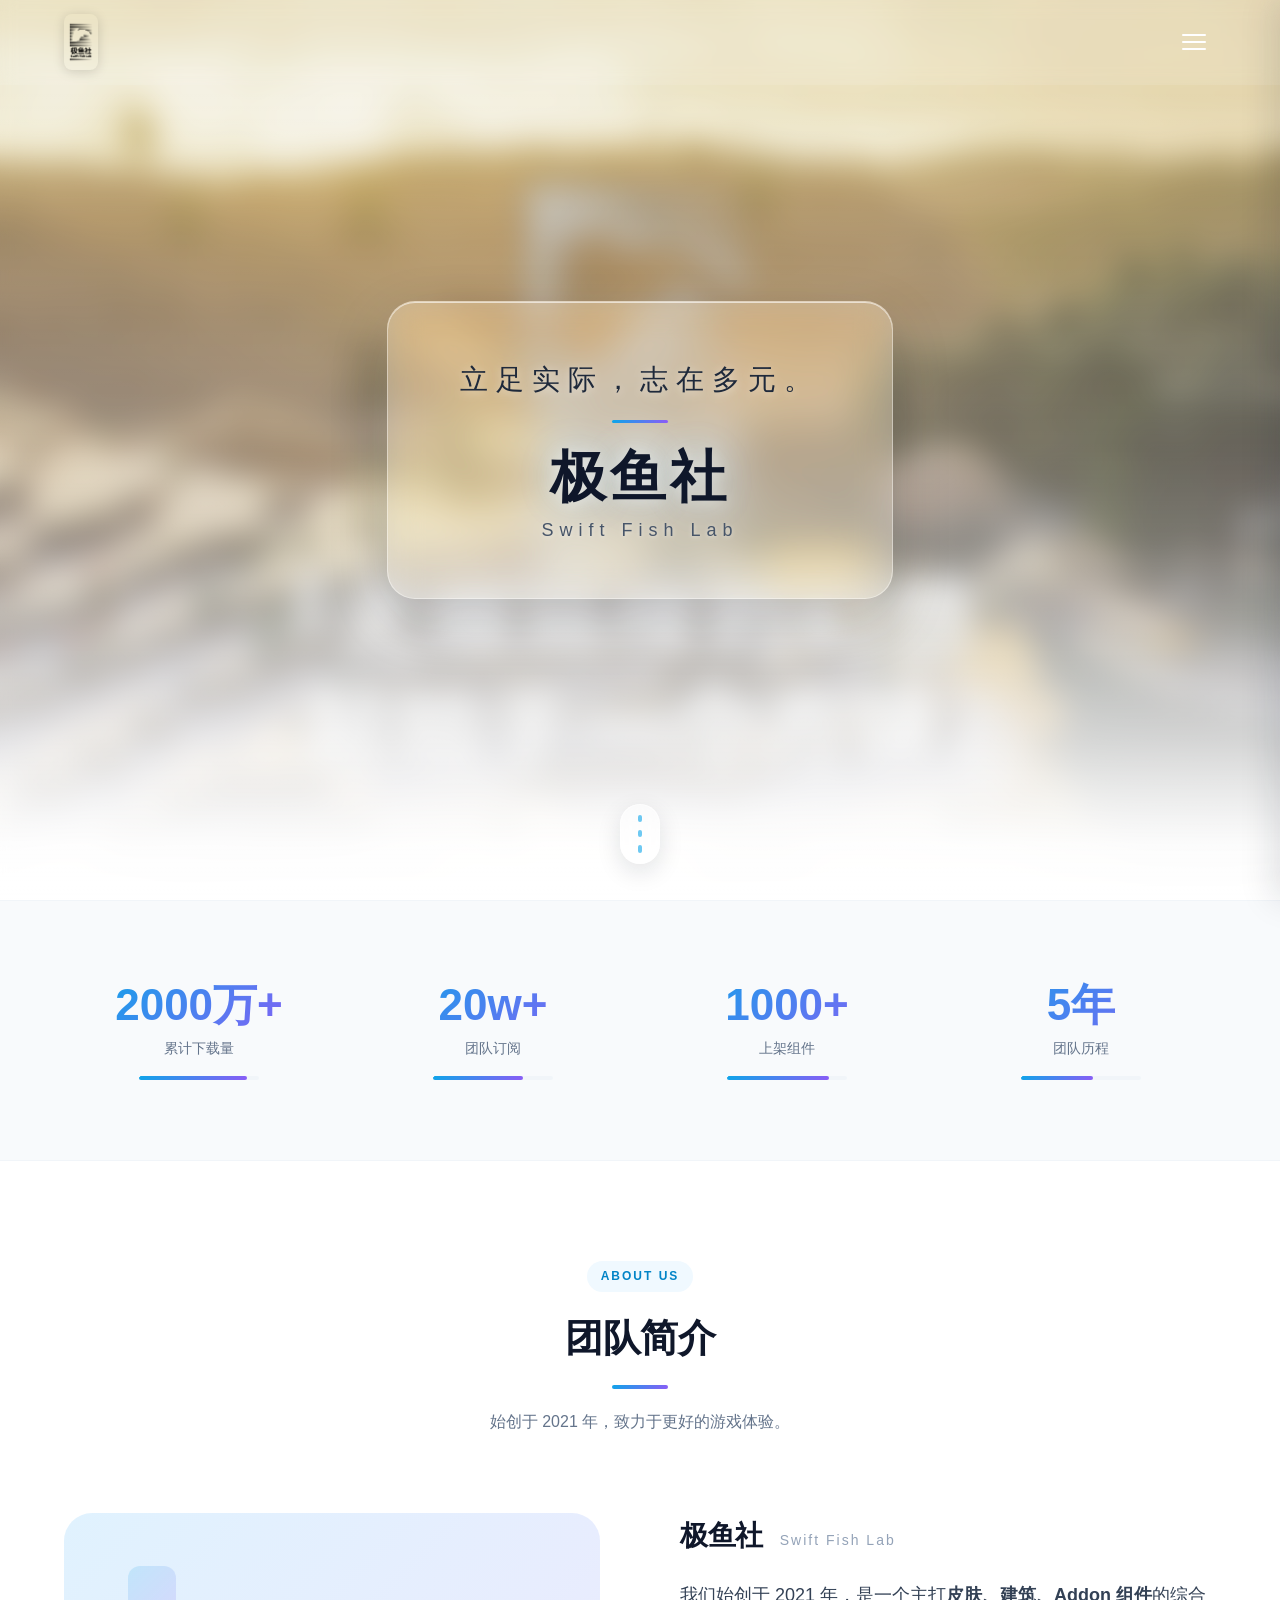
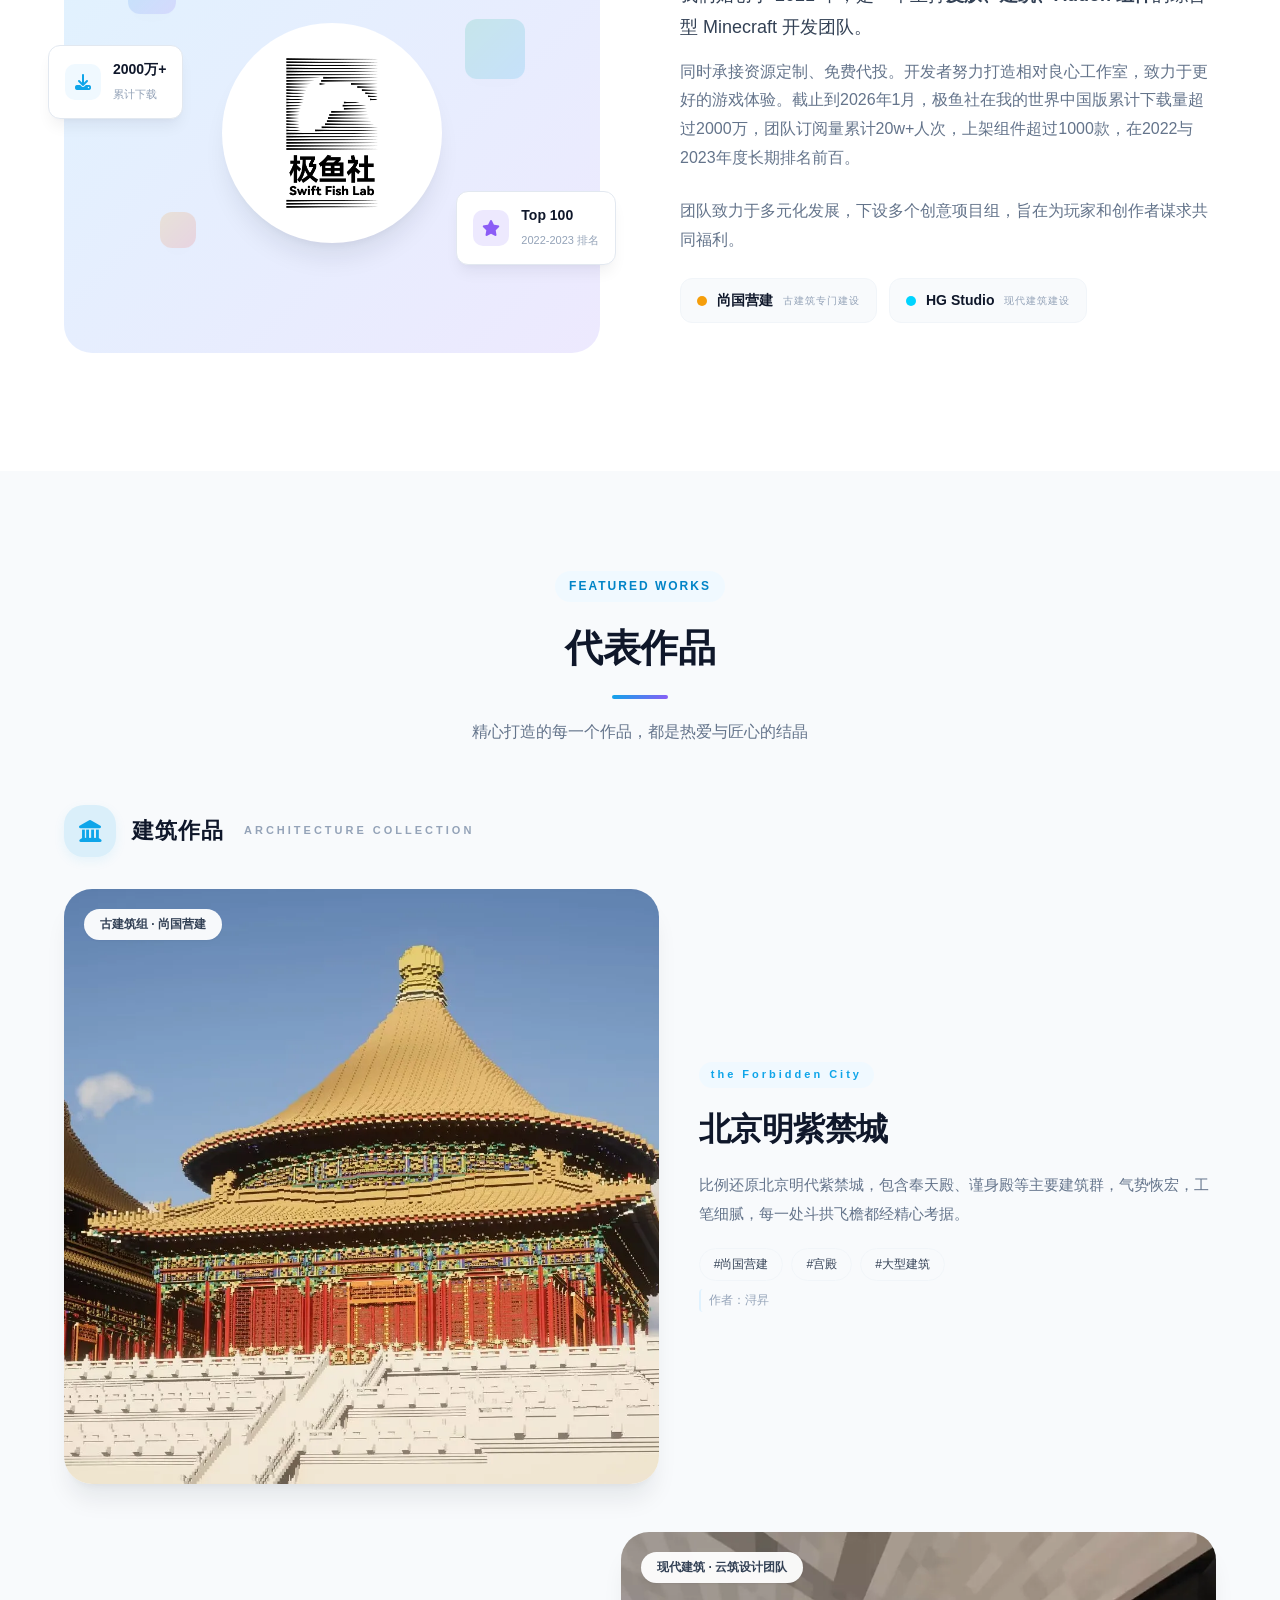
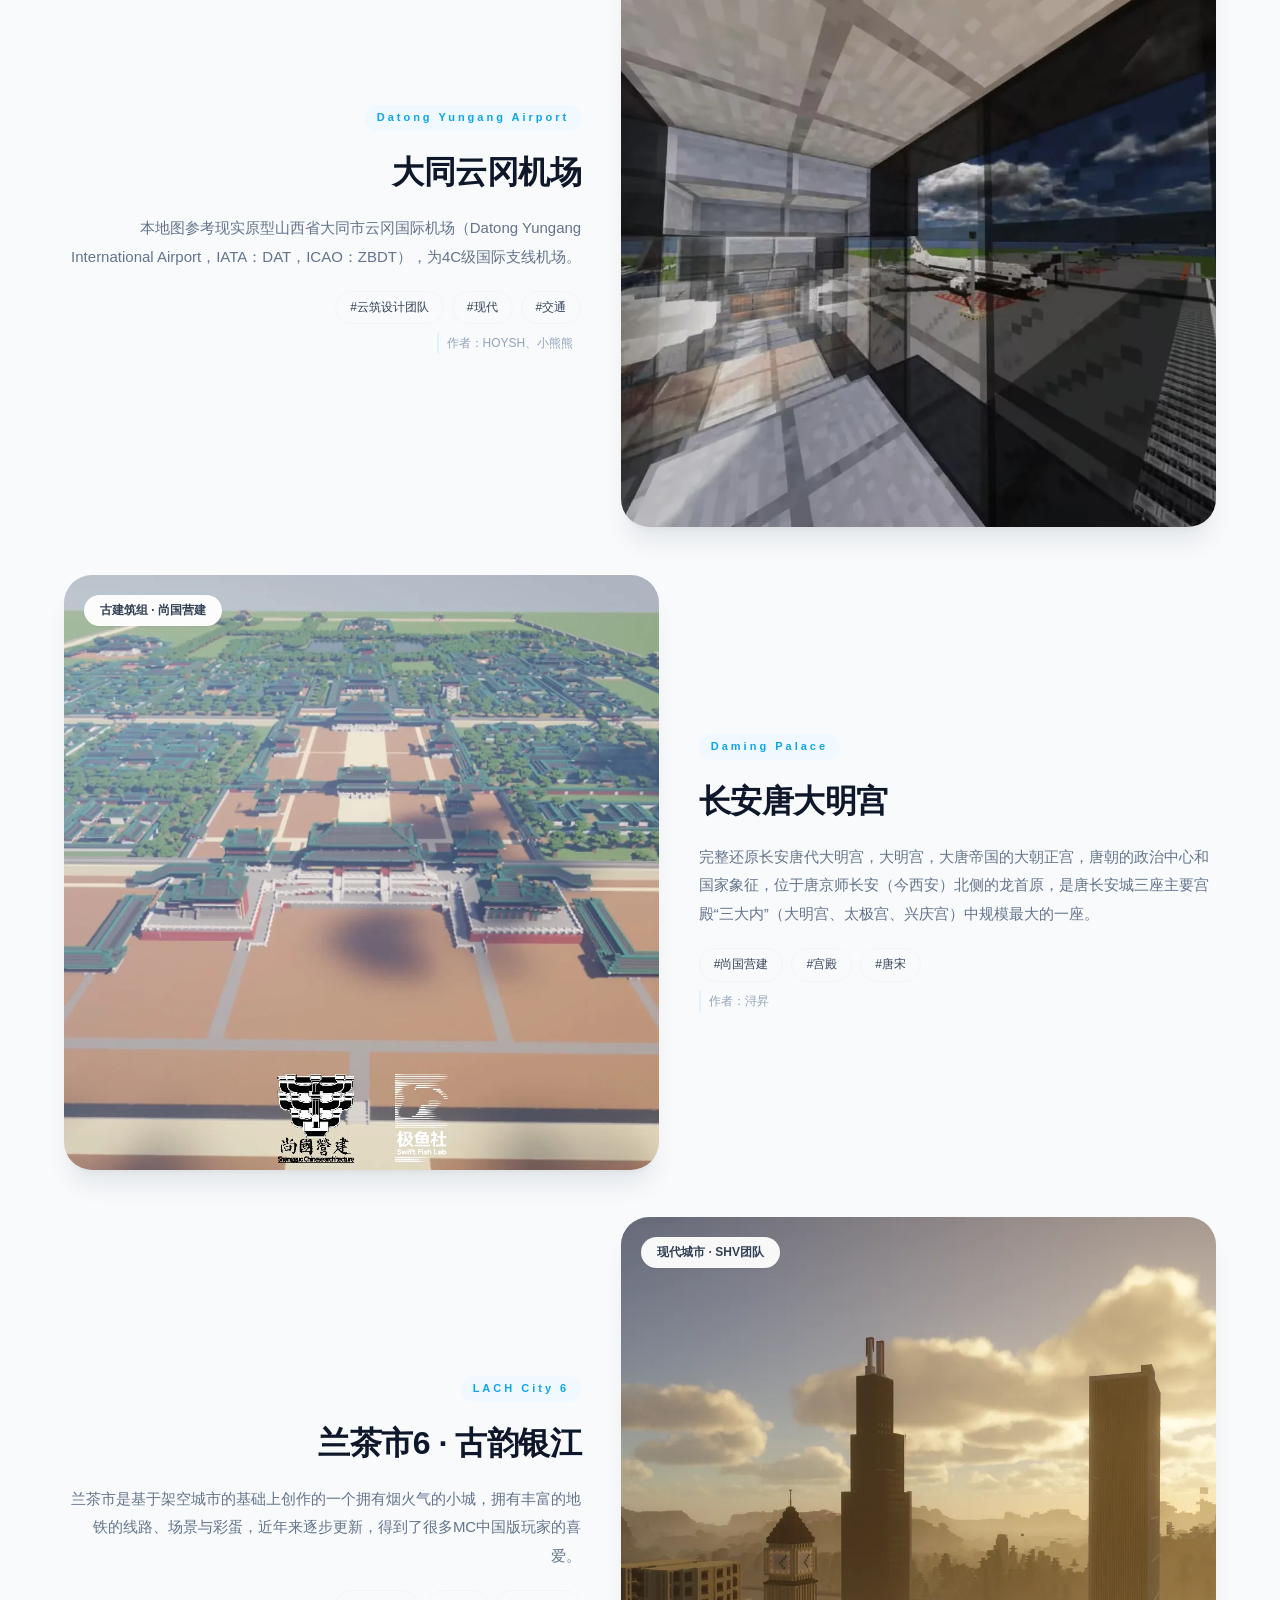
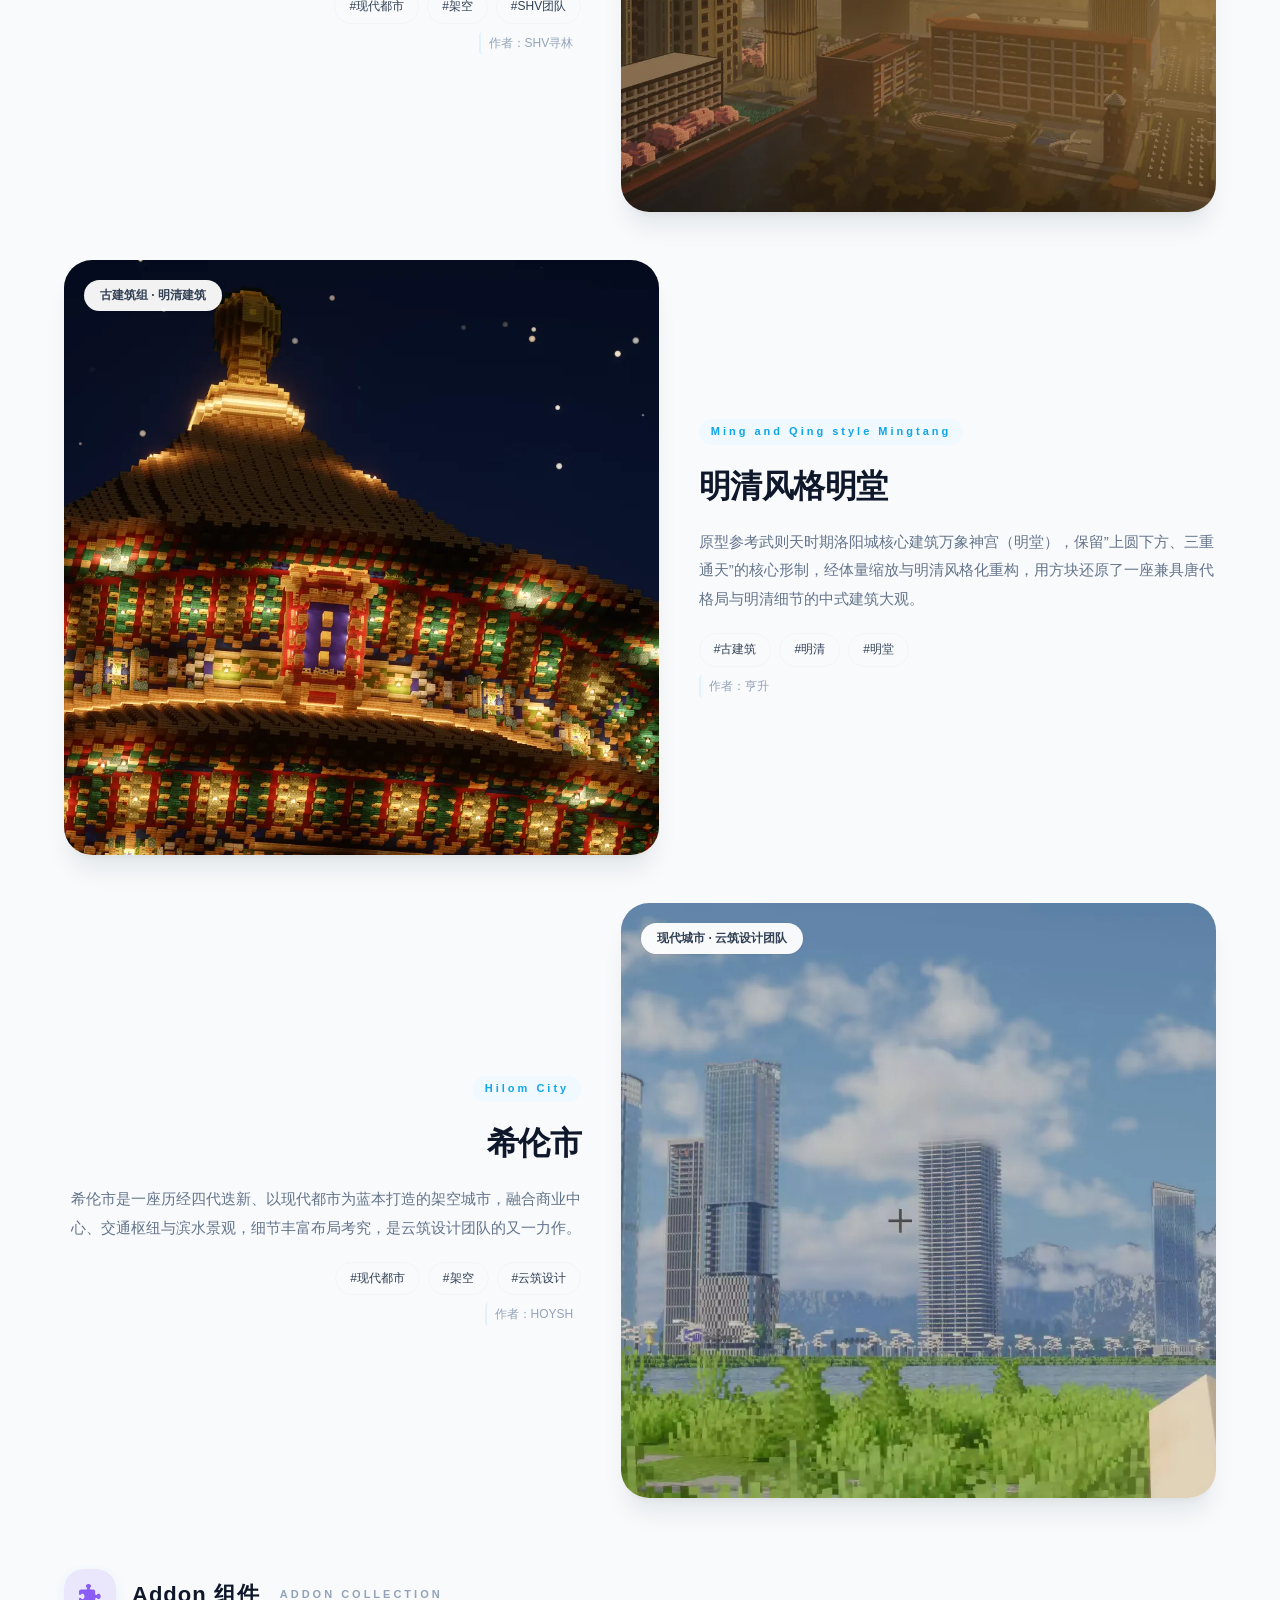
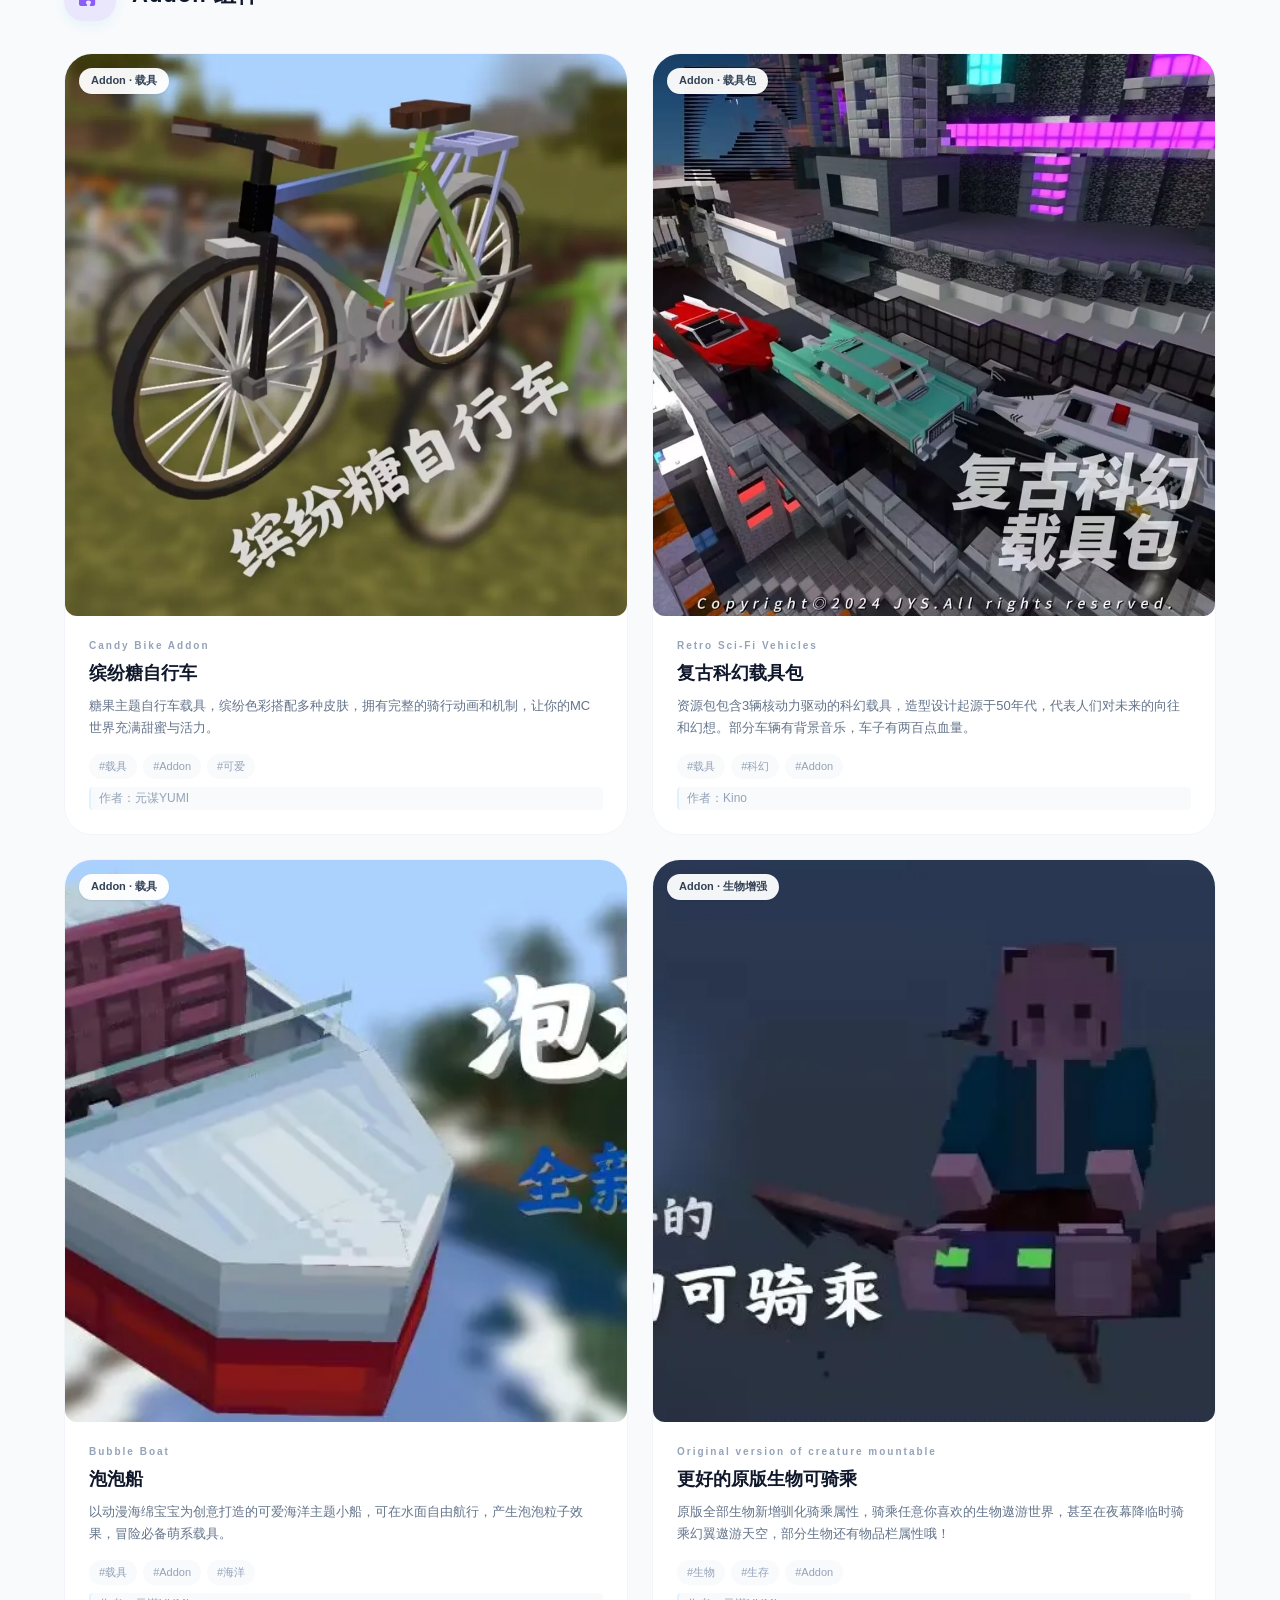
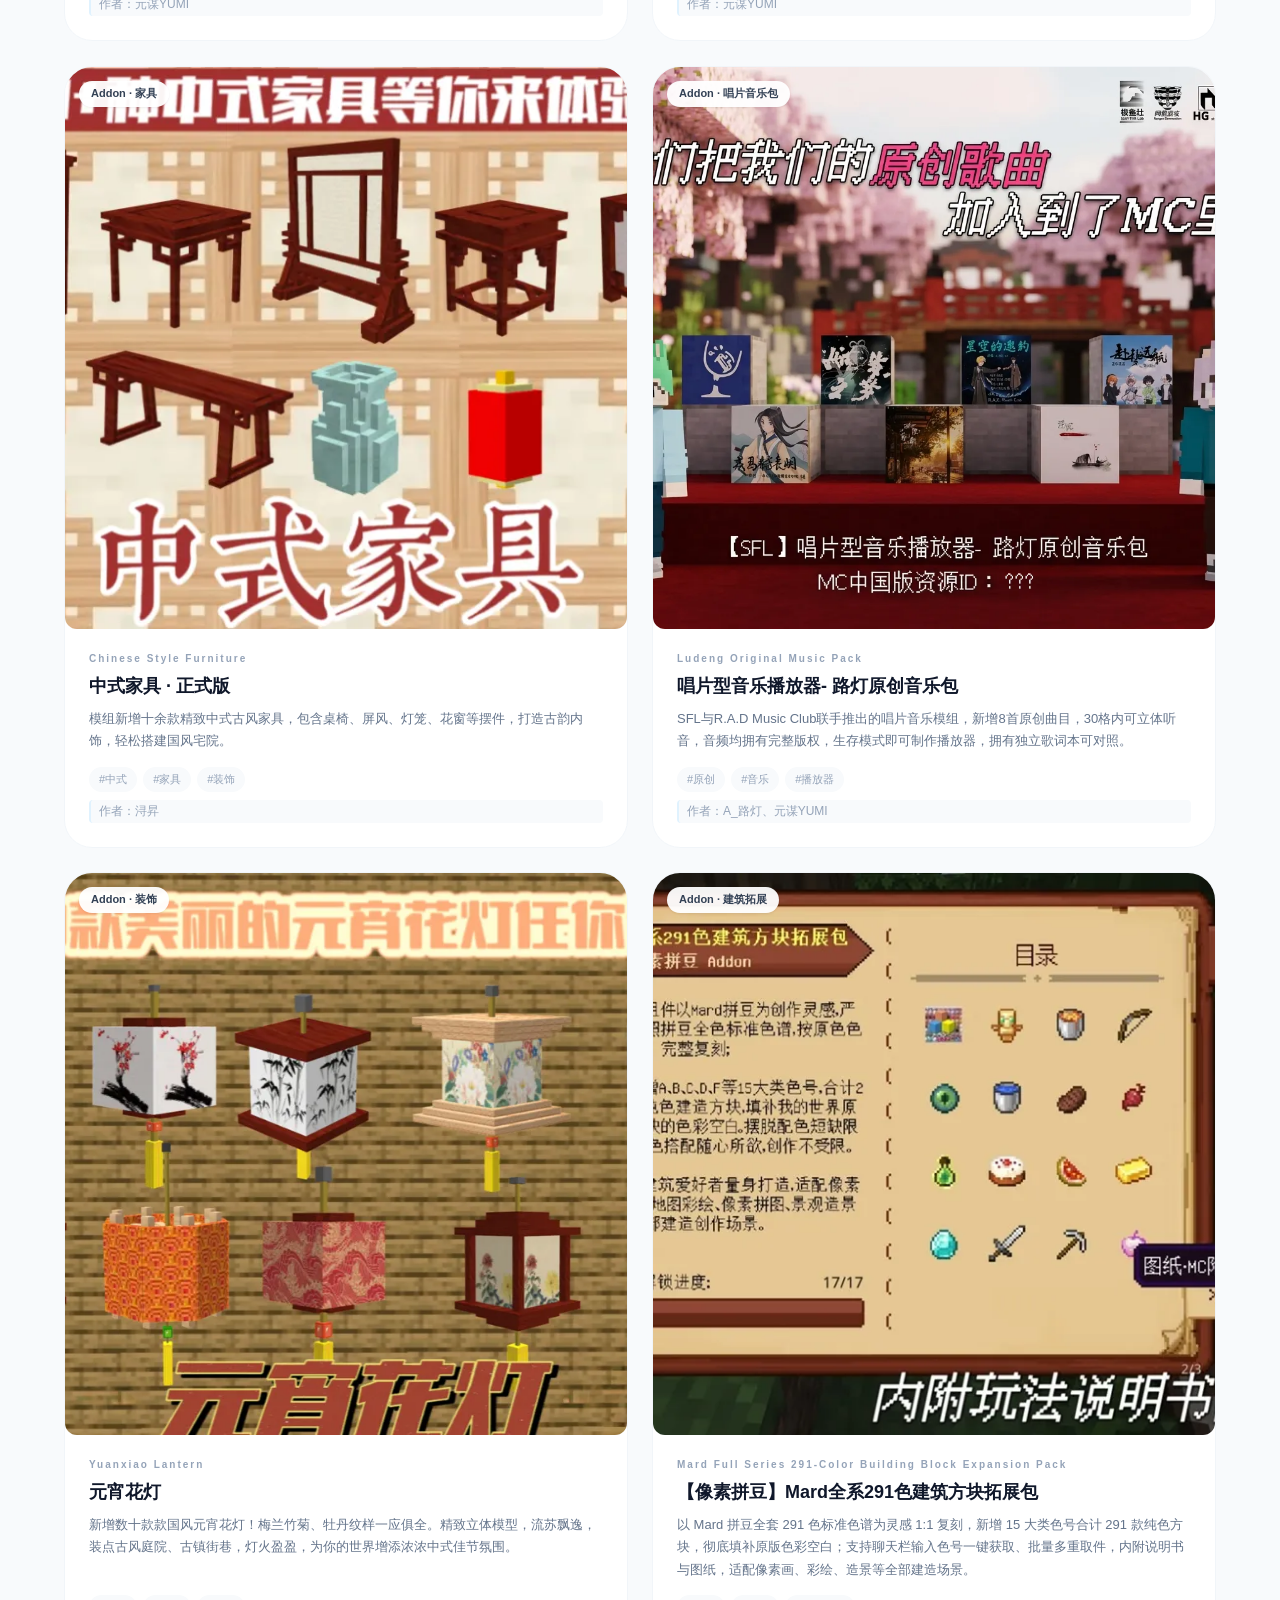
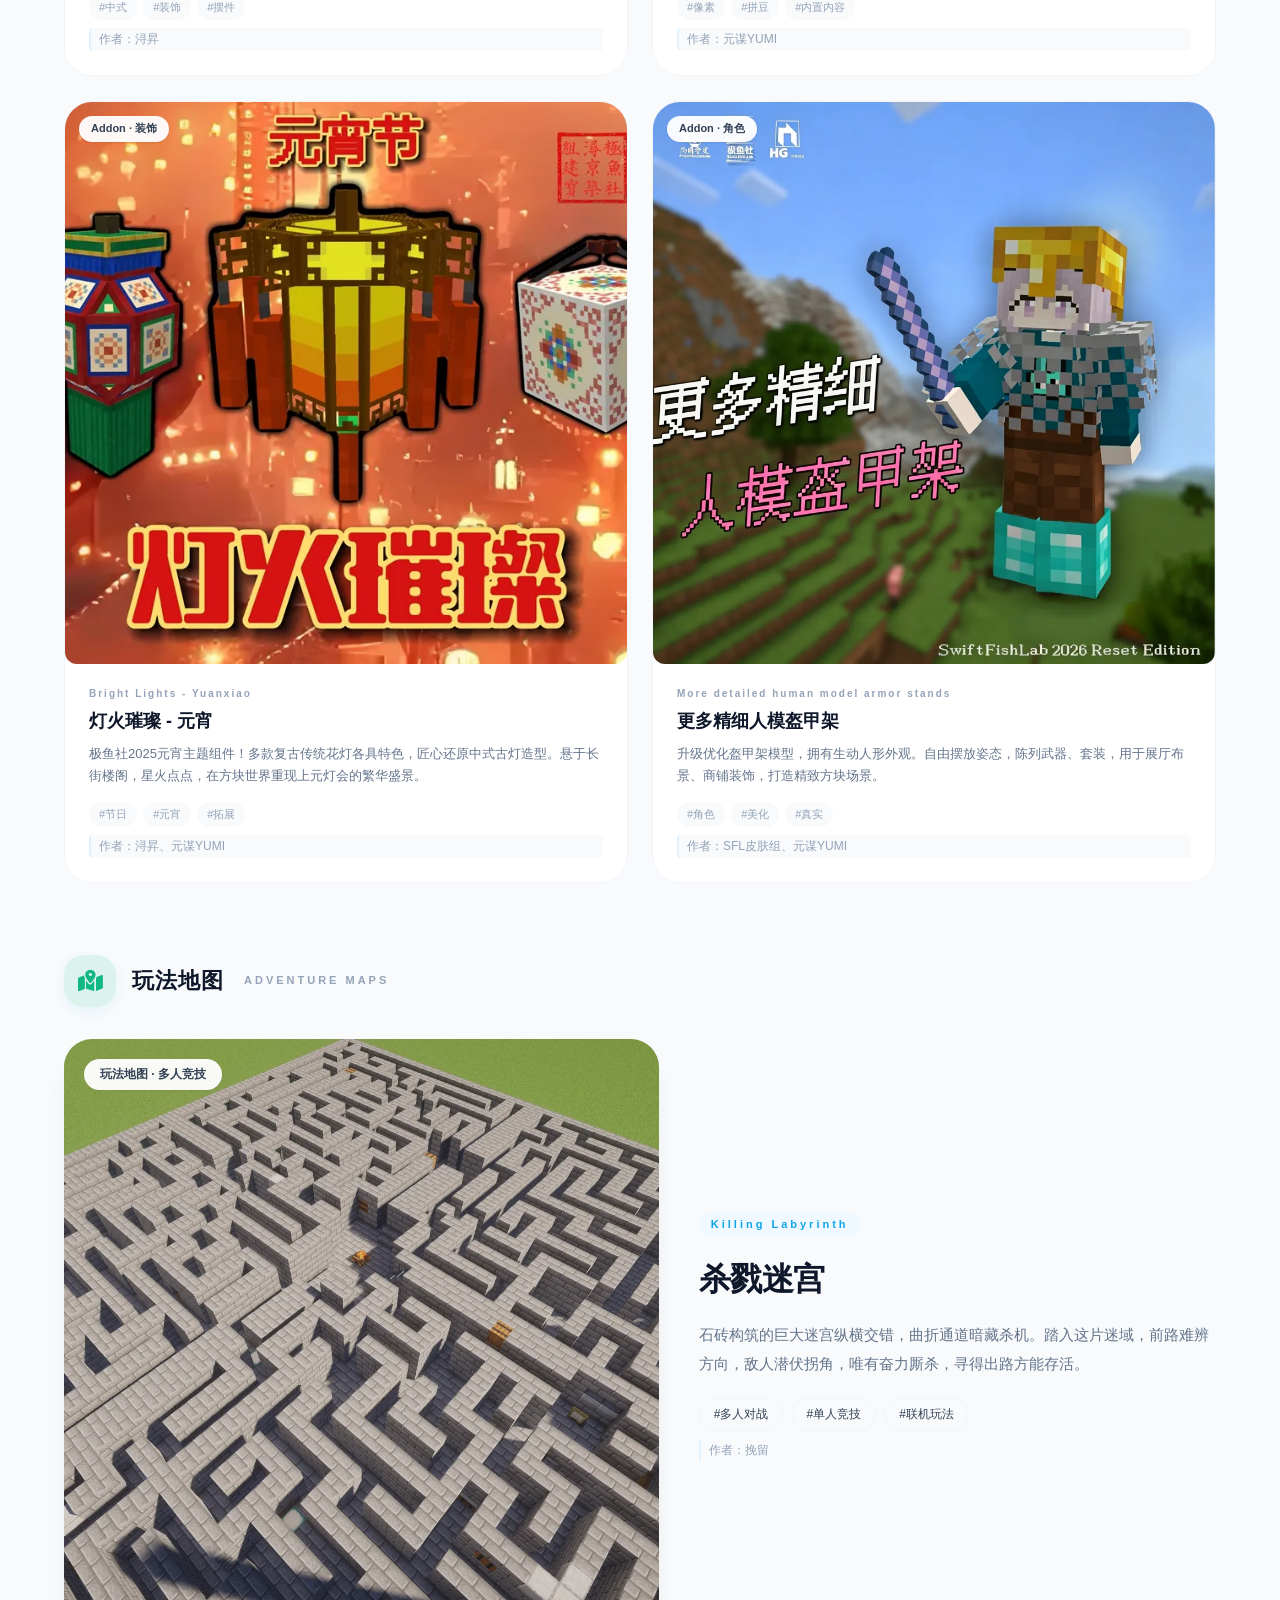
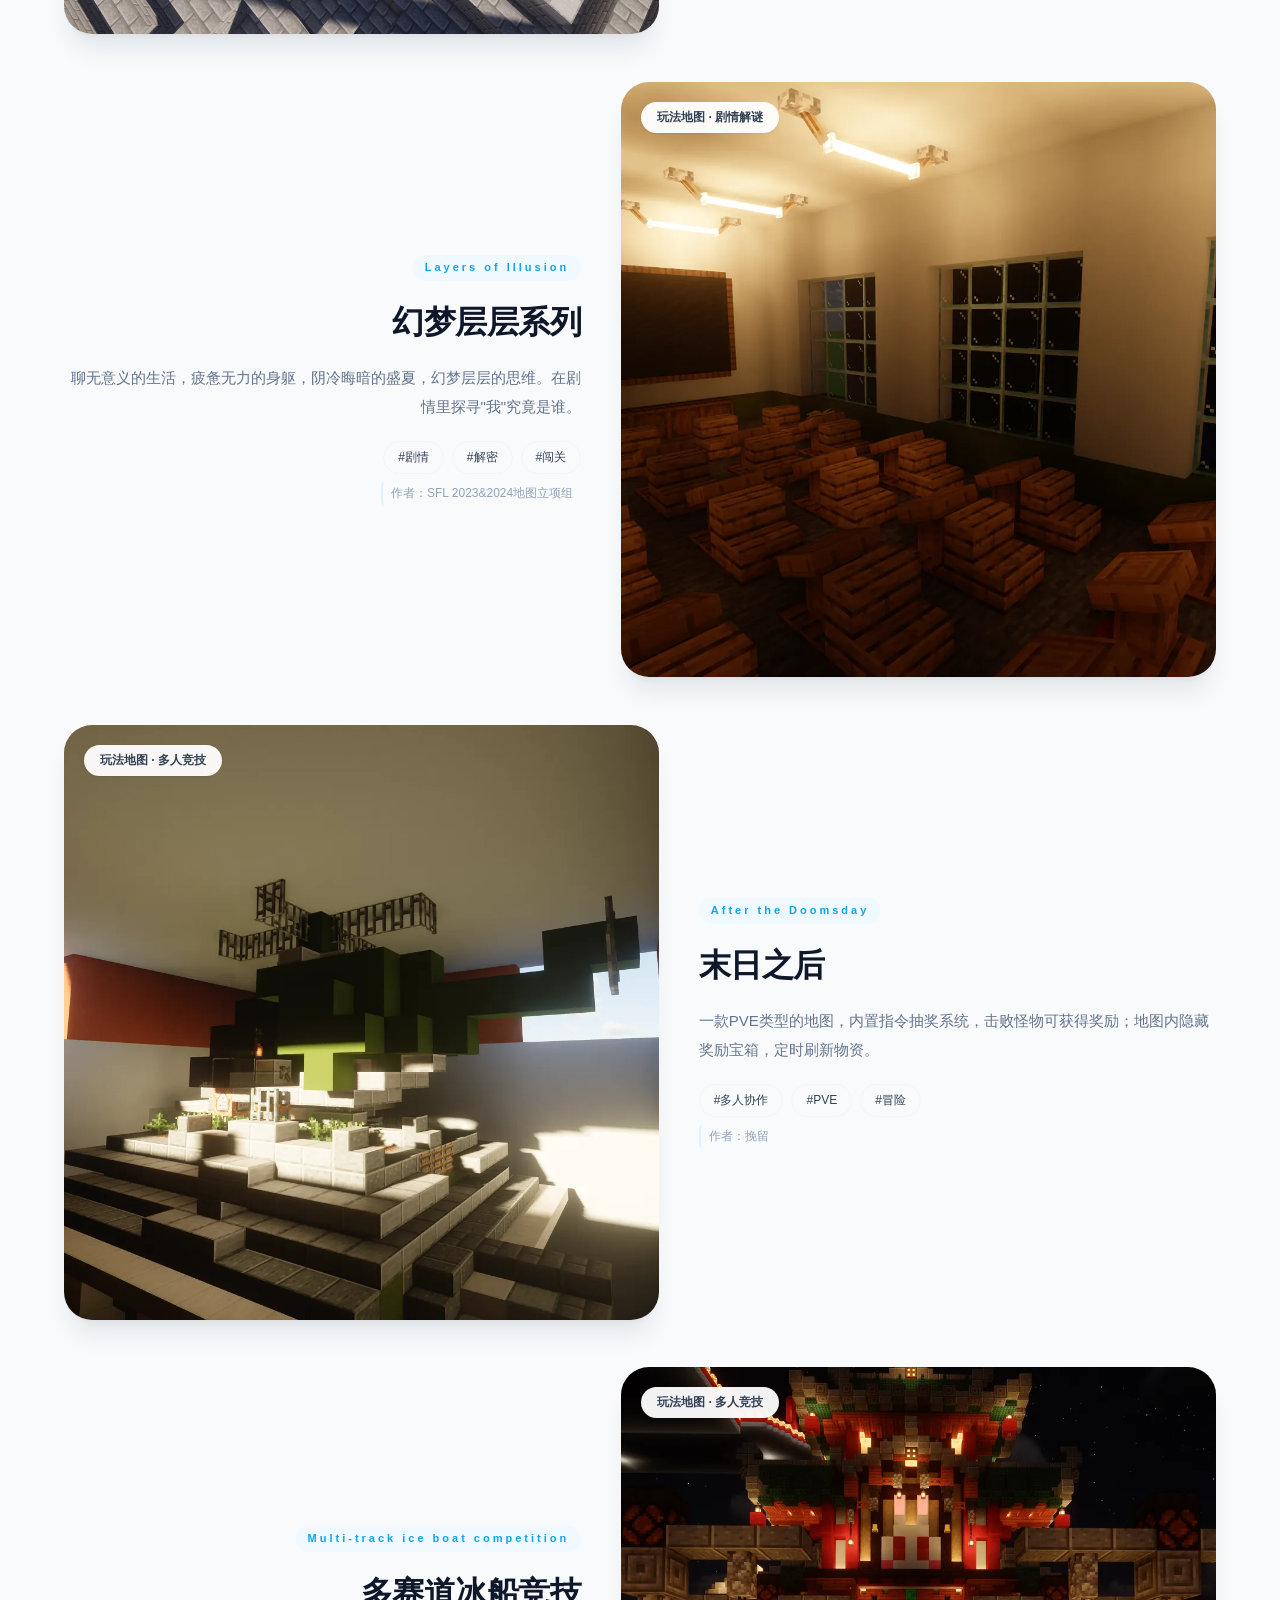
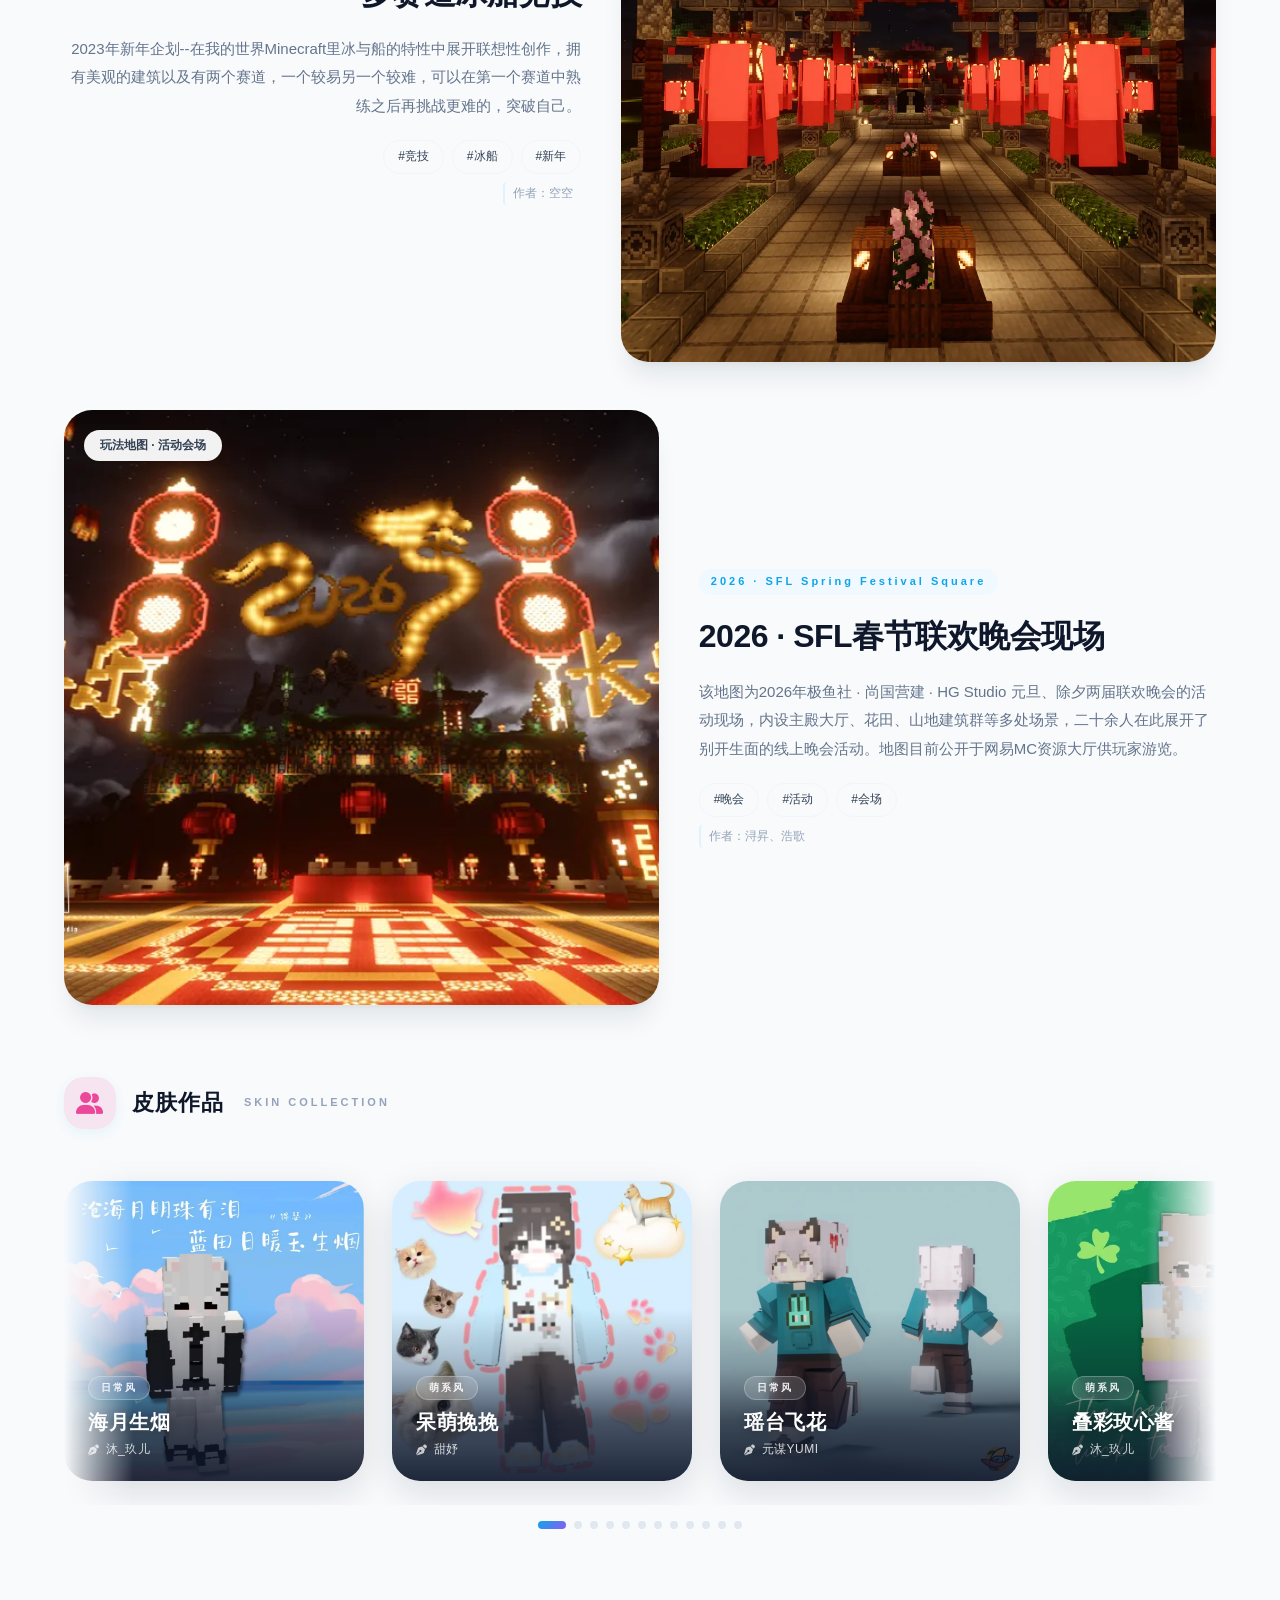
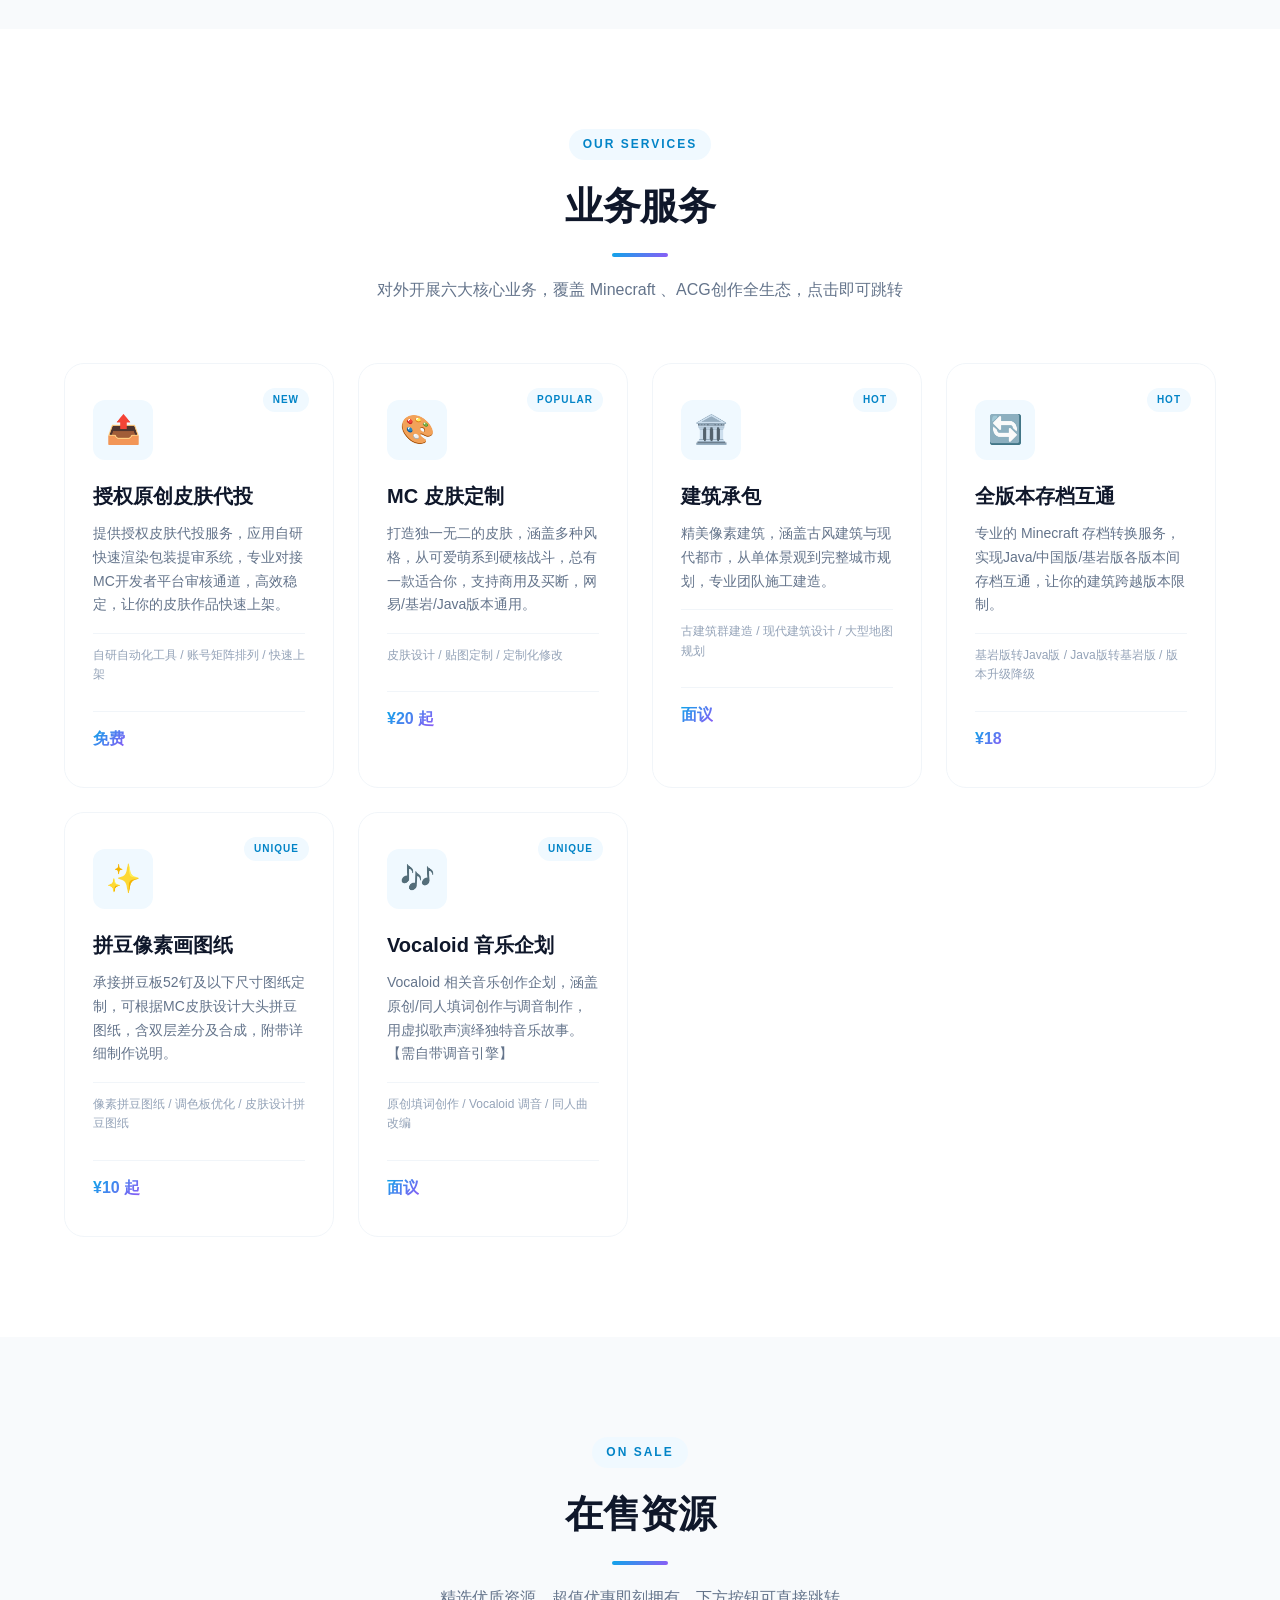
==== index.html @ 08f07a8a "在售资源副标题更新" ====
<!DOCTYPE html>
<html lang="zh-CN">
<head>
    <meta charset="UTF-8">
    <meta name="viewport" content="width=device-width, initial-scale=1.0">
    <title>极鱼社 SwiftFishLab - Minecraft皮肤|建筑|Addon|拼豆像素画|存档转换|皮肤代投|Vocaloid音乐综合开发团队</title>
    <meta name="description" content="极鱼社（Swift Fish Lab）始创于2021年，专注Minecraft皮肤定制、建筑承包、Addon模组开发、拼豆像素画图纸、全版本存档互通、授权原创皮肤代投、Vocaloid音乐企划，累计下载量超2000万，团队订阅20w+。">
    <meta name="keywords" content="极鱼社,SwiftFishLab,Swift Fish Lab,Minecraft,我的世界,MC皮肤定制,MC皮肤,皮肤代投,MC建筑,古建筑,现代建筑,Addon模组,Addon,拼豆像素画,拼豆图纸,存档转换,全版本存档互通,Vocaloid,音乐企划,我的世界开发团队,MC组件开发,尚国营建,HG Studio,像素画,MC中国版">
    <meta name="author" content="极鱼社 SwiftFishLab">
    <meta name="robots" content="index, follow">
    <link rel="icon" href="images/sfllogo.webp">
    <link rel="canonical" href="https://swiftfishlab.cn/">
    <!-- 搜索引擎验证 -->
    <meta name="baidu-site-verification" content="" />
    <meta name="google-site-verification" content="" />
    <meta name="msvalidate.01" content="" />
    <meta name="360-site-verification" content="" />
    <meta name="sogou_site_verification" content="" />
    <!-- Open Graph / 社交分享 -->
    <meta property="og:type" content="website">
    <meta property="og:title" content="极鱼社 SwiftFishLab - Minecraft综合型开发团队">
    <meta property="og:description" content="始创于2021年，专注MC皮肤、建筑、Addon、Vocaloid音乐企划，MC中国版累计下载量超2000万。">
    <meta property="og:url" content="https://swiftfishlab.cn/">
    <meta property="og:image" content="https://swiftfishlab.cn/images/sfllogo.webp">
    <meta property="og:site_name" content="极鱼社 SwiftFishLab">
    <meta property="og:locale" content="zh_CN">
    <!-- Twitter Card -->
    <meta name="twitter:card" content="summary">
    <meta name="twitter:title" content="极鱼社 SwiftFishLab - Minecraft综合型开发团队">
    <meta name="twitter:description" content="MC皮肤|建筑|Addon|拼豆|存档转换|Vocaloid，累计下载量超2000万。">
    <meta name="twitter:image" content="https://swiftfishlab.cn/images/sfllogo.webp">
    <!-- 结构化数据 -->
    <script type="application/ld+json">
    {
      "@context": "https://schema.org",
      "@type": "Organization",
      "name": "极鱼社 SwiftFishLab",
      "description": "Minecraft综合型开发团队，始创于2021年，专注皮肤、建筑、Addon、拼豆像素画、存档转换。",
      "url": "https://swiftfishlab.cn",
      "logo": "https://swiftfishlab.cn/images/sfllogo.webp",
      "foundingDate": "2021",
      "address": { "@type": "PostalAddress", "addressCountry": "CN" }
    }
    </script>
    <link rel="preload" as="image" href="images/hero-bg.webp" fetchpriority="high">
    <link rel="preload" as="image" href="images/sfllogo.webp">
    <link rel="preload" as="style" href="style.min.css">
    <link rel="stylesheet" href="css/font-awesome.min.css" media="print" onload="this.media='all';this.onload=null">
    <link rel="stylesheet" href="style.min.css">
    <noscript><style>.reveal{opacity:1!important;transform:none!important}</style></noscript>
</head>
<body class="page-home">
    <main>
        <!-- 1. Hero 主页首屏 -->
        <section class="hero" id="hero">
            <div class="hero-bg"></div>
            <div class="hero-frosted"></div>
            <div class="hero-content container">
                <div class="hero-text reveal">
                    <p class="hero-slogan">立足实际，志在多元。</p>
                    <h1 class="hero-teamname">极鱼社 <span>Swift Fish Lab</span></h1>
                </div>
                <div class="hero-scroll" onclick="document.getElementById('about').scrollIntoView({behavior:'smooth'})">
                    <span></span><span></span><span></span>
                </div>
            </div>
        </section>

        <!-- 2. 统计数据 -->
        <section class="stats" id="stats">
            <div class="container">
                <div class="stats-row">
                    <div class="stat-item reveal">
                        <div class="stat-value" data-count="2000" data-suffix="万+">0</div>
                        <div class="stat-label">累计下载量</div>
                        <div class="stat-bar"><span style="width: 90%"></span></div>
                    </div>
                    <div class="stat-item reveal">
                        <div class="stat-value" data-count="20" data-suffix="w+">0</div>
                        <div class="stat-label">团队订阅</div>
                        <div class="stat-bar"><span style="width: 75%"></span></div>
                    </div>
                    <div class="stat-item reveal">
                        <div class="stat-value" data-count="1000" data-suffix="+">0</div>
                        <div class="stat-label">上架组件</div>
                        <div class="stat-bar"><span style="width: 85%"></span></div>
                    </div>
                    <div class="stat-item reveal">
                        <div class="stat-value" data-count="5" data-suffix="年">0</div>
                        <div class="stat-label">团队历程</div>
                        <div class="stat-bar"><span style="width: 60%"></span></div>
                    </div>
                </div>
            </div>
        </section>

        <!-- 3. 简介 About -->
        <section class="section about-section" id="about">
            <div class="container">
                <div class="section-head reveal">
                    <span class="section-tag">ABOUT US</span>
                    <h2 class="section-title">团队简介</h2>
                    <div class="section-divider"></div>
                    <p class="section-subtitle">始创于 2021 年，致力于更好的游戏体验。</p>
                </div>
                <div class="about-layout">
                    <div class="about-visual reveal">
                        <div class="visual-main">
                            <div class="floating-cube cube-1"></div>
                            <div class="floating-cube cube-2"></div>
                            <div class="floating-cube cube-3"></div>
                            <div class="visual-center">
                                <div class="visual-logo">
                                    <img src="images/sfllogo.webp" alt="极鱼社 Logo" class="visual-logo-img" loading="lazy" decoding="async">
                                </div>
                            </div>
                        </div>
                        <div class="visual-float-badge badge-left">
                            <i class="fa-solid fa-download"></i>
                            <div><strong>2000万+</strong><span>累计下载</span></div>
                        </div>
                        <div class="visual-float-badge badge-right">
                            <i class="fa-solid fa-star"></i>
                            <div><strong>Top 100</strong><span>2022-2023 排名</span></div>
                        </div>
                    </div>
                    <div class="about-text reveal">
                        <h3 class="about-title">极鱼社 <span>Swift Fish Lab</span></h3>
                        <p class="lead">我们始创于 2021 年，是一个主打<strong>皮肤、建筑、Addon 组件</strong>的综合型 Minecraft 开发团队。</p>
                        <p>同时承接资源定制、免费代投。开发者努力打造相对良心工作室，致力于更好的游戏体验。截止到2026年1月，极鱼社在我的世界中国版累计下载量超过2000万，团队订阅量累计20w+人次，上架组件超过1000款，在2022与2023年度长期排名前百。</p>
                        <p>团队致力于多元化发展，下设多个创意项目组，旨在为玩家和创作者谋求共同福利。</p>
                        <div class="about-subteams">
                            <div class="subteam-chip"><span class="chip-dot" style="background:#f59e0b"></span><span class="chip-name">尚国营建</span><span class="chip-en">古建筑专门建设</span></div>
                            <div class="subteam-chip"><span class="chip-dot" style="background:#00d4ff"></span><span class="chip-name">HG Studio</span><span class="chip-en">现代建筑建设</span></div>
                        </div>
                    </div>
                </div>
            </div>
        </section>

        <!-- 4. 代表作品 Works -->
        <section class="section works-section" id="works">
            <div class="container">
                <div class="section-head reveal">
                    <span class="section-tag">FEATURED WORKS</span>
                    <h2 class="section-title">代表作品</h2>
                    <div class="section-divider"></div>
                    <p class="section-subtitle">精心打造的每一个作品，都是热爱与匠心的结晶</p>
                </div>

                <!-- 建筑作品 - 左右错落 -->
                <div class="works-category reveal">
                    <div class="category-label">
                        <span class="cat-icon"><i class="fa-solid fa-landmark"></i></span>
                        <h3>建筑作品</h3>
                        <p>ARCHITECTURE COLLECTION</p>
                    </div>
                    <div class="buildings-list" id="buildingsList"></div>
                </div>

                <!-- Addon作品 - 网格展示 -->
                <div class="works-category reveal" style="--delay: 0.1s">
                    <div class="category-label">
                        <span class="cat-icon" style="background:rgba(139, 92, 246, 0.12);color:#8b5cf6"><i class="fa-solid fa-puzzle-piece"></i></span>
                        <h3>Addon 组件</h3>
                        <p>ADDON COLLECTION</p>
                    </div>
                    <div class="addons-grid" id="addonsGrid"></div>
                </div>

                <!-- 玩法地图 - 左右错落（复用建筑排版） -->
                <div class="works-category reveal" style="--delay: 0.15s">
                    <div class="category-label">
                        <span class="cat-icon" style="background:rgba(16, 185, 129, 0.12);color:#10b981"><i class="fa-solid fa-map-location-dot"></i></span>
                        <h3>玩法地图</h3>
                        <p>ADVENTURE MAPS</p>
                    </div>
                    <div class="buildings-list" id="mapsList"></div>
                </div>

                <!-- 皮肤作品 - 流动展示 -->
                <div class="works-category reveal" style="--delay: 0.2s">
                    <div class="category-label">
                        <span class="cat-icon" style="background:rgba(236, 72, 153, 0.12);color:#ec4899"><i class="fa-solid fa-user-group"></i></span>
                        <h3>皮肤作品</h3>
                        <p>SKIN COLLECTION</p>
                    </div>
                    <div class="skins-showcase">
                        <div class="skins-track" id="skinsTrack"></div>
                    </div>
                    <div class="skins-dots" id="skinsDots"></div>
                </div>
            </div>
        </section>

        <!-- 5. 业务服务 Services -->
        <section class="section services-section" id="services">
            <div class="container">
                <div class="section-head reveal">
                    <span class="section-tag">OUR SERVICES</span>
                    <h2 class="section-title">业务服务</h2>
                    <div class="section-divider"></div>
                    <p class="section-subtitle">对外开展六大核心业务，覆盖 Minecraft 、ACG创作全生态，点击即可跳转</p>
                </div>
                <div class="services-grid" id="servicesGrid"></div>
            </div>
        </section>

        <!-- 6. 在售资源 Shop -->
        <section class="section shop-section" id="shop">
            <div class="container">
                <div class="section-head reveal">
                    <span class="section-tag">ON SALE</span>
                    <h2 class="section-title">在售资源</h2>
                    <div class="section-divider"></div>
                    <p class="section-subtitle">精选优质资源，超值优惠即刻拥有，下方按钮可直接跳转</p>
                </div>
                <div class="shop-grid" id="shopGrid"></div>
                <div class="shop-channels reveal">
                    <div class="channel-card channel-afdian">
                        <div class="channel-icon"><i class="fa-solid fa-heart"></i></div>
                        <div class="channel-body">
                            <h4>爱发电平台</h4>
                            <p>在爱发电选购资源，享受平台保障交易，安全便捷</p>
                        </div>
                        <a href="https://ifdian.net/a/xunsheng208322" class="channel-btn" target="_blank" rel="noopener">前往购买 <i class="fa-solid fa-arrow-up-right-from-square"></i></a>
                    </div>
                    <div class="channel-card channel-mc">
                        <div class="channel-icon"><i class="fa-solid fa-cube"></i></div>
                        <div class="channel-body">
                            <h4>MC中国版资源大厅</h4>
                            <p>发布账号：<strong>极鱼社O组</strong>，部分资源同步上架资源大厅，可直接在游戏内购买下载</p>
                        </div>
                        <a href="https://mc.163.com/pe/startup/?id=netease&param=%7B%22from%22%3A%20%22profileTeam%22%2C%20%22id%22%3A%20%221627555615%22%7D" class="channel-btn" target="_blank" rel="noopener">前往查看 <i class="fa-solid fa-arrow-up-right-from-square"></i></a>
                    </div>
                </div>
            </div>
        </section>

        <!-- 7. 成员列表 Members -->
        <section class="section members-section" id="members">
            <div class="container">
                <div class="section-head reveal">
                    <span class="section-tag">OUR TEAM</span>
                    <h2 class="section-title">代表成员列表</h2>
                    <div class="section-divider"></div>
                    <p class="section-subtitle">一群热爱 Minecraft 的创作者，用心打造每一个作品</p>
                </div>
                <div class="members-grid" id="membersGrid"></div>
            </div>
        </section>

        <!-- 8. 反馈入口 Feedback -->
        <section class="section feedback-section" id="feedback">
            <div class="container">
                <div class="section-head reveal">
                    <span class="section-tag">FEEDBACK</span>
                    <h2 class="section-title">反馈入口</h2>
                    <div class="section-divider"></div>
                    <p class="section-subtitle">您的意见是我们进步的动力，欢迎随时与我们交流</p>
                </div>
                <div class="feedback-layout">
                    <div class="feedback-card reveal">
                        <div class="feedback-icon" style="background:rgba(18, 183, 245, 0.1);color:#12b7f5">
                            <i class="fa-brands fa-qq"></i>
                        </div>
                        <h3>交流 / 反馈 / 定制群</h3>
                        <p class="feedback-desc">资源反馈、业务咨询、定制服务、免费代投</p>
                        <div class="qq-big">
                            <span class="qq-label">QQ 群号</span>
                            <span class="qq-num">914029611</span>
                        </div>
                        <button class="btn btn-primary" onclick="window.open('https://qm.qq.com/q/22asfFbLhC','_blank')">
                            <i class="fa-brands fa-qq"></i> 一键加入群聊
                        </button>
                    </div>
                    <div class="feedback-card reveal" style="--delay: 0.1s">
                        <div class="feedback-icon" style="background:rgba(16, 185, 129, 0.1);color:#10b981">
                            <i class="fa-solid fa-lightbulb"></i>
                        </div>
                        <h3>投稿建议</h3>
                        <p class="feedback-desc">有好的创意或资源想与我们合作？欢迎联系！</p>
                        <ul class="feedback-list">
                            <li><i class="fa-solid fa-check"></i> 免费代投服务</li>
                            <li><i class="fa-solid fa-check"></i> 创意合作项目</li>
                            <li><i class="fa-solid fa-check"></i> 资源上架推荐</li>
                            <li><i class="fa-solid fa-check"></i> 专业审核反馈</li>
                        </ul>
                        <button class="btn btn-outline" onclick="window.open('https://qm.qq.com/q/22asfFbLhC','_blank')">
                            <i class="fa-brands fa-qq"></i> 加入群聊
                        </button>
                    </div>
                    <div class="feedback-card reveal" style="--delay: 0.2s">
                        <div class="feedback-icon" style="background:rgba(245, 158, 11, 0.1);color:#f59e0b">
                            <i class="fa-solid fa-bug"></i>
                        </div>
                        <h3>问题反馈</h3>
                        <p class="feedback-desc">使用过程中遇到问题或BUG？我们来帮您解决</p>
                        <ul class="feedback-list">
                            <li><i class="fa-solid fa-check"></i> 组件使用问题</li>
                            <li><i class="fa-solid fa-check"></i> 存档兼容性问题</li>
                            <li><i class="fa-solid fa-check"></i> 购买订单问题</li>
                            <li><i class="fa-solid fa-check"></i> 其他各类问题</li>
                        </ul>
                        <button class="btn btn-outline" onclick="window.open('https://qm.qq.com/q/22asfFbLhC','_blank')">
                            <i class="fa-brands fa-qq"></i> 加入群聊咨询
                        </button>
                    </div>
                </div>
            </div>
        </section>

        <!-- 9. 加入我们 Join -->
        <section class="section join-section" id="join">
            <div class="container">
                <div class="section-head reveal">
                    <span class="section-tag">JOIN US</span>
                    <h2 class="section-title">加入我们</h2>
                    <div class="section-divider"></div>
                    <p class="section-subtitle">与我们一起，创造更多精彩的 Minecraft 作品</p>
                </div>
                <div class="join-card reveal">
                    <div class="join-bg"></div>
                    <div class="join-content">
                        <h2>你热爱 Minecraft 创作吗？</h2>
                        <p>无论你擅长皮肤绘制、建筑建造、Addon开发还是社群运营，<br>我们都欢迎你的加入！与志同道合的伙伴一起成长。</p>
                        <div class="join-groups">
                            <div class="join-group-item">
                                <span class="join-icon"><i class="fa-solid fa-user-plus"></i></span>
                                <div class="join-group-info">
                                    <strong>负责人QQ 1</strong>
                                    <div class="join-group-num" onclick="window.open('https://qm.qq.com/q/pcNCh1Bj2M','_blank')">2176179242 <i class="fa-brands fa-qq"></i></div>
                                </div>
                            </div>
                            <div class="join-group-item">
                                <span class="join-icon"><i class="fa-solid fa-handshake"></i></span>
                                <div class="join-group-info">
                                    <strong>负责人QQ 2</strong>
                                    <div class="join-group-num" onclick="copyText('83345672')">83345672 <i class="fa-regular fa-copy"></i></div>
                                </div>
                            </div>
                        </div>
                        <div class="join-benefits">
                            <div class="benefit-item"><i class="fa-solid fa-gift"></i> 创作资源支持</div>
                            <div class="benefit-item"><i class="fa-solid fa-coins"></i> 合理收益分成</div>
                            <div class="benefit-item"><i class="fa-solid fa-users"></i> 优质团队氛围</div>
                            <div class="benefit-item"><i class="fa-solid fa-chart-line"></i> 个人成长机会</div>
                        </div>
                    </div>
                </div>
            </div>
        </section>

        <!-- 关注我们 Platforms -->
        <section class="section platforms-section">
            <div class="container">
                <div class="section-head reveal">
                    <span class="section-tag">FOLLOW US</span>
                    <h2 class="section-title">关注我们</h2>
                    <div class="section-divider"></div>
                    <p class="section-subtitle">在各大平台关注极鱼社，获取最新动态</p>
                </div>
                <div class="platforms-grid" id="platformsGrid"></div>
            </div>
        </section>
    </main>

    <script src="common.min.js"></script>
    <script>
        // 注入导航和页脚（安全调用）
        try { if (typeof injectLayout === 'function') injectLayout('hero'); } catch(e) { console.warn('布局注入失败:', e); }

        // 如果 SITE_DATA 未加载（common.js 失败），提前退出渲染
        if (typeof SITE_DATA === 'undefined') {
            console.warn('common.js 未加载，跳过动态渲染。请检查网络连接。');
        } else {(function(){

        // 渲染服务卡片
        (function() {
            var grid = document.getElementById('servicesGrid');
            if (!grid) return;
            SITE_DATA.SERVICES.forEach(function(s, idx) {
                var card = document.createElement('a');
                card.href = s.url || '#services';
                card.className = 'service-card reveal';
                card.style.setProperty('--card-color', s.color);
                card.style.setProperty('--delay', (idx * 0.08) + 's');
                card.innerHTML =
                    '<div class="card-shine"></div>' +
                    '<div class="card-icon"><span class="icon-emoji">' + s.icon + '</span></div>' +
                    '<div class="card-badge">' + s.badge + '</div>' +
                    '<h3 class="card-title">' + s.name + '</h3>' +
                    '<p class="card-desc">' + s.desc + '</p>' +
                    '<div class="card-features">' + s.features.slice(0, 3).join(' / ') + '</div>' +
                    '<div class="card-price"><span>' + s.price + '</span></div>';
                grid.appendChild(card);
            });
        })();

        // 渲染建筑作品 - 左右错落
        (function() {
            var list = document.getElementById('buildingsList');
            if (!list) return;
            SITE_DATA.WORKS.buildings.forEach(function(b, idx) {
                var isLeft = idx % 2 === 0;
                var reservedClass = b.isReserved ? ' reserved' : '';
                var item = document.createElement('div');
                item.className = 'building-item reveal ' + (isLeft ? 'left' : 'right') + reservedClass;
                item.style.setProperty('--delay', (idx * 0.08) + 's');
                var visualHtml = b.image && !b.isReserved
                    ? '<img src="' + b.image + '" alt="' + b.title + '" class="building-img" loading="lazy" decoding="async" onerror="this.outerHTML=\'<div class=\\\'building-placeholder\\\'><i class=\\\'fa-solid ' + b.icon + '\\\'></i></div>\'">'
                    : '<div class="building-placeholder' + (b.isReserved ? ' empty' : '') + '"><i class="fa-solid ' + b.icon + '"></i>' + (b.isReserved ? '<span class=\\\'empty-label\\\'>图片预留位</span>' : '') + '</div>';
                item.innerHTML =
                    '<div class="building-visual">' +
                    visualHtml +
                    '<span class="building-category">' + b.category + '</span>' +
                    (b.isReserved ? '<span class="reserved-badge">即将上线</span>' : '') +
                    '</div>' +
                    '<div class="building-info">' +
                    '<span class="building-subtitle">' + b.subtitle + '</span>' +
                    '<h3>' + b.title + '</h3>' +
                    '<p>' + b.desc + '</p>' +
                    '<div class="building-tags">' + b.tags.map(function(t){return '<span>'+t+'</span>';}).join('') + '</div>' +
                    '<span class="work-author">作者：' + (b.author || '——') + '</span>' +
                    '</div>';
                list.appendChild(item);
            });
        })();

        // 渲染Addon作品 - 宽图+方图
        (function() {
            var grid = document.getElementById('addonsGrid');
            if (!grid) return;
            SITE_DATA.WORKS.addons.forEach(function(a, idx) {
                var reservedClass = a.isReserved ? ' reserved' : '';
                var layoutClass = a.layout === 'wide' ? 'wide' : (a.layout === 'square' ? 'square' : '');
                var item = document.createElement('div');
                item.className = 'addon-item reveal ' + layoutClass + reservedClass;
                item.style.setProperty('--delay', (idx * 0.06) + 's');
                var visualHtml = a.image && !a.isReserved
                    ? '<img src="' + a.image + '" alt="' + a.title + '" class="addon-img" loading="lazy" decoding="async" onerror="this.outerHTML=\'<div class=\\\'addon-placeholder\\\'><i class=\\\'fa-solid ' + a.icon + '\\\'></i></div>\'">'
                    : '<div class="addon-placeholder' + (a.isReserved ? ' empty' : '') + '"><i class="fa-solid ' + a.icon + '"></i>' + (a.isReserved ? '<span class=\\\'empty-label\\\'>图片预留位</span>' : '') + '</div>';
                item.innerHTML =
                    '<div class="addon-visual">' +
                    visualHtml +
                    '<span class="addon-category">' + a.category + '</span>' +
                    (a.isReserved ? '<span class="reserved-badge">即将上线</span>' : '') +
                    '</div>' +
                    '<div class="addon-info">' +
                    '<span class="addon-subtitle">' + a.subtitle + '</span>' +
                    '<h4>' + a.title + '</h4>' +
                    '<p>' + a.desc + '</p>' +
                    '<div class="addon-tags">' + a.tags.map(function(t){return '<span>'+t+'</span>';}).join('') + '</div>' +
                    '<span class="work-author">作者：' + (a.author || '——') + '</span>' +
                    '</div>';
                grid.appendChild(item);
            });
        })();

        // 渲染玩法地图 - 复用建筑左右错落排版
        (function() {
            var list = document.getElementById('mapsList');
            if (!list) return;
            SITE_DATA.WORKS.maps.forEach(function(m, idx) {
                var isLeft = idx % 2 === 0;
                var reservedClass = m.isReserved ? ' reserved' : '';
                var item = document.createElement('div');
                item.className = 'building-item reveal ' + (isLeft ? 'left' : 'right') + reservedClass;
                item.style.setProperty('--delay', (idx * 0.08) + 's');
                var visualHtml = m.image && !m.isReserved
                    ? '<img src="' + m.image + '" alt="' + m.title + '" class="building-img" loading="lazy" decoding="async" onerror="this.outerHTML=\'<div class=\\\'building-placeholder\\\'><i class=\\\'fa-solid ' + m.icon + '\\\'></i></div>\'">'
                    : '<div class="building-placeholder' + (m.isReserved ? ' empty' : '') + '"><i class="fa-solid ' + m.icon + '"></i>' + (m.isReserved ? '<span class=\\\'empty-label\\\'>图片预留位</span>' : '') + '</div>';
                item.innerHTML =
                    '<div class="building-visual">' +
                    visualHtml +
                    '<span class="building-category">' + m.category + '</span>' +
                    (m.isReserved ? '<span class="reserved-badge">即将上线</span>' : '') +
                    '</div>' +
                    '<div class="building-info">' +
                    '<span class="building-subtitle">' + m.subtitle + '</span>' +
                    '<h3>' + m.title + '</h3>' +
                    '<p>' + m.desc + '</p>' +
                    '<div class="building-tags">' + m.tags.map(function(t){return '<span>'+t+'</span>';}).join('') + '</div>' +
                    '<span class="work-author">作者：' + (m.author || '——') + '</span>' +
                    '</div>';
                list.appendChild(item);
            });
        })();

        // 渲染皮肤作品 - 流动轮播（1:1原图 + 底部蒙版）
        (function() {
            var track = document.getElementById('skinsTrack');
            var dots = document.getElementById('skinsDots');
            if (!track) return;
            var skins = SITE_DATA.WORKS.skins;
            // 复制两份实现无缝流动
            var allSkins = skins.concat(skins);
            allSkins.forEach(function(s, idx) {
                var card = document.createElement('div');
                card.className = 'skin-card';
                var cardIdx = idx % skins.length;
                var imgHtml = s.image
                    ? '<img src="' + s.image + '" alt="' + s.title + '" class="skin-img" loading="lazy" decoding="async" onerror="this.outerHTML=\'<div class=\\\'skin-img-placeholder\\\'><i class=\\\'fa-solid fa-user\\\'></i><span class=\\\'ph-label\\\'>图片预留位</span></div>\'">'
                    : '<div class="skin-img-placeholder"><i class="fa-solid fa-user"></i><span class="ph-label">图片预留位</span></div>';
                card.innerHTML =
                    imgHtml +
                    '<div class="skin-overlay">' +
                    '  <span class="skin-category">' + s.category + '</span>' +
                    '  <h5>' + s.title + '</h5>' +
                    '  <div class="skin-author"><i class="fa-solid fa-pen-nib"></i><span>' + (s.author || '极鱼社·皮肤组') + '</span></div>' +
                    '</div>';
                track.appendChild(card);
            });
            // 生成指示点
            if (dots) {
                skins.forEach(function(s, idx) {
                    var dot = document.createElement('button');
                    dot.className = 'skin-dot' + (idx === 0 ? ' active' : '');
                    dot.setAttribute('aria-label', '第' + (idx + 1) + '组皮肤');
                    dots.appendChild(dot);
                });
            }
        })();

        // 渲染在售资源
        (function() {
            var grid = document.getElementById('shopGrid');
            if (!grid) return;
            SITE_DATA.SHOP_ITEMS.forEach(function(p, idx) {
                var item = document.createElement('div');
                item.className = 'shop-item reveal';
                item.style.setProperty('--delay', (idx * 0.08) + 's');
                var tagHtml = p.tag ? '<span class="shop-tag" style="background:' + p.tagColor + '">' + p.tag + '</span>' : '';
                var visualHtml = p.image
                    ? '<img src="' + p.image + '" alt="' + p.title + '" class="shop-img" loading="lazy" decoding="async" onerror="this.outerHTML=\'<div class=\\\'shop-img-ph\\\'><i class=\\\'fa-solid ' + p.icon + '\\\'></i></div>\'">'
                    : '<div class="shop-img-ph"><i class="fa-solid ' + p.icon + '"></i></div>';
                item.innerHTML =
                    '<div class="shop-visual">' +
                    '  ' + visualHtml +
                    '  ' + tagHtml +
                    '</div>' +
                    '<div class="shop-info">' +
                    '  <span class="shop-cat">' + p.category + '</span>' +
                    '  <h3>' + p.title + '</h3>' +
                    '  <p>' + p.desc + '</p>' +
                    '  <div class="shop-price-row">' +
                    '    <span class="shop-price">' + p.price + '</span>' +
                    '    <span class="shop-original">' + p.original + '</span>' +
                    '  </div>' +
                    '</div>';
                grid.appendChild(item);
            });
        })();

        // 渲染成员列表
        (function() {
            var grid = document.getElementById('membersGrid');
            if (!grid) return;
            SITE_DATA.MEMBERS.forEach(function(m, idx) {
                var card = document.createElement('div');
                card.className = 'member-card reveal';
                card.style.setProperty('--delay', (idx * 0.06) + 's');
                card.style.setProperty('--m-color', m.color);
                var visualHtml = m.image
                    ? '<div class="member-visual">' +
                      '  <img src="' + m.image + '" alt="' + m.name + '" loading="lazy" decoding="async" onerror="this.outerHTML=\'<div class=\\\'member-ph-avatar\\\'><i class=\\\'' + m.avatar + '\\\'></i></div>\'">' +
                      '</div>'
                    : '<div class="member-visual"><div class="member-ph-avatar"><i class="' + m.avatar + '"></i></div></div>';
                card.innerHTML =
                    visualHtml +
                    '<div class="member-info">' +
                    '  <h3>' + m.name + '</h3>' +
                    '  <span class="member-role">' + m.role + '</span>' +
                    '  <p>' + m.desc.replace(/\n/g, '<br>') + '</p>' +
                    (m.links ? '<div class="member-links">' + m.links.map(function(l) { return '<a href="' + l.url + '" target="_blank" rel="noopener" class="member-link-btn ' + (l.class||'') + '" title="' + l.name + '"><i class="' + l.icon + '"></i></a>'; }).join('') + '</div>' : '') +
                    '</div>';
                grid.appendChild(card);
            });
        })();

        // 渲染平台
        (function() {
            var grid = document.getElementById('platformsGrid');
            if (!grid) return;
            SITE_DATA.PLATFORMS.forEach(function(p, idx) {
                var card = document.createElement('a');
                card.href = p.url;
                card.className = 'platform-card reveal';
                card.style.setProperty('--p-color', p.color);
                card.style.setProperty('--delay', (idx * 0.06) + 's');
                card.target = '_blank';
                card.rel = 'noopener';
                card.innerHTML =
                    '<div class="platform-icon" style="color:' + p.color + '"><i class="' + p.icon + '"></i></div>' +
                    '<div class="platform-info"><h4>' + p.name + '</h4><span>' + p.type + '</span></div>' +
                    '<i class="fa-solid fa-arrow-up-right-from-square platform-arrow"></i>';
                grid.appendChild(card);
            });
        })();

    })();
    } // 结束 SITE_DATA 守卫包装
    </script>
    <script src="script.min.js"></script>
</body>
</html>
---- style.min.css ----
*{margin:0;padding:0;box-sizing:border-box}:root{--primary:#0ea5e9;--primary-dark:#0284c7;--primary-light:#e0f2fe;--primary-pale:#f0f9ff;--secondary:#8b5cf6;--secondary-light:#ede9fe;--accent:#f59e0b;--success:#10b981;--danger:#ef4444;--bg:#ffffff;--bg-soft:#f8fafc;--bg-muted:#f1f5f9;--bg-card:#ffffff;--bg-elevated:#ffffff;--text:#0f172a;--text-2:#334155;--text-3:#64748b;--text-muted:#94a3b8;--border:#e2e8f0;--border-soft:#f1f5f9;--grad-primary:linear-gradient(135deg, #0ea5e9 0%, #8b5cf6 100%);--grad-soft:linear-gradient(135deg, #e0f2fe 0%, #ede9fe 100%);--grad-accent:linear-gradient(135deg, #f59e0b 0%, #ef4444 100%);--radius-sm:8px;--radius:12px;--radius-lg:20px;--radius-xl:28px;--ease:cubic-bezier(0.4, 0, 0.2, 1);--trans:all 0.3s var(--ease);--shadow-sm:0 1px 2px rgba(15, 23, 42, 0.04),0 1px 3px rgba(15, 23, 42, 0.03);--shadow:0 4px 6px -1px rgba(15, 23, 42, 0.05),0 2px 4px -2px rgba(15, 23, 42, 0.04);--shadow-lg:0 10px 15px -3px rgba(15, 23, 42, 0.06),0 4px 6px -4px rgba(15, 23, 42, 0.04);--shadow-xl:0 20px 25px -5px rgba(15, 23, 42, 0.08),0 8px 10px -6px rgba(15, 23, 42, 0.05);--shadow-glow:0 0 40px rgba(14, 165, 233, 0.12)}body{font-family:-apple-system,BlinkMacSystemFont,'PingFang SC','Microsoft YaHei','Segoe UI',Roboto,sans-serif;color:var(--text);background:var(--bg);line-height:1.6;-webkit-font-smoothing:antialiased;overflow-x:hidden}a{color:inherit;text-decoration:none;transition:var(--trans)}button{font-family:inherit;cursor:pointer;border:none;background:0 0;color:inherit}img{max-width:100%;display:block}ol,ul{list-style:none}.container{width:100%;max-width:1200px;margin:0 auto;padding:0 24px}::-webkit-scrollbar{width:8px;height:8px}::-webkit-scrollbar-track{background:var(--bg-soft)}::-webkit-scrollbar-thumb{background:var(--border);border-radius:4px}::-webkit-scrollbar-thumb:hover{background:var(--text-muted)}.reveal{opacity:0;transform:translateY(24px);transition:opacity .7s var(--ease),transform .7s var(--ease);transition-delay:var(--delay, 0s);will-change:opacity,transform;animation:revealFallback .6s var(--ease) 3.5s forwards}@keyframes revealFallback{to{opacity:1;transform:translateY(0)}}.reveal.visible{opacity:1;transform:translateY(0);animation:none}.navbar{position:fixed;top:0;left:0;right:0;z-index:100;background:rgba(255,255,255,.85);backdrop-filter:saturate(180%) blur(16px);-webkit-backdrop-filter:saturate(180%) blur(16px);border-bottom:1px solid transparent;transition:var(--trans)}.page-home .navbar{background:rgba(255,255,255,.1);backdrop-filter:blur(8px);-webkit-backdrop-filter:blur(8px)}.page-home .navbar.scrolled{background:rgba(255,255,255,.96);backdrop-filter:saturate(180%) blur(16px);-webkit-backdrop-filter:saturate(180%) blur(16px);border-bottom-color:var(--border-soft);box-shadow:var(--shadow-sm)}.navbar.scrolled{background:rgba(255,255,255,.96);border-bottom-color:var(--border-soft);box-shadow:var(--shadow-sm)}.page-home .nav-logo .logo-img{border-radius:8px;box-shadow:0 2px 12px rgba(0,0,0,.15)}.nav-container{max-width:1200px;margin:0 auto;padding:14px 24px;display:flex;align-items:center;justify-content:space-between}.nav-logo{display:flex;align-items:center}.logo-img{height:56px;width:auto;object-fit:contain;transition:var(--trans)}.nav-logo:hover .logo-img{transform:scale(1.03)}.logo-mark{display:none}.logo-text{display:none}.nav-toggle{display:flex;flex-direction:column;justify-content:center;gap:5px;width:44px;height:44px;padding:10px;border-radius:var(--radius-sm);transition:var(--trans);z-index:110}.nav-toggle:hover{background:var(--bg-soft)}.page-home .nav-toggle:hover{background:rgba(255,255,255,.12)}.nav-toggle span{display:block;width:24px;height:2px;background:var(--text);border-radius:2px;transition:var(--trans)}.page-home .nav-toggle span{background:#fff}.page-home .navbar.scrolled .nav-toggle span{background:var(--text)}.nav-toggle.active span:first-child{transform:translateY(7px) rotate(45deg)}.nav-toggle.active span:nth-child(2){opacity:0;transform:translateX(-10px)}.nav-toggle.active span:nth-child(3){transform:translateY(-7px) rotate(-45deg)}.nav-overlay{position:fixed;inset:0;background:rgba(15,23,42,.5);backdrop-filter:blur(2px);opacity:0;visibility:hidden;transition:opacity .3s var(--ease),visibility .3s var(--ease);z-index:105}.nav-overlay.active{opacity:1;visibility:visible}.nav-menu{position:fixed;top:0;right:0;height:100vh;width:min(360px,85vw);background:var(--bg);display:flex;flex-direction:column;align-items:stretch;gap:0;padding:100px 24px 40px;margin:0;list-style:none;box-shadow:-8px 0 32px rgba(15,23,42,.12);transform:translateX(100%);transition:transform .4s cubic-bezier(.4, 0, .2, 1);z-index:109;overflow-y:auto}.nav-menu.active{transform:translateX(0)}.nav-menu li{border-bottom:1px solid var(--border-soft)}.nav-menu li:last-child{border-bottom:none}.nav-link{display:flex;align-items:center;padding:16px 8px;font-size:16px;font-weight:500;color:var(--text-2);position:relative;transition:var(--trans)}.nav-link::before{content:'';display:inline-block;width:4px;height:4px;border-radius:50%;background:var(--primary);opacity:0;margin-right:0;transition:var(--trans)}.nav-link:hover{color:var(--primary);padding-left:16px;background:var(--primary-pale);border-radius:var(--radius-sm)}.nav-link:hover::before{opacity:1;margin-right:12px}.nav-link.active{color:var(--primary);font-weight:700;background:var(--primary-pale);border-radius:var(--radius-sm);padding-left:16px}.nav-link.active::before{opacity:1;margin-right:12px}.hero{position:relative;min-height:100vh;padding:0;overflow:hidden;background:#000;background-image:url('images/hero-bg.webp');background-size:cover;background-position:top center;background-repeat:no-repeat;display:flex;align-items:flex-end}.hero-bg{position:absolute;inset:0;background:linear-gradient(to bottom,rgba(0,0,0,0) 40%,rgba(0,0,0,.05) 60%,rgba(255,255,255,.55) 82%,rgba(255,255,255,.96) 94%,#fff 100%);pointer-events:none}.grid-overlay{display:none}.hero-glow{display:none}.hero-particles{display:none}.hero-content{position:relative;width:100%;text-align:center;z-index:2;padding:0 24px;margin-top:auto;margin-bottom:18vh}.hero-actions{display:flex;gap:16px;justify-content:center;flex-wrap:wrap}.hero-scroll{position:absolute;bottom:24px;left:50%;transform:translateX(-50%);display:flex;flex-direction:column;gap:4px;cursor:pointer;animation:scrollBounce 2s ease-in-out infinite;z-index:2}.hero-scroll span{display:block;width:2px;height:10px;background:rgba(148,163,184,.7);border-radius:1px}@keyframes scrollBounce{0%,100%{transform:translateX(-50%) translateY(0)}50%{transform:translateX(-50%) translateY(8px)}}.btn{display:inline-flex;align-items:center;justify-content:center;gap:8px;padding:12px 24px;border-radius:var(--radius-sm);font-size:14px;font-weight:600;transition:var(--trans);cursor:pointer;white-space:nowrap;border:1px solid transparent}.btn i{font-size:14px}.btn-lg{padding:14px 32px;font-size:15px;border-radius:var(--radius)}.btn-primary{background:var(--grad-primary);color:#fff;box-shadow:0 4px 14px rgba(14,165,233,.25)}.btn-primary:hover{transform:translateY(-2px);box-shadow:0 8px 20px rgba(14,165,233,.35)}.btn-primary:active{transform:translateY(0)}.btn-ghost{background:var(--bg);color:var(--text-2);border-color:var(--border)}.hero .btn-ghost{background:rgba(255,255,255,.92);color:var(--text-2);border-color:var(--border);backdrop-filter:blur(6px)}.hero .btn-ghost:hover{background:#fff;border-color:var(--primary);color:var(--primary)}.hero .btn-primary{box-shadow:0 6px 20px rgba(14,165,233,.3)}.btn-ghost:hover{border-color:var(--primary);color:var(--primary);background:var(--primary-pale)}.btn-outline{background:0 0;color:var(--primary);border-color:var(--primary-light)}.btn-outline:hover{background:var(--primary-pale);transform:translateY(-2px)}.stats{background:var(--bg-soft);padding:60px 0;border-top:1px solid var(--border-soft);border-bottom:1px solid var(--border-soft)}.stats-row{display:grid;grid-template-columns:repeat(4,1fr);gap:24px}.stat-item{text-align:center;padding:20px}.stat-value{font-size:clamp(32px, 5vw, 44px);font-weight:800;background:var(--grad-primary);-webkit-background-clip:text;background-clip:text;-webkit-text-fill-color:transparent;line-height:1.1;margin-bottom:8px}.stat-label{font-size:14px;color:var(--text-3);font-weight:500;margin-bottom:16px}.stat-bar{height:4px;background:var(--border-soft);border-radius:2px;max-width:120px;margin:0 auto;overflow:hidden}.stat-bar span{display:block;height:100%;background:var(--grad-primary);border-radius:2px;transform-origin:left;animation:barGrow 1.5s var(--ease) forwards;transform:scaleX(0);animation-delay:var(--delay, 0s)}@keyframes barGrow{to{transform:scaleX(1)}}.section{padding:100px 0;position:relative}.section:nth-of-type(2n){background:var(--bg-soft)}.section-head{text-align:center;margin-bottom:60px;max-width:640px;margin-left:auto;margin-right:auto}.section-tag{display:inline-block;padding:6px 14px;background:var(--primary-pale);color:var(--primary-dark);font-size:12px;font-weight:600;letter-spacing:2px;border-radius:100px;margin-bottom:16px}.section-title{font-size:clamp(28px, 4vw, 38px);font-weight:800;color:var(--text);margin-bottom:16px;letter-spacing:-.5px}.section-title.left{text-align:left}.section-divider{width:56px;height:4px;background:var(--grad-primary);border-radius:2px;margin:0 auto 20px}.section-divider.left{margin-left:0}.section-subtitle{color:var(--text-3);font-size:16px}.services-grid{display:grid;grid-template-columns:repeat(auto-fit,minmax(260px,1fr));gap:24px}.service-card{position:relative;background:var(--bg-card);border:1px solid var(--border-soft);border-radius:var(--radius-lg);padding:36px 28px;text-align:left;transition:var(--trans);overflow:hidden;display:block}.service-card::before{content:'';position:absolute;top:0;left:0;right:0;height:3px;background:var(--card-color,var(--primary));opacity:0;transition:opacity .3s var(--ease)}.card-shine{position:absolute;top:0;left:-100%;width:100%;height:100%;background:linear-gradient(90deg,transparent,rgba(14,165,233,.08),transparent);transition:left .7s var(--ease);pointer-events:none}.service-card:hover{transform:translateY(-8px);border-color:var(--card-color,var(--primary));box-shadow:var(--shadow-xl)}.service-card:hover::before{opacity:1}.service-card:hover .card-shine{left:100%}.card-icon{width:60px;height:60px;border-radius:var(--radius);background:var(--primary-pale);color:var(--card-color,var(--primary));display:flex;align-items:center;justify-content:center;margin-bottom:20px;transition:var(--trans)}.icon-emoji{font-size:28px;line-height:1}.service-card:hover .card-icon{transform:scale(1.1) rotate(-6deg);background:var(--card-color,var(--primary))}.service-card:hover .card-icon .icon-emoji{filter:brightness(0) saturate(100%) invert(1)}.card-badge{position:absolute;top:24px;right:24px;padding:4px 10px;background:var(--primary-pale);color:var(--primary-dark);font-size:10px;font-weight:700;letter-spacing:1px;border-radius:100px}.card-title{font-size:20px;font-weight:700;color:var(--text);margin-bottom:10px}.card-desc{color:var(--text-3);font-size:14px;line-height:1.7;margin-bottom:16px}.card-features{font-size:12px;color:var(--text-muted);padding:12px 0;border-top:1px solid var(--border-soft)}.card-action{display:flex;align-items:center;justify-content:space-between;font-size:13px;font-weight:600;color:var(--card-color,var(--primary));padding-top:14px;border-top:1px solid var(--border-soft)}.card-action i{transition:var(--trans)}.service-card:hover .card-action i{transform:translateX(4px)}.about-preview{background:var(--bg)}.about-layout{display:grid;grid-template-columns:1fr 1fr;gap:80px;align-items:center}.about-visual{position:relative;min-height:440px}.visual-main{position:relative;width:100%;height:440px;background:var(--grad-soft);border-radius:var(--radius-xl);display:flex;align-items:center;justify-content:center;overflow:hidden}.visual-center{width:220px;height:220px;background:var(--bg);border-radius:50%;display:flex;align-items:center;justify-content:center;box-shadow:var(--shadow-xl);z-index:2}.visual-logo-img{width:140px;height:auto;object-fit:contain}.visual-logo-img-footer{width:90px;height:auto;object-fit:contain}.floating-cube{position:absolute;width:48px;height:48px;border-radius:12px;background:var(--bg);box-shadow:var(--shadow-lg)}.cube-1{top:12%;left:12%;animation:floatCube 6s ease-in-out infinite;background:linear-gradient(135deg,#0ea5e9,#8b5cf6);opacity:.15}.cube-2{top:68%;left:18%;width:36px;height:36px;animation:floatCube 7s ease-in-out infinite 1s;background:linear-gradient(135deg,#f59e0b,#ef4444);opacity:.15}.cube-3{top:24%;right:14%;width:60px;height:60px;animation:floatCube 8s ease-in-out infinite .5s;background:linear-gradient(135deg,#10b981,#0ea5e9);opacity:.15}@keyframes floatCube{0%,100%{transform:translateY(0) rotate(0)}50%{transform:translateY(-18px) rotate(10deg)}}.visual-float-badge{position:absolute;background:var(--bg);border:1px solid var(--border);border-radius:var(--radius);padding:12px 16px;display:flex;align-items:center;gap:12px;box-shadow:var(--shadow-lg);z-index:3}.badge-left{left:-16px;top:30%}.badge-right{right:-16px;bottom:20%}.visual-float-badge i{width:36px;height:36px;border-radius:10px;display:flex;align-items:center;justify-content:center;font-size:16px}.badge-left i{background:var(--primary-pale);color:var(--primary)}.badge-right i{background:var(--secondary-light);color:var(--secondary)}.visual-float-badge strong{display:block;font-size:14px;color:var(--text)}.visual-float-badge span{font-size:11px;color:var(--text-muted)}.about-text{padding:20px 0}.about-text .lead{font-size:18px;line-height:1.8;color:var(--text-2);margin:20px 0 14px;font-weight:500}.about-text p{color:var(--text-3);margin-bottom:24px;line-height:1.8}.about-subteams{display:flex;flex-wrap:wrap;gap:12px;margin-bottom:28px}.subteam-chip{display:flex;align-items:center;gap:10px;padding:10px 16px;background:var(--bg-soft);border:1px solid var(--border-soft);border-radius:var(--radius);transition:var(--trans)}.subteam-chip:hover{border-color:var(--primary-light);background:var(--primary-pale)}.chip-dot{width:10px;height:10px;border-radius:50%}.chip-name{font-weight:600;color:var(--text);font-size:14px}.chip-en{font-size:10px;color:var(--text-muted);letter-spacing:1px}.works-showcase{display:grid;grid-template-columns:repeat(2,1fr);gap:24px}.showcase-item{background:var(--bg-card);border:1px solid var(--border-soft);border-radius:var(--radius-lg);overflow:hidden;transition:var(--trans)}.showcase-item:hover{transform:translateY(-6px);box-shadow:var(--shadow-xl);border-color:var(--border)}.showcase-visual{position:relative;aspect-ratio:1/1;background:var(--grad-soft);display:flex;align-items:center;justify-content:center;overflow:hidden}.showcase-placeholder{font-size:72px;color:rgba(14,165,233,.4);transition:var(--trans)}.showcase-item:hover .showcase-placeholder{transform:scale(1.15);color:rgba(14,165,233,.6)}.showcase-category{position:absolute;top:16px;left:16px;padding:4px 12px;background:rgba(255,255,255,.95);color:var(--text-2);font-size:12px;font-weight:600;border-radius:100px;box-shadow:var(--shadow-sm)}.showcase-info{padding:24px}.showcase-info h3{font-size:18px;font-weight:700;color:var(--text);margin-bottom:8px}.showcase-info p{color:var(--text-3);font-size:14px;line-height:1.7;margin-bottom:12px}.showcase-tags{display:flex;flex-wrap:wrap;gap:6px}.showcase-tags span{padding:3px 10px;background:var(--bg-soft);color:var(--text-muted);font-size:11px;border-radius:100px}.works-cta{text-align:center;margin-top:48px}.platforms-section{background:var(--bg)}.platforms-grid{display:grid;grid-template-columns:repeat(auto-fit,minmax(240px,1fr));gap:20px}.platform-card{display:flex;align-items:center;gap:16px;background:var(--bg-card);border:1px solid var(--border-soft);border-radius:var(--radius-lg);padding:20px;transition:var(--trans);position:relative;overflow:hidden}.platform-card::after{content:'';position:absolute;top:0;right:0;width:120px;height:120px;background:var(--p-color);opacity:.05;border-radius:0 0 0 100%;transition:var(--trans)}.platform-card:hover{border-color:var(--p-color);transform:translateY(-4px);box-shadow:var(--shadow-lg)}.platform-card:hover::after{opacity:.1;transform:scale(1.1)}.platform-icon{width:48px;height:48px;border-radius:var(--radius);background:var(--bg-soft);display:flex;align-items:center;justify-content:center;font-size:20px;transition:var(--trans);z-index:1}.platform-card:hover .platform-icon{background:var(--p-color);color:#fff}.platform-info{flex:1;z-index:1}.platform-info h4{font-size:15px;font-weight:600;color:var(--text);margin-bottom:2px}.platform-info span{font-size:12px;color:var(--text-muted)}.platform-arrow{color:var(--text-muted);font-size:14px;transition:var(--trans);z-index:1}.platform-card:hover .platform-arrow{color:var(--p-color);transform:translate(4px,-4px)}.cta-card{position:relative;background:var(--grad-primary);border-radius:var(--radius-xl);padding:60px 40px;text-align:center;overflow:hidden;color:#fff}.cta-bg{position:absolute;inset:0;background-image:radial-gradient(circle at 10% 20%,rgba(255,255,255,.15) 0,transparent 50%),radial-gradient(circle at 90% 80%,rgba(255,255,255,.1) 0,transparent 40%)}.cta-content{position:relative;z-index:1}.cta-content h2{font-size:clamp(24px, 4vw, 32px);font-weight:800;margin-bottom:12px}.cta-content p{font-size:15px;opacity:.92;margin-bottom:28px}.cta-actions{display:flex;gap:16px;justify-content:center;flex-wrap:wrap}.cta-card .btn-primary{background:#fff;color:var(--primary-dark);box-shadow:0 6px 20px rgba(0,0,0,.15)}.cta-card .btn-ghost{background:rgba(255,255,255,.15);border-color:rgba(255,255,255,.35);color:#fff}.cta-card .btn-ghost:hover{background:rgba(255,255,255,.25);border-color:rgba(255,255,255,.55)}.page-banner{position:relative;padding:140px 0 80px;text-align:center;overflow:hidden;background:radial-gradient(ellipse at 50% 0,rgba(14,165,233,.08),transparent 60%),var(--bg)}.banner-bg{position:absolute;inset:0;background-image:linear-gradient(var(--border-soft) 1px,transparent 1px),linear-gradient(90deg,var(--border-soft) 1px,transparent 1px);background-size:48px 48px;mask-image:linear-gradient(to bottom,#000,transparent 90%);-webkit-mask-image:linear-gradient(to bottom,#000,transparent 90%)}.breadcrumb{position:relative;z-index:1;display:inline-flex;align-items:center;gap:10px;padding:8px 16px;background:var(--bg-soft);border:1px solid var(--border-soft);border-radius:100px;font-size:12px;color:var(--text-muted);margin-bottom:28px}.breadcrumb a{color:var(--primary);font-weight:500}.breadcrumb i{font-size:10px}.banner-title{position:relative;z-index:1;font-size:clamp(32px, 6vw, 48px);font-weight:800;color:var(--text);margin-bottom:12px;letter-spacing:-.5px}.banner-subtitle{position:relative;z-index:1;font-size:16px;color:var(--text-3)}.story-section{background:var(--bg)}.story-timeline{position:relative;max-width:800px;margin:0 auto;padding:40px 0}.timeline-line{position:absolute;left:50%;top:0;bottom:0;width:2px;background:var(--border);transform:translateX(-50%)}.timeline-line::after{content:'';position:absolute;top:0;left:-1px;width:4px;height:0;background:var(--grad-primary);animation:lineGrow 1.2s var(--ease) forwards}@keyframes lineGrow{to{height:100%}}.timeline-item{position:relative;display:grid;grid-template-columns:1fr 1fr;gap:40px;margin-bottom:60px}.timeline-item:last-child{margin-bottom:0}.timeline-dot{position:absolute;left:50%;top:14px;transform:translateX(-50%);width:16px;height:16px;background:var(--bg);border:3px solid var(--primary);border-radius:50%;z-index:2;box-shadow:0 0 0 4px rgba(14,165,233,.1)}.timeline-content{background:var(--bg-card);border:1px solid var(--border-soft);border-radius:var(--radius);padding:20px 24px;transition:var(--trans);box-shadow:var(--shadow-sm)}.timeline-item:nth-child(odd) .timeline-content{grid-column:1;text-align:right}.timeline-item:nth-child(2n) .timeline-content{grid-column:2}.timeline-content:hover{transform:translateY(-4px);box-shadow:var(--shadow-lg);border-color:var(--primary-light)}.timeline-year{display:inline-block;padding:4px 12px;background:var(--grad-primary);color:#fff;font-size:12px;font-weight:700;border-radius:100px;margin-bottom:10px}.timeline-content h3{font-size:18px;font-weight:700;color:var(--text);margin-bottom:8px}.timeline-content p{font-size:14px;color:var(--text-3);line-height:1.7}.subteams-section{background:var(--bg-soft)}.subteams-grid{display:grid;grid-template-columns:repeat(auto-fit,minmax(320px,1fr));gap:28px;margin-bottom:48px}.subteam-card{background:var(--bg-card);border:1px solid var(--border-soft);border-radius:var(--radius-xl);padding:40px 32px;display:grid;grid-template-columns:100px 1fr;gap:28px;align-items:center;transition:var(--trans);position:relative;overflow:hidden}.subteam-card::before{content:'';position:absolute;top:0;left:0;width:100%;height:4px;background:var(--s-color,var(--primary));transform:scaleX(0);transform-origin:left;transition:transform .5s var(--ease)}.subteam-amber{--s-color:var(--accent)}.subteam-cyan{--s-color:var(--primary)}.subteam-card:hover{transform:translateY(-6px);box-shadow:var(--shadow-xl);border-color:var(--s-color,var(--primary))}.subteam-card:hover::before{transform:scaleX(1)}.subteam-visual{width:100px;height:100px;border-radius:var(--radius-lg);background:var(--grad-soft);display:flex;align-items:center;justify-content:center;color:var(--s-color,var(--primary))}.visual-icon svg{width:60px;height:60px;stroke:currentColor}.subteam-badge{display:inline-block;padding:4px 10px;background:var(--s-color,var(--primary));color:#fff;font-size:11px;font-weight:600;border-radius:100px;margin-bottom:8px;opacity:.9}.subteam-info h3{font-size:22px;font-weight:700;color:var(--text);margin-bottom:2px}.subteam-en{display:block;font-size:10px;letter-spacing:2px;color:var(--text-muted);margin-bottom:12px}.subteam-info p{font-size:13px;color:var(--text-3);line-height:1.7;margin-bottom:14px}.subteam-tags{display:flex;flex-wrap:wrap;gap:6px}.subteam-tags span{padding:3px 10px;background:var(--bg-soft);color:var(--text-muted);font-size:11px;border-radius:100px}.creative-block{background:var(--bg-card);border:1px solid var(--border-soft);border-radius:var(--radius-lg);padding:32px;text-align:center}.creative-block h3{font-size:18px;font-weight:700;color:var(--text);margin-bottom:8px}.creative-block h3 i{color:var(--accent);margin-right:8px}.creative-block p{color:var(--text-3);font-size:14px;margin-bottom:20px}.platform-row{display:flex;justify-content:center;gap:20px;flex-wrap:wrap}.platform-chip{display:flex;align-items:center;gap:12px;padding:14px 22px;background:var(--bg-soft);border:1px solid var(--border-soft);border-radius:var(--radius);transition:var(--trans)}.platform-chip:hover{border-color:var(--primary-light);background:var(--primary-pale);transform:translateY(-2px)}.platform-chip i{font-size:22px;color:var(--primary)}.platform-chip strong{display:block;font-size:14px;color:var(--text)}.platform-chip span{font-size:11px;color:var(--text-muted)}.members-section{background:var(--bg)}.members-grid{display:grid;grid-template-columns:repeat(auto-fit,minmax(240px,1fr));gap:24px;margin-bottom:48px}.member-card{background:var(--bg-card);border:1px solid var(--border-soft);border-radius:var(--radius-lg);padding:32px 24px;text-align:center;transition:var(--trans)}.member-card:hover{transform:translateY(-8px);box-shadow:var(--shadow-xl);border-color:var(--primary-light)}.member-avatar{position:relative;width:100px;height:100px;margin:0 auto 20px}.avatar-ring{position:absolute;inset:0;border-radius:50%;padding:3px;background:var(--grad-primary);opacity:.15;transition:var(--trans)}.member-card:hover .avatar-ring{opacity:1}.avatar-inner{position:absolute;inset:3px;background:var(--bg-soft);border-radius:50%;display:flex;align-items:center;justify-content:center;font-size:36px;color:var(--text-3)}.member-info h3{font-size:18px;font-weight:700;color:var(--text);margin-bottom:4px}.member-role{display:block;font-size:12px;color:var(--primary);font-weight:600;margin-bottom:12px}.member-info p{font-size:13px;color:var(--text-muted)}.join-team{text-align:center;padding:40px;background:var(--grad-soft);border-radius:var(--radius-xl)}.join-team p{font-size:16px;color:var(--text-2);margin-bottom:20px}.values-section{background:var(--bg-soft)}.values-grid{display:grid;grid-template-columns:repeat(auto-fit,minmax(240px,1fr));gap:24px}.value-item{background:var(--bg-card);border:1px solid var(--border-soft);border-radius:var(--radius-lg);padding:36px 28px;text-align:center;transition:var(--trans)}.value-item:hover{transform:translateY(-6px);box-shadow:var(--shadow-lg);border-color:var(--primary-light)}.value-icon{width:72px;height:72px;border-radius:var(--radius-lg);background:var(--grad-soft);display:flex;align-items:center;justify-content:center;margin:0 auto 20px;font-size:28px;color:var(--primary);transition:var(--trans)}.value-item:hover .value-icon{transform:scale(1.1) rotate(-6deg);background:var(--grad-primary);color:#fff}.value-item h3{font-size:18px;font-weight:700;color:var(--text);margin-bottom:8px}.value-item p{font-size:13px;color:var(--text-3);line-height:1.7}.services-detail{background:var(--bg)}.services-list{display:flex;flex-direction:column;gap:80px}.service-detail-item{display:grid;grid-template-columns:1fr 1fr;gap:60px;align-items:center}.service-detail-item.reverse{direction:rtl}.service-detail-item.reverse>*{direction:ltr}.detail-visual{position:relative;aspect-ratio:1/1;max-width:420px;margin:0 auto;width:100%;border-radius:var(--radius-xl);background:var(--grad-soft);display:flex;align-items:center;justify-content:center;overflow:hidden}.visual-decoration{position:absolute;border-radius:50%;background:var(--accent);opacity:.12}.visual-decoration:first-child{width:240px;height:240px;top:-60px;right:-60px}.visual-decoration:nth-child(2){width:160px;height:160px;bottom:-40px;left:-40px;background:var(--primary)}.visual-card{width:180px;height:180px;background:var(--bg);border-radius:50%;display:flex;align-items:center;justify-content:center;box-shadow:var(--shadow-xl);z-index:2;transition:var(--trans)}.service-detail-item:hover .visual-card{transform:scale(1.08);box-shadow:var(--shadow-glow)}.visual-emoji{font-size:84px;line-height:1}.floating-tag{position:absolute;top:24px;left:24px;padding:6px 14px;background:var(--bg);border-radius:100px;font-size:11px;font-weight:700;letter-spacing:1px;box-shadow:var(--shadow);z-index:3}.detail-badge{display:inline-block;padding:6px 14px;background:var(--primary-pale);color:var(--primary-dark);font-size:11px;font-weight:700;letter-spacing:2px;border-radius:100px;margin-bottom:16px}.detail-content h2{font-size:clamp(24px, 4vw, 32px);font-weight:800;color:var(--text);margin-bottom:16px}.detail-desc{font-size:15px;line-height:1.9;color:var(--text-3);margin-bottom:24px}.detail-features{margin-bottom:28px}.detail-features h4{font-size:14px;font-weight:600;color:var(--text-2);margin-bottom:12px}.detail-features ul{display:grid;gap:10px}.detail-features li{display:flex;align-items:center;gap:10px;font-size:14px;color:var(--text-3)}.detail-features i{width:20px;height:20px;border-radius:50%;background:rgba(16,185,129,.12);color:var(--success);display:flex;align-items:center;justify-content:center;font-size:10px}.detail-action{display:flex;align-items:center;gap:20px;flex-wrap:wrap}.price{font-size:14px;color:var(--text-muted)}.price strong{font-size:20px;color:var(--text);margin-left:6px;font-weight:700}.process-section{background:var(--bg-soft)}.process-flow{display:flex;align-items:stretch;justify-content:center;flex-wrap:wrap;gap:12px}.process-step{flex:1;min-width:200px;background:var(--bg-card);border:1px solid var(--border-soft);border-radius:var(--radius-lg);padding:28px 24px;text-align:center;position:relative;transition:var(--trans)}.process-step:hover{transform:translateY(-6px);box-shadow:var(--shadow-lg);border-color:var(--primary-light)}.step-number{position:absolute;top:16px;right:16px;font-size:36px;font-weight:800;color:var(--primary-pale);z-index:0}.step-icon{position:relative;width:64px;height:64px;border-radius:var(--radius);background:var(--grad-soft);color:var(--primary);display:flex;align-items:center;justify-content:center;margin:0 auto 16px;font-size:26px;z-index:1;transition:var(--trans)}.process-step:hover .step-icon{background:var(--grad-primary);color:#fff;transform:scale(1.1)}.process-step h3{position:relative;font-size:16px;font-weight:700;color:var(--text);margin-bottom:8px;z-index:1}.process-step p{position:relative;font-size:13px;color:var(--text-3);line-height:1.7;z-index:1}.process-connector{align-self:center;font-size:28px;color:var(--primary-light);font-weight:800}.pricing-section{background:var(--bg)}.pricing-cards{display:grid;grid-template-columns:repeat(auto-fit,minmax(260px,1fr));gap:24px}.pricing-card{position:relative;background:var(--bg-card);border:1px solid var(--border-soft);border-radius:var(--radius-lg);padding:40px 28px;text-align:center;transition:var(--trans)}.pricing-card.featured{border-color:transparent;background:linear-gradient(180deg,var(--primary-pale),var(--bg)) padding-box,var(--grad-primary) border-box;border:2px solid transparent;transform:scale(1.04);box-shadow:var(--shadow-glow)}.pricing-card:hover{transform:translateY(-6px)}.pricing-card.featured:hover{transform:scale(1.04) translateY(-6px)}.pricing-popular{position:absolute;top:-12px;left:50%;transform:translateX(-50%);padding:5px 16px;background:var(--grad-primary);color:#fff;font-size:11px;font-weight:700;letter-spacing:1px;border-radius:100px;box-shadow:0 4px 12px rgba(14,165,233,.25)}.pricing-icon{width:72px;height:72px;border-radius:var(--radius-lg);background:var(--grad-soft);color:var(--primary);display:flex;align-items:center;justify-content:center;font-size:28px;margin:0 auto 20px;transition:var(--trans)}.pricing-card:hover .pricing-icon{transform:scale(1.1);background:var(--grad-primary);color:#fff}.pricing-card h3{font-size:22px;font-weight:700;color:var(--text);margin-bottom:8px}.pricing-desc{font-size:13px;color:var(--text-3);margin-bottom:24px}.pricing-features{display:flex;flex-direction:column;gap:10px;margin-bottom:28px;text-align:left}.pricing-features span{font-size:13px;color:var(--text-2);padding:6px 0;border-bottom:1px dashed var(--border-soft)}.faq-section{background:var(--bg-soft)}.faq-list{max-width:800px;margin:0 auto;display:flex;flex-direction:column;gap:12px}.faq-item{background:var(--bg-card);border:1px solid var(--border-soft);border-radius:var(--radius);overflow:hidden;transition:var(--trans)}.faq-item.open{border-color:var(--primary-light);box-shadow:var(--shadow-lg)}.faq-question{width:100%;padding:20px 24px;display:flex;align-items:center;justify-content:space-between;font-size:15px;font-weight:600;color:var(--text);transition:var(--trans);text-align:left}.faq-item.open .faq-question{color:var(--primary)}.faq-question i{font-size:12px;color:var(--text-muted);transition:transform .3s var(--ease)}.faq-item.open .faq-question i{transform:rotate(180deg);color:var(--primary)}.faq-answer{max-height:0;overflow:hidden;transition:max-height .4s var(--ease),padding .3s var(--ease)}.faq-item.open .faq-answer{max-height:300px}.faq-answer p{padding:0 24px 20px;color:var(--text-3);font-size:14px;line-height:1.8}.works-gallery{background:var(--bg)}.gallery-filters{display:flex;flex-wrap:wrap;justify-content:center;gap:10px;margin-bottom:48px}.filter-btn{padding:8px 20px;background:var(--bg);border:1px solid var(--border);border-radius:100px;font-size:13px;font-weight:500;color:var(--text-3);transition:var(--trans)}.filter-btn:hover{border-color:var(--primary-light);color:var(--primary)}.filter-btn.active{background:var(--grad-primary);border-color:transparent;color:#fff;box-shadow:0 4px 14px rgba(14,165,233,.25)}.works-grid{display:grid;grid-template-columns:repeat(auto-fill,minmax(300px,1fr));gap:24px;margin-bottom:48px}.gallery-item{transition:opacity .3s var(--ease),transform .3s var(--ease)}.gallery-item[style*="display: none"]{display:none!important}.gallery-visual{position:relative;aspect-ratio:4/3;border-radius:var(--radius-lg);overflow:hidden;background:var(--grad-soft);margin-bottom:16px}.visual-bg{position:absolute;inset:0;background:var(--grad-soft)}.gallery-visual .visual-icon{position:absolute;top:50%;left:50%;transform:translate(-50%,-50%);font-size:72px;color:rgba(14,165,233,.4);transition:var(--trans);z-index:1}.gallery-visual:hover .visual-icon{color:rgba(14,165,233,.6);transform:translate(-50%,-50%) scale(1.1)}.visual-category{position:absolute;top:16px;left:16px;padding:4px 12px;background:rgba(255,255,255,.95);color:var(--text-2);font-size:11px;font-weight:600;border-radius:100px;z-index:2;box-shadow:var(--shadow-sm)}.visual-overlay{position:absolute;inset:0;background:linear-gradient(to top,rgba(15,23,42,.92) 0,rgba(15,23,42,.5) 50%,transparent 100%);opacity:0;transition:opacity .35s var(--ease);display:flex;align-items:flex-end;z-index:3}.gallery-visual:hover .visual-overlay{opacity:1}.overlay-content{padding:24px;transform:translateY(20px);transition:transform .4s var(--ease);width:100%;color:#fff}.gallery-visual:hover .overlay-content{transform:translateY(0)}.overlay-tag{display:inline-block;padding:3px 10px;background:rgba(255,255,255,.2);color:#fff;font-size:10px;font-weight:600;border-radius:100px;margin-bottom:8px}.overlay-content h3{font-size:17px;font-weight:700;margin-bottom:6px}.overlay-content>p{font-size:12px;opacity:.9;line-height:1.6;margin-bottom:10px}.overlay-tags{display:flex;flex-wrap:wrap;gap:5px}.overlay-tags span{padding:2px 8px;background:rgba(255,255,255,.15);font-size:10px;border-radius:100px}.gallery-info h3{font-size:16px;font-weight:700;color:var(--text);margin-bottom:4px}.gallery-cat{font-size:12px;color:var(--text-muted)}.gallery-actions{text-align:center}.addon-section{background:var(--bg-soft)}.addon-grid{display:grid;grid-template-columns:1.2fr 1fr 1fr;grid-template-rows:auto auto;gap:20px;margin-bottom:40px}.addon-card{background:var(--bg-card);border:1px solid var(--border-soft);border-radius:var(--radius-lg);padding:28px;transition:var(--trans);display:flex;flex-direction:column}.addon-card:hover{transform:translateY(-4px);box-shadow:var(--shadow-lg);border-color:var(--primary-light)}.addon-card.addon-featured{grid-row:1/span 2;flex-direction:row;gap:28px;align-items:center;padding:36px}.addon-visual{position:relative;min-width:160px;aspect-ratio:1;border-radius:var(--radius);background:var(--grad-soft);display:flex;align-items:center;justify-content:center;flex-shrink:0}.addon-visual.small{min-width:auto;width:56px;aspect-ratio:1;border-radius:var(--radius-sm);font-size:22px;color:var(--primary)}.addon-icon{font-size:64px;color:rgba(14,165,233,.5)}.addon-badge{position:absolute;top:8px;right:8px;padding:3px 8px;background:linear-gradient(135deg,#ef4444,#f59e0b);color:#fff;font-size:9px;font-weight:700;letter-spacing:1px;border-radius:100px}.addon-info h3{font-size:17px;font-weight:700;color:var(--text);margin-bottom:10px}.addon-card.addon-featured .addon-info h3{font-size:20px;margin-bottom:12px}.addon-info p{font-size:13px;color:var(--text-3);line-height:1.7;margin-bottom:14px}.addon-stats{display:flex;gap:16px;margin-bottom:12px}.addon-stats span{font-size:12px;color:var(--text-muted);display:flex;align-items:center;gap:4px}.addon-stats i{color:var(--accent);font-size:12px}.addon-tags{display:flex;flex-wrap:wrap;gap:5px}.addon-tags span{padding:3px 10px;background:var(--bg-soft);color:var(--text-muted);font-size:11px;border-radius:100px}.addon-cta{text-align:center;padding:16px;color:var(--text-muted);font-size:14px}.testimonials-section{background:var(--bg)}.testimonials-slider{display:grid;grid-template-columns:repeat(auto-fit,minmax(300px,1fr));gap:24px}.testimonial-card{background:var(--bg-card);border:1px solid var(--border-soft);border-radius:var(--radius-lg);padding:32px;transition:var(--trans)}.testimonial-card:hover{transform:translateY(-4px);box-shadow:var(--shadow-lg);border-color:var(--primary-light)}.testimonial-stars{display:flex;gap:3px;color:var(--accent);margin-bottom:16px;font-size:14px}.testimonial-card>p{color:var(--text-2);font-size:14px;line-height:1.8;margin-bottom:20px;font-style:italic}.testimonial-author{display:flex;align-items:center;gap:14px}.author-avatar{width:44px;height:44px;border-radius:50%;background:var(--grad-soft);display:flex;align-items:center;justify-content:center;color:var(--primary);font-size:18px}.testimonial-author strong{display:block;font-size:14px;color:var(--text)}.testimonial-author span{font-size:11px;color:var(--text-muted)}.contact-main{background:var(--bg)}.contact-layout{display:grid;grid-template-columns:0.9fr 1.1fr;gap:48px;align-items:start}.contact-form-panel,.contact-info-panel{background:var(--bg-card);border:1px solid var(--border-soft);border-radius:var(--radius-xl);padding:40px 32px}.contact-form-panel h2,.contact-info-panel h2{font-size:24px;font-weight:700;color:var(--text);margin-bottom:8px}.info-lead{color:var(--text-3);font-size:14px;margin-bottom:32px}.contact-block{margin-bottom:32px}.contact-block h3{font-size:15px;font-weight:600;color:var(--text-2);margin-bottom:14px;display:flex;align-items:center;gap:8px}.contact-block h3 i{color:var(--primary);font-size:14px}.qq-card{display:flex;align-items:center;justify-content:space-between;padding:14px 18px;background:var(--bg-soft);border:1px solid var(--border-soft);border-radius:var(--radius);margin-bottom:10px;transition:var(--trans)}.qq-card:hover{border-color:var(--primary-light);background:var(--primary-pale)}.qq-info{display:flex;flex-direction:column;gap:2px}.qq-label{font-size:11px;color:var(--text-muted)}.qq-number{font-size:18px;font-weight:700;color:var(--text);cursor:pointer;transition:var(--trans)}.qq-number:hover{color:var(--primary)}.copy-btn{padding:8px 14px;background:var(--bg);border:1px solid var(--border);border-radius:var(--radius-sm);font-size:12px;font-weight:500;color:var(--text-3);display:flex;align-items:center;gap:5px;transition:var(--trans)}.copy-btn:hover{border-color:var(--primary);color:var(--primary);background:var(--primary-pale)}.qq-desc{font-size:12px;color:var(--text-muted);margin-top:6px}.info-platforms{display:grid;grid-template-columns:repeat(2,1fr);gap:10px}.info-platform{display:flex;align-items:center;gap:10px;padding:12px 14px;background:var(--bg-soft);border:1px solid var(--border-soft);border-radius:var(--radius-sm);transition:var(--trans)}.info-platform:hover{transform:translateY(-2px);border-color:var(--p-color,var(--primary-light));box-shadow:var(--shadow-sm)}.info-platform i{font-size:18px}.info-platform span{font-size:12px;font-weight:500;color:var(--text-2)}.contact-form{display:flex;flex-direction:column;gap:18px}.form-row{display:grid;grid-template-columns:1fr 1fr;gap:16px}.form-group{display:flex;flex-direction:column;gap:8px}.form-group label{font-size:13px;font-weight:500;color:var(--text-2)}.form-group label a{color:var(--primary)}.form-group input,.form-group select,.form-group textarea{padding:12px 16px;background:var(--bg-soft);border:1px solid var(--border-soft);border-radius:var(--radius-sm);font-size:14px;color:var(--text);font-family:inherit;transition:var(--trans);outline:0}.form-group input::placeholder,.form-group textarea::placeholder{color:var(--text-muted)}.form-group input:focus,.form-group select:focus,.form-group textarea:focus{border-color:var(--primary);background:var(--bg);box-shadow:0 0 0 3px rgba(14,165,233,.1)}.form-group textarea{resize:vertical;min-height:120px}.form-checkbox{flex-direction:row;align-items:center;gap:10px}.form-checkbox input{accent-color:var(--primary)}.form-checkbox label{font-size:12px;color:var(--text-muted)}.btn-submit{justify-content:center}.form-status{min-height:20px}.form-status .loading{padding:12px;background:var(--primary-pale);color:var(--primary-dark);border-radius:var(--radius-sm);font-size:13px;text-align:center}.form-status .success{padding:12px;background:rgba(16,185,129,.1);color:var(--success);border-radius:var(--radius-sm);font-size:13px;font-weight:500;text-align:center}.join-banner-section{background:var(--bg-soft)}.join-banner{position:relative;background:var(--grad-primary);border-radius:var(--radius-xl);padding:50px 40px;overflow:hidden;text-align:center;color:#fff}.banner-pattern{position:absolute;inset:0;background-image:radial-gradient(circle at 20% 30%,rgba(255,255,255,.15) 0,transparent 40%),radial-gradient(circle at 80% 70%,rgba(255,255,255,.1) 0,transparent 40%)}.banner-content{position:relative;z-index:1}.banner-content h2{font-size:clamp(24px, 4vw, 32px);font-weight:800;margin-bottom:12px}.banner-content p{opacity:.9;margin-bottom:24px}.banner-actions{display:flex;gap:14px;justify-content:center;flex-wrap:wrap}.join-banner .btn-ghost{background:rgba(255,255,255,.15);border-color:rgba(255,255,255,.4);color:#fff}.join-banner .btn-ghost:hover{background:rgba(255,255,255,.25);border-color:rgba(255,255,255,.6)}.footer{position:relative;background:var(--bg-soft);border-top:1px solid var(--border-soft);padding:64px 0 24px;overflow:hidden}.footer-bg{position:absolute;inset:0;pointer-events:none}.footer-grid{position:absolute;inset:0;background-image:linear-gradient(var(--border-soft) 1px,transparent 1px),linear-gradient(90deg,var(--border-soft) 1px,transparent 1px);background-size:48px 48px;mask-image:linear-gradient(to top,#000 30%,transparent 80%);-webkit-mask-image:linear-gradient(to top,#000 30%,transparent 80%);opacity:.5}.footer-main{display:grid;grid-template-columns:1.3fr 1fr 1fr 1.1fr 1.2fr;gap:40px 48px;padding-bottom:40px;border-bottom:1px solid var(--border-soft);position:relative;z-index:1}.footer-brand h3{font-size:18px;font-weight:700;color:var(--text);margin-bottom:6px;display:flex;align-items:center;gap:8px;flex-wrap:wrap}.footer-brand h3 span{font-size:11px;font-weight:500;color:var(--text-muted);letter-spacing:1px}.footer-logo{margin-bottom:14px}.footer-logo .logo-img{height:56px;width:auto}.footer-desc{font-size:13px;color:var(--text-muted);line-height:1.7;margin-bottom:20px}.footer-socials{display:flex;gap:10px}.social-link{width:40px;height:40px;border-radius:10px;background:var(--bg);border:1px solid var(--border-soft);display:flex;align-items:center;justify-content:center;transition:var(--trans)}.social-link:hover{transform:translateY(-3px);box-shadow:var(--shadow-md)}.footer-main h4{font-size:14px;font-weight:700;color:var(--text);margin-bottom:18px}.footer-main ul{display:flex;flex-direction:column;gap:10px}.footer-main ul a{font-size:13px;color:var(--text-3);position:relative;padding-left:0;transition:var(--trans)}.footer-main ul a:hover{color:var(--primary);padding-left:6px}.contact-item{display:flex;align-items:center;gap:12px;margin-bottom:14px;padding:10px 12px;background:var(--bg);border-radius:var(--radius-sm);border:1px solid var(--border-soft)}.contact-item i{width:32px;height:32px;border-radius:8px;background:var(--primary-pale);color:var(--primary);display:flex;align-items:center;justify-content:center;font-size:13px;flex-shrink:0}.contact-item span{display:block;font-size:10px;color:var(--text-muted);margin-bottom:2px}.contact-item a{font-size:13px;color:var(--text-2);font-weight:600}.contact-item a:hover{color:var(--primary)}.footer-bottom{padding-top:24px;text-align:center;position:relative;z-index:1}.footer-bottom p{font-size:12px;color:var(--text-muted);margin-bottom:6px}.back-to-top{position:fixed;right:24px;bottom:24px;width:44px;height:44px;border-radius:50%;background:var(--grad-primary);color:#fff;display:flex;align-items:center;justify-content:center;z-index:90;opacity:0;pointer-events:none;transform:translateY(12px);transition:var(--trans);box-shadow:0 8px 20px rgba(14,165,233,.3)}.back-to-top.visible{opacity:1;pointer-events:auto;transform:translateY(0)}.back-to-top:hover{transform:translateY(-4px);box-shadow:0 12px 24px rgba(14,165,233,.4)}.toast{position:fixed;left:50%;bottom:80px;transform:translateX(-50%) translateY(20px);background:var(--text);color:#fff;padding:12px 24px;border-radius:var(--radius);font-size:13px;font-weight:500;z-index:200;opacity:0;pointer-events:none;transition:var(--trans);box-shadow:var(--shadow-lg);white-space:nowrap}.toast.show{opacity:1;transform:translateX(-50%) translateY(0)}@media (max-width:992px){.stats-row{grid-template-columns:repeat(2,1fr);gap:32px 24px}.about-layout{grid-template-columns:1fr;gap:48px}.section-title.left{text-align:center}.section-divider.left{margin-left:auto}.about-text{text-align:center}.about-subteams{justify-content:center}.works-showcase{grid-template-columns:1fr}.contact-layout{grid-template-columns:1fr}.timeline-line{left:20px}.timeline-item{grid-template-columns:1fr;padding-left:56px}.timeline-item:nth-child(odd) .timeline-content{grid-column:auto;text-align:left}.timeline-item:nth-child(2n) .timeline-content{grid-column:auto}.timeline-dot{left:20px}.process-flow{flex-direction:column}.process-connector{transform:rotate(90deg)}.footer-main{grid-template-columns:1fr 1fr;gap:40px}.addon-grid{grid-template-columns:1fr}.addon-card.addon-featured{grid-row:auto;flex-direction:column}.service-detail-item,.service-detail-item.reverse{grid-template-columns:1fr;direction:ltr}.pricing-card.featured{transform:none}.pricing-card.featured:hover{transform:translateY(-6px)}.subteam-card{grid-template-columns:1fr;text-align:center}.subteam-visual{margin:0 auto}.gallery-visual .visual-overlay{opacity:1}.gallery-visual .overlay-content{transform:translateY(0)}}@media (max-width:768px){.section{padding:64px 0}.hero{padding:110px 0 70px}.page-banner{padding:110px 0 60px}.nav-menu{position:fixed;top:72px;left:0;right:0;background:var(--bg);border-bottom:1px solid var(--border-soft);flex-direction:column;gap:0;padding:12px;transform:translateY(-200%);opacity:0;transition:var(--trans);box-shadow:var(--shadow-lg)}.nav-menu.active{transform:translateY(0);opacity:1}.nav-link{display:block;padding:14px 20px;border-radius:var(--radius-sm)}.nav-toggle{display:flex}.stats-row{grid-template-columns:repeat(2,1fr)}.hero-actions{flex-direction:column;align-items:stretch}.hero-actions .btn{width:100%}.cta-card{padding:40px 24px}.contact-form-panel,.contact-info-panel{padding:28px 20px}.form-row{grid-template-columns:1fr}.footer-main{grid-template-columns:1fr;gap:32px}.service-detail-item{gap:32px}.join-banner{padding:40px 20px}.banner-actions{flex-direction:column;align-items:stretch}.creative-block{padding:24px 16px}.platform-row{gap:12px}.platform-chip{padding:12px 16px}.showcase-item:hover{transform:none}}.about-title{font-size:28px;font-weight:800;color:var(--text);margin-bottom:20px;letter-spacing:-.5px}.about-title span{font-size:14px;font-weight:500;color:var(--text-muted);letter-spacing:2px;margin-left:10px}.card-price{padding-top:14px;border-top:1px solid var(--border-soft);margin-top:14px}.card-price span{font-size:16px;font-weight:700;background:var(--grad-primary);-webkit-background-clip:text;background-clip:text;-webkit-text-fill-color:transparent}.shop-section{background:var(--bg)}.shop-grid{display:grid;grid-template-columns:repeat(auto-fill,minmax(300px,1fr));gap:24px;margin-bottom:40px}.shop-item{background:var(--bg-card);border:1px solid var(--border-soft);border-radius:var(--radius-lg);overflow:hidden;transition:var(--trans)}.shop-item:hover{transform:translateY(-8px);box-shadow:var(--shadow-xl);border-color:var(--border)}.shop-visual{position:relative;aspect-ratio:1/1;background:var(--grad-soft);display:flex;align-items:center;justify-content:center;overflow:hidden}.shop-icon{font-size:72px;color:rgba(14,165,233,.4);transition:var(--trans)}.shop-item:hover .shop-icon{transform:scale(1.15);color:rgba(14,165,233,.6)}.shop-tag{position:absolute;top:16px;left:16px;padding:4px 12px;color:#fff;font-size:11px;font-weight:700;border-radius:100px;box-shadow:var(--shadow-sm)}.shop-info{padding:22px 24px}.shop-cat{font-size:11px;color:var(--text-muted);font-weight:600;letter-spacing:1px;text-transform:uppercase;display:block;margin-bottom:8px}.shop-info h3{font-size:17px;font-weight:700;color:var(--text);margin-bottom:8px;line-height:1.4}.shop-info p{font-size:13px;color:var(--text-3);line-height:1.6;margin-bottom:16px}.shop-price-row{display:flex;align-items:baseline;gap:10px}.shop-price{font-size:24px;font-weight:800;background:var(--grad-primary);-webkit-background-clip:text;background-clip:text;-webkit-text-fill-color:transparent;line-height:1}.shop-original{font-size:13px;color:var(--text-muted);text-decoration:line-through}.shop-channels{display:grid;grid-template-columns:repeat(2,1fr);gap:24px;margin-top:8px}.channel-card{display:flex;align-items:center;gap:20px;padding:28px 32px;border-radius:var(--radius-lg);border:1px solid var(--border-soft);background:var(--bg-card);transition:var(--trans)}.channel-card:hover{transform:translateY(-4px);box-shadow:var(--shadow-lg)}.channel-icon{flex-shrink:0;width:56px;height:56px;border-radius:var(--radius-md);display:flex;align-items:center;justify-content:center;font-size:26px}.channel-afdian .channel-icon{background:linear-gradient(135deg,#f59e0b20,#f9731620);color:#f59e0b}.channel-qq .channel-icon{background:linear-gradient(135deg,#12b7f520,#0ea5e920);color:#12b7f5}.channel-body{flex:1;min-width:0}.channel-body h4{font-size:17px;font-weight:700;color:var(--text);margin-bottom:6px}.channel-body p{font-size:13px;color:var(--text-3);line-height:1.5;margin:0}.channel-body strong{color:var(--primary);font-weight:600}.channel-btn{flex-shrink:0;display:inline-flex;align-items:center;gap:6px;padding:10px 20px;border-radius:100px;font-size:14px;font-weight:600;text-decoration:none;cursor:pointer;border:none;white-space:nowrap;transition:var(--trans)}.channel-afdian .channel-btn{background:#f59e0b;color:#fff}.channel-afdian .channel-btn:hover{background:#d97706;transform:scale(1.04)}.channel-qq .channel-btn{background:var(--primary);color:#fff}.channel-qq .channel-btn:hover{background:var(--primary-dark);transform:scale(1.04)}.channel-mc .channel-icon{background:linear-gradient(135deg,#00d4ff20,#0ea5e920);color:#00d4ff}.channel-mc .channel-btn{background:#00d4ff;color:#fff}.channel-mc .channel-btn:hover{background:#00b8e0;transform:scale(1.04)}@media (max-width:768px){.shop-channels{grid-template-columns:repeat(2,1fr)}.channel-card{flex-wrap:wrap;gap:14px;padding:22px 24px}.channel-body{flex:1 1 100%;order:2}.channel-icon{order:1}.channel-btn{order:3;width:100%;justify-content:center}}.members-section{background:var(--bg-soft)}.member-card{background:var(--bg-card);border:1px solid var(--border-soft);border-radius:var(--radius-lg);padding:32px 24px;text-align:center;transition:var(--trans);position:relative;overflow:hidden}.member-card::after{content:'';position:absolute;top:0;left:0;right:0;height:3px;background:var(--m-color,var(--primary));opacity:0;transition:opacity .3s var(--ease)}.member-card:hover{transform:translateY(-8px);box-shadow:var(--shadow-xl);border-color:var(--m-color,var(--primary-light))}.member-card:hover::after{opacity:1}.member-avatar{position:relative;width:100px;height:100px;margin:0 auto 20px}.avatar-ring{position:absolute;inset:0;border-radius:50%;padding:3px;background:conic-gradient(from 0deg,var(--m-color,var(--primary)),transparent,var(--m-color,var(--primary)));opacity:.15;transition:var(--trans);animation:spin 8s linear infinite}@keyframes spin{to{transform:rotate(360deg)}}.member-card:hover .avatar-ring{opacity:1}.avatar-inner{position:absolute;inset:3px;background:var(--bg-soft);border-radius:50%;display:flex;align-items:center;justify-content:center;font-size:36px;color:var(--m-color,var(--text-3));transition:var(--trans)}.member-card:hover .avatar-inner{background:var(--m-color,var(--primary));color:#fff;transform:scale(1.05)}.member-info h3{font-size:18px;font-weight:700;color:var(--text);margin-bottom:4px}.member-role{display:block;font-size:12px;color:var(--m-color,var(--primary));font-weight:600;margin-bottom:12px}.member-info p{font-size:13px;color:var(--text-muted);line-height:1.6}.member-links{display:flex;gap:8px;margin-top:10px}.member-link-btn{display:inline-flex;align-items:center;justify-content:center;width:32px;height:32px;border-radius:50%;font-size:14px;color:#fff;background:#94a3b8;transition:transform .2s,box-shadow .2s}.member-link-btn:hover{transform:scale(1.15);box-shadow:0 4px 12px rgba(0,0,0,.2)}.member-link-btn.bilibili{background:#fb7299}.member-link-btn.douyin{background:#111}.feedback-section{background:var(--bg)}.feedback-layout{display:grid;grid-template-columns:repeat(auto-fit,minmax(300px,1fr));gap:24px}.feedback-card{background:var(--bg-card);border:1px solid var(--border-soft);border-radius:var(--radius-xl);padding:40px 32px;text-align:center;transition:var(--trans)}.feedback-card:hover{transform:translateY(-6px);box-shadow:var(--shadow-xl);border-color:var(--primary-light)}.feedback-icon{width:80px;height:80px;border-radius:var(--radius-lg);display:flex;align-items:center;justify-content:center;margin:0 auto 24px;font-size:32px;transition:var(--trans)}.feedback-card:hover .feedback-icon{transform:scale(1.08) rotate(-6deg)}.feedback-card h3{font-size:20px;font-weight:700;color:var(--text);margin-bottom:10px}.feedback-desc{font-size:14px;color:var(--text-3);line-height:1.7;margin-bottom:24px}.qq-big{background:var(--bg-soft);border:1px solid var(--border-soft);border-radius:var(--radius-lg);padding:20px 24px;margin-bottom:20px}.qq-label{font-size:11px;color:var(--text-muted);letter-spacing:2px;font-weight:600;display:block;margin-bottom:6px}.qq-num{font-size:32px;font-weight:800;background:var(--grad-primary);-webkit-background-clip:text;background-clip:text;-webkit-text-fill-color:transparent;letter-spacing:2px;line-height:1.1;display:block}.feedback-list{text-align:left;display:flex;flex-direction:column;gap:10px;margin-bottom:24px}.feedback-list li{display:flex;align-items:center;gap:10px;font-size:14px;color:var(--text-2);padding:8px 12px;background:var(--bg-soft);border-radius:var(--radius-sm)}.feedback-list i{color:var(--success);font-size:12px;flex-shrink:0}.join-section{background:var(--bg-soft)}.join-card{position:relative;background:var(--grad-primary);border-radius:var(--radius-xl);padding:64px 48px;overflow:hidden;color:#fff}.join-bg{position:absolute;inset:0;background-image:radial-gradient(circle at 10% 20%,rgba(255,255,255,.18) 0,transparent 50%),radial-gradient(circle at 90% 80%,rgba(255,255,255,.12) 0,transparent 40%);pointer-events:none}.join-bg::before{content:'';position:absolute;top:-80px;right:-80px;width:240px;height:240px;border-radius:50%;background:rgba(255,255,255,.08)}.join-bg::after{content:'';position:absolute;bottom:-60px;left:-60px;width:200px;height:200px;border-radius:50%;background:rgba(255,255,255,.06)}.join-content{position:relative;z-index:1;text-align:center}.join-content h2{font-size:clamp(26px, 4vw, 36px);font-weight:800;margin-bottom:14px}.join-content>p{font-size:15px;opacity:.92;line-height:1.8;margin-bottom:36px}.join-groups{display:grid;grid-template-columns:repeat(2,1fr);gap:20px;max-width:720px;margin:0 auto 36px}.join-group-item{background:rgba(255,255,255,.15);backdrop-filter:blur(10px);border:1px solid rgba(255,255,255,.25);border-radius:var(--radius-lg);padding:24px;display:flex;align-items:center;gap:16px;transition:var(--trans);cursor:pointer}.join-group-item:hover{background:rgba(255,255,255,.22);transform:translateY(-3px);border-color:rgba(255,255,255,.4)}.join-icon{width:52px;height:52px;border-radius:var(--radius);background:rgba(255,255,255,.2);display:flex;align-items:center;justify-content:center;font-size:22px;flex-shrink:0}.join-group-info{text-align:left;flex:1}.join-group-info strong{font-size:14px;font-weight:600;opacity:.9;display:block;margin-bottom:4px}.join-group-num{font-size:22px;font-weight:800;letter-spacing:1px;display:inline-flex;align-items:center;gap:8px}.join-group-num i{font-size:14px;opacity:.8}.join-benefits{display:grid;grid-template-columns:repeat(auto-fit,minmax(160px,1fr));gap:14px;max-width:800px;margin:0 auto}.benefit-item{background:rgba(255,255,255,.12);border:1px solid rgba(255,255,255,.2);border-radius:var(--radius);padding:14px 18px;font-size:14px;font-weight:500;display:flex;align-items:center;justify-content:center;gap:8px;transition:var(--trans)}.benefit-item:hover{background:rgba(255,255,255,.2);transform:translateY(-2px)}.benefit-item i{font-size:16px}.works-showcase{display:grid;grid-template-columns:repeat(3,1fr);gap:24px}@media (max-width:992px){.works-showcase{grid-template-columns:repeat(2,1fr)}.join-groups{grid-template-columns:1fr;max-width:480px}.join-card{padding:48px 32px}}@media (max-width:768px){.nav-menu{position:fixed;top:0;right:0;left:auto;height:100vh;width:min(320px,85vw);background:var(--bg);flex-direction:column;align-items:stretch;gap:0;padding:90px 20px 40px;margin:0;list-style:none;box-shadow:-8px 0 32px rgba(15,23,42,.12);transform:translateX(100%);transition:transform .4s cubic-bezier(.4, 0, .2, 1);border:none;z-index:109;opacity:1}.nav-menu.active{transform:translateX(0);opacity:1}.nav-link{display:flex;padding:16px 8px}.about-title span{display:block;margin-left:0;margin-top:6px}.works-showcase{grid-template-columns:1fr}.shop-grid{grid-template-columns:1fr}.feedback-layout{grid-template-columns:1fr}.qq-num{font-size:26px}.join-card{padding:40px 24px}.join-groups{gap:14px;margin-bottom:28px}.join-group-item{padding:18px}.join-group-num{font-size:18px}.join-benefits{grid-template-columns:repeat(2,1fr)}.benefit-item{padding:12px 14px;font-size:13px}}.hero{justify-content:center;align-items:center}.hero::before{content:'';position:absolute;inset:0;background-image:inherit;background-size:cover;background-position:center;background-repeat:no-repeat;filter:blur(14px) saturate(130%);-webkit-filter:blur(14px) saturate(130%);transform:scale(1.1);z-index:0}.hero-frosted{position:absolute;inset:0;background:linear-gradient(180deg,rgba(255,255,255,.18) 0,rgba(255,255,255,.32) 50%,rgba(255,255,255,.72) 100%);backdrop-filter:blur(6px);-webkit-backdrop-filter:blur(6px);pointer-events:none;z-index:1}.hero-content{position:relative;z-index:2;text-align:center;width:100%;margin:0;padding:0 24px;display:flex;flex-direction:column;align-items:center;justify-content:center;min-height:100vh}.hero-text{background:rgba(255,255,255,.28);backdrop-filter:blur(16px) saturate(180%);-webkit-backdrop-filter:blur(16px) saturate(180%);border:1px solid rgba(255,255,255,.4);border-radius:var(--radius-xl);padding:56px 72px;box-shadow:0 20px 60px rgba(15,23,42,.15),inset 0 1px 0 rgba(255,255,255,.6);max-width:680px}.hero-slogan{font-size:clamp(20px, 3vw, 28px);font-weight:500;color:#1e293b;letter-spacing:8px;margin-bottom:20px;text-shadow:0 2px 8px rgba(255,255,255,.5);position:relative;padding-bottom:20px}.hero-slogan::after{content:'';position:absolute;left:50%;bottom:0;transform:translateX(-50%);width:56px;height:3px;background:linear-gradient(90deg,#0ea5e9,#8b5cf6);border-radius:2px}.hero-teamname{font-size:clamp(36px, 6vw, 56px);font-weight:900;color:#0f172a;letter-spacing:4px;line-height:1.2;text-shadow:0 2px 16px rgba(255,255,255,.6),0 0 40px rgba(14,165,233,.15);margin:0}.hero-teamname span{display:block;font-size:clamp(14px, 2vw, 18px);font-weight:500;letter-spacing:6px;color:#475569;margin-top:10px;text-shadow:0 1px 4px rgba(255,255,255,.5)}.hero-scroll{position:absolute;bottom:36px;left:50%;transform:translateX(-50%);background:rgba(255,255,255,.5);backdrop-filter:blur(8px);-webkit-backdrop-filter:blur(8px);border:1px solid rgba(255,255,255,.6);width:40px;height:60px;border-radius:20px;display:flex;flex-direction:column;align-items:center;justify-content:flex-start;padding:10px 0;cursor:pointer;z-index:2;box-shadow:0 8px 24px rgba(15,23,42,.12)}.hero-scroll span{display:block;width:4px;height:8px;background:rgba(14,165,233,.6);border-radius:2px;animation:scrollDot 1.8s ease-in-out infinite}.hero-scroll span:nth-child(2){animation-delay:.2s;margin-top:4px}.hero-scroll span:nth-child(3){animation-delay:.4s;margin-top:4px}@keyframes scrollDot{0%,100%{opacity:.3;transform:translateY(0)}50%{opacity:1;transform:translateY(4px)}}.works-section{background:linear-gradient(180deg,var(--bg) 0,var(--bg-soft) 100%)}.works-category{margin-bottom:72px}.works-category:last-child{margin-bottom:0}.category-label{display:flex;align-items:center;gap:16px;margin-bottom:32px}.cat-icon{width:52px;height:52px;border-radius:var(--radius-lg);background:rgba(14,165,233,.12);color:var(--primary);display:flex;align-items:center;justify-content:center;font-size:22px;flex-shrink:0;box-shadow:0 4px 12px rgba(14,165,233,.08)}.category-label h3{font-size:22px;font-weight:700;color:var(--text);margin:0;letter-spacing:1px}.category-label p{font-size:11px;font-weight:600;color:var(--text-muted);letter-spacing:3px;margin:0;padding-left:4px}.buildings-list{display:flex;flex-direction:column;gap:48px}.building-item{display:grid;grid-template-columns:1.15fr 1fr;gap:40px;align-items:center}.building-item.right{grid-template-columns:1fr 1.15fr}.building-item.right .building-visual{order:2}.building-item.right .building-info{order:1;text-align:right}.building-item.right .building-tags{justify-content:flex-end}.building-visual{position:relative;aspect-ratio:1/1;border-radius:var(--radius-xl);overflow:hidden;box-shadow:var(--shadow-xl);transition:var(--trans)}.building-item:hover .building-visual{transform:translateY(-6px) scale(1.01);box-shadow:0 30px 60px -15px rgba(15,23,42,.2)}.building-img{width:100%;height:100%;object-fit:cover;display:block}.building-placeholder{width:100%;height:100%;background:radial-gradient(circle at 20% 30%,rgba(14,165,233,.08),transparent 50%),radial-gradient(circle at 80% 70%,rgba(139,92,246,.08),transparent 50%),linear-gradient(135deg,#e0f2fe,#ede9fe);display:flex;flex-direction:column;align-items:center;justify-content:center;gap:16px;color:var(--primary);font-size:72px}.building-placeholder.empty{background:repeating-linear-gradient(45deg,#f8fafc,#f8fafc 12px,#f1f5f9 12px,#f1f5f9 24px);color:var(--text-muted);position:relative}.building-placeholder.empty::before{content:'';position:absolute;inset:20px;border:2px dashed var(--border);border-radius:var(--radius-lg)}.building-placeholder .empty-label{font-size:13px!important;font-weight:500;color:var(--text-muted);z-index:1}.building-category{position:absolute;top:20px;left:20px;padding:6px 16px;background:rgba(255,255,255,.95);backdrop-filter:blur(8px);color:var(--text-2);font-size:12px;font-weight:600;border-radius:100px;box-shadow:var(--shadow-sm)}.reserved-badge{position:absolute;top:20px;right:20px;padding:6px 16px;background:linear-gradient(135deg,#f59e0b,#ef4444);color:#fff;font-size:11px;font-weight:700;letter-spacing:1px;border-radius:100px;box-shadow:0 4px 12px rgba(245,158,11,.3)}.building-info{padding:24px 0}.building-subtitle{display:inline-block;font-size:11px;font-weight:600;letter-spacing:3px;color:var(--primary);background:var(--primary-pale);padding:4px 12px;border-radius:100px;margin-bottom:16px}.building-info h3{font-size:clamp(24px, 3.5vw, 32px);font-weight:800;color:var(--text);margin-bottom:16px;letter-spacing:-.5px}.building-info p{font-size:15px;line-height:1.9;color:var(--text-3);margin-bottom:20px}.building-tags{display:flex;flex-wrap:wrap;gap:8px}.building-tags span{padding:6px 14px;background:var(--bg-soft);color:var(--text-2);font-size:12px;font-weight:500;border-radius:100px;border:1px solid var(--border-soft);transition:var(--trans)}.building-tags span:hover{background:var(--primary-pale);color:var(--primary-dark);border-color:var(--primary-light)}.work-author{display:inline-block;font-size:12px;color:var(--text-muted);margin-top:8px;padding:2px 8px;background:var(--bg-soft);border-radius:4px;border-left:2px solid var(--primary-light)}.building-item.reserved .building-info h3,.building-item.reserved .building-info p{opacity:.6}.addons-grid{display:grid;grid-template-columns:repeat(6,1fr);grid-template-rows:auto auto;gap:24px}.addon-item{background:var(--bg-card);border:1px solid var(--border-soft);border-radius:var(--radius-xl);overflow:hidden;transition:var(--trans);display:flex;flex-direction:column}.addon-item:hover{transform:translateY(-6px);box-shadow:var(--shadow-xl);border-color:var(--primary-light)}.addon-item.square,.addon-item.wide{grid-column:span 3}.addon-visual{position:relative;overflow:hidden;aspect-ratio:1/1}.addon-img{width:100%;height:100%;object-fit:cover;display:block}.addon-placeholder{width:100%;height:100%;display:flex;flex-direction:column;align-items:center;justify-content:center;gap:12px;font-size:56px}.addon-item.wide .addon-placeholder{background:radial-gradient(circle at 30% 40%,rgba(139,92,246,.12),transparent 50%),linear-gradient(135deg,#ede9fe,#ddd6fe);color:#8b5cf6}.addon-item.square .addon-placeholder{background:radial-gradient(circle at 70% 30%,rgba(236,72,153,.12),transparent 50%),linear-gradient(135deg,#fce7f3,#fbcfe8);color:#ec4899}.addon-placeholder.empty{background:repeating-linear-gradient(45deg,#f8fafc,#f8fafc 10px,#f1f5f9 10px,#f1f5f9 20px)!important;color:var(--text-muted)!important;position:relative}.addon-placeholder.empty::before{content:'';position:absolute;inset:14px;border:2px dashed var(--border);border-radius:var(--radius)}.addon-placeholder .empty-label{font-size:12px!important;font-weight:500;color:var(--text-muted);z-index:1}.addon-category{position:absolute;top:14px;left:14px;padding:4px 12px;background:rgba(255,255,255,.95);color:var(--text-2);font-size:11px;font-weight:600;border-radius:100px;box-shadow:var(--shadow-sm)}.addon-info{padding:22px 24px 24px;flex:1;display:flex;flex-direction:column}.addon-subtitle{font-size:10px;font-weight:600;letter-spacing:2px;color:var(--text-muted);display:block;margin-bottom:8px}.addon-info h4{font-size:18px;font-weight:700;color:var(--text);margin-bottom:10px;line-height:1.3}.addon-info p{font-size:13px;color:var(--text-3);line-height:1.7;margin-bottom:14px;flex:1}.addon-tags{display:flex;flex-wrap:wrap;gap:6px}.addon-tags span{padding:4px 10px;background:var(--bg-soft);color:var(--text-muted);font-size:11px;border-radius:100px}.addon-item.reserved .addon-info>*{opacity:.6}.skins-showcase{position:relative;overflow:hidden;padding:20px 0 24px;mask-image:linear-gradient(to right,transparent 0%,#000 6%,#000 94%,transparent 100%);-webkit-mask-image:linear-gradient(to right,transparent 0%,#000 6%,#000 94%,transparent 100%)}.skins-track{display:flex;gap:28px;animation:skinFlow 50s linear infinite;width:max-content}.skins-track:hover{animation-play-state:paused}@keyframes skinFlow{from{transform:translateX(0)}to{transform:translateX(-50%)}}.skin-card{flex-shrink:0;width:300px;aspect-ratio:1/1;border-radius:var(--radius-xl);overflow:hidden;box-shadow:0 12px 36px rgba(15,23,42,.12);transition:transform .4s var(--ease),box-shadow .4s var(--ease);position:relative;cursor:pointer;background:var(--bg-soft)}.skin-card:hover{transform:translateY(-8px) scale(1.03);box-shadow:0 24px 56px rgba(15,23,42,.18)}.skin-img{position:absolute;inset:0;width:100%;height:100%;object-fit:cover;display:block;transition:transform .6s var(--ease)}.skin-card:hover .skin-img{transform:scale(1.08)}.skin-img-placeholder{position:absolute;inset:0;background:radial-gradient(circle at 30% 20%,rgba(236,72,153,.2),transparent 50%),radial-gradient(circle at 70% 80%,rgba(14,165,233,.2),transparent 50%),linear-gradient(135deg,#fce7f3,#ddd6fe,#dbeafe);display:flex;flex-direction:column;align-items:center;justify-content:center;gap:16px;color:#94a3b8;font-size:56px}.skin-img-placeholder .ph-label{font-size:13px;font-weight:600;color:#64748b;letter-spacing:1px}.skin-overlay{position:absolute;left:0;right:0;bottom:0;padding:64px 24px 22px;background:linear-gradient(to top,rgba(15,23,42,.92) 0,rgba(15,23,42,.72) 35%,rgba(15,23,42,.28) 65%,rgba(15,23,42,0) 100%);color:#fff;z-index:2;transition:padding .35s var(--ease)}.skin-card:hover .skin-overlay{padding-top:72px}.skin-overlay .skin-category{display:inline-block;font-size:10px;font-weight:700;letter-spacing:2px;color:rgba(255,255,255,.9);background:rgba(255,255,255,.15);border:1px solid rgba(255,255,255,.25);padding:3px 12px;border-radius:100px;margin-bottom:10px;backdrop-filter:blur(6px)}.skin-overlay h5{font-size:20px;font-weight:800;color:#fff;margin-bottom:6px;letter-spacing:.5px;line-height:1.2;text-shadow:0 2px 10px rgba(0,0,0,.3)}.skin-author{display:flex;align-items:center;gap:6px;font-size:12px;font-weight:500;color:rgba(255,255,255,.82);margin-top:4px;letter-spacing:.5px}.skin-author i{font-size:11px;opacity:.9}.skins-dots{display:flex;justify-content:center;gap:8px;margin-top:16px}.skin-dot{width:8px;height:8px;border-radius:50%;background:var(--border);transition:var(--trans);cursor:pointer;padding:0}.skin-dot.active{width:28px;border-radius:4px;background:var(--grad-primary)}.member-visual{position:relative;width:112px;height:112px;margin:0 auto 20px;border-radius:50%;overflow:hidden;box-shadow:0 12px 28px rgba(15,23,42,.12);transition:var(--trans);border:3px solid #fff;flex-shrink:0}.member-visual img{width:100%;height:100%;object-fit:cover;display:block}.member-ph-avatar{position:absolute;inset:0;background:linear-gradient(135deg,var(--m-color,var(--primary-pale)),#e0f2fe);display:flex;align-items:center;justify-content:center;font-size:40px;color:var(--m-color,var(--primary))}.member-card:hover .member-visual{transform:scale(1.08);box-shadow:0 16px 36px rgba(15,23,42,.18)}.shop-visual{position:relative;aspect-ratio:1/1;background:var(--bg-soft);overflow:hidden}.shop-img{width:100%;height:100%;object-fit:cover;display:block;transition:transform .5s var(--ease)}.shop-item:hover .shop-img{transform:scale(1.08)}.shop-img-ph{position:absolute;inset:0;background:var(--grad-soft);display:flex;align-items:center;justify-content:center;font-size:64px;color:rgba(14,165,233,.35)}.shop-icon{position:absolute;inset:0;display:flex;align-items:center;justify-content:center;font-size:72px;color:rgba(14,165,233,.4);transition:var(--trans);pointer-events:none}.shop-item:hover .shop-icon{transform:scale(1.15);color:rgba(14,165,233,.6)}.partners-hero{position:relative;min-height:52vh;display:flex;align-items:center;justify-content:center;background:linear-gradient(135deg,#e0f2fe 0,#ede9fe 50%,#fce7f3 100%);overflow:hidden}.partners-hero::before{content:'';position:absolute;inset:0;background-image:radial-gradient(circle at 15% 25%,rgba(14,165,233,.15),transparent 45%),radial-gradient(circle at 85% 75%,rgba(236,72,153,.15),transparent 45%)}.partners-hero-content{position:relative;z-index:1;text-align:center;padding:80px 24px 48px;max-width:800px}.partners-hero .eyebrow{display:inline-block;font-size:12px;font-weight:700;letter-spacing:4px;color:var(--primary);background:rgba(14,165,233,.1);padding:6px 18px;border-radius:100px;margin-bottom:20px}.partners-hero h1{font-size:clamp(32px, 5vw, 52px);font-weight:800;color:var(--text);margin-bottom:16px;letter-spacing:-.5px;line-height:1.2}.partners-hero h1 span{background:var(--grad-primary);-webkit-background-clip:text;background-clip:text;-webkit-text-fill-color:transparent}.partners-hero p{font-size:16px;color:var(--text-3);line-height:1.8;max-width:600px;margin:0 auto}.partners-section{padding:80px 0;background:var(--bg)}.partners-grid{display:grid;grid-template-columns:repeat(auto-fill,minmax(340px,1fr));gap:28px}.partner-card{background:var(--bg-card);border:1px solid var(--border-soft);border-radius:var(--radius-xl);overflow:hidden;transition:var(--trans);position:relative}.partner-card:hover{transform:translateY(-8px);box-shadow:var(--shadow-xl);border-color:var(--p-color,var(--primary-light))}.partner-cover{position:relative;aspect-ratio:16/9;overflow:hidden;background:var(--bg-soft)}.partner-cover img{width:100%;height:100%;object-fit:cover;display:block;transition:transform .6s var(--ease)}.partner-card:hover .partner-cover img{transform:scale(1.08)}.partner-cover-ph{position:absolute;inset:0;background:radial-gradient(circle at 20% 30%,var(--p-color-alpha,rgba(14,165,233,.18)),transparent 55%),linear-gradient(135deg,#f8fafc,#f1f5f9);display:flex;align-items:center;justify-content:center;font-size:64px;color:var(--p-color,var(--primary))}.partner-type{position:absolute;top:16px;left:16px;padding:4px 14px;background:rgba(255,255,255,.95);backdrop-filter:blur(6px);border-radius:100px;font-size:11px;font-weight:700;color:var(--text-2);letter-spacing:1px;z-index:2}.partner-info{padding:26px 28px 28px}.partner-info h3{font-size:20px;font-weight:800;color:var(--text);margin-bottom:2px}.partner-info .partner-en{font-size:11px;color:var(--text-muted);letter-spacing:2px;font-weight:600;margin-bottom:12px;display:block}.partner-info p{font-size:14px;color:var(--text-3);line-height:1.75;margin-bottom:16px}.partner-link{display:inline-flex;align-items:center;gap:6px;font-size:13px;font-weight:700;color:var(--p-color,var(--primary));transition:var(--trans)}.partner-link:hover{gap:10px}.friend-links{display:flex;flex-direction:column;gap:14px}.friend-link-item{display:flex;align-items:flex-start;gap:10px;padding:10px 12px;border-radius:10px;background:var(--bg);border:1px solid var(--border-soft);transition:var(--trans)}.friend-link-item:hover{background:var(--primary-pale);border-color:var(--primary-light);transform:translateX(4px)}.friend-link-icon{width:32px;height:32px;border-radius:8px;background:var(--fl-bg,var(--primary-pale));color:var(--fl-color,var(--primary));display:flex;align-items:center;justify-content:center;font-size:13px;flex-shrink:0;transition:var(--trans)}.friend-link-item:hover .friend-link-icon{transform:scale(1.1)}.friend-link-text{flex:1;min-width:0}.friend-link-text strong{display:block;font-size:13px;font-weight:700;color:var(--text-2);margin-bottom:2px;white-space:nowrap;overflow:hidden;text-overflow:ellipsis;transition:var(--trans)}.friend-link-item:hover .friend-link-text strong{color:var(--primary-dark)}.friend-link-text span{display:block;font-size:11px;color:var(--text-muted);line-height:1.4}.skins-dots{display:flex;justify-content:center;gap:8px;margin-top:16px}.skin-dot{width:8px;height:8px;border-radius:50%;background:var(--border);transition:var(--trans);cursor:pointer;padding:0}.skin-dot.active{width:28px;border-radius:4px;background:var(--grad-primary)}@media (max-width:1100px){.addon-item.square,.addon-item.wide{grid-column:span 3}}@media (max-width:992px){.hero-text{padding:40px 48px}.building-item,.building-item.right{grid-template-columns:1fr;gap:28px}.building-item.right .building-visual{order:0}.building-item.right .building-info{order:1;text-align:left}.building-item.right .building-tags{justify-content:flex-start}.addons-grid{grid-template-columns:repeat(2,1fr)}.addon-item.square,.addon-item.wide{grid-column:span 1}.addon-item.square .addon-visual{aspect-ratio:1/1}.works-category{margin-bottom:56px}}@media (max-width:768px){.hero-text{padding:36px 28px;border-radius:var(--radius-lg)}.hero-slogan{letter-spacing:4px;font-size:18px}.hero-teamname{letter-spacing:2px}.hero-teamname span{letter-spacing:3px}.category-label{flex-direction:column;align-items:flex-start;gap:8px}.category-label p{padding-left:0}.buildings-list{gap:36px}.building-visual{aspect-ratio:4/3}.addons-grid{grid-template-columns:1fr;gap:20px}.skin-card{width:240px;padding:24px 20px}.skin-avatar{width:80px;height:80px;font-size:36px}}@media (max-width:480px){.container{padding:0 16px}.navbar{padding:10px 16px}.logo-img{height:32px}.hero-text{padding:24px 16px}.hero-slogan{letter-spacing:2px;font-size:15px}.hero-teamname{font-size:28px;letter-spacing:1px}.hero-teamname span{font-size:13px;letter-spacing:2px}.hero-scroll{bottom:16px}.stats-row{grid-template-columns:1fr;gap:20px}.stat-value{font-size:32px}.section{padding:48px 0}.section-title{font-size:24px}.section-subtitle{font-size:13px}.visual-float-badge{position:static;margin:12px 0}.about-title{font-size:22px}.about-subteams{flex-direction:column;gap:10px}.building-item,.building-item.right{grid-template-columns:1fr;gap:20px}.building-item.right .building-visual{order:0}.building-visual{aspect-ratio:4/3}.addon-category,.building-category{font-size:10px;padding:3px 10px}.addons-grid{grid-template-columns:1fr;gap:20px}.skin-card{width:200px}.services-grid{grid-template-columns:1fr}.shop-grid{grid-template-columns:1fr}.shop-price{font-size:18px}.shop-channels{grid-template-columns:1fr}.channel-card{padding:20px}.channel-body h4{font-size:14px}.channel-body p{font-size:12px}.members-grid{grid-template-columns:repeat(2,1fr);gap:16px}.member-card{padding:20px 16px}.member-info h3{font-size:14px}.member-role{font-size:11px}.member-info p{font-size:12px}.feedback-layout{grid-template-columns:1fr}.join-card{padding:32px 18px}.join-benefits{grid-template-columns:1fr}.join-groups{gap:12px}.join-group-item{padding:14px}.platforms-grid{grid-template-columns:1fr 1fr;gap:12px}.info-platforms{grid-template-columns:1fr}.partners-grid{grid-template-columns:1fr}.footer-main{grid-template-columns:1fr;gap:28px}.footer-nav ul li a,.footer-services ul li a{font-size:13px;padding:6px 0}.service-detail-item,.service-detail-item.reverse{padding:24px 16px}.contact-layout{grid-template-columns:1fr}.qq-big{padding:16px}.qq-num{font-size:22px}}
---- style.min.css ----
*{margin:0;padding:0;box-sizing:border-box}:root{--primary:#0ea5e9;--primary-dark:#0284c7;--primary-light:#e0f2fe;--primary-pale:#f0f9ff;--secondary:#8b5cf6;--secondary-light:#ede9fe;--accent:#f59e0b;--success:#10b981;--danger:#ef4444;--bg:#ffffff;--bg-soft:#f8fafc;--bg-muted:#f1f5f9;--bg-card:#ffffff;--bg-elevated:#ffffff;--text:#0f172a;--text-2:#334155;--text-3:#64748b;--text-muted:#94a3b8;--border:#e2e8f0;--border-soft:#f1f5f9;--grad-primary:linear-gradient(135deg, #0ea5e9 0%, #8b5cf6 100%);--grad-soft:linear-gradient(135deg, #e0f2fe 0%, #ede9fe 100%);--grad-accent:linear-gradient(135deg, #f59e0b 0%, #ef4444 100%);--radius-sm:8px;--radius:12px;--radius-lg:20px;--radius-xl:28px;--ease:cubic-bezier(0.4, 0, 0.2, 1);--trans:all 0.3s var(--ease);--shadow-sm:0 1px 2px rgba(15, 23, 42, 0.04),0 1px 3px rgba(15, 23, 42, 0.03);--shadow:0 4px 6px -1px rgba(15, 23, 42, 0.05),0 2px 4px -2px rgba(15, 23, 42, 0.04);--shadow-lg:0 10px 15px -3px rgba(15, 23, 42, 0.06),0 4px 6px -4px rgba(15, 23, 42, 0.04);--shadow-xl:0 20px 25px -5px rgba(15, 23, 42, 0.08),0 8px 10px -6px rgba(15, 23, 42, 0.05);--shadow-glow:0 0 40px rgba(14, 165, 233, 0.12)}body{font-family:-apple-system,BlinkMacSystemFont,'PingFang SC','Microsoft YaHei','Segoe UI',Roboto,sans-serif;color:var(--text);background:var(--bg);line-height:1.6;-webkit-font-smoothing:antialiased;overflow-x:hidden}a{color:inherit;text-decoration:none;transition:var(--trans)}button{font-family:inherit;cursor:pointer;border:none;background:0 0;color:inherit}img{max-width:100%;display:block}ol,ul{list-style:none}.container{width:100%;max-width:1200px;margin:0 auto;padding:0 24px}::-webkit-scrollbar{width:8px;height:8px}::-webkit-scrollbar-track{background:var(--bg-soft)}::-webkit-scrollbar-thumb{background:var(--border);border-radius:4px}::-webkit-scrollbar-thumb:hover{background:var(--text-muted)}.reveal{opacity:0;transform:translateY(24px);transition:opacity .7s var(--ease),transform .7s var(--ease);transition-delay:var(--delay, 0s);will-change:opacity,transform;animation:revealFallback .6s var(--ease) 3.5s forwards}@keyframes revealFallback{to{opacity:1;transform:translateY(0)}}.reveal.visible{opacity:1;transform:translateY(0);animation:none}.navbar{position:fixed;top:0;left:0;right:0;z-index:100;background:rgba(255,255,255,.85);backdrop-filter:saturate(180%) blur(16px);-webkit-backdrop-filter:saturate(180%) blur(16px);border-bottom:1px solid transparent;transition:var(--trans)}.page-home .navbar{background:rgba(255,255,255,.1);backdrop-filter:blur(8px);-webkit-backdrop-filter:blur(8px)}.page-home .navbar.scrolled{background:rgba(255,255,255,.96);backdrop-filter:saturate(180%) blur(16px);-webkit-backdrop-filter:saturate(180%) blur(16px);border-bottom-color:var(--border-soft);box-shadow:var(--shadow-sm)}.navbar.scrolled{background:rgba(255,255,255,.96);border-bottom-color:var(--border-soft);box-shadow:var(--shadow-sm)}.page-home .nav-logo .logo-img{border-radius:8px;box-shadow:0 2px 12px rgba(0,0,0,.15)}.nav-container{max-width:1200px;margin:0 auto;padding:14px 24px;display:flex;align-items:center;justify-content:space-between}.nav-logo{display:flex;align-items:center}.logo-img{height:56px;width:auto;object-fit:contain;transition:var(--trans)}.nav-logo:hover .logo-img{transform:scale(1.03)}.logo-mark{display:none}.logo-text{display:none}.nav-toggle{display:flex;flex-direction:column;justify-content:center;gap:5px;width:44px;height:44px;padding:10px;border-radius:var(--radius-sm);transition:var(--trans);z-index:110}.nav-toggle:hover{background:var(--bg-soft)}.page-home .nav-toggle:hover{background:rgba(255,255,255,.12)}.nav-toggle span{display:block;width:24px;height:2px;background:var(--text);border-radius:2px;transition:var(--trans)}.page-home .nav-toggle span{background:#fff}.page-home .navbar.scrolled .nav-toggle span{background:var(--text)}.nav-toggle.active span:first-child{transform:translateY(7px) rotate(45deg)}.nav-toggle.active span:nth-child(2){opacity:0;transform:translateX(-10px)}.nav-toggle.active span:nth-child(3){transform:translateY(-7px) rotate(-45deg)}.nav-overlay{position:fixed;inset:0;background:rgba(15,23,42,.5);backdrop-filter:blur(2px);opacity:0;visibility:hidden;transition:opacity .3s var(--ease),visibility .3s var(--ease);z-index:105}.nav-overlay.active{opacity:1;visibility:visible}.nav-menu{position:fixed;top:0;right:0;height:100vh;width:min(360px,85vw);background:var(--bg);display:flex;flex-direction:column;align-items:stretch;gap:0;padding:100px 24px 40px;margin:0;list-style:none;box-shadow:-8px 0 32px rgba(15,23,42,.12);transform:translateX(100%);transition:transform .4s cubic-bezier(.4, 0, .2, 1);z-index:109;overflow-y:auto}.nav-menu.active{transform:translateX(0)}.nav-menu li{border-bottom:1px solid var(--border-soft)}.nav-menu li:last-child{border-bottom:none}.nav-link{display:flex;align-items:center;padding:16px 8px;font-size:16px;font-weight:500;color:var(--text-2);position:relative;transition:var(--trans)}.nav-link::before{content:'';display:inline-block;width:4px;height:4px;border-radius:50%;background:var(--primary);opacity:0;margin-right:0;transition:var(--trans)}.nav-link:hover{color:var(--primary);padding-left:16px;background:var(--primary-pale);border-radius:var(--radius-sm)}.nav-link:hover::before{opacity:1;margin-right:12px}.nav-link.active{color:var(--primary);font-weight:700;background:var(--primary-pale);border-radius:var(--radius-sm);padding-left:16px}.nav-link.active::before{opacity:1;margin-right:12px}.hero{position:relative;min-height:100vh;padding:0;overflow:hidden;background:#000;background-image:url('images/hero-bg.webp');background-size:cover;background-position:top center;background-repeat:no-repeat;display:flex;align-items:flex-end}.hero-bg{position:absolute;inset:0;background:linear-gradient(to bottom,rgba(0,0,0,0) 40%,rgba(0,0,0,.05) 60%,rgba(255,255,255,.55) 82%,rgba(255,255,255,.96) 94%,#fff 100%);pointer-events:none}.grid-overlay{display:none}.hero-glow{display:none}.hero-particles{display:none}.hero-content{position:relative;width:100%;text-align:center;z-index:2;padding:0 24px;margin-top:auto;margin-bottom:18vh}.hero-actions{display:flex;gap:16px;justify-content:center;flex-wrap:wrap}.hero-scroll{position:absolute;bottom:24px;left:50%;transform:translateX(-50%);display:flex;flex-direction:column;gap:4px;cursor:pointer;animation:scrollBounce 2s ease-in-out infinite;z-index:2}.hero-scroll span{display:block;width:2px;height:10px;background:rgba(148,163,184,.7);border-radius:1px}@keyframes scrollBounce{0%,100%{transform:translateX(-50%) translateY(0)}50%{transform:translateX(-50%) translateY(8px)}}.btn{display:inline-flex;align-items:center;justify-content:center;gap:8px;padding:12px 24px;border-radius:var(--radius-sm);font-size:14px;font-weight:600;transition:var(--trans);cursor:pointer;white-space:nowrap;border:1px solid transparent}.btn i{font-size:14px}.btn-lg{padding:14px 32px;font-size:15px;border-radius:var(--radius)}.btn-primary{background:var(--grad-primary);color:#fff;box-shadow:0 4px 14px rgba(14,165,233,.25)}.btn-primary:hover{transform:translateY(-2px);box-shadow:0 8px 20px rgba(14,165,233,.35)}.btn-primary:active{transform:translateY(0)}.btn-ghost{background:var(--bg);color:var(--text-2);border-color:var(--border)}.hero .btn-ghost{background:rgba(255,255,255,.92);color:var(--text-2);border-color:var(--border);backdrop-filter:blur(6px)}.hero .btn-ghost:hover{background:#fff;border-color:var(--primary);color:var(--primary)}.hero .btn-primary{box-shadow:0 6px 20px rgba(14,165,233,.3)}.btn-ghost:hover{border-color:var(--primary);color:var(--primary);background:var(--primary-pale)}.btn-outline{background:0 0;color:var(--primary);border-color:var(--primary-light)}.btn-outline:hover{background:var(--primary-pale);transform:translateY(-2px)}.stats{background:var(--bg-soft);padding:60px 0;border-top:1px solid var(--border-soft);border-bottom:1px solid var(--border-soft)}.stats-row{display:grid;grid-template-columns:repeat(4,1fr);gap:24px}.stat-item{text-align:center;padding:20px}.stat-value{font-size:clamp(32px, 5vw, 44px);font-weight:800;background:var(--grad-primary);-webkit-background-clip:text;background-clip:text;-webkit-text-fill-color:transparent;line-height:1.1;margin-bottom:8px}.stat-label{font-size:14px;color:var(--text-3);font-weight:500;margin-bottom:16px}.stat-bar{height:4px;background:var(--border-soft);border-radius:2px;max-width:120px;margin:0 auto;overflow:hidden}.stat-bar span{display:block;height:100%;background:var(--grad-primary);border-radius:2px;transform-origin:left;animation:barGrow 1.5s var(--ease) forwards;transform:scaleX(0);animation-delay:var(--delay, 0s)}@keyframes barGrow{to{transform:scaleX(1)}}.section{padding:100px 0;position:relative}.section:nth-of-type(2n){background:var(--bg-soft)}.section-head{text-align:center;margin-bottom:60px;max-width:640px;margin-left:auto;margin-right:auto}.section-tag{display:inline-block;padding:6px 14px;background:var(--primary-pale);color:var(--primary-dark);font-size:12px;font-weight:600;letter-spacing:2px;border-radius:100px;margin-bottom:16px}.section-title{font-size:clamp(28px, 4vw, 38px);font-weight:800;color:var(--text);margin-bottom:16px;letter-spacing:-.5px}.section-title.left{text-align:left}.section-divider{width:56px;height:4px;background:var(--grad-primary);border-radius:2px;margin:0 auto 20px}.section-divider.left{margin-left:0}.section-subtitle{color:var(--text-3);font-size:16px}.services-grid{display:grid;grid-template-columns:repeat(auto-fit,minmax(260px,1fr));gap:24px}.service-card{position:relative;background:var(--bg-card);border:1px solid var(--border-soft);border-radius:var(--radius-lg);padding:36px 28px;text-align:left;transition:var(--trans);overflow:hidden;display:block}.service-card::before{content:'';position:absolute;top:0;left:0;right:0;height:3px;background:var(--card-color,var(--primary));opacity:0;transition:opacity .3s var(--ease)}.card-shine{position:absolute;top:0;left:-100%;width:100%;height:100%;background:linear-gradient(90deg,transparent,rgba(14,165,233,.08),transparent);transition:left .7s var(--ease);pointer-events:none}.service-card:hover{transform:translateY(-8px);border-color:var(--card-color,var(--primary));box-shadow:var(--shadow-xl)}.service-card:hover::before{opacity:1}.service-card:hover .card-shine{left:100%}.card-icon{width:60px;height:60px;border-radius:var(--radius);background:var(--primary-pale);color:var(--card-color,var(--primary));display:flex;align-items:center;justify-content:center;margin-bottom:20px;transition:var(--trans)}.icon-emoji{font-size:28px;line-height:1}.service-card:hover .card-icon{transform:scale(1.1) rotate(-6deg);background:var(--card-color,var(--primary))}.service-card:hover .card-icon .icon-emoji{filter:brightness(0) saturate(100%) invert(1)}.card-badge{position:absolute;top:24px;right:24px;padding:4px 10px;background:var(--primary-pale);color:var(--primary-dark);font-size:10px;font-weight:700;letter-spacing:1px;border-radius:100px}.card-title{font-size:20px;font-weight:700;color:var(--text);margin-bottom:10px}.card-desc{color:var(--text-3);font-size:14px;line-height:1.7;margin-bottom:16px}.card-features{font-size:12px;color:var(--text-muted);padding:12px 0;border-top:1px solid var(--border-soft)}.card-action{display:flex;align-items:center;justify-content:space-between;font-size:13px;font-weight:600;color:var(--card-color,var(--primary));padding-top:14px;border-top:1px solid var(--border-soft)}.card-action i{transition:var(--trans)}.service-card:hover .card-action i{transform:translateX(4px)}.about-preview{background:var(--bg)}.about-layout{display:grid;grid-template-columns:1fr 1fr;gap:80px;align-items:center}.about-visual{position:relative;min-height:440px}.visual-main{position:relative;width:100%;height:440px;background:var(--grad-soft);border-radius:var(--radius-xl);display:flex;align-items:center;justify-content:center;overflow:hidden}.visual-center{width:220px;height:220px;background:var(--bg);border-radius:50%;display:flex;align-items:center;justify-content:center;box-shadow:var(--shadow-xl);z-index:2}.visual-logo-img{width:140px;height:auto;object-fit:contain}.visual-logo-img-footer{width:90px;height:auto;object-fit:contain}.floating-cube{position:absolute;width:48px;height:48px;border-radius:12px;background:var(--bg);box-shadow:var(--shadow-lg)}.cube-1{top:12%;left:12%;animation:floatCube 6s ease-in-out infinite;background:linear-gradient(135deg,#0ea5e9,#8b5cf6);opacity:.15}.cube-2{top:68%;left:18%;width:36px;height:36px;animation:floatCube 7s ease-in-out infinite 1s;background:linear-gradient(135deg,#f59e0b,#ef4444);opacity:.15}.cube-3{top:24%;right:14%;width:60px;height:60px;animation:floatCube 8s ease-in-out infinite .5s;background:linear-gradient(135deg,#10b981,#0ea5e9);opacity:.15}@keyframes floatCube{0%,100%{transform:translateY(0) rotate(0)}50%{transform:translateY(-18px) rotate(10deg)}}.visual-float-badge{position:absolute;background:var(--bg);border:1px solid var(--border);border-radius:var(--radius);padding:12px 16px;display:flex;align-items:center;gap:12px;box-shadow:var(--shadow-lg);z-index:3}.badge-left{left:-16px;top:30%}.badge-right{right:-16px;bottom:20%}.visual-float-badge i{width:36px;height:36px;border-radius:10px;display:flex;align-items:center;justify-content:center;font-size:16px}.badge-left i{background:var(--primary-pale);color:var(--primary)}.badge-right i{background:var(--secondary-light);color:var(--secondary)}.visual-float-badge strong{display:block;font-size:14px;color:var(--text)}.visual-float-badge span{font-size:11px;color:var(--text-muted)}.about-text{padding:20px 0}.about-text .lead{font-size:18px;line-height:1.8;color:var(--text-2);margin:20px 0 14px;font-weight:500}.about-text p{color:var(--text-3);margin-bottom:24px;line-height:1.8}.about-subteams{display:flex;flex-wrap:wrap;gap:12px;margin-bottom:28px}.subteam-chip{display:flex;align-items:center;gap:10px;padding:10px 16px;background:var(--bg-soft);border:1px solid var(--border-soft);border-radius:var(--radius);transition:var(--trans)}.subteam-chip:hover{border-color:var(--primary-light);background:var(--primary-pale)}.chip-dot{width:10px;height:10px;border-radius:50%}.chip-name{font-weight:600;color:var(--text);font-size:14px}.chip-en{font-size:10px;color:var(--text-muted);letter-spacing:1px}.works-showcase{display:grid;grid-template-columns:repeat(2,1fr);gap:24px}.showcase-item{background:var(--bg-card);border:1px solid var(--border-soft);border-radius:var(--radius-lg);overflow:hidden;transition:var(--trans)}.showcase-item:hover{transform:translateY(-6px);box-shadow:var(--shadow-xl);border-color:var(--border)}.showcase-visual{position:relative;aspect-ratio:1/1;background:var(--grad-soft);display:flex;align-items:center;justify-content:center;overflow:hidden}.showcase-placeholder{font-size:72px;color:rgba(14,165,233,.4);transition:var(--trans)}.showcase-item:hover .showcase-placeholder{transform:scale(1.15);color:rgba(14,165,233,.6)}.showcase-category{position:absolute;top:16px;left:16px;padding:4px 12px;background:rgba(255,255,255,.95);color:var(--text-2);font-size:12px;font-weight:600;border-radius:100px;box-shadow:var(--shadow-sm)}.showcase-info{padding:24px}.showcase-info h3{font-size:18px;font-weight:700;color:var(--text);margin-bottom:8px}.showcase-info p{color:var(--text-3);font-size:14px;line-height:1.7;margin-bottom:12px}.showcase-tags{display:flex;flex-wrap:wrap;gap:6px}.showcase-tags span{padding:3px 10px;background:var(--bg-soft);color:var(--text-muted);font-size:11px;border-radius:100px}.works-cta{text-align:center;margin-top:48px}.platforms-section{background:var(--bg)}.platforms-grid{display:grid;grid-template-columns:repeat(auto-fit,minmax(240px,1fr));gap:20px}.platform-card{display:flex;align-items:center;gap:16px;background:var(--bg-card);border:1px solid var(--border-soft);border-radius:var(--radius-lg);padding:20px;transition:var(--trans);position:relative;overflow:hidden}.platform-card::after{content:'';position:absolute;top:0;right:0;width:120px;height:120px;background:var(--p-color);opacity:.05;border-radius:0 0 0 100%;transition:var(--trans)}.platform-card:hover{border-color:var(--p-color);transform:translateY(-4px);box-shadow:var(--shadow-lg)}.platform-card:hover::after{opacity:.1;transform:scale(1.1)}.platform-icon{width:48px;height:48px;border-radius:var(--radius);background:var(--bg-soft);display:flex;align-items:center;justify-content:center;font-size:20px;transition:var(--trans);z-index:1}.platform-card:hover .platform-icon{background:var(--p-color);color:#fff}.platform-info{flex:1;z-index:1}.platform-info h4{font-size:15px;font-weight:600;color:var(--text);margin-bottom:2px}.platform-info span{font-size:12px;color:var(--text-muted)}.platform-arrow{color:var(--text-muted);font-size:14px;transition:var(--trans);z-index:1}.platform-card:hover .platform-arrow{color:var(--p-color);transform:translate(4px,-4px)}.cta-card{position:relative;background:var(--grad-primary);border-radius:var(--radius-xl);padding:60px 40px;text-align:center;overflow:hidden;color:#fff}.cta-bg{position:absolute;inset:0;background-image:radial-gradient(circle at 10% 20%,rgba(255,255,255,.15) 0,transparent 50%),radial-gradient(circle at 90% 80%,rgba(255,255,255,.1) 0,transparent 40%)}.cta-content{position:relative;z-index:1}.cta-content h2{font-size:clamp(24px, 4vw, 32px);font-weight:800;margin-bottom:12px}.cta-content p{font-size:15px;opacity:.92;margin-bottom:28px}.cta-actions{display:flex;gap:16px;justify-content:center;flex-wrap:wrap}.cta-card .btn-primary{background:#fff;color:var(--primary-dark);box-shadow:0 6px 20px rgba(0,0,0,.15)}.cta-card .btn-ghost{background:rgba(255,255,255,.15);border-color:rgba(255,255,255,.35);color:#fff}.cta-card .btn-ghost:hover{background:rgba(255,255,255,.25);border-color:rgba(255,255,255,.55)}.page-banner{position:relative;padding:140px 0 80px;text-align:center;overflow:hidden;background:radial-gradient(ellipse at 50% 0,rgba(14,165,233,.08),transparent 60%),var(--bg)}.banner-bg{position:absolute;inset:0;background-image:linear-gradient(var(--border-soft) 1px,transparent 1px),linear-gradient(90deg,var(--border-soft) 1px,transparent 1px);background-size:48px 48px;mask-image:linear-gradient(to bottom,#000,transparent 90%);-webkit-mask-image:linear-gradient(to bottom,#000,transparent 90%)}.breadcrumb{position:relative;z-index:1;display:inline-flex;align-items:center;gap:10px;padding:8px 16px;background:var(--bg-soft);border:1px solid var(--border-soft);border-radius:100px;font-size:12px;color:var(--text-muted);margin-bottom:28px}.breadcrumb a{color:var(--primary);font-weight:500}.breadcrumb i{font-size:10px}.banner-title{position:relative;z-index:1;font-size:clamp(32px, 6vw, 48px);font-weight:800;color:var(--text);margin-bottom:12px;letter-spacing:-.5px}.banner-subtitle{position:relative;z-index:1;font-size:16px;color:var(--text-3)}.story-section{background:var(--bg)}.story-timeline{position:relative;max-width:800px;margin:0 auto;padding:40px 0}.timeline-line{position:absolute;left:50%;top:0;bottom:0;width:2px;background:var(--border);transform:translateX(-50%)}.timeline-line::after{content:'';position:absolute;top:0;left:-1px;width:4px;height:0;background:var(--grad-primary);animation:lineGrow 1.2s var(--ease) forwards}@keyframes lineGrow{to{height:100%}}.timeline-item{position:relative;display:grid;grid-template-columns:1fr 1fr;gap:40px;margin-bottom:60px}.timeline-item:last-child{margin-bottom:0}.timeline-dot{position:absolute;left:50%;top:14px;transform:translateX(-50%);width:16px;height:16px;background:var(--bg);border:3px solid var(--primary);border-radius:50%;z-index:2;box-shadow:0 0 0 4px rgba(14,165,233,.1)}.timeline-content{background:var(--bg-card);border:1px solid var(--border-soft);border-radius:var(--radius);padding:20px 24px;transition:var(--trans);box-shadow:var(--shadow-sm)}.timeline-item:nth-child(odd) .timeline-content{grid-column:1;text-align:right}.timeline-item:nth-child(2n) .timeline-content{grid-column:2}.timeline-content:hover{transform:translateY(-4px);box-shadow:var(--shadow-lg);border-color:var(--primary-light)}.timeline-year{display:inline-block;padding:4px 12px;background:var(--grad-primary);color:#fff;font-size:12px;font-weight:700;border-radius:100px;margin-bottom:10px}.timeline-content h3{font-size:18px;font-weight:700;color:var(--text);margin-bottom:8px}.timeline-content p{font-size:14px;color:var(--text-3);line-height:1.7}.subteams-section{background:var(--bg-soft)}.subteams-grid{display:grid;grid-template-columns:repeat(auto-fit,minmax(320px,1fr));gap:28px;margin-bottom:48px}.subteam-card{background:var(--bg-card);border:1px solid var(--border-soft);border-radius:var(--radius-xl);padding:40px 32px;display:grid;grid-template-columns:100px 1fr;gap:28px;align-items:center;transition:var(--trans);position:relative;overflow:hidden}.subteam-card::before{content:'';position:absolute;top:0;left:0;width:100%;height:4px;background:var(--s-color,var(--primary));transform:scaleX(0);transform-origin:left;transition:transform .5s var(--ease)}.subteam-amber{--s-color:var(--accent)}.subteam-cyan{--s-color:var(--primary)}.subteam-card:hover{transform:translateY(-6px);box-shadow:var(--shadow-xl);border-color:var(--s-color,var(--primary))}.subteam-card:hover::before{transform:scaleX(1)}.subteam-visual{width:100px;height:100px;border-radius:var(--radius-lg);background:var(--grad-soft);display:flex;align-items:center;justify-content:center;color:var(--s-color,var(--primary))}.visual-icon svg{width:60px;height:60px;stroke:currentColor}.subteam-badge{display:inline-block;padding:4px 10px;background:var(--s-color,var(--primary));color:#fff;font-size:11px;font-weight:600;border-radius:100px;margin-bottom:8px;opacity:.9}.subteam-info h3{font-size:22px;font-weight:700;color:var(--text);margin-bottom:2px}.subteam-en{display:block;font-size:10px;letter-spacing:2px;color:var(--text-muted);margin-bottom:12px}.subteam-info p{font-size:13px;color:var(--text-3);line-height:1.7;margin-bottom:14px}.subteam-tags{display:flex;flex-wrap:wrap;gap:6px}.subteam-tags span{padding:3px 10px;background:var(--bg-soft);color:var(--text-muted);font-size:11px;border-radius:100px}.creative-block{background:var(--bg-card);border:1px solid var(--border-soft);border-radius:var(--radius-lg);padding:32px;text-align:center}.creative-block h3{font-size:18px;font-weight:700;color:var(--text);margin-bottom:8px}.creative-block h3 i{color:var(--accent);margin-right:8px}.creative-block p{color:var(--text-3);font-size:14px;margin-bottom:20px}.platform-row{display:flex;justify-content:center;gap:20px;flex-wrap:wrap}.platform-chip{display:flex;align-items:center;gap:12px;padding:14px 22px;background:var(--bg-soft);border:1px solid var(--border-soft);border-radius:var(--radius);transition:var(--trans)}.platform-chip:hover{border-color:var(--primary-light);background:var(--primary-pale);transform:translateY(-2px)}.platform-chip i{font-size:22px;color:var(--primary)}.platform-chip strong{display:block;font-size:14px;color:var(--text)}.platform-chip span{font-size:11px;color:var(--text-muted)}.members-section{background:var(--bg)}.members-grid{display:grid;grid-template-columns:repeat(auto-fit,minmax(240px,1fr));gap:24px;margin-bottom:48px}.member-card{background:var(--bg-card);border:1px solid var(--border-soft);border-radius:var(--radius-lg);padding:32px 24px;text-align:center;transition:var(--trans)}.member-card:hover{transform:translateY(-8px);box-shadow:var(--shadow-xl);border-color:var(--primary-light)}.member-avatar{position:relative;width:100px;height:100px;margin:0 auto 20px}.avatar-ring{position:absolute;inset:0;border-radius:50%;padding:3px;background:var(--grad-primary);opacity:.15;transition:var(--trans)}.member-card:hover .avatar-ring{opacity:1}.avatar-inner{position:absolute;inset:3px;background:var(--bg-soft);border-radius:50%;display:flex;align-items:center;justify-content:center;font-size:36px;color:var(--text-3)}.member-info h3{font-size:18px;font-weight:700;color:var(--text);margin-bottom:4px}.member-role{display:block;font-size:12px;color:var(--primary);font-weight:600;margin-bottom:12px}.member-info p{font-size:13px;color:var(--text-muted)}.join-team{text-align:center;padding:40px;background:var(--grad-soft);border-radius:var(--radius-xl)}.join-team p{font-size:16px;color:var(--text-2);margin-bottom:20px}.values-section{background:var(--bg-soft)}.values-grid{display:grid;grid-template-columns:repeat(auto-fit,minmax(240px,1fr));gap:24px}.value-item{background:var(--bg-card);border:1px solid var(--border-soft);border-radius:var(--radius-lg);padding:36px 28px;text-align:center;transition:var(--trans)}.value-item:hover{transform:translateY(-6px);box-shadow:var(--shadow-lg);border-color:var(--primary-light)}.value-icon{width:72px;height:72px;border-radius:var(--radius-lg);background:var(--grad-soft);display:flex;align-items:center;justify-content:center;margin:0 auto 20px;font-size:28px;color:var(--primary);transition:var(--trans)}.value-item:hover .value-icon{transform:scale(1.1) rotate(-6deg);background:var(--grad-primary);color:#fff}.value-item h3{font-size:18px;font-weight:700;color:var(--text);margin-bottom:8px}.value-item p{font-size:13px;color:var(--text-3);line-height:1.7}.services-detail{background:var(--bg)}.services-list{display:flex;flex-direction:column;gap:80px}.service-detail-item{display:grid;grid-template-columns:1fr 1fr;gap:60px;align-items:center}.service-detail-item.reverse{direction:rtl}.service-detail-item.reverse>*{direction:ltr}.detail-visual{position:relative;aspect-ratio:1/1;max-width:420px;margin:0 auto;width:100%;border-radius:var(--radius-xl);background:var(--grad-soft);display:flex;align-items:center;justify-content:center;overflow:hidden}.visual-decoration{position:absolute;border-radius:50%;background:var(--accent);opacity:.12}.visual-decoration:first-child{width:240px;height:240px;top:-60px;right:-60px}.visual-decoration:nth-child(2){width:160px;height:160px;bottom:-40px;left:-40px;background:var(--primary)}.visual-card{width:180px;height:180px;background:var(--bg);border-radius:50%;display:flex;align-items:center;justify-content:center;box-shadow:var(--shadow-xl);z-index:2;transition:var(--trans)}.service-detail-item:hover .visual-card{transform:scale(1.08);box-shadow:var(--shadow-glow)}.visual-emoji{font-size:84px;line-height:1}.floating-tag{position:absolute;top:24px;left:24px;padding:6px 14px;background:var(--bg);border-radius:100px;font-size:11px;font-weight:700;letter-spacing:1px;box-shadow:var(--shadow);z-index:3}.detail-badge{display:inline-block;padding:6px 14px;background:var(--primary-pale);color:var(--primary-dark);font-size:11px;font-weight:700;letter-spacing:2px;border-radius:100px;margin-bottom:16px}.detail-content h2{font-size:clamp(24px, 4vw, 32px);font-weight:800;color:var(--text);margin-bottom:16px}.detail-desc{font-size:15px;line-height:1.9;color:var(--text-3);margin-bottom:24px}.detail-features{margin-bottom:28px}.detail-features h4{font-size:14px;font-weight:600;color:var(--text-2);margin-bottom:12px}.detail-features ul{display:grid;gap:10px}.detail-features li{display:flex;align-items:center;gap:10px;font-size:14px;color:var(--text-3)}.detail-features i{width:20px;height:20px;border-radius:50%;background:rgba(16,185,129,.12);color:var(--success);display:flex;align-items:center;justify-content:center;font-size:10px}.detail-action{display:flex;align-items:center;gap:20px;flex-wrap:wrap}.price{font-size:14px;color:var(--text-muted)}.price strong{font-size:20px;color:var(--text);margin-left:6px;font-weight:700}.process-section{background:var(--bg-soft)}.process-flow{display:flex;align-items:stretch;justify-content:center;flex-wrap:wrap;gap:12px}.process-step{flex:1;min-width:200px;background:var(--bg-card);border:1px solid var(--border-soft);border-radius:var(--radius-lg);padding:28px 24px;text-align:center;position:relative;transition:var(--trans)}.process-step:hover{transform:translateY(-6px);box-shadow:var(--shadow-lg);border-color:var(--primary-light)}.step-number{position:absolute;top:16px;right:16px;font-size:36px;font-weight:800;color:var(--primary-pale);z-index:0}.step-icon{position:relative;width:64px;height:64px;border-radius:var(--radius);background:var(--grad-soft);color:var(--primary);display:flex;align-items:center;justify-content:center;margin:0 auto 16px;font-size:26px;z-index:1;transition:var(--trans)}.process-step:hover .step-icon{background:var(--grad-primary);color:#fff;transform:scale(1.1)}.process-step h3{position:relative;font-size:16px;font-weight:700;color:var(--text);margin-bottom:8px;z-index:1}.process-step p{position:relative;font-size:13px;color:var(--text-3);line-height:1.7;z-index:1}.process-connector{align-self:center;font-size:28px;color:var(--primary-light);font-weight:800}.pricing-section{background:var(--bg)}.pricing-cards{display:grid;grid-template-columns:repeat(auto-fit,minmax(260px,1fr));gap:24px}.pricing-card{position:relative;background:var(--bg-card);border:1px solid var(--border-soft);border-radius:var(--radius-lg);padding:40px 28px;text-align:center;transition:var(--trans)}.pricing-card.featured{border-color:transparent;background:linear-gradient(180deg,var(--primary-pale),var(--bg)) padding-box,var(--grad-primary) border-box;border:2px solid transparent;transform:scale(1.04);box-shadow:var(--shadow-glow)}.pricing-card:hover{transform:translateY(-6px)}.pricing-card.featured:hover{transform:scale(1.04) translateY(-6px)}.pricing-popular{position:absolute;top:-12px;left:50%;transform:translateX(-50%);padding:5px 16px;background:var(--grad-primary);color:#fff;font-size:11px;font-weight:700;letter-spacing:1px;border-radius:100px;box-shadow:0 4px 12px rgba(14,165,233,.25)}.pricing-icon{width:72px;height:72px;border-radius:var(--radius-lg);background:var(--grad-soft);color:var(--primary);display:flex;align-items:center;justify-content:center;font-size:28px;margin:0 auto 20px;transition:var(--trans)}.pricing-card:hover .pricing-icon{transform:scale(1.1);background:var(--grad-primary);color:#fff}.pricing-card h3{font-size:22px;font-weight:700;color:var(--text);margin-bottom:8px}.pricing-desc{font-size:13px;color:var(--text-3);margin-bottom:24px}.pricing-features{display:flex;flex-direction:column;gap:10px;margin-bottom:28px;text-align:left}.pricing-features span{font-size:13px;color:var(--text-2);padding:6px 0;border-bottom:1px dashed var(--border-soft)}.faq-section{background:var(--bg-soft)}.faq-list{max-width:800px;margin:0 auto;display:flex;flex-direction:column;gap:12px}.faq-item{background:var(--bg-card);border:1px solid var(--border-soft);border-radius:var(--radius);overflow:hidden;transition:var(--trans)}.faq-item.open{border-color:var(--primary-light);box-shadow:var(--shadow-lg)}.faq-question{width:100%;padding:20px 24px;display:flex;align-items:center;justify-content:space-between;font-size:15px;font-weight:600;color:var(--text);transition:var(--trans);text-align:left}.faq-item.open .faq-question{color:var(--primary)}.faq-question i{font-size:12px;color:var(--text-muted);transition:transform .3s var(--ease)}.faq-item.open .faq-question i{transform:rotate(180deg);color:var(--primary)}.faq-answer{max-height:0;overflow:hidden;transition:max-height .4s var(--ease),padding .3s var(--ease)}.faq-item.open .faq-answer{max-height:300px}.faq-answer p{padding:0 24px 20px;color:var(--text-3);font-size:14px;line-height:1.8}.works-gallery{background:var(--bg)}.gallery-filters{display:flex;flex-wrap:wrap;justify-content:center;gap:10px;margin-bottom:48px}.filter-btn{padding:8px 20px;background:var(--bg);border:1px solid var(--border);border-radius:100px;font-size:13px;font-weight:500;color:var(--text-3);transition:var(--trans)}.filter-btn:hover{border-color:var(--primary-light);color:var(--primary)}.filter-btn.active{background:var(--grad-primary);border-color:transparent;color:#fff;box-shadow:0 4px 14px rgba(14,165,233,.25)}.works-grid{display:grid;grid-template-columns:repeat(auto-fill,minmax(300px,1fr));gap:24px;margin-bottom:48px}.gallery-item{transition:opacity .3s var(--ease),transform .3s var(--ease)}.gallery-item[style*="display: none"]{display:none!important}.gallery-visual{position:relative;aspect-ratio:4/3;border-radius:var(--radius-lg);overflow:hidden;background:var(--grad-soft);margin-bottom:16px}.visual-bg{position:absolute;inset:0;background:var(--grad-soft)}.gallery-visual .visual-icon{position:absolute;top:50%;left:50%;transform:translate(-50%,-50%);font-size:72px;color:rgba(14,165,233,.4);transition:var(--trans);z-index:1}.gallery-visual:hover .visual-icon{color:rgba(14,165,233,.6);transform:translate(-50%,-50%) scale(1.1)}.visual-category{position:absolute;top:16px;left:16px;padding:4px 12px;background:rgba(255,255,255,.95);color:var(--text-2);font-size:11px;font-weight:600;border-radius:100px;z-index:2;box-shadow:var(--shadow-sm)}.visual-overlay{position:absolute;inset:0;background:linear-gradient(to top,rgba(15,23,42,.92) 0,rgba(15,23,42,.5) 50%,transparent 100%);opacity:0;transition:opacity .35s var(--ease);display:flex;align-items:flex-end;z-index:3}.gallery-visual:hover .visual-overlay{opacity:1}.overlay-content{padding:24px;transform:translateY(20px);transition:transform .4s var(--ease);width:100%;color:#fff}.gallery-visual:hover .overlay-content{transform:translateY(0)}.overlay-tag{display:inline-block;padding:3px 10px;background:rgba(255,255,255,.2);color:#fff;font-size:10px;font-weight:600;border-radius:100px;margin-bottom:8px}.overlay-content h3{font-size:17px;font-weight:700;margin-bottom:6px}.overlay-content>p{font-size:12px;opacity:.9;line-height:1.6;margin-bottom:10px}.overlay-tags{display:flex;flex-wrap:wrap;gap:5px}.overlay-tags span{padding:2px 8px;background:rgba(255,255,255,.15);font-size:10px;border-radius:100px}.gallery-info h3{font-size:16px;font-weight:700;color:var(--text);margin-bottom:4px}.gallery-cat{font-size:12px;color:var(--text-muted)}.gallery-actions{text-align:center}.addon-section{background:var(--bg-soft)}.addon-grid{display:grid;grid-template-columns:1.2fr 1fr 1fr;grid-template-rows:auto auto;gap:20px;margin-bottom:40px}.addon-card{background:var(--bg-card);border:1px solid var(--border-soft);border-radius:var(--radius-lg);padding:28px;transition:var(--trans);display:flex;flex-direction:column}.addon-card:hover{transform:translateY(-4px);box-shadow:var(--shadow-lg);border-color:var(--primary-light)}.addon-card.addon-featured{grid-row:1/span 2;flex-direction:row;gap:28px;align-items:center;padding:36px}.addon-visual{position:relative;min-width:160px;aspect-ratio:1;border-radius:var(--radius);background:var(--grad-soft);display:flex;align-items:center;justify-content:center;flex-shrink:0}.addon-visual.small{min-width:auto;width:56px;aspect-ratio:1;border-radius:var(--radius-sm);font-size:22px;color:var(--primary)}.addon-icon{font-size:64px;color:rgba(14,165,233,.5)}.addon-badge{position:absolute;top:8px;right:8px;padding:3px 8px;background:linear-gradient(135deg,#ef4444,#f59e0b);color:#fff;font-size:9px;font-weight:700;letter-spacing:1px;border-radius:100px}.addon-info h3{font-size:17px;font-weight:700;color:var(--text);margin-bottom:10px}.addon-card.addon-featured .addon-info h3{font-size:20px;margin-bottom:12px}.addon-info p{font-size:13px;color:var(--text-3);line-height:1.7;margin-bottom:14px}.addon-stats{display:flex;gap:16px;margin-bottom:12px}.addon-stats span{font-size:12px;color:var(--text-muted);display:flex;align-items:center;gap:4px}.addon-stats i{color:var(--accent);font-size:12px}.addon-tags{display:flex;flex-wrap:wrap;gap:5px}.addon-tags span{padding:3px 10px;background:var(--bg-soft);color:var(--text-muted);font-size:11px;border-radius:100px}.addon-cta{text-align:center;padding:16px;color:var(--text-muted);font-size:14px}.testimonials-section{background:var(--bg)}.testimonials-slider{display:grid;grid-template-columns:repeat(auto-fit,minmax(300px,1fr));gap:24px}.testimonial-card{background:var(--bg-card);border:1px solid var(--border-soft);border-radius:var(--radius-lg);padding:32px;transition:var(--trans)}.testimonial-card:hover{transform:translateY(-4px);box-shadow:var(--shadow-lg);border-color:var(--primary-light)}.testimonial-stars{display:flex;gap:3px;color:var(--accent);margin-bottom:16px;font-size:14px}.testimonial-card>p{color:var(--text-2);font-size:14px;line-height:1.8;margin-bottom:20px;font-style:italic}.testimonial-author{display:flex;align-items:center;gap:14px}.author-avatar{width:44px;height:44px;border-radius:50%;background:var(--grad-soft);display:flex;align-items:center;justify-content:center;color:var(--primary);font-size:18px}.testimonial-author strong{display:block;font-size:14px;color:var(--text)}.testimonial-author span{font-size:11px;color:var(--text-muted)}.contact-main{background:var(--bg)}.contact-layout{display:grid;grid-template-columns:0.9fr 1.1fr;gap:48px;align-items:start}.contact-form-panel,.contact-info-panel{background:var(--bg-card);border:1px solid var(--border-soft);border-radius:var(--radius-xl);padding:40px 32px}.contact-form-panel h2,.contact-info-panel h2{font-size:24px;font-weight:700;color:var(--text);margin-bottom:8px}.info-lead{color:var(--text-3);font-size:14px;margin-bottom:32px}.contact-block{margin-bottom:32px}.contact-block h3{font-size:15px;font-weight:600;color:var(--text-2);margin-bottom:14px;display:flex;align-items:center;gap:8px}.contact-block h3 i{color:var(--primary);font-size:14px}.qq-card{display:flex;align-items:center;justify-content:space-between;padding:14px 18px;background:var(--bg-soft);border:1px solid var(--border-soft);border-radius:var(--radius);margin-bottom:10px;transition:var(--trans)}.qq-card:hover{border-color:var(--primary-light);background:var(--primary-pale)}.qq-info{display:flex;flex-direction:column;gap:2px}.qq-label{font-size:11px;color:var(--text-muted)}.qq-number{font-size:18px;font-weight:700;color:var(--text);cursor:pointer;transition:var(--trans)}.qq-number:hover{color:var(--primary)}.copy-btn{padding:8px 14px;background:var(--bg);border:1px solid var(--border);border-radius:var(--radius-sm);font-size:12px;font-weight:500;color:var(--text-3);display:flex;align-items:center;gap:5px;transition:var(--trans)}.copy-btn:hover{border-color:var(--primary);color:var(--primary);background:var(--primary-pale)}.qq-desc{font-size:12px;color:var(--text-muted);margin-top:6px}.info-platforms{display:grid;grid-template-columns:repeat(2,1fr);gap:10px}.info-platform{display:flex;align-items:center;gap:10px;padding:12px 14px;background:var(--bg-soft);border:1px solid var(--border-soft);border-radius:var(--radius-sm);transition:var(--trans)}.info-platform:hover{transform:translateY(-2px);border-color:var(--p-color,var(--primary-light));box-shadow:var(--shadow-sm)}.info-platform i{font-size:18px}.info-platform span{font-size:12px;font-weight:500;color:var(--text-2)}.contact-form{display:flex;flex-direction:column;gap:18px}.form-row{display:grid;grid-template-columns:1fr 1fr;gap:16px}.form-group{display:flex;flex-direction:column;gap:8px}.form-group label{font-size:13px;font-weight:500;color:var(--text-2)}.form-group label a{color:var(--primary)}.form-group input,.form-group select,.form-group textarea{padding:12px 16px;background:var(--bg-soft);border:1px solid var(--border-soft);border-radius:var(--radius-sm);font-size:14px;color:var(--text);font-family:inherit;transition:var(--trans);outline:0}.form-group input::placeholder,.form-group textarea::placeholder{color:var(--text-muted)}.form-group input:focus,.form-group select:focus,.form-group textarea:focus{border-color:var(--primary);background:var(--bg);box-shadow:0 0 0 3px rgba(14,165,233,.1)}.form-group textarea{resize:vertical;min-height:120px}.form-checkbox{flex-direction:row;align-items:center;gap:10px}.form-checkbox input{accent-color:var(--primary)}.form-checkbox label{font-size:12px;color:var(--text-muted)}.btn-submit{justify-content:center}.form-status{min-height:20px}.form-status .loading{padding:12px;background:var(--primary-pale);color:var(--primary-dark);border-radius:var(--radius-sm);font-size:13px;text-align:center}.form-status .success{padding:12px;background:rgba(16,185,129,.1);color:var(--success);border-radius:var(--radius-sm);font-size:13px;font-weight:500;text-align:center}.join-banner-section{background:var(--bg-soft)}.join-banner{position:relative;background:var(--grad-primary);border-radius:var(--radius-xl);padding:50px 40px;overflow:hidden;text-align:center;color:#fff}.banner-pattern{position:absolute;inset:0;background-image:radial-gradient(circle at 20% 30%,rgba(255,255,255,.15) 0,transparent 40%),radial-gradient(circle at 80% 70%,rgba(255,255,255,.1) 0,transparent 40%)}.banner-content{position:relative;z-index:1}.banner-content h2{font-size:clamp(24px, 4vw, 32px);font-weight:800;margin-bottom:12px}.banner-content p{opacity:.9;margin-bottom:24px}.banner-actions{display:flex;gap:14px;justify-content:center;flex-wrap:wrap}.join-banner .btn-ghost{background:rgba(255,255,255,.15);border-color:rgba(255,255,255,.4);color:#fff}.join-banner .btn-ghost:hover{background:rgba(255,255,255,.25);border-color:rgba(255,255,255,.6)}.footer{position:relative;background:var(--bg-soft);border-top:1px solid var(--border-soft);padding:64px 0 24px;overflow:hidden}.footer-bg{position:absolute;inset:0;pointer-events:none}.footer-grid{position:absolute;inset:0;background-image:linear-gradient(var(--border-soft) 1px,transparent 1px),linear-gradient(90deg,var(--border-soft) 1px,transparent 1px);background-size:48px 48px;mask-image:linear-gradient(to top,#000 30%,transparent 80%);-webkit-mask-image:linear-gradient(to top,#000 30%,transparent 80%);opacity:.5}.footer-main{display:grid;grid-template-columns:1.3fr 1fr 1fr 1.1fr 1.2fr;gap:40px 48px;padding-bottom:40px;border-bottom:1px solid var(--border-soft);position:relative;z-index:1}.footer-brand h3{font-size:18px;font-weight:700;color:var(--text);margin-bottom:6px;display:flex;align-items:center;gap:8px;flex-wrap:wrap}.footer-brand h3 span{font-size:11px;font-weight:500;color:var(--text-muted);letter-spacing:1px}.footer-logo{margin-bottom:14px}.footer-logo .logo-img{height:56px;width:auto}.footer-desc{font-size:13px;color:var(--text-muted);line-height:1.7;margin-bottom:20px}.footer-socials{display:flex;gap:10px}.social-link{width:40px;height:40px;border-radius:10px;background:var(--bg);border:1px solid var(--border-soft);display:flex;align-items:center;justify-content:center;transition:var(--trans)}.social-link:hover{transform:translateY(-3px);box-shadow:var(--shadow-md)}.footer-main h4{font-size:14px;font-weight:700;color:var(--text);margin-bottom:18px}.footer-main ul{display:flex;flex-direction:column;gap:10px}.footer-main ul a{font-size:13px;color:var(--text-3);position:relative;padding-left:0;transition:var(--trans)}.footer-main ul a:hover{color:var(--primary);padding-left:6px}.contact-item{display:flex;align-items:center;gap:12px;margin-bottom:14px;padding:10px 12px;background:var(--bg);border-radius:var(--radius-sm);border:1px solid var(--border-soft)}.contact-item i{width:32px;height:32px;border-radius:8px;background:var(--primary-pale);color:var(--primary);display:flex;align-items:center;justify-content:center;font-size:13px;flex-shrink:0}.contact-item span{display:block;font-size:10px;color:var(--text-muted);margin-bottom:2px}.contact-item a{font-size:13px;color:var(--text-2);font-weight:600}.contact-item a:hover{color:var(--primary)}.footer-bottom{padding-top:24px;text-align:center;position:relative;z-index:1}.footer-bottom p{font-size:12px;color:var(--text-muted);margin-bottom:6px}.back-to-top{position:fixed;right:24px;bottom:24px;width:44px;height:44px;border-radius:50%;background:var(--grad-primary);color:#fff;display:flex;align-items:center;justify-content:center;z-index:90;opacity:0;pointer-events:none;transform:translateY(12px);transition:var(--trans);box-shadow:0 8px 20px rgba(14,165,233,.3)}.back-to-top.visible{opacity:1;pointer-events:auto;transform:translateY(0)}.back-to-top:hover{transform:translateY(-4px);box-shadow:0 12px 24px rgba(14,165,233,.4)}.toast{position:fixed;left:50%;bottom:80px;transform:translateX(-50%) translateY(20px);background:var(--text);color:#fff;padding:12px 24px;border-radius:var(--radius);font-size:13px;font-weight:500;z-index:200;opacity:0;pointer-events:none;transition:var(--trans);box-shadow:var(--shadow-lg);white-space:nowrap}.toast.show{opacity:1;transform:translateX(-50%) translateY(0)}@media (max-width:992px){.stats-row{grid-template-columns:repeat(2,1fr);gap:32px 24px}.about-layout{grid-template-columns:1fr;gap:48px}.section-title.left{text-align:center}.section-divider.left{margin-left:auto}.about-text{text-align:center}.about-subteams{justify-content:center}.works-showcase{grid-template-columns:1fr}.contact-layout{grid-template-columns:1fr}.timeline-line{left:20px}.timeline-item{grid-template-columns:1fr;padding-left:56px}.timeline-item:nth-child(odd) .timeline-content{grid-column:auto;text-align:left}.timeline-item:nth-child(2n) .timeline-content{grid-column:auto}.timeline-dot{left:20px}.process-flow{flex-direction:column}.process-connector{transform:rotate(90deg)}.footer-main{grid-template-columns:1fr 1fr;gap:40px}.addon-grid{grid-template-columns:1fr}.addon-card.addon-featured{grid-row:auto;flex-direction:column}.service-detail-item,.service-detail-item.reverse{grid-template-columns:1fr;direction:ltr}.pricing-card.featured{transform:none}.pricing-card.featured:hover{transform:translateY(-6px)}.subteam-card{grid-template-columns:1fr;text-align:center}.subteam-visual{margin:0 auto}.gallery-visual .visual-overlay{opacity:1}.gallery-visual .overlay-content{transform:translateY(0)}}@media (max-width:768px){.section{padding:64px 0}.hero{padding:110px 0 70px}.page-banner{padding:110px 0 60px}.nav-menu{position:fixed;top:72px;left:0;right:0;background:var(--bg);border-bottom:1px solid var(--border-soft);flex-direction:column;gap:0;padding:12px;transform:translateY(-200%);opacity:0;transition:var(--trans);box-shadow:var(--shadow-lg)}.nav-menu.active{transform:translateY(0);opacity:1}.nav-link{display:block;padding:14px 20px;border-radius:var(--radius-sm)}.nav-toggle{display:flex}.stats-row{grid-template-columns:repeat(2,1fr)}.hero-actions{flex-direction:column;align-items:stretch}.hero-actions .btn{width:100%}.cta-card{padding:40px 24px}.contact-form-panel,.contact-info-panel{padding:28px 20px}.form-row{grid-template-columns:1fr}.footer-main{grid-template-columns:1fr;gap:32px}.service-detail-item{gap:32px}.join-banner{padding:40px 20px}.banner-actions{flex-direction:column;align-items:stretch}.creative-block{padding:24px 16px}.platform-row{gap:12px}.platform-chip{padding:12px 16px}.showcase-item:hover{transform:none}}.about-title{font-size:28px;font-weight:800;color:var(--text);margin-bottom:20px;letter-spacing:-.5px}.about-title span{font-size:14px;font-weight:500;color:var(--text-muted);letter-spacing:2px;margin-left:10px}.card-price{padding-top:14px;border-top:1px solid var(--border-soft);margin-top:14px}.card-price span{font-size:16px;font-weight:700;background:var(--grad-primary);-webkit-background-clip:text;background-clip:text;-webkit-text-fill-color:transparent}.shop-section{background:var(--bg)}.shop-grid{display:grid;grid-template-columns:repeat(auto-fill,minmax(300px,1fr));gap:24px;margin-bottom:40px}.shop-item{background:var(--bg-card);border:1px solid var(--border-soft);border-radius:var(--radius-lg);overflow:hidden;transition:var(--trans)}.shop-item:hover{transform:translateY(-8px);box-shadow:var(--shadow-xl);border-color:var(--border)}.shop-visual{position:relative;aspect-ratio:1/1;background:var(--grad-soft);display:flex;align-items:center;justify-content:center;overflow:hidden}.shop-icon{font-size:72px;color:rgba(14,165,233,.4);transition:var(--trans)}.shop-item:hover .shop-icon{transform:scale(1.15);color:rgba(14,165,233,.6)}.shop-tag{position:absolute;top:16px;left:16px;padding:4px 12px;color:#fff;font-size:11px;font-weight:700;border-radius:100px;box-shadow:var(--shadow-sm)}.shop-info{padding:22px 24px}.shop-cat{font-size:11px;color:var(--text-muted);font-weight:600;letter-spacing:1px;text-transform:uppercase;display:block;margin-bottom:8px}.shop-info h3{font-size:17px;font-weight:700;color:var(--text);margin-bottom:8px;line-height:1.4}.shop-info p{font-size:13px;color:var(--text-3);line-height:1.6;margin-bottom:16px}.shop-price-row{display:flex;align-items:baseline;gap:10px}.shop-price{font-size:24px;font-weight:800;background:var(--grad-primary);-webkit-background-clip:text;background-clip:text;-webkit-text-fill-color:transparent;line-height:1}.shop-original{font-size:13px;color:var(--text-muted);text-decoration:line-through}.shop-channels{display:grid;grid-template-columns:repeat(2,1fr);gap:24px;margin-top:8px}.channel-card{display:flex;align-items:center;gap:20px;padding:28px 32px;border-radius:var(--radius-lg);border:1px solid var(--border-soft);background:var(--bg-card);transition:var(--trans)}.channel-card:hover{transform:translateY(-4px);box-shadow:var(--shadow-lg)}.channel-icon{flex-shrink:0;width:56px;height:56px;border-radius:var(--radius-md);display:flex;align-items:center;justify-content:center;font-size:26px}.channel-afdian .channel-icon{background:linear-gradient(135deg,#f59e0b20,#f9731620);color:#f59e0b}.channel-qq .channel-icon{background:linear-gradient(135deg,#12b7f520,#0ea5e920);color:#12b7f5}.channel-body{flex:1;min-width:0}.channel-body h4{font-size:17px;font-weight:700;color:var(--text);margin-bottom:6px}.channel-body p{font-size:13px;color:var(--text-3);line-height:1.5;margin:0}.channel-body strong{color:var(--primary);font-weight:600}.channel-btn{flex-shrink:0;display:inline-flex;align-items:center;gap:6px;padding:10px 20px;border-radius:100px;font-size:14px;font-weight:600;text-decoration:none;cursor:pointer;border:none;white-space:nowrap;transition:var(--trans)}.channel-afdian .channel-btn{background:#f59e0b;color:#fff}.channel-afdian .channel-btn:hover{background:#d97706;transform:scale(1.04)}.channel-qq .channel-btn{background:var(--primary);color:#fff}.channel-qq .channel-btn:hover{background:var(--primary-dark);transform:scale(1.04)}.channel-mc .channel-icon{background:linear-gradient(135deg,#00d4ff20,#0ea5e920);color:#00d4ff}.channel-mc .channel-btn{background:#00d4ff;color:#fff}.channel-mc .channel-btn:hover{background:#00b8e0;transform:scale(1.04)}@media (max-width:768px){.shop-channels{grid-template-columns:repeat(2,1fr)}.channel-card{flex-wrap:wrap;gap:14px;padding:22px 24px}.channel-body{flex:1 1 100%;order:2}.channel-icon{order:1}.channel-btn{order:3;width:100%;justify-content:center}}.members-section{background:var(--bg-soft)}.member-card{background:var(--bg-card);border:1px solid var(--border-soft);border-radius:var(--radius-lg);padding:32px 24px;text-align:center;transition:var(--trans);position:relative;overflow:hidden}.member-card::after{content:'';position:absolute;top:0;left:0;right:0;height:3px;background:var(--m-color,var(--primary));opacity:0;transition:opacity .3s var(--ease)}.member-card:hover{transform:translateY(-8px);box-shadow:var(--shadow-xl);border-color:var(--m-color,var(--primary-light))}.member-card:hover::after{opacity:1}.member-avatar{position:relative;width:100px;height:100px;margin:0 auto 20px}.avatar-ring{position:absolute;inset:0;border-radius:50%;padding:3px;background:conic-gradient(from 0deg,var(--m-color,var(--primary)),transparent,var(--m-color,var(--primary)));opacity:.15;transition:var(--trans);animation:spin 8s linear infinite}@keyframes spin{to{transform:rotate(360deg)}}.member-card:hover .avatar-ring{opacity:1}.avatar-inner{position:absolute;inset:3px;background:var(--bg-soft);border-radius:50%;display:flex;align-items:center;justify-content:center;font-size:36px;color:var(--m-color,var(--text-3));transition:var(--trans)}.member-card:hover .avatar-inner{background:var(--m-color,var(--primary));color:#fff;transform:scale(1.05)}.member-info h3{font-size:18px;font-weight:700;color:var(--text);margin-bottom:4px}.member-role{display:block;font-size:12px;color:var(--m-color,var(--primary));font-weight:600;margin-bottom:12px}.member-info p{font-size:13px;color:var(--text-muted);line-height:1.6}.member-links{display:flex;gap:8px;margin-top:10px}.member-link-btn{display:inline-flex;align-items:center;justify-content:center;width:32px;height:32px;border-radius:50%;font-size:14px;color:#fff;background:#94a3b8;transition:transform .2s,box-shadow .2s}.member-link-btn:hover{transform:scale(1.15);box-shadow:0 4px 12px rgba(0,0,0,.2)}.member-link-btn.bilibili{background:#fb7299}.member-link-btn.douyin{background:#111}.feedback-section{background:var(--bg)}.feedback-layout{display:grid;grid-template-columns:repeat(auto-fit,minmax(300px,1fr));gap:24px}.feedback-card{background:var(--bg-card);border:1px solid var(--border-soft);border-radius:var(--radius-xl);padding:40px 32px;text-align:center;transition:var(--trans)}.feedback-card:hover{transform:translateY(-6px);box-shadow:var(--shadow-xl);border-color:var(--primary-light)}.feedback-icon{width:80px;height:80px;border-radius:var(--radius-lg);display:flex;align-items:center;justify-content:center;margin:0 auto 24px;font-size:32px;transition:var(--trans)}.feedback-card:hover .feedback-icon{transform:scale(1.08) rotate(-6deg)}.feedback-card h3{font-size:20px;font-weight:700;color:var(--text);margin-bottom:10px}.feedback-desc{font-size:14px;color:var(--text-3);line-height:1.7;margin-bottom:24px}.qq-big{background:var(--bg-soft);border:1px solid var(--border-soft);border-radius:var(--radius-lg);padding:20px 24px;margin-bottom:20px}.qq-label{font-size:11px;color:var(--text-muted);letter-spacing:2px;font-weight:600;display:block;margin-bottom:6px}.qq-num{font-size:32px;font-weight:800;background:var(--grad-primary);-webkit-background-clip:text;background-clip:text;-webkit-text-fill-color:transparent;letter-spacing:2px;line-height:1.1;display:block}.feedback-list{text-align:left;display:flex;flex-direction:column;gap:10px;margin-bottom:24px}.feedback-list li{display:flex;align-items:center;gap:10px;font-size:14px;color:var(--text-2);padding:8px 12px;background:var(--bg-soft);border-radius:var(--radius-sm)}.feedback-list i{color:var(--success);font-size:12px;flex-shrink:0}.join-section{background:var(--bg-soft)}.join-card{position:relative;background:var(--grad-primary);border-radius:var(--radius-xl);padding:64px 48px;overflow:hidden;color:#fff}.join-bg{position:absolute;inset:0;background-image:radial-gradient(circle at 10% 20%,rgba(255,255,255,.18) 0,transparent 50%),radial-gradient(circle at 90% 80%,rgba(255,255,255,.12) 0,transparent 40%);pointer-events:none}.join-bg::before{content:'';position:absolute;top:-80px;right:-80px;width:240px;height:240px;border-radius:50%;background:rgba(255,255,255,.08)}.join-bg::after{content:'';position:absolute;bottom:-60px;left:-60px;width:200px;height:200px;border-radius:50%;background:rgba(255,255,255,.06)}.join-content{position:relative;z-index:1;text-align:center}.join-content h2{font-size:clamp(26px, 4vw, 36px);font-weight:800;margin-bottom:14px}.join-content>p{font-size:15px;opacity:.92;line-height:1.8;margin-bottom:36px}.join-groups{display:grid;grid-template-columns:repeat(2,1fr);gap:20px;max-width:720px;margin:0 auto 36px}.join-group-item{background:rgba(255,255,255,.15);backdrop-filter:blur(10px);border:1px solid rgba(255,255,255,.25);border-radius:var(--radius-lg);padding:24px;display:flex;align-items:center;gap:16px;transition:var(--trans);cursor:pointer}.join-group-item:hover{background:rgba(255,255,255,.22);transform:translateY(-3px);border-color:rgba(255,255,255,.4)}.join-icon{width:52px;height:52px;border-radius:var(--radius);background:rgba(255,255,255,.2);display:flex;align-items:center;justify-content:center;font-size:22px;flex-shrink:0}.join-group-info{text-align:left;flex:1}.join-group-info strong{font-size:14px;font-weight:600;opacity:.9;display:block;margin-bottom:4px}.join-group-num{font-size:22px;font-weight:800;letter-spacing:1px;display:inline-flex;align-items:center;gap:8px}.join-group-num i{font-size:14px;opacity:.8}.join-benefits{display:grid;grid-template-columns:repeat(auto-fit,minmax(160px,1fr));gap:14px;max-width:800px;margin:0 auto}.benefit-item{background:rgba(255,255,255,.12);border:1px solid rgba(255,255,255,.2);border-radius:var(--radius);padding:14px 18px;font-size:14px;font-weight:500;display:flex;align-items:center;justify-content:center;gap:8px;transition:var(--trans)}.benefit-item:hover{background:rgba(255,255,255,.2);transform:translateY(-2px)}.benefit-item i{font-size:16px}.works-showcase{display:grid;grid-template-columns:repeat(3,1fr);gap:24px}@media (max-width:992px){.works-showcase{grid-template-columns:repeat(2,1fr)}.join-groups{grid-template-columns:1fr;max-width:480px}.join-card{padding:48px 32px}}@media (max-width:768px){.nav-menu{position:fixed;top:0;right:0;left:auto;height:100vh;width:min(320px,85vw);background:var(--bg);flex-direction:column;align-items:stretch;gap:0;padding:90px 20px 40px;margin:0;list-style:none;box-shadow:-8px 0 32px rgba(15,23,42,.12);transform:translateX(100%);transition:transform .4s cubic-bezier(.4, 0, .2, 1);border:none;z-index:109;opacity:1}.nav-menu.active{transform:translateX(0);opacity:1}.nav-link{display:flex;padding:16px 8px}.about-title span{display:block;margin-left:0;margin-top:6px}.works-showcase{grid-template-columns:1fr}.shop-grid{grid-template-columns:1fr}.feedback-layout{grid-template-columns:1fr}.qq-num{font-size:26px}.join-card{padding:40px 24px}.join-groups{gap:14px;margin-bottom:28px}.join-group-item{padding:18px}.join-group-num{font-size:18px}.join-benefits{grid-template-columns:repeat(2,1fr)}.benefit-item{padding:12px 14px;font-size:13px}}.hero{justify-content:center;align-items:center}.hero::before{content:'';position:absolute;inset:0;background-image:inherit;background-size:cover;background-position:center;background-repeat:no-repeat;filter:blur(14px) saturate(130%);-webkit-filter:blur(14px) saturate(130%);transform:scale(1.1);z-index:0}.hero-frosted{position:absolute;inset:0;background:linear-gradient(180deg,rgba(255,255,255,.18) 0,rgba(255,255,255,.32) 50%,rgba(255,255,255,.72) 100%);backdrop-filter:blur(6px);-webkit-backdrop-filter:blur(6px);pointer-events:none;z-index:1}.hero-content{position:relative;z-index:2;text-align:center;width:100%;margin:0;padding:0 24px;display:flex;flex-direction:column;align-items:center;justify-content:center;min-height:100vh}.hero-text{background:rgba(255,255,255,.28);backdrop-filter:blur(16px) saturate(180%);-webkit-backdrop-filter:blur(16px) saturate(180%);border:1px solid rgba(255,255,255,.4);border-radius:var(--radius-xl);padding:56px 72px;box-shadow:0 20px 60px rgba(15,23,42,.15),inset 0 1px 0 rgba(255,255,255,.6);max-width:680px}.hero-slogan{font-size:clamp(20px, 3vw, 28px);font-weight:500;color:#1e293b;letter-spacing:8px;margin-bottom:20px;text-shadow:0 2px 8px rgba(255,255,255,.5);position:relative;padding-bottom:20px}.hero-slogan::after{content:'';position:absolute;left:50%;bottom:0;transform:translateX(-50%);width:56px;height:3px;background:linear-gradient(90deg,#0ea5e9,#8b5cf6);border-radius:2px}.hero-teamname{font-size:clamp(36px, 6vw, 56px);font-weight:900;color:#0f172a;letter-spacing:4px;line-height:1.2;text-shadow:0 2px 16px rgba(255,255,255,.6),0 0 40px rgba(14,165,233,.15);margin:0}.hero-teamname span{display:block;font-size:clamp(14px, 2vw, 18px);font-weight:500;letter-spacing:6px;color:#475569;margin-top:10px;text-shadow:0 1px 4px rgba(255,255,255,.5)}.hero-scroll{position:absolute;bottom:36px;left:50%;transform:translateX(-50%);background:rgba(255,255,255,.5);backdrop-filter:blur(8px);-webkit-backdrop-filter:blur(8px);border:1px solid rgba(255,255,255,.6);width:40px;height:60px;border-radius:20px;display:flex;flex-direction:column;align-items:center;justify-content:flex-start;padding:10px 0;cursor:pointer;z-index:2;box-shadow:0 8px 24px rgba(15,23,42,.12)}.hero-scroll span{display:block;width:4px;height:8px;background:rgba(14,165,233,.6);border-radius:2px;animation:scrollDot 1.8s ease-in-out infinite}.hero-scroll span:nth-child(2){animation-delay:.2s;margin-top:4px}.hero-scroll span:nth-child(3){animation-delay:.4s;margin-top:4px}@keyframes scrollDot{0%,100%{opacity:.3;transform:translateY(0)}50%{opacity:1;transform:translateY(4px)}}.works-section{background:linear-gradient(180deg,var(--bg) 0,var(--bg-soft) 100%)}.works-category{margin-bottom:72px}.works-category:last-child{margin-bottom:0}.category-label{display:flex;align-items:center;gap:16px;margin-bottom:32px}.cat-icon{width:52px;height:52px;border-radius:var(--radius-lg);background:rgba(14,165,233,.12);color:var(--primary);display:flex;align-items:center;justify-content:center;font-size:22px;flex-shrink:0;box-shadow:0 4px 12px rgba(14,165,233,.08)}.category-label h3{font-size:22px;font-weight:700;color:var(--text);margin:0;letter-spacing:1px}.category-label p{font-size:11px;font-weight:600;color:var(--text-muted);letter-spacing:3px;margin:0;padding-left:4px}.buildings-list{display:flex;flex-direction:column;gap:48px}.building-item{display:grid;grid-template-columns:1.15fr 1fr;gap:40px;align-items:center}.building-item.right{grid-template-columns:1fr 1.15fr}.building-item.right .building-visual{order:2}.building-item.right .building-info{order:1;text-align:right}.building-item.right .building-tags{justify-content:flex-end}.building-visual{position:relative;aspect-ratio:1/1;border-radius:var(--radius-xl);overflow:hidden;box-shadow:var(--shadow-xl);transition:var(--trans)}.building-item:hover .building-visual{transform:translateY(-6px) scale(1.01);box-shadow:0 30px 60px -15px rgba(15,23,42,.2)}.building-img{width:100%;height:100%;object-fit:cover;display:block}.building-placeholder{width:100%;height:100%;background:radial-gradient(circle at 20% 30%,rgba(14,165,233,.08),transparent 50%),radial-gradient(circle at 80% 70%,rgba(139,92,246,.08),transparent 50%),linear-gradient(135deg,#e0f2fe,#ede9fe);display:flex;flex-direction:column;align-items:center;justify-content:center;gap:16px;color:var(--primary);font-size:72px}.building-placeholder.empty{background:repeating-linear-gradient(45deg,#f8fafc,#f8fafc 12px,#f1f5f9 12px,#f1f5f9 24px);color:var(--text-muted);position:relative}.building-placeholder.empty::before{content:'';position:absolute;inset:20px;border:2px dashed var(--border);border-radius:var(--radius-lg)}.building-placeholder .empty-label{font-size:13px!important;font-weight:500;color:var(--text-muted);z-index:1}.building-category{position:absolute;top:20px;left:20px;padding:6px 16px;background:rgba(255,255,255,.95);backdrop-filter:blur(8px);color:var(--text-2);font-size:12px;font-weight:600;border-radius:100px;box-shadow:var(--shadow-sm)}.reserved-badge{position:absolute;top:20px;right:20px;padding:6px 16px;background:linear-gradient(135deg,#f59e0b,#ef4444);color:#fff;font-size:11px;font-weight:700;letter-spacing:1px;border-radius:100px;box-shadow:0 4px 12px rgba(245,158,11,.3)}.building-info{padding:24px 0}.building-subtitle{display:inline-block;font-size:11px;font-weight:600;letter-spacing:3px;color:var(--primary);background:var(--primary-pale);padding:4px 12px;border-radius:100px;margin-bottom:16px}.building-info h3{font-size:clamp(24px, 3.5vw, 32px);font-weight:800;color:var(--text);margin-bottom:16px;letter-spacing:-.5px}.building-info p{font-size:15px;line-height:1.9;color:var(--text-3);margin-bottom:20px}.building-tags{display:flex;flex-wrap:wrap;gap:8px}.building-tags span{padding:6px 14px;background:var(--bg-soft);color:var(--text-2);font-size:12px;font-weight:500;border-radius:100px;border:1px solid var(--border-soft);transition:var(--trans)}.building-tags span:hover{background:var(--primary-pale);color:var(--primary-dark);border-color:var(--primary-light)}.work-author{display:inline-block;font-size:12px;color:var(--text-muted);margin-top:8px;padding:2px 8px;background:var(--bg-soft);border-radius:4px;border-left:2px solid var(--primary-light)}.building-item.reserved .building-info h3,.building-item.reserved .building-info p{opacity:.6}.addons-grid{display:grid;grid-template-columns:repeat(6,1fr);grid-template-rows:auto auto;gap:24px}.addon-item{background:var(--bg-card);border:1px solid var(--border-soft);border-radius:var(--radius-xl);overflow:hidden;transition:var(--trans);display:flex;flex-direction:column}.addon-item:hover{transform:translateY(-6px);box-shadow:var(--shadow-xl);border-color:var(--primary-light)}.addon-item.square,.addon-item.wide{grid-column:span 3}.addon-visual{position:relative;overflow:hidden;aspect-ratio:1/1}.addon-img{width:100%;height:100%;object-fit:cover;display:block}.addon-placeholder{width:100%;height:100%;display:flex;flex-direction:column;align-items:center;justify-content:center;gap:12px;font-size:56px}.addon-item.wide .addon-placeholder{background:radial-gradient(circle at 30% 40%,rgba(139,92,246,.12),transparent 50%),linear-gradient(135deg,#ede9fe,#ddd6fe);color:#8b5cf6}.addon-item.square .addon-placeholder{background:radial-gradient(circle at 70% 30%,rgba(236,72,153,.12),transparent 50%),linear-gradient(135deg,#fce7f3,#fbcfe8);color:#ec4899}.addon-placeholder.empty{background:repeating-linear-gradient(45deg,#f8fafc,#f8fafc 10px,#f1f5f9 10px,#f1f5f9 20px)!important;color:var(--text-muted)!important;position:relative}.addon-placeholder.empty::before{content:'';position:absolute;inset:14px;border:2px dashed var(--border);border-radius:var(--radius)}.addon-placeholder .empty-label{font-size:12px!important;font-weight:500;color:var(--text-muted);z-index:1}.addon-category{position:absolute;top:14px;left:14px;padding:4px 12px;background:rgba(255,255,255,.95);color:var(--text-2);font-size:11px;font-weight:600;border-radius:100px;box-shadow:var(--shadow-sm)}.addon-info{padding:22px 24px 24px;flex:1;display:flex;flex-direction:column}.addon-subtitle{font-size:10px;font-weight:600;letter-spacing:2px;color:var(--text-muted);display:block;margin-bottom:8px}.addon-info h4{font-size:18px;font-weight:700;color:var(--text);margin-bottom:10px;line-height:1.3}.addon-info p{font-size:13px;color:var(--text-3);line-height:1.7;margin-bottom:14px;flex:1}.addon-tags{display:flex;flex-wrap:wrap;gap:6px}.addon-tags span{padding:4px 10px;background:var(--bg-soft);color:var(--text-muted);font-size:11px;border-radius:100px}.addon-item.reserved .addon-info>*{opacity:.6}.skins-showcase{position:relative;overflow:hidden;padding:20px 0 24px;mask-image:linear-gradient(to right,transparent 0%,#000 6%,#000 94%,transparent 100%);-webkit-mask-image:linear-gradient(to right,transparent 0%,#000 6%,#000 94%,transparent 100%)}.skins-track{display:flex;gap:28px;animation:skinFlow 50s linear infinite;width:max-content}.skins-track:hover{animation-play-state:paused}@keyframes skinFlow{from{transform:translateX(0)}to{transform:translateX(-50%)}}.skin-card{flex-shrink:0;width:300px;aspect-ratio:1/1;border-radius:var(--radius-xl);overflow:hidden;box-shadow:0 12px 36px rgba(15,23,42,.12);transition:transform .4s var(--ease),box-shadow .4s var(--ease);position:relative;cursor:pointer;background:var(--bg-soft)}.skin-card:hover{transform:translateY(-8px) scale(1.03);box-shadow:0 24px 56px rgba(15,23,42,.18)}.skin-img{position:absolute;inset:0;width:100%;height:100%;object-fit:cover;display:block;transition:transform .6s var(--ease)}.skin-card:hover .skin-img{transform:scale(1.08)}.skin-img-placeholder{position:absolute;inset:0;background:radial-gradient(circle at 30% 20%,rgba(236,72,153,.2),transparent 50%),radial-gradient(circle at 70% 80%,rgba(14,165,233,.2),transparent 50%),linear-gradient(135deg,#fce7f3,#ddd6fe,#dbeafe);display:flex;flex-direction:column;align-items:center;justify-content:center;gap:16px;color:#94a3b8;font-size:56px}.skin-img-placeholder .ph-label{font-size:13px;font-weight:600;color:#64748b;letter-spacing:1px}.skin-overlay{position:absolute;left:0;right:0;bottom:0;padding:64px 24px 22px;background:linear-gradient(to top,rgba(15,23,42,.92) 0,rgba(15,23,42,.72) 35%,rgba(15,23,42,.28) 65%,rgba(15,23,42,0) 100%);color:#fff;z-index:2;transition:padding .35s var(--ease)}.skin-card:hover .skin-overlay{padding-top:72px}.skin-overlay .skin-category{display:inline-block;font-size:10px;font-weight:700;letter-spacing:2px;color:rgba(255,255,255,.9);background:rgba(255,255,255,.15);border:1px solid rgba(255,255,255,.25);padding:3px 12px;border-radius:100px;margin-bottom:10px;backdrop-filter:blur(6px)}.skin-overlay h5{font-size:20px;font-weight:800;color:#fff;margin-bottom:6px;letter-spacing:.5px;line-height:1.2;text-shadow:0 2px 10px rgba(0,0,0,.3)}.skin-author{display:flex;align-items:center;gap:6px;font-size:12px;font-weight:500;color:rgba(255,255,255,.82);margin-top:4px;letter-spacing:.5px}.skin-author i{font-size:11px;opacity:.9}.skins-dots{display:flex;justify-content:center;gap:8px;margin-top:16px}.skin-dot{width:8px;height:8px;border-radius:50%;background:var(--border);transition:var(--trans);cursor:pointer;padding:0}.skin-dot.active{width:28px;border-radius:4px;background:var(--grad-primary)}.member-visual{position:relative;width:112px;height:112px;margin:0 auto 20px;border-radius:50%;overflow:hidden;box-shadow:0 12px 28px rgba(15,23,42,.12);transition:var(--trans);border:3px solid #fff;flex-shrink:0}.member-visual img{width:100%;height:100%;object-fit:cover;display:block}.member-ph-avatar{position:absolute;inset:0;background:linear-gradient(135deg,var(--m-color,var(--primary-pale)),#e0f2fe);display:flex;align-items:center;justify-content:center;font-size:40px;color:var(--m-color,var(--primary))}.member-card:hover .member-visual{transform:scale(1.08);box-shadow:0 16px 36px rgba(15,23,42,.18)}.shop-visual{position:relative;aspect-ratio:1/1;background:var(--bg-soft);overflow:hidden}.shop-img{width:100%;height:100%;object-fit:cover;display:block;transition:transform .5s var(--ease)}.shop-item:hover .shop-img{transform:scale(1.08)}.shop-img-ph{position:absolute;inset:0;background:var(--grad-soft);display:flex;align-items:center;justify-content:center;font-size:64px;color:rgba(14,165,233,.35)}.shop-icon{position:absolute;inset:0;display:flex;align-items:center;justify-content:center;font-size:72px;color:rgba(14,165,233,.4);transition:var(--trans);pointer-events:none}.shop-item:hover .shop-icon{transform:scale(1.15);color:rgba(14,165,233,.6)}.partners-hero{position:relative;min-height:52vh;display:flex;align-items:center;justify-content:center;background:linear-gradient(135deg,#e0f2fe 0,#ede9fe 50%,#fce7f3 100%);overflow:hidden}.partners-hero::before{content:'';position:absolute;inset:0;background-image:radial-gradient(circle at 15% 25%,rgba(14,165,233,.15),transparent 45%),radial-gradient(circle at 85% 75%,rgba(236,72,153,.15),transparent 45%)}.partners-hero-content{position:relative;z-index:1;text-align:center;padding:80px 24px 48px;max-width:800px}.partners-hero .eyebrow{display:inline-block;font-size:12px;font-weight:700;letter-spacing:4px;color:var(--primary);background:rgba(14,165,233,.1);padding:6px 18px;border-radius:100px;margin-bottom:20px}.partners-hero h1{font-size:clamp(32px, 5vw, 52px);font-weight:800;color:var(--text);margin-bottom:16px;letter-spacing:-.5px;line-height:1.2}.partners-hero h1 span{background:var(--grad-primary);-webkit-background-clip:text;background-clip:text;-webkit-text-fill-color:transparent}.partners-hero p{font-size:16px;color:var(--text-3);line-height:1.8;max-width:600px;margin:0 auto}.partners-section{padding:80px 0;background:var(--bg)}.partners-grid{display:grid;grid-template-columns:repeat(auto-fill,minmax(340px,1fr));gap:28px}.partner-card{background:var(--bg-card);border:1px solid var(--border-soft);border-radius:var(--radius-xl);overflow:hidden;transition:var(--trans);position:relative}.partner-card:hover{transform:translateY(-8px);box-shadow:var(--shadow-xl);border-color:var(--p-color,var(--primary-light))}.partner-cover{position:relative;aspect-ratio:16/9;overflow:hidden;background:var(--bg-soft)}.partner-cover img{width:100%;height:100%;object-fit:cover;display:block;transition:transform .6s var(--ease)}.partner-card:hover .partner-cover img{transform:scale(1.08)}.partner-cover-ph{position:absolute;inset:0;background:radial-gradient(circle at 20% 30%,var(--p-color-alpha,rgba(14,165,233,.18)),transparent 55%),linear-gradient(135deg,#f8fafc,#f1f5f9);display:flex;align-items:center;justify-content:center;font-size:64px;color:var(--p-color,var(--primary))}.partner-type{position:absolute;top:16px;left:16px;padding:4px 14px;background:rgba(255,255,255,.95);backdrop-filter:blur(6px);border-radius:100px;font-size:11px;font-weight:700;color:var(--text-2);letter-spacing:1px;z-index:2}.partner-info{padding:26px 28px 28px}.partner-info h3{font-size:20px;font-weight:800;color:var(--text);margin-bottom:2px}.partner-info .partner-en{font-size:11px;color:var(--text-muted);letter-spacing:2px;font-weight:600;margin-bottom:12px;display:block}.partner-info p{font-size:14px;color:var(--text-3);line-height:1.75;margin-bottom:16px}.partner-link{display:inline-flex;align-items:center;gap:6px;font-size:13px;font-weight:700;color:var(--p-color,var(--primary));transition:var(--trans)}.partner-link:hover{gap:10px}.friend-links{display:flex;flex-direction:column;gap:14px}.friend-link-item{display:flex;align-items:flex-start;gap:10px;padding:10px 12px;border-radius:10px;background:var(--bg);border:1px solid var(--border-soft);transition:var(--trans)}.friend-link-item:hover{background:var(--primary-pale);border-color:var(--primary-light);transform:translateX(4px)}.friend-link-icon{width:32px;height:32px;border-radius:8px;background:var(--fl-bg,var(--primary-pale));color:var(--fl-color,var(--primary));display:flex;align-items:center;justify-content:center;font-size:13px;flex-shrink:0;transition:var(--trans)}.friend-link-item:hover .friend-link-icon{transform:scale(1.1)}.friend-link-text{flex:1;min-width:0}.friend-link-text strong{display:block;font-size:13px;font-weight:700;color:var(--text-2);margin-bottom:2px;white-space:nowrap;overflow:hidden;text-overflow:ellipsis;transition:var(--trans)}.friend-link-item:hover .friend-link-text strong{color:var(--primary-dark)}.friend-link-text span{display:block;font-size:11px;color:var(--text-muted);line-height:1.4}.skins-dots{display:flex;justify-content:center;gap:8px;margin-top:16px}.skin-dot{width:8px;height:8px;border-radius:50%;background:var(--border);transition:var(--trans);cursor:pointer;padding:0}.skin-dot.active{width:28px;border-radius:4px;background:var(--grad-primary)}@media (max-width:1100px){.addon-item.square,.addon-item.wide{grid-column:span 3}}@media (max-width:992px){.hero-text{padding:40px 48px}.building-item,.building-item.right{grid-template-columns:1fr;gap:28px}.building-item.right .building-visual{order:0}.building-item.right .building-info{order:1;text-align:left}.building-item.right .building-tags{justify-content:flex-start}.addons-grid{grid-template-columns:repeat(2,1fr)}.addon-item.square,.addon-item.wide{grid-column:span 1}.addon-item.square .addon-visual{aspect-ratio:1/1}.works-category{margin-bottom:56px}}@media (max-width:768px){.hero-text{padding:36px 28px;border-radius:var(--radius-lg)}.hero-slogan{letter-spacing:4px;font-size:18px}.hero-teamname{letter-spacing:2px}.hero-teamname span{letter-spacing:3px}.category-label{flex-direction:column;align-items:flex-start;gap:8px}.category-label p{padding-left:0}.buildings-list{gap:36px}.building-visual{aspect-ratio:4/3}.addons-grid{grid-template-columns:1fr;gap:20px}.skin-card{width:240px;padding:24px 20px}.skin-avatar{width:80px;height:80px;font-size:36px}}@media (max-width:480px){.container{padding:0 16px}.navbar{padding:10px 16px}.logo-img{height:32px}.hero-text{padding:24px 16px}.hero-slogan{letter-spacing:2px;font-size:15px}.hero-teamname{font-size:28px;letter-spacing:1px}.hero-teamname span{font-size:13px;letter-spacing:2px}.hero-scroll{bottom:16px}.stats-row{grid-template-columns:1fr;gap:20px}.stat-value{font-size:32px}.section{padding:48px 0}.section-title{font-size:24px}.section-subtitle{font-size:13px}.visual-float-badge{position:static;margin:12px 0}.about-title{font-size:22px}.about-subteams{flex-direction:column;gap:10px}.building-item,.building-item.right{grid-template-columns:1fr;gap:20px}.building-item.right .building-visual{order:0}.building-visual{aspect-ratio:4/3}.addon-category,.building-category{font-size:10px;padding:3px 10px}.addons-grid{grid-template-columns:1fr;gap:20px}.skin-card{width:200px}.services-grid{grid-template-columns:1fr}.shop-grid{grid-template-columns:1fr}.shop-price{font-size:18px}.shop-channels{grid-template-columns:1fr}.channel-card{padding:20px}.channel-body h4{font-size:14px}.channel-body p{font-size:12px}.members-grid{grid-template-columns:repeat(2,1fr);gap:16px}.member-card{padding:20px 16px}.member-info h3{font-size:14px}.member-role{font-size:11px}.member-info p{font-size:12px}.feedback-layout{grid-template-columns:1fr}.join-card{padding:32px 18px}.join-benefits{grid-template-columns:1fr}.join-groups{gap:12px}.join-group-item{padding:14px}.platforms-grid{grid-template-columns:1fr 1fr;gap:12px}.info-platforms{grid-template-columns:1fr}.partners-grid{grid-template-columns:1fr}.footer-main{grid-template-columns:1fr;gap:28px}.footer-nav ul li a,.footer-services ul li a{font-size:13px;padding:6px 0}.service-detail-item,.service-detail-item.reverse{padding:24px 16px}.contact-layout{grid-template-columns:1fr}.qq-big{padding:16px}.qq-num{font-size:22px}}
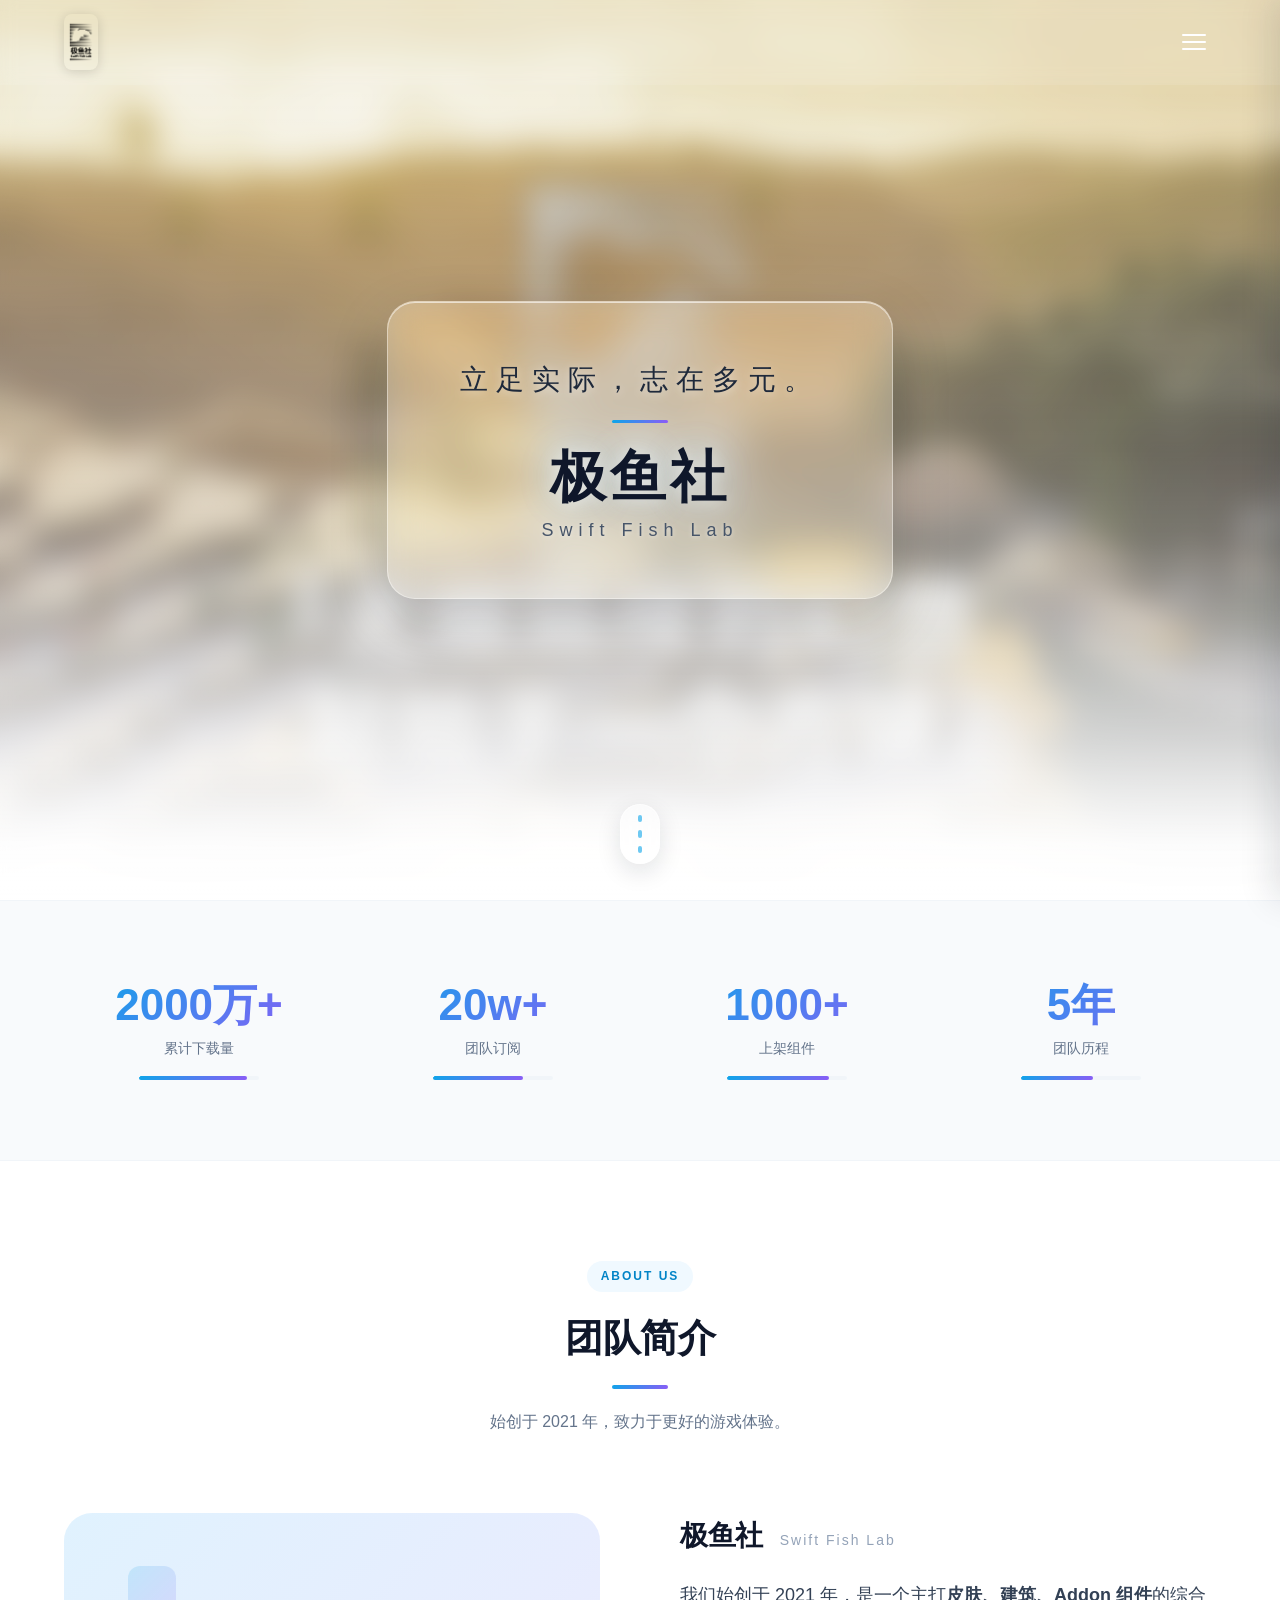
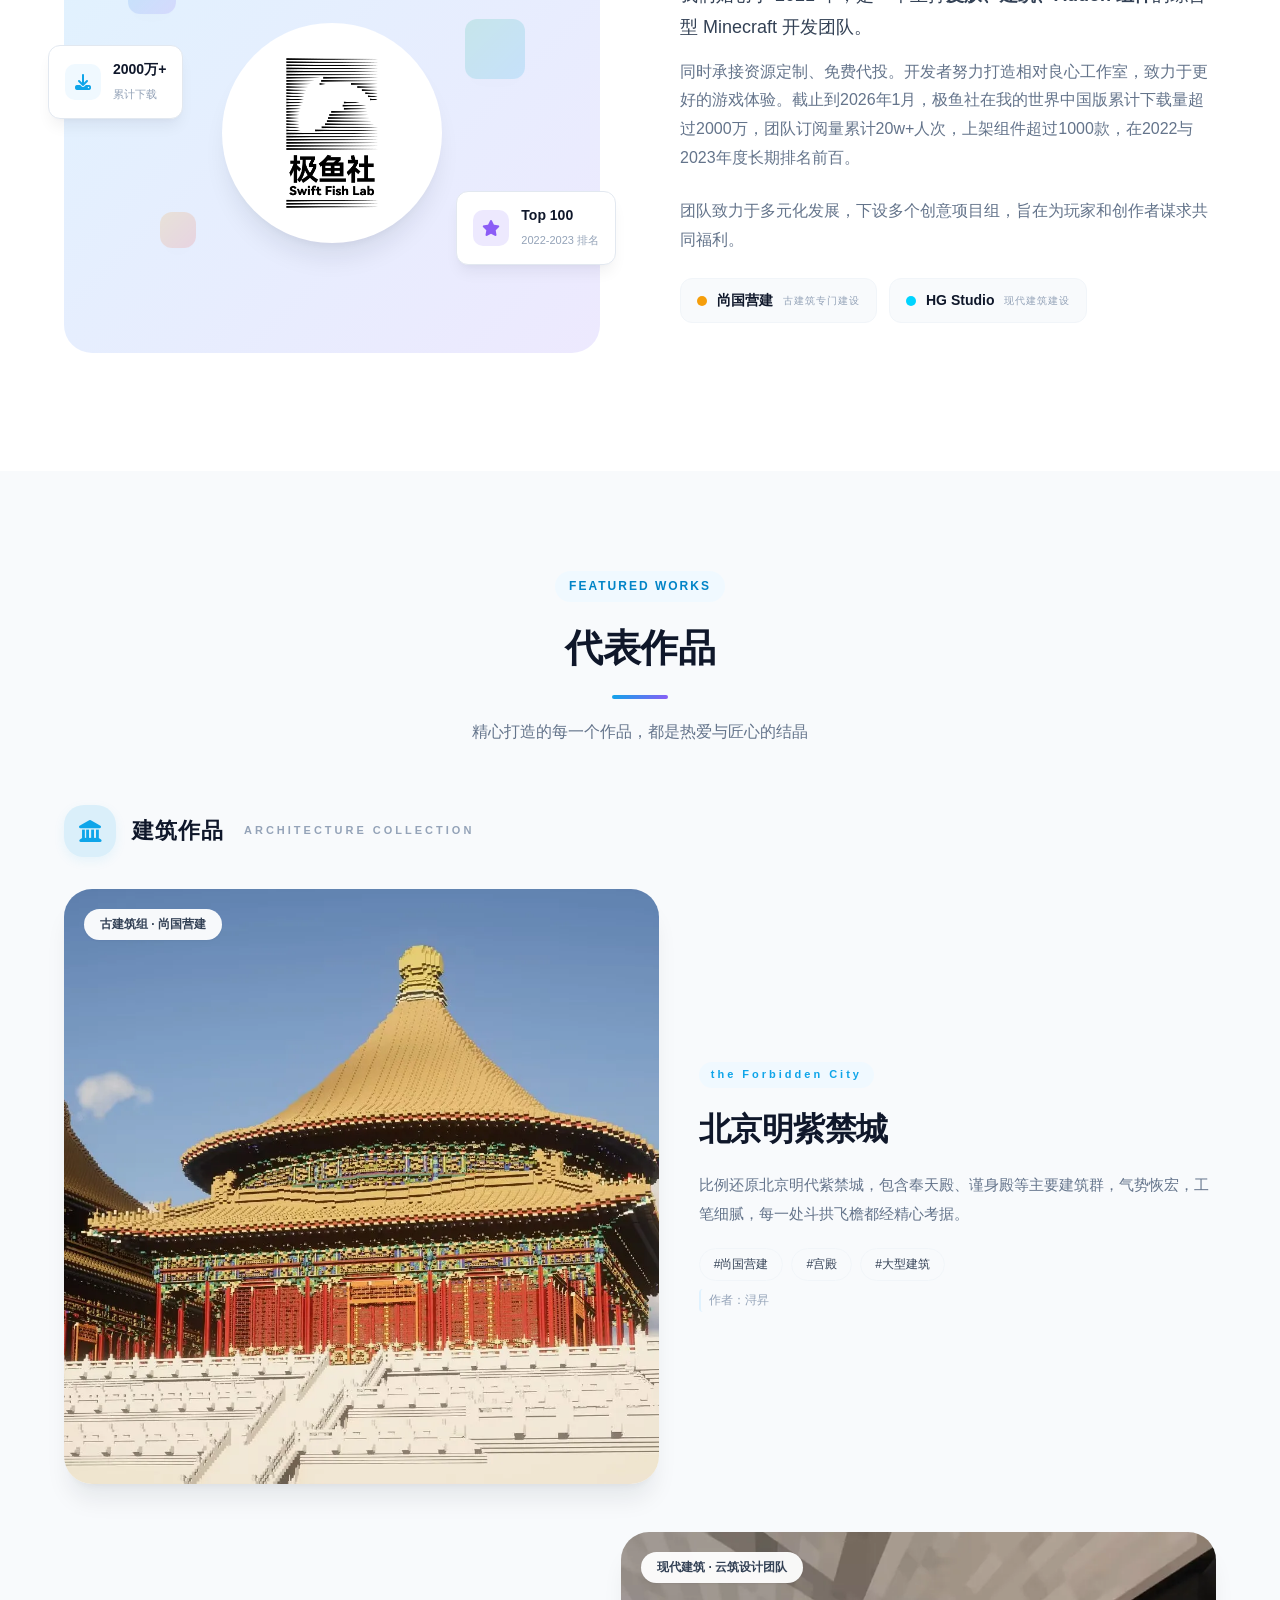
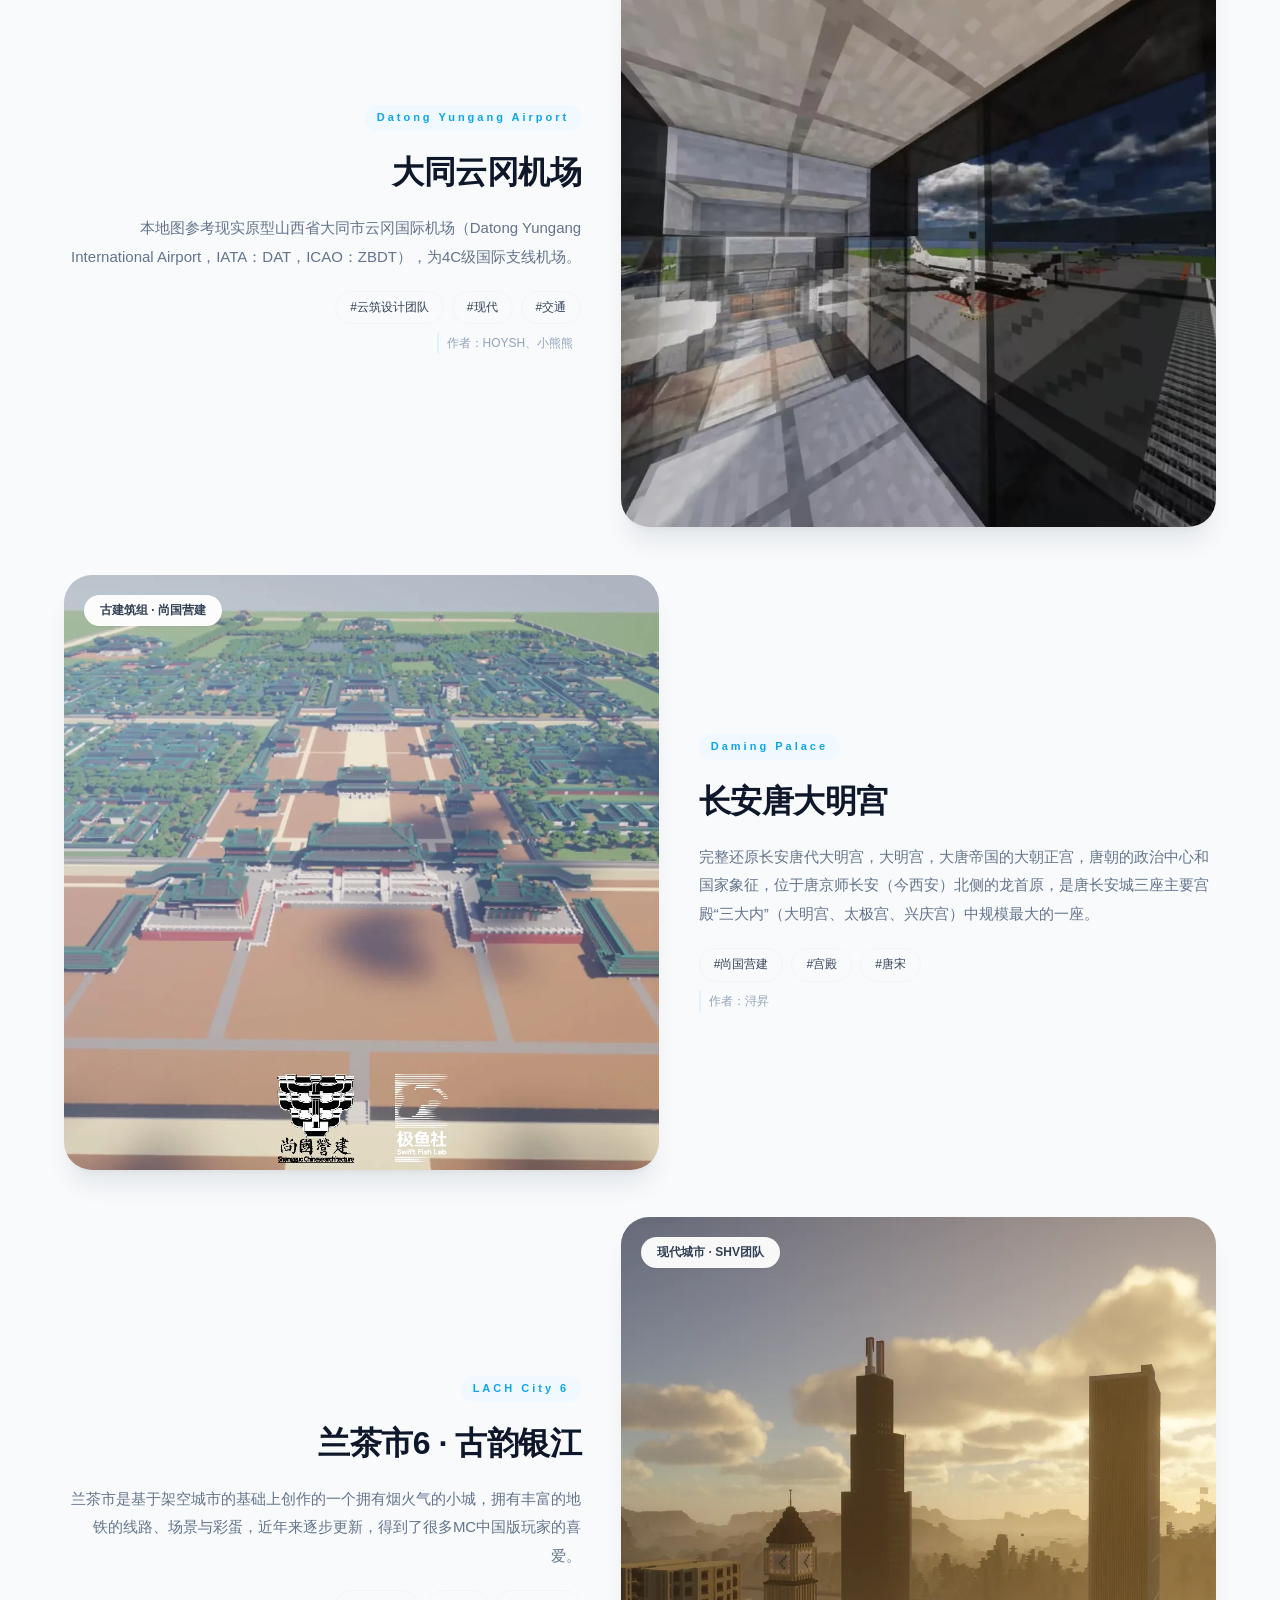
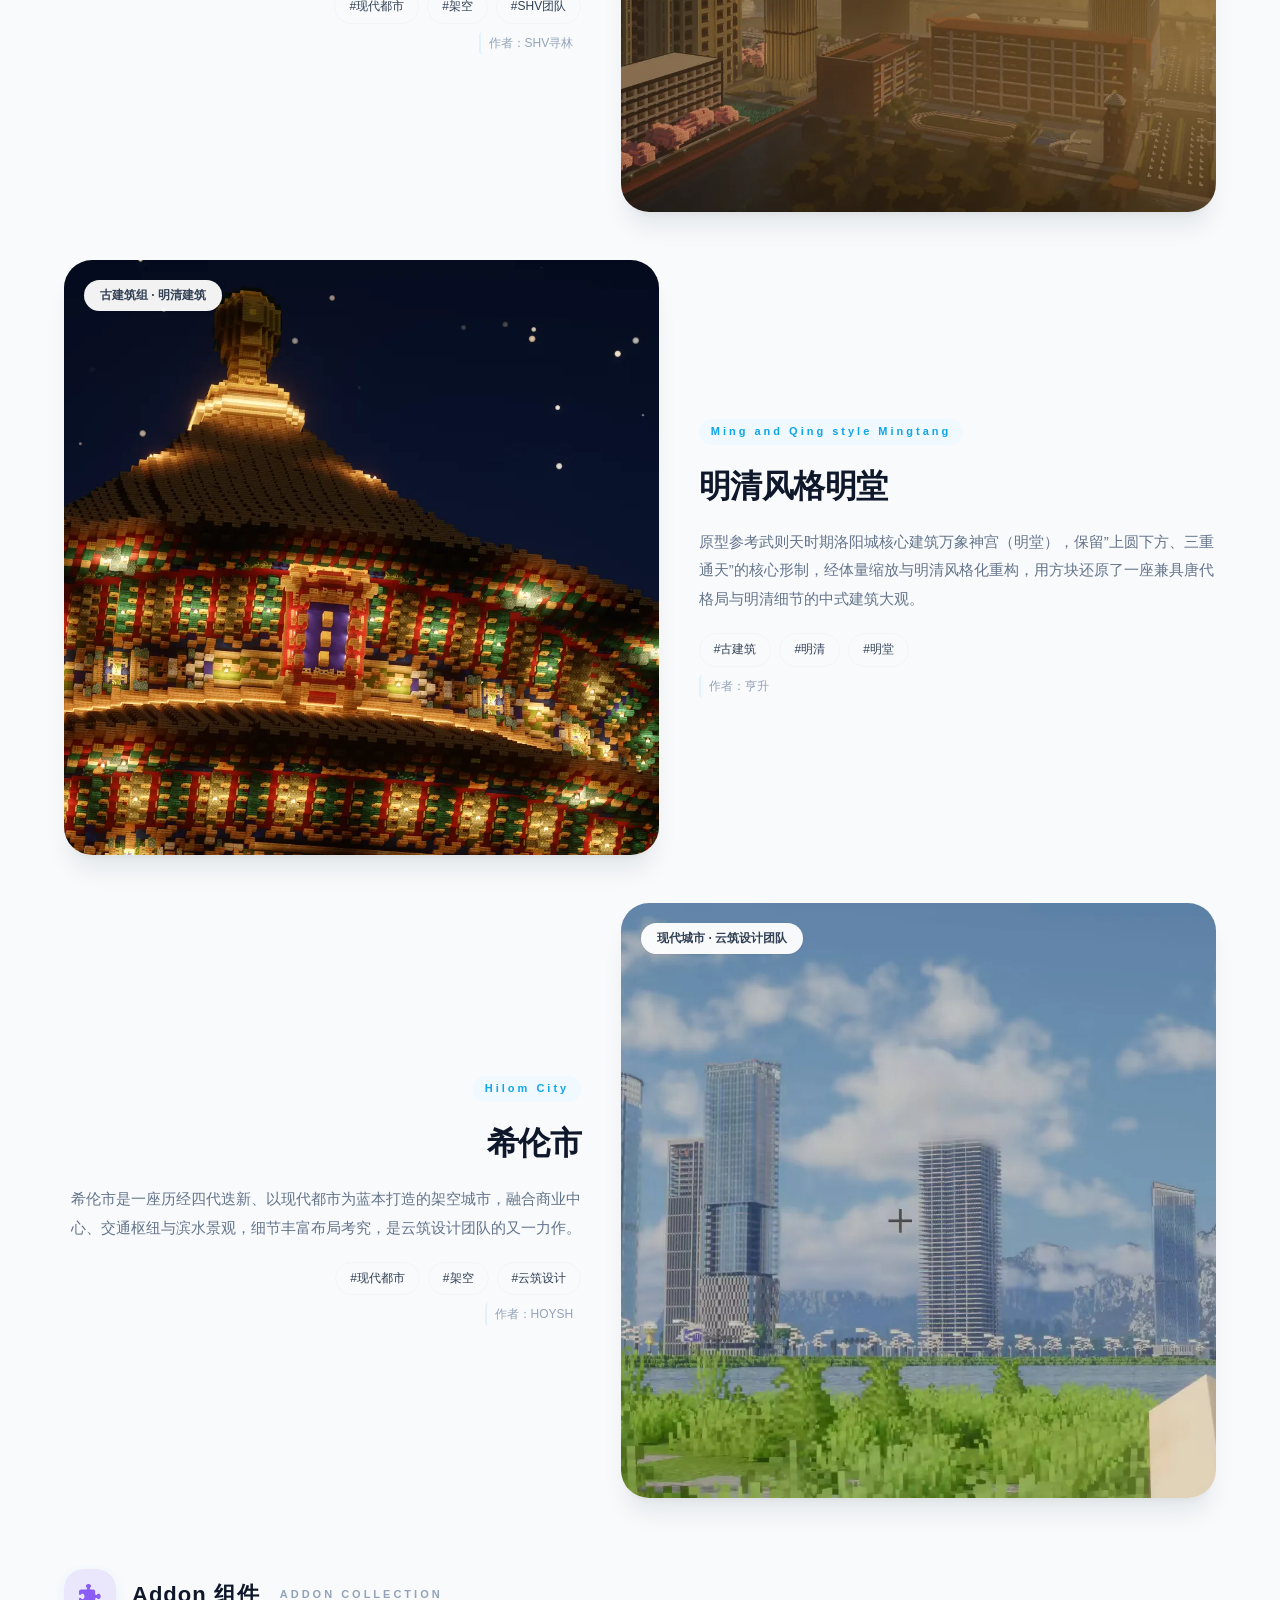
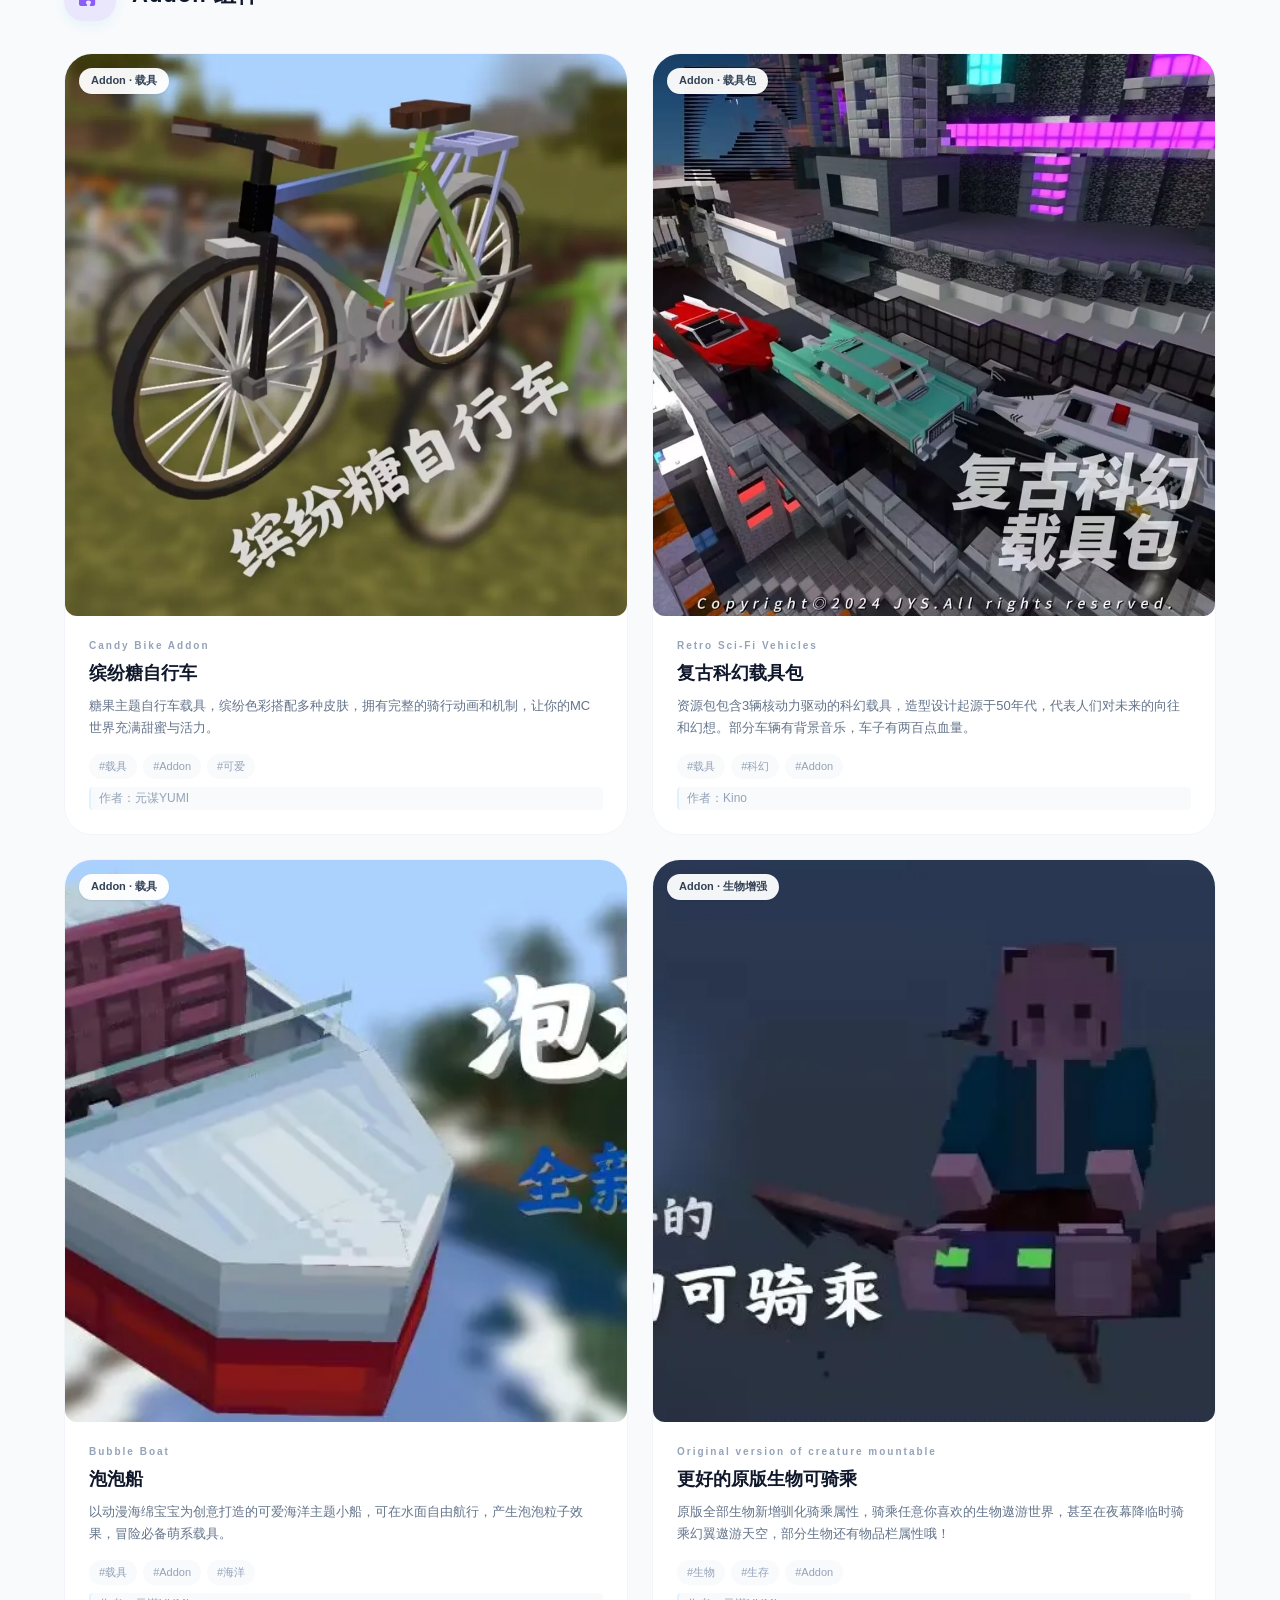
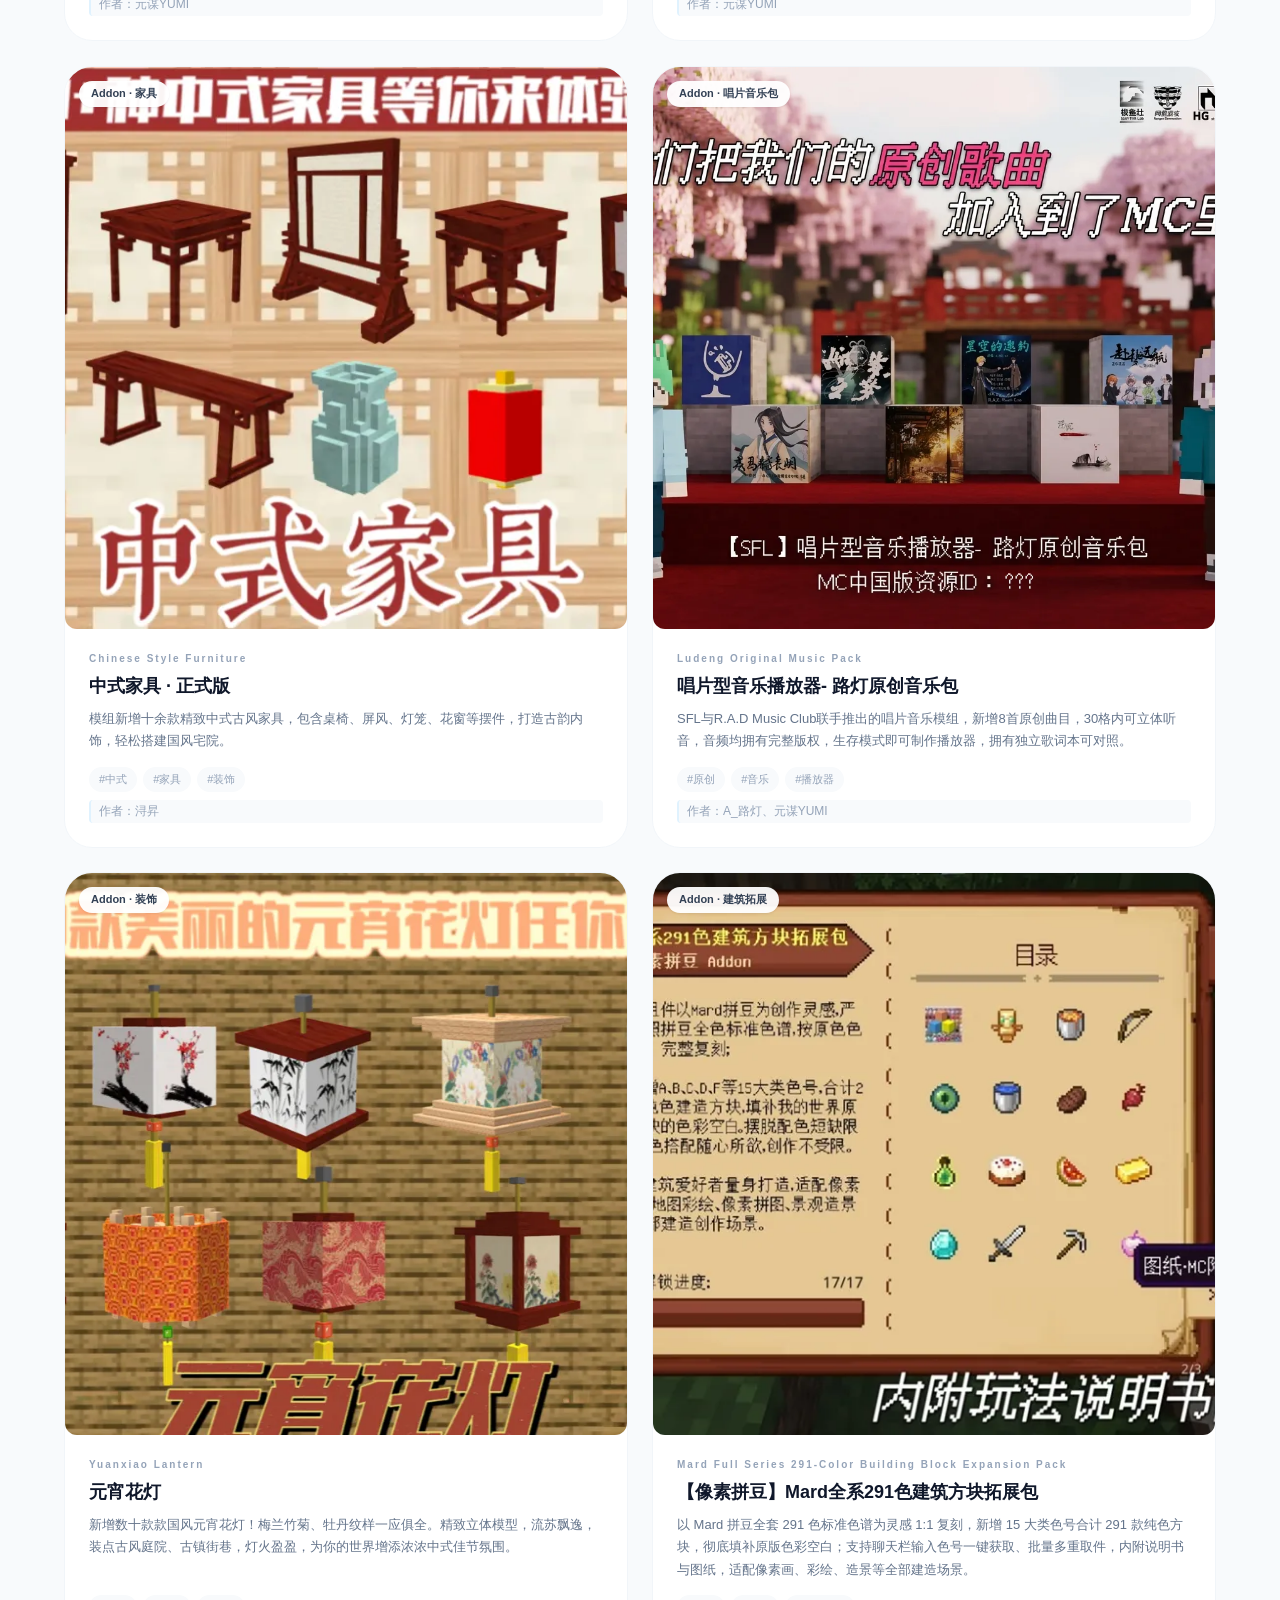
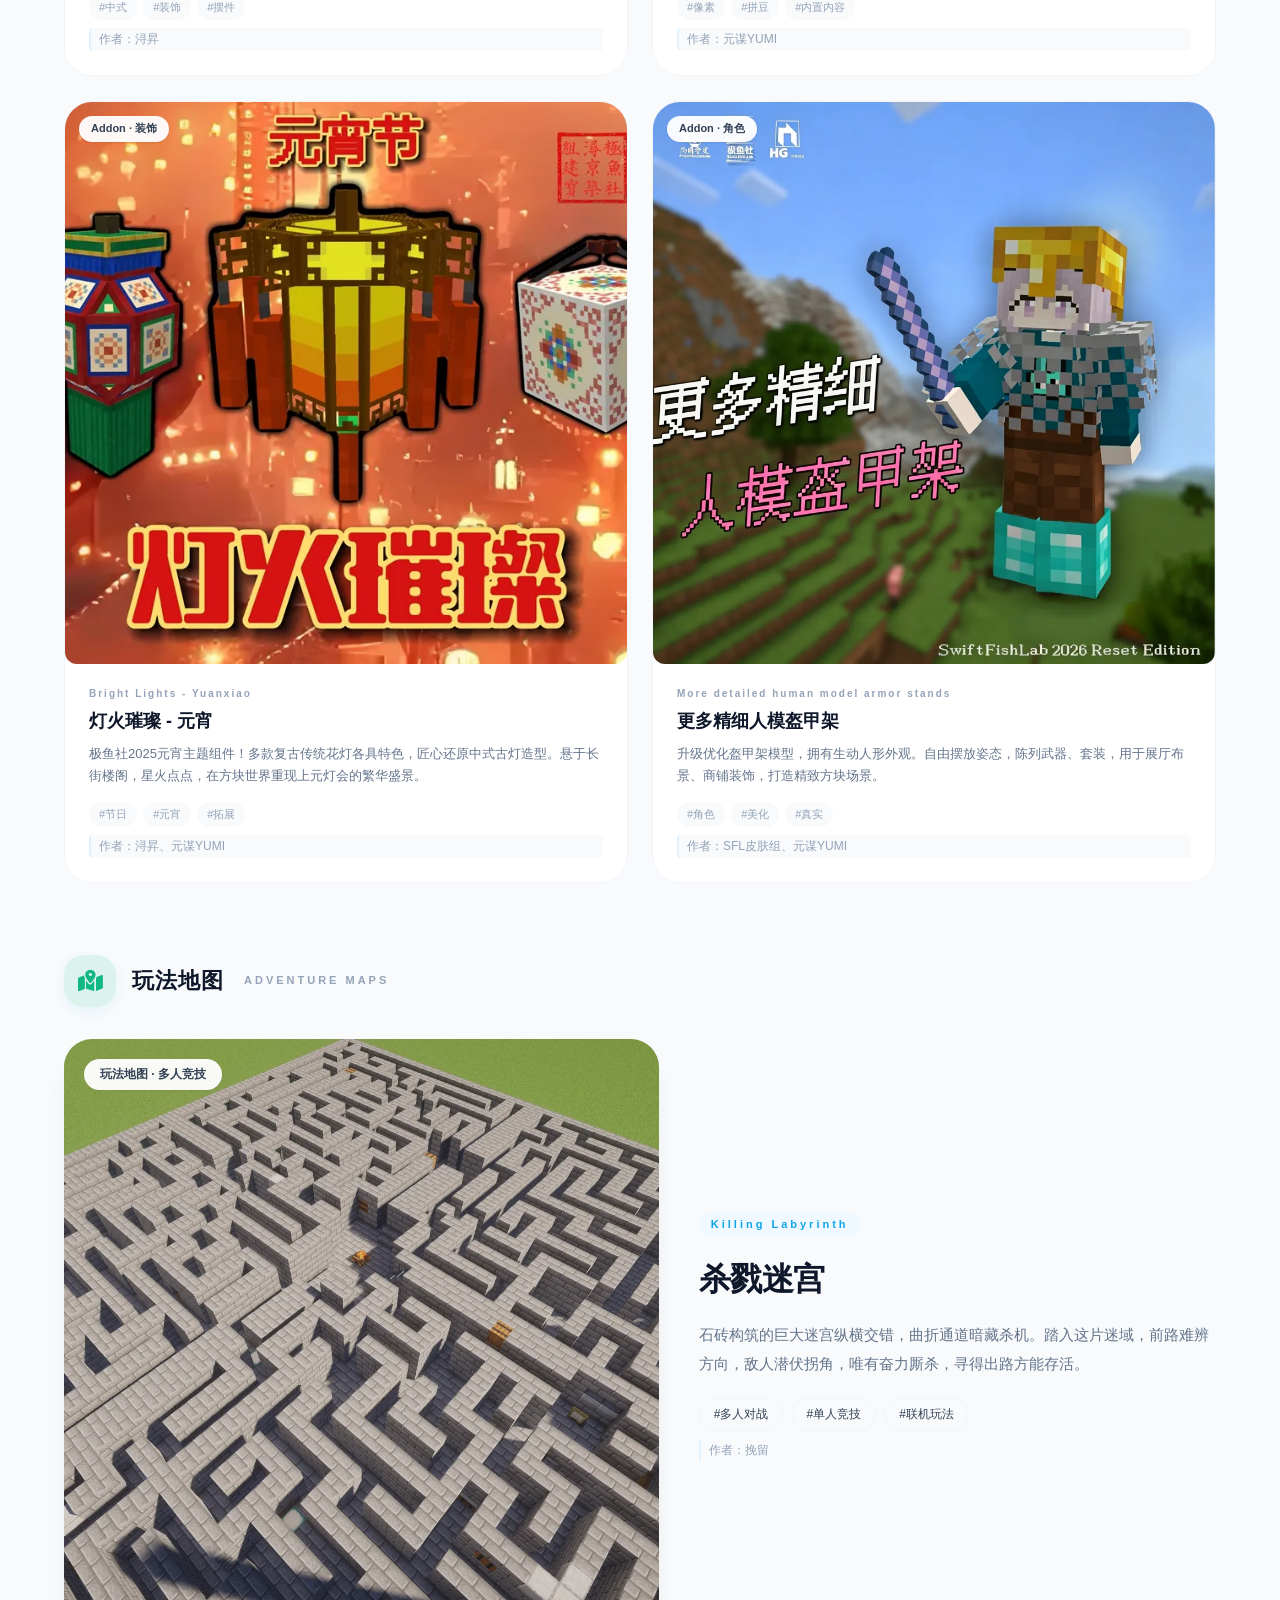
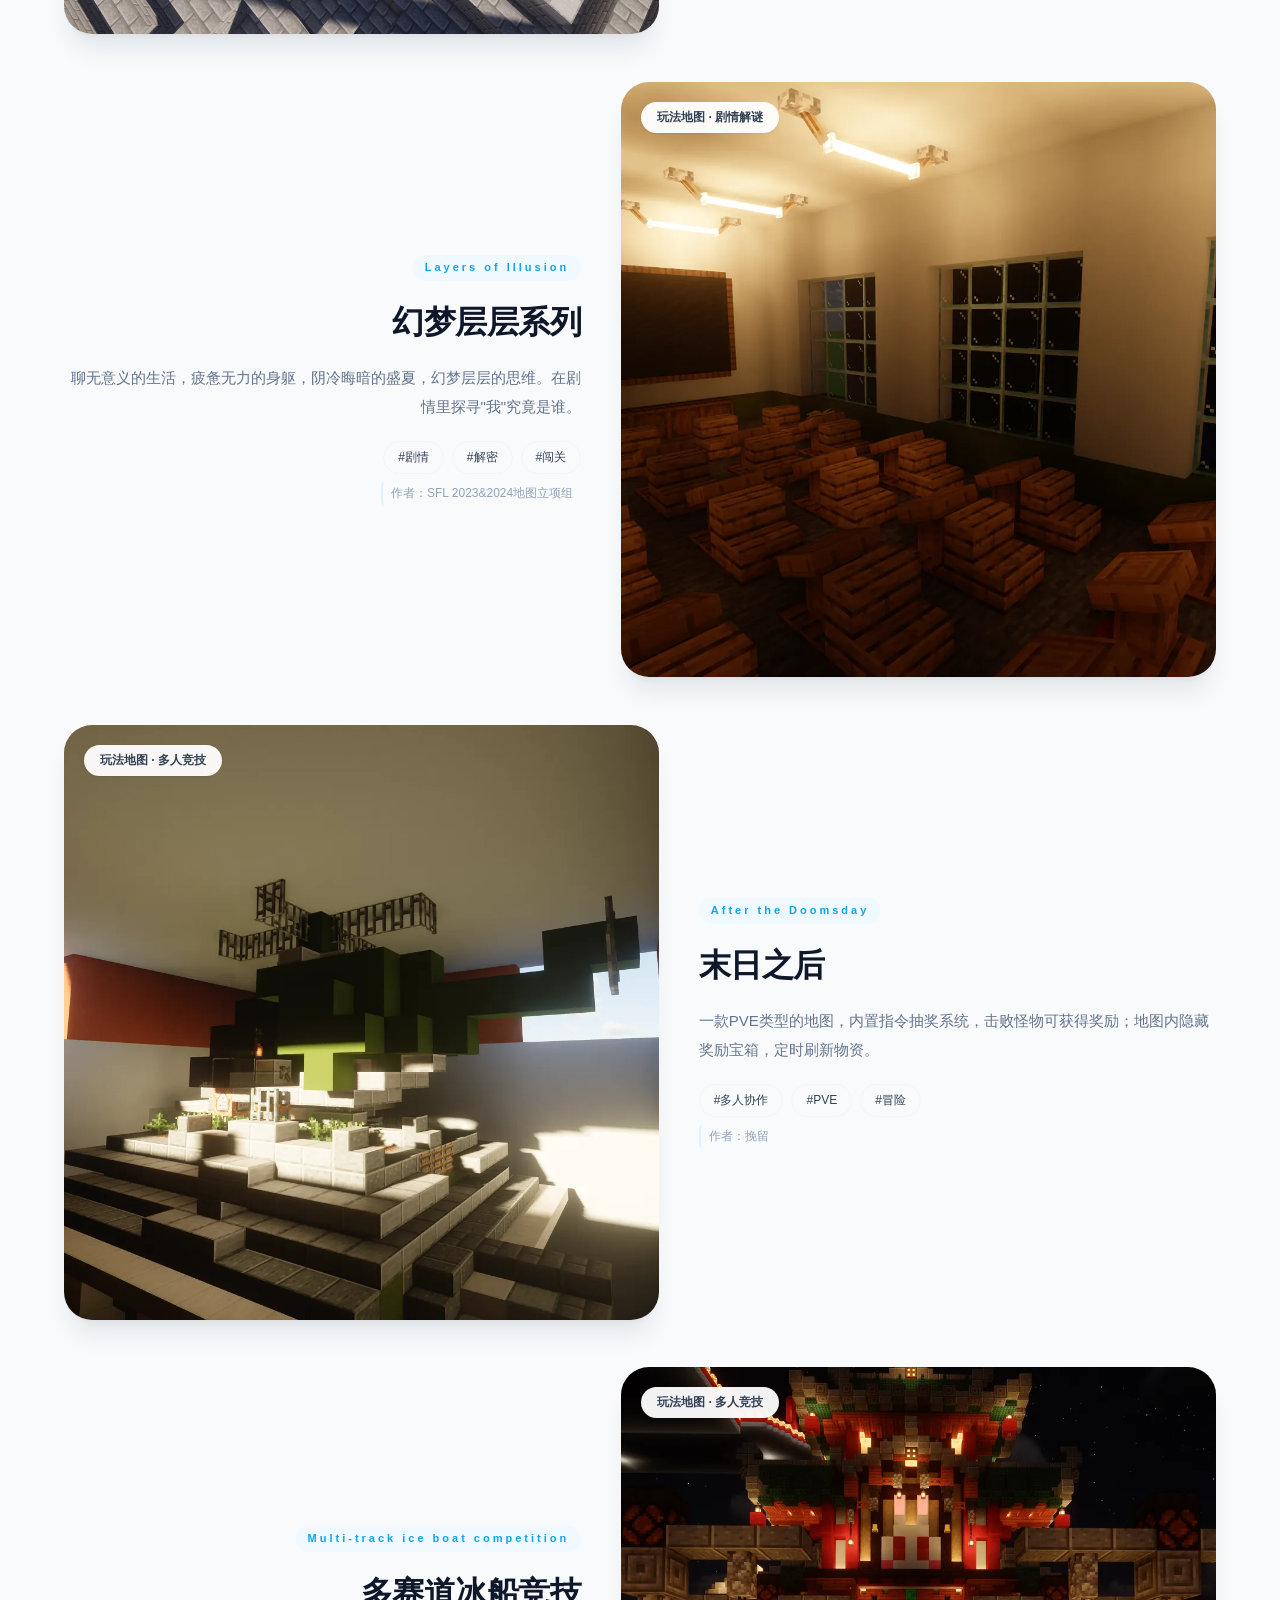
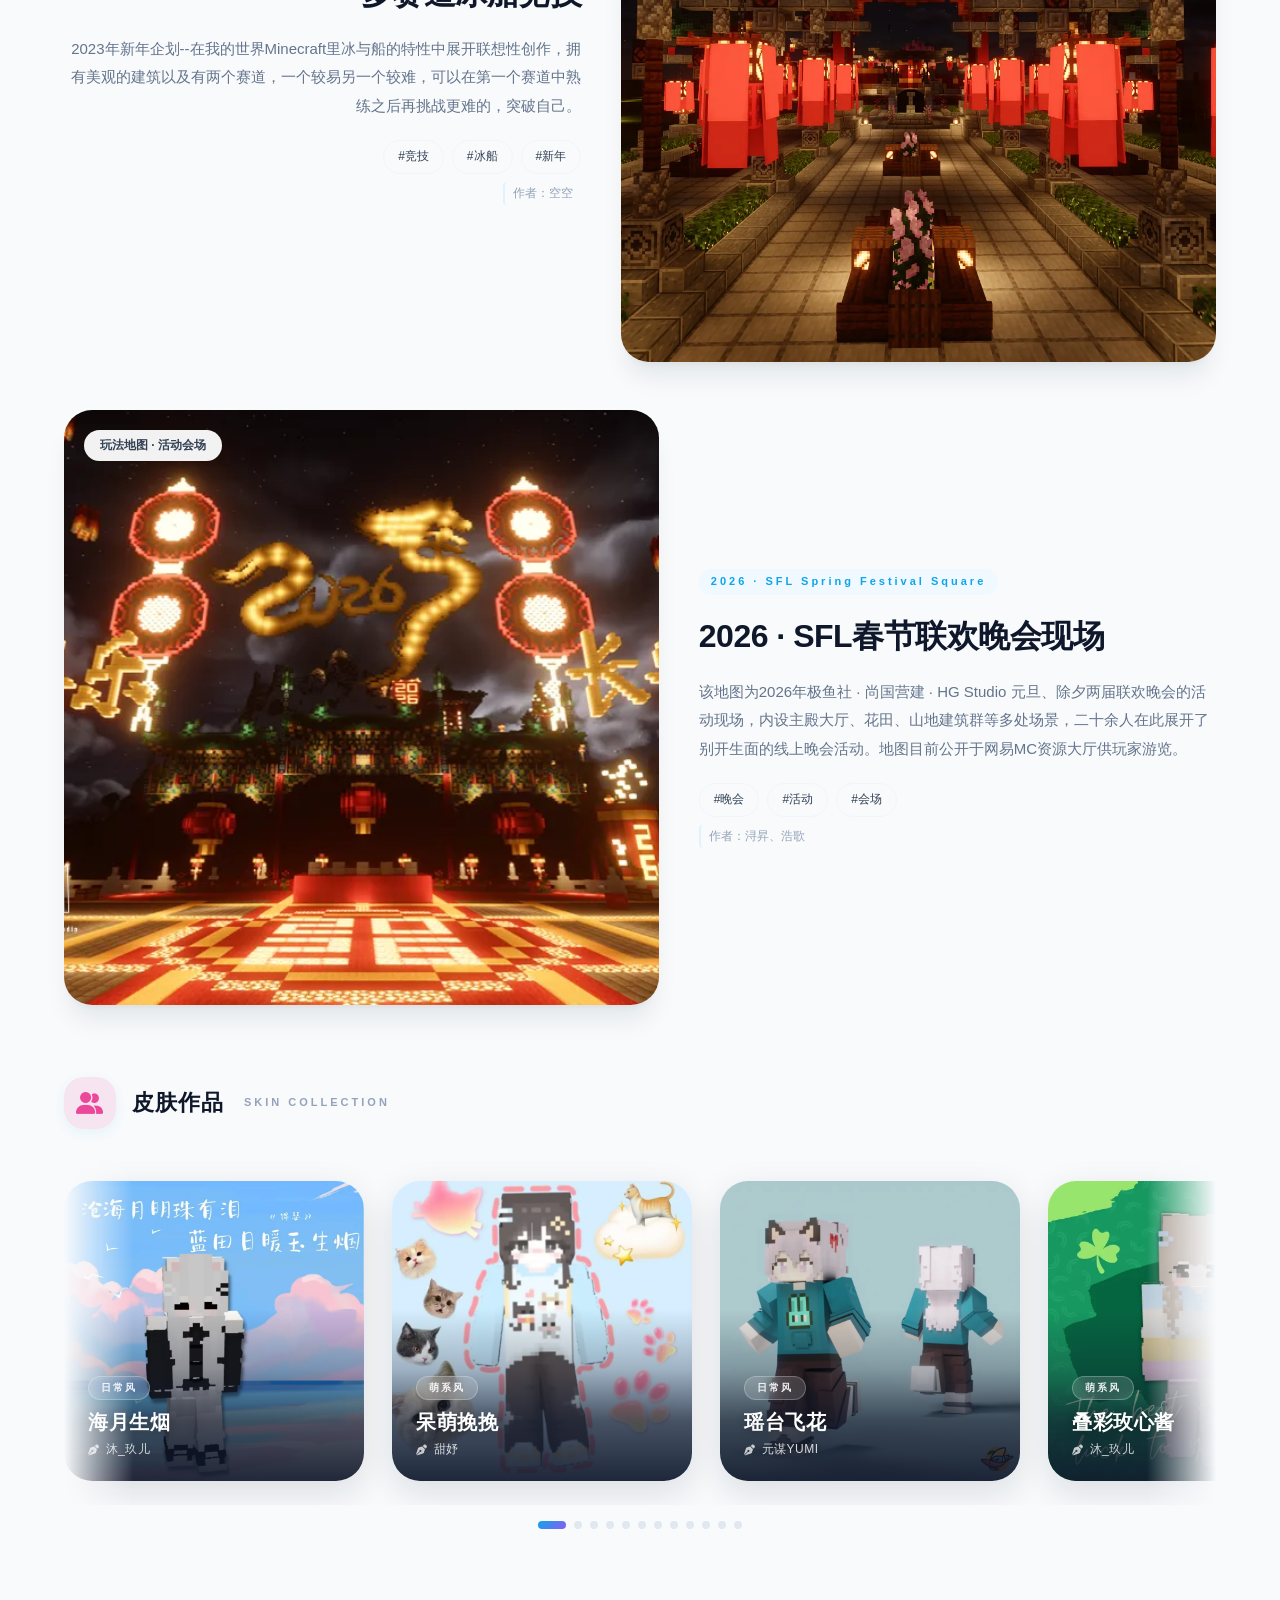
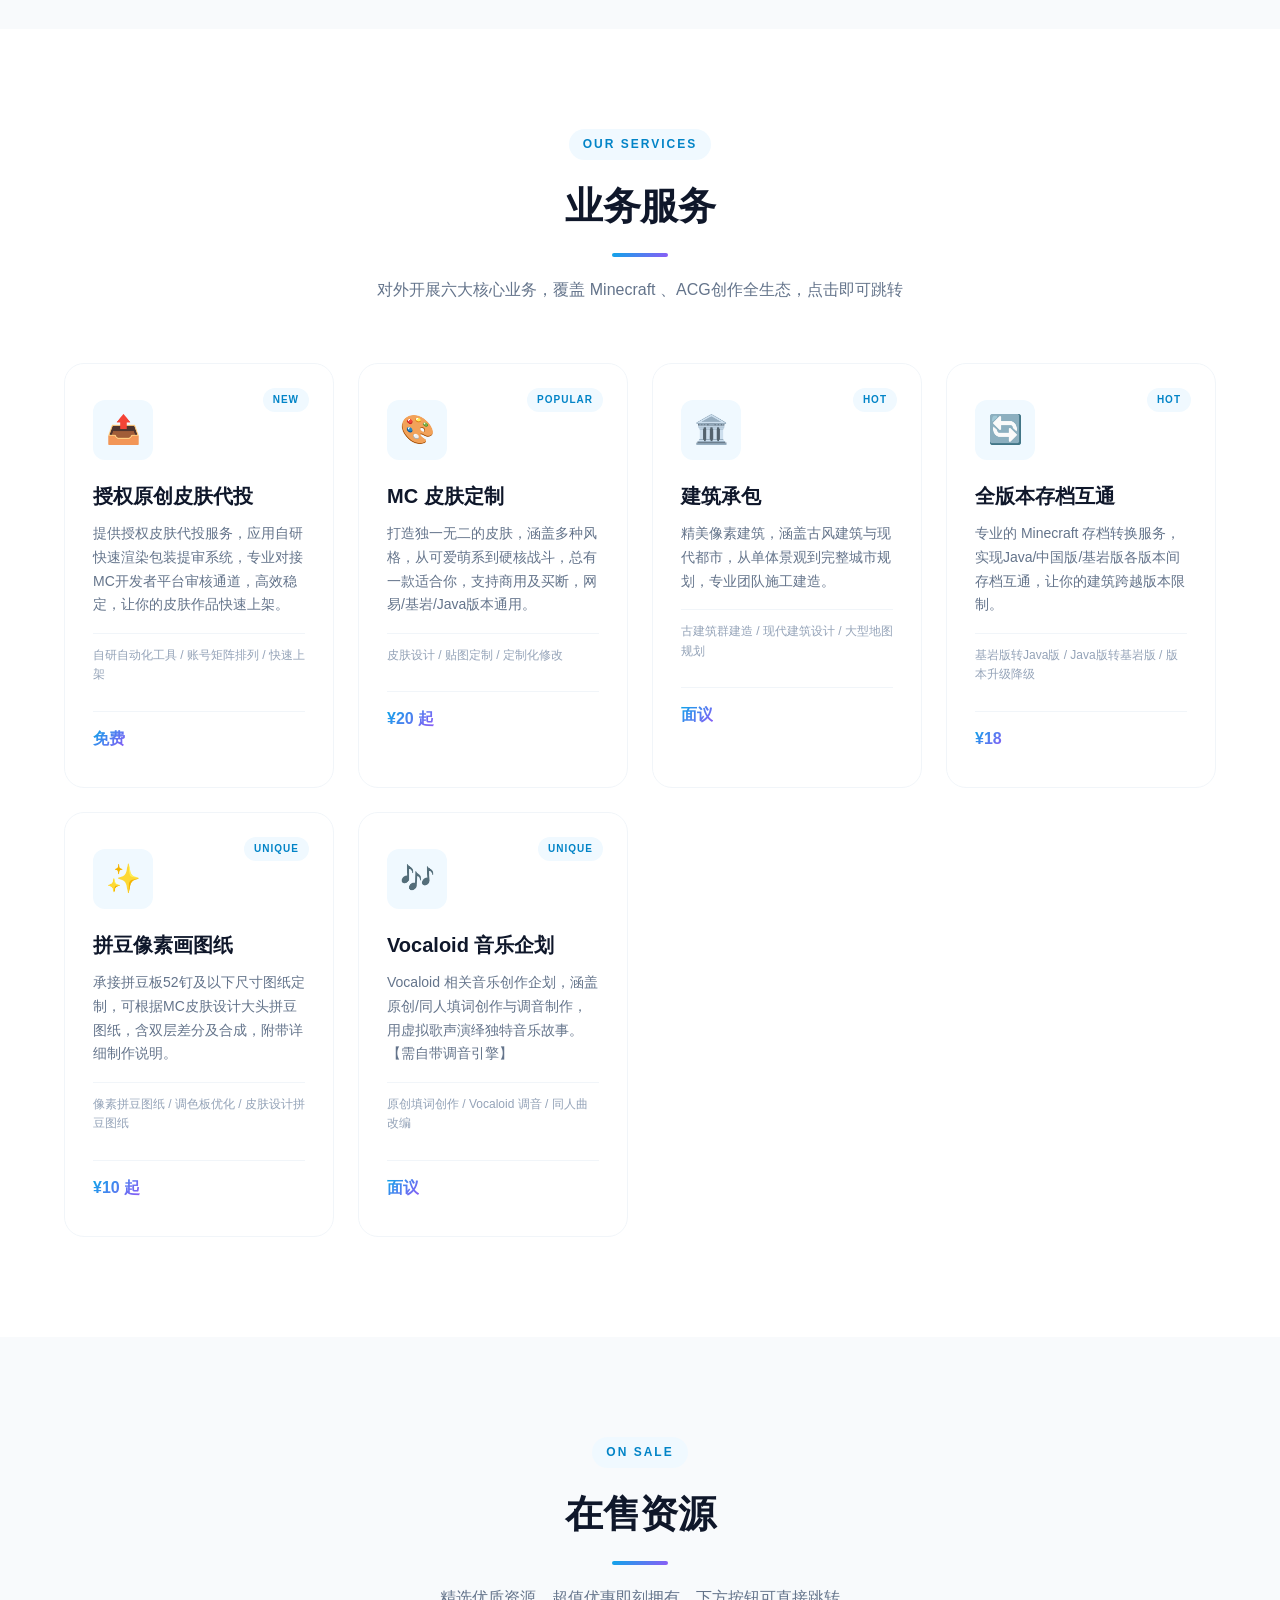
==== commit 146323a6: "移动端meta优化 + CSS切换为开发版" ====
--- a/index.html
+++ b/index.html
@@ -2,7 +2,11 @@
 <html lang="zh-CN">
 <head>
     <meta charset="UTF-8">
-    <meta name="viewport" content="width=device-width, initial-scale=1.0">
+    <meta name="viewport" content="width=device-width, initial-scale=1.0, viewport-fit=cover, maximum-scale=1.0, user-scalable=no">
+    <meta name="format-detection" content="telephone=no, email=no, address=no">
+    <meta name="apple-mobile-web-app-capable" content="yes">
+    <meta name="apple-mobile-web-app-status-bar-style" content="black-translucent">
+    <meta name="theme-color" content="#0f172a">
     <title>极鱼社 SwiftFishLab - Minecraft皮肤|建筑|Addon|拼豆像素画|存档转换|皮肤代投|Vocaloid音乐综合开发团队</title>
     <meta name="description" content="极鱼社（Swift Fish Lab）始创于2021年，专注Minecraft皮肤定制、建筑承包、Addon模组开发、拼豆像素画图纸、全版本存档互通、授权原创皮肤代投、Vocaloid音乐企划，累计下载量超2000万，团队订阅20w+。">
     <meta name="keywords" content="极鱼社,SwiftFishLab,Swift Fish Lab,Minecraft,我的世界,MC皮肤定制,MC皮肤,皮肤代投,MC建筑,古建筑,现代建筑,Addon模组,Addon,拼豆像素画,拼豆图纸,存档转换,全版本存档互通,Vocaloid,音乐企划,我的世界开发团队,MC组件开发,尚国营建,HG Studio,像素画,MC中国版">
@@ -11,7 +15,7 @@
     <link rel="icon" href="images/sfllogo.webp">
     <link rel="canonical" href="https://swiftfishlab.cn/">
     <!-- 搜索引擎验证 -->
-    <meta name="baidu-site-verification" content="" />
+    <meta name="baidu-site-verification" content="codeva-UTzmSOtPoe" />
     <meta name="google-site-verification" content="" />
     <meta name="msvalidate.01" content="" />
     <meta name="360-site-verification" content="" />
@@ -44,9 +48,9 @@
     </script>
     <link rel="preload" as="image" href="images/hero-bg.webp" fetchpriority="high">
     <link rel="preload" as="image" href="images/sfllogo.webp">
-    <link rel="preload" as="style" href="style.min.css">
+    <link rel="preload" as="style" href="style.css">
     <link rel="stylesheet" href="css/font-awesome.min.css" media="print" onload="this.media='all';this.onload=null">
-    <link rel="stylesheet" href="style.min.css">
+    <link rel="stylesheet" href="style.css">
     <noscript><style>.reveal{opacity:1!important;transform:none!important}</style></noscript>
 </head>
 <body class="page-home">
--- a/style.css
+++ b/style.css
@@ -0,0 +1,5270 @@
+/* ============================================
+   极鱼社官网 - 亮色清新主题
+   白背景 + 青蓝/紫色辅助 + 柔和动画
+   ============================================ */
+
+* { margin: 0; padding: 0; box-sizing: border-box; }
+
+:root {
+    /* 主色调 - 清新青蓝 */
+    --primary: #0ea5e9;
+    --primary-dark: #0284c7;
+    --primary-light: #e0f2fe;
+    --primary-pale: #f0f9ff;
+    /* 辅助色 */
+    --secondary: #8b5cf6;
+    --secondary-light: #ede9fe;
+    --accent: #f59e0b;
+    --success: #10b981;
+    --danger: #ef4444;
+    /* 背景 - 全白亮系 */
+    --bg: #ffffff;
+    --bg-soft: #f8fafc;
+    --bg-muted: #f1f5f9;
+    --bg-card: #ffffff;
+    --bg-elevated: #ffffff;
+    /* 文字 */
+    --text: #0f172a;
+    --text-2: #334155;
+    --text-3: #64748b;
+    --text-muted: #94a3b8;
+    /* 边框 */
+    --border: #e2e8f0;
+    --border-soft: #f1f5f9;
+    /* 渐变 */
+    --grad-primary: linear-gradient(135deg, #0ea5e9 0%, #8b5cf6 100%);
+    --grad-soft: linear-gradient(135deg, #e0f2fe 0%, #ede9fe 100%);
+    --grad-accent: linear-gradient(135deg, #f59e0b 0%, #ef4444 100%);
+    /* 圆角 */
+    --radius-sm: 8px;
+    --radius: 12px;
+    --radius-lg: 20px;
+    --radius-xl: 28px;
+    /* 过渡 */
+    --ease: cubic-bezier(0.4, 0, 0.2, 1);
+    --trans: all 0.3s var(--ease);
+    /* 阴影 - 柔和 */
+    --shadow-sm: 0 1px 2px rgba(15, 23, 42, 0.04), 0 1px 3px rgba(15, 23, 42, 0.03);
+    --shadow: 0 4px 6px -1px rgba(15, 23, 42, 0.05), 0 2px 4px -2px rgba(15, 23, 42, 0.04);
+    --shadow-lg: 0 10px 15px -3px rgba(15, 23, 42, 0.06), 0 4px 6px -4px rgba(15, 23, 42, 0.04);
+    --shadow-xl: 0 20px 25px -5px rgba(15, 23, 42, 0.08), 0 8px 10px -6px rgba(15, 23, 42, 0.05);
+    --shadow-glow: 0 0 40px rgba(14, 165, 233, 0.12);
+}
+
+body {
+    font-family: -apple-system, BlinkMacSystemFont, 'PingFang SC', 'Microsoft YaHei', 'Segoe UI', Roboto, sans-serif;
+    color: var(--text);
+    background: var(--bg);
+    line-height: 1.6;
+    -webkit-font-smoothing: antialiased;
+    overflow-x: hidden;
+}
+
+a { color: inherit; text-decoration: none; transition: var(--trans); }
+button { font-family: inherit; cursor: pointer; border: none; background: none; color: inherit; }
+img { max-width: 100%; display: block; }
+ul, ol { list-style: none; }
+.container { width: 100%; max-width: 1200px; margin: 0 auto; padding: 0 24px; }
+
+/* ========= 滚动条 ========= */
+::-webkit-scrollbar { width: 8px; height: 8px; }
+::-webkit-scrollbar-track { background: var(--bg-soft); }
+::-webkit-scrollbar-thumb { background: var(--border); border-radius: 4px; }
+::-webkit-scrollbar-thumb:hover { background: var(--text-muted); }
+
+/* ========= 滚动动画 - 基础渐入 ========= */
+.reveal {
+    opacity: 0;
+    transform: translateY(24px);
+    transition: opacity 0.7s var(--ease), transform 0.7s var(--ease);
+    transition-delay: var(--delay, 0s);
+    will-change: opacity, transform;
+    /* 兜底动画：如果 JS 加载失败，3.5秒后自动显示 */
+    animation: revealFallback 0.6s var(--ease) 3.5s forwards;
+}
+@keyframes revealFallback { to { opacity: 1; transform: translateY(0); } }
+.reveal.visible { opacity: 1; transform: translateY(0); animation: none; }
+
+/* ============================================
+   导航栏（汉堡菜单模式）
+   ============================================ */
+.navbar {
+    position: fixed; top: 0; left: 0; right: 0; z-index: 100;
+    background: rgba(255, 255, 255, 0.85);
+    backdrop-filter: saturate(180%) blur(16px);
+    -webkit-backdrop-filter: saturate(180%) blur(16px);
+    border-bottom: 1px solid transparent;
+    transition: var(--trans);
+}
+.page-home .navbar {
+    background: rgba(255, 255, 255, 0.1);
+    backdrop-filter: blur(8px);
+    -webkit-backdrop-filter: blur(8px);
+}
+.page-home .navbar.scrolled {
+    background: rgba(255, 255, 255, 0.96);
+    backdrop-filter: saturate(180%) blur(16px);
+    -webkit-backdrop-filter: saturate(180%) blur(16px);
+    border-bottom-color: var(--border-soft);
+    box-shadow: var(--shadow-sm);
+}
+.navbar.scrolled {
+    background: rgba(255, 255, 255, 0.96);
+    border-bottom-color: var(--border-soft);
+    box-shadow: var(--shadow-sm);
+}
+.page-home .nav-logo .logo-img {
+    border-radius: 8px;
+    box-shadow: 0 2px 12px rgba(0, 0, 0, 0.15);
+}
+.nav-container {
+    max-width: 1200px; margin: 0 auto;
+    padding: 14px 24px;
+    display: flex; align-items: center; justify-content: space-between;
+}
+.nav-logo {
+    display: flex; align-items: center;
+}
+.logo-img {
+    height: 56px;
+    width: auto;
+    object-fit: contain;
+    transition: var(--trans);
+}
+.nav-logo:hover .logo-img { transform: scale(1.03); }
+.logo-mark { display: none; }
+.logo-text { display: none; }
+
+/* 三条横线按钮 - 始终显示 */
+.nav-toggle {
+    display: flex;
+    flex-direction: column;
+    justify-content: center;
+    gap: 5px;
+    width: 44px;
+    height: 44px;
+    padding: 10px;
+    border-radius: var(--radius-sm);
+    transition: var(--trans);
+    z-index: 110;
+}
+.nav-toggle:hover {
+    background: var(--bg-soft);
+}
+.page-home .nav-toggle:hover {
+    background: rgba(255, 255, 255, 0.12);
+}
+.nav-toggle span {
+    display: block;
+    width: 24px; height: 2px; background: var(--text); border-radius: 2px;
+    transition: var(--trans);
+}
+.page-home .nav-toggle span {
+    background: #fff;
+}
+.page-home .navbar.scrolled .nav-toggle span {
+    background: var(--text);
+}
+.nav-toggle.active span:nth-child(1) { transform: translateY(7px) rotate(45deg); }
+.nav-toggle.active span:nth-child(2) { opacity: 0; transform: translateX(-10px); }
+.nav-toggle.active span:nth-child(3) { transform: translateY(-7px) rotate(-45deg); }
+
+/* 菜单遮罩 */
+.nav-overlay {
+    position: fixed;
+    inset: 0;
+    background: rgba(15, 23, 42, 0.5);
+    backdrop-filter: blur(2px);
+    opacity: 0;
+    visibility: hidden;
+    transition: opacity 0.3s var(--ease), visibility 0.3s var(--ease);
+    z-index: 105;
+}
+.nav-overlay.active {
+    opacity: 1;
+    visibility: visible;
+}
+
+/* 导航菜单 - 全屏抽屉 */
+.nav-menu {
+    position: fixed;
+    top: 0;
+    right: 0;
+    height: 100vh;
+    width: min(360px, 85vw);
+    background: var(--bg);
+    display: flex;
+    flex-direction: column;
+    align-items: stretch;
+    gap: 0;
+    padding: 100px 24px 40px;
+    margin: 0;
+    list-style: none;
+    box-shadow: -8px 0 32px rgba(15, 23, 42, 0.12);
+    transform: translateX(100%);
+    transition: transform 0.4s cubic-bezier(0.4, 0, 0.2, 1);
+    z-index: 109;
+    overflow-y: auto;
+}
+.nav-menu.active {
+    transform: translateX(0);
+}
+.nav-menu li {
+    border-bottom: 1px solid var(--border-soft);
+}
+.nav-menu li:last-child {
+    border-bottom: none;
+}
+.nav-link {
+    display: flex;
+    align-items: center;
+    padding: 16px 8px;
+    font-size: 16px;
+    font-weight: 500;
+    color: var(--text-2);
+    position: relative;
+    transition: var(--trans);
+}
+.nav-link::before {
+    content: '';
+    display: inline-block;
+    width: 4px;
+    height: 4px;
+    border-radius: 50%;
+    background: var(--primary);
+    opacity: 0;
+    margin-right: 0;
+    transition: var(--trans);
+}
+.nav-link:hover {
+    color: var(--primary);
+    padding-left: 16px;
+    background: var(--primary-pale);
+    border-radius: var(--radius-sm);
+}
+.nav-link:hover::before {
+    opacity: 1;
+    margin-right: 12px;
+}
+.nav-link.active {
+    color: var(--primary);
+    font-weight: 700;
+    background: var(--primary-pale);
+    border-radius: var(--radius-sm);
+    padding-left: 16px;
+}
+.nav-link.active::before {
+    opacity: 1;
+    margin-right: 12px;
+}
+
+/* ============================================
+   Hero 首页首屏
+   ============================================ */
+.hero {
+    position: relative;
+    min-height: 100vh;
+    padding: 0;
+    overflow: hidden;
+    background: #000;
+    background-image: url('images/hero-bg.webp');
+    background-size: cover;
+    background-position: top center;
+    background-repeat: no-repeat;
+    display: flex;
+    align-items: flex-end;
+}
+.hero-bg {
+    position: absolute; inset: 0;
+    background:
+        linear-gradient(to bottom,
+            rgba(0, 0, 0, 0) 40%,
+            rgba(0, 0, 0, 0.05) 60%,
+            rgba(255, 255, 255, 0.55) 82%,
+            rgba(255, 255, 255, 0.96) 94%,
+            rgba(255, 255, 255, 1) 100%
+        );
+    pointer-events: none;
+}
+.grid-overlay { display: none; }
+.hero-glow { display: none; }
+.hero-particles { display: none; }
+
+.hero-content {
+    position: relative;
+    width: 100%;
+    text-align: center;
+    z-index: 2;
+    padding: 0 24px;
+    margin-top: auto;
+    margin-bottom: 18vh;
+}
+.hero-actions {
+    display: flex;
+    gap: 16px;
+    justify-content: center;
+    flex-wrap: wrap;
+}
+
+.hero-scroll {
+    position: absolute; bottom: 24px; left: 50%;
+    transform: translateX(-50%);
+    display: flex; flex-direction: column; gap: 4px;
+    cursor: pointer;
+    animation: scrollBounce 2s ease-in-out infinite;
+    z-index: 2;
+}
+.hero-scroll span {
+    display: block;
+    width: 2px; height: 10px;
+    background: rgba(148, 163, 184, 0.7);
+    border-radius: 1px;
+}
+@keyframes scrollBounce {
+    0%, 100% { transform: translateX(-50%) translateY(0); }
+    50% { transform: translateX(-50%) translateY(8px); }
+}
+
+/* ============================================
+   按钮通用
+   ============================================ */
+.btn {
+    display: inline-flex; align-items: center; justify-content: center; gap: 8px;
+    padding: 12px 24px;
+    border-radius: var(--radius-sm);
+    font-size: 14px;
+    font-weight: 600;
+    transition: var(--trans);
+    cursor: pointer;
+    white-space: nowrap;
+    border: 1px solid transparent;
+}
+.btn i { font-size: 14px; }
+.btn-lg { padding: 14px 32px; font-size: 15px; border-radius: var(--radius); }
+.btn-primary {
+    background: var(--grad-primary);
+    color: #fff;
+    box-shadow: 0 4px 14px rgba(14, 165, 233, 0.25);
+}
+.btn-primary:hover {
+    transform: translateY(-2px);
+    box-shadow: 0 8px 20px rgba(14, 165, 233, 0.35);
+}
+.btn-primary:active { transform: translateY(0); }
+.btn-ghost {
+    background: var(--bg);
+    color: var(--text-2);
+    border-color: var(--border);
+}
+.hero .btn-ghost {
+    background: rgba(255, 255, 255, 0.92);
+    color: var(--text-2);
+    border-color: var(--border);
+    backdrop-filter: blur(6px);
+}
+.hero .btn-ghost:hover {
+    background: #fff;
+    border-color: var(--primary);
+    color: var(--primary);
+}
+.hero .btn-primary {
+    box-shadow: 0 6px 20px rgba(14, 165, 233, 0.3);
+}
+.btn-ghost:hover {
+    border-color: var(--primary);
+    color: var(--primary);
+    background: var(--primary-pale);
+}
+.btn-outline {
+    background: transparent;
+    color: var(--primary);
+    border-color: var(--primary-light);
+}
+.btn-outline:hover {
+    background: var(--primary-pale);
+    transform: translateY(-2px);
+}
+
+/* ============================================
+   统计数据
+   ============================================ */
+.stats {
+    background: var(--bg-soft);
+    padding: 60px 0;
+    border-top: 1px solid var(--border-soft);
+    border-bottom: 1px solid var(--border-soft);
+}
+.stats-row {
+    display: grid;
+    grid-template-columns: repeat(4, 1fr);
+    gap: 24px;
+}
+.stat-item {
+    text-align: center;
+    padding: 20px;
+}
+.stat-value {
+    font-size: clamp(32px, 5vw, 44px);
+    font-weight: 800;
+    background: var(--grad-primary);
+    -webkit-background-clip: text;
+    background-clip: text;
+    -webkit-text-fill-color: transparent;
+    line-height: 1.1;
+    margin-bottom: 8px;
+}
+.stat-label {
+    font-size: 14px;
+    color: var(--text-3);
+    font-weight: 500;
+    margin-bottom: 16px;
+}
+.stat-bar {
+    height: 4px;
+    background: var(--border-soft);
+    border-radius: 2px;
+    max-width: 120px;
+    margin: 0 auto;
+    overflow: hidden;
+}
+.stat-bar span {
+    display: block;
+    height: 100%;
+    background: var(--grad-primary);
+    border-radius: 2px;
+    transform-origin: left;
+    animation: barGrow 1.5s var(--ease) forwards;
+    transform: scaleX(0);
+    animation-delay: var(--delay, 0s);
+}
+@keyframes barGrow { to { transform: scaleX(1); } }
+
+/* ============================================
+   Section 通用
+   ============================================ */
+.section { padding: 100px 0; position: relative; }
+.section:nth-of-type(even) { background: var(--bg-soft); }
+
+.section-head {
+    text-align: center;
+    margin-bottom: 60px;
+    max-width: 640px;
+    margin-left: auto;
+    margin-right: auto;
+}
+.section-tag {
+    display: inline-block;
+    padding: 6px 14px;
+    background: var(--primary-pale);
+    color: var(--primary-dark);
+    font-size: 12px;
+    font-weight: 600;
+    letter-spacing: 2px;
+    border-radius: 100px;
+    margin-bottom: 16px;
+}
+.section-title {
+    font-size: clamp(28px, 4vw, 38px);
+    font-weight: 800;
+    color: var(--text);
+    margin-bottom: 16px;
+    letter-spacing: -0.5px;
+}
+.section-title.left { text-align: left; }
+.section-divider {
+    width: 56px; height: 4px;
+    background: var(--grad-primary);
+    border-radius: 2px;
+    margin: 0 auto 20px;
+}
+.section-divider.left { margin-left: 0; }
+.section-subtitle {
+    color: var(--text-3);
+    font-size: 16px;
+}
+
+/* ============================================
+   服务卡片
+   ============================================ */
+.services-grid {
+    display: grid;
+    grid-template-columns: repeat(auto-fit, minmax(260px, 1fr));
+    gap: 24px;
+}
+.service-card {
+    position: relative;
+    background: var(--bg-card);
+    border: 1px solid var(--border-soft);
+    border-radius: var(--radius-lg);
+    padding: 36px 28px;
+    text-align: left;
+    transition: var(--trans);
+    overflow: hidden;
+    display: block;
+}
+.service-card::before {
+    content: '';
+    position: absolute;
+    top: 0; left: 0; right: 0;
+    height: 3px;
+    background: var(--card-color, var(--primary));
+    opacity: 0;
+    transition: opacity 0.3s var(--ease);
+}
+.card-shine {
+    position: absolute;
+    top: 0; left: -100%;
+    width: 100%; height: 100%;
+    background: linear-gradient(90deg, transparent, rgba(14, 165, 233, 0.08), transparent);
+    transition: left 0.7s var(--ease);
+    pointer-events: none;
+}
+.service-card:hover {
+    transform: translateY(-8px);
+    border-color: var(--card-color, var(--primary));
+    box-shadow: var(--shadow-xl);
+}
+.service-card:hover::before { opacity: 1; }
+.service-card:hover .card-shine { left: 100%; }
+
+.card-icon {
+    width: 60px; height: 60px;
+    border-radius: var(--radius);
+    background: var(--primary-pale);
+    color: var(--card-color, var(--primary));
+    display: flex; align-items: center; justify-content: center;
+    margin-bottom: 20px;
+    transition: var(--trans);
+}
+.icon-emoji { font-size: 28px; line-height: 1; }
+.service-card:hover .card-icon {
+    transform: scale(1.1) rotate(-6deg);
+    background: var(--card-color, var(--primary));
+}
+.service-card:hover .card-icon .icon-emoji { filter: brightness(0) saturate(100%) invert(1); }
+
+.card-badge {
+    position: absolute;
+    top: 24px; right: 24px;
+    padding: 4px 10px;
+    background: var(--primary-pale);
+    color: var(--primary-dark);
+    font-size: 10px;
+    font-weight: 700;
+    letter-spacing: 1px;
+    border-radius: 100px;
+}
+.card-title {
+    font-size: 20px;
+    font-weight: 700;
+    color: var(--text);
+    margin-bottom: 10px;
+}
+.card-desc {
+    color: var(--text-3);
+    font-size: 14px;
+    line-height: 1.7;
+    margin-bottom: 16px;
+}
+.card-features {
+    font-size: 12px;
+    color: var(--text-muted);
+    padding: 12px 0;
+    border-top: 1px solid var(--border-soft);
+}
+.card-action {
+    display: flex; align-items: center; justify-content: space-between;
+    font-size: 13px;
+    font-weight: 600;
+    color: var(--card-color, var(--primary));
+    padding-top: 14px;
+    border-top: 1px solid var(--border-soft);
+}
+.card-action i { transition: var(--trans); }
+.service-card:hover .card-action i { transform: translateX(4px); }
+
+/* ============================================
+   关于预览 - About
+   ============================================ */
+.about-preview { background: var(--bg); }
+.about-layout {
+    display: grid;
+    grid-template-columns: 1fr 1fr;
+    gap: 80px;
+    align-items: center;
+}
+.about-visual { position: relative; min-height: 440px; }
+.visual-main {
+    position: relative;
+    width: 100%; height: 440px;
+    background: var(--grad-soft);
+    border-radius: var(--radius-xl);
+    display: flex; align-items: center; justify-content: center;
+    overflow: hidden;
+}
+.visual-center {
+    width: 220px; height: 220px;
+    background: var(--bg);
+    border-radius: 50%;
+    display: flex; align-items: center; justify-content: center;
+    box-shadow: var(--shadow-xl);
+    z-index: 2;
+}
+.visual-logo-img {
+    width: 140px;
+    height: auto;
+    object-fit: contain;
+}
+.visual-logo-img-footer {
+    width: 90px;
+    height: auto;
+    object-fit: contain;
+}
+.floating-cube {
+    position: absolute;
+    width: 48px; height: 48px;
+    border-radius: 12px;
+    background: var(--bg);
+    box-shadow: var(--shadow-lg);
+}
+.cube-1 { top: 12%; left: 12%; animation: floatCube 6s ease-in-out infinite; background: linear-gradient(135deg, #0ea5e9, #8b5cf6); opacity: 0.15; }
+.cube-2 { top: 68%; left: 18%; width: 36px; height: 36px; animation: floatCube 7s ease-in-out infinite 1s; background: linear-gradient(135deg, #f59e0b, #ef4444); opacity: 0.15; }
+.cube-3 { top: 24%; right: 14%; width: 60px; height: 60px; animation: floatCube 8s ease-in-out infinite 0.5s; background: linear-gradient(135deg, #10b981, #0ea5e9); opacity: 0.15; }
+@keyframes floatCube {
+    0%, 100% { transform: translateY(0) rotate(0deg); }
+    50% { transform: translateY(-18px) rotate(10deg); }
+}
+.visual-float-badge {
+    position: absolute;
+    background: var(--bg);
+    border: 1px solid var(--border);
+    border-radius: var(--radius);
+    padding: 12px 16px;
+    display: flex; align-items: center; gap: 12px;
+    box-shadow: var(--shadow-lg);
+    z-index: 3;
+}
+.badge-left { left: -16px; top: 30%; }
+.badge-right { right: -16px; bottom: 20%; }
+.visual-float-badge i {
+    width: 36px; height: 36px;
+    border-radius: 10px;
+    display: flex; align-items: center; justify-content: center;
+    font-size: 16px;
+}
+.badge-left i { background: var(--primary-pale); color: var(--primary); }
+.badge-right i { background: var(--secondary-light); color: var(--secondary); }
+.visual-float-badge strong { display: block; font-size: 14px; color: var(--text); }
+.visual-float-badge span { font-size: 11px; color: var(--text-muted); }
+
+.about-text { padding: 20px 0; }
+.about-text .lead {
+    font-size: 18px;
+    line-height: 1.8;
+    color: var(--text-2);
+    margin: 20px 0 14px;
+    font-weight: 500;
+}
+.about-text p {
+    color: var(--text-3);
+    margin-bottom: 24px;
+    line-height: 1.8;
+}
+.about-subteams { display: flex; flex-wrap: wrap; gap: 12px; margin-bottom: 28px; }
+.subteam-chip {
+    display: flex; align-items: center; gap: 10px;
+    padding: 10px 16px;
+    background: var(--bg-soft);
+    border: 1px solid var(--border-soft);
+    border-radius: var(--radius);
+    transition: var(--trans);
+}
+.subteam-chip:hover {
+    border-color: var(--primary-light);
+    background: var(--primary-pale);
+}
+.chip-dot { width: 10px; height: 10px; border-radius: 50%; }
+.chip-name { font-weight: 600; color: var(--text); font-size: 14px; }
+.chip-en { font-size: 10px; color: var(--text-muted); letter-spacing: 1px; }
+
+/* ============================================
+   作品预览 - 首页
+   ============================================ */
+.works-showcase {
+    display: grid;
+    grid-template-columns: repeat(2, 1fr);
+    gap: 24px;
+}
+.showcase-item {
+    background: var(--bg-card);
+    border: 1px solid var(--border-soft);
+    border-radius: var(--radius-lg);
+    overflow: hidden;
+    transition: var(--trans);
+}
+.showcase-item:hover {
+    transform: translateY(-6px);
+    box-shadow: var(--shadow-xl);
+    border-color: var(--border);
+}
+.showcase-visual {
+    position: relative;
+    aspect-ratio: 1 / 1;
+    background: var(--grad-soft);
+    display: flex; align-items: center; justify-content: center;
+    overflow: hidden;
+}
+.showcase-placeholder {
+    font-size: 72px;
+    color: rgba(14, 165, 233, 0.4);
+    transition: var(--trans);
+}
+.showcase-item:hover .showcase-placeholder {
+    transform: scale(1.15);
+    color: rgba(14, 165, 233, 0.6);
+}
+.showcase-category {
+    position: absolute;
+    top: 16px; left: 16px;
+    padding: 4px 12px;
+    background: rgba(255, 255, 255, 0.95);
+    color: var(--text-2);
+    font-size: 12px;
+    font-weight: 600;
+    border-radius: 100px;
+    box-shadow: var(--shadow-sm);
+}
+.showcase-info { padding: 24px; }
+.showcase-info h3 {
+    font-size: 18px;
+    font-weight: 700;
+    color: var(--text);
+    margin-bottom: 8px;
+}
+.showcase-info p {
+    color: var(--text-3);
+    font-size: 14px;
+    line-height: 1.7;
+    margin-bottom: 12px;
+}
+.showcase-tags { display: flex; flex-wrap: wrap; gap: 6px; }
+.showcase-tags span {
+    padding: 3px 10px;
+    background: var(--bg-soft);
+    color: var(--text-muted);
+    font-size: 11px;
+    border-radius: 100px;
+}
+.works-cta { text-align: center; margin-top: 48px; }
+
+/* ============================================
+   平台卡片 - 首页
+   ============================================ */
+.platforms-section { background: var(--bg); }
+.platforms-grid {
+    display: grid;
+    grid-template-columns: repeat(auto-fit, minmax(240px, 1fr));
+    gap: 20px;
+}
+.platform-card {
+    display: flex; align-items: center; gap: 16px;
+    background: var(--bg-card);
+    border: 1px solid var(--border-soft);
+    border-radius: var(--radius-lg);
+    padding: 20px;
+    transition: var(--trans);
+    position: relative;
+    overflow: hidden;
+}
+.platform-card::after {
+    content: '';
+    position: absolute;
+    top: 0; right: 0;
+    width: 120px; height: 120px;
+    background: var(--p-color);
+    opacity: 0.05;
+    border-radius: 0 0 0 100%;
+    transition: var(--trans);
+}
+.platform-card:hover {
+    border-color: var(--p-color);
+    transform: translateY(-4px);
+    box-shadow: var(--shadow-lg);
+}
+.platform-card:hover::after { opacity: 0.1; transform: scale(1.1); }
+.platform-icon {
+    width: 48px; height: 48px;
+    border-radius: var(--radius);
+    background: var(--bg-soft);
+    display: flex; align-items: center; justify-content: center;
+    font-size: 20px;
+    transition: var(--trans);
+    z-index: 1;
+}
+.platform-card:hover .platform-icon { background: var(--p-color); color: #fff; }
+.platform-info { flex: 1; z-index: 1; }
+.platform-info h4 { font-size: 15px; font-weight: 600; color: var(--text); margin-bottom: 2px; }
+.platform-info span { font-size: 12px; color: var(--text-muted); }
+.platform-arrow {
+    color: var(--text-muted);
+    font-size: 14px;
+    transition: var(--trans);
+    z-index: 1;
+}
+.platform-card:hover .platform-arrow {
+    color: var(--p-color);
+    transform: translate(4px, -4px);
+}
+
+/* ============================================
+   CTA 大卡片
+   ============================================ */
+.cta-card {
+    position: relative;
+    background: var(--grad-primary);
+    border-radius: var(--radius-xl);
+    padding: 60px 40px;
+    text-align: center;
+    overflow: hidden;
+    color: #fff;
+}
+.cta-bg {
+    position: absolute; inset: 0;
+    background-image:
+        radial-gradient(circle at 10% 20%, rgba(255,255,255,0.15) 0%, transparent 50%),
+        radial-gradient(circle at 90% 80%, rgba(255,255,255,0.1) 0%, transparent 40%);
+}
+.cta-content { position: relative; z-index: 1; }
+.cta-content h2 {
+    font-size: clamp(24px, 4vw, 32px);
+    font-weight: 800;
+    margin-bottom: 12px;
+}
+.cta-content p {
+    font-size: 15px;
+    opacity: 0.92;
+    margin-bottom: 28px;
+}
+.cta-actions {
+    display: flex; gap: 16px; justify-content: center; flex-wrap: wrap;
+}
+.cta-card .btn-primary {
+    background: #fff;
+    color: var(--primary-dark);
+    box-shadow: 0 6px 20px rgba(0,0,0,0.15);
+}
+.cta-card .btn-ghost {
+    background: rgba(255,255,255,0.15);
+    border-color: rgba(255,255,255,0.35);
+    color: #fff;
+}
+.cta-card .btn-ghost:hover { background: rgba(255,255,255,0.25); border-color: rgba(255,255,255,0.55); }
+
+/* ============================================
+   页面顶部 Banner
+   ============================================ */
+.page-banner {
+    position: relative;
+    padding: 140px 0 80px;
+    text-align: center;
+    overflow: hidden;
+    background:
+        radial-gradient(ellipse at 50% 0%, rgba(14, 165, 233, 0.08), transparent 60%),
+        var(--bg);
+}
+.banner-bg {
+    position: absolute; inset: 0;
+    background-image:
+        linear-gradient(var(--border-soft) 1px, transparent 1px),
+        linear-gradient(90deg, var(--border-soft) 1px, transparent 1px);
+    background-size: 48px 48px;
+    mask-image: linear-gradient(to bottom, #000, transparent 90%);
+    -webkit-mask-image: linear-gradient(to bottom, #000, transparent 90%);
+}
+.breadcrumb {
+    position: relative; z-index: 1;
+    display: inline-flex; align-items: center; gap: 10px;
+    padding: 8px 16px;
+    background: var(--bg-soft);
+    border: 1px solid var(--border-soft);
+    border-radius: 100px;
+    font-size: 12px;
+    color: var(--text-muted);
+    margin-bottom: 28px;
+}
+.breadcrumb a { color: var(--primary); font-weight: 500; }
+.breadcrumb i { font-size: 10px; }
+.banner-title {
+    position: relative; z-index: 1;
+    font-size: clamp(32px, 6vw, 48px);
+    font-weight: 800;
+    color: var(--text);
+    margin-bottom: 12px;
+    letter-spacing: -0.5px;
+}
+.banner-subtitle {
+    position: relative; z-index: 1;
+    font-size: 16px;
+    color: var(--text-3);
+}
+
+/* ============================================
+   About - 时间轴
+   ============================================ */
+.story-section { background: var(--bg); }
+.story-timeline {
+    position: relative;
+    max-width: 800px;
+    margin: 0 auto;
+    padding: 40px 0;
+}
+.timeline-line {
+    position: absolute;
+    left: 50%; top: 0; bottom: 0;
+    width: 2px;
+    background: var(--border);
+    transform: translateX(-50%);
+}
+.timeline-line::after {
+    content: '';
+    position: absolute;
+    top: 0; left: -1px;
+    width: 4px; height: 0;
+    background: var(--grad-primary);
+    animation: lineGrow 1.2s var(--ease) forwards;
+}
+@keyframes lineGrow { to { height: 100%; } }
+
+.timeline-item {
+    position: relative;
+    display: grid;
+    grid-template-columns: 1fr 1fr;
+    gap: 40px;
+    margin-bottom: 60px;
+}
+.timeline-item:last-child { margin-bottom: 0; }
+.timeline-dot {
+    position: absolute;
+    left: 50%; top: 14px;
+    transform: translateX(-50%);
+    width: 16px; height: 16px;
+    background: var(--bg);
+    border: 3px solid var(--primary);
+    border-radius: 50%;
+    z-index: 2;
+    box-shadow: 0 0 0 4px rgba(14, 165, 233, 0.1);
+}
+.timeline-content {
+    background: var(--bg-card);
+    border: 1px solid var(--border-soft);
+    border-radius: var(--radius);
+    padding: 20px 24px;
+    transition: var(--trans);
+    box-shadow: var(--shadow-sm);
+}
+.timeline-item:nth-child(odd) .timeline-content { grid-column: 1; text-align: right; }
+.timeline-item:nth-child(even) .timeline-content { grid-column: 2; }
+.timeline-content:hover {
+    transform: translateY(-4px);
+    box-shadow: var(--shadow-lg);
+    border-color: var(--primary-light);
+}
+.timeline-year {
+    display: inline-block;
+    padding: 4px 12px;
+    background: var(--grad-primary);
+    color: #fff;
+    font-size: 12px;
+    font-weight: 700;
+    border-radius: 100px;
+    margin-bottom: 10px;
+}
+.timeline-content h3 {
+    font-size: 18px;
+    font-weight: 700;
+    color: var(--text);
+    margin-bottom: 8px;
+}
+.timeline-content p {
+    font-size: 14px;
+    color: var(--text-3);
+    line-height: 1.7;
+}
+
+/* Sub-teams */
+.subteams-section { background: var(--bg-soft); }
+.subteams-grid {
+    display: grid;
+    grid-template-columns: repeat(auto-fit, minmax(320px, 1fr));
+    gap: 28px;
+    margin-bottom: 48px;
+}
+.subteam-card {
+    background: var(--bg-card);
+    border: 1px solid var(--border-soft);
+    border-radius: var(--radius-xl);
+    padding: 40px 32px;
+    display: grid;
+    grid-template-columns: 100px 1fr;
+    gap: 28px;
+    align-items: center;
+    transition: var(--trans);
+    position: relative;
+    overflow: hidden;
+}
+.subteam-card::before {
+    content: '';
+    position: absolute;
+    top: 0; left: 0;
+    width: 100%; height: 4px;
+    background: var(--s-color, var(--primary));
+    transform: scaleX(0);
+    transform-origin: left;
+    transition: transform 0.5s var(--ease);
+}
+.subteam-amber { --s-color: var(--accent); }
+.subteam-cyan { --s-color: var(--primary); }
+.subteam-card:hover {
+    transform: translateY(-6px);
+    box-shadow: var(--shadow-xl);
+    border-color: var(--s-color, var(--primary));
+}
+.subteam-card:hover::before { transform: scaleX(1); }
+
+.subteam-visual {
+    width: 100px; height: 100px;
+    border-radius: var(--radius-lg);
+    background: var(--grad-soft);
+    display: flex; align-items: center; justify-content: center;
+    color: var(--s-color, var(--primary));
+}
+.visual-icon svg { width: 60px; height: 60px; stroke: currentColor; }
+
+.subteam-badge {
+    display: inline-block;
+    padding: 4px 10px;
+    background: var(--s-color, var(--primary));
+    color: #fff;
+    font-size: 11px;
+    font-weight: 600;
+    border-radius: 100px;
+    margin-bottom: 8px;
+    opacity: 0.9;
+}
+.subteam-info h3 {
+    font-size: 22px;
+    font-weight: 700;
+    color: var(--text);
+    margin-bottom: 2px;
+}
+.subteam-en {
+    display: block;
+    font-size: 10px;
+    letter-spacing: 2px;
+    color: var(--text-muted);
+    margin-bottom: 12px;
+}
+.subteam-info p {
+    font-size: 13px;
+    color: var(--text-3);
+    line-height: 1.7;
+    margin-bottom: 14px;
+}
+.subteam-tags { display: flex; flex-wrap: wrap; gap: 6px; }
+.subteam-tags span {
+    padding: 3px 10px;
+    background: var(--bg-soft);
+    color: var(--text-muted);
+    font-size: 11px;
+    border-radius: 100px;
+}
+
+.creative-block {
+    background: var(--bg-card);
+    border: 1px solid var(--border-soft);
+    border-radius: var(--radius-lg);
+    padding: 32px;
+    text-align: center;
+}
+.creative-block h3 {
+    font-size: 18px;
+    font-weight: 700;
+    color: var(--text);
+    margin-bottom: 8px;
+}
+.creative-block h3 i { color: var(--accent); margin-right: 8px; }
+.creative-block p {
+    color: var(--text-3);
+    font-size: 14px;
+    margin-bottom: 20px;
+}
+.platform-row {
+    display: flex;
+    justify-content: center;
+    gap: 20px;
+    flex-wrap: wrap;
+}
+.platform-chip {
+    display: flex; align-items: center; gap: 12px;
+    padding: 14px 22px;
+    background: var(--bg-soft);
+    border: 1px solid var(--border-soft);
+    border-radius: var(--radius);
+    transition: var(--trans);
+}
+.platform-chip:hover {
+    border-color: var(--primary-light);
+    background: var(--primary-pale);
+    transform: translateY(-2px);
+}
+.platform-chip i {
+    font-size: 22px;
+    color: var(--primary);
+}
+.platform-chip strong { display: block; font-size: 14px; color: var(--text); }
+.platform-chip span { font-size: 11px; color: var(--text-muted); }
+
+/* Team members */
+.members-section { background: var(--bg); }
+.members-grid {
+    display: grid;
+    grid-template-columns: repeat(auto-fit, minmax(240px, 1fr));
+    gap: 24px;
+    margin-bottom: 48px;
+}
+.member-card {
+    background: var(--bg-card);
+    border: 1px solid var(--border-soft);
+    border-radius: var(--radius-lg);
+    padding: 32px 24px;
+    text-align: center;
+    transition: var(--trans);
+}
+.member-card:hover {
+    transform: translateY(-8px);
+    box-shadow: var(--shadow-xl);
+    border-color: var(--primary-light);
+}
+.member-avatar {
+    position: relative;
+    width: 100px; height: 100px;
+    margin: 0 auto 20px;
+}
+.avatar-ring {
+    position: absolute; inset: 0;
+    border-radius: 50%;
+    padding: 3px;
+    background: var(--grad-primary);
+    opacity: 0.15;
+    transition: var(--trans);
+}
+.member-card:hover .avatar-ring { opacity: 1; }
+.avatar-inner {
+    position: absolute; inset: 3px;
+    background: var(--bg-soft);
+    border-radius: 50%;
+    display: flex; align-items: center; justify-content: center;
+    font-size: 36px;
+    color: var(--text-3);
+}
+.member-info h3 {
+    font-size: 18px;
+    font-weight: 700;
+    color: var(--text);
+    margin-bottom: 4px;
+}
+.member-role {
+    display: block;
+    font-size: 12px;
+    color: var(--primary);
+    font-weight: 600;
+    margin-bottom: 12px;
+}
+.member-info p {
+    font-size: 13px;
+    color: var(--text-muted);
+}
+.join-team {
+    text-align: center;
+    padding: 40px;
+    background: var(--grad-soft);
+    border-radius: var(--radius-xl);
+}
+.join-team p {
+    font-size: 16px;
+    color: var(--text-2);
+    margin-bottom: 20px;
+}
+
+/* Values */
+.values-section { background: var(--bg-soft); }
+.values-grid {
+    display: grid;
+    grid-template-columns: repeat(auto-fit, minmax(240px, 1fr));
+    gap: 24px;
+}
+.value-item {
+    background: var(--bg-card);
+    border: 1px solid var(--border-soft);
+    border-radius: var(--radius-lg);
+    padding: 36px 28px;
+    text-align: center;
+    transition: var(--trans);
+}
+.value-item:hover {
+    transform: translateY(-6px);
+    box-shadow: var(--shadow-lg);
+    border-color: var(--primary-light);
+}
+.value-icon {
+    width: 72px; height: 72px;
+    border-radius: var(--radius-lg);
+    background: var(--grad-soft);
+    display: flex; align-items: center; justify-content: center;
+    margin: 0 auto 20px;
+    font-size: 28px;
+    color: var(--primary);
+    transition: var(--trans);
+}
+.value-item:hover .value-icon {
+    transform: scale(1.1) rotate(-6deg);
+    background: var(--grad-primary);
+    color: #fff;
+}
+.value-item h3 {
+    font-size: 18px;
+    font-weight: 700;
+    color: var(--text);
+    margin-bottom: 8px;
+}
+.value-item p {
+    font-size: 13px;
+    color: var(--text-3);
+    line-height: 1.7;
+}
+
+/* ============================================
+   Service Detail Page
+   ============================================ */
+.services-detail { background: var(--bg); }
+.services-list {
+    display: flex;
+    flex-direction: column;
+    gap: 80px;
+}
+.service-detail-item {
+    display: grid;
+    grid-template-columns: 1fr 1fr;
+    gap: 60px;
+    align-items: center;
+}
+.service-detail-item.reverse { direction: rtl; }
+.service-detail-item.reverse > * { direction: ltr; }
+
+.detail-visual {
+    position: relative;
+    aspect-ratio: 1 / 1;
+    max-width: 420px;
+    margin: 0 auto;
+    width: 100%;
+    border-radius: var(--radius-xl);
+    background: var(--grad-soft);
+    display: flex; align-items: center; justify-content: center;
+    overflow: hidden;
+}
+.visual-decoration {
+    position: absolute;
+    border-radius: 50%;
+    background: var(--accent);
+    opacity: 0.12;
+}
+.visual-decoration:nth-child(1) {
+    width: 240px; height: 240px;
+    top: -60px; right: -60px;
+}
+.visual-decoration:nth-child(2) {
+    width: 160px; height: 160px;
+    bottom: -40px; left: -40px;
+    background: var(--primary);
+}
+.visual-card {
+    width: 180px; height: 180px;
+    background: var(--bg);
+    border-radius: 50%;
+    display: flex; align-items: center; justify-content: center;
+    box-shadow: var(--shadow-xl);
+    z-index: 2;
+    transition: var(--trans);
+}
+.service-detail-item:hover .visual-card {
+    transform: scale(1.08);
+    box-shadow: var(--shadow-glow);
+}
+.visual-emoji { font-size: 84px; line-height: 1; }
+.floating-tag {
+    position: absolute;
+    top: 24px; left: 24px;
+    padding: 6px 14px;
+    background: var(--bg);
+    border-radius: 100px;
+    font-size: 11px;
+    font-weight: 700;
+    letter-spacing: 1px;
+    box-shadow: var(--shadow);
+    z-index: 3;
+}
+
+.detail-badge {
+    display: inline-block;
+    padding: 6px 14px;
+    background: var(--primary-pale);
+    color: var(--primary-dark);
+    font-size: 11px;
+    font-weight: 700;
+    letter-spacing: 2px;
+    border-radius: 100px;
+    margin-bottom: 16px;
+}
+.detail-content h2 {
+    font-size: clamp(24px, 4vw, 32px);
+    font-weight: 800;
+    color: var(--text);
+    margin-bottom: 16px;
+}
+.detail-desc {
+    font-size: 15px;
+    line-height: 1.9;
+    color: var(--text-3);
+    margin-bottom: 24px;
+}
+.detail-features { margin-bottom: 28px; }
+.detail-features h4 {
+    font-size: 14px;
+    font-weight: 600;
+    color: var(--text-2);
+    margin-bottom: 12px;
+}
+.detail-features ul { display: grid; gap: 10px; }
+.detail-features li {
+    display: flex; align-items: center; gap: 10px;
+    font-size: 14px;
+    color: var(--text-3);
+}
+.detail-features i {
+    width: 20px; height: 20px;
+    border-radius: 50%;
+    background: rgba(16, 185, 129, 0.12);
+    color: var(--success);
+    display: flex; align-items: center; justify-content: center;
+    font-size: 10px;
+}
+.detail-action {
+    display: flex; align-items: center; gap: 20px;
+    flex-wrap: wrap;
+}
+.price {
+    font-size: 14px;
+    color: var(--text-muted);
+}
+.price strong {
+    font-size: 20px;
+    color: var(--text);
+    margin-left: 6px;
+    font-weight: 700;
+}
+
+/* Process flow */
+.process-section { background: var(--bg-soft); }
+.process-flow {
+    display: flex;
+    align-items: stretch;
+    justify-content: center;
+    flex-wrap: wrap;
+    gap: 12px;
+}
+.process-step {
+    flex: 1;
+    min-width: 200px;
+    background: var(--bg-card);
+    border: 1px solid var(--border-soft);
+    border-radius: var(--radius-lg);
+    padding: 28px 24px;
+    text-align: center;
+    position: relative;
+    transition: var(--trans);
+}
+.process-step:hover {
+    transform: translateY(-6px);
+    box-shadow: var(--shadow-lg);
+    border-color: var(--primary-light);
+}
+.step-number {
+    position: absolute;
+    top: 16px; right: 16px;
+    font-size: 36px;
+    font-weight: 800;
+    color: var(--primary-pale);
+    z-index: 0;
+}
+.step-icon {
+    position: relative;
+    width: 64px; height: 64px;
+    border-radius: var(--radius);
+    background: var(--grad-soft);
+    color: var(--primary);
+    display: flex; align-items: center; justify-content: center;
+    margin: 0 auto 16px;
+    font-size: 26px;
+    z-index: 1;
+    transition: var(--trans);
+}
+.process-step:hover .step-icon {
+    background: var(--grad-primary);
+    color: #fff;
+    transform: scale(1.1);
+}
+.process-step h3 {
+    position: relative;
+    font-size: 16px;
+    font-weight: 700;
+    color: var(--text);
+    margin-bottom: 8px;
+    z-index: 1;
+}
+.process-step p {
+    position: relative;
+    font-size: 13px;
+    color: var(--text-3);
+    line-height: 1.7;
+    z-index: 1;
+}
+.process-connector {
+    align-self: center;
+    font-size: 28px;
+    color: var(--primary-light);
+    font-weight: 800;
+}
+
+/* Pricing */
+.pricing-section { background: var(--bg); }
+.pricing-cards {
+    display: grid;
+    grid-template-columns: repeat(auto-fit, minmax(260px, 1fr));
+    gap: 24px;
+}
+.pricing-card {
+    position: relative;
+    background: var(--bg-card);
+    border: 1px solid var(--border-soft);
+    border-radius: var(--radius-lg);
+    padding: 40px 28px;
+    text-align: center;
+    transition: var(--trans);
+}
+.pricing-card.featured {
+    border-color: transparent;
+    background: linear-gradient(180deg, var(--primary-pale), var(--bg)) padding-box,
+                var(--grad-primary) border-box;
+    border: 2px solid transparent;
+    transform: scale(1.04);
+    box-shadow: var(--shadow-glow);
+}
+.pricing-card:hover { transform: translateY(-6px); }
+.pricing-card.featured:hover { transform: scale(1.04) translateY(-6px); }
+.pricing-popular {
+    position: absolute;
+    top: -12px; left: 50%;
+    transform: translateX(-50%);
+    padding: 5px 16px;
+    background: var(--grad-primary);
+    color: #fff;
+    font-size: 11px;
+    font-weight: 700;
+    letter-spacing: 1px;
+    border-radius: 100px;
+    box-shadow: 0 4px 12px rgba(14, 165, 233, 0.25);
+}
+.pricing-icon {
+    width: 72px; height: 72px;
+    border-radius: var(--radius-lg);
+    background: var(--grad-soft);
+    color: var(--primary);
+    display: flex; align-items: center; justify-content: center;
+    font-size: 28px;
+    margin: 0 auto 20px;
+    transition: var(--trans);
+}
+.pricing-card:hover .pricing-icon {
+    transform: scale(1.1);
+    background: var(--grad-primary);
+    color: #fff;
+}
+.pricing-card h3 {
+    font-size: 22px;
+    font-weight: 700;
+    color: var(--text);
+    margin-bottom: 8px;
+}
+.pricing-desc {
+    font-size: 13px;
+    color: var(--text-3);
+    margin-bottom: 24px;
+}
+.pricing-features {
+    display: flex; flex-direction: column; gap: 10px;
+    margin-bottom: 28px;
+    text-align: left;
+}
+.pricing-features span {
+    font-size: 13px;
+    color: var(--text-2);
+    padding: 6px 0;
+    border-bottom: 1px dashed var(--border-soft);
+}
+
+/* FAQ */
+.faq-section { background: var(--bg-soft); }
+.faq-list {
+    max-width: 800px;
+    margin: 0 auto;
+    display: flex; flex-direction: column; gap: 12px;
+}
+.faq-item {
+    background: var(--bg-card);
+    border: 1px solid var(--border-soft);
+    border-radius: var(--radius);
+    overflow: hidden;
+    transition: var(--trans);
+}
+.faq-item.open {
+    border-color: var(--primary-light);
+    box-shadow: var(--shadow-lg);
+}
+.faq-question {
+    width: 100%;
+    padding: 20px 24px;
+    display: flex; align-items: center; justify-content: space-between;
+    font-size: 15px;
+    font-weight: 600;
+    color: var(--text);
+    transition: var(--trans);
+    text-align: left;
+}
+.faq-item.open .faq-question { color: var(--primary); }
+.faq-question i {
+    font-size: 12px;
+    color: var(--text-muted);
+    transition: transform 0.3s var(--ease);
+}
+.faq-item.open .faq-question i {
+    transform: rotate(180deg);
+    color: var(--primary);
+}
+.faq-answer {
+    max-height: 0;
+    overflow: hidden;
+    transition: max-height 0.4s var(--ease), padding 0.3s var(--ease);
+}
+.faq-item.open .faq-answer {
+    max-height: 300px;
+}
+.faq-answer p {
+    padding: 0 24px 20px;
+    color: var(--text-3);
+    font-size: 14px;
+    line-height: 1.8;
+}
+
+/* ============================================
+   Works / Gallery
+   ============================================ */
+.works-gallery { background: var(--bg); }
+.gallery-filters {
+    display: flex;
+    flex-wrap: wrap;
+    justify-content: center;
+    gap: 10px;
+    margin-bottom: 48px;
+}
+.filter-btn {
+    padding: 8px 20px;
+    background: var(--bg);
+    border: 1px solid var(--border);
+    border-radius: 100px;
+    font-size: 13px;
+    font-weight: 500;
+    color: var(--text-3);
+    transition: var(--trans);
+}
+.filter-btn:hover {
+    border-color: var(--primary-light);
+    color: var(--primary);
+}
+.filter-btn.active {
+    background: var(--grad-primary);
+    border-color: transparent;
+    color: #fff;
+    box-shadow: 0 4px 14px rgba(14, 165, 233, 0.25);
+}
+.works-grid {
+    display: grid;
+    grid-template-columns: repeat(auto-fill, minmax(300px, 1fr));
+    gap: 24px;
+    margin-bottom: 48px;
+}
+.gallery-item {
+    transition: opacity 0.3s var(--ease), transform 0.3s var(--ease);
+}
+.gallery-item[style*="display: none"] { display: none !important; }
+.gallery-visual {
+    position: relative;
+    aspect-ratio: 4 / 3;
+    border-radius: var(--radius-lg);
+    overflow: hidden;
+    background: var(--grad-soft);
+    margin-bottom: 16px;
+}
+.visual-bg {
+    position: absolute; inset: 0;
+    background: var(--grad-soft);
+}
+.gallery-visual .visual-icon {
+    position: absolute;
+    top: 50%; left: 50%;
+    transform: translate(-50%, -50%);
+    font-size: 72px;
+    color: rgba(14, 165, 233, 0.4);
+    transition: var(--trans);
+    z-index: 1;
+}
+.gallery-visual:hover .visual-icon {
+    color: rgba(14, 165, 233, 0.6);
+    transform: translate(-50%, -50%) scale(1.1);
+}
+.visual-category {
+    position: absolute;
+    top: 16px; left: 16px;
+    padding: 4px 12px;
+    background: rgba(255,255,255,0.95);
+    color: var(--text-2);
+    font-size: 11px;
+    font-weight: 600;
+    border-radius: 100px;
+    z-index: 2;
+    box-shadow: var(--shadow-sm);
+}
+.visual-overlay {
+    position: absolute;
+    inset: 0;
+    background: linear-gradient(to top, rgba(15, 23, 42, 0.92) 0%, rgba(15, 23, 42, 0.5) 50%, transparent 100%);
+    opacity: 0;
+    transition: opacity 0.35s var(--ease);
+    display: flex; align-items: flex-end;
+    z-index: 3;
+}
+.gallery-visual:hover .visual-overlay { opacity: 1; }
+.overlay-content {
+    padding: 24px;
+    transform: translateY(20px);
+    transition: transform 0.4s var(--ease);
+    width: 100%;
+    color: #fff;
+}
+.gallery-visual:hover .overlay-content { transform: translateY(0); }
+.overlay-tag {
+    display: inline-block;
+    padding: 3px 10px;
+    background: rgba(255,255,255,0.2);
+    color: #fff;
+    font-size: 10px;
+    font-weight: 600;
+    border-radius: 100px;
+    margin-bottom: 8px;
+}
+.overlay-content h3 {
+    font-size: 17px;
+    font-weight: 700;
+    margin-bottom: 6px;
+}
+.overlay-content > p {
+    font-size: 12px;
+    opacity: 0.9;
+    line-height: 1.6;
+    margin-bottom: 10px;
+}
+.overlay-tags { display: flex; flex-wrap: wrap; gap: 5px; }
+.overlay-tags span {
+    padding: 2px 8px;
+    background: rgba(255,255,255,0.15);
+    font-size: 10px;
+    border-radius: 100px;
+}
+.gallery-info h3 {
+    font-size: 16px;
+    font-weight: 700;
+    color: var(--text);
+    margin-bottom: 4px;
+}
+.gallery-cat {
+    font-size: 12px;
+    color: var(--text-muted);
+}
+.gallery-actions { text-align: center; }
+
+/* Addon */
+.addon-section { background: var(--bg-soft); }
+.addon-grid {
+    display: grid;
+    grid-template-columns: 1.2fr 1fr 1fr;
+    grid-template-rows: auto auto;
+    gap: 20px;
+    margin-bottom: 40px;
+}
+.addon-card {
+    background: var(--bg-card);
+    border: 1px solid var(--border-soft);
+    border-radius: var(--radius-lg);
+    padding: 28px;
+    transition: var(--trans);
+    display: flex;
+    flex-direction: column;
+}
+.addon-card:hover {
+    transform: translateY(-4px);
+    box-shadow: var(--shadow-lg);
+    border-color: var(--primary-light);
+}
+.addon-card.addon-featured {
+    grid-row: 1 / span 2;
+    flex-direction: row;
+    gap: 28px;
+    align-items: center;
+    padding: 36px;
+}
+.addon-visual {
+    position: relative;
+    min-width: 160px;
+    aspect-ratio: 1;
+    border-radius: var(--radius);
+    background: var(--grad-soft);
+    display: flex; align-items: center; justify-content: center;
+    flex-shrink: 0;
+}
+.addon-visual.small { min-width: auto; width: 56px; aspect-ratio: 1; border-radius: var(--radius-sm); font-size: 22px; color: var(--primary); }
+.addon-icon { font-size: 64px; color: rgba(14, 165, 233, 0.5); }
+.addon-badge {
+    position: absolute;
+    top: 8px; right: 8px;
+    padding: 3px 8px;
+    background: linear-gradient(135deg, #ef4444, #f59e0b);
+    color: #fff;
+    font-size: 9px;
+    font-weight: 700;
+    letter-spacing: 1px;
+    border-radius: 100px;
+}
+.addon-info h3 {
+    font-size: 17px;
+    font-weight: 700;
+    color: var(--text);
+    margin-bottom: 10px;
+}
+.addon-card.addon-featured .addon-info h3 { font-size: 20px; margin-bottom: 12px; }
+.addon-info p {
+    font-size: 13px;
+    color: var(--text-3);
+    line-height: 1.7;
+    margin-bottom: 14px;
+}
+.addon-stats {
+    display: flex; gap: 16px;
+    margin-bottom: 12px;
+}
+.addon-stats span {
+    font-size: 12px;
+    color: var(--text-muted);
+    display: flex; align-items: center; gap: 4px;
+}
+.addon-stats i { color: var(--accent); font-size: 12px; }
+.addon-tags { display: flex; flex-wrap: wrap; gap: 5px; }
+.addon-tags span {
+    padding: 3px 10px;
+    background: var(--bg-soft);
+    color: var(--text-muted);
+    font-size: 11px;
+    border-radius: 100px;
+}
+.addon-cta { text-align: center; padding: 16px; color: var(--text-muted); font-size: 14px; }
+
+/* Testimonials */
+.testimonials-section { background: var(--bg); }
+.testimonials-slider {
+    display: grid;
+    grid-template-columns: repeat(auto-fit, minmax(300px, 1fr));
+    gap: 24px;
+}
+.testimonial-card {
+    background: var(--bg-card);
+    border: 1px solid var(--border-soft);
+    border-radius: var(--radius-lg);
+    padding: 32px;
+    transition: var(--trans);
+}
+.testimonial-card:hover {
+    transform: translateY(-4px);
+    box-shadow: var(--shadow-lg);
+    border-color: var(--primary-light);
+}
+.testimonial-stars {
+    display: flex; gap: 3px;
+    color: var(--accent);
+    margin-bottom: 16px;
+    font-size: 14px;
+}
+.testimonial-card > p {
+    color: var(--text-2);
+    font-size: 14px;
+    line-height: 1.8;
+    margin-bottom: 20px;
+    font-style: italic;
+}
+.testimonial-author {
+    display: flex; align-items: center; gap: 14px;
+}
+.author-avatar {
+    width: 44px; height: 44px;
+    border-radius: 50%;
+    background: var(--grad-soft);
+    display: flex; align-items: center; justify-content: center;
+    color: var(--primary);
+    font-size: 18px;
+}
+.testimonial-author strong {
+    display: block;
+    font-size: 14px;
+    color: var(--text);
+}
+.testimonial-author span {
+    font-size: 11px;
+    color: var(--text-muted);
+}
+
+/* ============================================
+   Contact
+   ============================================ */
+.contact-main { background: var(--bg); }
+.contact-layout {
+    display: grid;
+    grid-template-columns: 0.9fr 1.1fr;
+    gap: 48px;
+    align-items: start;
+}
+.contact-info-panel, .contact-form-panel {
+    background: var(--bg-card);
+    border: 1px solid var(--border-soft);
+    border-radius: var(--radius-xl);
+    padding: 40px 32px;
+}
+.contact-info-panel h2, .contact-form-panel h2 {
+    font-size: 24px;
+    font-weight: 700;
+    color: var(--text);
+    margin-bottom: 8px;
+}
+.info-lead {
+    color: var(--text-3);
+    font-size: 14px;
+    margin-bottom: 32px;
+}
+.contact-block { margin-bottom: 32px; }
+.contact-block h3 {
+    font-size: 15px;
+    font-weight: 600;
+    color: var(--text-2);
+    margin-bottom: 14px;
+    display: flex; align-items: center; gap: 8px;
+}
+.contact-block h3 i { color: var(--primary); font-size: 14px; }
+.qq-card {
+    display: flex; align-items: center; justify-content: space-between;
+    padding: 14px 18px;
+    background: var(--bg-soft);
+    border: 1px solid var(--border-soft);
+    border-radius: var(--radius);
+    margin-bottom: 10px;
+    transition: var(--trans);
+}
+.qq-card:hover {
+    border-color: var(--primary-light);
+    background: var(--primary-pale);
+}
+.qq-info { display: flex; flex-direction: column; gap: 2px; }
+.qq-label { font-size: 11px; color: var(--text-muted); }
+.qq-number {
+    font-size: 18px;
+    font-weight: 700;
+    color: var(--text);
+    cursor: pointer;
+    transition: var(--trans);
+}
+.qq-number:hover { color: var(--primary); }
+.copy-btn {
+    padding: 8px 14px;
+    background: var(--bg);
+    border: 1px solid var(--border);
+    border-radius: var(--radius-sm);
+    font-size: 12px;
+    font-weight: 500;
+    color: var(--text-3);
+    display: flex; align-items: center; gap: 5px;
+    transition: var(--trans);
+}
+.copy-btn:hover {
+    border-color: var(--primary);
+    color: var(--primary);
+    background: var(--primary-pale);
+}
+.qq-desc {
+    font-size: 12px;
+    color: var(--text-muted);
+    margin-top: 6px;
+}
+
+.info-platforms {
+    display: grid;
+    grid-template-columns: repeat(2, 1fr);
+    gap: 10px;
+}
+.info-platform {
+    display: flex; align-items: center; gap: 10px;
+    padding: 12px 14px;
+    background: var(--bg-soft);
+    border: 1px solid var(--border-soft);
+    border-radius: var(--radius-sm);
+    transition: var(--trans);
+}
+.info-platform:hover {
+    transform: translateY(-2px);
+    border-color: var(--p-color, var(--primary-light));
+    box-shadow: var(--shadow-sm);
+}
+.info-platform i { font-size: 18px; }
+.info-platform span { font-size: 12px; font-weight: 500; color: var(--text-2); }
+
+/* Contact Form */
+.contact-form { display: flex; flex-direction: column; gap: 18px; }
+.form-row {
+    display: grid;
+    grid-template-columns: 1fr 1fr;
+    gap: 16px;
+}
+.form-group { display: flex; flex-direction: column; gap: 8px; }
+.form-group label {
+    font-size: 13px;
+    font-weight: 500;
+    color: var(--text-2);
+}
+.form-group label a { color: var(--primary); }
+.form-group input,
+.form-group select,
+.form-group textarea {
+    padding: 12px 16px;
+    background: var(--bg-soft);
+    border: 1px solid var(--border-soft);
+    border-radius: var(--radius-sm);
+    font-size: 14px;
+    color: var(--text);
+    font-family: inherit;
+    transition: var(--trans);
+    outline: none;
+}
+.form-group input::placeholder,
+.form-group textarea::placeholder { color: var(--text-muted); }
+.form-group input:focus,
+.form-group select:focus,
+.form-group textarea:focus {
+    border-color: var(--primary);
+    background: var(--bg);
+    box-shadow: 0 0 0 3px rgba(14, 165, 233, 0.1);
+}
+.form-group textarea { resize: vertical; min-height: 120px; }
+.form-checkbox { flex-direction: row; align-items: center; gap: 10px; }
+.form-checkbox input { accent-color: var(--primary); }
+.form-checkbox label { font-size: 12px; color: var(--text-muted); }
+.btn-submit { justify-content: center; }
+.form-status { min-height: 20px; }
+.form-status .loading {
+    padding: 12px;
+    background: var(--primary-pale);
+    color: var(--primary-dark);
+    border-radius: var(--radius-sm);
+    font-size: 13px;
+    text-align: center;
+}
+.form-status .success {
+    padding: 12px;
+    background: rgba(16, 185, 129, 0.1);
+    color: var(--success);
+    border-radius: var(--radius-sm);
+    font-size: 13px;
+    font-weight: 500;
+    text-align: center;
+}
+
+/* Join banner */
+.join-banner-section { background: var(--bg-soft); }
+.join-banner {
+    position: relative;
+    background: var(--grad-primary);
+    border-radius: var(--radius-xl);
+    padding: 50px 40px;
+    overflow: hidden;
+    text-align: center;
+    color: #fff;
+}
+.banner-pattern {
+    position: absolute; inset: 0;
+    background-image:
+        radial-gradient(circle at 20% 30%, rgba(255,255,255,0.15) 0%, transparent 40%),
+        radial-gradient(circle at 80% 70%, rgba(255,255,255,0.1) 0%, transparent 40%);
+}
+.banner-content { position: relative; z-index: 1; }
+.banner-content h2 {
+    font-size: clamp(24px, 4vw, 32px);
+    font-weight: 800;
+    margin-bottom: 12px;
+}
+.banner-content p { opacity: 0.9; margin-bottom: 24px; }
+.banner-actions { display: flex; gap: 14px; justify-content: center; flex-wrap: wrap; }
+.join-banner .btn-ghost {
+    background: rgba(255,255,255,0.15);
+    border-color: rgba(255,255,255,0.4);
+    color: #fff;
+}
+.join-banner .btn-ghost:hover {
+    background: rgba(255,255,255,0.25);
+    border-color: rgba(255,255,255,0.6);
+}
+
+/* ============================================
+   Footer 页脚
+   ============================================ */
+.footer {
+    position: relative;
+    background: var(--bg-soft);
+    border-top: 1px solid var(--border-soft);
+    padding: 64px 0 24px;
+    overflow: hidden;
+}
+.footer-bg { position: absolute; inset: 0; pointer-events: none; }
+.footer-grid {
+    position: absolute; inset: 0;
+    background-image:
+        linear-gradient(var(--border-soft) 1px, transparent 1px),
+        linear-gradient(90deg, var(--border-soft) 1px, transparent 1px);
+    background-size: 48px 48px;
+    mask-image: linear-gradient(to top, #000 30%, transparent 80%);
+    -webkit-mask-image: linear-gradient(to top, #000 30%, transparent 80%);
+    opacity: 0.5;
+}
+.footer-main {
+    display: grid;
+    grid-template-columns: 1.3fr 1fr 1fr 1.1fr 1.2fr;
+    gap: 40px 48px;
+    padding-bottom: 40px;
+    border-bottom: 1px solid var(--border-soft);
+    position: relative;
+    z-index: 1;
+}
+.footer-brand h3 {
+    font-size: 18px;
+    font-weight: 700;
+    color: var(--text);
+    margin-bottom: 6px;
+    display: flex; align-items: center; gap: 8px;
+    flex-wrap: wrap;
+}
+.footer-brand h3 span {
+    font-size: 11px;
+    font-weight: 500;
+    color: var(--text-muted);
+    letter-spacing: 1px;
+}
+.footer-logo { margin-bottom: 14px; }
+.footer-logo .logo-img { height: 56px; width: auto; }
+.footer-desc {
+    font-size: 13px;
+    color: var(--text-muted);
+    line-height: 1.7;
+    margin-bottom: 20px;
+}
+.footer-socials { display: flex; gap: 10px; }
+.social-link {
+    width: 40px; height: 40px;
+    border-radius: 10px;
+    background: var(--bg);
+    border: 1px solid var(--border-soft);
+    display: flex; align-items: center; justify-content: center;
+    transition: var(--trans);
+}
+.social-link:hover {
+    transform: translateY(-3px);
+    box-shadow: var(--shadow-md);
+}
+
+.footer-main h4 {
+    font-size: 14px;
+    font-weight: 700;
+    color: var(--text);
+    margin-bottom: 18px;
+}
+.footer-main ul { display: flex; flex-direction: column; gap: 10px; }
+.footer-main ul a {
+    font-size: 13px;
+    color: var(--text-3);
+    position: relative;
+    padding-left: 0;
+    transition: var(--trans);
+}
+.footer-main ul a:hover {
+    color: var(--primary);
+    padding-left: 6px;
+}
+.contact-item {
+    display: flex; align-items: center; gap: 12px;
+    margin-bottom: 14px;
+    padding: 10px 12px;
+    background: var(--bg);
+    border-radius: var(--radius-sm);
+    border: 1px solid var(--border-soft);
+}
+.contact-item i {
+    width: 32px; height: 32px;
+    border-radius: 8px;
+    background: var(--primary-pale);
+    color: var(--primary);
+    display: flex; align-items: center; justify-content: center;
+    font-size: 13px;
+    flex-shrink: 0;
+}
+.contact-item span { display: block; font-size: 10px; color: var(--text-muted); margin-bottom: 2px; }
+.contact-item a { font-size: 13px; color: var(--text-2); font-weight: 600; }
+.contact-item a:hover { color: var(--primary); }
+
+.footer-bottom {
+    padding-top: 24px;
+    text-align: center;
+    position: relative;
+    z-index: 1;
+}
+.footer-bottom p {
+    font-size: 12px;
+    color: var(--text-muted);
+    margin-bottom: 6px;
+}
+
+/* ============================================
+   Back To Top
+   ============================================ */
+.back-to-top {
+    position: fixed;
+    right: 24px; bottom: 24px;
+    width: 44px; height: 44px;
+    border-radius: 50%;
+    background: var(--grad-primary);
+    color: #fff;
+    display: flex; align-items: center; justify-content: center;
+    z-index: 90;
+    opacity: 0;
+    pointer-events: none;
+    transform: translateY(12px);
+    transition: var(--trans);
+    box-shadow: 0 8px 20px rgba(14, 165, 233, 0.3);
+}
+.back-to-top.visible {
+    opacity: 1;
+    pointer-events: auto;
+    transform: translateY(0);
+}
+.back-to-top:hover {
+    transform: translateY(-4px);
+    box-shadow: 0 12px 24px rgba(14, 165, 233, 0.4);
+}
+
+/* ============================================
+   Toast 提示
+   ============================================ */
+.toast {
+    position: fixed;
+    left: 50%; bottom: 80px;
+    transform: translateX(-50%) translateY(20px);
+    background: var(--text);
+    color: #fff;
+    padding: 12px 24px;
+    border-radius: var(--radius);
+    font-size: 13px;
+    font-weight: 500;
+    z-index: 200;
+    opacity: 0;
+    pointer-events: none;
+    transition: var(--trans);
+    box-shadow: var(--shadow-lg);
+    white-space: nowrap;
+}
+.toast.show {
+    opacity: 1;
+    transform: translateX(-50%) translateY(0);
+}
+
+/* ============================================
+   响应式 - 移动端适配
+   ============================================ */
+@media (max-width: 992px) {
+    .stats-row { grid-template-columns: repeat(2, 1fr); gap: 32px 24px; }
+    .about-layout { grid-template-columns: 1fr; gap: 48px; }
+    .section-title.left { text-align: center; }
+    .section-divider.left { margin-left: auto; }
+    .about-text { text-align: center; }
+    .about-subteams { justify-content: center; }
+    .works-showcase { grid-template-columns: 1fr; }
+    .contact-layout { grid-template-columns: 1fr; }
+    .timeline-line { left: 20px; }
+    .timeline-item { grid-template-columns: 1fr; padding-left: 56px; }
+    .timeline-item:nth-child(odd) .timeline-content { grid-column: auto; text-align: left; }
+    .timeline-item:nth-child(even) .timeline-content { grid-column: auto; }
+    .timeline-dot { left: 20px; }
+    .process-flow { flex-direction: column; }
+    .process-connector { transform: rotate(90deg); }
+    .footer-main { grid-template-columns: 1fr 1fr; gap: 40px; }
+    .addon-grid { grid-template-columns: 1fr; }
+    .addon-card.addon-featured { grid-row: auto; flex-direction: column; }
+    .service-detail-item, .service-detail-item.reverse { grid-template-columns: 1fr; direction: ltr; }
+    .pricing-card.featured { transform: none; }
+    .pricing-card.featured:hover { transform: translateY(-6px); }
+    .subteam-card { grid-template-columns: 1fr; text-align: center; }
+    .subteam-visual { margin: 0 auto; }
+    .gallery-visual .visual-overlay { opacity: 1; }
+    .gallery-visual .overlay-content { transform: translateY(0); }
+}
+
+@media (max-width: 768px) {
+    .section { padding: 64px 0; }
+    .hero { padding: 110px 0 70px; }
+    .page-banner { padding: 110px 0 60px; }
+    .nav-menu {
+        position: fixed;
+        top: 72px; left: 0; right: 0;
+        background: var(--bg);
+        border-bottom: 1px solid var(--border-soft);
+        flex-direction: column;
+        gap: 0;
+        padding: 12px;
+        transform: translateY(-200%);
+        opacity: 0;
+        transition: var(--trans);
+        box-shadow: var(--shadow-lg);
+    }
+    .nav-menu.active { transform: translateY(0); opacity: 1; }
+    .nav-link { display: block; padding: 14px 20px; border-radius: var(--radius-sm); }
+    .nav-toggle { display: flex; }
+    .stats-row { grid-template-columns: repeat(2, 1fr); }
+    .hero-actions { flex-direction: column; align-items: stretch; }
+    .hero-actions .btn { width: 100%; }
+    .cta-card { padding: 40px 24px; }
+    .contact-info-panel, .contact-form-panel { padding: 28px 20px; }
+    .form-row { grid-template-columns: 1fr; }
+    .footer-main { grid-template-columns: 1fr; gap: 32px; }
+    .service-detail-item { gap: 32px; }
+    .join-banner { padding: 40px 20px; }
+    .banner-actions { flex-direction: column; align-items: stretch; }
+    .creative-block { padding: 24px 16px; }
+    .platform-row { gap: 12px; }
+    .platform-chip { padding: 12px 16px; }
+    .showcase-item:hover { transform: none; }
+}
+
+/* ============================================
+   新增：关于板块标题优化
+   ============================================ */
+.about-title {
+    font-size: 28px;
+    font-weight: 800;
+    color: var(--text);
+    margin-bottom: 20px;
+    letter-spacing: -0.5px;
+}
+.about-title span {
+    font-size: 14px;
+    font-weight: 500;
+    color: var(--text-muted);
+    letter-spacing: 2px;
+    margin-left: 10px;
+}
+
+/* 服务卡片价格 */
+.card-price {
+    padding-top: 14px;
+    border-top: 1px solid var(--border-soft);
+    margin-top: 14px;
+}
+.card-price span {
+    font-size: 16px;
+    font-weight: 700;
+    background: var(--grad-primary);
+    -webkit-background-clip: text;
+    background-clip: text;
+    -webkit-text-fill-color: transparent;
+}
+
+/* ============================================
+   新增：在售资源 Shop
+   ============================================ */
+.shop-section { background: var(--bg); }
+.shop-grid {
+    display: grid;
+    grid-template-columns: repeat(auto-fill, minmax(300px, 1fr));
+    gap: 24px;
+    margin-bottom: 40px;
+}
+.shop-item {
+    background: var(--bg-card);
+    border: 1px solid var(--border-soft);
+    border-radius: var(--radius-lg);
+    overflow: hidden;
+    transition: var(--trans);
+}
+.shop-item:hover {
+    transform: translateY(-8px);
+    box-shadow: var(--shadow-xl);
+    border-color: var(--border);
+}
+.shop-visual {
+    position: relative;
+    aspect-ratio: 1 / 1;
+    background: var(--grad-soft);
+    display: flex;
+    align-items: center;
+    justify-content: center;
+    overflow: hidden;
+}
+.shop-icon {
+    font-size: 72px;
+    color: rgba(14, 165, 233, 0.4);
+    transition: var(--trans);
+}
+.shop-item:hover .shop-icon {
+    transform: scale(1.15);
+    color: rgba(14, 165, 233, 0.6);
+}
+.shop-tag {
+    position: absolute;
+    top: 16px; left: 16px;
+    padding: 4px 12px;
+    color: #fff;
+    font-size: 11px;
+    font-weight: 700;
+    border-radius: 100px;
+    box-shadow: var(--shadow-sm);
+}
+.shop-info { padding: 22px 24px; }
+.shop-cat {
+    font-size: 11px;
+    color: var(--text-muted);
+    font-weight: 600;
+    letter-spacing: 1px;
+    text-transform: uppercase;
+    display: block;
+    margin-bottom: 8px;
+}
+.shop-info h3 {
+    font-size: 17px;
+    font-weight: 700;
+    color: var(--text);
+    margin-bottom: 8px;
+    line-height: 1.4;
+}
+.shop-info p {
+    font-size: 13px;
+    color: var(--text-3);
+    line-height: 1.6;
+    margin-bottom: 16px;
+}
+.shop-price-row {
+    display: flex;
+    align-items: baseline;
+    gap: 10px;
+}
+.shop-price {
+    font-size: 24px;
+    font-weight: 800;
+    background: var(--grad-primary);
+    -webkit-background-clip: text;
+    background-clip: text;
+    -webkit-text-fill-color: transparent;
+    line-height: 1;
+}
+.shop-original {
+    font-size: 13px;
+    color: var(--text-muted);
+    text-decoration: line-through;
+}
+.shop-channels {
+    display: grid;
+    grid-template-columns: repeat(2, 1fr);
+    gap: 24px;
+    margin-top: 8px;
+}
+.channel-card {
+    display: flex;
+    align-items: center;
+    gap: 20px;
+    padding: 28px 32px;
+    border-radius: var(--radius-lg);
+    border: 1px solid var(--border-soft);
+    background: var(--bg-card);
+    transition: var(--trans);
+}
+.channel-card:hover {
+    transform: translateY(-4px);
+    box-shadow: var(--shadow-lg);
+}
+.channel-icon {
+    flex-shrink: 0;
+    width: 56px;
+    height: 56px;
+    border-radius: var(--radius-md);
+    display: flex;
+    align-items: center;
+    justify-content: center;
+    font-size: 26px;
+}
+.channel-afdian .channel-icon {
+    background: linear-gradient(135deg, #f59e0b20, #f9731620);
+    color: #f59e0b;
+}
+.channel-qq .channel-icon {
+    background: linear-gradient(135deg, #12b7f520, #0ea5e920);
+    color: #12b7f5;
+}
+.channel-body { flex: 1; min-width: 0; }
+.channel-body h4 {
+    font-size: 17px;
+    font-weight: 700;
+    color: var(--text);
+    margin-bottom: 6px;
+}
+.channel-body p {
+    font-size: 13px;
+    color: var(--text-3);
+    line-height: 1.5;
+    margin: 0;
+}
+.channel-body strong { color: var(--primary); font-weight: 600; }
+.channel-btn {
+    flex-shrink: 0;
+    display: inline-flex;
+    align-items: center;
+    gap: 6px;
+    padding: 10px 20px;
+    border-radius: 100px;
+    font-size: 14px;
+    font-weight: 600;
+    text-decoration: none;
+    cursor: pointer;
+    border: none;
+    white-space: nowrap;
+    transition: var(--trans);
+}
+.channel-afdian .channel-btn {
+    background: #f59e0b;
+    color: #fff;
+}
+.channel-afdian .channel-btn:hover {
+    background: #d97706;
+    transform: scale(1.04);
+}
+.channel-qq .channel-btn {
+    background: var(--primary);
+    color: #fff;
+}
+.channel-qq .channel-btn:hover {
+    background: var(--primary-dark);
+    transform: scale(1.04);
+}
+.channel-mc .channel-icon {
+    background: linear-gradient(135deg, #00d4ff20, #0ea5e920);
+    color: #00d4ff;
+}
+.channel-mc .channel-btn {
+    background: #00d4ff;
+    color: #fff;
+}
+.channel-mc .channel-btn:hover {
+    background: #00b8e0;
+    transform: scale(1.04);
+}
+
+/* 移动端适配 */
+@media (max-width: 768px) {
+    .shop-channels {
+        grid-template-columns: repeat(2, 1fr);
+    }
+    .channel-card {
+        flex-wrap: wrap;
+        gap: 14px;
+        padding: 22px 24px;
+    }
+    .channel-body { flex: 1 1 100%; order: 2; }
+    .channel-icon { order: 1; }
+    .channel-btn { order: 3; width: 100%; justify-content: center; }
+}
+
+/* ============================================
+   新增：成员列表 Members 增强
+   ============================================ */
+.members-section { background: var(--bg-soft); }
+.member-card {
+    background: var(--bg-card);
+    border: 1px solid var(--border-soft);
+    border-radius: var(--radius-lg);
+    padding: 32px 24px;
+    text-align: center;
+    transition: var(--trans);
+    position: relative;
+    overflow: hidden;
+}
+.member-card::after {
+    content: '';
+    position: absolute;
+    top: 0; left: 0; right: 0;
+    height: 3px;
+    background: var(--m-color, var(--primary));
+    opacity: 0;
+    transition: opacity 0.3s var(--ease);
+}
+.member-card:hover {
+    transform: translateY(-8px);
+    box-shadow: var(--shadow-xl);
+    border-color: var(--m-color, var(--primary-light));
+}
+.member-card:hover::after { opacity: 1; }
+.member-avatar {
+    position: relative;
+    width: 100px; height: 100px;
+    margin: 0 auto 20px;
+}
+.avatar-ring {
+    position: absolute; inset: 0;
+    border-radius: 50%;
+    padding: 3px;
+    background: conic-gradient(from 0deg, var(--m-color, var(--primary)), transparent, var(--m-color, var(--primary)));
+    opacity: 0.15;
+    transition: var(--trans);
+    animation: spin 8s linear infinite;
+}
+@keyframes spin { to { transform: rotate(360deg); } }
+.member-card:hover .avatar-ring { opacity: 1; }
+.avatar-inner {
+    position: absolute; inset: 3px;
+    background: var(--bg-soft);
+    border-radius: 50%;
+    display: flex; align-items: center; justify-content: center;
+    font-size: 36px;
+    color: var(--m-color, var(--text-3));
+    transition: var(--trans);
+}
+.member-card:hover .avatar-inner {
+    background: var(--m-color, var(--primary));
+    color: #fff;
+    transform: scale(1.05);
+}
+.member-info h3 {
+    font-size: 18px;
+    font-weight: 700;
+    color: var(--text);
+    margin-bottom: 4px;
+}
+.member-role {
+    display: block;
+    font-size: 12px;
+    color: var(--m-color, var(--primary));
+    font-weight: 600;
+    margin-bottom: 12px;
+}
+.member-info p {
+    font-size: 13px;
+    color: var(--text-muted);
+    line-height: 1.6;
+}
+
+/* 成员社交链接小圆圈 */
+.member-links {
+    display: flex;
+    gap: 8px;
+    margin-top: 10px;
+}
+.member-link-btn {
+    display: inline-flex;
+    align-items: center;
+    justify-content: center;
+    width: 32px;
+    height: 32px;
+    border-radius: 50%;
+    font-size: 14px;
+    color: #fff;
+    background: #94a3b8;
+    transition: transform 0.2s, box-shadow 0.2s;
+}
+.member-link-btn:hover {
+    transform: scale(1.15);
+    box-shadow: 0 4px 12px rgba(0,0,0,0.2);
+}
+.member-link-btn.bilibili { background: #fb7299; }
+.member-link-btn.douyin { background: #111; }
+
+/* ============================================
+   新增：反馈入口 Feedback
+   ============================================ */
+.feedback-section { background: var(--bg); }
+.feedback-layout {
+    display: grid;
+    grid-template-columns: repeat(auto-fit, minmax(300px, 1fr));
+    gap: 24px;
+}
+.feedback-card {
+    background: var(--bg-card);
+    border: 1px solid var(--border-soft);
+    border-radius: var(--radius-xl);
+    padding: 40px 32px;
+    text-align: center;
+    transition: var(--trans);
+}
+.feedback-card:hover {
+    transform: translateY(-6px);
+    box-shadow: var(--shadow-xl);
+    border-color: var(--primary-light);
+}
+.feedback-icon {
+    width: 80px; height: 80px;
+    border-radius: var(--radius-lg);
+    display: flex; align-items: center; justify-content: center;
+    margin: 0 auto 24px;
+    font-size: 32px;
+    transition: var(--trans);
+}
+.feedback-card:hover .feedback-icon {
+    transform: scale(1.08) rotate(-6deg);
+}
+.feedback-card h3 {
+    font-size: 20px;
+    font-weight: 700;
+    color: var(--text);
+    margin-bottom: 10px;
+}
+.feedback-desc {
+    font-size: 14px;
+    color: var(--text-3);
+    line-height: 1.7;
+    margin-bottom: 24px;
+}
+.qq-big {
+    background: var(--bg-soft);
+    border: 1px solid var(--border-soft);
+    border-radius: var(--radius-lg);
+    padding: 20px 24px;
+    margin-bottom: 20px;
+}
+.qq-label {
+    font-size: 11px;
+    color: var(--text-muted);
+    letter-spacing: 2px;
+    font-weight: 600;
+    display: block;
+    margin-bottom: 6px;
+}
+.qq-num {
+    font-size: 32px;
+    font-weight: 800;
+    background: var(--grad-primary);
+    -webkit-background-clip: text;
+    background-clip: text;
+    -webkit-text-fill-color: transparent;
+    letter-spacing: 2px;
+    line-height: 1.1;
+    display: block;
+}
+.feedback-list {
+    text-align: left;
+    display: flex;
+    flex-direction: column;
+    gap: 10px;
+    margin-bottom: 24px;
+}
+.feedback-list li {
+    display: flex; align-items: center; gap: 10px;
+    font-size: 14px;
+    color: var(--text-2);
+    padding: 8px 12px;
+    background: var(--bg-soft);
+    border-radius: var(--radius-sm);
+}
+.feedback-list i {
+    color: var(--success);
+    font-size: 12px;
+    flex-shrink: 0;
+}
+
+/* ============================================
+   新增：加入我们 Join
+   ============================================ */
+.join-section { background: var(--bg-soft); }
+.join-card {
+    position: relative;
+    background: var(--grad-primary);
+    border-radius: var(--radius-xl);
+    padding: 64px 48px;
+    overflow: hidden;
+    color: #fff;
+}
+.join-bg {
+    position: absolute; inset: 0;
+    background-image:
+        radial-gradient(circle at 10% 20%, rgba(255,255,255,0.18) 0%, transparent 50%),
+        radial-gradient(circle at 90% 80%, rgba(255,255,255,0.12) 0%, transparent 40%);
+    pointer-events: none;
+}
+.join-bg::before {
+    content: '';
+    position: absolute;
+    top: -80px; right: -80px;
+    width: 240px; height: 240px;
+    border-radius: 50%;
+    background: rgba(255,255,255,0.08);
+}
+.join-bg::after {
+    content: '';
+    position: absolute;
+    bottom: -60px; left: -60px;
+    width: 200px; height: 200px;
+    border-radius: 50%;
+    background: rgba(255,255,255,0.06);
+}
+.join-content { position: relative; z-index: 1; text-align: center; }
+.join-content h2 {
+    font-size: clamp(26px, 4vw, 36px);
+    font-weight: 800;
+    margin-bottom: 14px;
+}
+.join-content > p {
+    font-size: 15px;
+    opacity: 0.92;
+    line-height: 1.8;
+    margin-bottom: 36px;
+}
+.join-groups {
+    display: grid;
+    grid-template-columns: repeat(2, 1fr);
+    gap: 20px;
+    max-width: 720px;
+    margin: 0 auto 36px;
+}
+.join-group-item {
+    background: rgba(255,255,255,0.15);
+    backdrop-filter: blur(10px);
+    border: 1px solid rgba(255,255,255,0.25);
+    border-radius: var(--radius-lg);
+    padding: 24px;
+    display: flex;
+    align-items: center;
+    gap: 16px;
+    transition: var(--trans);
+    cursor: pointer;
+}
+.join-group-item:hover {
+    background: rgba(255,255,255,0.22);
+    transform: translateY(-3px);
+    border-color: rgba(255,255,255,0.4);
+}
+.join-icon {
+    width: 52px; height: 52px;
+    border-radius: var(--radius);
+    background: rgba(255,255,255,0.2);
+    display: flex; align-items: center; justify-content: center;
+    font-size: 22px;
+    flex-shrink: 0;
+}
+.join-group-info { text-align: left; flex: 1; }
+.join-group-info strong {
+    font-size: 14px;
+    font-weight: 600;
+    opacity: 0.9;
+    display: block;
+    margin-bottom: 4px;
+}
+.join-group-num {
+    font-size: 22px;
+    font-weight: 800;
+    letter-spacing: 1px;
+    display: inline-flex;
+    align-items: center;
+    gap: 8px;
+}
+.join-group-num i { font-size: 14px; opacity: 0.8; }
+.join-benefits {
+    display: grid;
+    grid-template-columns: repeat(auto-fit, minmax(160px, 1fr));
+    gap: 14px;
+    max-width: 800px;
+    margin: 0 auto;
+}
+.benefit-item {
+    background: rgba(255,255,255,0.12);
+    border: 1px solid rgba(255,255,255,0.2);
+    border-radius: var(--radius);
+    padding: 14px 18px;
+    font-size: 14px;
+    font-weight: 500;
+    display: flex; align-items: center; justify-content: center;
+    gap: 8px;
+    transition: var(--trans);
+}
+.benefit-item:hover {
+    background: rgba(255,255,255,0.2);
+    transform: translateY(-2px);
+}
+.benefit-item i { font-size: 16px; }
+
+/* ============================================
+   作品展示 Works - 6个作品
+   ============================================ */
+.works-showcase {
+    display: grid;
+    grid-template-columns: repeat(3, 1fr);
+    gap: 24px;
+}
+
+/* ============================================
+   响应式增强
+   ============================================ */
+@media (max-width: 992px) {
+    .works-showcase { grid-template-columns: repeat(2, 1fr); }
+    .join-groups { grid-template-columns: 1fr; max-width: 480px; }
+    .join-card { padding: 48px 32px; }
+}
+
+@media (max-width: 768px) {
+    /* 覆盖移动端导航 - 保持右侧抽屉 */
+    .nav-menu {
+        position: fixed;
+        top: 0;
+        right: 0;
+        left: auto;
+        height: 100vh;
+        width: min(320px, 85vw);
+        background: var(--bg);
+        flex-direction: column;
+        align-items: stretch;
+        gap: 0;
+        padding: 90px 20px 40px;
+        margin: 0;
+        list-style: none;
+        box-shadow: -8px 0 32px rgba(15, 23, 42, 0.12);
+        transform: translateX(100%);
+        transition: transform 0.4s cubic-bezier(0.4, 0, 0.2, 1);
+        border: none;
+        z-index: 109;
+        opacity: 1;
+    }
+    .nav-menu.active { transform: translateX(0); opacity: 1; }
+    .nav-link { display: flex; padding: 16px 8px; }
+
+    .about-title span { display: block; margin-left: 0; margin-top: 6px; }
+    .works-showcase { grid-template-columns: 1fr; }
+    .shop-grid { grid-template-columns: 1fr; }
+    .feedback-layout { grid-template-columns: 1fr; }
+    .qq-num { font-size: 26px; }
+    .join-card { padding: 40px 24px; }
+    .join-groups { gap: 14px; margin-bottom: 28px; }
+    .join-group-item { padding: 18px; }
+    .join-group-num { font-size: 18px; }
+    .join-benefits { grid-template-columns: repeat(2, 1fr); }
+    .benefit-item { padding: 12px 14px; font-size: 13px; }
+}
+
+/* ============================================
+   Hero 新版样式 - 全模糊底图 + 磨砂层 + 宣传语
+   ============================================ */
+.hero {
+    justify-content: center;
+    align-items: center;
+}
+.hero::before {
+    content: '';
+    position: absolute;
+    inset: 0;
+    background-image: inherit;
+    background-size: cover;
+    background-position: center;
+    background-repeat: no-repeat;
+    filter: blur(14px) saturate(130%);
+    -webkit-filter: blur(14px) saturate(130%);
+    transform: scale(1.1);
+    z-index: 0;
+}
+.hero-frosted {
+    position: absolute;
+    inset: 0;
+    background:
+        linear-gradient(180deg,
+            rgba(255, 255, 255, 0.18) 0%,
+            rgba(255, 255, 255, 0.32) 50%,
+            rgba(255, 255, 255, 0.72) 100%
+        );
+    backdrop-filter: blur(6px);
+    -webkit-backdrop-filter: blur(6px);
+    pointer-events: none;
+    z-index: 1;
+}
+.hero-content {
+    position: relative;
+    z-index: 2;
+    text-align: center;
+    width: 100%;
+    margin: 0;
+    padding: 0 24px;
+    display: flex;
+    flex-direction: column;
+    align-items: center;
+    justify-content: center;
+    min-height: 100vh;
+}
+.hero-text {
+    background: rgba(255, 255, 255, 0.28);
+    backdrop-filter: blur(16px) saturate(180%);
+    -webkit-backdrop-filter: blur(16px) saturate(180%);
+    border: 1px solid rgba(255, 255, 255, 0.4);
+    border-radius: var(--radius-xl);
+    padding: 56px 72px;
+    box-shadow:
+        0 20px 60px rgba(15, 23, 42, 0.15),
+        inset 0 1px 0 rgba(255, 255, 255, 0.6);
+    max-width: 680px;
+}
+.hero-slogan {
+    font-size: clamp(20px, 3vw, 28px);
+    font-weight: 500;
+    color: #1e293b;
+    letter-spacing: 8px;
+    margin-bottom: 20px;
+    text-shadow: 0 2px 8px rgba(255, 255, 255, 0.5);
+    position: relative;
+    padding-bottom: 20px;
+}
+.hero-slogan::after {
+    content: '';
+    position: absolute;
+    left: 50%;
+    bottom: 0;
+    transform: translateX(-50%);
+    width: 56px;
+    height: 3px;
+    background: linear-gradient(90deg, #0ea5e9, #8b5cf6);
+    border-radius: 2px;
+}
+.hero-teamname {
+    font-size: clamp(36px, 6vw, 56px);
+    font-weight: 900;
+    color: #0f172a;
+    letter-spacing: 4px;
+    line-height: 1.2;
+    text-shadow:
+        0 2px 16px rgba(255, 255, 255, 0.6),
+        0 0 40px rgba(14, 165, 233, 0.15);
+    margin: 0;
+}
+.hero-teamname span {
+    display: block;
+    font-size: clamp(14px, 2vw, 18px);
+    font-weight: 500;
+    letter-spacing: 6px;
+    color: #475569;
+    margin-top: 10px;
+    text-shadow: 0 1px 4px rgba(255, 255, 255, 0.5);
+}
+
+/* Hero scroll indicator - 新版样式 */
+.hero-scroll {
+    position: absolute;
+    bottom: 36px;
+    left: 50%;
+    transform: translateX(-50%);
+    background: rgba(255, 255, 255, 0.5);
+    backdrop-filter: blur(8px);
+    -webkit-backdrop-filter: blur(8px);
+    border: 1px solid rgba(255, 255, 255, 0.6);
+    width: 40px;
+    height: 60px;
+    border-radius: 20px;
+    display: flex;
+    flex-direction: column;
+    align-items: center;
+    justify-content: flex-start;
+    padding: 10px 0;
+    cursor: pointer;
+    z-index: 2;
+    box-shadow: 0 8px 24px rgba(15, 23, 42, 0.12);
+}
+.hero-scroll span {
+    display: block;
+    width: 4px;
+    height: 8px;
+    background: rgba(14, 165, 233, 0.6);
+    border-radius: 2px;
+    animation: scrollDot 1.8s ease-in-out infinite;
+}
+.hero-scroll span:nth-child(2) { animation-delay: 0.2s; margin-top: 4px; }
+.hero-scroll span:nth-child(3) { animation-delay: 0.4s; margin-top: 4px; }
+@keyframes scrollDot {
+    0%, 100% { opacity: 0.3; transform: translateY(0); }
+    50% { opacity: 1; transform: translateY(4px); }
+}
+
+/* ============================================
+   作品板块 - 分类标签
+   ============================================ */
+.works-section {
+    background: linear-gradient(180deg, var(--bg) 0%, var(--bg-soft) 100%);
+}
+.works-category {
+    margin-bottom: 72px;
+}
+.works-category:last-child {
+    margin-bottom: 0;
+}
+.category-label {
+    display: flex;
+    align-items: center;
+    gap: 16px;
+    margin-bottom: 32px;
+}
+.cat-icon {
+    width: 52px; height: 52px;
+    border-radius: var(--radius-lg);
+    background: rgba(14, 165, 233, 0.12);
+    color: var(--primary);
+    display: flex; align-items: center; justify-content: center;
+    font-size: 22px;
+    flex-shrink: 0;
+    box-shadow: 0 4px 12px rgba(14, 165, 233, 0.08);
+}
+.category-label h3 {
+    font-size: 22px;
+    font-weight: 700;
+    color: var(--text);
+    margin: 0;
+    letter-spacing: 1px;
+}
+.category-label p {
+    font-size: 11px;
+    font-weight: 600;
+    color: var(--text-muted);
+    letter-spacing: 3px;
+    margin: 0;
+    padding-left: 4px;
+}
+
+/* ============================================
+   建筑作品 - 左右错落布局
+   ============================================ */
+.buildings-list {
+    display: flex;
+    flex-direction: column;
+    gap: 48px;
+}
+.building-item {
+    display: grid;
+    grid-template-columns: 1.15fr 1fr;
+    gap: 40px;
+    align-items: center;
+}
+.building-item.right {
+    grid-template-columns: 1fr 1.15fr;
+}
+.building-item.right .building-visual {
+    order: 2;
+}
+.building-item.right .building-info {
+    order: 1;
+    text-align: right;
+}
+.building-item.right .building-tags {
+    justify-content: flex-end;
+}
+.building-visual {
+    position: relative;
+    aspect-ratio: 1 / 1;
+    border-radius: var(--radius-xl);
+    overflow: hidden;
+    box-shadow: var(--shadow-xl);
+    transition: var(--trans);
+}
+.building-item:hover .building-visual {
+    transform: translateY(-6px) scale(1.01);
+    box-shadow: 0 30px 60px -15px rgba(15, 23, 42, 0.2);
+}
+.building-img {
+    width: 100%;
+    height: 100%;
+    object-fit: cover;
+    display: block;
+}
+.building-placeholder {
+    width: 100%;
+    height: 100%;
+    background:
+        radial-gradient(circle at 20% 30%, rgba(14, 165, 233, 0.08), transparent 50%),
+        radial-gradient(circle at 80% 70%, rgba(139, 92, 246, 0.08), transparent 50%),
+        linear-gradient(135deg, #e0f2fe, #ede9fe);
+    display: flex;
+    flex-direction: column;
+    align-items: center;
+    justify-content: center;
+    gap: 16px;
+    color: var(--primary);
+    font-size: 72px;
+}
+.building-placeholder.empty {
+    background:
+        repeating-linear-gradient(45deg, #f8fafc, #f8fafc 12px, #f1f5f9 12px, #f1f5f9 24px);
+    color: var(--text-muted);
+    position: relative;
+}
+.building-placeholder.empty::before {
+    content: '';
+    position: absolute;
+    inset: 20px;
+    border: 2px dashed var(--border);
+    border-radius: var(--radius-lg);
+}
+.building-placeholder .empty-label {
+    font-size: 13px !important;
+    font-weight: 500;
+    color: var(--text-muted);
+    z-index: 1;
+}
+.building-category {
+    position: absolute;
+    top: 20px;
+    left: 20px;
+    padding: 6px 16px;
+    background: rgba(255, 255, 255, 0.95);
+    backdrop-filter: blur(8px);
+    color: var(--text-2);
+    font-size: 12px;
+    font-weight: 600;
+    border-radius: 100px;
+    box-shadow: var(--shadow-sm);
+}
+.reserved-badge {
+    position: absolute;
+    top: 20px;
+    right: 20px;
+    padding: 6px 16px;
+    background: linear-gradient(135deg, #f59e0b, #ef4444);
+    color: #fff;
+    font-size: 11px;
+    font-weight: 700;
+    letter-spacing: 1px;
+    border-radius: 100px;
+    box-shadow: 0 4px 12px rgba(245, 158, 11, 0.3);
+}
+.building-info {
+    padding: 24px 0;
+}
+.building-subtitle {
+    display: inline-block;
+    font-size: 11px;
+    font-weight: 600;
+    letter-spacing: 3px;
+    color: var(--primary);
+    background: var(--primary-pale);
+    padding: 4px 12px;
+    border-radius: 100px;
+    margin-bottom: 16px;
+}
+.building-info h3 {
+    font-size: clamp(24px, 3.5vw, 32px);
+    font-weight: 800;
+    color: var(--text);
+    margin-bottom: 16px;
+    letter-spacing: -0.5px;
+}
+.building-info p {
+    font-size: 15px;
+    line-height: 1.9;
+    color: var(--text-3);
+    margin-bottom: 20px;
+}
+.building-tags {
+    display: flex;
+    flex-wrap: wrap;
+    gap: 8px;
+}
+.building-tags span {
+    padding: 6px 14px;
+    background: var(--bg-soft);
+    color: var(--text-2);
+    font-size: 12px;
+    font-weight: 500;
+    border-radius: 100px;
+    border: 1px solid var(--border-soft);
+    transition: var(--trans);
+}
+.building-tags span:hover {
+    background: var(--primary-pale);
+    color: var(--primary-dark);
+    border-color: var(--primary-light);
+}
+
+/* 作品作者小字 */
+.work-author {
+    display: inline-block;
+    font-size: 12px;
+    color: var(--text-muted);
+    margin-top: 8px;
+    padding: 2px 8px;
+    background: var(--bg-soft);
+    border-radius: 4px;
+    border-left: 2px solid var(--primary-light);
+}
+.building-item.reserved .building-info h3,
+.building-item.reserved .building-info p {
+    opacity: 0.6;
+}
+
+/* ============================================
+   Addon作品 - 网格布局
+   ============================================ */
+.addons-grid {
+    display: grid;
+    grid-template-columns: repeat(6, 1fr);
+    grid-template-rows: auto auto;
+    gap: 24px;
+}
+.addon-item {
+    background: var(--bg-card);
+    border: 1px solid var(--border-soft);
+    border-radius: var(--radius-xl);
+    overflow: hidden;
+    transition: var(--trans);
+    display: flex;
+    flex-direction: column;
+}
+.addon-item:hover {
+    transform: translateY(-6px);
+    box-shadow: var(--shadow-xl);
+    border-color: var(--primary-light);
+}
+.addon-item.wide,
+.addon-item.square {
+    grid-column: span 3;
+}
+.addon-visual {
+    position: relative;
+    overflow: hidden;
+    aspect-ratio: 1 / 1;
+}
+.addon-img {
+    width: 100%; height: 100%; object-fit: cover; display: block;
+}
+.addon-placeholder {
+    width: 100%; height: 100%;
+    display: flex;
+    flex-direction: column;
+    align-items: center;
+    justify-content: center;
+    gap: 12px;
+    font-size: 56px;
+}
+.addon-item.wide .addon-placeholder {
+    background:
+        radial-gradient(circle at 30% 40%, rgba(139, 92, 246, 0.12), transparent 50%),
+        linear-gradient(135deg, #ede9fe, #ddd6fe);
+    color: #8b5cf6;
+}
+.addon-item.square .addon-placeholder {
+    background:
+        radial-gradient(circle at 70% 30%, rgba(236, 72, 153, 0.12), transparent 50%),
+        linear-gradient(135deg, #fce7f3, #fbcfe8);
+    color: #ec4899;
+}
+.addon-placeholder.empty {
+    background:
+        repeating-linear-gradient(45deg, #f8fafc, #f8fafc 10px, #f1f5f9 10px, #f1f5f9 20px) !important;
+    color: var(--text-muted) !important;
+    position: relative;
+}
+.addon-placeholder.empty::before {
+    content: '';
+    position: absolute;
+    inset: 14px;
+    border: 2px dashed var(--border);
+    border-radius: var(--radius);
+}
+.addon-placeholder .empty-label {
+    font-size: 12px !important;
+    font-weight: 500;
+    color: var(--text-muted);
+    z-index: 1;
+}
+.addon-category {
+    position: absolute;
+    top: 14px;
+    left: 14px;
+    padding: 4px 12px;
+    background: rgba(255, 255, 255, 0.95);
+    color: var(--text-2);
+    font-size: 11px;
+    font-weight: 600;
+    border-radius: 100px;
+    box-shadow: var(--shadow-sm);
+}
+.addon-info {
+    padding: 22px 24px 24px;
+    flex: 1;
+    display: flex;
+    flex-direction: column;
+}
+.addon-subtitle {
+    font-size: 10px;
+    font-weight: 600;
+    letter-spacing: 2px;
+    color: var(--text-muted);
+    display: block;
+    margin-bottom: 8px;
+}
+.addon-info h4 {
+    font-size: 18px;
+    font-weight: 700;
+    color: var(--text);
+    margin-bottom: 10px;
+    line-height: 1.3;
+}
+.addon-info p {
+    font-size: 13px;
+    color: var(--text-3);
+    line-height: 1.7;
+    margin-bottom: 14px;
+    flex: 1;
+}
+.addon-tags {
+    display: flex;
+    flex-wrap: wrap;
+    gap: 6px;
+}
+.addon-tags span {
+    padding: 4px 10px;
+    background: var(--bg-soft);
+    color: var(--text-muted);
+    font-size: 11px;
+    border-radius: 100px;
+}
+.addon-item.reserved .addon-info > * { opacity: 0.6; }
+
+/* ============================================
+   皮肤作品 - 流动轮播（1:1原图 + 底部蒙版）
+   ============================================ */
+.skins-showcase {
+    position: relative;
+    overflow: hidden;
+    padding: 20px 0 24px;
+    mask-image: linear-gradient(to right, transparent 0%, #000 6%, #000 94%, transparent 100%);
+    -webkit-mask-image: linear-gradient(to right, transparent 0%, #000 6%, #000 94%, transparent 100%);
+}
+.skins-track {
+    display: flex;
+    gap: 28px;
+    animation: skinFlow 50s linear infinite;
+    width: max-content;
+}
+.skins-track:hover {
+    animation-play-state: paused;
+}
+@keyframes skinFlow {
+    from { transform: translateX(0); }
+    to { transform: translateX(-50%); }
+}
+.skin-card {
+    flex-shrink: 0;
+    width: 300px;
+    aspect-ratio: 1 / 1;
+    border-radius: var(--radius-xl);
+    overflow: hidden;
+    box-shadow: 0 12px 36px rgba(15, 23, 42, 0.12);
+    transition: transform 0.4s var(--ease), box-shadow 0.4s var(--ease);
+    position: relative;
+    cursor: pointer;
+    background: var(--bg-soft);
+}
+.skin-card:hover {
+    transform: translateY(-8px) scale(1.03);
+    box-shadow: 0 24px 56px rgba(15, 23, 42, 0.18);
+}
+.skin-img {
+    position: absolute;
+    inset: 0;
+    width: 100%;
+    height: 100%;
+    object-fit: cover;
+    display: block;
+    transition: transform 0.6s var(--ease);
+}
+.skin-card:hover .skin-img {
+    transform: scale(1.08);
+}
+.skin-img-placeholder {
+    position: absolute;
+    inset: 0;
+    background:
+        radial-gradient(circle at 30% 20%, rgba(236, 72, 153, 0.2), transparent 50%),
+        radial-gradient(circle at 70% 80%, rgba(14, 165, 233, 0.2), transparent 50%),
+        linear-gradient(135deg, #fce7f3, #ddd6fe, #dbeafe);
+    display: flex;
+    flex-direction: column;
+    align-items: center;
+    justify-content: center;
+    gap: 16px;
+    color: #94a3b8;
+    font-size: 56px;
+}
+.skin-img-placeholder .ph-label {
+    font-size: 13px;
+    font-weight: 600;
+    color: #64748b;
+    letter-spacing: 1px;
+}
+/* 皮肤蒙版 - 靠下方位置 */
+.skin-overlay {
+    position: absolute;
+    left: 0; right: 0; bottom: 0;
+    padding: 64px 24px 22px;
+    background: linear-gradient(to top,
+        rgba(15, 23, 42, 0.92) 0%,
+        rgba(15, 23, 42, 0.72) 35%,
+        rgba(15, 23, 42, 0.28) 65%,
+        rgba(15, 23, 42, 0) 100%
+    );
+    color: #fff;
+    z-index: 2;
+    transition: padding 0.35s var(--ease);
+}
+.skin-card:hover .skin-overlay {
+    padding-top: 72px;
+}
+.skin-overlay .skin-category {
+    display: inline-block;
+    font-size: 10px;
+    font-weight: 700;
+    letter-spacing: 2px;
+    color: rgba(255, 255, 255, 0.9);
+    background: rgba(255, 255, 255, 0.15);
+    border: 1px solid rgba(255, 255, 255, 0.25);
+    padding: 3px 12px;
+    border-radius: 100px;
+    margin-bottom: 10px;
+    backdrop-filter: blur(6px);
+}
+.skin-overlay h5 {
+    font-size: 20px;
+    font-weight: 800;
+    color: #fff;
+    margin-bottom: 6px;
+    letter-spacing: 0.5px;
+    line-height: 1.2;
+    text-shadow: 0 2px 10px rgba(0, 0, 0, 0.3);
+}
+.skin-author {
+    display: flex;
+    align-items: center;
+    gap: 6px;
+    font-size: 12px;
+    font-weight: 500;
+    color: rgba(255, 255, 255, 0.82);
+    margin-top: 4px;
+    letter-spacing: 0.5px;
+}
+.skin-author i {
+    font-size: 11px;
+    opacity: 0.9;
+}
+.skins-dots {
+    display: flex;
+    justify-content: center;
+    gap: 8px;
+    margin-top: 16px;
+}
+.skin-dot {
+    width: 8px; height: 8px;
+    border-radius: 50%;
+    background: var(--border);
+    transition: var(--trans);
+    cursor: pointer;
+    padding: 0;
+}
+.skin-dot.active {
+    width: 28px;
+    border-radius: 4px;
+    background: var(--grad-primary);
+}
+
+/* ============================================
+   新增：成员图片展示（头像 + 背景图）
+   ============================================ */
+.member-visual {
+    position: relative;
+    width: 112px; height: 112px;
+    margin: 0 auto 20px;
+    border-radius: 50%;
+    overflow: hidden;
+    box-shadow: 0 12px 28px rgba(15, 23, 42, 0.12);
+    transition: var(--trans);
+    border: 3px solid #fff;
+    flex-shrink: 0;
+}
+.member-visual img {
+    width: 100%; height: 100%;
+    object-fit: cover;
+    display: block;
+}
+.member-ph-avatar {
+    position: absolute;
+    inset: 0;
+    background: linear-gradient(135deg, var(--m-color, var(--primary-pale)), #e0f2fe);
+    display: flex;
+    align-items: center;
+    justify-content: center;
+    font-size: 40px;
+    color: var(--m-color, var(--primary));
+}
+.member-card:hover .member-visual {
+    transform: scale(1.08);
+    box-shadow: 0 16px 36px rgba(15, 23, 42, 0.18);
+}
+
+/* ============================================
+   新增：在售资源 图片展示
+   ============================================ */
+.shop-visual {
+    position: relative;
+    aspect-ratio: 1 / 1;
+    background: var(--bg-soft);
+    overflow: hidden;
+}
+.shop-img {
+    width: 100%;
+    height: 100%;
+    object-fit: cover;
+    display: block;
+    transition: transform 0.5s var(--ease);
+}
+.shop-item:hover .shop-img {
+    transform: scale(1.08);
+}
+.shop-img-ph {
+    position: absolute;
+    inset: 0;
+    background: var(--grad-soft);
+    display: flex;
+    align-items: center;
+    justify-content: center;
+    font-size: 64px;
+    color: rgba(14, 165, 233, 0.35);
+}
+.shop-icon {
+    position: absolute;
+    inset: 0;
+    display: flex;
+    align-items: center;
+    justify-content: center;
+    font-size: 72px;
+    color: rgba(14, 165, 233, 0.4);
+    transition: var(--trans);
+    pointer-events: none;
+}
+.shop-item:hover .shop-icon {
+    transform: scale(1.15);
+    color: rgba(14, 165, 233, 0.6);
+}
+
+/* ============================================
+   新增：合作伙伴页面 Partners
+   ============================================ */
+.partners-hero {
+    position: relative;
+    min-height: 52vh;
+    display: flex;
+    align-items: center;
+    justify-content: center;
+    background: linear-gradient(135deg, #e0f2fe 0%, #ede9fe 50%, #fce7f3 100%);
+    overflow: hidden;
+}
+.partners-hero::before {
+    content: '';
+    position: absolute;
+    inset: 0;
+    background-image:
+        radial-gradient(circle at 15% 25%, rgba(14, 165, 233, 0.15), transparent 45%),
+        radial-gradient(circle at 85% 75%, rgba(236, 72, 153, 0.15), transparent 45%);
+}
+.partners-hero-content {
+    position: relative;
+    z-index: 1;
+    text-align: center;
+    padding: 80px 24px 48px;
+    max-width: 800px;
+}
+.partners-hero .eyebrow {
+    display: inline-block;
+    font-size: 12px;
+    font-weight: 700;
+    letter-spacing: 4px;
+    color: var(--primary);
+    background: rgba(14, 165, 233, 0.1);
+    padding: 6px 18px;
+    border-radius: 100px;
+    margin-bottom: 20px;
+}
+.partners-hero h1 {
+    font-size: clamp(32px, 5vw, 52px);
+    font-weight: 800;
+    color: var(--text);
+    margin-bottom: 16px;
+    letter-spacing: -0.5px;
+    line-height: 1.2;
+}
+.partners-hero h1 span {
+    background: var(--grad-primary);
+    -webkit-background-clip: text;
+    background-clip: text;
+    -webkit-text-fill-color: transparent;
+}
+.partners-hero p {
+    font-size: 16px;
+    color: var(--text-3);
+    line-height: 1.8;
+    max-width: 600px;
+    margin: 0 auto;
+}
+.partners-section {
+    padding: 80px 0;
+    background: var(--bg);
+}
+.partners-grid {
+    display: grid;
+    grid-template-columns: repeat(auto-fill, minmax(340px, 1fr));
+    gap: 28px;
+}
+.partner-card {
+    background: var(--bg-card);
+    border: 1px solid var(--border-soft);
+    border-radius: var(--radius-xl);
+    overflow: hidden;
+    transition: var(--trans);
+    position: relative;
+}
+.partner-card:hover {
+    transform: translateY(-8px);
+    box-shadow: var(--shadow-xl);
+    border-color: var(--p-color, var(--primary-light));
+}
+.partner-cover {
+    position: relative;
+    aspect-ratio: 16 / 9;
+    overflow: hidden;
+    background: var(--bg-soft);
+}
+.partner-cover img {
+    width: 100%; height: 100%;
+    object-fit: cover;
+    display: block;
+    transition: transform 0.6s var(--ease);
+}
+.partner-card:hover .partner-cover img {
+    transform: scale(1.08);
+}
+.partner-cover-ph {
+    position: absolute;
+    inset: 0;
+    background:
+        radial-gradient(circle at 20% 30%, var(--p-color-alpha, rgba(14,165,233,0.18)), transparent 55%),
+        linear-gradient(135deg, #f8fafc, #f1f5f9);
+    display: flex;
+    align-items: center;
+    justify-content: center;
+    font-size: 64px;
+    color: var(--p-color, var(--primary));
+}
+.partner-type {
+    position: absolute;
+    top: 16px; left: 16px;
+    padding: 4px 14px;
+    background: rgba(255, 255, 255, 0.95);
+    backdrop-filter: blur(6px);
+    border-radius: 100px;
+    font-size: 11px;
+    font-weight: 700;
+    color: var(--text-2);
+    letter-spacing: 1px;
+    z-index: 2;
+}
+.partner-info {
+    padding: 26px 28px 28px;
+}
+.partner-info h3 {
+    font-size: 20px;
+    font-weight: 800;
+    color: var(--text);
+    margin-bottom: 2px;
+}
+.partner-info .partner-en {
+    font-size: 11px;
+    color: var(--text-muted);
+    letter-spacing: 2px;
+    font-weight: 600;
+    margin-bottom: 12px;
+    display: block;
+}
+.partner-info p {
+    font-size: 14px;
+    color: var(--text-3);
+    line-height: 1.75;
+    margin-bottom: 16px;
+}
+.partner-link {
+    display: inline-flex;
+    align-items: center;
+    gap: 6px;
+    font-size: 13px;
+    font-weight: 700;
+    color: var(--p-color, var(--primary));
+    transition: var(--trans);
+}
+.partner-link:hover {
+    gap: 10px;
+}
+
+/* ============================================
+   新增：友情链接（页脚内，与快速导航同级）
+   ============================================ */
+.friend-links {
+    display: flex;
+    flex-direction: column;
+    gap: 14px;
+}
+.friend-link-item {
+    display: flex;
+    align-items: flex-start;
+    gap: 10px;
+    padding: 10px 12px;
+    border-radius: 10px;
+    background: var(--bg);
+    border: 1px solid var(--border-soft);
+    transition: var(--trans);
+}
+.friend-link-item:hover {
+    background: var(--primary-pale);
+    border-color: var(--primary-light);
+    transform: translateX(4px);
+}
+.friend-link-icon {
+    width: 32px; height: 32px;
+    border-radius: 8px;
+    background: var(--fl-bg, var(--primary-pale));
+    color: var(--fl-color, var(--primary));
+    display: flex;
+    align-items: center;
+    justify-content: center;
+    font-size: 13px;
+    flex-shrink: 0;
+    transition: var(--trans);
+}
+.friend-link-item:hover .friend-link-icon {
+    transform: scale(1.1);
+}
+.friend-link-text {
+    flex: 1;
+    min-width: 0;
+}
+.friend-link-text strong {
+    display: block;
+    font-size: 13px;
+    font-weight: 700;
+    color: var(--text-2);
+    margin-bottom: 2px;
+    white-space: nowrap;
+    overflow: hidden;
+    text-overflow: ellipsis;
+    transition: var(--trans);
+}
+.friend-link-item:hover .friend-link-text strong {
+    color: var(--primary-dark);
+}
+.friend-link-text span {
+    display: block;
+    font-size: 11px;
+    color: var(--text-muted);
+    line-height: 1.4;
+}
+.skins-dots {
+    display: flex;
+    justify-content: center;
+    gap: 8px;
+    margin-top: 16px;
+}
+.skin-dot {
+    width: 8px; height: 8px;
+    border-radius: 50%;
+    background: var(--border);
+    transition: var(--trans);
+    cursor: pointer;
+    padding: 0;
+}
+.skin-dot.active {
+    width: 28px;
+    border-radius: 4px;
+    background: var(--grad-primary);
+}
+
+/* ============================================
+   新版响应式
+   ============================================ */
+@media (max-width: 1100px) {
+    .addon-item.wide, .addon-item.square { grid-column: span 3; }
+}
+@media (max-width: 992px) {
+    .hero-text { padding: 40px 48px; }
+    .building-item, .building-item.right {
+        grid-template-columns: 1fr;
+        gap: 28px;
+    }
+    .building-item.right .building-visual { order: 0; }
+    .building-item.right .building-info { order: 1; text-align: left; }
+    .building-item.right .building-tags { justify-content: flex-start; }
+    .addons-grid { grid-template-columns: repeat(2, 1fr); }
+    .addon-item.wide, .addon-item.square { grid-column: span 1; }
+    .addon-item.square .addon-visual { aspect-ratio: 1 / 1; }
+    .works-category { margin-bottom: 56px; }
+}
+@media (max-width: 768px) {
+    .hero-text {
+        padding: 36px 28px;
+        border-radius: var(--radius-lg);
+    }
+    .hero-slogan { letter-spacing: 4px; font-size: 18px; }
+    .hero-teamname { letter-spacing: 2px; }
+    .hero-teamname span { letter-spacing: 3px; }
+    .category-label { flex-direction: column; align-items: flex-start; gap: 8px; }
+    .category-label p { padding-left: 0; }
+    .buildings-list { gap: 36px; }
+    .building-visual { aspect-ratio: 4 / 3; }
+    .addons-grid { grid-template-columns: 1fr; gap: 20px; }
+    .skin-card { width: 240px; padding: 24px 20px; }
+    .skin-avatar { width: 80px; height: 80px; font-size: 36px; }
+}
+@media (max-width: 480px) {
+    /* 容器 */
+    .container { padding: 0 16px; }
+    /* 导航 */
+    .navbar { padding: 10px 16px; }
+    .logo-img { height: 32px; }
+    /* Hero */
+    .hero-text { padding: 24px 16px; }
+    .hero-slogan { letter-spacing: 2px; font-size: 15px; }
+    .hero-teamname { font-size: 28px; letter-spacing: 1px; }
+    .hero-teamname span { font-size: 13px; letter-spacing: 2px; }
+    .hero-scroll { bottom: 16px; }
+    /* 统计 */
+    .stats-row { grid-template-columns: 1fr; gap: 20px; }
+    .stat-value { font-size: 32px; }
+    /* 标题 */
+    .section { padding: 48px 0; }
+    .section-title { font-size: 24px; }
+    .section-subtitle { font-size: 13px; }
+    /* 关于 */
+    .visual-float-badge { position: static; margin: 12px 0; }
+    .about-title { font-size: 22px; }
+    .about-subteams { flex-direction: column; gap: 10px; }
+    /* 建筑作品 */
+    .building-item, .building-item.right { grid-template-columns: 1fr; gap: 20px; }
+    .building-item.right .building-visual { order: 0; }
+    .building-visual { aspect-ratio: 4 / 3; }
+    .building-category, .addon-category { font-size: 10px; padding: 3px 10px; }
+    /* Addon */
+    .addons-grid { grid-template-columns: 1fr; gap: 20px; }
+    /* 皮肤 */
+    .skin-card { width: 200px; }
+    /* 服务 */
+    .services-grid { grid-template-columns: 1fr; }
+    /* 在售资源 */
+    .shop-grid { grid-template-columns: 1fr; }
+    .shop-price { font-size: 18px; }
+    .shop-channels { grid-template-columns: 1fr; }
+    .channel-card { padding: 20px; }
+    .channel-body h4 { font-size: 14px; }
+    .channel-body p { font-size: 12px; }
+    /* 成员 */
+    .members-grid { grid-template-columns: repeat(2, 1fr); gap: 16px; }
+    .member-card { padding: 20px 16px; }
+    .member-info h3 { font-size: 14px; }
+    .member-role { font-size: 11px; }
+    .member-info p { font-size: 12px; }
+    /* 反馈 */
+    .feedback-layout { grid-template-columns: 1fr; }
+    /* 加入 */
+    .join-card { padding: 32px 18px; }
+    .join-benefits { grid-template-columns: 1fr; }
+    .join-groups { gap: 12px; }
+    .join-group-item { padding: 14px; }
+    /* 平台 */
+    .platforms-grid { grid-template-columns: 1fr 1fr; gap: 12px; }
+    .info-platforms { grid-template-columns: 1fr; }
+    /* 合作伙伴 */
+    .partners-grid { grid-template-columns: 1fr; }
+    /* 页脚 */
+    .footer-main { grid-template-columns: 1fr; gap: 28px; }
+    .footer-nav ul li a, .footer-services ul li a { font-size: 13px; padding: 6px 0; }
+    /* 业务详情页 */
+    .service-detail-item, .service-detail-item.reverse { padding: 24px 16px; }
+    /* 联系页 */
+    .contact-layout { grid-template-columns: 1fr; }
+    .qq-big { padding: 16px; }
+    .qq-num { font-size: 22px; }
+}
+
+/* ============================================
+   移动端适配增强 - 系统化优化
+   ============================================ */
+
+/* ---------- 大屏手机 / 小平板 (≤640px) ---------- */
+@media (max-width: 640px) {
+    /* 容器与间距 */
+    .container { padding: 0 18px; }
+
+    /* 导航 */
+    .nav-container { padding: 12px 18px; }
+    .logo-img { height: 44px; }
+
+    /* Section 通用间距调整 */
+    .section { padding: 56px 0; }
+    .section-head { margin-bottom: 44px; }
+    .section-title { font-size: 26px; }
+
+    /* Hero */
+    .hero-text {
+        padding: 32px 24px;
+        max-width: 100%;
+        border-radius: var(--radius-lg);
+    }
+    .hero-slogan { letter-spacing: 5px; font-size: 17px; margin-bottom: 16px; padding-bottom: 16px; }
+    .hero-teamname { font-size: 32px; letter-spacing: 2px; }
+    .hero-teamname span { font-size: 13px; letter-spacing: 4px; margin-top: 8px; }
+
+    /* 关于我们 - 视觉区域缩小 */
+    .about-visual { min-height: 340px; }
+    .visual-main { height: 340px; border-radius: var(--radius-lg); }
+    .visual-center { width: 170px; height: 170px; }
+    .visual-logo-img { width: 110px; }
+    .floating-cube { width: 36px; height: 36px; }
+    .cube-2 { width: 28px; height: 28px; }
+    .cube-3 { width: 44px; height: 44px; }
+
+    /* 作品板块 */
+    .works-category { margin-bottom: 48px; }
+    .category-label { gap: 12px; margin-bottom: 24px; }
+    .cat-icon { width: 44px; height: 44px; font-size: 18px; border-radius: var(--radius); }
+    .category-label h3 { font-size: 19px; }
+
+    .buildings-list { gap: 32px; }
+    .building-info { padding: 16px 0; }
+    .building-info h3 { font-size: 22px; margin-bottom: 12px; }
+    .building-info p { font-size: 14px; margin-bottom: 16px; line-height: 1.8; }
+
+    .addon-info { padding: 18px 20px 20px; }
+    .addon-info h4 { font-size: 16px; }
+    .addon-info p { font-size: 13px; }
+
+    /* 皮肤轮播 */
+    .skin-card { width: 220px; }
+    .skins-track { gap: 20px; }
+    .skin-overlay h5 { font-size: 17px; }
+
+    /* 服务卡片 */
+    .services-grid { gap: 18px; }
+    .service-card { padding: 28px 22px; border-radius: var(--radius); }
+    .card-icon { width: 52px; height: 52px; margin-bottom: 16px; }
+    .icon-emoji { font-size: 24px; }
+    .card-title { font-size: 18px; }
+    .card-badge { top: 20px; right: 20px; }
+
+    /* 在售资源 */
+    .shop-grid { gap: 18px; }
+    .shop-info { padding: 18px 20px; }
+    .shop-info h3 { font-size: 16px; }
+    .shop-info p { font-size: 12px; }
+
+    /* 成员卡片 */
+    .member-card { padding: 24px 18px; border-radius: var(--radius); }
+    .member-visual { width: 92px; height: 92px; }
+    .member-ph-avatar { font-size: 36px; }
+
+    /* 反馈入口 */
+    .feedback-card { padding: 32px 24px; border-radius: var(--radius-lg); }
+    .feedback-icon { width: 68px; height: 68px; font-size: 28px; margin-bottom: 20px; }
+    .feedback-card h3 { font-size: 18px; }
+    .feedback-list li { padding: 7px 10px; font-size: 13px; }
+
+    /* 加入我们 */
+    .join-card { padding: 40px 24px; border-radius: var(--radius-lg); }
+    .join-content h2 { font-size: 24px; margin-bottom: 12px; }
+    .join-content > p { font-size: 14px; margin-bottom: 28px; }
+    .join-icon { width: 46px; height: 46px; font-size: 18px; border-radius: var(--radius-sm); }
+    .join-group-info strong { font-size: 13px; }
+    .join-group-num { font-size: 18px; }
+    .benefit-item { padding: 12px 14px; font-size: 13px; }
+
+    /* 关注平台 */
+    .platforms-grid { gap: 14px; }
+    .platform-card { padding: 16px; border-radius: var(--radius); }
+    .platform-icon { width: 42px; height: 42px; font-size: 18px; border-radius: var(--radius-sm); }
+
+    /* CTA / Banner */
+    .cta-card { padding: 36px 24px; border-radius: var(--radius-lg); }
+    .join-banner { padding: 36px 24px; border-radius: var(--radius-lg); }
+}
+
+/* ---------- 中屏手机 (≤520px) ---------- */
+@media (max-width: 520px) {
+    .section { padding: 52px 0; }
+    .section-head { margin-bottom: 40px; }
+    .section-title { font-size: 24px; }
+    .section-subtitle { font-size: 13px; padding: 0 8px; }
+    .section-tag { font-size: 11px; padding: 5px 12px; letter-spacing: 1.5px; }
+
+    /* 导航 */
+    .nav-container { padding: 11px 16px; }
+    .logo-img { height: 40px; }
+    .nav-toggle { width: 40px; height: 40px; gap: 4px; padding: 9px; }
+    .nav-toggle span { width: 22px; }
+    .nav-toggle.active span:nth-child(1) { transform: translateY(6px) rotate(45deg); }
+    .nav-toggle.active span:nth-child(2) { opacity: 0; transform: translateX(-8px); }
+    .nav-toggle.active span:nth-child(3) { transform: translateY(-6px) rotate(-45deg); }
+    .nav-menu { width: min(300px, 88vw); padding: 84px 18px 36px; }
+    .nav-link { padding: 14px 8px; font-size: 15px; }
+
+    /* Hero 文字区 */
+    .hero-text { padding: 28px 20px; }
+    .hero-slogan { letter-spacing: 4px; font-size: 16px; }
+    .hero-teamname { font-size: 28px; letter-spacing: 1px; }
+    .hero-teamname span { font-size: 12px; letter-spacing: 3px; margin-top: 6px; }
+
+    /* 统计数据 */
+    .stats { padding: 48px 0; }
+    .stat-item { padding: 16px; }
+    .stat-value { font-size: 30px; }
+    .stat-label { font-size: 13px; margin-bottom: 12px; }
+
+    /* 关于我们 */
+    .about-visual { min-height: 300px; }
+    .visual-main { height: 300px; border-radius: 22px; }
+    .visual-center { width: 150px; height: 150px; }
+    .visual-logo-img { width: 96px; }
+    .badge-left, .badge-right { position: static; margin: 12px auto; max-width: 260px; }
+    .about-title { font-size: 20px; margin-bottom: 16px; }
+    .about-title span { font-size: 12px; letter-spacing: 1.5px; margin-top: 4px; }
+    .about-text .lead { font-size: 16px; line-height: 1.7; margin: 16px 0 12px; }
+    .about-text p { font-size: 14px; line-height: 1.8; margin-bottom: 20px; }
+
+    /* 作品 - 建筑 */
+    .building-item, .building-item.right { gap: 18px; }
+    .building-visual { border-radius: var(--radius-lg); box-shadow: var(--shadow-lg); }
+    .building-category { top: 14px; left: 14px; padding: 4px 12px; font-size: 11px; }
+    .reserved-badge { top: 14px; right: 14px; padding: 4px 12px; font-size: 10px; }
+    .building-subtitle { font-size: 10px; letter-spacing: 2px; padding: 4px 10px; margin-bottom: 12px; }
+    .building-info h3 { font-size: 20px; margin-bottom: 10px; }
+    .building-info p { font-size: 13px; margin-bottom: 14px; }
+    .building-tags { gap: 6px; }
+    .building-tags span { padding: 5px 12px; font-size: 11px; }
+
+    /* 作品 - Addon 网格 */
+    .addons-grid { gap: 18px; }
+    .addon-item { border-radius: var(--radius-lg); }
+    .addon-category { top: 12px; left: 12px; padding: 3px 10px; font-size: 10px; }
+    .addon-info { padding: 16px 18px 18px; }
+    .addon-subtitle { font-size: 9px; letter-spacing: 1.5px; margin-bottom: 6px; }
+    .addon-info h4 { font-size: 15px; margin-bottom: 8px; }
+    .addon-info p { font-size: 12px; line-height: 1.7; margin-bottom: 12px; }
+
+    /* 作品 - 皮肤流动 */
+    .skins-showcase { padding: 12px 0 18px; }
+    .skin-card { width: 190px; box-shadow: 0 10px 30px rgba(15, 23, 42, 0.1); }
+    .skins-track { gap: 18px; }
+    .skin-overlay { padding: 56px 18px 18px; }
+    .skin-overlay h5 { font-size: 16px; }
+    .skin-overlay .skin-category { font-size: 9px; letter-spacing: 1.5px; padding: 3px 10px; margin-bottom: 8px; }
+    .skin-author { font-size: 11px; }
+
+    /* 服务卡片 */
+    .services-grid { gap: 16px; }
+    .service-card { padding: 24px 20px; border-radius: var(--radius); }
+    .card-icon { width: 48px; height: 48px; border-radius: var(--radius-sm); margin-bottom: 14px; }
+    .icon-emoji { font-size: 22px; }
+    .card-title { font-size: 17px; margin-bottom: 8px; }
+    .card-desc { font-size: 13px; line-height: 1.7; margin-bottom: 12px; }
+    .card-features { font-size: 11px; padding: 10px 0; }
+    .card-price { padding-top: 12px; margin-top: 12px; }
+    .card-price span { font-size: 15px; }
+    .card-badge { top: 16px; right: 16px; font-size: 9px; padding: 3px 9px; }
+
+    /* 在售资源 */
+    .shop-grid { gap: 16px; margin-bottom: 32px; }
+    .shop-info { padding: 16px 18px 18px; }
+    .shop-cat { font-size: 10px; letter-spacing: 0.5px; margin-bottom: 6px; }
+    .shop-info h3 { font-size: 15px; line-height: 1.4; margin-bottom: 6px; }
+    .shop-info p { font-size: 12px; line-height: 1.6; margin-bottom: 12px; }
+    .shop-price-row { gap: 8px; }
+    .shop-price { font-size: 20px; }
+    .shop-original { font-size: 12px; }
+    .shop-tag { top: 12px; left: 12px; padding: 3px 10px; font-size: 10px; }
+    .shop-channels { gap: 16px; }
+    .channel-card { padding: 18px; gap: 12px; border-radius: var(--radius); }
+    .channel-icon { width: 48px; height: 48px; font-size: 22px; border-radius: var(--radius-sm); }
+    .channel-body h4 { font-size: 15px; margin-bottom: 4px; }
+    .channel-body p { font-size: 12px; line-height: 1.5; }
+    .channel-btn { padding: 9px 16px; font-size: 13px; }
+
+    /* 成员列表 */
+    .members-grid { gap: 14px; }
+    .member-card { padding: 20px 14px; border-radius: var(--radius); }
+    .member-visual { width: 80px; height: 80px; border-width: 2px; margin-bottom: 16px; }
+    .member-ph-avatar { font-size: 32px; }
+    .member-info h3 { font-size: 14px; }
+    .member-role { font-size: 10px; margin-bottom: 10px; }
+    .member-info p { font-size: 11px; line-height: 1.6; }
+    .member-links { gap: 6px; }
+    .member-link-btn { width: 28px; height: 28px; font-size: 12px; }
+
+    /* 反馈入口 */
+    .feedback-layout { gap: 18px; }
+    .feedback-card { padding: 28px 20px; border-radius: var(--radius); }
+    .feedback-icon { width: 60px; height: 60px; font-size: 24px; border-radius: var(--radius); margin-bottom: 18px; }
+    .feedback-card h3 { font-size: 17px; margin-bottom: 8px; }
+    .feedback-desc { font-size: 13px; line-height: 1.7; margin-bottom: 20px; }
+    .qq-big { padding: 16px 18px; border-radius: var(--radius); margin-bottom: 16px; }
+    .qq-label { font-size: 10px; letter-spacing: 1.5px; margin-bottom: 4px; }
+    .qq-num { font-size: 24px; letter-spacing: 1px; }
+    .feedback-list { gap: 8px; margin-bottom: 20px; }
+    .feedback-list li { padding: 7px 10px; gap: 8px; font-size: 12px; border-radius: 8px; }
+    .feedback-list i { font-size: 10px; }
+    .btn-lg { padding: 12px 24px; font-size: 14px; }
+
+    /* 加入我们 */
+    .join-card { padding: 36px 20px; border-radius: var(--radius-lg); }
+    .join-content h2 { font-size: 22px; margin-bottom: 10px; }
+    .join-content > p { font-size: 13px; line-height: 1.8; margin-bottom: 28px; }
+    .join-content > p br { display: none; }
+    .join-groups { grid-template-columns: 1fr; gap: 12px; margin-bottom: 28px; max-width: 100%; }
+    .join-group-item { padding: 14px 16px; border-radius: var(--radius); gap: 12px; }
+    .join-icon { width: 42px; height: 42px; font-size: 17px; border-radius: var(--radius-sm); }
+    .join-group-info strong { font-size: 12px; }
+    .join-group-num { font-size: 17px; gap: 6px; }
+    .join-group-num i { font-size: 12px; }
+    .join-benefits { grid-template-columns: repeat(2, 1fr); gap: 10px; }
+    .benefit-item { padding: 11px 12px; font-size: 12px; border-radius: var(--radius-sm); gap: 6px; }
+    .benefit-item i { font-size: 13px; }
+
+    /* 关注平台 */
+    .platforms-grid { grid-template-columns: 1fr 1fr; gap: 12px; }
+    .platform-card { padding: 14px 16px; border-radius: var(--radius); flex-direction: column; align-items: flex-start; gap: 12px; }
+    .platform-icon { width: 40px; height: 40px; font-size: 17px; border-radius: var(--radius-sm); }
+    .platform-info h4 { font-size: 13px; }
+    .platform-info span { font-size: 11px; }
+    .platform-arrow { position: absolute; top: 14px; right: 14px; font-size: 12px; }
+
+    /* 按钮缩小 */
+    .btn { padding: 10px 20px; font-size: 13px; border-radius: 8px; }
+    .btn i { font-size: 13px; }
+    .btn-lg { padding: 12px 24px; font-size: 14px; }
+
+    /* 页脚 */
+    .footer { padding: 48px 0 20px; }
+    .footer-main { gap: 28px; padding-bottom: 32px; }
+    .footer-logo .logo-img { height: 48px; }
+    .footer-brand h3 { font-size: 16px; }
+    .footer-brand h3 span { font-size: 10px; letter-spacing: 0.5px; }
+    .footer-desc { font-size: 12px; line-height: 1.7; margin-bottom: 16px; }
+    .footer-socials { gap: 8px; }
+    .social-link { width: 36px; height: 36px; border-radius: 9px; font-size: 14px; }
+    .footer-main h4 { font-size: 13px; margin-bottom: 14px; }
+    .footer-main ul { gap: 8px; }
+    .footer-main ul a { font-size: 12px; }
+    .contact-item { padding: 8px 10px; gap: 10px; margin-bottom: 10px; border-radius: 8px; }
+    .contact-item i { width: 28px; height: 28px; border-radius: 7px; font-size: 11px; }
+    .contact-item span { font-size: 9px; }
+    .contact-item a { font-size: 12px; }
+    .friend-links { gap: 10px; }
+    .friend-link-item { padding: 8px 10px; gap: 8px; border-radius: 8px; }
+    .friend-link-icon { width: 28px; height: 28px; border-radius: 7px; font-size: 11px; }
+    .friend-link-text strong { font-size: 12px; }
+    .friend-link-text span { font-size: 10px; }
+    .footer-bottom { padding-top: 20px; }
+    .footer-bottom p { font-size: 11px; }
+
+    /* 返回顶部 */
+    .back-to-top { right: 16px; bottom: 16px; width: 40px; height: 40px; font-size: 14px; }
+
+    /* Toast 提示 */
+    .toast { bottom: 72px; font-size: 12px; padding: 10px 20px; }
+}
+
+/* ---------- 小屏手机 (≤420px) ---------- */
+@media (max-width: 420px) {
+    .container { padding: 0 16px; }
+
+    /* Section */
+    .section { padding: 48px 0; }
+    .section-head { margin-bottom: 36px; }
+    .section-title { font-size: 22px; }
+    .section-subtitle { font-size: 12.5px; padding: 0 4px; line-height: 1.7; }
+    .section-tag { font-size: 10px; padding: 4px 11px; letter-spacing: 1.5px; }
+    .section-divider { width: 48px; height: 3px; margin-bottom: 16px; }
+
+    /* 导航 */
+    .nav-container { padding: 10px 16px; }
+    .logo-img { height: 38px; }
+    .nav-menu { padding: 78px 16px 32px; width: min(280px, 90vw); }
+    .nav-link { padding: 13px 6px; font-size: 14.5px; }
+
+    /* Hero */
+    .hero-text { padding: 24px 18px; border-radius: 18px; }
+    .hero-slogan { letter-spacing: 3px; font-size: 15px; margin-bottom: 14px; padding-bottom: 14px; }
+    .hero-slogan::after { width: 48px; height: 2.5px; }
+    .hero-teamname { font-size: 26px; letter-spacing: 1px; }
+    .hero-teamname span { font-size: 11.5px; letter-spacing: 2.5px; margin-top: 6px; }
+    .hero-scroll { bottom: 20px; width: 36px; height: 54px; border-radius: 18px; padding: 8px 0; }
+    .hero-scroll span { width: 3.5px; height: 7px; }
+
+    /* 统计 */
+    .stats { padding: 42px 0; }
+    .stats-row { gap: 20px 16px; }
+    .stat-item { padding: 12px 4px; }
+    .stat-value { font-size: 28px; margin-bottom: 6px; }
+    .stat-label { font-size: 12.5px; margin-bottom: 10px; }
+    .stat-bar { max-width: 96px; }
+
+    /* 关于 */
+    .about-visual { min-height: 280px; }
+    .visual-main { height: 280px; border-radius: 20px; }
+    .visual-center { width: 136px; height: 136px; }
+    .visual-logo-img { width: 86px; }
+    .floating-cube { width: 30px; height: 30px; border-radius: 9px; }
+    .cube-1 { top: 10%; left: 8%; }
+    .cube-2 { top: 72%; left: 14%; width: 24px; height: 24px; }
+    .cube-3 { top: 18%; right: 10%; width: 38px; height: 38px; }
+    .visual-float-badge { padding: 10px 14px; gap: 10px; border-radius: var(--radius-sm); max-width: 240px; }
+    .visual-float-badge i { width: 32px; height: 32px; border-radius: 8px; font-size: 14px; }
+    .visual-float-badge strong { font-size: 13px; }
+    .visual-float-badge span { font-size: 10px; }
+    .about-title { font-size: 19px; margin-bottom: 14px; }
+    .about-title span { font-size: 11px; letter-spacing: 1px; }
+    .about-text .lead { font-size: 15px; line-height: 1.7; margin: 14px 0 10px; }
+    .about-text p { font-size: 13px; line-height: 1.8; margin-bottom: 18px; }
+    .about-subteams { gap: 8px; }
+    .subteam-chip { padding: 9px 14px; gap: 8px; border-radius: var(--radius-sm); }
+    .chip-dot { width: 8px; height: 8px; }
+    .chip-name { font-size: 13px; }
+    .chip-en { font-size: 9.5px; letter-spacing: 0.5px; }
+
+    /* 作品 */
+    .works-category { margin-bottom: 44px; }
+    .category-label { flex-direction: column; align-items: flex-start; gap: 6px; margin-bottom: 22px; }
+    .cat-icon { width: 40px; height: 40px; font-size: 16px; border-radius: var(--radius-sm); }
+    .category-label h3 { font-size: 18px; }
+    .category-label p { font-size: 10px; letter-spacing: 2px; padding-left: 0; }
+    .buildings-list { gap: 28px; }
+    .building-item, .building-item.right { gap: 16px; }
+    .building-visual { box-shadow: var(--shadow); }
+    .building-category { top: 12px; left: 12px; padding: 3px 10px; font-size: 10px; }
+    .reserved-badge { top: 12px; right: 12px; padding: 3px 10px; font-size: 9.5px; letter-spacing: 0.5px; }
+    .building-info { padding: 12px 0; }
+    .building-subtitle { font-size: 9.5px; letter-spacing: 1.5px; padding: 4px 10px; margin-bottom: 10px; }
+    .building-info h3 { font-size: 18px; margin-bottom: 8px; }
+    .building-info p { font-size: 12.5px; line-height: 1.8; margin-bottom: 12px; }
+    .building-tags { gap: 5px; }
+    .building-tags span { padding: 4.5px 10px; font-size: 10.5px; border-radius: 100px; }
+
+    /* Addon */
+    .addons-grid { gap: 16px; }
+    .addon-info { padding: 14px 16px 16px; }
+    .addon-subtitle { font-size: 8.5px; letter-spacing: 1px; margin-bottom: 5px; }
+    .addon-info h4 { font-size: 14.5px; margin-bottom: 7px; }
+    .addon-info p { font-size: 12px; line-height: 1.7; margin-bottom: 10px; }
+    .addon-tags { gap: 5px; }
+    .addon-tags span { padding: 4px 9px; font-size: 10.5px; }
+
+    /* 皮肤流动 */
+    .skins-showcase { padding: 10px 0 14px; }
+    .skins-track { gap: 16px; }
+    .skin-card { width: 175px; box-shadow: 0 8px 26px rgba(15, 23, 42, 0.1); border-radius: var(--radius); }
+    .skin-overlay { padding: 50px 16px 16px; }
+    .skin-category { font-size: 9px; padding: 2.5px 9px; margin-bottom: 7px; letter-spacing: 1px; }
+    .skin-overlay h5 { font-size: 15px; }
+    .skin-author { font-size: 10.5px; gap: 5px; }
+
+    /* 服务卡片 */
+    .services-grid { gap: 14px; }
+    .service-card { padding: 22px 18px; border-radius: var(--radius-sm); }
+    .card-icon { width: 44px; height: 44px; margin-bottom: 12px; border-radius: var(--radius-sm); }
+    .icon-emoji { font-size: 20px; }
+    .card-title { font-size: 16px; margin-bottom: 7px; }
+    .card-desc { font-size: 12.5px; line-height: 1.7; margin-bottom: 11px; }
+    .card-features { font-size: 10.5px; padding: 9px 0; }
+    .card-price { padding-top: 11px; margin-top: 11px; }
+    .card-price span { font-size: 14.5px; }
+    .card-badge { top: 14px; right: 14px; padding: 3px 8px; font-size: 9px; letter-spacing: 0.5px; }
+
+    /* 在售资源 */
+    .shop-grid { gap: 14px; margin-bottom: 28px; }
+    .shop-info { padding: 14px 16px 16px; }
+    .shop-cat { font-size: 9.5px; margin-bottom: 5px; }
+    .shop-info h3 { font-size: 14.5px; margin-bottom: 5px; }
+    .shop-info p { font-size: 11.5px; line-height: 1.6; margin-bottom: 10px; }
+    .shop-price { font-size: 18px; }
+    .shop-original { font-size: 11.5px; }
+    .shop-tag { top: 10px; left: 10px; padding: 3px 9px; font-size: 9.5px; }
+    .shop-channels { gap: 14px; margin-top: 4px; }
+    .channel-card { padding: 16px; gap: 10px; border-radius: var(--radius-sm); }
+    .channel-icon { width: 44px; height: 44px; font-size: 20px; border-radius: var(--radius-sm); }
+    .channel-body h4 { font-size: 14px; margin-bottom: 3px; }
+    .channel-body p { font-size: 11.5px; line-height: 1.5; }
+    .channel-btn { padding: 8px 14px; font-size: 12.5px; }
+
+    /* 成员列表 */
+    .members-grid { grid-template-columns: repeat(2, 1fr); gap: 12px; }
+    .member-card { padding: 18px 12px; border-radius: var(--radius-sm); }
+    .member-visual { width: 72px; height: 72px; margin-bottom: 14px; }
+    .member-ph-avatar { font-size: 28px; }
+    .member-info h3 { font-size: 13px; margin-bottom: 2px; }
+    .member-role { font-size: 9.5px; margin-bottom: 8px; }
+    .member-info p { font-size: 10.5px; line-height: 1.55; }
+    .member-link-btn { width: 26px; height: 26px; font-size: 11px; }
+
+    /* 反馈 */
+    .feedback-layout { gap: 16px; }
+    .feedback-card { padding: 24px 18px; border-radius: var(--radius); }
+    .feedback-icon { width: 54px; height: 54px; font-size: 22px; border-radius: var(--radius-sm); margin-bottom: 16px; }
+    .feedback-card h3 { font-size: 16px; margin-bottom: 7px; }
+    .feedback-desc { font-size: 12.5px; line-height: 1.7; margin-bottom: 18px; }
+    .qq-big { padding: 14px 16px; border-radius: var(--radius-sm); margin-bottom: 14px; }
+    .qq-label { font-size: 9.5px; letter-spacing: 1px; }
+    .qq-num { font-size: 22px; letter-spacing: 0.5px; }
+    .feedback-list { gap: 7px; margin-bottom: 18px; }
+    .feedback-list li { padding: 6px 9px; gap: 7px; font-size: 11.5px; border-radius: 7px; }
+
+    /* 加入我们 */
+    .join-card { padding: 32px 18px; border-radius: var(--radius); }
+    .join-content h2 { font-size: 20px; margin-bottom: 10px; }
+    .join-content > p { font-size: 12.5px; line-height: 1.8; margin-bottom: 24px; }
+    .join-groups { gap: 10px; margin-bottom: 24px; }
+    .join-group-item { padding: 12px 14px; border-radius: var(--radius-sm); gap: 10px; }
+    .join-icon { width: 38px; height: 38px; font-size: 15px; border-radius: 8px; }
+    .join-group-info strong { font-size: 11.5px; margin-bottom: 3px; }
+    .join-group-num { font-size: 16px; gap: 5px; }
+    .join-group-num i { font-size: 11px; }
+    .join-benefits { grid-template-columns: repeat(2, 1fr); gap: 8px; }
+    .benefit-item { padding: 10px 11px; font-size: 11.5px; border-radius: 8px; gap: 5px; }
+    .benefit-item i { font-size: 12px; }
+
+    /* 平台 */
+    .platforms-grid { gap: 10px; }
+    .platform-card { padding: 13px 14px; border-radius: var(--radius-sm); gap: 10px; }
+    .platform-icon { width: 36px; height: 36px; font-size: 15px; border-radius: 8px; }
+    .platform-info h4 { font-size: 12.5px; margin-bottom: 1px; }
+    .platform-info span { font-size: 10.5px; }
+    .platform-arrow { top: 12px; right: 12px; font-size: 11px; }
+
+    /* 联系页面 */
+    .page-banner { padding: 100px 0 52px; }
+    .banner-title { font-size: 30px; margin-bottom: 10px; }
+    .banner-subtitle { font-size: 14px; }
+    .breadcrumb { font-size: 11px; margin-bottom: 24px; padding: 7px 14px; }
+    .contact-info-panel, .contact-form-panel { padding: 24px 18px; border-radius: var(--radius-lg); }
+    .contact-info-panel h2, .contact-form-panel h2 { font-size: 20px; margin-bottom: 6px; }
+    .info-lead { font-size: 13px; margin-bottom: 24px; }
+    .contact-block { margin-bottom: 24px; }
+    .contact-block h3 { font-size: 14px; margin-bottom: 12px; }
+    .qq-card { padding: 12px 14px; border-radius: var(--radius-sm); }
+    .qq-number { font-size: 16px; }
+    .copy-btn { padding: 7px 12px; font-size: 11.5px; }
+    .info-platforms { gap: 8px; }
+    .info-platform { padding: 10px 12px; border-radius: 8px; gap: 8px; }
+    .info-platform i { font-size: 16px; }
+    .info-platform span { font-size: 11.5px; }
+    .contact-form { gap: 14px; }
+    .form-row { gap: 12px; }
+    .form-group { gap: 6px; }
+    .form-group label { font-size: 12px; }
+    .form-group input, .form-group select, .form-group textarea { padding: 11px 14px; font-size: 13px; border-radius: 8px; }
+    .form-group textarea { min-height: 100px; }
+    .btn-submit { justify-content: center; width: 100%; padding: 12px; font-size: 14px; }
+
+    /* FAQ */
+    .faq-list { gap: 10px; }
+    .faq-question { padding: 16px 18px; font-size: 13.5px; }
+    .faq-answer p { padding: 0 18px 16px; font-size: 12.5px; line-height: 1.8; }
+
+    /* 合作伙伴页面 */
+    .partners-hero { min-height: 44vh; }
+    .partners-hero-content { padding: 60px 20px 36px; }
+    .partners-hero .eyebrow { font-size: 11px; letter-spacing: 3px; padding: 5px 15px; margin-bottom: 16px; }
+    .partners-hero h1 { font-size: 28px; margin-bottom: 12px; }
+    .partners-hero p { font-size: 14px; line-height: 1.8; }
+    .partners-section { padding: 56px 0; }
+    .partners-grid { gap: 20px; }
+    .partner-card { border-radius: var(--radius-lg); }
+    .partner-type { top: 12px; left: 12px; padding: 3px 11px; font-size: 10px; }
+    .partner-info { padding: 20px 22px 22px; }
+    .partner-info h3 { font-size: 18px; }
+    .partner-info .partner-en { font-size: 10px; letter-spacing: 1.5px; margin-bottom: 10px; }
+    .partner-info p { font-size: 13px; line-height: 1.75; margin-bottom: 14px; }
+    .partner-link { font-size: 12px; }
+}
+
+/* ---------- 超小屏手机 (≤360px) ---------- */
+@media (max-width: 360px) {
+    .container { padding: 0 14px; }
+
+    .section { padding: 44px 0; }
+    .section-head { margin-bottom: 32px; }
+    .section-title { font-size: 20px; }
+    .section-subtitle { font-size: 12px; padding: 0; }
+    .section-tag { font-size: 9.5px; padding: 4px 10px; }
+
+    /* 导航 */
+    .nav-container { padding: 9px 14px; }
+    .logo-img { height: 36px; }
+    .nav-toggle { width: 38px; height: 38px; }
+    .nav-menu { padding: 74px 14px 28px; }
+
+    /* Hero */
+    .hero-text { padding: 22px 16px; border-radius: 16px; }
+    .hero-slogan { letter-spacing: 2px; font-size: 14px; }
+    .hero-teamname { font-size: 24px; }
+    .hero-teamname span { font-size: 11px; letter-spacing: 2px; }
+
+    /* 统计 */
+    .stats { padding: 38px 0; }
+    .stat-item { padding: 10px 2px; }
+    .stat-value { font-size: 26px; }
+    .stat-label { font-size: 12px; }
+
+    /* 关于 */
+    .about-visual { min-height: 250px; }
+    .visual-main { height: 250px; border-radius: 18px; }
+    .visual-center { width: 124px; height: 124px; }
+    .visual-logo-img { width: 78px; }
+    .about-title { font-size: 18px; }
+    .about-text .lead { font-size: 14px; }
+    .about-text p { font-size: 12.5px; }
+
+    /* 作品 */
+    .category-label h3 { font-size: 17px; }
+    .category-label p { font-size: 9.5px; }
+    .building-info h3 { font-size: 17px; }
+    .building-info p { font-size: 12px; }
+    .addon-info h4 { font-size: 14px; }
+    .addon-info p { font-size: 11.5px; }
+    .skin-card { width: 165px; }
+
+    /* 服务卡片 */
+    .service-card { padding: 20px 16px; }
+    .card-icon { width: 40px; height: 40px; }
+    .icon-emoji { font-size: 18px; }
+    .card-title { font-size: 15.5px; }
+    .card-desc { font-size: 12px; }
+
+    /* 在售 */
+    .shop-info h3 { font-size: 14px; }
+    .shop-price { font-size: 17px; }
+    .channel-card { padding: 14px; }
+
+    /* 成员 */
+    .members-grid { gap: 10px; }
+    .member-card { padding: 16px 10px; }
+    .member-visual { width: 64px; height: 64px; }
+    .member-ph-avatar { font-size: 26px; }
+    .member-info h3 { font-size: 12.5px; }
+
+    /* 反馈 */
+    .feedback-card { padding: 22px 16px; }
+    .feedback-icon { width: 50px; height: 50px; font-size: 20px; }
+    .qq-num { font-size: 20px; }
+
+    /* 加入 */
+    .join-card { padding: 28px 16px; }
+    .join-content h2 { font-size: 18px; }
+    .join-benefits { grid-template-columns: 1fr; }
+
+    /* 联系页 */
+    .contact-info-panel, .contact-form-panel { padding: 22px 16px; }
+    .contact-info-panel h2, .contact-form-panel h2 { font-size: 18px; }
+
+    /* 合作伙伴 */
+    .partners-hero h1 { font-size: 25px; }
+    .partner-info { padding: 18px 20px 20px; }
+    .partner-info h3 { font-size: 17px; }
+    .partner-info p { font-size: 12.5px; }
+
+    /* 页脚 */
+    .footer { padding: 44px 0 18px; }
+    .footer-main { gap: 24px; padding-bottom: 28px; }
+}
+
+/* ---------- 移动端交互增强 ---------- */
+@media (hover: none) and (pointer: coarse) {
+    /* 触摸设备禁用 hover 动画，改用 active */
+    .service-card:hover,
+    .member-card:hover,
+    .platform-card:hover,
+    .partner-card:hover,
+    .shop-item:hover {
+        transform: none;
+    }
+    .service-card:active,
+    .member-card:active,
+    .platform-card:active,
+    .partner-card:active,
+    .shop-item:active {
+        transform: scale(0.98);
+        transition: transform 0.1s var(--ease);
+    }
+
+    /* 建筑、Addon、皮肤图片 hover 效果在触摸设备禁用缩放 */
+    .building-item:hover .building-visual,
+    .shop-item:hover .shop-img,
+    .partner-card:hover .partner-cover img {
+        transform: none;
+    }
+    .shop-img, .partner-cover img {
+        transition: none;
+    }
+
+    /* 按钮触摸反馈 */
+    .btn-primary:active {
+        transform: scale(0.97);
+        box-shadow: 0 3px 10px rgba(14, 165, 233, 0.3);
+    }
+    .btn-outline:active, .btn-ghost:active {
+        transform: scale(0.97);
+    }
+
+    /* 皮肤卡片触摸 */
+    .skin-card:hover {
+        transform: none;
+    }
+    .skin-card:active {
+        transform: scale(0.97);
+    }
+    .skin-card:hover .skin-img {
+        transform: none;
+    }
+}
+
+/* ---------- 移动端安全区适配 (iPhone 刘海屏) ---------- */
+@supports (padding: max(0px)) {
+    @media (max-width: 768px) {
+        .navbar {
+            padding-top: max(0px, env(safe-area-inset-top));
+        }
+        .back-to-top {
+            right: max(16px, calc(16px + env(safe-area-inset-right)));
+            bottom: max(16px, calc(16px + env(safe-area-inset-bottom)));
+        }
+        .toast {
+            bottom: max(72px, calc(72px + env(safe-area-inset-bottom)));
+        }
+        .footer {
+            padding-bottom: max(24px, calc(24px + env(safe-area-inset-bottom)));
+        }
+    }
+}
+
+/* ---------- 移动端滚动优化 ---------- */
+@media (max-width: 768px) {
+    html {
+        scroll-padding-top: 70px;
+    }
+    body {
+        -webkit-tap-highlight-color: transparent;
+        -webkit-touch-callout: none;
+        text-size-adjust: 100%;
+        -webkit-text-size-adjust: 100%;
+    }
+    /* 防止横向滚动 */
+    .hero, .section, .footer {
+        overflow-x: hidden;
+    }
+}
+
+/* ============================================
+   移动端适配 - 最终修复补丁
+   按正确顺序（从大屏到小屏）覆盖修复顺序问题
+   ============================================ */
+
+/* ---------- ≤1100px ---------- */
+@media (max-width: 1100px) {
+    .addon-item.wide, .addon-item.square { grid-column: span 3; }
+}
+
+/* ---------- ≤992px ---------- */
+@media (max-width: 992px) {
+    .stats-row { grid-template-columns: repeat(2, 1fr); }
+    .about-layout { grid-template-columns: 1fr; gap: 48px; }
+    .section-title.left { text-align: center; }
+    .section-divider.left { margin-left: auto; }
+    .about-text { text-align: center; }
+    .about-subteams { justify-content: center; }
+    .works-showcase { grid-template-columns: repeat(2, 1fr); }
+    .contact-layout { grid-template-columns: 1fr; }
+    .timeline-line { left: 20px; }
+    .timeline-item { grid-template-columns: 1fr; padding-left: 56px; gap: 24px; margin-bottom: 48px; }
+    .timeline-item:nth-child(odd) .timeline-content,
+    .timeline-item:nth-child(even) .timeline-content { grid-column: auto; text-align: left; }
+    .timeline-dot { left: 20px; }
+    .process-flow { flex-direction: column; }
+    .process-connector { transform: rotate(90deg); align-self: center; }
+    .footer-main { grid-template-columns: 1fr 1fr; gap: 36px; }
+    .addon-grid { grid-template-columns: 1fr; }
+    .addon-card.addon-featured { grid-row: auto; flex-direction: column; }
+    .service-detail-item, .service-detail-item.reverse {
+        grid-template-columns: 1fr; direction: ltr; gap: 40px;
+    }
+    .pricing-card.featured { transform: none; }
+    .pricing-card.featured:hover { transform: translateY(-6px); }
+    .subteam-card { grid-template-columns: 1fr; text-align: center; }
+    .subteam-visual { margin: 0 auto; }
+    .gallery-visual .visual-overlay { opacity: 1; }
+    .gallery-visual .overlay-content { transform: translateY(0); }
+    .join-groups { grid-template-columns: 1fr; max-width: 480px; }
+    .join-card { padding: 48px 32px; }
+
+    .hero-text { padding: 40px 48px; }
+    .building-item, .building-item.right {
+        grid-template-columns: 1fr; gap: 28px;
+    }
+    .building-item.right .building-visual { order: 0; }
+    .building-item.right .building-info { order: 1; text-align: left; }
+    .building-item.right .building-tags { justify-content: flex-start; }
+    .addons-grid { grid-template-columns: repeat(2, 1fr); }
+    .addon-item.wide, .addon-item.square { grid-column: span 1; }
+    .works-category { margin-bottom: 56px; }
+}
+
+/* ---------- ≤768px（平板/大手机分界线） ---------- */
+@media (max-width: 768px) {
+    .section { padding: 64px 0; }
+    .page-banner { padding: 110px 0 60px; }
+
+    /* 保持右侧抽屉导航 */
+    .nav-menu {
+        position: fixed; top: 0; right: 0; left: auto;
+        height: 100vh; width: min(320px, 85vw);
+        background: var(--bg);
+        flex-direction: column; align-items: stretch; gap: 0;
+        padding: 90px 20px 40px; margin: 0; list-style: none;
+        box-shadow: -8px 0 32px rgba(15, 23, 42, 0.12);
+        transform: translateX(100%);
+        transition: transform 0.4s cubic-bezier(0.4, 0, 0.2, 1);
+        border: none; z-index: 109; opacity: 1;
+    }
+    .nav-menu.active { transform: translateX(0); opacity: 1; }
+    .nav-link { display: flex; padding: 16px 8px; }
+
+    .hero-actions { flex-direction: column; align-items: stretch; }
+    .hero-actions .btn { width: 100%; }
+    .cta-card { padding: 40px 24px; }
+    .contact-info-panel, .contact-form-panel { padding: 28px 20px; }
+    .form-row { grid-template-columns: 1fr; }
+    .footer-main { grid-template-columns: 1fr; gap: 32px; }
+    .join-banner { padding: 40px 20px; }
+    .banner-actions { flex-direction: column; align-items: stretch; }
+    .creative-block { padding: 24px 16px; }
+    .platform-row { gap: 12px; }
+    .platform-chip { padding: 12px 16px; }
+    .showcase-item:hover { transform: none; }
+    .shop-channels { grid-template-columns: repeat(2, 1fr); }
+    .channel-card {
+        flex-wrap: wrap; gap: 14px; padding: 22px 24px;
+    }
+    .channel-body { flex: 1 1 100%; order: 2; }
+    .channel-icon { order: 1; }
+    .channel-btn { order: 3; width: 100%; justify-content: center; }
+
+    .about-title span { display: block; margin-left: 0; margin-top: 6px; }
+    .works-showcase { grid-template-columns: 1fr; }
+    .shop-grid { grid-template-columns: 1fr; }
+    .feedback-layout { grid-template-columns: 1fr; }
+    .qq-num { font-size: 26px; }
+    .join-card { padding: 40px 24px; }
+    .join-groups { gap: 14px; margin-bottom: 28px; }
+    .join-group-item { padding: 18px; }
+    .join-group-num { font-size: 18px; }
+    .join-benefits { grid-template-columns: repeat(2, 1fr); }
+    .benefit-item { padding: 12px 14px; font-size: 13px; }
+
+    .hero-text { padding: 36px 28px; border-radius: var(--radius-lg); }
+    .hero-slogan { letter-spacing: 4px; font-size: 18px; }
+    .hero-teamname { letter-spacing: 2px; }
+    .hero-teamname span { letter-spacing: 3px; }
+    .category-label { flex-direction: column; align-items: flex-start; gap: 8px; }
+    .category-label p { padding-left: 0; }
+    .buildings-list { gap: 36px; }
+    .building-visual { aspect-ratio: 4 / 3; }
+    .addons-grid { grid-template-columns: 1fr; gap: 20px; }
+    .skin-card { width: 240px; }
+}
+
+/* ---------- ≤640px ---------- */
+@media (max-width: 640px) {
+    .container { padding: 0 18px; }
+    .nav-container { padding: 12px 18px; }
+    .logo-img { height: 44px; }
+    .section { padding: 56px 0; }
+    .section-head { margin-bottom: 44px; }
+    .section-title { font-size: 26px; }
+
+    .hero-text { padding: 32px 24px; max-width: 100%; border-radius: var(--radius-lg); }
+    .hero-slogan { letter-spacing: 5px; font-size: 17px; margin-bottom: 16px; padding-bottom: 16px; }
+    .hero-teamname { font-size: 32px; letter-spacing: 2px; }
+    .hero-teamname span { font-size: 13px; letter-spacing: 4px; margin-top: 8px; }
+
+    .about-visual { min-height: 340px; }
+    .visual-main { height: 340px; border-radius: var(--radius-lg); }
+    .visual-center { width: 170px; height: 170px; }
+    .visual-logo-img { width: 110px; }
+    .floating-cube { width: 36px; height: 36px; }
+
+    .works-category { margin-bottom: 48px; }
+    .category-label { gap: 12px; margin-bottom: 24px; }
+    .cat-icon { width: 44px; height: 44px; font-size: 18px; border-radius: var(--radius); }
+    .category-label h3 { font-size: 19px; }
+    .buildings-list { gap: 32px; }
+    .building-info { padding: 16px 0; }
+    .building-info h3 { font-size: 22px; margin-bottom: 12px; }
+    .building-info p { font-size: 14px; margin-bottom: 16px; line-height: 1.8; }
+
+    .addon-info { padding: 18px 20px 20px; }
+    .addon-info h4 { font-size: 16px; }
+    .skins-track { gap: 20px; }
+    .skin-card { width: 220px; }
+    .skin-overlay h5 { font-size: 17px; }
+
+    .services-grid { gap: 18px; }
+    .service-card { padding: 28px 22px; border-radius: var(--radius); }
+    .card-icon { width: 52px; height: 52px; margin-bottom: 16px; }
+    .icon-emoji { font-size: 24px; }
+    .card-title { font-size: 18px; }
+
+    .shop-grid { gap: 18px; }
+    .shop-info { padding: 18px 20px; }
+    .shop-info h3 { font-size: 16px; }
+
+    .member-card { padding: 24px 18px; border-radius: var(--radius); }
+    .member-visual { width: 92px; height: 92px; }
+
+    .feedback-card { padding: 32px 24px; border-radius: var(--radius-lg); }
+    .feedback-icon { width: 68px; height: 68px; font-size: 28px; }
+    .feedback-card h3 { font-size: 18px; }
+
+    .join-card { padding: 40px 24px; border-radius: var(--radius-lg); }
+    .join-content h2 { font-size: 24px; margin-bottom: 12px; }
+    .join-content > p { font-size: 14px; margin-bottom: 28px; }
+
+    .platforms-grid { gap: 14px; grid-template-columns: 1fr 1fr; }
+    .platform-card { padding: 16px; border-radius: var(--radius); }
+    .info-platforms { grid-template-columns: 1fr; }
+
+    .cta-card { padding: 36px 24px; border-radius: var(--radius-lg); }
+    .join-banner { padding: 36px 24px; border-radius: var(--radius-lg); }
+    .partners-grid { grid-template-columns: 1fr; }
+}
+
+/* ---------- ≤520px ---------- */
+@media (max-width: 520px) {
+    .section { padding: 52px 0; }
+    .section-head { margin-bottom: 40px; }
+    .section-title { font-size: 24px; }
+    .section-subtitle { font-size: 13px; padding: 0 8px; }
+    .section-tag { font-size: 11px; padding: 5px 12px; letter-spacing: 1.5px; }
+
+    .nav-container { padding: 11px 16px; }
+    .logo-img { height: 40px; }
+    .nav-toggle { width: 40px; height: 40px; gap: 4px; padding: 9px; }
+    .nav-toggle span { width: 22px; }
+    .nav-menu { width: min(300px, 88vw); padding: 84px 18px 36px; }
+    .nav-link { padding: 14px 8px; font-size: 15px; }
+
+    .hero-text { padding: 28px 20px; }
+    .hero-slogan { letter-spacing: 4px; font-size: 16px; }
+    .hero-teamname { font-size: 28px; letter-spacing: 1px; }
+    .hero-teamname span { font-size: 12px; letter-spacing: 3px; margin-top: 6px; }
+
+    .stats { padding: 48px 0; }
+    .stat-item { padding: 16px; }
+    .stat-value { font-size: 30px; }
+    .stat-label { font-size: 13px; margin-bottom: 12px; }
+
+    .about-visual { min-height: 300px; }
+    .visual-main { height: 300px; border-radius: 22px; }
+    .visual-center { width: 150px; height: 150px; }
+    .visual-logo-img { width: 96px; }
+    .badge-left, .badge-right { position: static; margin: 12px auto; max-width: 260px; }
+    .about-title { font-size: 20px; margin-bottom: 16px; }
+    .about-title span { font-size: 12px; letter-spacing: 1.5px; margin-top: 4px; }
+    .about-text .lead { font-size: 16px; line-height: 1.7; margin: 16px 0 12px; }
+    .about-text p { font-size: 14px; line-height: 1.8; margin-bottom: 20px; }
+
+    .building-item, .building-item.right { gap: 18px; }
+    .building-visual { border-radius: var(--radius-lg); box-shadow: var(--shadow-lg); }
+    .building-category { top: 14px; left: 14px; padding: 4px 12px; font-size: 11px; }
+    .reserved-badge { top: 14px; right: 14px; padding: 4px 12px; font-size: 10px; }
+    .building-subtitle { font-size: 10px; letter-spacing: 2px; padding: 4px 10px; margin-bottom: 12px; }
+    .building-info h3 { font-size: 20px; margin-bottom: 10px; }
+    .building-info p { font-size: 13px; margin-bottom: 14px; }
+    .building-tags { gap: 6px; }
+    .building-tags span { padding: 5px 12px; font-size: 11px; }
+
+    .addons-grid { gap: 18px; }
+    .addon-item { border-radius: var(--radius-lg); }
+    .addon-info { padding: 16px 18px 18px; }
+    .addon-info h4 { font-size: 15px; margin-bottom: 8px; }
+    .addon-info p { font-size: 12px; line-height: 1.7; margin-bottom: 12px; }
+
+    .skins-showcase { padding: 12px 0 18px; }
+    .skin-card { width: 190px; box-shadow: 0 10px 30px rgba(15, 23, 42, 0.1); }
+    .skins-track { gap: 18px; }
+    .skin-overlay { padding: 56px 18px 18px; }
+    .skin-overlay h5 { font-size: 16px; }
+
+    .services-grid { gap: 16px; }
+    .service-card { padding: 24px 20px; border-radius: var(--radius); }
+    .card-icon { width: 48px; height: 48px; border-radius: var(--radius-sm); margin-bottom: 14px; }
+    .icon-emoji { font-size: 22px; }
+    .card-title { font-size: 17px; margin-bottom: 8px; }
+    .card-desc { font-size: 13px; line-height: 1.7; margin-bottom: 12px; }
+
+    .shop-grid { gap: 16px; margin-bottom: 32px; }
+    .shop-info { padding: 16px 18px 18px; }
+    .shop-info h3 { font-size: 15px; line-height: 1.4; margin-bottom: 6px; }
+    .shop-info p { font-size: 12px; line-height: 1.6; margin-bottom: 12px; }
+    .shop-price-row { gap: 8px; }
+    .shop-price { font-size: 20px; }
+    .shop-channels { gap: 16px; }
+    .channel-card { padding: 18px; gap: 12px; border-radius: var(--radius); }
+    .channel-icon { width: 48px; height: 48px; font-size: 22px; border-radius: var(--radius-sm); }
+    .channel-body h4 { font-size: 15px; margin-bottom: 4px; }
+    .channel-btn { padding: 9px 16px; font-size: 13px; }
+
+    .members-grid { gap: 14px; grid-template-columns: repeat(2, 1fr); }
+    .member-card { padding: 20px 14px; border-radius: var(--radius); }
+    .member-visual { width: 80px; height: 80px; border-width: 2px; margin-bottom: 16px; }
+    .member-info h3 { font-size: 14px; }
+    .member-role { font-size: 10px; margin-bottom: 10px; }
+    .member-info p { font-size: 11px; line-height: 1.6; }
+    .member-link-btn { width: 28px; height: 28px; font-size: 12px; }
+
+    .feedback-layout { gap: 18px; }
+    .feedback-card { padding: 28px 20px; border-radius: var(--radius); }
+    .feedback-icon { width: 60px; height: 60px; font-size: 24px; border-radius: var(--radius); margin-bottom: 18px; }
+    .feedback-card h3 { font-size: 17px; margin-bottom: 8px; }
+    .feedback-desc { font-size: 13px; line-height: 1.7; margin-bottom: 20px; }
+    .qq-big { padding: 16px 18px; border-radius: var(--radius); margin-bottom: 16px; }
+    .qq-label { font-size: 10px; letter-spacing: 1.5px; margin-bottom: 4px; }
+    .qq-num { font-size: 24px; letter-spacing: 1px; }
+    .feedback-list { gap: 8px; margin-bottom: 20px; }
+    .feedback-list li { padding: 7px 10px; gap: 8px; font-size: 12px; border-radius: 8px; }
+    .btn-lg { padding: 12px 24px; font-size: 14px; }
+
+    .join-card { padding: 36px 20px; border-radius: var(--radius-lg); }
+    .join-content h2 { font-size: 22px; margin-bottom: 10px; }
+    .join-content > p { font-size: 13px; line-height: 1.8; margin-bottom: 28px; }
+    .join-content > p br { display: none; }
+    .join-groups { grid-template-columns: 1fr; gap: 12px; margin-bottom: 28px; max-width: 100%; }
+    .join-group-item { padding: 14px 16px; border-radius: var(--radius); gap: 12px; }
+    .join-icon { width: 42px; height: 42px; font-size: 17px; border-radius: var(--radius-sm); }
+    .join-group-info strong { font-size: 12px; }
+    .join-group-num { font-size: 17px; gap: 6px; }
+    .join-benefits { grid-template-columns: repeat(2, 1fr); gap: 10px; }
+    .benefit-item { padding: 11px 12px; font-size: 12px; border-radius: var(--radius-sm); gap: 6px; }
+
+    .platform-card { padding: 14px 16px; border-radius: var(--radius); flex-direction: column; align-items: flex-start; gap: 12px; }
+    .platform-icon { width: 40px; height: 40px; font-size: 17px; border-radius: var(--radius-sm); }
+    .platform-info h4 { font-size: 13px; }
+    .platform-info span { font-size: 11px; }
+    .platform-arrow { position: absolute; top: 14px; right: 14px; font-size: 12px; }
+
+    .btn { padding: 10px 20px; font-size: 13px; border-radius: 8px; }
+    .btn i { font-size: 13px; }
+    .btn-lg { padding: 12px 24px; font-size: 14px; }
+
+    .footer { padding: 48px 0 20px; }
+    .footer-main { gap: 28px; padding-bottom: 32px; }
+    .footer-logo .logo-img { height: 48px; }
+    .footer-brand h3 { font-size: 16px; }
+    .footer-desc { font-size: 12px; line-height: 1.7; margin-bottom: 16px; }
+    .footer-socials { gap: 8px; }
+    .social-link { width: 36px; height: 36px; border-radius: 9px; font-size: 14px; }
+    .footer-main h4 { font-size: 13px; margin-bottom: 14px; }
+    .footer-main ul { gap: 8px; }
+    .footer-main ul a { font-size: 12px; }
+    .contact-item { padding: 8px 10px; gap: 10px; margin-bottom: 10px; border-radius: 8px; }
+    .contact-item i { width: 28px; height: 28px; border-radius: 7px; font-size: 11px; }
+    .contact-item span { font-size: 9px; }
+    .contact-item a { font-size: 12px; }
+    .friend-links { gap: 10px; }
+    .friend-link-item { padding: 8px 10px; gap: 8px; border-radius: 8px; }
+    .friend-link-icon { width: 28px; height: 28px; border-radius: 7px; font-size: 11px; }
+    .friend-link-text strong { font-size: 12px; }
+    .friend-link-text span { font-size: 10px; }
+    .footer-bottom { padding-top: 20px; }
+    .footer-bottom p { font-size: 11px; }
+
+    .back-to-top { right: 16px; bottom: 16px; width: 40px; height: 40px; font-size: 14px; }
+    .toast { bottom: 72px; font-size: 12px; padding: 10px 20px; }
+
+    .page-banner { padding: 100px 0 52px; }
+    .banner-title { font-size: 30px; margin-bottom: 10px; }
+    .banner-subtitle { font-size: 14px; }
+    .breadcrumb { font-size: 11px; margin-bottom: 24px; padding: 7px 14px; }
+    .contact-info-panel, .contact-form-panel { padding: 24px 18px; border-radius: var(--radius-lg); }
+    .contact-info-panel h2, .contact-form-panel h2 { font-size: 20px; margin-bottom: 6px; }
+    .info-lead { font-size: 13px; margin-bottom: 24px; }
+    .contact-block { margin-bottom: 24px; }
+    .contact-block h3 { font-size: 14px; margin-bottom: 12px; }
+    .qq-card { padding: 12px 14px; border-radius: var(--radius-sm); }
+    .qq-number { font-size: 16px; }
+    .copy-btn { padding: 7px 12px; font-size: 11.5px; }
+    .info-platforms { gap: 8px; }
+    .info-platform { padding: 10px 12px; border-radius: 8px; gap: 8px; }
+    .info-platform i { font-size: 16px; }
+    .info-platform span { font-size: 11.5px; }
+    .contact-form { gap: 14px; }
+    .form-row { gap: 12px; }
+    .form-group { gap: 6px; }
+    .form-group label { font-size: 12px; }
+    .form-group input, .form-group select, .form-group textarea { padding: 11px 14px; font-size: 13px; border-radius: 8px; }
+    .form-group textarea { min-height: 100px; }
+    .btn-submit { justify-content: center; width: 100%; padding: 12px; font-size: 14px; }
+    .faq-list { gap: 10px; }
+    .faq-question { padding: 16px 18px; font-size: 13.5px; }
+    .faq-answer p { padding: 0 18px 16px; font-size: 12.5px; line-height: 1.8; }
+
+    .partners-hero { min-height: 44vh; }
+    .partners-hero-content { padding: 60px 20px 36px; }
+    .partners-hero .eyebrow { font-size: 11px; letter-spacing: 3px; padding: 5px 15px; margin-bottom: 16px; }
+    .partners-hero h1 { font-size: 28px; margin-bottom: 12px; }
+    .partners-hero p { font-size: 14px; line-height: 1.8; }
+    .partners-section { padding: 56px 0; }
+    .partners-grid { gap: 20px; }
+    .partner-card { border-radius: var(--radius-lg); }
+    .partner-type { top: 12px; left: 12px; padding: 3px 11px; font-size: 10px; }
+    .partner-info { padding: 20px 22px 22px; }
+    .partner-info h3 { font-size: 18px; }
+    .partner-info .partner-en { font-size: 10px; letter-spacing: 1.5px; margin-bottom: 10px; }
+    .partner-info p { font-size: 13px; line-height: 1.75; margin-bottom: 14px; }
+    .partner-link { font-size: 12px; }
+}
+
+/* ---------- ≤420px ---------- */
+@media (max-width: 420px) {
+    .container { padding: 0 16px; }
+    .section { padding: 48px 0; }
+    .section-head { margin-bottom: 36px; }
+    .section-title { font-size: 22px; }
+    .section-subtitle { font-size: 12.5px; padding: 0 4px; line-height: 1.7; }
+    .section-tag { font-size: 10px; padding: 4px 11px; letter-spacing: 1.5px; }
+    .section-divider { width: 48px; height: 3px; margin-bottom: 16px; }
+
+    .nav-container { padding: 10px 16px; }
+    .logo-img { height: 38px; }
+    .nav-menu { padding: 78px 16px 32px; width: min(280px, 90vw); }
+    .nav-link { padding: 13px 6px; font-size: 14.5px; }
+
+    .hero-text { padding: 24px 18px; border-radius: 18px; }
+    .hero-slogan { letter-spacing: 3px; font-size: 15px; margin-bottom: 14px; padding-bottom: 14px; }
+    .hero-slogan::after { width: 48px; height: 2.5px; }
+    .hero-teamname { font-size: 26px; letter-spacing: 1px; }
+    .hero-teamname span { font-size: 11.5px; letter-spacing: 2.5px; margin-top: 6px; }
+    .hero-scroll { bottom: 20px; width: 36px; height: 54px; border-radius: 18px; padding: 8px 0; }
+    .hero-scroll span { width: 3.5px; height: 7px; }
+
+    .stats { padding: 42px 0; }
+    .stats-row { gap: 20px 16px; }
+    .stat-item { padding: 12px 4px; }
+    .stat-value { font-size: 28px; margin-bottom: 6px; }
+    .stat-label { font-size: 12.5px; margin-bottom: 10px; }
+    .stat-bar { max-width: 96px; }
+
+    .about-visual { min-height: 280px; }
+    .visual-main { height: 280px; border-radius: 20px; }
+    .visual-center { width: 136px; height: 136px; }
+    .visual-logo-img { width: 86px; }
+    .floating-cube { width: 30px; height: 30px; border-radius: 9px; }
+    .cube-1 { top: 10%; left: 8%; }
+    .cube-2 { top: 72%; left: 14%; width: 24px; height: 24px; }
+    .cube-3 { top: 18%; right: 10%; width: 38px; height: 38px; }
+    .visual-float-badge { padding: 10px 14px; gap: 10px; border-radius: var(--radius-sm); max-width: 240px; }
+    .visual-float-badge i { width: 32px; height: 32px; border-radius: 8px; font-size: 14px; }
+    .visual-float-badge strong { font-size: 13px; }
+    .visual-float-badge span { font-size: 10px; }
+    .about-title { font-size: 19px; margin-bottom: 14px; }
+    .about-title span { font-size: 11px; letter-spacing: 1px; }
+    .about-text .lead { font-size: 15px; line-height: 1.7; margin: 14px 0 10px; }
+    .about-text p { font-size: 13px; line-height: 1.8; margin-bottom: 18px; }
+    .about-subteams { gap: 8px; }
+    .subteam-chip { padding: 9px 14px; gap: 8px; border-radius: var(--radius-sm); }
+    .chip-dot { width: 8px; height: 8px; }
+    .chip-name { font-size: 13px; }
+    .chip-en { font-size: 9.5px; letter-spacing: 0.5px; }
+
+    .works-category { margin-bottom: 44px; }
+    .category-label { flex-direction: column; align-items: flex-start; gap: 6px; margin-bottom: 22px; }
+    .cat-icon { width: 40px; height: 40px; font-size: 16px; border-radius: var(--radius-sm); }
+    .category-label h3 { font-size: 18px; }
+    .category-label p { font-size: 10px; letter-spacing: 2px; padding-left: 0; }
+    .buildings-list { gap: 28px; }
+    .building-item, .building-item.right { gap: 16px; }
+    .building-visual { box-shadow: var(--shadow); }
+    .building-category { top: 12px; left: 12px; padding: 3px 10px; font-size: 10px; }
+    .reserved-badge { top: 12px; right: 12px; padding: 3px 10px; font-size: 9.5px; letter-spacing: 0.5px; }
+    .building-info { padding: 12px 0; }
+    .building-subtitle { font-size: 9.5px; letter-spacing: 1.5px; padding: 4px 10px; margin-bottom: 10px; }
+    .building-info h3 { font-size: 18px; margin-bottom: 8px; }
+    .building-info p { font-size: 12.5px; line-height: 1.8; margin-bottom: 12px; }
+    .building-tags { gap: 5px; }
+    .building-tags span { padding: 4.5px 10px; font-size: 10.5px; border-radius: 100px; }
+
+    .addons-grid { gap: 16px; }
+    .addon-info { padding: 14px 16px 16px; }
+    .addon-subtitle { font-size: 8.5px; letter-spacing: 1px; margin-bottom: 5px; }
+    .addon-info h4 { font-size: 14.5px; margin-bottom: 7px; }
+    .addon-info p { font-size: 12px; line-height: 1.7; margin-bottom: 10px; }
+    .addon-tags { gap: 5px; }
+    .addon-tags span { padding: 4px 9px; font-size: 10.5px; }
+
+    .skins-showcase { padding: 10px 0 14px; }
+    .skins-track { gap: 16px; }
+    .skin-card { width: 175px; box-shadow: 0 8px 26px rgba(15, 23, 42, 0.1); border-radius: var(--radius); }
+    .skin-overlay { padding: 50px 16px 16px; }
+    .skin-category { font-size: 9px; padding: 2.5px 9px; margin-bottom: 7px; letter-spacing: 1px; }
+    .skin-overlay h5 { font-size: 15px; }
+    .skin-author { font-size: 10.5px; gap: 5px; }
+
+    .services-grid { gap: 14px; }
+    .service-card { padding: 22px 18px; border-radius: var(--radius-sm); }
+    .card-icon { width: 44px; height: 44px; margin-bottom: 12px; border-radius: var(--radius-sm); }
+    .icon-emoji { font-size: 20px; }
+    .card-title { font-size: 16px; margin-bottom: 7px; }
+    .card-desc { font-size: 12.5px; line-height: 1.7; margin-bottom: 11px; }
+    .card-features { font-size: 10.5px; padding: 9px 0; }
+    .card-price { padding-top: 11px; margin-top: 11px; }
+    .card-price span { font-size: 14.5px; }
+    .card-badge { top: 14px; right: 14px; padding: 3px 8px; font-size: 9px; letter-spacing: 0.5px; }
+
+    .shop-grid { gap: 14px; margin-bottom: 28px; }
+    .shop-info { padding: 14px 16px 16px; }
+    .shop-cat { font-size: 9.5px; margin-bottom: 5px; }
+    .shop-info h3 { font-size: 14.5px; margin-bottom: 5px; }
+    .shop-info p { font-size: 11.5px; line-height: 1.6; margin-bottom: 10px; }
+    .shop-price { font-size: 18px; }
+    .shop-original { font-size: 11.5px; }
+    .shop-tag { top: 10px; left: 10px; padding: 3px 9px; font-size: 9.5px; }
+    .shop-channels { gap: 14px; margin-top: 4px; }
+    .channel-card { padding: 16px; gap: 10px; border-radius: var(--radius-sm); }
+    .channel-icon { width: 44px; height: 44px; font-size: 20px; border-radius: var(--radius-sm); }
+    .channel-body h4 { font-size: 14px; margin-bottom: 3px; }
+    .channel-body p { font-size: 11.5px; line-height: 1.5; }
+    .channel-btn { padding: 8px 14px; font-size: 12.5px; }
+
+    .members-grid { grid-template-columns: repeat(2, 1fr); gap: 12px; }
+    .member-card { padding: 18px 12px; border-radius: var(--radius-sm); }
+    .member-visual { width: 72px; height: 72px; margin-bottom: 14px; }
+    .member-ph-avatar { font-size: 28px; }
+    .member-info h3 { font-size: 13px; margin-bottom: 2px; }
+    .member-role { font-size: 9.5px; margin-bottom: 8px; }
+    .member-info p { font-size: 10.5px; line-height: 1.55; }
+    .member-link-btn { width: 26px; height: 26px; font-size: 11px; }
+
+    .feedback-layout { gap: 16px; }
+    .feedback-card { padding: 24px 18px; border-radius: var(--radius); }
+    .feedback-icon { width: 54px; height: 54px; font-size: 22px; border-radius: var(--radius-sm); margin-bottom: 16px; }
+    .feedback-card h3 { font-size: 16px; margin-bottom: 7px; }
+    .feedback-desc { font-size: 12.5px; line-height: 1.7; margin-bottom: 18px; }
+    .qq-big { padding: 14px 16px; border-radius: var(--radius-sm); margin-bottom: 14px; }
+    .qq-label { font-size: 9.5px; letter-spacing: 1px; }
+    .qq-num { font-size: 22px; letter-spacing: 0.5px; }
+    .feedback-list { gap: 7px; margin-bottom: 18px; }
+    .feedback-list li { padding: 6px 9px; gap: 7px; font-size: 11.5px; border-radius: 7px; }
+
+    .join-card { padding: 32px 18px; border-radius: var(--radius); }
+    .join-content h2 { font-size: 20px; margin-bottom: 10px; }
+    .join-content > p { font-size: 12.5px; line-height: 1.8; margin-bottom: 24px; }
+    .join-groups { gap: 10px; margin-bottom: 24px; }
+    .join-group-item { padding: 12px 14px; border-radius: var(--radius-sm); gap: 10px; }
+    .join-icon { width: 38px; height: 38px; font-size: 15px; border-radius: 8px; }
+    .join-group-info strong { font-size: 11.5px; margin-bottom: 3px; }
+    .join-group-num { font-size: 16px; gap: 5px; }
+    .join-group-num i { font-size: 11px; }
+    .join-benefits { grid-template-columns: repeat(2, 1fr); gap: 8px; }
+    .benefit-item { padding: 10px 11px; font-size: 11.5px; border-radius: 8px; gap: 5px; }
+    .benefit-item i { font-size: 12px; }
+
+    .platforms-grid { gap: 10px; }
+    .platform-card { padding: 13px 14px; border-radius: var(--radius-sm); gap: 10px; }
+    .platform-icon { width: 36px; height: 36px; font-size: 15px; border-radius: 8px; }
+    .platform-info h4 { font-size: 12.5px; margin-bottom: 1px; }
+    .platform-info span { font-size: 10.5px; }
+    .platform-arrow { top: 12px; right: 12px; font-size: 11px; }
+
+    .stats-row { grid-template-columns: 1fr; gap: 20px; }
+    .stat-value { font-size: 32px; }
+    .visual-float-badge { position: static; margin: 12px 0; }
+    .about-subteams { flex-direction: column; gap: 10px; }
+    .shop-channels { grid-template-columns: 1fr; }
+    .platforms-grid { grid-template-columns: 1fr 1fr; gap: 12px; }
+}
+
+/* ---------- ≤360px（超小屏） ---------- */
+@media (max-width: 360px) {
+    .container { padding: 0 14px; }
+    .section { padding: 44px 0; }
+    .section-head { margin-bottom: 32px; }
+    .section-title { font-size: 20px; }
+    .section-subtitle { font-size: 12px; padding: 0; }
+    .section-tag { font-size: 9.5px; padding: 4px 10px; }
+
+    .nav-container { padding: 9px 14px; }
+    .logo-img { height: 36px; }
+    .nav-toggle { width: 38px; height: 38px; }
+    .nav-menu { padding: 74px 14px 28px; }
+
+    .hero-text { padding: 22px 16px; border-radius: 16px; }
+    .hero-slogan { letter-spacing: 2px; font-size: 14px; }
+    .hero-teamname { font-size: 24px; }
+    .hero-teamname span { font-size: 11px; letter-spacing: 2px; }
+
+    .stats { padding: 38px 0; }
+    .stat-item { padding: 10px 2px; }
+    .stat-value { font-size: 26px; }
+    .stat-label { font-size: 12px; }
+
+    .about-visual { min-height: 250px; }
+    .visual-main { height: 250px; border-radius: 18px; }
+    .visual-center { width: 124px; height: 124px; }
+    .visual-logo-img { width: 78px; }
+    .about-title { font-size: 18px; }
+    .about-text .lead { font-size: 14px; }
+    .about-text p { font-size: 12.5px; }
+
+    .category-label h3 { font-size: 17px; }
+    .category-label p { font-size: 9.5px; }
+    .building-info h3 { font-size: 17px; }
+    .building-info p { font-size: 12px; }
+    .addon-info h4 { font-size: 14px; }
+    .addon-info p { font-size: 11.5px; }
+    .skin-card { width: 165px; }
+
+    .service-card { padding: 20px 16px; }
+    .card-icon { width: 40px; height: 40px; }
+    .icon-emoji { font-size: 18px; }
+    .card-title { font-size: 15.5px; }
+    .card-desc { font-size: 12px; }
+
+    .shop-info h3 { font-size: 14px; }
+    .shop-price { font-size: 17px; }
+    .channel-card { padding: 14px; }
+
+    .members-grid { gap: 10px; }
+    .member-card { padding: 16px 10px; }
+    .member-visual { width: 64px; height: 64px; }
+    .member-ph-avatar { font-size: 26px; }
+    .member-info h3 { font-size: 12.5px; }
+
+    .feedback-card { padding: 22px 16px; }
+    .feedback-icon { width: 50px; height: 50px; font-size: 20px; }
+    .qq-num { font-size: 20px; }
+
+    .join-card { padding: 28px 16px; }
+    .join-content h2 { font-size: 18px; }
+    .join-benefits { grid-template-columns: 1fr; }
+
+    .contact-info-panel, .contact-form-panel { padding: 22px 16px; }
+    .contact-info-panel h2, .contact-form-panel h2 { font-size: 18px; }
+
+    .partners-hero h1 { font-size: 25px; }
+    .partner-info { padding: 18px 20px 20px; }
+    .partner-info h3 { font-size: 17px; }
+    .partner-info p { font-size: 12.5px; }
+
+    .footer { padding: 44px 0 18px; }
+    .footer-main { gap: 24px; padding-bottom: 28px; }
+    .stats-row { grid-template-columns: 1fr; gap: 20px; }
+}
+
+/* ---------- 移动端触摸设备交互增强（最终，最高优先级） ---------- */
+@media (hover: none) and (pointer: coarse) {
+    .service-card:hover, .member-card:hover, .platform-card:hover,
+    .partner-card:hover, .shop-item:hover, .showcase-item:hover {
+        transform: none !important;
+        box-shadow: var(--shadow) !important;
+    }
+    .service-card:active, .member-card:active, .platform-card:active,
+    .partner-card:active, .shop-item:active, .showcase-item:active {
+        transform: scale(0.98) !important;
+        transition: transform 0.1s var(--ease) !important;
+    }
+    .building-item:hover .building-visual,
+    .shop-item:hover .shop-img,
+    .partner-card:hover .partner-cover img,
+    .skin-card:hover .skin-img {
+        transform: none !important;
+    }
+    .btn-primary:active {
+        transform: scale(0.97) !important;
+        box-shadow: 0 3px 10px rgba(14, 165, 233, 0.3) !important;
+    }
+    .btn-outline:active, .btn-ghost:active {
+        transform: scale(0.97) !important;
+    }
+    .skin-card:hover { transform: none !important; }
+    .skin-card:active { transform: scale(0.97) !important; }
+}
+
+/* ---------- iPhone 安全区适配（最终） ---------- */
+@supports (padding: max(0px)) {
+    @media (max-width: 768px) {
+        .navbar {
+            padding-top: max(0px, env(safe-area-inset-top)) !important;
+        }
+        .back-to-top {
+            right: max(16px, calc(16px + env(safe-area-inset-right))) !important;
+            bottom: max(16px, calc(16px + env(safe-area-inset-bottom))) !important;
+        }
+        .toast {
+            bottom: max(72px, calc(72px + env(safe-area-inset-bottom))) !important;
+        }
+        .footer {
+            padding-bottom: max(24px, calc(24px + env(safe-area-inset-bottom))) !important;
+        }
+    }
+}
+
--- a/style.css
+++ b/style.css
@@ -0,0 +1,5270 @@
+/* ============================================
+   极鱼社官网 - 亮色清新主题
+   白背景 + 青蓝/紫色辅助 + 柔和动画
+   ============================================ */
+
+* { margin: 0; padding: 0; box-sizing: border-box; }
+
+:root {
+    /* 主色调 - 清新青蓝 */
+    --primary: #0ea5e9;
+    --primary-dark: #0284c7;
+    --primary-light: #e0f2fe;
+    --primary-pale: #f0f9ff;
+    /* 辅助色 */
+    --secondary: #8b5cf6;
+    --secondary-light: #ede9fe;
+    --accent: #f59e0b;
+    --success: #10b981;
+    --danger: #ef4444;
+    /* 背景 - 全白亮系 */
+    --bg: #ffffff;
+    --bg-soft: #f8fafc;
+    --bg-muted: #f1f5f9;
+    --bg-card: #ffffff;
+    --bg-elevated: #ffffff;
+    /* 文字 */
+    --text: #0f172a;
+    --text-2: #334155;
+    --text-3: #64748b;
+    --text-muted: #94a3b8;
+    /* 边框 */
+    --border: #e2e8f0;
+    --border-soft: #f1f5f9;
+    /* 渐变 */
+    --grad-primary: linear-gradient(135deg, #0ea5e9 0%, #8b5cf6 100%);
+    --grad-soft: linear-gradient(135deg, #e0f2fe 0%, #ede9fe 100%);
+    --grad-accent: linear-gradient(135deg, #f59e0b 0%, #ef4444 100%);
+    /* 圆角 */
+    --radius-sm: 8px;
+    --radius: 12px;
+    --radius-lg: 20px;
+    --radius-xl: 28px;
+    /* 过渡 */
+    --ease: cubic-bezier(0.4, 0, 0.2, 1);
+    --trans: all 0.3s var(--ease);
+    /* 阴影 - 柔和 */
+    --shadow-sm: 0 1px 2px rgba(15, 23, 42, 0.04), 0 1px 3px rgba(15, 23, 42, 0.03);
+    --shadow: 0 4px 6px -1px rgba(15, 23, 42, 0.05), 0 2px 4px -2px rgba(15, 23, 42, 0.04);
+    --shadow-lg: 0 10px 15px -3px rgba(15, 23, 42, 0.06), 0 4px 6px -4px rgba(15, 23, 42, 0.04);
+    --shadow-xl: 0 20px 25px -5px rgba(15, 23, 42, 0.08), 0 8px 10px -6px rgba(15, 23, 42, 0.05);
+    --shadow-glow: 0 0 40px rgba(14, 165, 233, 0.12);
+}
+
+body {
+    font-family: -apple-system, BlinkMacSystemFont, 'PingFang SC', 'Microsoft YaHei', 'Segoe UI', Roboto, sans-serif;
+    color: var(--text);
+    background: var(--bg);
+    line-height: 1.6;
+    -webkit-font-smoothing: antialiased;
+    overflow-x: hidden;
+}
+
+a { color: inherit; text-decoration: none; transition: var(--trans); }
+button { font-family: inherit; cursor: pointer; border: none; background: none; color: inherit; }
+img { max-width: 100%; display: block; }
+ul, ol { list-style: none; }
+.container { width: 100%; max-width: 1200px; margin: 0 auto; padding: 0 24px; }
+
+/* ========= 滚动条 ========= */
+::-webkit-scrollbar { width: 8px; height: 8px; }
+::-webkit-scrollbar-track { background: var(--bg-soft); }
+::-webkit-scrollbar-thumb { background: var(--border); border-radius: 4px; }
+::-webkit-scrollbar-thumb:hover { background: var(--text-muted); }
+
+/* ========= 滚动动画 - 基础渐入 ========= */
+.reveal {
+    opacity: 0;
+    transform: translateY(24px);
+    transition: opacity 0.7s var(--ease), transform 0.7s var(--ease);
+    transition-delay: var(--delay, 0s);
+    will-change: opacity, transform;
+    /* 兜底动画：如果 JS 加载失败，3.5秒后自动显示 */
+    animation: revealFallback 0.6s var(--ease) 3.5s forwards;
+}
+@keyframes revealFallback { to { opacity: 1; transform: translateY(0); } }
+.reveal.visible { opacity: 1; transform: translateY(0); animation: none; }
+
+/* ============================================
+   导航栏（汉堡菜单模式）
+   ============================================ */
+.navbar {
+    position: fixed; top: 0; left: 0; right: 0; z-index: 100;
+    background: rgba(255, 255, 255, 0.85);
+    backdrop-filter: saturate(180%) blur(16px);
+    -webkit-backdrop-filter: saturate(180%) blur(16px);
+    border-bottom: 1px solid transparent;
+    transition: var(--trans);
+}
+.page-home .navbar {
+    background: rgba(255, 255, 255, 0.1);
+    backdrop-filter: blur(8px);
+    -webkit-backdrop-filter: blur(8px);
+}
+.page-home .navbar.scrolled {
+    background: rgba(255, 255, 255, 0.96);
+    backdrop-filter: saturate(180%) blur(16px);
+    -webkit-backdrop-filter: saturate(180%) blur(16px);
+    border-bottom-color: var(--border-soft);
+    box-shadow: var(--shadow-sm);
+}
+.navbar.scrolled {
+    background: rgba(255, 255, 255, 0.96);
+    border-bottom-color: var(--border-soft);
+    box-shadow: var(--shadow-sm);
+}
+.page-home .nav-logo .logo-img {
+    border-radius: 8px;
+    box-shadow: 0 2px 12px rgba(0, 0, 0, 0.15);
+}
+.nav-container {
+    max-width: 1200px; margin: 0 auto;
+    padding: 14px 24px;
+    display: flex; align-items: center; justify-content: space-between;
+}
+.nav-logo {
+    display: flex; align-items: center;
+}
+.logo-img {
+    height: 56px;
+    width: auto;
+    object-fit: contain;
+    transition: var(--trans);
+}
+.nav-logo:hover .logo-img { transform: scale(1.03); }
+.logo-mark { display: none; }
+.logo-text { display: none; }
+
+/* 三条横线按钮 - 始终显示 */
+.nav-toggle {
+    display: flex;
+    flex-direction: column;
+    justify-content: center;
+    gap: 5px;
+    width: 44px;
+    height: 44px;
+    padding: 10px;
+    border-radius: var(--radius-sm);
+    transition: var(--trans);
+    z-index: 110;
+}
+.nav-toggle:hover {
+    background: var(--bg-soft);
+}
+.page-home .nav-toggle:hover {
+    background: rgba(255, 255, 255, 0.12);
+}
+.nav-toggle span {
+    display: block;
+    width: 24px; height: 2px; background: var(--text); border-radius: 2px;
+    transition: var(--trans);
+}
+.page-home .nav-toggle span {
+    background: #fff;
+}
+.page-home .navbar.scrolled .nav-toggle span {
+    background: var(--text);
+}
+.nav-toggle.active span:nth-child(1) { transform: translateY(7px) rotate(45deg); }
+.nav-toggle.active span:nth-child(2) { opacity: 0; transform: translateX(-10px); }
+.nav-toggle.active span:nth-child(3) { transform: translateY(-7px) rotate(-45deg); }
+
+/* 菜单遮罩 */
+.nav-overlay {
+    position: fixed;
+    inset: 0;
+    background: rgba(15, 23, 42, 0.5);
+    backdrop-filter: blur(2px);
+    opacity: 0;
+    visibility: hidden;
+    transition: opacity 0.3s var(--ease), visibility 0.3s var(--ease);
+    z-index: 105;
+}
+.nav-overlay.active {
+    opacity: 1;
+    visibility: visible;
+}
+
+/* 导航菜单 - 全屏抽屉 */
+.nav-menu {
+    position: fixed;
+    top: 0;
+    right: 0;
+    height: 100vh;
+    width: min(360px, 85vw);
+    background: var(--bg);
+    display: flex;
+    flex-direction: column;
+    align-items: stretch;
+    gap: 0;
+    padding: 100px 24px 40px;
+    margin: 0;
+    list-style: none;
+    box-shadow: -8px 0 32px rgba(15, 23, 42, 0.12);
+    transform: translateX(100%);
+    transition: transform 0.4s cubic-bezier(0.4, 0, 0.2, 1);
+    z-index: 109;
+    overflow-y: auto;
+}
+.nav-menu.active {
+    transform: translateX(0);
+}
+.nav-menu li {
+    border-bottom: 1px solid var(--border-soft);
+}
+.nav-menu li:last-child {
+    border-bottom: none;
+}
+.nav-link {
+    display: flex;
+    align-items: center;
+    padding: 16px 8px;
+    font-size: 16px;
+    font-weight: 500;
+    color: var(--text-2);
+    position: relative;
+    transition: var(--trans);
+}
+.nav-link::before {
+    content: '';
+    display: inline-block;
+    width: 4px;
+    height: 4px;
+    border-radius: 50%;
+    background: var(--primary);
+    opacity: 0;
+    margin-right: 0;
+    transition: var(--trans);
+}
+.nav-link:hover {
+    color: var(--primary);
+    padding-left: 16px;
+    background: var(--primary-pale);
+    border-radius: var(--radius-sm);
+}
+.nav-link:hover::before {
+    opacity: 1;
+    margin-right: 12px;
+}
+.nav-link.active {
+    color: var(--primary);
+    font-weight: 700;
+    background: var(--primary-pale);
+    border-radius: var(--radius-sm);
+    padding-left: 16px;
+}
+.nav-link.active::before {
+    opacity: 1;
+    margin-right: 12px;
+}
+
+/* ============================================
+   Hero 首页首屏
+   ============================================ */
+.hero {
+    position: relative;
+    min-height: 100vh;
+    padding: 0;
+    overflow: hidden;
+    background: #000;
+    background-image: url('images/hero-bg.webp');
+    background-size: cover;
+    background-position: top center;
+    background-repeat: no-repeat;
+    display: flex;
+    align-items: flex-end;
+}
+.hero-bg {
+    position: absolute; inset: 0;
+    background:
+        linear-gradient(to bottom,
+            rgba(0, 0, 0, 0) 40%,
+            rgba(0, 0, 0, 0.05) 60%,
+            rgba(255, 255, 255, 0.55) 82%,
+            rgba(255, 255, 255, 0.96) 94%,
+            rgba(255, 255, 255, 1) 100%
+        );
+    pointer-events: none;
+}
+.grid-overlay { display: none; }
+.hero-glow { display: none; }
+.hero-particles { display: none; }
+
+.hero-content {
+    position: relative;
+    width: 100%;
+    text-align: center;
+    z-index: 2;
+    padding: 0 24px;
+    margin-top: auto;
+    margin-bottom: 18vh;
+}
+.hero-actions {
+    display: flex;
+    gap: 16px;
+    justify-content: center;
+    flex-wrap: wrap;
+}
+
+.hero-scroll {
+    position: absolute; bottom: 24px; left: 50%;
+    transform: translateX(-50%);
+    display: flex; flex-direction: column; gap: 4px;
+    cursor: pointer;
+    animation: scrollBounce 2s ease-in-out infinite;
+    z-index: 2;
+}
+.hero-scroll span {
+    display: block;
+    width: 2px; height: 10px;
+    background: rgba(148, 163, 184, 0.7);
+    border-radius: 1px;
+}
+@keyframes scrollBounce {
+    0%, 100% { transform: translateX(-50%) translateY(0); }
+    50% { transform: translateX(-50%) translateY(8px); }
+}
+
+/* ============================================
+   按钮通用
+   ============================================ */
+.btn {
+    display: inline-flex; align-items: center; justify-content: center; gap: 8px;
+    padding: 12px 24px;
+    border-radius: var(--radius-sm);
+    font-size: 14px;
+    font-weight: 600;
+    transition: var(--trans);
+    cursor: pointer;
+    white-space: nowrap;
+    border: 1px solid transparent;
+}
+.btn i { font-size: 14px; }
+.btn-lg { padding: 14px 32px; font-size: 15px; border-radius: var(--radius); }
+.btn-primary {
+    background: var(--grad-primary);
+    color: #fff;
+    box-shadow: 0 4px 14px rgba(14, 165, 233, 0.25);
+}
+.btn-primary:hover {
+    transform: translateY(-2px);
+    box-shadow: 0 8px 20px rgba(14, 165, 233, 0.35);
+}
+.btn-primary:active { transform: translateY(0); }
+.btn-ghost {
+    background: var(--bg);
+    color: var(--text-2);
+    border-color: var(--border);
+}
+.hero .btn-ghost {
+    background: rgba(255, 255, 255, 0.92);
+    color: var(--text-2);
+    border-color: var(--border);
+    backdrop-filter: blur(6px);
+}
+.hero .btn-ghost:hover {
+    background: #fff;
+    border-color: var(--primary);
+    color: var(--primary);
+}
+.hero .btn-primary {
+    box-shadow: 0 6px 20px rgba(14, 165, 233, 0.3);
+}
+.btn-ghost:hover {
+    border-color: var(--primary);
+    color: var(--primary);
+    background: var(--primary-pale);
+}
+.btn-outline {
+    background: transparent;
+    color: var(--primary);
+    border-color: var(--primary-light);
+}
+.btn-outline:hover {
+    background: var(--primary-pale);
+    transform: translateY(-2px);
+}
+
+/* ============================================
+   统计数据
+   ============================================ */
+.stats {
+    background: var(--bg-soft);
+    padding: 60px 0;
+    border-top: 1px solid var(--border-soft);
+    border-bottom: 1px solid var(--border-soft);
+}
+.stats-row {
+    display: grid;
+    grid-template-columns: repeat(4, 1fr);
+    gap: 24px;
+}
+.stat-item {
+    text-align: center;
+    padding: 20px;
+}
+.stat-value {
+    font-size: clamp(32px, 5vw, 44px);
+    font-weight: 800;
+    background: var(--grad-primary);
+    -webkit-background-clip: text;
+    background-clip: text;
+    -webkit-text-fill-color: transparent;
+    line-height: 1.1;
+    margin-bottom: 8px;
+}
+.stat-label {
+    font-size: 14px;
+    color: var(--text-3);
+    font-weight: 500;
+    margin-bottom: 16px;
+}
+.stat-bar {
+    height: 4px;
+    background: var(--border-soft);
+    border-radius: 2px;
+    max-width: 120px;
+    margin: 0 auto;
+    overflow: hidden;
+}
+.stat-bar span {
+    display: block;
+    height: 100%;
+    background: var(--grad-primary);
+    border-radius: 2px;
+    transform-origin: left;
+    animation: barGrow 1.5s var(--ease) forwards;
+    transform: scaleX(0);
+    animation-delay: var(--delay, 0s);
+}
+@keyframes barGrow { to { transform: scaleX(1); } }
+
+/* ============================================
+   Section 通用
+   ============================================ */
+.section { padding: 100px 0; position: relative; }
+.section:nth-of-type(even) { background: var(--bg-soft); }
+
+.section-head {
+    text-align: center;
+    margin-bottom: 60px;
+    max-width: 640px;
+    margin-left: auto;
+    margin-right: auto;
+}
+.section-tag {
+    display: inline-block;
+    padding: 6px 14px;
+    background: var(--primary-pale);
+    color: var(--primary-dark);
+    font-size: 12px;
+    font-weight: 600;
+    letter-spacing: 2px;
+    border-radius: 100px;
+    margin-bottom: 16px;
+}
+.section-title {
+    font-size: clamp(28px, 4vw, 38px);
+    font-weight: 800;
+    color: var(--text);
+    margin-bottom: 16px;
+    letter-spacing: -0.5px;
+}
+.section-title.left { text-align: left; }
+.section-divider {
+    width: 56px; height: 4px;
+    background: var(--grad-primary);
+    border-radius: 2px;
+    margin: 0 auto 20px;
+}
+.section-divider.left { margin-left: 0; }
+.section-subtitle {
+    color: var(--text-3);
+    font-size: 16px;
+}
+
+/* ============================================
+   服务卡片
+   ============================================ */
+.services-grid {
+    display: grid;
+    grid-template-columns: repeat(auto-fit, minmax(260px, 1fr));
+    gap: 24px;
+}
+.service-card {
+    position: relative;
+    background: var(--bg-card);
+    border: 1px solid var(--border-soft);
+    border-radius: var(--radius-lg);
+    padding: 36px 28px;
+    text-align: left;
+    transition: var(--trans);
+    overflow: hidden;
+    display: block;
+}
+.service-card::before {
+    content: '';
+    position: absolute;
+    top: 0; left: 0; right: 0;
+    height: 3px;
+    background: var(--card-color, var(--primary));
+    opacity: 0;
+    transition: opacity 0.3s var(--ease);
+}
+.card-shine {
+    position: absolute;
+    top: 0; left: -100%;
+    width: 100%; height: 100%;
+    background: linear-gradient(90deg, transparent, rgba(14, 165, 233, 0.08), transparent);
+    transition: left 0.7s var(--ease);
+    pointer-events: none;
+}
+.service-card:hover {
+    transform: translateY(-8px);
+    border-color: var(--card-color, var(--primary));
+    box-shadow: var(--shadow-xl);
+}
+.service-card:hover::before { opacity: 1; }
+.service-card:hover .card-shine { left: 100%; }
+
+.card-icon {
+    width: 60px; height: 60px;
+    border-radius: var(--radius);
+    background: var(--primary-pale);
+    color: var(--card-color, var(--primary));
+    display: flex; align-items: center; justify-content: center;
+    margin-bottom: 20px;
+    transition: var(--trans);
+}
+.icon-emoji { font-size: 28px; line-height: 1; }
+.service-card:hover .card-icon {
+    transform: scale(1.1) rotate(-6deg);
+    background: var(--card-color, var(--primary));
+}
+.service-card:hover .card-icon .icon-emoji { filter: brightness(0) saturate(100%) invert(1); }
+
+.card-badge {
+    position: absolute;
+    top: 24px; right: 24px;
+    padding: 4px 10px;
+    background: var(--primary-pale);
+    color: var(--primary-dark);
+    font-size: 10px;
+    font-weight: 700;
+    letter-spacing: 1px;
+    border-radius: 100px;
+}
+.card-title {
+    font-size: 20px;
+    font-weight: 700;
+    color: var(--text);
+    margin-bottom: 10px;
+}
+.card-desc {
+    color: var(--text-3);
+    font-size: 14px;
+    line-height: 1.7;
+    margin-bottom: 16px;
+}
+.card-features {
+    font-size: 12px;
+    color: var(--text-muted);
+    padding: 12px 0;
+    border-top: 1px solid var(--border-soft);
+}
+.card-action {
+    display: flex; align-items: center; justify-content: space-between;
+    font-size: 13px;
+    font-weight: 600;
+    color: var(--card-color, var(--primary));
+    padding-top: 14px;
+    border-top: 1px solid var(--border-soft);
+}
+.card-action i { transition: var(--trans); }
+.service-card:hover .card-action i { transform: translateX(4px); }
+
+/* ============================================
+   关于预览 - About
+   ============================================ */
+.about-preview { background: var(--bg); }
+.about-layout {
+    display: grid;
+    grid-template-columns: 1fr 1fr;
+    gap: 80px;
+    align-items: center;
+}
+.about-visual { position: relative; min-height: 440px; }
+.visual-main {
+    position: relative;
+    width: 100%; height: 440px;
+    background: var(--grad-soft);
+    border-radius: var(--radius-xl);
+    display: flex; align-items: center; justify-content: center;
+    overflow: hidden;
+}
+.visual-center {
+    width: 220px; height: 220px;
+    background: var(--bg);
+    border-radius: 50%;
+    display: flex; align-items: center; justify-content: center;
+    box-shadow: var(--shadow-xl);
+    z-index: 2;
+}
+.visual-logo-img {
+    width: 140px;
+    height: auto;
+    object-fit: contain;
+}
+.visual-logo-img-footer {
+    width: 90px;
+    height: auto;
+    object-fit: contain;
+}
+.floating-cube {
+    position: absolute;
+    width: 48px; height: 48px;
+    border-radius: 12px;
+    background: var(--bg);
+    box-shadow: var(--shadow-lg);
+}
+.cube-1 { top: 12%; left: 12%; animation: floatCube 6s ease-in-out infinite; background: linear-gradient(135deg, #0ea5e9, #8b5cf6); opacity: 0.15; }
+.cube-2 { top: 68%; left: 18%; width: 36px; height: 36px; animation: floatCube 7s ease-in-out infinite 1s; background: linear-gradient(135deg, #f59e0b, #ef4444); opacity: 0.15; }
+.cube-3 { top: 24%; right: 14%; width: 60px; height: 60px; animation: floatCube 8s ease-in-out infinite 0.5s; background: linear-gradient(135deg, #10b981, #0ea5e9); opacity: 0.15; }
+@keyframes floatCube {
+    0%, 100% { transform: translateY(0) rotate(0deg); }
+    50% { transform: translateY(-18px) rotate(10deg); }
+}
+.visual-float-badge {
+    position: absolute;
+    background: var(--bg);
+    border: 1px solid var(--border);
+    border-radius: var(--radius);
+    padding: 12px 16px;
+    display: flex; align-items: center; gap: 12px;
+    box-shadow: var(--shadow-lg);
+    z-index: 3;
+}
+.badge-left { left: -16px; top: 30%; }
+.badge-right { right: -16px; bottom: 20%; }
+.visual-float-badge i {
+    width: 36px; height: 36px;
+    border-radius: 10px;
+    display: flex; align-items: center; justify-content: center;
+    font-size: 16px;
+}
+.badge-left i { background: var(--primary-pale); color: var(--primary); }
+.badge-right i { background: var(--secondary-light); color: var(--secondary); }
+.visual-float-badge strong { display: block; font-size: 14px; color: var(--text); }
+.visual-float-badge span { font-size: 11px; color: var(--text-muted); }
+
+.about-text { padding: 20px 0; }
+.about-text .lead {
+    font-size: 18px;
+    line-height: 1.8;
+    color: var(--text-2);
+    margin: 20px 0 14px;
+    font-weight: 500;
+}
+.about-text p {
+    color: var(--text-3);
+    margin-bottom: 24px;
+    line-height: 1.8;
+}
+.about-subteams { display: flex; flex-wrap: wrap; gap: 12px; margin-bottom: 28px; }
+.subteam-chip {
+    display: flex; align-items: center; gap: 10px;
+    padding: 10px 16px;
+    background: var(--bg-soft);
+    border: 1px solid var(--border-soft);
+    border-radius: var(--radius);
+    transition: var(--trans);
+}
+.subteam-chip:hover {
+    border-color: var(--primary-light);
+    background: var(--primary-pale);
+}
+.chip-dot { width: 10px; height: 10px; border-radius: 50%; }
+.chip-name { font-weight: 600; color: var(--text); font-size: 14px; }
+.chip-en { font-size: 10px; color: var(--text-muted); letter-spacing: 1px; }
+
+/* ============================================
+   作品预览 - 首页
+   ============================================ */
+.works-showcase {
+    display: grid;
+    grid-template-columns: repeat(2, 1fr);
+    gap: 24px;
+}
+.showcase-item {
+    background: var(--bg-card);
+    border: 1px solid var(--border-soft);
+    border-radius: var(--radius-lg);
+    overflow: hidden;
+    transition: var(--trans);
+}
+.showcase-item:hover {
+    transform: translateY(-6px);
+    box-shadow: var(--shadow-xl);
+    border-color: var(--border);
+}
+.showcase-visual {
+    position: relative;
+    aspect-ratio: 1 / 1;
+    background: var(--grad-soft);
+    display: flex; align-items: center; justify-content: center;
+    overflow: hidden;
+}
+.showcase-placeholder {
+    font-size: 72px;
+    color: rgba(14, 165, 233, 0.4);
+    transition: var(--trans);
+}
+.showcase-item:hover .showcase-placeholder {
+    transform: scale(1.15);
+    color: rgba(14, 165, 233, 0.6);
+}
+.showcase-category {
+    position: absolute;
+    top: 16px; left: 16px;
+    padding: 4px 12px;
+    background: rgba(255, 255, 255, 0.95);
+    color: var(--text-2);
+    font-size: 12px;
+    font-weight: 600;
+    border-radius: 100px;
+    box-shadow: var(--shadow-sm);
+}
+.showcase-info { padding: 24px; }
+.showcase-info h3 {
+    font-size: 18px;
+    font-weight: 700;
+    color: var(--text);
+    margin-bottom: 8px;
+}
+.showcase-info p {
+    color: var(--text-3);
+    font-size: 14px;
+    line-height: 1.7;
+    margin-bottom: 12px;
+}
+.showcase-tags { display: flex; flex-wrap: wrap; gap: 6px; }
+.showcase-tags span {
+    padding: 3px 10px;
+    background: var(--bg-soft);
+    color: var(--text-muted);
+    font-size: 11px;
+    border-radius: 100px;
+}
+.works-cta { text-align: center; margin-top: 48px; }
+
+/* ============================================
+   平台卡片 - 首页
+   ============================================ */
+.platforms-section { background: var(--bg); }
+.platforms-grid {
+    display: grid;
+    grid-template-columns: repeat(auto-fit, minmax(240px, 1fr));
+    gap: 20px;
+}
+.platform-card {
+    display: flex; align-items: center; gap: 16px;
+    background: var(--bg-card);
+    border: 1px solid var(--border-soft);
+    border-radius: var(--radius-lg);
+    padding: 20px;
+    transition: var(--trans);
+    position: relative;
+    overflow: hidden;
+}
+.platform-card::after {
+    content: '';
+    position: absolute;
+    top: 0; right: 0;
+    width: 120px; height: 120px;
+    background: var(--p-color);
+    opacity: 0.05;
+    border-radius: 0 0 0 100%;
+    transition: var(--trans);
+}
+.platform-card:hover {
+    border-color: var(--p-color);
+    transform: translateY(-4px);
+    box-shadow: var(--shadow-lg);
+}
+.platform-card:hover::after { opacity: 0.1; transform: scale(1.1); }
+.platform-icon {
+    width: 48px; height: 48px;
+    border-radius: var(--radius);
+    background: var(--bg-soft);
+    display: flex; align-items: center; justify-content: center;
+    font-size: 20px;
+    transition: var(--trans);
+    z-index: 1;
+}
+.platform-card:hover .platform-icon { background: var(--p-color); color: #fff; }
+.platform-info { flex: 1; z-index: 1; }
+.platform-info h4 { font-size: 15px; font-weight: 600; color: var(--text); margin-bottom: 2px; }
+.platform-info span { font-size: 12px; color: var(--text-muted); }
+.platform-arrow {
+    color: var(--text-muted);
+    font-size: 14px;
+    transition: var(--trans);
+    z-index: 1;
+}
+.platform-card:hover .platform-arrow {
+    color: var(--p-color);
+    transform: translate(4px, -4px);
+}
+
+/* ============================================
+   CTA 大卡片
+   ============================================ */
+.cta-card {
+    position: relative;
+    background: var(--grad-primary);
+    border-radius: var(--radius-xl);
+    padding: 60px 40px;
+    text-align: center;
+    overflow: hidden;
+    color: #fff;
+}
+.cta-bg {
+    position: absolute; inset: 0;
+    background-image:
+        radial-gradient(circle at 10% 20%, rgba(255,255,255,0.15) 0%, transparent 50%),
+        radial-gradient(circle at 90% 80%, rgba(255,255,255,0.1) 0%, transparent 40%);
+}
+.cta-content { position: relative; z-index: 1; }
+.cta-content h2 {
+    font-size: clamp(24px, 4vw, 32px);
+    font-weight: 800;
+    margin-bottom: 12px;
+}
+.cta-content p {
+    font-size: 15px;
+    opacity: 0.92;
+    margin-bottom: 28px;
+}
+.cta-actions {
+    display: flex; gap: 16px; justify-content: center; flex-wrap: wrap;
+}
+.cta-card .btn-primary {
+    background: #fff;
+    color: var(--primary-dark);
+    box-shadow: 0 6px 20px rgba(0,0,0,0.15);
+}
+.cta-card .btn-ghost {
+    background: rgba(255,255,255,0.15);
+    border-color: rgba(255,255,255,0.35);
+    color: #fff;
+}
+.cta-card .btn-ghost:hover { background: rgba(255,255,255,0.25); border-color: rgba(255,255,255,0.55); }
+
+/* ============================================
+   页面顶部 Banner
+   ============================================ */
+.page-banner {
+    position: relative;
+    padding: 140px 0 80px;
+    text-align: center;
+    overflow: hidden;
+    background:
+        radial-gradient(ellipse at 50% 0%, rgba(14, 165, 233, 0.08), transparent 60%),
+        var(--bg);
+}
+.banner-bg {
+    position: absolute; inset: 0;
+    background-image:
+        linear-gradient(var(--border-soft) 1px, transparent 1px),
+        linear-gradient(90deg, var(--border-soft) 1px, transparent 1px);
+    background-size: 48px 48px;
+    mask-image: linear-gradient(to bottom, #000, transparent 90%);
+    -webkit-mask-image: linear-gradient(to bottom, #000, transparent 90%);
+}
+.breadcrumb {
+    position: relative; z-index: 1;
+    display: inline-flex; align-items: center; gap: 10px;
+    padding: 8px 16px;
+    background: var(--bg-soft);
+    border: 1px solid var(--border-soft);
+    border-radius: 100px;
+    font-size: 12px;
+    color: var(--text-muted);
+    margin-bottom: 28px;
+}
+.breadcrumb a { color: var(--primary); font-weight: 500; }
+.breadcrumb i { font-size: 10px; }
+.banner-title {
+    position: relative; z-index: 1;
+    font-size: clamp(32px, 6vw, 48px);
+    font-weight: 800;
+    color: var(--text);
+    margin-bottom: 12px;
+    letter-spacing: -0.5px;
+}
+.banner-subtitle {
+    position: relative; z-index: 1;
+    font-size: 16px;
+    color: var(--text-3);
+}
+
+/* ============================================
+   About - 时间轴
+   ============================================ */
+.story-section { background: var(--bg); }
+.story-timeline {
+    position: relative;
+    max-width: 800px;
+    margin: 0 auto;
+    padding: 40px 0;
+}
+.timeline-line {
+    position: absolute;
+    left: 50%; top: 0; bottom: 0;
+    width: 2px;
+    background: var(--border);
+    transform: translateX(-50%);
+}
+.timeline-line::after {
+    content: '';
+    position: absolute;
+    top: 0; left: -1px;
+    width: 4px; height: 0;
+    background: var(--grad-primary);
+    animation: lineGrow 1.2s var(--ease) forwards;
+}
+@keyframes lineGrow { to { height: 100%; } }
+
+.timeline-item {
+    position: relative;
+    display: grid;
+    grid-template-columns: 1fr 1fr;
+    gap: 40px;
+    margin-bottom: 60px;
+}
+.timeline-item:last-child { margin-bottom: 0; }
+.timeline-dot {
+    position: absolute;
+    left: 50%; top: 14px;
+    transform: translateX(-50%);
+    width: 16px; height: 16px;
+    background: var(--bg);
+    border: 3px solid var(--primary);
+    border-radius: 50%;
+    z-index: 2;
+    box-shadow: 0 0 0 4px rgba(14, 165, 233, 0.1);
+}
+.timeline-content {
+    background: var(--bg-card);
+    border: 1px solid var(--border-soft);
+    border-radius: var(--radius);
+    padding: 20px 24px;
+    transition: var(--trans);
+    box-shadow: var(--shadow-sm);
+}
+.timeline-item:nth-child(odd) .timeline-content { grid-column: 1; text-align: right; }
+.timeline-item:nth-child(even) .timeline-content { grid-column: 2; }
+.timeline-content:hover {
+    transform: translateY(-4px);
+    box-shadow: var(--shadow-lg);
+    border-color: var(--primary-light);
+}
+.timeline-year {
+    display: inline-block;
+    padding: 4px 12px;
+    background: var(--grad-primary);
+    color: #fff;
+    font-size: 12px;
+    font-weight: 700;
+    border-radius: 100px;
+    margin-bottom: 10px;
+}
+.timeline-content h3 {
+    font-size: 18px;
+    font-weight: 700;
+    color: var(--text);
+    margin-bottom: 8px;
+}
+.timeline-content p {
+    font-size: 14px;
+    color: var(--text-3);
+    line-height: 1.7;
+}
+
+/* Sub-teams */
+.subteams-section { background: var(--bg-soft); }
+.subteams-grid {
+    display: grid;
+    grid-template-columns: repeat(auto-fit, minmax(320px, 1fr));
+    gap: 28px;
+    margin-bottom: 48px;
+}
+.subteam-card {
+    background: var(--bg-card);
+    border: 1px solid var(--border-soft);
+    border-radius: var(--radius-xl);
+    padding: 40px 32px;
+    display: grid;
+    grid-template-columns: 100px 1fr;
+    gap: 28px;
+    align-items: center;
+    transition: var(--trans);
+    position: relative;
+    overflow: hidden;
+}
+.subteam-card::before {
+    content: '';
+    position: absolute;
+    top: 0; left: 0;
+    width: 100%; height: 4px;
+    background: var(--s-color, var(--primary));
+    transform: scaleX(0);
+    transform-origin: left;
+    transition: transform 0.5s var(--ease);
+}
+.subteam-amber { --s-color: var(--accent); }
+.subteam-cyan { --s-color: var(--primary); }
+.subteam-card:hover {
+    transform: translateY(-6px);
+    box-shadow: var(--shadow-xl);
+    border-color: var(--s-color, var(--primary));
+}
+.subteam-card:hover::before { transform: scaleX(1); }
+
+.subteam-visual {
+    width: 100px; height: 100px;
+    border-radius: var(--radius-lg);
+    background: var(--grad-soft);
+    display: flex; align-items: center; justify-content: center;
+    color: var(--s-color, var(--primary));
+}
+.visual-icon svg { width: 60px; height: 60px; stroke: currentColor; }
+
+.subteam-badge {
+    display: inline-block;
+    padding: 4px 10px;
+    background: var(--s-color, var(--primary));
+    color: #fff;
+    font-size: 11px;
+    font-weight: 600;
+    border-radius: 100px;
+    margin-bottom: 8px;
+    opacity: 0.9;
+}
+.subteam-info h3 {
+    font-size: 22px;
+    font-weight: 700;
+    color: var(--text);
+    margin-bottom: 2px;
+}
+.subteam-en {
+    display: block;
+    font-size: 10px;
+    letter-spacing: 2px;
+    color: var(--text-muted);
+    margin-bottom: 12px;
+}
+.subteam-info p {
+    font-size: 13px;
+    color: var(--text-3);
+    line-height: 1.7;
+    margin-bottom: 14px;
+}
+.subteam-tags { display: flex; flex-wrap: wrap; gap: 6px; }
+.subteam-tags span {
+    padding: 3px 10px;
+    background: var(--bg-soft);
+    color: var(--text-muted);
+    font-size: 11px;
+    border-radius: 100px;
+}
+
+.creative-block {
+    background: var(--bg-card);
+    border: 1px solid var(--border-soft);
+    border-radius: var(--radius-lg);
+    padding: 32px;
+    text-align: center;
+}
+.creative-block h3 {
+    font-size: 18px;
+    font-weight: 700;
+    color: var(--text);
+    margin-bottom: 8px;
+}
+.creative-block h3 i { color: var(--accent); margin-right: 8px; }
+.creative-block p {
+    color: var(--text-3);
+    font-size: 14px;
+    margin-bottom: 20px;
+}
+.platform-row {
+    display: flex;
+    justify-content: center;
+    gap: 20px;
+    flex-wrap: wrap;
+}
+.platform-chip {
+    display: flex; align-items: center; gap: 12px;
+    padding: 14px 22px;
+    background: var(--bg-soft);
+    border: 1px solid var(--border-soft);
+    border-radius: var(--radius);
+    transition: var(--trans);
+}
+.platform-chip:hover {
+    border-color: var(--primary-light);
+    background: var(--primary-pale);
+    transform: translateY(-2px);
+}
+.platform-chip i {
+    font-size: 22px;
+    color: var(--primary);
+}
+.platform-chip strong { display: block; font-size: 14px; color: var(--text); }
+.platform-chip span { font-size: 11px; color: var(--text-muted); }
+
+/* Team members */
+.members-section { background: var(--bg); }
+.members-grid {
+    display: grid;
+    grid-template-columns: repeat(auto-fit, minmax(240px, 1fr));
+    gap: 24px;
+    margin-bottom: 48px;
+}
+.member-card {
+    background: var(--bg-card);
+    border: 1px solid var(--border-soft);
+    border-radius: var(--radius-lg);
+    padding: 32px 24px;
+    text-align: center;
+    transition: var(--trans);
+}
+.member-card:hover {
+    transform: translateY(-8px);
+    box-shadow: var(--shadow-xl);
+    border-color: var(--primary-light);
+}
+.member-avatar {
+    position: relative;
+    width: 100px; height: 100px;
+    margin: 0 auto 20px;
+}
+.avatar-ring {
+    position: absolute; inset: 0;
+    border-radius: 50%;
+    padding: 3px;
+    background: var(--grad-primary);
+    opacity: 0.15;
+    transition: var(--trans);
+}
+.member-card:hover .avatar-ring { opacity: 1; }
+.avatar-inner {
+    position: absolute; inset: 3px;
+    background: var(--bg-soft);
+    border-radius: 50%;
+    display: flex; align-items: center; justify-content: center;
+    font-size: 36px;
+    color: var(--text-3);
+}
+.member-info h3 {
+    font-size: 18px;
+    font-weight: 700;
+    color: var(--text);
+    margin-bottom: 4px;
+}
+.member-role {
+    display: block;
+    font-size: 12px;
+    color: var(--primary);
+    font-weight: 600;
+    margin-bottom: 12px;
+}
+.member-info p {
+    font-size: 13px;
+    color: var(--text-muted);
+}
+.join-team {
+    text-align: center;
+    padding: 40px;
+    background: var(--grad-soft);
+    border-radius: var(--radius-xl);
+}
+.join-team p {
+    font-size: 16px;
+    color: var(--text-2);
+    margin-bottom: 20px;
+}
+
+/* Values */
+.values-section { background: var(--bg-soft); }
+.values-grid {
+    display: grid;
+    grid-template-columns: repeat(auto-fit, minmax(240px, 1fr));
+    gap: 24px;
+}
+.value-item {
+    background: var(--bg-card);
+    border: 1px solid var(--border-soft);
+    border-radius: var(--radius-lg);
+    padding: 36px 28px;
+    text-align: center;
+    transition: var(--trans);
+}
+.value-item:hover {
+    transform: translateY(-6px);
+    box-shadow: var(--shadow-lg);
+    border-color: var(--primary-light);
+}
+.value-icon {
+    width: 72px; height: 72px;
+    border-radius: var(--radius-lg);
+    background: var(--grad-soft);
+    display: flex; align-items: center; justify-content: center;
+    margin: 0 auto 20px;
+    font-size: 28px;
+    color: var(--primary);
+    transition: var(--trans);
+}
+.value-item:hover .value-icon {
+    transform: scale(1.1) rotate(-6deg);
+    background: var(--grad-primary);
+    color: #fff;
+}
+.value-item h3 {
+    font-size: 18px;
+    font-weight: 700;
+    color: var(--text);
+    margin-bottom: 8px;
+}
+.value-item p {
+    font-size: 13px;
+    color: var(--text-3);
+    line-height: 1.7;
+}
+
+/* ============================================
+   Service Detail Page
+   ============================================ */
+.services-detail { background: var(--bg); }
+.services-list {
+    display: flex;
+    flex-direction: column;
+    gap: 80px;
+}
+.service-detail-item {
+    display: grid;
+    grid-template-columns: 1fr 1fr;
+    gap: 60px;
+    align-items: center;
+}
+.service-detail-item.reverse { direction: rtl; }
+.service-detail-item.reverse > * { direction: ltr; }
+
+.detail-visual {
+    position: relative;
+    aspect-ratio: 1 / 1;
+    max-width: 420px;
+    margin: 0 auto;
+    width: 100%;
+    border-radius: var(--radius-xl);
+    background: var(--grad-soft);
+    display: flex; align-items: center; justify-content: center;
+    overflow: hidden;
+}
+.visual-decoration {
+    position: absolute;
+    border-radius: 50%;
+    background: var(--accent);
+    opacity: 0.12;
+}
+.visual-decoration:nth-child(1) {
+    width: 240px; height: 240px;
+    top: -60px; right: -60px;
+}
+.visual-decoration:nth-child(2) {
+    width: 160px; height: 160px;
+    bottom: -40px; left: -40px;
+    background: var(--primary);
+}
+.visual-card {
+    width: 180px; height: 180px;
+    background: var(--bg);
+    border-radius: 50%;
+    display: flex; align-items: center; justify-content: center;
+    box-shadow: var(--shadow-xl);
+    z-index: 2;
+    transition: var(--trans);
+}
+.service-detail-item:hover .visual-card {
+    transform: scale(1.08);
+    box-shadow: var(--shadow-glow);
+}
+.visual-emoji { font-size: 84px; line-height: 1; }
+.floating-tag {
+    position: absolute;
+    top: 24px; left: 24px;
+    padding: 6px 14px;
+    background: var(--bg);
+    border-radius: 100px;
+    font-size: 11px;
+    font-weight: 700;
+    letter-spacing: 1px;
+    box-shadow: var(--shadow);
+    z-index: 3;
+}
+
+.detail-badge {
+    display: inline-block;
+    padding: 6px 14px;
+    background: var(--primary-pale);
+    color: var(--primary-dark);
+    font-size: 11px;
+    font-weight: 700;
+    letter-spacing: 2px;
+    border-radius: 100px;
+    margin-bottom: 16px;
+}
+.detail-content h2 {
+    font-size: clamp(24px, 4vw, 32px);
+    font-weight: 800;
+    color: var(--text);
+    margin-bottom: 16px;
+}
+.detail-desc {
+    font-size: 15px;
+    line-height: 1.9;
+    color: var(--text-3);
+    margin-bottom: 24px;
+}
+.detail-features { margin-bottom: 28px; }
+.detail-features h4 {
+    font-size: 14px;
+    font-weight: 600;
+    color: var(--text-2);
+    margin-bottom: 12px;
+}
+.detail-features ul { display: grid; gap: 10px; }
+.detail-features li {
+    display: flex; align-items: center; gap: 10px;
+    font-size: 14px;
+    color: var(--text-3);
+}
+.detail-features i {
+    width: 20px; height: 20px;
+    border-radius: 50%;
+    background: rgba(16, 185, 129, 0.12);
+    color: var(--success);
+    display: flex; align-items: center; justify-content: center;
+    font-size: 10px;
+}
+.detail-action {
+    display: flex; align-items: center; gap: 20px;
+    flex-wrap: wrap;
+}
+.price {
+    font-size: 14px;
+    color: var(--text-muted);
+}
+.price strong {
+    font-size: 20px;
+    color: var(--text);
+    margin-left: 6px;
+    font-weight: 700;
+}
+
+/* Process flow */
+.process-section { background: var(--bg-soft); }
+.process-flow {
+    display: flex;
+    align-items: stretch;
+    justify-content: center;
+    flex-wrap: wrap;
+    gap: 12px;
+}
+.process-step {
+    flex: 1;
+    min-width: 200px;
+    background: var(--bg-card);
+    border: 1px solid var(--border-soft);
+    border-radius: var(--radius-lg);
+    padding: 28px 24px;
+    text-align: center;
+    position: relative;
+    transition: var(--trans);
+}
+.process-step:hover {
+    transform: translateY(-6px);
+    box-shadow: var(--shadow-lg);
+    border-color: var(--primary-light);
+}
+.step-number {
+    position: absolute;
+    top: 16px; right: 16px;
+    font-size: 36px;
+    font-weight: 800;
+    color: var(--primary-pale);
+    z-index: 0;
+}
+.step-icon {
+    position: relative;
+    width: 64px; height: 64px;
+    border-radius: var(--radius);
+    background: var(--grad-soft);
+    color: var(--primary);
+    display: flex; align-items: center; justify-content: center;
+    margin: 0 auto 16px;
+    font-size: 26px;
+    z-index: 1;
+    transition: var(--trans);
+}
+.process-step:hover .step-icon {
+    background: var(--grad-primary);
+    color: #fff;
+    transform: scale(1.1);
+}
+.process-step h3 {
+    position: relative;
+    font-size: 16px;
+    font-weight: 700;
+    color: var(--text);
+    margin-bottom: 8px;
+    z-index: 1;
+}
+.process-step p {
+    position: relative;
+    font-size: 13px;
+    color: var(--text-3);
+    line-height: 1.7;
+    z-index: 1;
+}
+.process-connector {
+    align-self: center;
+    font-size: 28px;
+    color: var(--primary-light);
+    font-weight: 800;
+}
+
+/* Pricing */
+.pricing-section { background: var(--bg); }
+.pricing-cards {
+    display: grid;
+    grid-template-columns: repeat(auto-fit, minmax(260px, 1fr));
+    gap: 24px;
+}
+.pricing-card {
+    position: relative;
+    background: var(--bg-card);
+    border: 1px solid var(--border-soft);
+    border-radius: var(--radius-lg);
+    padding: 40px 28px;
+    text-align: center;
+    transition: var(--trans);
+}
+.pricing-card.featured {
+    border-color: transparent;
+    background: linear-gradient(180deg, var(--primary-pale), var(--bg)) padding-box,
+                var(--grad-primary) border-box;
+    border: 2px solid transparent;
+    transform: scale(1.04);
+    box-shadow: var(--shadow-glow);
+}
+.pricing-card:hover { transform: translateY(-6px); }
+.pricing-card.featured:hover { transform: scale(1.04) translateY(-6px); }
+.pricing-popular {
+    position: absolute;
+    top: -12px; left: 50%;
+    transform: translateX(-50%);
+    padding: 5px 16px;
+    background: var(--grad-primary);
+    color: #fff;
+    font-size: 11px;
+    font-weight: 700;
+    letter-spacing: 1px;
+    border-radius: 100px;
+    box-shadow: 0 4px 12px rgba(14, 165, 233, 0.25);
+}
+.pricing-icon {
+    width: 72px; height: 72px;
+    border-radius: var(--radius-lg);
+    background: var(--grad-soft);
+    color: var(--primary);
+    display: flex; align-items: center; justify-content: center;
+    font-size: 28px;
+    margin: 0 auto 20px;
+    transition: var(--trans);
+}
+.pricing-card:hover .pricing-icon {
+    transform: scale(1.1);
+    background: var(--grad-primary);
+    color: #fff;
+}
+.pricing-card h3 {
+    font-size: 22px;
+    font-weight: 700;
+    color: var(--text);
+    margin-bottom: 8px;
+}
+.pricing-desc {
+    font-size: 13px;
+    color: var(--text-3);
+    margin-bottom: 24px;
+}
+.pricing-features {
+    display: flex; flex-direction: column; gap: 10px;
+    margin-bottom: 28px;
+    text-align: left;
+}
+.pricing-features span {
+    font-size: 13px;
+    color: var(--text-2);
+    padding: 6px 0;
+    border-bottom: 1px dashed var(--border-soft);
+}
+
+/* FAQ */
+.faq-section { background: var(--bg-soft); }
+.faq-list {
+    max-width: 800px;
+    margin: 0 auto;
+    display: flex; flex-direction: column; gap: 12px;
+}
+.faq-item {
+    background: var(--bg-card);
+    border: 1px solid var(--border-soft);
+    border-radius: var(--radius);
+    overflow: hidden;
+    transition: var(--trans);
+}
+.faq-item.open {
+    border-color: var(--primary-light);
+    box-shadow: var(--shadow-lg);
+}
+.faq-question {
+    width: 100%;
+    padding: 20px 24px;
+    display: flex; align-items: center; justify-content: space-between;
+    font-size: 15px;
+    font-weight: 600;
+    color: var(--text);
+    transition: var(--trans);
+    text-align: left;
+}
+.faq-item.open .faq-question { color: var(--primary); }
+.faq-question i {
+    font-size: 12px;
+    color: var(--text-muted);
+    transition: transform 0.3s var(--ease);
+}
+.faq-item.open .faq-question i {
+    transform: rotate(180deg);
+    color: var(--primary);
+}
+.faq-answer {
+    max-height: 0;
+    overflow: hidden;
+    transition: max-height 0.4s var(--ease), padding 0.3s var(--ease);
+}
+.faq-item.open .faq-answer {
+    max-height: 300px;
+}
+.faq-answer p {
+    padding: 0 24px 20px;
+    color: var(--text-3);
+    font-size: 14px;
+    line-height: 1.8;
+}
+
+/* ============================================
+   Works / Gallery
+   ============================================ */
+.works-gallery { background: var(--bg); }
+.gallery-filters {
+    display: flex;
+    flex-wrap: wrap;
+    justify-content: center;
+    gap: 10px;
+    margin-bottom: 48px;
+}
+.filter-btn {
+    padding: 8px 20px;
+    background: var(--bg);
+    border: 1px solid var(--border);
+    border-radius: 100px;
+    font-size: 13px;
+    font-weight: 500;
+    color: var(--text-3);
+    transition: var(--trans);
+}
+.filter-btn:hover {
+    border-color: var(--primary-light);
+    color: var(--primary);
+}
+.filter-btn.active {
+    background: var(--grad-primary);
+    border-color: transparent;
+    color: #fff;
+    box-shadow: 0 4px 14px rgba(14, 165, 233, 0.25);
+}
+.works-grid {
+    display: grid;
+    grid-template-columns: repeat(auto-fill, minmax(300px, 1fr));
+    gap: 24px;
+    margin-bottom: 48px;
+}
+.gallery-item {
+    transition: opacity 0.3s var(--ease), transform 0.3s var(--ease);
+}
+.gallery-item[style*="display: none"] { display: none !important; }
+.gallery-visual {
+    position: relative;
+    aspect-ratio: 4 / 3;
+    border-radius: var(--radius-lg);
+    overflow: hidden;
+    background: var(--grad-soft);
+    margin-bottom: 16px;
+}
+.visual-bg {
+    position: absolute; inset: 0;
+    background: var(--grad-soft);
+}
+.gallery-visual .visual-icon {
+    position: absolute;
+    top: 50%; left: 50%;
+    transform: translate(-50%, -50%);
+    font-size: 72px;
+    color: rgba(14, 165, 233, 0.4);
+    transition: var(--trans);
+    z-index: 1;
+}
+.gallery-visual:hover .visual-icon {
+    color: rgba(14, 165, 233, 0.6);
+    transform: translate(-50%, -50%) scale(1.1);
+}
+.visual-category {
+    position: absolute;
+    top: 16px; left: 16px;
+    padding: 4px 12px;
+    background: rgba(255,255,255,0.95);
+    color: var(--text-2);
+    font-size: 11px;
+    font-weight: 600;
+    border-radius: 100px;
+    z-index: 2;
+    box-shadow: var(--shadow-sm);
+}
+.visual-overlay {
+    position: absolute;
+    inset: 0;
+    background: linear-gradient(to top, rgba(15, 23, 42, 0.92) 0%, rgba(15, 23, 42, 0.5) 50%, transparent 100%);
+    opacity: 0;
+    transition: opacity 0.35s var(--ease);
+    display: flex; align-items: flex-end;
+    z-index: 3;
+}
+.gallery-visual:hover .visual-overlay { opacity: 1; }
+.overlay-content {
+    padding: 24px;
+    transform: translateY(20px);
+    transition: transform 0.4s var(--ease);
+    width: 100%;
+    color: #fff;
+}
+.gallery-visual:hover .overlay-content { transform: translateY(0); }
+.overlay-tag {
+    display: inline-block;
+    padding: 3px 10px;
+    background: rgba(255,255,255,0.2);
+    color: #fff;
+    font-size: 10px;
+    font-weight: 600;
+    border-radius: 100px;
+    margin-bottom: 8px;
+}
+.overlay-content h3 {
+    font-size: 17px;
+    font-weight: 700;
+    margin-bottom: 6px;
+}
+.overlay-content > p {
+    font-size: 12px;
+    opacity: 0.9;
+    line-height: 1.6;
+    margin-bottom: 10px;
+}
+.overlay-tags { display: flex; flex-wrap: wrap; gap: 5px; }
+.overlay-tags span {
+    padding: 2px 8px;
+    background: rgba(255,255,255,0.15);
+    font-size: 10px;
+    border-radius: 100px;
+}
+.gallery-info h3 {
+    font-size: 16px;
+    font-weight: 700;
+    color: var(--text);
+    margin-bottom: 4px;
+}
+.gallery-cat {
+    font-size: 12px;
+    color: var(--text-muted);
+}
+.gallery-actions { text-align: center; }
+
+/* Addon */
+.addon-section { background: var(--bg-soft); }
+.addon-grid {
+    display: grid;
+    grid-template-columns: 1.2fr 1fr 1fr;
+    grid-template-rows: auto auto;
+    gap: 20px;
+    margin-bottom: 40px;
+}
+.addon-card {
+    background: var(--bg-card);
+    border: 1px solid var(--border-soft);
+    border-radius: var(--radius-lg);
+    padding: 28px;
+    transition: var(--trans);
+    display: flex;
+    flex-direction: column;
+}
+.addon-card:hover {
+    transform: translateY(-4px);
+    box-shadow: var(--shadow-lg);
+    border-color: var(--primary-light);
+}
+.addon-card.addon-featured {
+    grid-row: 1 / span 2;
+    flex-direction: row;
+    gap: 28px;
+    align-items: center;
+    padding: 36px;
+}
+.addon-visual {
+    position: relative;
+    min-width: 160px;
+    aspect-ratio: 1;
+    border-radius: var(--radius);
+    background: var(--grad-soft);
+    display: flex; align-items: center; justify-content: center;
+    flex-shrink: 0;
+}
+.addon-visual.small { min-width: auto; width: 56px; aspect-ratio: 1; border-radius: var(--radius-sm); font-size: 22px; color: var(--primary); }
+.addon-icon { font-size: 64px; color: rgba(14, 165, 233, 0.5); }
+.addon-badge {
+    position: absolute;
+    top: 8px; right: 8px;
+    padding: 3px 8px;
+    background: linear-gradient(135deg, #ef4444, #f59e0b);
+    color: #fff;
+    font-size: 9px;
+    font-weight: 700;
+    letter-spacing: 1px;
+    border-radius: 100px;
+}
+.addon-info h3 {
+    font-size: 17px;
+    font-weight: 700;
+    color: var(--text);
+    margin-bottom: 10px;
+}
+.addon-card.addon-featured .addon-info h3 { font-size: 20px; margin-bottom: 12px; }
+.addon-info p {
+    font-size: 13px;
+    color: var(--text-3);
+    line-height: 1.7;
+    margin-bottom: 14px;
+}
+.addon-stats {
+    display: flex; gap: 16px;
+    margin-bottom: 12px;
+}
+.addon-stats span {
+    font-size: 12px;
+    color: var(--text-muted);
+    display: flex; align-items: center; gap: 4px;
+}
+.addon-stats i { color: var(--accent); font-size: 12px; }
+.addon-tags { display: flex; flex-wrap: wrap; gap: 5px; }
+.addon-tags span {
+    padding: 3px 10px;
+    background: var(--bg-soft);
+    color: var(--text-muted);
+    font-size: 11px;
+    border-radius: 100px;
+}
+.addon-cta { text-align: center; padding: 16px; color: var(--text-muted); font-size: 14px; }
+
+/* Testimonials */
+.testimonials-section { background: var(--bg); }
+.testimonials-slider {
+    display: grid;
+    grid-template-columns: repeat(auto-fit, minmax(300px, 1fr));
+    gap: 24px;
+}
+.testimonial-card {
+    background: var(--bg-card);
+    border: 1px solid var(--border-soft);
+    border-radius: var(--radius-lg);
+    padding: 32px;
+    transition: var(--trans);
+}
+.testimonial-card:hover {
+    transform: translateY(-4px);
+    box-shadow: var(--shadow-lg);
+    border-color: var(--primary-light);
+}
+.testimonial-stars {
+    display: flex; gap: 3px;
+    color: var(--accent);
+    margin-bottom: 16px;
+    font-size: 14px;
+}
+.testimonial-card > p {
+    color: var(--text-2);
+    font-size: 14px;
+    line-height: 1.8;
+    margin-bottom: 20px;
+    font-style: italic;
+}
+.testimonial-author {
+    display: flex; align-items: center; gap: 14px;
+}
+.author-avatar {
+    width: 44px; height: 44px;
+    border-radius: 50%;
+    background: var(--grad-soft);
+    display: flex; align-items: center; justify-content: center;
+    color: var(--primary);
+    font-size: 18px;
+}
+.testimonial-author strong {
+    display: block;
+    font-size: 14px;
+    color: var(--text);
+}
+.testimonial-author span {
+    font-size: 11px;
+    color: var(--text-muted);
+}
+
+/* ============================================
+   Contact
+   ============================================ */
+.contact-main { background: var(--bg); }
+.contact-layout {
+    display: grid;
+    grid-template-columns: 0.9fr 1.1fr;
+    gap: 48px;
+    align-items: start;
+}
+.contact-info-panel, .contact-form-panel {
+    background: var(--bg-card);
+    border: 1px solid var(--border-soft);
+    border-radius: var(--radius-xl);
+    padding: 40px 32px;
+}
+.contact-info-panel h2, .contact-form-panel h2 {
+    font-size: 24px;
+    font-weight: 700;
+    color: var(--text);
+    margin-bottom: 8px;
+}
+.info-lead {
+    color: var(--text-3);
+    font-size: 14px;
+    margin-bottom: 32px;
+}
+.contact-block { margin-bottom: 32px; }
+.contact-block h3 {
+    font-size: 15px;
+    font-weight: 600;
+    color: var(--text-2);
+    margin-bottom: 14px;
+    display: flex; align-items: center; gap: 8px;
+}
+.contact-block h3 i { color: var(--primary); font-size: 14px; }
+.qq-card {
+    display: flex; align-items: center; justify-content: space-between;
+    padding: 14px 18px;
+    background: var(--bg-soft);
+    border: 1px solid var(--border-soft);
+    border-radius: var(--radius);
+    margin-bottom: 10px;
+    transition: var(--trans);
+}
+.qq-card:hover {
+    border-color: var(--primary-light);
+    background: var(--primary-pale);
+}
+.qq-info { display: flex; flex-direction: column; gap: 2px; }
+.qq-label { font-size: 11px; color: var(--text-muted); }
+.qq-number {
+    font-size: 18px;
+    font-weight: 700;
+    color: var(--text);
+    cursor: pointer;
+    transition: var(--trans);
+}
+.qq-number:hover { color: var(--primary); }
+.copy-btn {
+    padding: 8px 14px;
+    background: var(--bg);
+    border: 1px solid var(--border);
+    border-radius: var(--radius-sm);
+    font-size: 12px;
+    font-weight: 500;
+    color: var(--text-3);
+    display: flex; align-items: center; gap: 5px;
+    transition: var(--trans);
+}
+.copy-btn:hover {
+    border-color: var(--primary);
+    color: var(--primary);
+    background: var(--primary-pale);
+}
+.qq-desc {
+    font-size: 12px;
+    color: var(--text-muted);
+    margin-top: 6px;
+}
+
+.info-platforms {
+    display: grid;
+    grid-template-columns: repeat(2, 1fr);
+    gap: 10px;
+}
+.info-platform {
+    display: flex; align-items: center; gap: 10px;
+    padding: 12px 14px;
+    background: var(--bg-soft);
+    border: 1px solid var(--border-soft);
+    border-radius: var(--radius-sm);
+    transition: var(--trans);
+}
+.info-platform:hover {
+    transform: translateY(-2px);
+    border-color: var(--p-color, var(--primary-light));
+    box-shadow: var(--shadow-sm);
+}
+.info-platform i { font-size: 18px; }
+.info-platform span { font-size: 12px; font-weight: 500; color: var(--text-2); }
+
+/* Contact Form */
+.contact-form { display: flex; flex-direction: column; gap: 18px; }
+.form-row {
+    display: grid;
+    grid-template-columns: 1fr 1fr;
+    gap: 16px;
+}
+.form-group { display: flex; flex-direction: column; gap: 8px; }
+.form-group label {
+    font-size: 13px;
+    font-weight: 500;
+    color: var(--text-2);
+}
+.form-group label a { color: var(--primary); }
+.form-group input,
+.form-group select,
+.form-group textarea {
+    padding: 12px 16px;
+    background: var(--bg-soft);
+    border: 1px solid var(--border-soft);
+    border-radius: var(--radius-sm);
+    font-size: 14px;
+    color: var(--text);
+    font-family: inherit;
+    transition: var(--trans);
+    outline: none;
+}
+.form-group input::placeholder,
+.form-group textarea::placeholder { color: var(--text-muted); }
+.form-group input:focus,
+.form-group select:focus,
+.form-group textarea:focus {
+    border-color: var(--primary);
+    background: var(--bg);
+    box-shadow: 0 0 0 3px rgba(14, 165, 233, 0.1);
+}
+.form-group textarea { resize: vertical; min-height: 120px; }
+.form-checkbox { flex-direction: row; align-items: center; gap: 10px; }
+.form-checkbox input { accent-color: var(--primary); }
+.form-checkbox label { font-size: 12px; color: var(--text-muted); }
+.btn-submit { justify-content: center; }
+.form-status { min-height: 20px; }
+.form-status .loading {
+    padding: 12px;
+    background: var(--primary-pale);
+    color: var(--primary-dark);
+    border-radius: var(--radius-sm);
+    font-size: 13px;
+    text-align: center;
+}
+.form-status .success {
+    padding: 12px;
+    background: rgba(16, 185, 129, 0.1);
+    color: var(--success);
+    border-radius: var(--radius-sm);
+    font-size: 13px;
+    font-weight: 500;
+    text-align: center;
+}
+
+/* Join banner */
+.join-banner-section { background: var(--bg-soft); }
+.join-banner {
+    position: relative;
+    background: var(--grad-primary);
+    border-radius: var(--radius-xl);
+    padding: 50px 40px;
+    overflow: hidden;
+    text-align: center;
+    color: #fff;
+}
+.banner-pattern {
+    position: absolute; inset: 0;
+    background-image:
+        radial-gradient(circle at 20% 30%, rgba(255,255,255,0.15) 0%, transparent 40%),
+        radial-gradient(circle at 80% 70%, rgba(255,255,255,0.1) 0%, transparent 40%);
+}
+.banner-content { position: relative; z-index: 1; }
+.banner-content h2 {
+    font-size: clamp(24px, 4vw, 32px);
+    font-weight: 800;
+    margin-bottom: 12px;
+}
+.banner-content p { opacity: 0.9; margin-bottom: 24px; }
+.banner-actions { display: flex; gap: 14px; justify-content: center; flex-wrap: wrap; }
+.join-banner .btn-ghost {
+    background: rgba(255,255,255,0.15);
+    border-color: rgba(255,255,255,0.4);
+    color: #fff;
+}
+.join-banner .btn-ghost:hover {
+    background: rgba(255,255,255,0.25);
+    border-color: rgba(255,255,255,0.6);
+}
+
+/* ============================================
+   Footer 页脚
+   ============================================ */
+.footer {
+    position: relative;
+    background: var(--bg-soft);
+    border-top: 1px solid var(--border-soft);
+    padding: 64px 0 24px;
+    overflow: hidden;
+}
+.footer-bg { position: absolute; inset: 0; pointer-events: none; }
+.footer-grid {
+    position: absolute; inset: 0;
+    background-image:
+        linear-gradient(var(--border-soft) 1px, transparent 1px),
+        linear-gradient(90deg, var(--border-soft) 1px, transparent 1px);
+    background-size: 48px 48px;
+    mask-image: linear-gradient(to top, #000 30%, transparent 80%);
+    -webkit-mask-image: linear-gradient(to top, #000 30%, transparent 80%);
+    opacity: 0.5;
+}
+.footer-main {
+    display: grid;
+    grid-template-columns: 1.3fr 1fr 1fr 1.1fr 1.2fr;
+    gap: 40px 48px;
+    padding-bottom: 40px;
+    border-bottom: 1px solid var(--border-soft);
+    position: relative;
+    z-index: 1;
+}
+.footer-brand h3 {
+    font-size: 18px;
+    font-weight: 700;
+    color: var(--text);
+    margin-bottom: 6px;
+    display: flex; align-items: center; gap: 8px;
+    flex-wrap: wrap;
+}
+.footer-brand h3 span {
+    font-size: 11px;
+    font-weight: 500;
+    color: var(--text-muted);
+    letter-spacing: 1px;
+}
+.footer-logo { margin-bottom: 14px; }
+.footer-logo .logo-img { height: 56px; width: auto; }
+.footer-desc {
+    font-size: 13px;
+    color: var(--text-muted);
+    line-height: 1.7;
+    margin-bottom: 20px;
+}
+.footer-socials { display: flex; gap: 10px; }
+.social-link {
+    width: 40px; height: 40px;
+    border-radius: 10px;
+    background: var(--bg);
+    border: 1px solid var(--border-soft);
+    display: flex; align-items: center; justify-content: center;
+    transition: var(--trans);
+}
+.social-link:hover {
+    transform: translateY(-3px);
+    box-shadow: var(--shadow-md);
+}
+
+.footer-main h4 {
+    font-size: 14px;
+    font-weight: 700;
+    color: var(--text);
+    margin-bottom: 18px;
+}
+.footer-main ul { display: flex; flex-direction: column; gap: 10px; }
+.footer-main ul a {
+    font-size: 13px;
+    color: var(--text-3);
+    position: relative;
+    padding-left: 0;
+    transition: var(--trans);
+}
+.footer-main ul a:hover {
+    color: var(--primary);
+    padding-left: 6px;
+}
+.contact-item {
+    display: flex; align-items: center; gap: 12px;
+    margin-bottom: 14px;
+    padding: 10px 12px;
+    background: var(--bg);
+    border-radius: var(--radius-sm);
+    border: 1px solid var(--border-soft);
+}
+.contact-item i {
+    width: 32px; height: 32px;
+    border-radius: 8px;
+    background: var(--primary-pale);
+    color: var(--primary);
+    display: flex; align-items: center; justify-content: center;
+    font-size: 13px;
+    flex-shrink: 0;
+}
+.contact-item span { display: block; font-size: 10px; color: var(--text-muted); margin-bottom: 2px; }
+.contact-item a { font-size: 13px; color: var(--text-2); font-weight: 600; }
+.contact-item a:hover { color: var(--primary); }
+
+.footer-bottom {
+    padding-top: 24px;
+    text-align: center;
+    position: relative;
+    z-index: 1;
+}
+.footer-bottom p {
+    font-size: 12px;
+    color: var(--text-muted);
+    margin-bottom: 6px;
+}
+
+/* ============================================
+   Back To Top
+   ============================================ */
+.back-to-top {
+    position: fixed;
+    right: 24px; bottom: 24px;
+    width: 44px; height: 44px;
+    border-radius: 50%;
+    background: var(--grad-primary);
+    color: #fff;
+    display: flex; align-items: center; justify-content: center;
+    z-index: 90;
+    opacity: 0;
+    pointer-events: none;
+    transform: translateY(12px);
+    transition: var(--trans);
+    box-shadow: 0 8px 20px rgba(14, 165, 233, 0.3);
+}
+.back-to-top.visible {
+    opacity: 1;
+    pointer-events: auto;
+    transform: translateY(0);
+}
+.back-to-top:hover {
+    transform: translateY(-4px);
+    box-shadow: 0 12px 24px rgba(14, 165, 233, 0.4);
+}
+
+/* ============================================
+   Toast 提示
+   ============================================ */
+.toast {
+    position: fixed;
+    left: 50%; bottom: 80px;
+    transform: translateX(-50%) translateY(20px);
+    background: var(--text);
+    color: #fff;
+    padding: 12px 24px;
+    border-radius: var(--radius);
+    font-size: 13px;
+    font-weight: 500;
+    z-index: 200;
+    opacity: 0;
+    pointer-events: none;
+    transition: var(--trans);
+    box-shadow: var(--shadow-lg);
+    white-space: nowrap;
+}
+.toast.show {
+    opacity: 1;
+    transform: translateX(-50%) translateY(0);
+}
+
+/* ============================================
+   响应式 - 移动端适配
+   ============================================ */
+@media (max-width: 992px) {
+    .stats-row { grid-template-columns: repeat(2, 1fr); gap: 32px 24px; }
+    .about-layout { grid-template-columns: 1fr; gap: 48px; }
+    .section-title.left { text-align: center; }
+    .section-divider.left { margin-left: auto; }
+    .about-text { text-align: center; }
+    .about-subteams { justify-content: center; }
+    .works-showcase { grid-template-columns: 1fr; }
+    .contact-layout { grid-template-columns: 1fr; }
+    .timeline-line { left: 20px; }
+    .timeline-item { grid-template-columns: 1fr; padding-left: 56px; }
+    .timeline-item:nth-child(odd) .timeline-content { grid-column: auto; text-align: left; }
+    .timeline-item:nth-child(even) .timeline-content { grid-column: auto; }
+    .timeline-dot { left: 20px; }
+    .process-flow { flex-direction: column; }
+    .process-connector { transform: rotate(90deg); }
+    .footer-main { grid-template-columns: 1fr 1fr; gap: 40px; }
+    .addon-grid { grid-template-columns: 1fr; }
+    .addon-card.addon-featured { grid-row: auto; flex-direction: column; }
+    .service-detail-item, .service-detail-item.reverse { grid-template-columns: 1fr; direction: ltr; }
+    .pricing-card.featured { transform: none; }
+    .pricing-card.featured:hover { transform: translateY(-6px); }
+    .subteam-card { grid-template-columns: 1fr; text-align: center; }
+    .subteam-visual { margin: 0 auto; }
+    .gallery-visual .visual-overlay { opacity: 1; }
+    .gallery-visual .overlay-content { transform: translateY(0); }
+}
+
+@media (max-width: 768px) {
+    .section { padding: 64px 0; }
+    .hero { padding: 110px 0 70px; }
+    .page-banner { padding: 110px 0 60px; }
+    .nav-menu {
+        position: fixed;
+        top: 72px; left: 0; right: 0;
+        background: var(--bg);
+        border-bottom: 1px solid var(--border-soft);
+        flex-direction: column;
+        gap: 0;
+        padding: 12px;
+        transform: translateY(-200%);
+        opacity: 0;
+        transition: var(--trans);
+        box-shadow: var(--shadow-lg);
+    }
+    .nav-menu.active { transform: translateY(0); opacity: 1; }
+    .nav-link { display: block; padding: 14px 20px; border-radius: var(--radius-sm); }
+    .nav-toggle { display: flex; }
+    .stats-row { grid-template-columns: repeat(2, 1fr); }
+    .hero-actions { flex-direction: column; align-items: stretch; }
+    .hero-actions .btn { width: 100%; }
+    .cta-card { padding: 40px 24px; }
+    .contact-info-panel, .contact-form-panel { padding: 28px 20px; }
+    .form-row { grid-template-columns: 1fr; }
+    .footer-main { grid-template-columns: 1fr; gap: 32px; }
+    .service-detail-item { gap: 32px; }
+    .join-banner { padding: 40px 20px; }
+    .banner-actions { flex-direction: column; align-items: stretch; }
+    .creative-block { padding: 24px 16px; }
+    .platform-row { gap: 12px; }
+    .platform-chip { padding: 12px 16px; }
+    .showcase-item:hover { transform: none; }
+}
+
+/* ============================================
+   新增：关于板块标题优化
+   ============================================ */
+.about-title {
+    font-size: 28px;
+    font-weight: 800;
+    color: var(--text);
+    margin-bottom: 20px;
+    letter-spacing: -0.5px;
+}
+.about-title span {
+    font-size: 14px;
+    font-weight: 500;
+    color: var(--text-muted);
+    letter-spacing: 2px;
+    margin-left: 10px;
+}
+
+/* 服务卡片价格 */
+.card-price {
+    padding-top: 14px;
+    border-top: 1px solid var(--border-soft);
+    margin-top: 14px;
+}
+.card-price span {
+    font-size: 16px;
+    font-weight: 700;
+    background: var(--grad-primary);
+    -webkit-background-clip: text;
+    background-clip: text;
+    -webkit-text-fill-color: transparent;
+}
+
+/* ============================================
+   新增：在售资源 Shop
+   ============================================ */
+.shop-section { background: var(--bg); }
+.shop-grid {
+    display: grid;
+    grid-template-columns: repeat(auto-fill, minmax(300px, 1fr));
+    gap: 24px;
+    margin-bottom: 40px;
+}
+.shop-item {
+    background: var(--bg-card);
+    border: 1px solid var(--border-soft);
+    border-radius: var(--radius-lg);
+    overflow: hidden;
+    transition: var(--trans);
+}
+.shop-item:hover {
+    transform: translateY(-8px);
+    box-shadow: var(--shadow-xl);
+    border-color: var(--border);
+}
+.shop-visual {
+    position: relative;
+    aspect-ratio: 1 / 1;
+    background: var(--grad-soft);
+    display: flex;
+    align-items: center;
+    justify-content: center;
+    overflow: hidden;
+}
+.shop-icon {
+    font-size: 72px;
+    color: rgba(14, 165, 233, 0.4);
+    transition: var(--trans);
+}
+.shop-item:hover .shop-icon {
+    transform: scale(1.15);
+    color: rgba(14, 165, 233, 0.6);
+}
+.shop-tag {
+    position: absolute;
+    top: 16px; left: 16px;
+    padding: 4px 12px;
+    color: #fff;
+    font-size: 11px;
+    font-weight: 700;
+    border-radius: 100px;
+    box-shadow: var(--shadow-sm);
+}
+.shop-info { padding: 22px 24px; }
+.shop-cat {
+    font-size: 11px;
+    color: var(--text-muted);
+    font-weight: 600;
+    letter-spacing: 1px;
+    text-transform: uppercase;
+    display: block;
+    margin-bottom: 8px;
+}
+.shop-info h3 {
+    font-size: 17px;
+    font-weight: 700;
+    color: var(--text);
+    margin-bottom: 8px;
+    line-height: 1.4;
+}
+.shop-info p {
+    font-size: 13px;
+    color: var(--text-3);
+    line-height: 1.6;
+    margin-bottom: 16px;
+}
+.shop-price-row {
+    display: flex;
+    align-items: baseline;
+    gap: 10px;
+}
+.shop-price {
+    font-size: 24px;
+    font-weight: 800;
+    background: var(--grad-primary);
+    -webkit-background-clip: text;
+    background-clip: text;
+    -webkit-text-fill-color: transparent;
+    line-height: 1;
+}
+.shop-original {
+    font-size: 13px;
+    color: var(--text-muted);
+    text-decoration: line-through;
+}
+.shop-channels {
+    display: grid;
+    grid-template-columns: repeat(2, 1fr);
+    gap: 24px;
+    margin-top: 8px;
+}
+.channel-card {
+    display: flex;
+    align-items: center;
+    gap: 20px;
+    padding: 28px 32px;
+    border-radius: var(--radius-lg);
+    border: 1px solid var(--border-soft);
+    background: var(--bg-card);
+    transition: var(--trans);
+}
+.channel-card:hover {
+    transform: translateY(-4px);
+    box-shadow: var(--shadow-lg);
+}
+.channel-icon {
+    flex-shrink: 0;
+    width: 56px;
+    height: 56px;
+    border-radius: var(--radius-md);
+    display: flex;
+    align-items: center;
+    justify-content: center;
+    font-size: 26px;
+}
+.channel-afdian .channel-icon {
+    background: linear-gradient(135deg, #f59e0b20, #f9731620);
+    color: #f59e0b;
+}
+.channel-qq .channel-icon {
+    background: linear-gradient(135deg, #12b7f520, #0ea5e920);
+    color: #12b7f5;
+}
+.channel-body { flex: 1; min-width: 0; }
+.channel-body h4 {
+    font-size: 17px;
+    font-weight: 700;
+    color: var(--text);
+    margin-bottom: 6px;
+}
+.channel-body p {
+    font-size: 13px;
+    color: var(--text-3);
+    line-height: 1.5;
+    margin: 0;
+}
+.channel-body strong { color: var(--primary); font-weight: 600; }
+.channel-btn {
+    flex-shrink: 0;
+    display: inline-flex;
+    align-items: center;
+    gap: 6px;
+    padding: 10px 20px;
+    border-radius: 100px;
+    font-size: 14px;
+    font-weight: 600;
+    text-decoration: none;
+    cursor: pointer;
+    border: none;
+    white-space: nowrap;
+    transition: var(--trans);
+}
+.channel-afdian .channel-btn {
+    background: #f59e0b;
+    color: #fff;
+}
+.channel-afdian .channel-btn:hover {
+    background: #d97706;
+    transform: scale(1.04);
+}
+.channel-qq .channel-btn {
+    background: var(--primary);
+    color: #fff;
+}
+.channel-qq .channel-btn:hover {
+    background: var(--primary-dark);
+    transform: scale(1.04);
+}
+.channel-mc .channel-icon {
+    background: linear-gradient(135deg, #00d4ff20, #0ea5e920);
+    color: #00d4ff;
+}
+.channel-mc .channel-btn {
+    background: #00d4ff;
+    color: #fff;
+}
+.channel-mc .channel-btn:hover {
+    background: #00b8e0;
+    transform: scale(1.04);
+}
+
+/* 移动端适配 */
+@media (max-width: 768px) {
+    .shop-channels {
+        grid-template-columns: repeat(2, 1fr);
+    }
+    .channel-card {
+        flex-wrap: wrap;
+        gap: 14px;
+        padding: 22px 24px;
+    }
+    .channel-body { flex: 1 1 100%; order: 2; }
+    .channel-icon { order: 1; }
+    .channel-btn { order: 3; width: 100%; justify-content: center; }
+}
+
+/* ============================================
+   新增：成员列表 Members 增强
+   ============================================ */
+.members-section { background: var(--bg-soft); }
+.member-card {
+    background: var(--bg-card);
+    border: 1px solid var(--border-soft);
+    border-radius: var(--radius-lg);
+    padding: 32px 24px;
+    text-align: center;
+    transition: var(--trans);
+    position: relative;
+    overflow: hidden;
+}
+.member-card::after {
+    content: '';
+    position: absolute;
+    top: 0; left: 0; right: 0;
+    height: 3px;
+    background: var(--m-color, var(--primary));
+    opacity: 0;
+    transition: opacity 0.3s var(--ease);
+}
+.member-card:hover {
+    transform: translateY(-8px);
+    box-shadow: var(--shadow-xl);
+    border-color: var(--m-color, var(--primary-light));
+}
+.member-card:hover::after { opacity: 1; }
+.member-avatar {
+    position: relative;
+    width: 100px; height: 100px;
+    margin: 0 auto 20px;
+}
+.avatar-ring {
+    position: absolute; inset: 0;
+    border-radius: 50%;
+    padding: 3px;
+    background: conic-gradient(from 0deg, var(--m-color, var(--primary)), transparent, var(--m-color, var(--primary)));
+    opacity: 0.15;
+    transition: var(--trans);
+    animation: spin 8s linear infinite;
+}
+@keyframes spin { to { transform: rotate(360deg); } }
+.member-card:hover .avatar-ring { opacity: 1; }
+.avatar-inner {
+    position: absolute; inset: 3px;
+    background: var(--bg-soft);
+    border-radius: 50%;
+    display: flex; align-items: center; justify-content: center;
+    font-size: 36px;
+    color: var(--m-color, var(--text-3));
+    transition: var(--trans);
+}
+.member-card:hover .avatar-inner {
+    background: var(--m-color, var(--primary));
+    color: #fff;
+    transform: scale(1.05);
+}
+.member-info h3 {
+    font-size: 18px;
+    font-weight: 700;
+    color: var(--text);
+    margin-bottom: 4px;
+}
+.member-role {
+    display: block;
+    font-size: 12px;
+    color: var(--m-color, var(--primary));
+    font-weight: 600;
+    margin-bottom: 12px;
+}
+.member-info p {
+    font-size: 13px;
+    color: var(--text-muted);
+    line-height: 1.6;
+}
+
+/* 成员社交链接小圆圈 */
+.member-links {
+    display: flex;
+    gap: 8px;
+    margin-top: 10px;
+}
+.member-link-btn {
+    display: inline-flex;
+    align-items: center;
+    justify-content: center;
+    width: 32px;
+    height: 32px;
+    border-radius: 50%;
+    font-size: 14px;
+    color: #fff;
+    background: #94a3b8;
+    transition: transform 0.2s, box-shadow 0.2s;
+}
+.member-link-btn:hover {
+    transform: scale(1.15);
+    box-shadow: 0 4px 12px rgba(0,0,0,0.2);
+}
+.member-link-btn.bilibili { background: #fb7299; }
+.member-link-btn.douyin { background: #111; }
+
+/* ============================================
+   新增：反馈入口 Feedback
+   ============================================ */
+.feedback-section { background: var(--bg); }
+.feedback-layout {
+    display: grid;
+    grid-template-columns: repeat(auto-fit, minmax(300px, 1fr));
+    gap: 24px;
+}
+.feedback-card {
+    background: var(--bg-card);
+    border: 1px solid var(--border-soft);
+    border-radius: var(--radius-xl);
+    padding: 40px 32px;
+    text-align: center;
+    transition: var(--trans);
+}
+.feedback-card:hover {
+    transform: translateY(-6px);
+    box-shadow: var(--shadow-xl);
+    border-color: var(--primary-light);
+}
+.feedback-icon {
+    width: 80px; height: 80px;
+    border-radius: var(--radius-lg);
+    display: flex; align-items: center; justify-content: center;
+    margin: 0 auto 24px;
+    font-size: 32px;
+    transition: var(--trans);
+}
+.feedback-card:hover .feedback-icon {
+    transform: scale(1.08) rotate(-6deg);
+}
+.feedback-card h3 {
+    font-size: 20px;
+    font-weight: 700;
+    color: var(--text);
+    margin-bottom: 10px;
+}
+.feedback-desc {
+    font-size: 14px;
+    color: var(--text-3);
+    line-height: 1.7;
+    margin-bottom: 24px;
+}
+.qq-big {
+    background: var(--bg-soft);
+    border: 1px solid var(--border-soft);
+    border-radius: var(--radius-lg);
+    padding: 20px 24px;
+    margin-bottom: 20px;
+}
+.qq-label {
+    font-size: 11px;
+    color: var(--text-muted);
+    letter-spacing: 2px;
+    font-weight: 600;
+    display: block;
+    margin-bottom: 6px;
+}
+.qq-num {
+    font-size: 32px;
+    font-weight: 800;
+    background: var(--grad-primary);
+    -webkit-background-clip: text;
+    background-clip: text;
+    -webkit-text-fill-color: transparent;
+    letter-spacing: 2px;
+    line-height: 1.1;
+    display: block;
+}
+.feedback-list {
+    text-align: left;
+    display: flex;
+    flex-direction: column;
+    gap: 10px;
+    margin-bottom: 24px;
+}
+.feedback-list li {
+    display: flex; align-items: center; gap: 10px;
+    font-size: 14px;
+    color: var(--text-2);
+    padding: 8px 12px;
+    background: var(--bg-soft);
+    border-radius: var(--radius-sm);
+}
+.feedback-list i {
+    color: var(--success);
+    font-size: 12px;
+    flex-shrink: 0;
+}
+
+/* ============================================
+   新增：加入我们 Join
+   ============================================ */
+.join-section { background: var(--bg-soft); }
+.join-card {
+    position: relative;
+    background: var(--grad-primary);
+    border-radius: var(--radius-xl);
+    padding: 64px 48px;
+    overflow: hidden;
+    color: #fff;
+}
+.join-bg {
+    position: absolute; inset: 0;
+    background-image:
+        radial-gradient(circle at 10% 20%, rgba(255,255,255,0.18) 0%, transparent 50%),
+        radial-gradient(circle at 90% 80%, rgba(255,255,255,0.12) 0%, transparent 40%);
+    pointer-events: none;
+}
+.join-bg::before {
+    content: '';
+    position: absolute;
+    top: -80px; right: -80px;
+    width: 240px; height: 240px;
+    border-radius: 50%;
+    background: rgba(255,255,255,0.08);
+}
+.join-bg::after {
+    content: '';
+    position: absolute;
+    bottom: -60px; left: -60px;
+    width: 200px; height: 200px;
+    border-radius: 50%;
+    background: rgba(255,255,255,0.06);
+}
+.join-content { position: relative; z-index: 1; text-align: center; }
+.join-content h2 {
+    font-size: clamp(26px, 4vw, 36px);
+    font-weight: 800;
+    margin-bottom: 14px;
+}
+.join-content > p {
+    font-size: 15px;
+    opacity: 0.92;
+    line-height: 1.8;
+    margin-bottom: 36px;
+}
+.join-groups {
+    display: grid;
+    grid-template-columns: repeat(2, 1fr);
+    gap: 20px;
+    max-width: 720px;
+    margin: 0 auto 36px;
+}
+.join-group-item {
+    background: rgba(255,255,255,0.15);
+    backdrop-filter: blur(10px);
+    border: 1px solid rgba(255,255,255,0.25);
+    border-radius: var(--radius-lg);
+    padding: 24px;
+    display: flex;
+    align-items: center;
+    gap: 16px;
+    transition: var(--trans);
+    cursor: pointer;
+}
+.join-group-item:hover {
+    background: rgba(255,255,255,0.22);
+    transform: translateY(-3px);
+    border-color: rgba(255,255,255,0.4);
+}
+.join-icon {
+    width: 52px; height: 52px;
+    border-radius: var(--radius);
+    background: rgba(255,255,255,0.2);
+    display: flex; align-items: center; justify-content: center;
+    font-size: 22px;
+    flex-shrink: 0;
+}
+.join-group-info { text-align: left; flex: 1; }
+.join-group-info strong {
+    font-size: 14px;
+    font-weight: 600;
+    opacity: 0.9;
+    display: block;
+    margin-bottom: 4px;
+}
+.join-group-num {
+    font-size: 22px;
+    font-weight: 800;
+    letter-spacing: 1px;
+    display: inline-flex;
+    align-items: center;
+    gap: 8px;
+}
+.join-group-num i { font-size: 14px; opacity: 0.8; }
+.join-benefits {
+    display: grid;
+    grid-template-columns: repeat(auto-fit, minmax(160px, 1fr));
+    gap: 14px;
+    max-width: 800px;
+    margin: 0 auto;
+}
+.benefit-item {
+    background: rgba(255,255,255,0.12);
+    border: 1px solid rgba(255,255,255,0.2);
+    border-radius: var(--radius);
+    padding: 14px 18px;
+    font-size: 14px;
+    font-weight: 500;
+    display: flex; align-items: center; justify-content: center;
+    gap: 8px;
+    transition: var(--trans);
+}
+.benefit-item:hover {
+    background: rgba(255,255,255,0.2);
+    transform: translateY(-2px);
+}
+.benefit-item i { font-size: 16px; }
+
+/* ============================================
+   作品展示 Works - 6个作品
+   ============================================ */
+.works-showcase {
+    display: grid;
+    grid-template-columns: repeat(3, 1fr);
+    gap: 24px;
+}
+
+/* ============================================
+   响应式增强
+   ============================================ */
+@media (max-width: 992px) {
+    .works-showcase { grid-template-columns: repeat(2, 1fr); }
+    .join-groups { grid-template-columns: 1fr; max-width: 480px; }
+    .join-card { padding: 48px 32px; }
+}
+
+@media (max-width: 768px) {
+    /* 覆盖移动端导航 - 保持右侧抽屉 */
+    .nav-menu {
+        position: fixed;
+        top: 0;
+        right: 0;
+        left: auto;
+        height: 100vh;
+        width: min(320px, 85vw);
+        background: var(--bg);
+        flex-direction: column;
+        align-items: stretch;
+        gap: 0;
+        padding: 90px 20px 40px;
+        margin: 0;
+        list-style: none;
+        box-shadow: -8px 0 32px rgba(15, 23, 42, 0.12);
+        transform: translateX(100%);
+        transition: transform 0.4s cubic-bezier(0.4, 0, 0.2, 1);
+        border: none;
+        z-index: 109;
+        opacity: 1;
+    }
+    .nav-menu.active { transform: translateX(0); opacity: 1; }
+    .nav-link { display: flex; padding: 16px 8px; }
+
+    .about-title span { display: block; margin-left: 0; margin-top: 6px; }
+    .works-showcase { grid-template-columns: 1fr; }
+    .shop-grid { grid-template-columns: 1fr; }
+    .feedback-layout { grid-template-columns: 1fr; }
+    .qq-num { font-size: 26px; }
+    .join-card { padding: 40px 24px; }
+    .join-groups { gap: 14px; margin-bottom: 28px; }
+    .join-group-item { padding: 18px; }
+    .join-group-num { font-size: 18px; }
+    .join-benefits { grid-template-columns: repeat(2, 1fr); }
+    .benefit-item { padding: 12px 14px; font-size: 13px; }
+}
+
+/* ============================================
+   Hero 新版样式 - 全模糊底图 + 磨砂层 + 宣传语
+   ============================================ */
+.hero {
+    justify-content: center;
+    align-items: center;
+}
+.hero::before {
+    content: '';
+    position: absolute;
+    inset: 0;
+    background-image: inherit;
+    background-size: cover;
+    background-position: center;
+    background-repeat: no-repeat;
+    filter: blur(14px) saturate(130%);
+    -webkit-filter: blur(14px) saturate(130%);
+    transform: scale(1.1);
+    z-index: 0;
+}
+.hero-frosted {
+    position: absolute;
+    inset: 0;
+    background:
+        linear-gradient(180deg,
+            rgba(255, 255, 255, 0.18) 0%,
+            rgba(255, 255, 255, 0.32) 50%,
+            rgba(255, 255, 255, 0.72) 100%
+        );
+    backdrop-filter: blur(6px);
+    -webkit-backdrop-filter: blur(6px);
+    pointer-events: none;
+    z-index: 1;
+}
+.hero-content {
+    position: relative;
+    z-index: 2;
+    text-align: center;
+    width: 100%;
+    margin: 0;
+    padding: 0 24px;
+    display: flex;
+    flex-direction: column;
+    align-items: center;
+    justify-content: center;
+    min-height: 100vh;
+}
+.hero-text {
+    background: rgba(255, 255, 255, 0.28);
+    backdrop-filter: blur(16px) saturate(180%);
+    -webkit-backdrop-filter: blur(16px) saturate(180%);
+    border: 1px solid rgba(255, 255, 255, 0.4);
+    border-radius: var(--radius-xl);
+    padding: 56px 72px;
+    box-shadow:
+        0 20px 60px rgba(15, 23, 42, 0.15),
+        inset 0 1px 0 rgba(255, 255, 255, 0.6);
+    max-width: 680px;
+}
+.hero-slogan {
+    font-size: clamp(20px, 3vw, 28px);
+    font-weight: 500;
+    color: #1e293b;
+    letter-spacing: 8px;
+    margin-bottom: 20px;
+    text-shadow: 0 2px 8px rgba(255, 255, 255, 0.5);
+    position: relative;
+    padding-bottom: 20px;
+}
+.hero-slogan::after {
+    content: '';
+    position: absolute;
+    left: 50%;
+    bottom: 0;
+    transform: translateX(-50%);
+    width: 56px;
+    height: 3px;
+    background: linear-gradient(90deg, #0ea5e9, #8b5cf6);
+    border-radius: 2px;
+}
+.hero-teamname {
+    font-size: clamp(36px, 6vw, 56px);
+    font-weight: 900;
+    color: #0f172a;
+    letter-spacing: 4px;
+    line-height: 1.2;
+    text-shadow:
+        0 2px 16px rgba(255, 255, 255, 0.6),
+        0 0 40px rgba(14, 165, 233, 0.15);
+    margin: 0;
+}
+.hero-teamname span {
+    display: block;
+    font-size: clamp(14px, 2vw, 18px);
+    font-weight: 500;
+    letter-spacing: 6px;
+    color: #475569;
+    margin-top: 10px;
+    text-shadow: 0 1px 4px rgba(255, 255, 255, 0.5);
+}
+
+/* Hero scroll indicator - 新版样式 */
+.hero-scroll {
+    position: absolute;
+    bottom: 36px;
+    left: 50%;
+    transform: translateX(-50%);
+    background: rgba(255, 255, 255, 0.5);
+    backdrop-filter: blur(8px);
+    -webkit-backdrop-filter: blur(8px);
+    border: 1px solid rgba(255, 255, 255, 0.6);
+    width: 40px;
+    height: 60px;
+    border-radius: 20px;
+    display: flex;
+    flex-direction: column;
+    align-items: center;
+    justify-content: flex-start;
+    padding: 10px 0;
+    cursor: pointer;
+    z-index: 2;
+    box-shadow: 0 8px 24px rgba(15, 23, 42, 0.12);
+}
+.hero-scroll span {
+    display: block;
+    width: 4px;
+    height: 8px;
+    background: rgba(14, 165, 233, 0.6);
+    border-radius: 2px;
+    animation: scrollDot 1.8s ease-in-out infinite;
+}
+.hero-scroll span:nth-child(2) { animation-delay: 0.2s; margin-top: 4px; }
+.hero-scroll span:nth-child(3) { animation-delay: 0.4s; margin-top: 4px; }
+@keyframes scrollDot {
+    0%, 100% { opacity: 0.3; transform: translateY(0); }
+    50% { opacity: 1; transform: translateY(4px); }
+}
+
+/* ============================================
+   作品板块 - 分类标签
+   ============================================ */
+.works-section {
+    background: linear-gradient(180deg, var(--bg) 0%, var(--bg-soft) 100%);
+}
+.works-category {
+    margin-bottom: 72px;
+}
+.works-category:last-child {
+    margin-bottom: 0;
+}
+.category-label {
+    display: flex;
+    align-items: center;
+    gap: 16px;
+    margin-bottom: 32px;
+}
+.cat-icon {
+    width: 52px; height: 52px;
+    border-radius: var(--radius-lg);
+    background: rgba(14, 165, 233, 0.12);
+    color: var(--primary);
+    display: flex; align-items: center; justify-content: center;
+    font-size: 22px;
+    flex-shrink: 0;
+    box-shadow: 0 4px 12px rgba(14, 165, 233, 0.08);
+}
+.category-label h3 {
+    font-size: 22px;
+    font-weight: 700;
+    color: var(--text);
+    margin: 0;
+    letter-spacing: 1px;
+}
+.category-label p {
+    font-size: 11px;
+    font-weight: 600;
+    color: var(--text-muted);
+    letter-spacing: 3px;
+    margin: 0;
+    padding-left: 4px;
+}
+
+/* ============================================
+   建筑作品 - 左右错落布局
+   ============================================ */
+.buildings-list {
+    display: flex;
+    flex-direction: column;
+    gap: 48px;
+}
+.building-item {
+    display: grid;
+    grid-template-columns: 1.15fr 1fr;
+    gap: 40px;
+    align-items: center;
+}
+.building-item.right {
+    grid-template-columns: 1fr 1.15fr;
+}
+.building-item.right .building-visual {
+    order: 2;
+}
+.building-item.right .building-info {
+    order: 1;
+    text-align: right;
+}
+.building-item.right .building-tags {
+    justify-content: flex-end;
+}
+.building-visual {
+    position: relative;
+    aspect-ratio: 1 / 1;
+    border-radius: var(--radius-xl);
+    overflow: hidden;
+    box-shadow: var(--shadow-xl);
+    transition: var(--trans);
+}
+.building-item:hover .building-visual {
+    transform: translateY(-6px) scale(1.01);
+    box-shadow: 0 30px 60px -15px rgba(15, 23, 42, 0.2);
+}
+.building-img {
+    width: 100%;
+    height: 100%;
+    object-fit: cover;
+    display: block;
+}
+.building-placeholder {
+    width: 100%;
+    height: 100%;
+    background:
+        radial-gradient(circle at 20% 30%, rgba(14, 165, 233, 0.08), transparent 50%),
+        radial-gradient(circle at 80% 70%, rgba(139, 92, 246, 0.08), transparent 50%),
+        linear-gradient(135deg, #e0f2fe, #ede9fe);
+    display: flex;
+    flex-direction: column;
+    align-items: center;
+    justify-content: center;
+    gap: 16px;
+    color: var(--primary);
+    font-size: 72px;
+}
+.building-placeholder.empty {
+    background:
+        repeating-linear-gradient(45deg, #f8fafc, #f8fafc 12px, #f1f5f9 12px, #f1f5f9 24px);
+    color: var(--text-muted);
+    position: relative;
+}
+.building-placeholder.empty::before {
+    content: '';
+    position: absolute;
+    inset: 20px;
+    border: 2px dashed var(--border);
+    border-radius: var(--radius-lg);
+}
+.building-placeholder .empty-label {
+    font-size: 13px !important;
+    font-weight: 500;
+    color: var(--text-muted);
+    z-index: 1;
+}
+.building-category {
+    position: absolute;
+    top: 20px;
+    left: 20px;
+    padding: 6px 16px;
+    background: rgba(255, 255, 255, 0.95);
+    backdrop-filter: blur(8px);
+    color: var(--text-2);
+    font-size: 12px;
+    font-weight: 600;
+    border-radius: 100px;
+    box-shadow: var(--shadow-sm);
+}
+.reserved-badge {
+    position: absolute;
+    top: 20px;
+    right: 20px;
+    padding: 6px 16px;
+    background: linear-gradient(135deg, #f59e0b, #ef4444);
+    color: #fff;
+    font-size: 11px;
+    font-weight: 700;
+    letter-spacing: 1px;
+    border-radius: 100px;
+    box-shadow: 0 4px 12px rgba(245, 158, 11, 0.3);
+}
+.building-info {
+    padding: 24px 0;
+}
+.building-subtitle {
+    display: inline-block;
+    font-size: 11px;
+    font-weight: 600;
+    letter-spacing: 3px;
+    color: var(--primary);
+    background: var(--primary-pale);
+    padding: 4px 12px;
+    border-radius: 100px;
+    margin-bottom: 16px;
+}
+.building-info h3 {
+    font-size: clamp(24px, 3.5vw, 32px);
+    font-weight: 800;
+    color: var(--text);
+    margin-bottom: 16px;
+    letter-spacing: -0.5px;
+}
+.building-info p {
+    font-size: 15px;
+    line-height: 1.9;
+    color: var(--text-3);
+    margin-bottom: 20px;
+}
+.building-tags {
+    display: flex;
+    flex-wrap: wrap;
+    gap: 8px;
+}
+.building-tags span {
+    padding: 6px 14px;
+    background: var(--bg-soft);
+    color: var(--text-2);
+    font-size: 12px;
+    font-weight: 500;
+    border-radius: 100px;
+    border: 1px solid var(--border-soft);
+    transition: var(--trans);
+}
+.building-tags span:hover {
+    background: var(--primary-pale);
+    color: var(--primary-dark);
+    border-color: var(--primary-light);
+}
+
+/* 作品作者小字 */
+.work-author {
+    display: inline-block;
+    font-size: 12px;
+    color: var(--text-muted);
+    margin-top: 8px;
+    padding: 2px 8px;
+    background: var(--bg-soft);
+    border-radius: 4px;
+    border-left: 2px solid var(--primary-light);
+}
+.building-item.reserved .building-info h3,
+.building-item.reserved .building-info p {
+    opacity: 0.6;
+}
+
+/* ============================================
+   Addon作品 - 网格布局
+   ============================================ */
+.addons-grid {
+    display: grid;
+    grid-template-columns: repeat(6, 1fr);
+    grid-template-rows: auto auto;
+    gap: 24px;
+}
+.addon-item {
+    background: var(--bg-card);
+    border: 1px solid var(--border-soft);
+    border-radius: var(--radius-xl);
+    overflow: hidden;
+    transition: var(--trans);
+    display: flex;
+    flex-direction: column;
+}
+.addon-item:hover {
+    transform: translateY(-6px);
+    box-shadow: var(--shadow-xl);
+    border-color: var(--primary-light);
+}
+.addon-item.wide,
+.addon-item.square {
+    grid-column: span 3;
+}
+.addon-visual {
+    position: relative;
+    overflow: hidden;
+    aspect-ratio: 1 / 1;
+}
+.addon-img {
+    width: 100%; height: 100%; object-fit: cover; display: block;
+}
+.addon-placeholder {
+    width: 100%; height: 100%;
+    display: flex;
+    flex-direction: column;
+    align-items: center;
+    justify-content: center;
+    gap: 12px;
+    font-size: 56px;
+}
+.addon-item.wide .addon-placeholder {
+    background:
+        radial-gradient(circle at 30% 40%, rgba(139, 92, 246, 0.12), transparent 50%),
+        linear-gradient(135deg, #ede9fe, #ddd6fe);
+    color: #8b5cf6;
+}
+.addon-item.square .addon-placeholder {
+    background:
+        radial-gradient(circle at 70% 30%, rgba(236, 72, 153, 0.12), transparent 50%),
+        linear-gradient(135deg, #fce7f3, #fbcfe8);
+    color: #ec4899;
+}
+.addon-placeholder.empty {
+    background:
+        repeating-linear-gradient(45deg, #f8fafc, #f8fafc 10px, #f1f5f9 10px, #f1f5f9 20px) !important;
+    color: var(--text-muted) !important;
+    position: relative;
+}
+.addon-placeholder.empty::before {
+    content: '';
+    position: absolute;
+    inset: 14px;
+    border: 2px dashed var(--border);
+    border-radius: var(--radius);
+}
+.addon-placeholder .empty-label {
+    font-size: 12px !important;
+    font-weight: 500;
+    color: var(--text-muted);
+    z-index: 1;
+}
+.addon-category {
+    position: absolute;
+    top: 14px;
+    left: 14px;
+    padding: 4px 12px;
+    background: rgba(255, 255, 255, 0.95);
+    color: var(--text-2);
+    font-size: 11px;
+    font-weight: 600;
+    border-radius: 100px;
+    box-shadow: var(--shadow-sm);
+}
+.addon-info {
+    padding: 22px 24px 24px;
+    flex: 1;
+    display: flex;
+    flex-direction: column;
+}
+.addon-subtitle {
+    font-size: 10px;
+    font-weight: 600;
+    letter-spacing: 2px;
+    color: var(--text-muted);
+    display: block;
+    margin-bottom: 8px;
+}
+.addon-info h4 {
+    font-size: 18px;
+    font-weight: 700;
+    color: var(--text);
+    margin-bottom: 10px;
+    line-height: 1.3;
+}
+.addon-info p {
+    font-size: 13px;
+    color: var(--text-3);
+    line-height: 1.7;
+    margin-bottom: 14px;
+    flex: 1;
+}
+.addon-tags {
+    display: flex;
+    flex-wrap: wrap;
+    gap: 6px;
+}
+.addon-tags span {
+    padding: 4px 10px;
+    background: var(--bg-soft);
+    color: var(--text-muted);
+    font-size: 11px;
+    border-radius: 100px;
+}
+.addon-item.reserved .addon-info > * { opacity: 0.6; }
+
+/* ============================================
+   皮肤作品 - 流动轮播（1:1原图 + 底部蒙版）
+   ============================================ */
+.skins-showcase {
+    position: relative;
+    overflow: hidden;
+    padding: 20px 0 24px;
+    mask-image: linear-gradient(to right, transparent 0%, #000 6%, #000 94%, transparent 100%);
+    -webkit-mask-image: linear-gradient(to right, transparent 0%, #000 6%, #000 94%, transparent 100%);
+}
+.skins-track {
+    display: flex;
+    gap: 28px;
+    animation: skinFlow 50s linear infinite;
+    width: max-content;
+}
+.skins-track:hover {
+    animation-play-state: paused;
+}
+@keyframes skinFlow {
+    from { transform: translateX(0); }
+    to { transform: translateX(-50%); }
+}
+.skin-card {
+    flex-shrink: 0;
+    width: 300px;
+    aspect-ratio: 1 / 1;
+    border-radius: var(--radius-xl);
+    overflow: hidden;
+    box-shadow: 0 12px 36px rgba(15, 23, 42, 0.12);
+    transition: transform 0.4s var(--ease), box-shadow 0.4s var(--ease);
+    position: relative;
+    cursor: pointer;
+    background: var(--bg-soft);
+}
+.skin-card:hover {
+    transform: translateY(-8px) scale(1.03);
+    box-shadow: 0 24px 56px rgba(15, 23, 42, 0.18);
+}
+.skin-img {
+    position: absolute;
+    inset: 0;
+    width: 100%;
+    height: 100%;
+    object-fit: cover;
+    display: block;
+    transition: transform 0.6s var(--ease);
+}
+.skin-card:hover .skin-img {
+    transform: scale(1.08);
+}
+.skin-img-placeholder {
+    position: absolute;
+    inset: 0;
+    background:
+        radial-gradient(circle at 30% 20%, rgba(236, 72, 153, 0.2), transparent 50%),
+        radial-gradient(circle at 70% 80%, rgba(14, 165, 233, 0.2), transparent 50%),
+        linear-gradient(135deg, #fce7f3, #ddd6fe, #dbeafe);
+    display: flex;
+    flex-direction: column;
+    align-items: center;
+    justify-content: center;
+    gap: 16px;
+    color: #94a3b8;
+    font-size: 56px;
+}
+.skin-img-placeholder .ph-label {
+    font-size: 13px;
+    font-weight: 600;
+    color: #64748b;
+    letter-spacing: 1px;
+}
+/* 皮肤蒙版 - 靠下方位置 */
+.skin-overlay {
+    position: absolute;
+    left: 0; right: 0; bottom: 0;
+    padding: 64px 24px 22px;
+    background: linear-gradient(to top,
+        rgba(15, 23, 42, 0.92) 0%,
+        rgba(15, 23, 42, 0.72) 35%,
+        rgba(15, 23, 42, 0.28) 65%,
+        rgba(15, 23, 42, 0) 100%
+    );
+    color: #fff;
+    z-index: 2;
+    transition: padding 0.35s var(--ease);
+}
+.skin-card:hover .skin-overlay {
+    padding-top: 72px;
+}
+.skin-overlay .skin-category {
+    display: inline-block;
+    font-size: 10px;
+    font-weight: 700;
+    letter-spacing: 2px;
+    color: rgba(255, 255, 255, 0.9);
+    background: rgba(255, 255, 255, 0.15);
+    border: 1px solid rgba(255, 255, 255, 0.25);
+    padding: 3px 12px;
+    border-radius: 100px;
+    margin-bottom: 10px;
+    backdrop-filter: blur(6px);
+}
+.skin-overlay h5 {
+    font-size: 20px;
+    font-weight: 800;
+    color: #fff;
+    margin-bottom: 6px;
+    letter-spacing: 0.5px;
+    line-height: 1.2;
+    text-shadow: 0 2px 10px rgba(0, 0, 0, 0.3);
+}
+.skin-author {
+    display: flex;
+    align-items: center;
+    gap: 6px;
+    font-size: 12px;
+    font-weight: 500;
+    color: rgba(255, 255, 255, 0.82);
+    margin-top: 4px;
+    letter-spacing: 0.5px;
+}
+.skin-author i {
+    font-size: 11px;
+    opacity: 0.9;
+}
+.skins-dots {
+    display: flex;
+    justify-content: center;
+    gap: 8px;
+    margin-top: 16px;
+}
+.skin-dot {
+    width: 8px; height: 8px;
+    border-radius: 50%;
+    background: var(--border);
+    transition: var(--trans);
+    cursor: pointer;
+    padding: 0;
+}
+.skin-dot.active {
+    width: 28px;
+    border-radius: 4px;
+    background: var(--grad-primary);
+}
+
+/* ============================================
+   新增：成员图片展示（头像 + 背景图）
+   ============================================ */
+.member-visual {
+    position: relative;
+    width: 112px; height: 112px;
+    margin: 0 auto 20px;
+    border-radius: 50%;
+    overflow: hidden;
+    box-shadow: 0 12px 28px rgba(15, 23, 42, 0.12);
+    transition: var(--trans);
+    border: 3px solid #fff;
+    flex-shrink: 0;
+}
+.member-visual img {
+    width: 100%; height: 100%;
+    object-fit: cover;
+    display: block;
+}
+.member-ph-avatar {
+    position: absolute;
+    inset: 0;
+    background: linear-gradient(135deg, var(--m-color, var(--primary-pale)), #e0f2fe);
+    display: flex;
+    align-items: center;
+    justify-content: center;
+    font-size: 40px;
+    color: var(--m-color, var(--primary));
+}
+.member-card:hover .member-visual {
+    transform: scale(1.08);
+    box-shadow: 0 16px 36px rgba(15, 23, 42, 0.18);
+}
+
+/* ============================================
+   新增：在售资源 图片展示
+   ============================================ */
+.shop-visual {
+    position: relative;
+    aspect-ratio: 1 / 1;
+    background: var(--bg-soft);
+    overflow: hidden;
+}
+.shop-img {
+    width: 100%;
+    height: 100%;
+    object-fit: cover;
+    display: block;
+    transition: transform 0.5s var(--ease);
+}
+.shop-item:hover .shop-img {
+    transform: scale(1.08);
+}
+.shop-img-ph {
+    position: absolute;
+    inset: 0;
+    background: var(--grad-soft);
+    display: flex;
+    align-items: center;
+    justify-content: center;
+    font-size: 64px;
+    color: rgba(14, 165, 233, 0.35);
+}
+.shop-icon {
+    position: absolute;
+    inset: 0;
+    display: flex;
+    align-items: center;
+    justify-content: center;
+    font-size: 72px;
+    color: rgba(14, 165, 233, 0.4);
+    transition: var(--trans);
+    pointer-events: none;
+}
+.shop-item:hover .shop-icon {
+    transform: scale(1.15);
+    color: rgba(14, 165, 233, 0.6);
+}
+
+/* ============================================
+   新增：合作伙伴页面 Partners
+   ============================================ */
+.partners-hero {
+    position: relative;
+    min-height: 52vh;
+    display: flex;
+    align-items: center;
+    justify-content: center;
+    background: linear-gradient(135deg, #e0f2fe 0%, #ede9fe 50%, #fce7f3 100%);
+    overflow: hidden;
+}
+.partners-hero::before {
+    content: '';
+    position: absolute;
+    inset: 0;
+    background-image:
+        radial-gradient(circle at 15% 25%, rgba(14, 165, 233, 0.15), transparent 45%),
+        radial-gradient(circle at 85% 75%, rgba(236, 72, 153, 0.15), transparent 45%);
+}
+.partners-hero-content {
+    position: relative;
+    z-index: 1;
+    text-align: center;
+    padding: 80px 24px 48px;
+    max-width: 800px;
+}
+.partners-hero .eyebrow {
+    display: inline-block;
+    font-size: 12px;
+    font-weight: 700;
+    letter-spacing: 4px;
+    color: var(--primary);
+    background: rgba(14, 165, 233, 0.1);
+    padding: 6px 18px;
+    border-radius: 100px;
+    margin-bottom: 20px;
+}
+.partners-hero h1 {
+    font-size: clamp(32px, 5vw, 52px);
+    font-weight: 800;
+    color: var(--text);
+    margin-bottom: 16px;
+    letter-spacing: -0.5px;
+    line-height: 1.2;
+}
+.partners-hero h1 span {
+    background: var(--grad-primary);
+    -webkit-background-clip: text;
+    background-clip: text;
+    -webkit-text-fill-color: transparent;
+}
+.partners-hero p {
+    font-size: 16px;
+    color: var(--text-3);
+    line-height: 1.8;
+    max-width: 600px;
+    margin: 0 auto;
+}
+.partners-section {
+    padding: 80px 0;
+    background: var(--bg);
+}
+.partners-grid {
+    display: grid;
+    grid-template-columns: repeat(auto-fill, minmax(340px, 1fr));
+    gap: 28px;
+}
+.partner-card {
+    background: var(--bg-card);
+    border: 1px solid var(--border-soft);
+    border-radius: var(--radius-xl);
+    overflow: hidden;
+    transition: var(--trans);
+    position: relative;
+}
+.partner-card:hover {
+    transform: translateY(-8px);
+    box-shadow: var(--shadow-xl);
+    border-color: var(--p-color, var(--primary-light));
+}
+.partner-cover {
+    position: relative;
+    aspect-ratio: 16 / 9;
+    overflow: hidden;
+    background: var(--bg-soft);
+}
+.partner-cover img {
+    width: 100%; height: 100%;
+    object-fit: cover;
+    display: block;
+    transition: transform 0.6s var(--ease);
+}
+.partner-card:hover .partner-cover img {
+    transform: scale(1.08);
+}
+.partner-cover-ph {
+    position: absolute;
+    inset: 0;
+    background:
+        radial-gradient(circle at 20% 30%, var(--p-color-alpha, rgba(14,165,233,0.18)), transparent 55%),
+        linear-gradient(135deg, #f8fafc, #f1f5f9);
+    display: flex;
+    align-items: center;
+    justify-content: center;
+    font-size: 64px;
+    color: var(--p-color, var(--primary));
+}
+.partner-type {
+    position: absolute;
+    top: 16px; left: 16px;
+    padding: 4px 14px;
+    background: rgba(255, 255, 255, 0.95);
+    backdrop-filter: blur(6px);
+    border-radius: 100px;
+    font-size: 11px;
+    font-weight: 700;
+    color: var(--text-2);
+    letter-spacing: 1px;
+    z-index: 2;
+}
+.partner-info {
+    padding: 26px 28px 28px;
+}
+.partner-info h3 {
+    font-size: 20px;
+    font-weight: 800;
+    color: var(--text);
+    margin-bottom: 2px;
+}
+.partner-info .partner-en {
+    font-size: 11px;
+    color: var(--text-muted);
+    letter-spacing: 2px;
+    font-weight: 600;
+    margin-bottom: 12px;
+    display: block;
+}
+.partner-info p {
+    font-size: 14px;
+    color: var(--text-3);
+    line-height: 1.75;
+    margin-bottom: 16px;
+}
+.partner-link {
+    display: inline-flex;
+    align-items: center;
+    gap: 6px;
+    font-size: 13px;
+    font-weight: 700;
+    color: var(--p-color, var(--primary));
+    transition: var(--trans);
+}
+.partner-link:hover {
+    gap: 10px;
+}
+
+/* ============================================
+   新增：友情链接（页脚内，与快速导航同级）
+   ============================================ */
+.friend-links {
+    display: flex;
+    flex-direction: column;
+    gap: 14px;
+}
+.friend-link-item {
+    display: flex;
+    align-items: flex-start;
+    gap: 10px;
+    padding: 10px 12px;
+    border-radius: 10px;
+    background: var(--bg);
+    border: 1px solid var(--border-soft);
+    transition: var(--trans);
+}
+.friend-link-item:hover {
+    background: var(--primary-pale);
+    border-color: var(--primary-light);
+    transform: translateX(4px);
+}
+.friend-link-icon {
+    width: 32px; height: 32px;
+    border-radius: 8px;
+    background: var(--fl-bg, var(--primary-pale));
+    color: var(--fl-color, var(--primary));
+    display: flex;
+    align-items: center;
+    justify-content: center;
+    font-size: 13px;
+    flex-shrink: 0;
+    transition: var(--trans);
+}
+.friend-link-item:hover .friend-link-icon {
+    transform: scale(1.1);
+}
+.friend-link-text {
+    flex: 1;
+    min-width: 0;
+}
+.friend-link-text strong {
+    display: block;
+    font-size: 13px;
+    font-weight: 700;
+    color: var(--text-2);
+    margin-bottom: 2px;
+    white-space: nowrap;
+    overflow: hidden;
+    text-overflow: ellipsis;
+    transition: var(--trans);
+}
+.friend-link-item:hover .friend-link-text strong {
+    color: var(--primary-dark);
+}
+.friend-link-text span {
+    display: block;
+    font-size: 11px;
+    color: var(--text-muted);
+    line-height: 1.4;
+}
+.skins-dots {
+    display: flex;
+    justify-content: center;
+    gap: 8px;
+    margin-top: 16px;
+}
+.skin-dot {
+    width: 8px; height: 8px;
+    border-radius: 50%;
+    background: var(--border);
+    transition: var(--trans);
+    cursor: pointer;
+    padding: 0;
+}
+.skin-dot.active {
+    width: 28px;
+    border-radius: 4px;
+    background: var(--grad-primary);
+}
+
+/* ============================================
+   新版响应式
+   ============================================ */
+@media (max-width: 1100px) {
+    .addon-item.wide, .addon-item.square { grid-column: span 3; }
+}
+@media (max-width: 992px) {
+    .hero-text { padding: 40px 48px; }
+    .building-item, .building-item.right {
+        grid-template-columns: 1fr;
+        gap: 28px;
+    }
+    .building-item.right .building-visual { order: 0; }
+    .building-item.right .building-info { order: 1; text-align: left; }
+    .building-item.right .building-tags { justify-content: flex-start; }
+    .addons-grid { grid-template-columns: repeat(2, 1fr); }
+    .addon-item.wide, .addon-item.square { grid-column: span 1; }
+    .addon-item.square .addon-visual { aspect-ratio: 1 / 1; }
+    .works-category { margin-bottom: 56px; }
+}
+@media (max-width: 768px) {
+    .hero-text {
+        padding: 36px 28px;
+        border-radius: var(--radius-lg);
+    }
+    .hero-slogan { letter-spacing: 4px; font-size: 18px; }
+    .hero-teamname { letter-spacing: 2px; }
+    .hero-teamname span { letter-spacing: 3px; }
+    .category-label { flex-direction: column; align-items: flex-start; gap: 8px; }
+    .category-label p { padding-left: 0; }
+    .buildings-list { gap: 36px; }
+    .building-visual { aspect-ratio: 4 / 3; }
+    .addons-grid { grid-template-columns: 1fr; gap: 20px; }
+    .skin-card { width: 240px; padding: 24px 20px; }
+    .skin-avatar { width: 80px; height: 80px; font-size: 36px; }
+}
+@media (max-width: 480px) {
+    /* 容器 */
+    .container { padding: 0 16px; }
+    /* 导航 */
+    .navbar { padding: 10px 16px; }
+    .logo-img { height: 32px; }
+    /* Hero */
+    .hero-text { padding: 24px 16px; }
+    .hero-slogan { letter-spacing: 2px; font-size: 15px; }
+    .hero-teamname { font-size: 28px; letter-spacing: 1px; }
+    .hero-teamname span { font-size: 13px; letter-spacing: 2px; }
+    .hero-scroll { bottom: 16px; }
+    /* 统计 */
+    .stats-row { grid-template-columns: 1fr; gap: 20px; }
+    .stat-value { font-size: 32px; }
+    /* 标题 */
+    .section { padding: 48px 0; }
+    .section-title { font-size: 24px; }
+    .section-subtitle { font-size: 13px; }
+    /* 关于 */
+    .visual-float-badge { position: static; margin: 12px 0; }
+    .about-title { font-size: 22px; }
+    .about-subteams { flex-direction: column; gap: 10px; }
+    /* 建筑作品 */
+    .building-item, .building-item.right { grid-template-columns: 1fr; gap: 20px; }
+    .building-item.right .building-visual { order: 0; }
+    .building-visual { aspect-ratio: 4 / 3; }
+    .building-category, .addon-category { font-size: 10px; padding: 3px 10px; }
+    /* Addon */
+    .addons-grid { grid-template-columns: 1fr; gap: 20px; }
+    /* 皮肤 */
+    .skin-card { width: 200px; }
+    /* 服务 */
+    .services-grid { grid-template-columns: 1fr; }
+    /* 在售资源 */
+    .shop-grid { grid-template-columns: 1fr; }
+    .shop-price { font-size: 18px; }
+    .shop-channels { grid-template-columns: 1fr; }
+    .channel-card { padding: 20px; }
+    .channel-body h4 { font-size: 14px; }
+    .channel-body p { font-size: 12px; }
+    /* 成员 */
+    .members-grid { grid-template-columns: repeat(2, 1fr); gap: 16px; }
+    .member-card { padding: 20px 16px; }
+    .member-info h3 { font-size: 14px; }
+    .member-role { font-size: 11px; }
+    .member-info p { font-size: 12px; }
+    /* 反馈 */
+    .feedback-layout { grid-template-columns: 1fr; }
+    /* 加入 */
+    .join-card { padding: 32px 18px; }
+    .join-benefits { grid-template-columns: 1fr; }
+    .join-groups { gap: 12px; }
+    .join-group-item { padding: 14px; }
+    /* 平台 */
+    .platforms-grid { grid-template-columns: 1fr 1fr; gap: 12px; }
+    .info-platforms { grid-template-columns: 1fr; }
+    /* 合作伙伴 */
+    .partners-grid { grid-template-columns: 1fr; }
+    /* 页脚 */
+    .footer-main { grid-template-columns: 1fr; gap: 28px; }
+    .footer-nav ul li a, .footer-services ul li a { font-size: 13px; padding: 6px 0; }
+    /* 业务详情页 */
+    .service-detail-item, .service-detail-item.reverse { padding: 24px 16px; }
+    /* 联系页 */
+    .contact-layout { grid-template-columns: 1fr; }
+    .qq-big { padding: 16px; }
+    .qq-num { font-size: 22px; }
+}
+
+/* ============================================
+   移动端适配增强 - 系统化优化
+   ============================================ */
+
+/* ---------- 大屏手机 / 小平板 (≤640px) ---------- */
+@media (max-width: 640px) {
+    /* 容器与间距 */
+    .container { padding: 0 18px; }
+
+    /* 导航 */
+    .nav-container { padding: 12px 18px; }
+    .logo-img { height: 44px; }
+
+    /* Section 通用间距调整 */
+    .section { padding: 56px 0; }
+    .section-head { margin-bottom: 44px; }
+    .section-title { font-size: 26px; }
+
+    /* Hero */
+    .hero-text {
+        padding: 32px 24px;
+        max-width: 100%;
+        border-radius: var(--radius-lg);
+    }
+    .hero-slogan { letter-spacing: 5px; font-size: 17px; margin-bottom: 16px; padding-bottom: 16px; }
+    .hero-teamname { font-size: 32px; letter-spacing: 2px; }
+    .hero-teamname span { font-size: 13px; letter-spacing: 4px; margin-top: 8px; }
+
+    /* 关于我们 - 视觉区域缩小 */
+    .about-visual { min-height: 340px; }
+    .visual-main { height: 340px; border-radius: var(--radius-lg); }
+    .visual-center { width: 170px; height: 170px; }
+    .visual-logo-img { width: 110px; }
+    .floating-cube { width: 36px; height: 36px; }
+    .cube-2 { width: 28px; height: 28px; }
+    .cube-3 { width: 44px; height: 44px; }
+
+    /* 作品板块 */
+    .works-category { margin-bottom: 48px; }
+    .category-label { gap: 12px; margin-bottom: 24px; }
+    .cat-icon { width: 44px; height: 44px; font-size: 18px; border-radius: var(--radius); }
+    .category-label h3 { font-size: 19px; }
+
+    .buildings-list { gap: 32px; }
+    .building-info { padding: 16px 0; }
+    .building-info h3 { font-size: 22px; margin-bottom: 12px; }
+    .building-info p { font-size: 14px; margin-bottom: 16px; line-height: 1.8; }
+
+    .addon-info { padding: 18px 20px 20px; }
+    .addon-info h4 { font-size: 16px; }
+    .addon-info p { font-size: 13px; }
+
+    /* 皮肤轮播 */
+    .skin-card { width: 220px; }
+    .skins-track { gap: 20px; }
+    .skin-overlay h5 { font-size: 17px; }
+
+    /* 服务卡片 */
+    .services-grid { gap: 18px; }
+    .service-card { padding: 28px 22px; border-radius: var(--radius); }
+    .card-icon { width: 52px; height: 52px; margin-bottom: 16px; }
+    .icon-emoji { font-size: 24px; }
+    .card-title { font-size: 18px; }
+    .card-badge { top: 20px; right: 20px; }
+
+    /* 在售资源 */
+    .shop-grid { gap: 18px; }
+    .shop-info { padding: 18px 20px; }
+    .shop-info h3 { font-size: 16px; }
+    .shop-info p { font-size: 12px; }
+
+    /* 成员卡片 */
+    .member-card { padding: 24px 18px; border-radius: var(--radius); }
+    .member-visual { width: 92px; height: 92px; }
+    .member-ph-avatar { font-size: 36px; }
+
+    /* 反馈入口 */
+    .feedback-card { padding: 32px 24px; border-radius: var(--radius-lg); }
+    .feedback-icon { width: 68px; height: 68px; font-size: 28px; margin-bottom: 20px; }
+    .feedback-card h3 { font-size: 18px; }
+    .feedback-list li { padding: 7px 10px; font-size: 13px; }
+
+    /* 加入我们 */
+    .join-card { padding: 40px 24px; border-radius: var(--radius-lg); }
+    .join-content h2 { font-size: 24px; margin-bottom: 12px; }
+    .join-content > p { font-size: 14px; margin-bottom: 28px; }
+    .join-icon { width: 46px; height: 46px; font-size: 18px; border-radius: var(--radius-sm); }
+    .join-group-info strong { font-size: 13px; }
+    .join-group-num { font-size: 18px; }
+    .benefit-item { padding: 12px 14px; font-size: 13px; }
+
+    /* 关注平台 */
+    .platforms-grid { gap: 14px; }
+    .platform-card { padding: 16px; border-radius: var(--radius); }
+    .platform-icon { width: 42px; height: 42px; font-size: 18px; border-radius: var(--radius-sm); }
+
+    /* CTA / Banner */
+    .cta-card { padding: 36px 24px; border-radius: var(--radius-lg); }
+    .join-banner { padding: 36px 24px; border-radius: var(--radius-lg); }
+}
+
+/* ---------- 中屏手机 (≤520px) ---------- */
+@media (max-width: 520px) {
+    .section { padding: 52px 0; }
+    .section-head { margin-bottom: 40px; }
+    .section-title { font-size: 24px; }
+    .section-subtitle { font-size: 13px; padding: 0 8px; }
+    .section-tag { font-size: 11px; padding: 5px 12px; letter-spacing: 1.5px; }
+
+    /* 导航 */
+    .nav-container { padding: 11px 16px; }
+    .logo-img { height: 40px; }
+    .nav-toggle { width: 40px; height: 40px; gap: 4px; padding: 9px; }
+    .nav-toggle span { width: 22px; }
+    .nav-toggle.active span:nth-child(1) { transform: translateY(6px) rotate(45deg); }
+    .nav-toggle.active span:nth-child(2) { opacity: 0; transform: translateX(-8px); }
+    .nav-toggle.active span:nth-child(3) { transform: translateY(-6px) rotate(-45deg); }
+    .nav-menu { width: min(300px, 88vw); padding: 84px 18px 36px; }
+    .nav-link { padding: 14px 8px; font-size: 15px; }
+
+    /* Hero 文字区 */
+    .hero-text { padding: 28px 20px; }
+    .hero-slogan { letter-spacing: 4px; font-size: 16px; }
+    .hero-teamname { font-size: 28px; letter-spacing: 1px; }
+    .hero-teamname span { font-size: 12px; letter-spacing: 3px; margin-top: 6px; }
+
+    /* 统计数据 */
+    .stats { padding: 48px 0; }
+    .stat-item { padding: 16px; }
+    .stat-value { font-size: 30px; }
+    .stat-label { font-size: 13px; margin-bottom: 12px; }
+
+    /* 关于我们 */
+    .about-visual { min-height: 300px; }
+    .visual-main { height: 300px; border-radius: 22px; }
+    .visual-center { width: 150px; height: 150px; }
+    .visual-logo-img { width: 96px; }
+    .badge-left, .badge-right { position: static; margin: 12px auto; max-width: 260px; }
+    .about-title { font-size: 20px; margin-bottom: 16px; }
+    .about-title span { font-size: 12px; letter-spacing: 1.5px; margin-top: 4px; }
+    .about-text .lead { font-size: 16px; line-height: 1.7; margin: 16px 0 12px; }
+    .about-text p { font-size: 14px; line-height: 1.8; margin-bottom: 20px; }
+
+    /* 作品 - 建筑 */
+    .building-item, .building-item.right { gap: 18px; }
+    .building-visual { border-radius: var(--radius-lg); box-shadow: var(--shadow-lg); }
+    .building-category { top: 14px; left: 14px; padding: 4px 12px; font-size: 11px; }
+    .reserved-badge { top: 14px; right: 14px; padding: 4px 12px; font-size: 10px; }
+    .building-subtitle { font-size: 10px; letter-spacing: 2px; padding: 4px 10px; margin-bottom: 12px; }
+    .building-info h3 { font-size: 20px; margin-bottom: 10px; }
+    .building-info p { font-size: 13px; margin-bottom: 14px; }
+    .building-tags { gap: 6px; }
+    .building-tags span { padding: 5px 12px; font-size: 11px; }
+
+    /* 作品 - Addon 网格 */
+    .addons-grid { gap: 18px; }
+    .addon-item { border-radius: var(--radius-lg); }
+    .addon-category { top: 12px; left: 12px; padding: 3px 10px; font-size: 10px; }
+    .addon-info { padding: 16px 18px 18px; }
+    .addon-subtitle { font-size: 9px; letter-spacing: 1.5px; margin-bottom: 6px; }
+    .addon-info h4 { font-size: 15px; margin-bottom: 8px; }
+    .addon-info p { font-size: 12px; line-height: 1.7; margin-bottom: 12px; }
+
+    /* 作品 - 皮肤流动 */
+    .skins-showcase { padding: 12px 0 18px; }
+    .skin-card { width: 190px; box-shadow: 0 10px 30px rgba(15, 23, 42, 0.1); }
+    .skins-track { gap: 18px; }
+    .skin-overlay { padding: 56px 18px 18px; }
+    .skin-overlay h5 { font-size: 16px; }
+    .skin-overlay .skin-category { font-size: 9px; letter-spacing: 1.5px; padding: 3px 10px; margin-bottom: 8px; }
+    .skin-author { font-size: 11px; }
+
+    /* 服务卡片 */
+    .services-grid { gap: 16px; }
+    .service-card { padding: 24px 20px; border-radius: var(--radius); }
+    .card-icon { width: 48px; height: 48px; border-radius: var(--radius-sm); margin-bottom: 14px; }
+    .icon-emoji { font-size: 22px; }
+    .card-title { font-size: 17px; margin-bottom: 8px; }
+    .card-desc { font-size: 13px; line-height: 1.7; margin-bottom: 12px; }
+    .card-features { font-size: 11px; padding: 10px 0; }
+    .card-price { padding-top: 12px; margin-top: 12px; }
+    .card-price span { font-size: 15px; }
+    .card-badge { top: 16px; right: 16px; font-size: 9px; padding: 3px 9px; }
+
+    /* 在售资源 */
+    .shop-grid { gap: 16px; margin-bottom: 32px; }
+    .shop-info { padding: 16px 18px 18px; }
+    .shop-cat { font-size: 10px; letter-spacing: 0.5px; margin-bottom: 6px; }
+    .shop-info h3 { font-size: 15px; line-height: 1.4; margin-bottom: 6px; }
+    .shop-info p { font-size: 12px; line-height: 1.6; margin-bottom: 12px; }
+    .shop-price-row { gap: 8px; }
+    .shop-price { font-size: 20px; }
+    .shop-original { font-size: 12px; }
+    .shop-tag { top: 12px; left: 12px; padding: 3px 10px; font-size: 10px; }
+    .shop-channels { gap: 16px; }
+    .channel-card { padding: 18px; gap: 12px; border-radius: var(--radius); }
+    .channel-icon { width: 48px; height: 48px; font-size: 22px; border-radius: var(--radius-sm); }
+    .channel-body h4 { font-size: 15px; margin-bottom: 4px; }
+    .channel-body p { font-size: 12px; line-height: 1.5; }
+    .channel-btn { padding: 9px 16px; font-size: 13px; }
+
+    /* 成员列表 */
+    .members-grid { gap: 14px; }
+    .member-card { padding: 20px 14px; border-radius: var(--radius); }
+    .member-visual { width: 80px; height: 80px; border-width: 2px; margin-bottom: 16px; }
+    .member-ph-avatar { font-size: 32px; }
+    .member-info h3 { font-size: 14px; }
+    .member-role { font-size: 10px; margin-bottom: 10px; }
+    .member-info p { font-size: 11px; line-height: 1.6; }
+    .member-links { gap: 6px; }
+    .member-link-btn { width: 28px; height: 28px; font-size: 12px; }
+
+    /* 反馈入口 */
+    .feedback-layout { gap: 18px; }
+    .feedback-card { padding: 28px 20px; border-radius: var(--radius); }
+    .feedback-icon { width: 60px; height: 60px; font-size: 24px; border-radius: var(--radius); margin-bottom: 18px; }
+    .feedback-card h3 { font-size: 17px; margin-bottom: 8px; }
+    .feedback-desc { font-size: 13px; line-height: 1.7; margin-bottom: 20px; }
+    .qq-big { padding: 16px 18px; border-radius: var(--radius); margin-bottom: 16px; }
+    .qq-label { font-size: 10px; letter-spacing: 1.5px; margin-bottom: 4px; }
+    .qq-num { font-size: 24px; letter-spacing: 1px; }
+    .feedback-list { gap: 8px; margin-bottom: 20px; }
+    .feedback-list li { padding: 7px 10px; gap: 8px; font-size: 12px; border-radius: 8px; }
+    .feedback-list i { font-size: 10px; }
+    .btn-lg { padding: 12px 24px; font-size: 14px; }
+
+    /* 加入我们 */
+    .join-card { padding: 36px 20px; border-radius: var(--radius-lg); }
+    .join-content h2 { font-size: 22px; margin-bottom: 10px; }
+    .join-content > p { font-size: 13px; line-height: 1.8; margin-bottom: 28px; }
+    .join-content > p br { display: none; }
+    .join-groups { grid-template-columns: 1fr; gap: 12px; margin-bottom: 28px; max-width: 100%; }
+    .join-group-item { padding: 14px 16px; border-radius: var(--radius); gap: 12px; }
+    .join-icon { width: 42px; height: 42px; font-size: 17px; border-radius: var(--radius-sm); }
+    .join-group-info strong { font-size: 12px; }
+    .join-group-num { font-size: 17px; gap: 6px; }
+    .join-group-num i { font-size: 12px; }
+    .join-benefits { grid-template-columns: repeat(2, 1fr); gap: 10px; }
+    .benefit-item { padding: 11px 12px; font-size: 12px; border-radius: var(--radius-sm); gap: 6px; }
+    .benefit-item i { font-size: 13px; }
+
+    /* 关注平台 */
+    .platforms-grid { grid-template-columns: 1fr 1fr; gap: 12px; }
+    .platform-card { padding: 14px 16px; border-radius: var(--radius); flex-direction: column; align-items: flex-start; gap: 12px; }
+    .platform-icon { width: 40px; height: 40px; font-size: 17px; border-radius: var(--radius-sm); }
+    .platform-info h4 { font-size: 13px; }
+    .platform-info span { font-size: 11px; }
+    .platform-arrow { position: absolute; top: 14px; right: 14px; font-size: 12px; }
+
+    /* 按钮缩小 */
+    .btn { padding: 10px 20px; font-size: 13px; border-radius: 8px; }
+    .btn i { font-size: 13px; }
+    .btn-lg { padding: 12px 24px; font-size: 14px; }
+
+    /* 页脚 */
+    .footer { padding: 48px 0 20px; }
+    .footer-main { gap: 28px; padding-bottom: 32px; }
+    .footer-logo .logo-img { height: 48px; }
+    .footer-brand h3 { font-size: 16px; }
+    .footer-brand h3 span { font-size: 10px; letter-spacing: 0.5px; }
+    .footer-desc { font-size: 12px; line-height: 1.7; margin-bottom: 16px; }
+    .footer-socials { gap: 8px; }
+    .social-link { width: 36px; height: 36px; border-radius: 9px; font-size: 14px; }
+    .footer-main h4 { font-size: 13px; margin-bottom: 14px; }
+    .footer-main ul { gap: 8px; }
+    .footer-main ul a { font-size: 12px; }
+    .contact-item { padding: 8px 10px; gap: 10px; margin-bottom: 10px; border-radius: 8px; }
+    .contact-item i { width: 28px; height: 28px; border-radius: 7px; font-size: 11px; }
+    .contact-item span { font-size: 9px; }
+    .contact-item a { font-size: 12px; }
+    .friend-links { gap: 10px; }
+    .friend-link-item { padding: 8px 10px; gap: 8px; border-radius: 8px; }
+    .friend-link-icon { width: 28px; height: 28px; border-radius: 7px; font-size: 11px; }
+    .friend-link-text strong { font-size: 12px; }
+    .friend-link-text span { font-size: 10px; }
+    .footer-bottom { padding-top: 20px; }
+    .footer-bottom p { font-size: 11px; }
+
+    /* 返回顶部 */
+    .back-to-top { right: 16px; bottom: 16px; width: 40px; height: 40px; font-size: 14px; }
+
+    /* Toast 提示 */
+    .toast { bottom: 72px; font-size: 12px; padding: 10px 20px; }
+}
+
+/* ---------- 小屏手机 (≤420px) ---------- */
+@media (max-width: 420px) {
+    .container { padding: 0 16px; }
+
+    /* Section */
+    .section { padding: 48px 0; }
+    .section-head { margin-bottom: 36px; }
+    .section-title { font-size: 22px; }
+    .section-subtitle { font-size: 12.5px; padding: 0 4px; line-height: 1.7; }
+    .section-tag { font-size: 10px; padding: 4px 11px; letter-spacing: 1.5px; }
+    .section-divider { width: 48px; height: 3px; margin-bottom: 16px; }
+
+    /* 导航 */
+    .nav-container { padding: 10px 16px; }
+    .logo-img { height: 38px; }
+    .nav-menu { padding: 78px 16px 32px; width: min(280px, 90vw); }
+    .nav-link { padding: 13px 6px; font-size: 14.5px; }
+
+    /* Hero */
+    .hero-text { padding: 24px 18px; border-radius: 18px; }
+    .hero-slogan { letter-spacing: 3px; font-size: 15px; margin-bottom: 14px; padding-bottom: 14px; }
+    .hero-slogan::after { width: 48px; height: 2.5px; }
+    .hero-teamname { font-size: 26px; letter-spacing: 1px; }
+    .hero-teamname span { font-size: 11.5px; letter-spacing: 2.5px; margin-top: 6px; }
+    .hero-scroll { bottom: 20px; width: 36px; height: 54px; border-radius: 18px; padding: 8px 0; }
+    .hero-scroll span { width: 3.5px; height: 7px; }
+
+    /* 统计 */
+    .stats { padding: 42px 0; }
+    .stats-row { gap: 20px 16px; }
+    .stat-item { padding: 12px 4px; }
+    .stat-value { font-size: 28px; margin-bottom: 6px; }
+    .stat-label { font-size: 12.5px; margin-bottom: 10px; }
+    .stat-bar { max-width: 96px; }
+
+    /* 关于 */
+    .about-visual { min-height: 280px; }
+    .visual-main { height: 280px; border-radius: 20px; }
+    .visual-center { width: 136px; height: 136px; }
+    .visual-logo-img { width: 86px; }
+    .floating-cube { width: 30px; height: 30px; border-radius: 9px; }
+    .cube-1 { top: 10%; left: 8%; }
+    .cube-2 { top: 72%; left: 14%; width: 24px; height: 24px; }
+    .cube-3 { top: 18%; right: 10%; width: 38px; height: 38px; }
+    .visual-float-badge { padding: 10px 14px; gap: 10px; border-radius: var(--radius-sm); max-width: 240px; }
+    .visual-float-badge i { width: 32px; height: 32px; border-radius: 8px; font-size: 14px; }
+    .visual-float-badge strong { font-size: 13px; }
+    .visual-float-badge span { font-size: 10px; }
+    .about-title { font-size: 19px; margin-bottom: 14px; }
+    .about-title span { font-size: 11px; letter-spacing: 1px; }
+    .about-text .lead { font-size: 15px; line-height: 1.7; margin: 14px 0 10px; }
+    .about-text p { font-size: 13px; line-height: 1.8; margin-bottom: 18px; }
+    .about-subteams { gap: 8px; }
+    .subteam-chip { padding: 9px 14px; gap: 8px; border-radius: var(--radius-sm); }
+    .chip-dot { width: 8px; height: 8px; }
+    .chip-name { font-size: 13px; }
+    .chip-en { font-size: 9.5px; letter-spacing: 0.5px; }
+
+    /* 作品 */
+    .works-category { margin-bottom: 44px; }
+    .category-label { flex-direction: column; align-items: flex-start; gap: 6px; margin-bottom: 22px; }
+    .cat-icon { width: 40px; height: 40px; font-size: 16px; border-radius: var(--radius-sm); }
+    .category-label h3 { font-size: 18px; }
+    .category-label p { font-size: 10px; letter-spacing: 2px; padding-left: 0; }
+    .buildings-list { gap: 28px; }
+    .building-item, .building-item.right { gap: 16px; }
+    .building-visual { box-shadow: var(--shadow); }
+    .building-category { top: 12px; left: 12px; padding: 3px 10px; font-size: 10px; }
+    .reserved-badge { top: 12px; right: 12px; padding: 3px 10px; font-size: 9.5px; letter-spacing: 0.5px; }
+    .building-info { padding: 12px 0; }
+    .building-subtitle { font-size: 9.5px; letter-spacing: 1.5px; padding: 4px 10px; margin-bottom: 10px; }
+    .building-info h3 { font-size: 18px; margin-bottom: 8px; }
+    .building-info p { font-size: 12.5px; line-height: 1.8; margin-bottom: 12px; }
+    .building-tags { gap: 5px; }
+    .building-tags span { padding: 4.5px 10px; font-size: 10.5px; border-radius: 100px; }
+
+    /* Addon */
+    .addons-grid { gap: 16px; }
+    .addon-info { padding: 14px 16px 16px; }
+    .addon-subtitle { font-size: 8.5px; letter-spacing: 1px; margin-bottom: 5px; }
+    .addon-info h4 { font-size: 14.5px; margin-bottom: 7px; }
+    .addon-info p { font-size: 12px; line-height: 1.7; margin-bottom: 10px; }
+    .addon-tags { gap: 5px; }
+    .addon-tags span { padding: 4px 9px; font-size: 10.5px; }
+
+    /* 皮肤流动 */
+    .skins-showcase { padding: 10px 0 14px; }
+    .skins-track { gap: 16px; }
+    .skin-card { width: 175px; box-shadow: 0 8px 26px rgba(15, 23, 42, 0.1); border-radius: var(--radius); }
+    .skin-overlay { padding: 50px 16px 16px; }
+    .skin-category { font-size: 9px; padding: 2.5px 9px; margin-bottom: 7px; letter-spacing: 1px; }
+    .skin-overlay h5 { font-size: 15px; }
+    .skin-author { font-size: 10.5px; gap: 5px; }
+
+    /* 服务卡片 */
+    .services-grid { gap: 14px; }
+    .service-card { padding: 22px 18px; border-radius: var(--radius-sm); }
+    .card-icon { width: 44px; height: 44px; margin-bottom: 12px; border-radius: var(--radius-sm); }
+    .icon-emoji { font-size: 20px; }
+    .card-title { font-size: 16px; margin-bottom: 7px; }
+    .card-desc { font-size: 12.5px; line-height: 1.7; margin-bottom: 11px; }
+    .card-features { font-size: 10.5px; padding: 9px 0; }
+    .card-price { padding-top: 11px; margin-top: 11px; }
+    .card-price span { font-size: 14.5px; }
+    .card-badge { top: 14px; right: 14px; padding: 3px 8px; font-size: 9px; letter-spacing: 0.5px; }
+
+    /* 在售资源 */
+    .shop-grid { gap: 14px; margin-bottom: 28px; }
+    .shop-info { padding: 14px 16px 16px; }
+    .shop-cat { font-size: 9.5px; margin-bottom: 5px; }
+    .shop-info h3 { font-size: 14.5px; margin-bottom: 5px; }
+    .shop-info p { font-size: 11.5px; line-height: 1.6; margin-bottom: 10px; }
+    .shop-price { font-size: 18px; }
+    .shop-original { font-size: 11.5px; }
+    .shop-tag { top: 10px; left: 10px; padding: 3px 9px; font-size: 9.5px; }
+    .shop-channels { gap: 14px; margin-top: 4px; }
+    .channel-card { padding: 16px; gap: 10px; border-radius: var(--radius-sm); }
+    .channel-icon { width: 44px; height: 44px; font-size: 20px; border-radius: var(--radius-sm); }
+    .channel-body h4 { font-size: 14px; margin-bottom: 3px; }
+    .channel-body p { font-size: 11.5px; line-height: 1.5; }
+    .channel-btn { padding: 8px 14px; font-size: 12.5px; }
+
+    /* 成员列表 */
+    .members-grid { grid-template-columns: repeat(2, 1fr); gap: 12px; }
+    .member-card { padding: 18px 12px; border-radius: var(--radius-sm); }
+    .member-visual { width: 72px; height: 72px; margin-bottom: 14px; }
+    .member-ph-avatar { font-size: 28px; }
+    .member-info h3 { font-size: 13px; margin-bottom: 2px; }
+    .member-role { font-size: 9.5px; margin-bottom: 8px; }
+    .member-info p { font-size: 10.5px; line-height: 1.55; }
+    .member-link-btn { width: 26px; height: 26px; font-size: 11px; }
+
+    /* 反馈 */
+    .feedback-layout { gap: 16px; }
+    .feedback-card { padding: 24px 18px; border-radius: var(--radius); }
+    .feedback-icon { width: 54px; height: 54px; font-size: 22px; border-radius: var(--radius-sm); margin-bottom: 16px; }
+    .feedback-card h3 { font-size: 16px; margin-bottom: 7px; }
+    .feedback-desc { font-size: 12.5px; line-height: 1.7; margin-bottom: 18px; }
+    .qq-big { padding: 14px 16px; border-radius: var(--radius-sm); margin-bottom: 14px; }
+    .qq-label { font-size: 9.5px; letter-spacing: 1px; }
+    .qq-num { font-size: 22px; letter-spacing: 0.5px; }
+    .feedback-list { gap: 7px; margin-bottom: 18px; }
+    .feedback-list li { padding: 6px 9px; gap: 7px; font-size: 11.5px; border-radius: 7px; }
+
+    /* 加入我们 */
+    .join-card { padding: 32px 18px; border-radius: var(--radius); }
+    .join-content h2 { font-size: 20px; margin-bottom: 10px; }
+    .join-content > p { font-size: 12.5px; line-height: 1.8; margin-bottom: 24px; }
+    .join-groups { gap: 10px; margin-bottom: 24px; }
+    .join-group-item { padding: 12px 14px; border-radius: var(--radius-sm); gap: 10px; }
+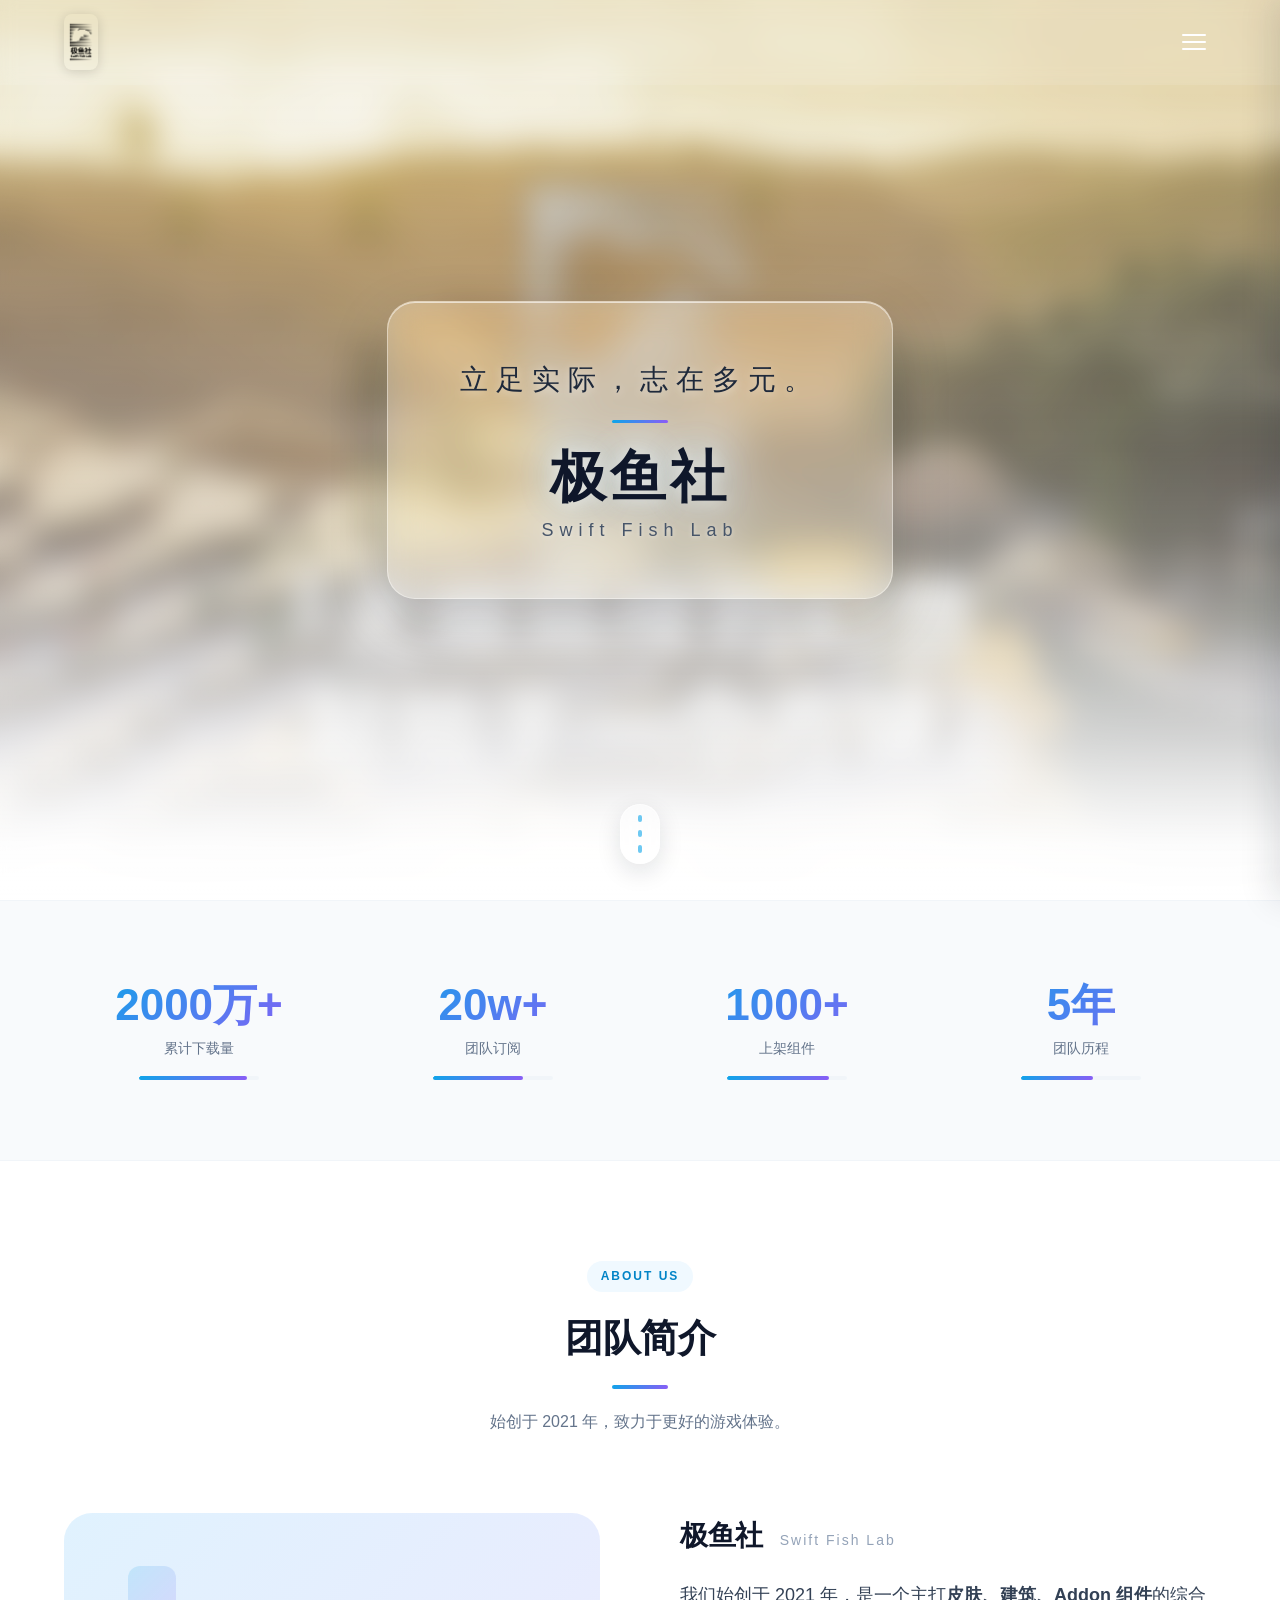
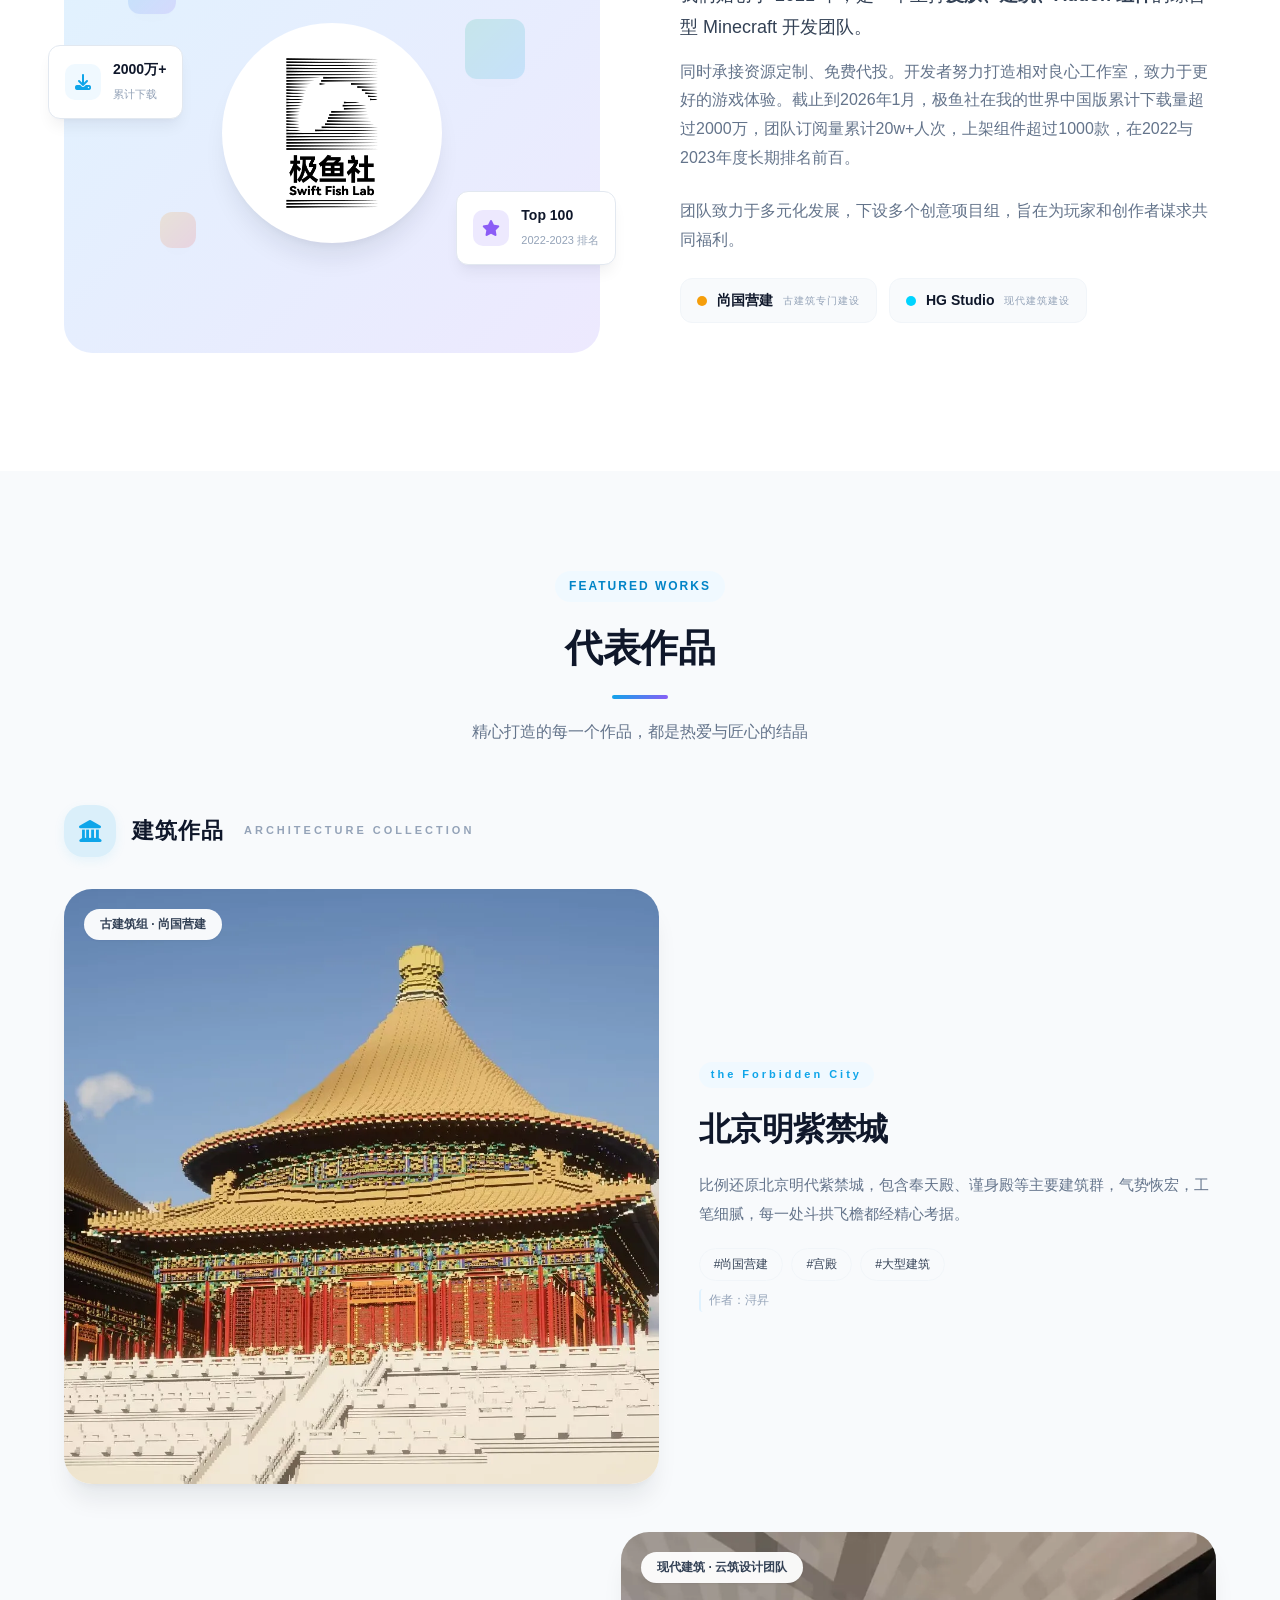
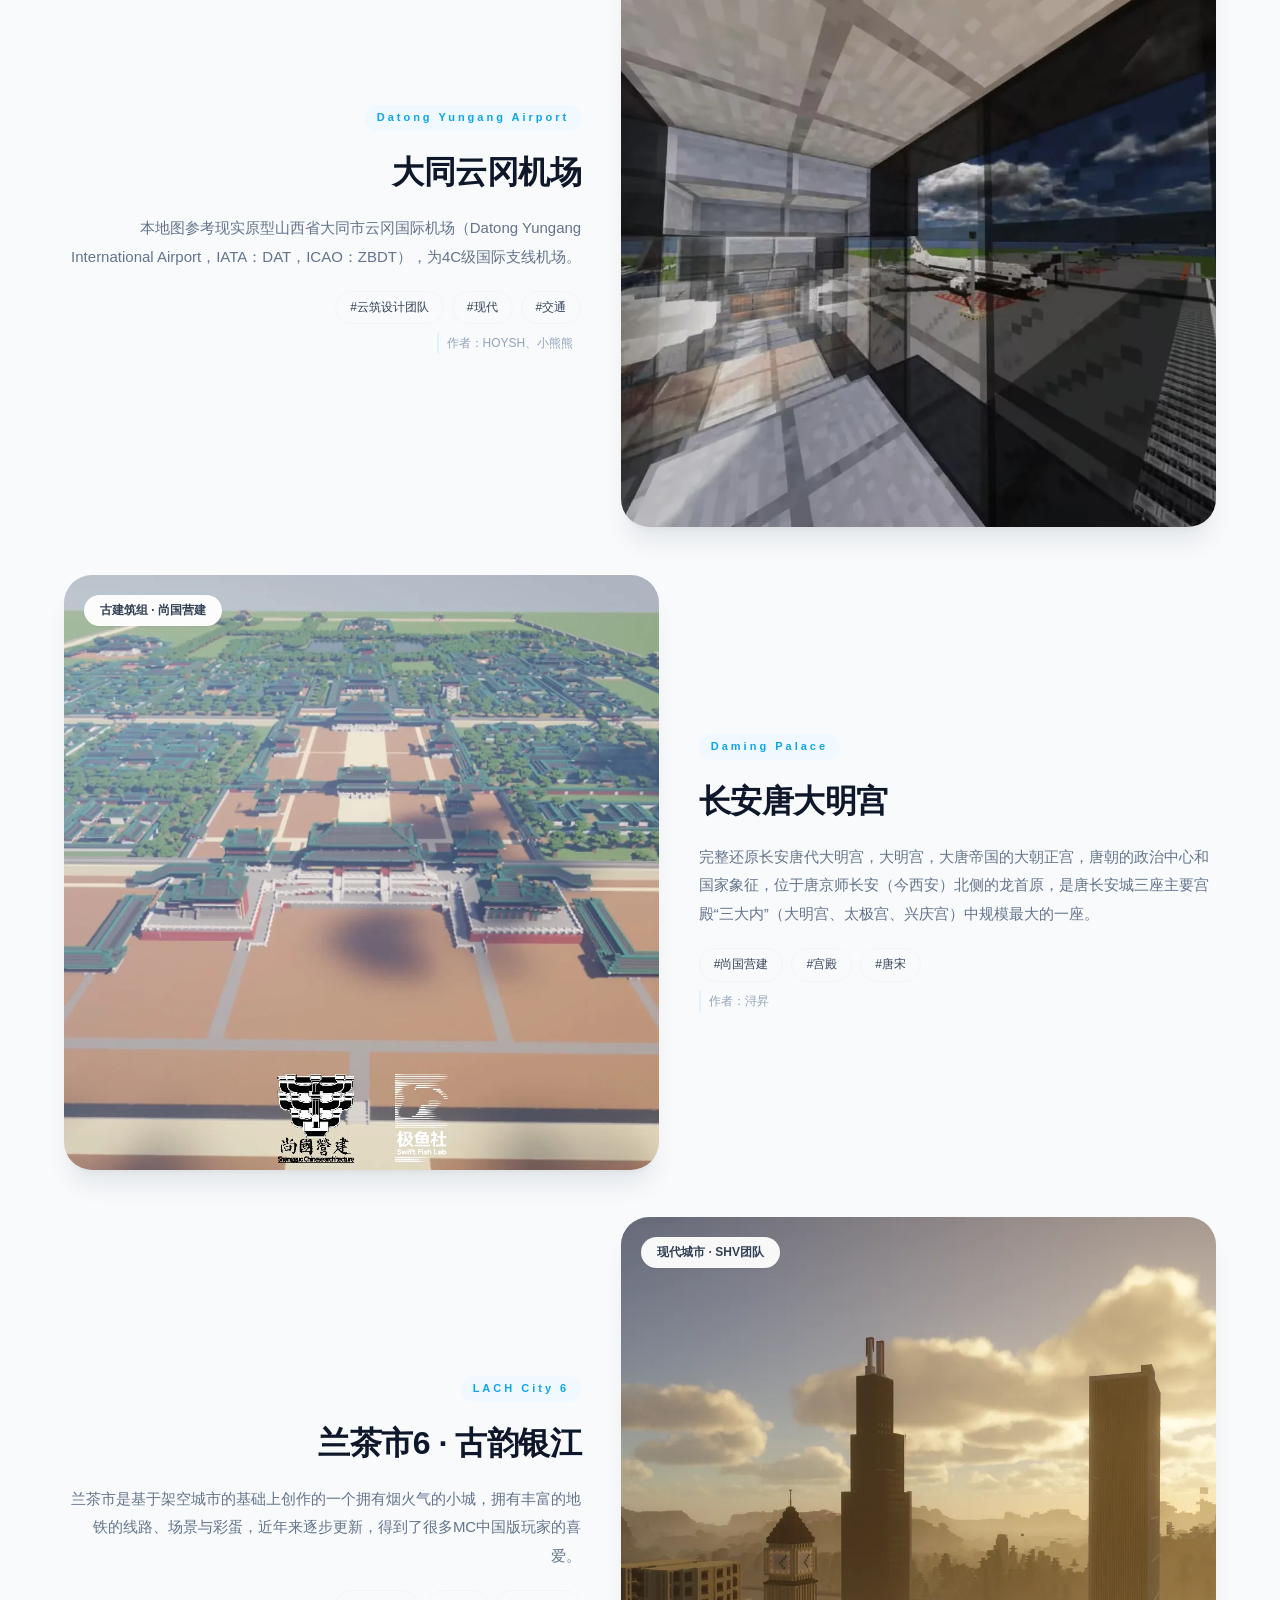
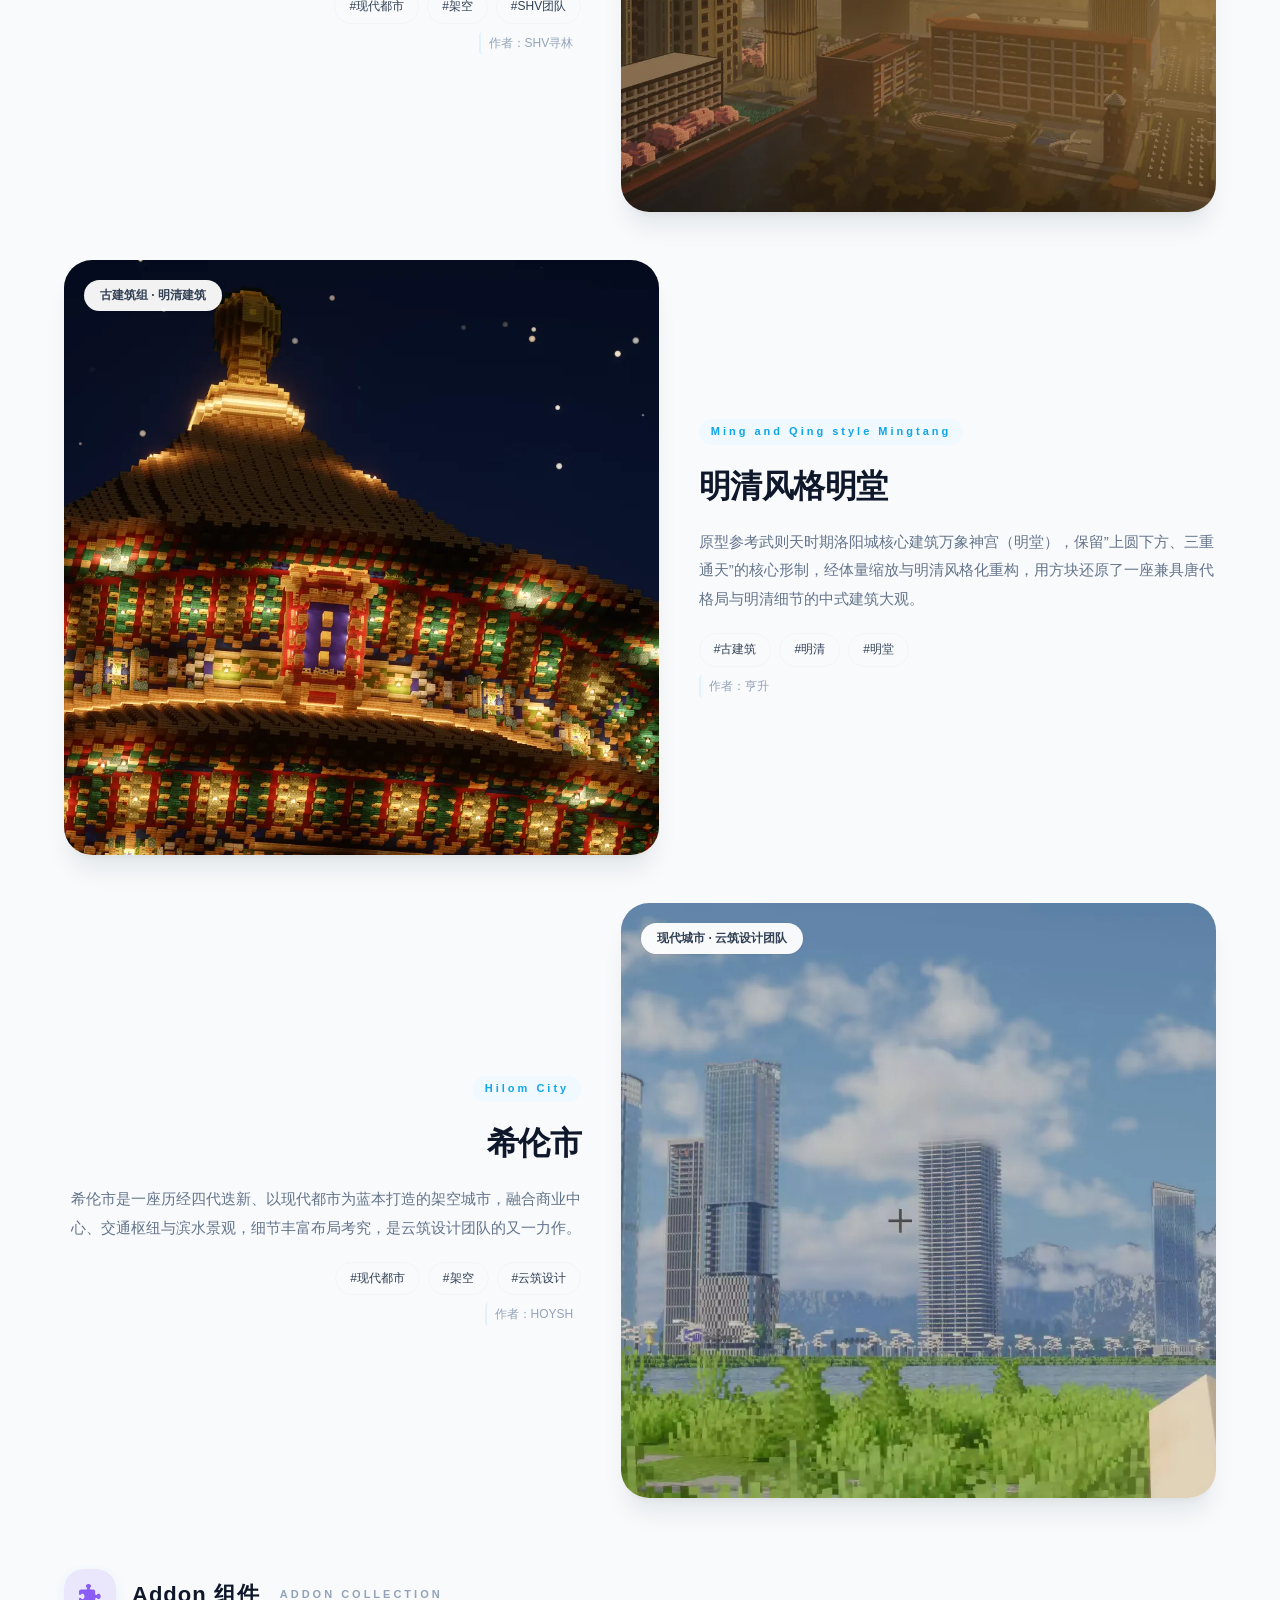
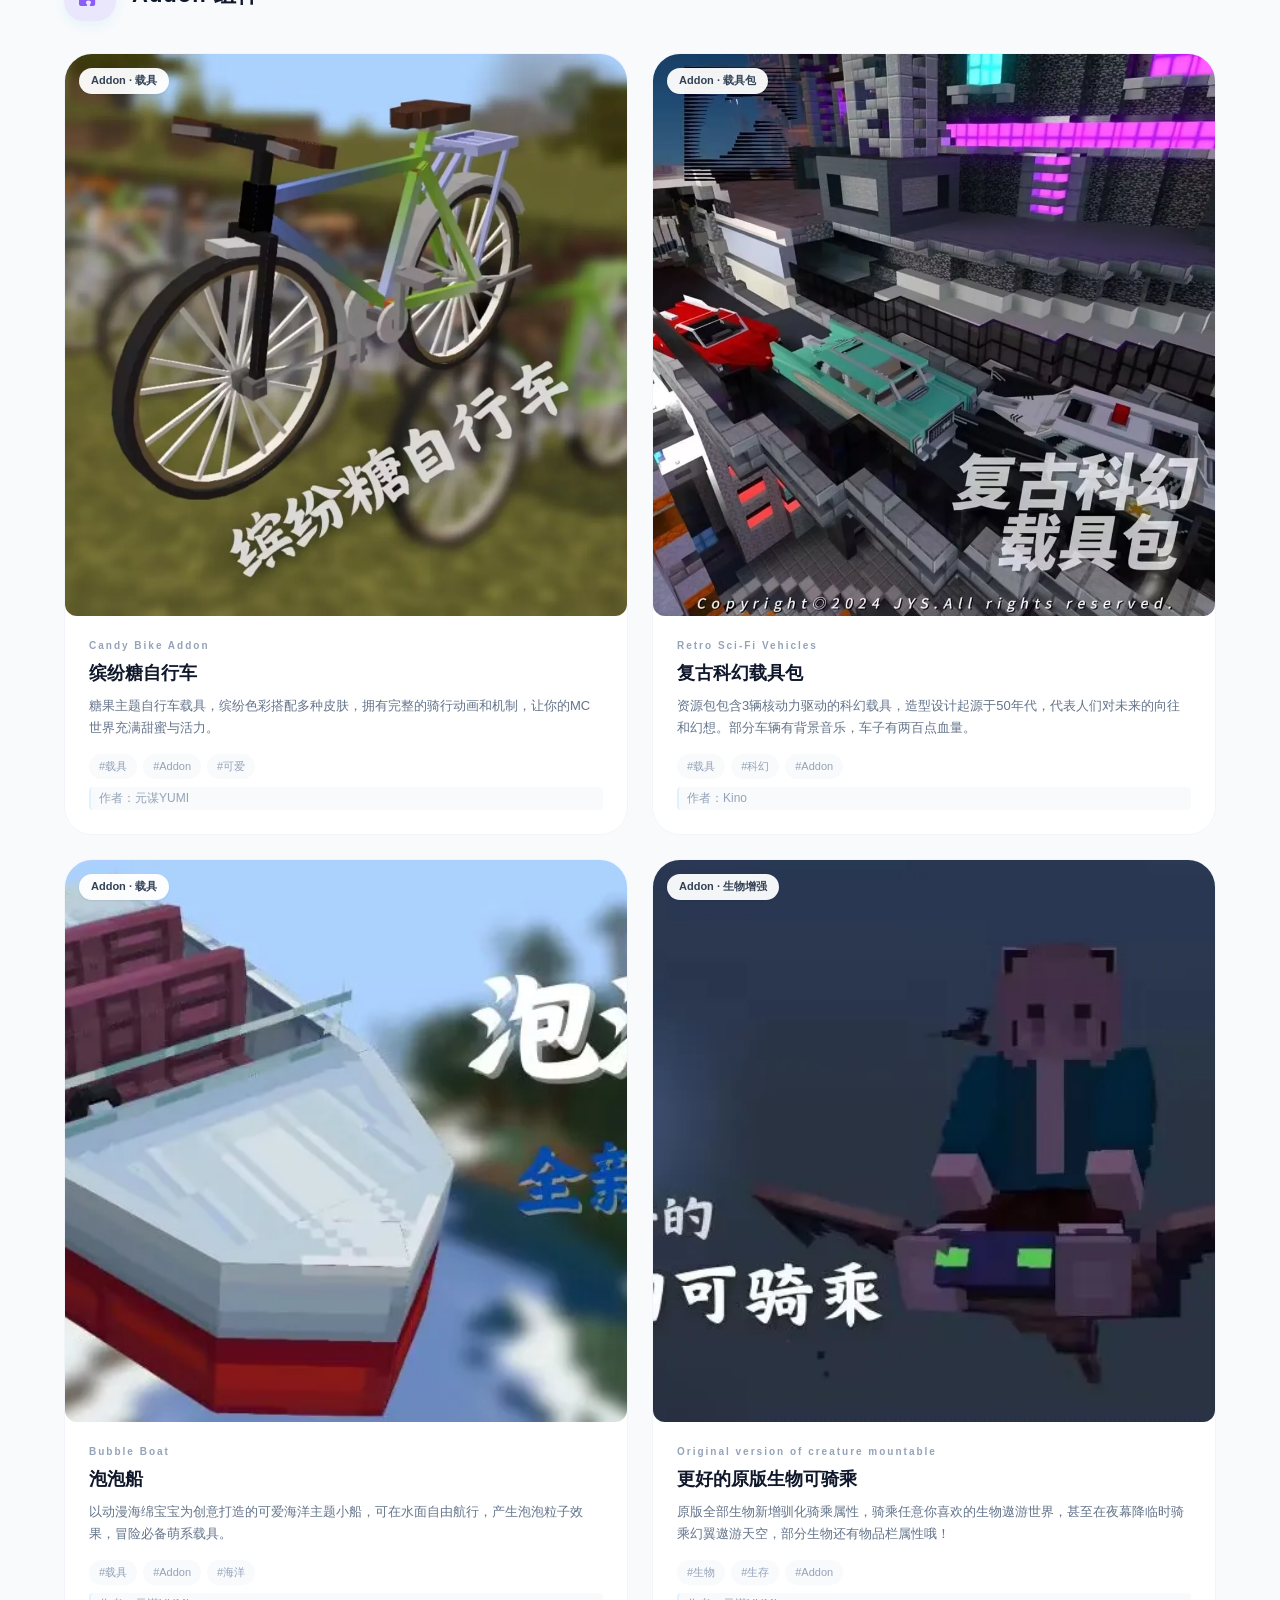
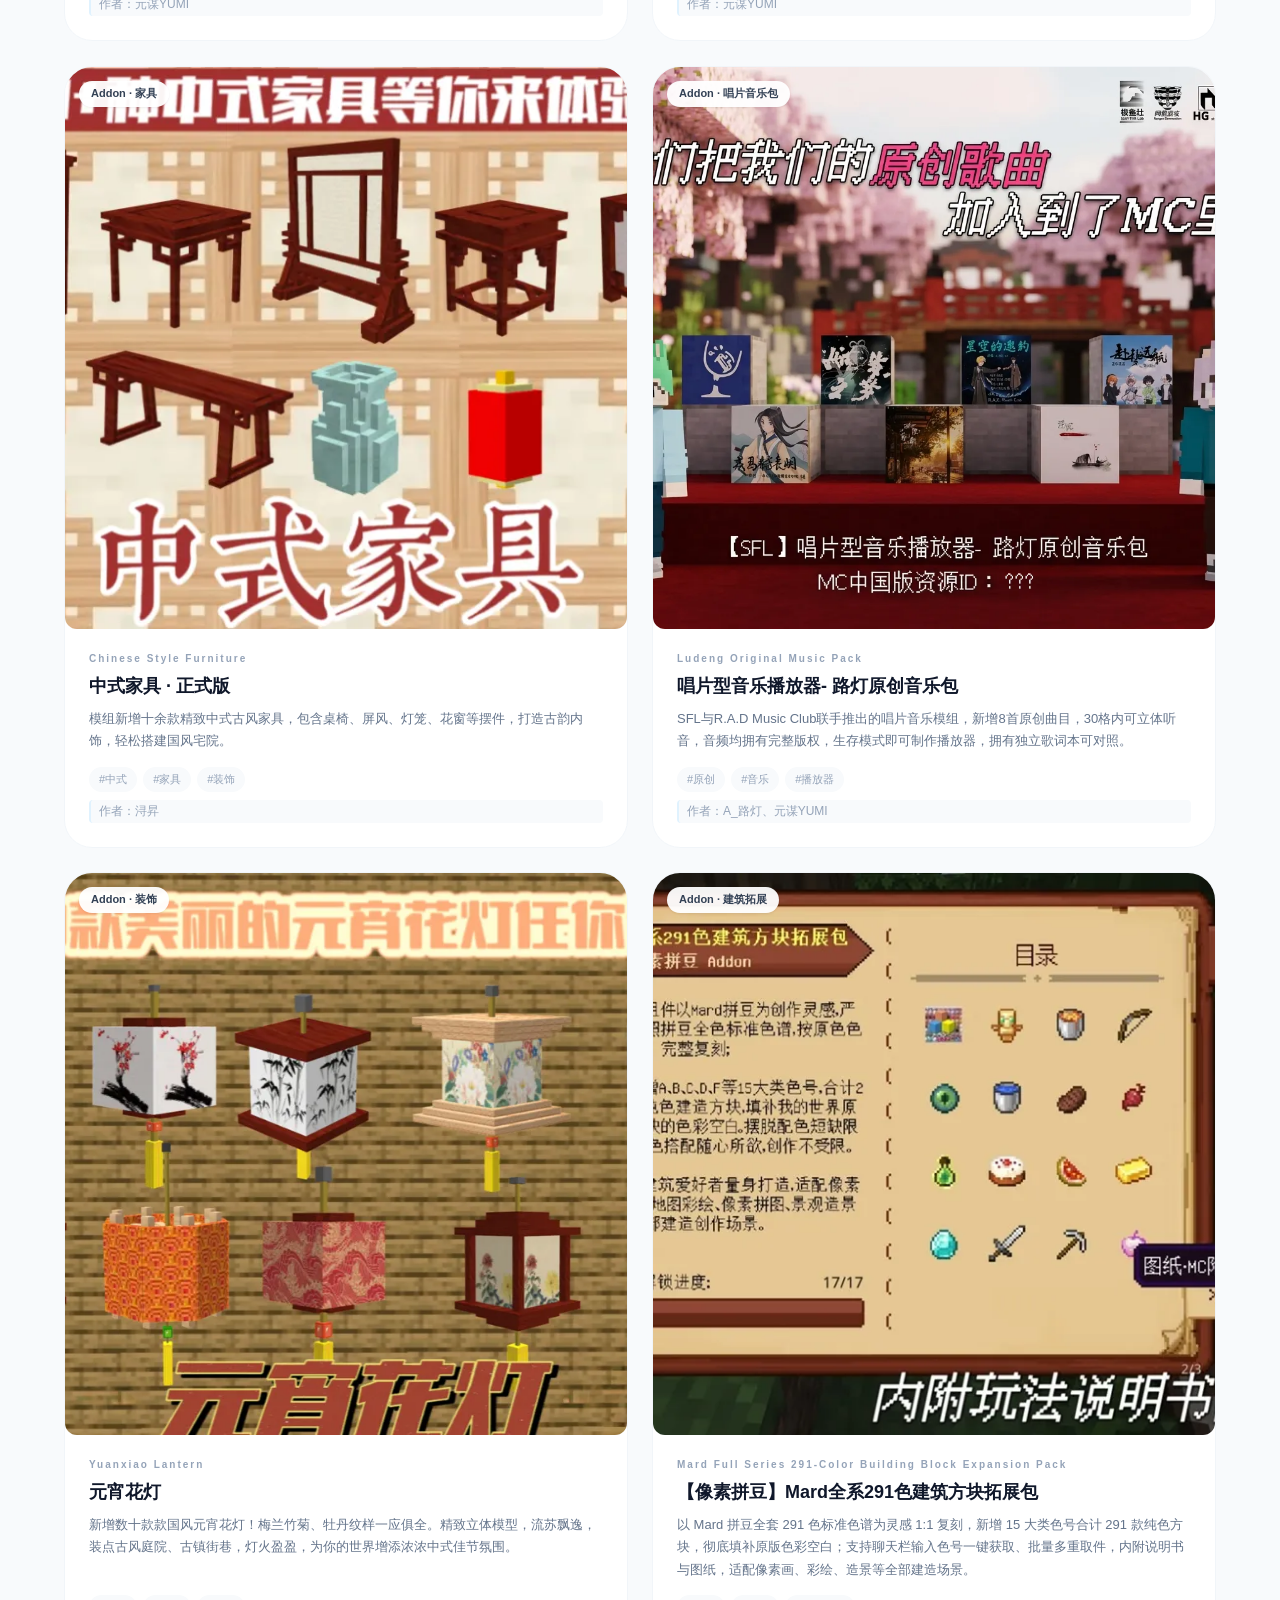
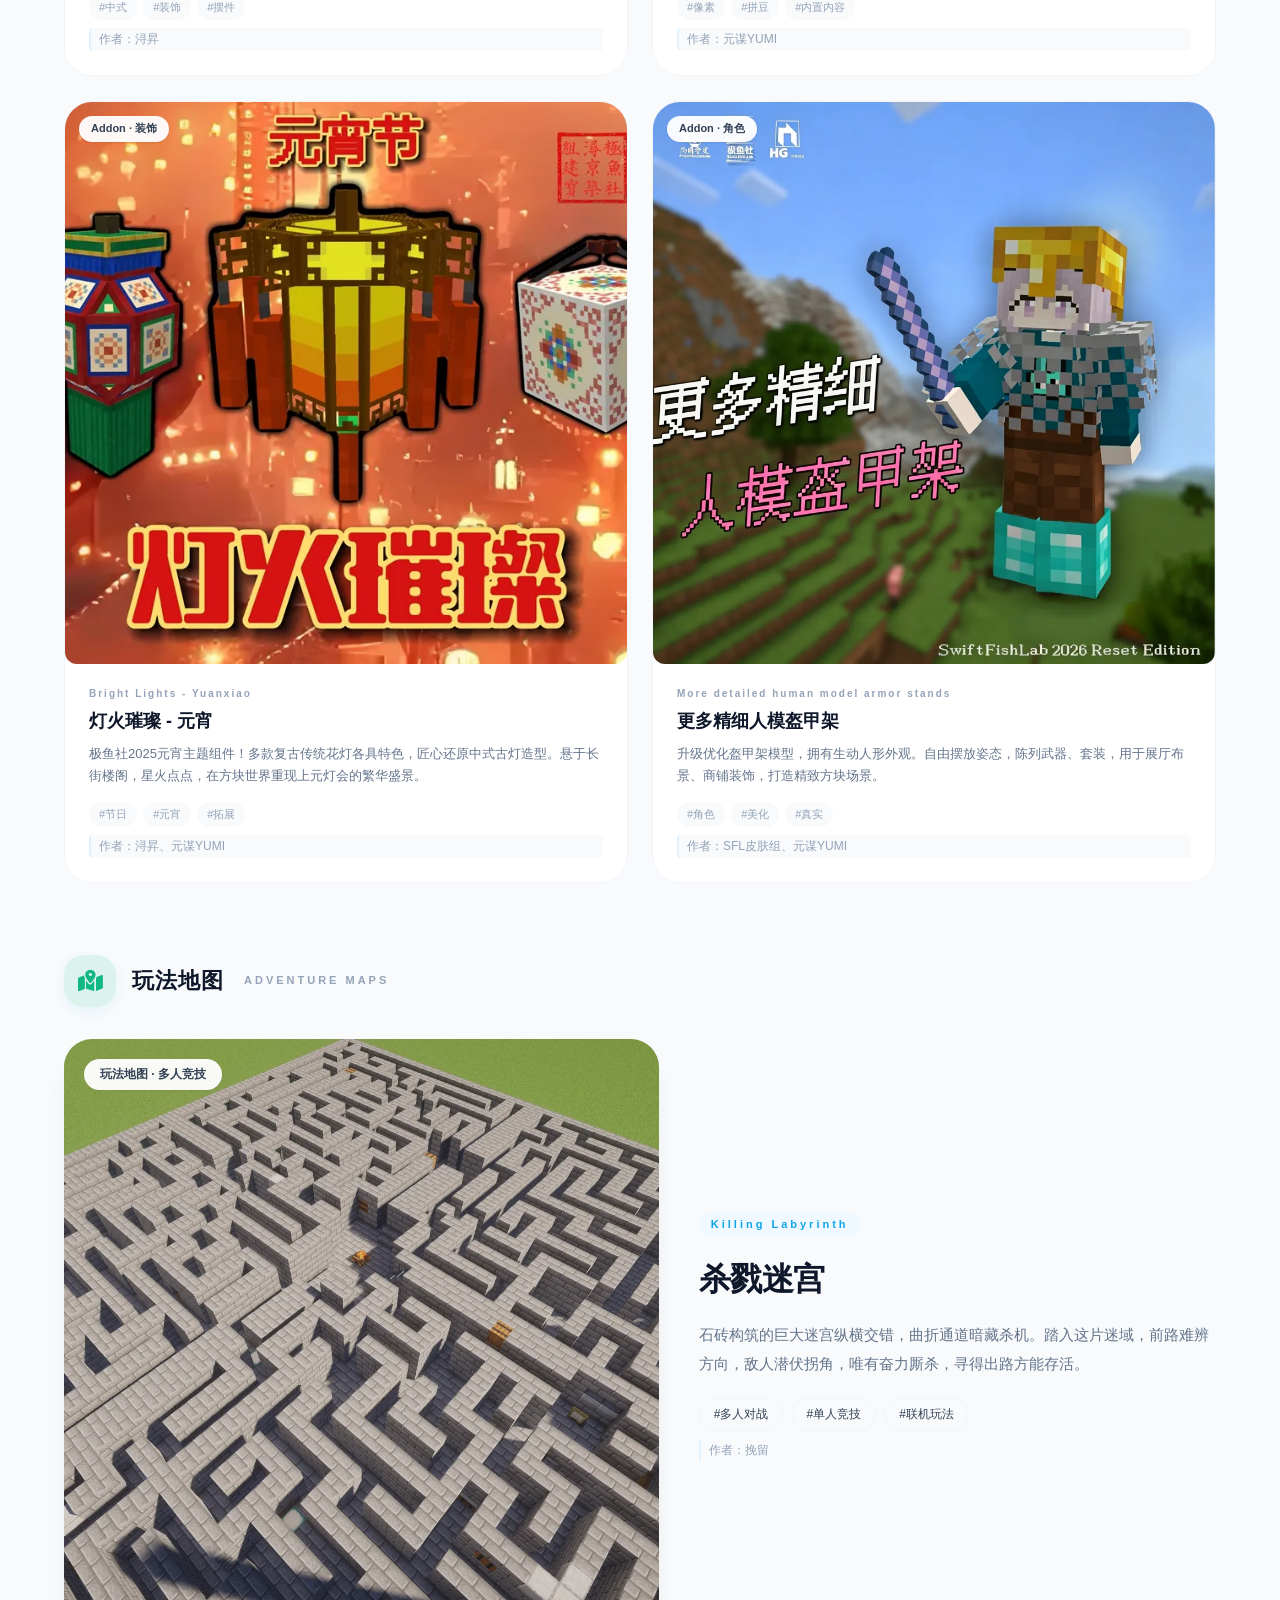
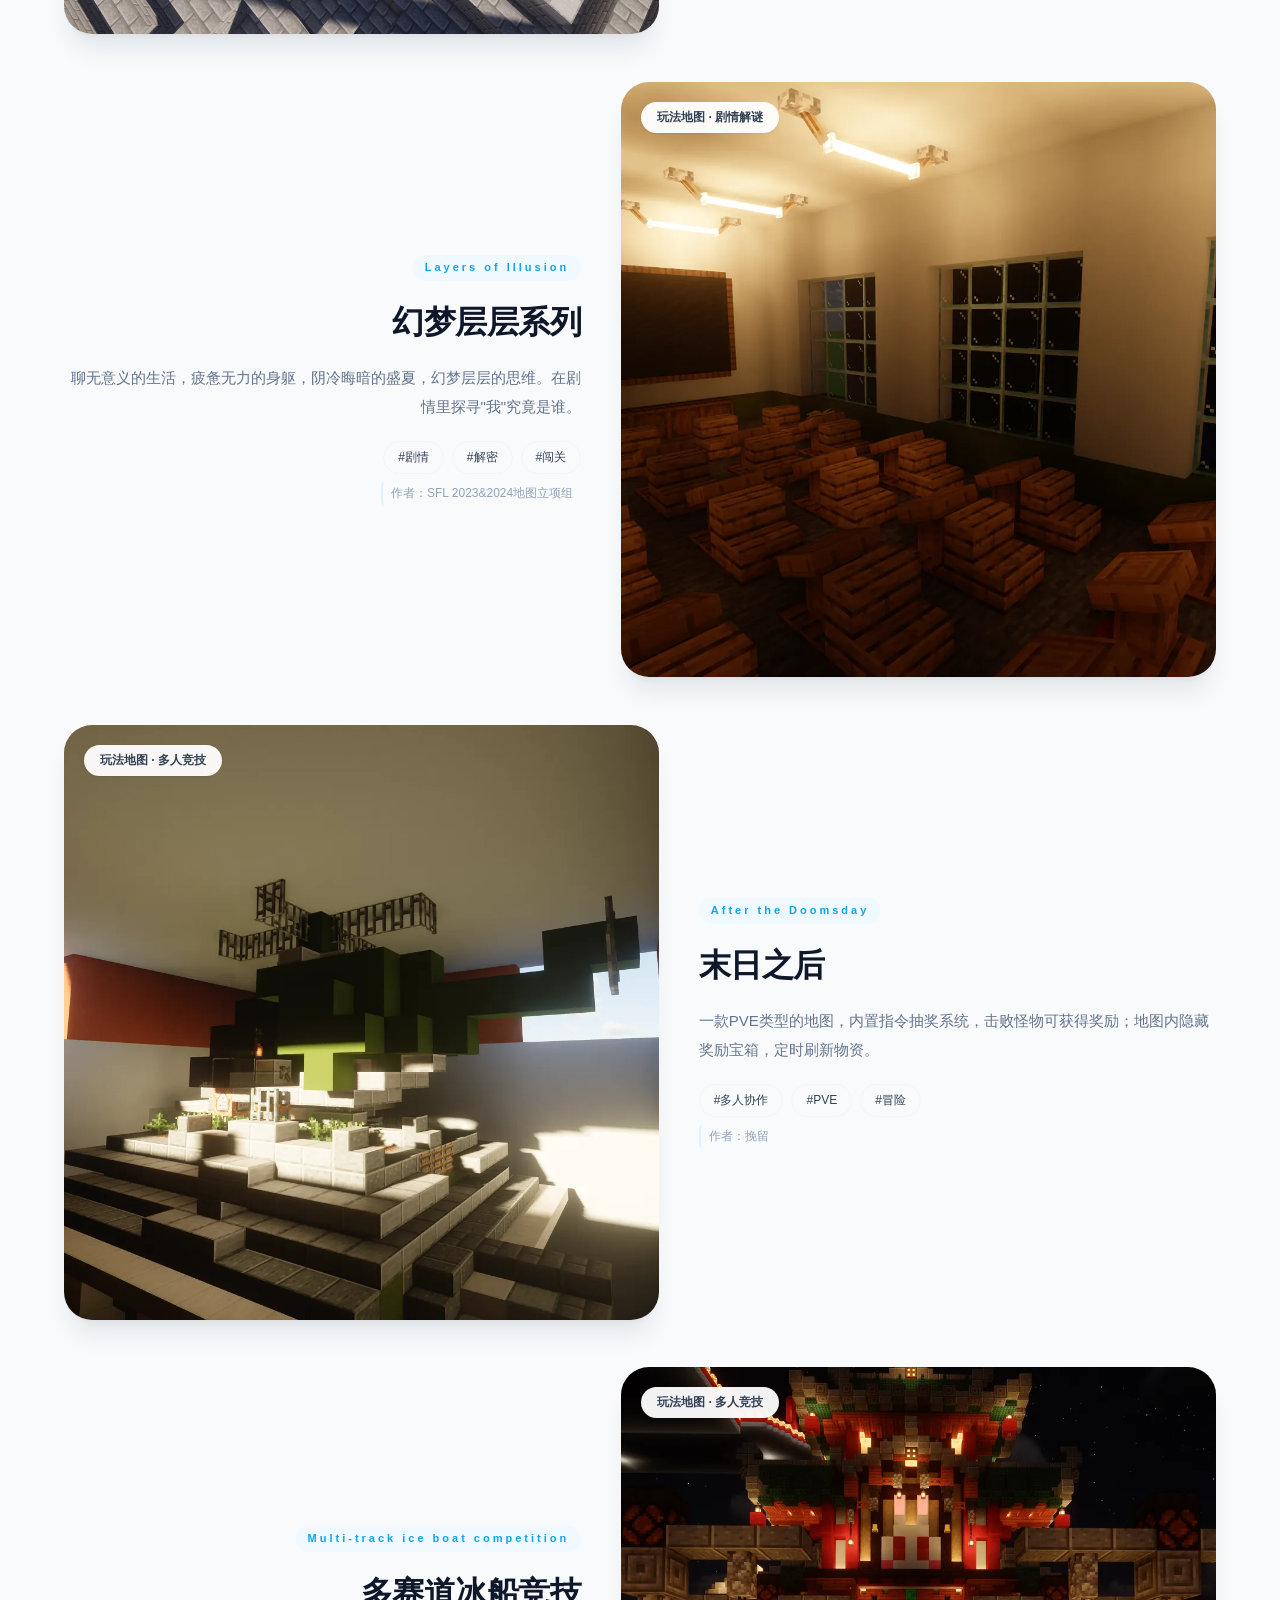
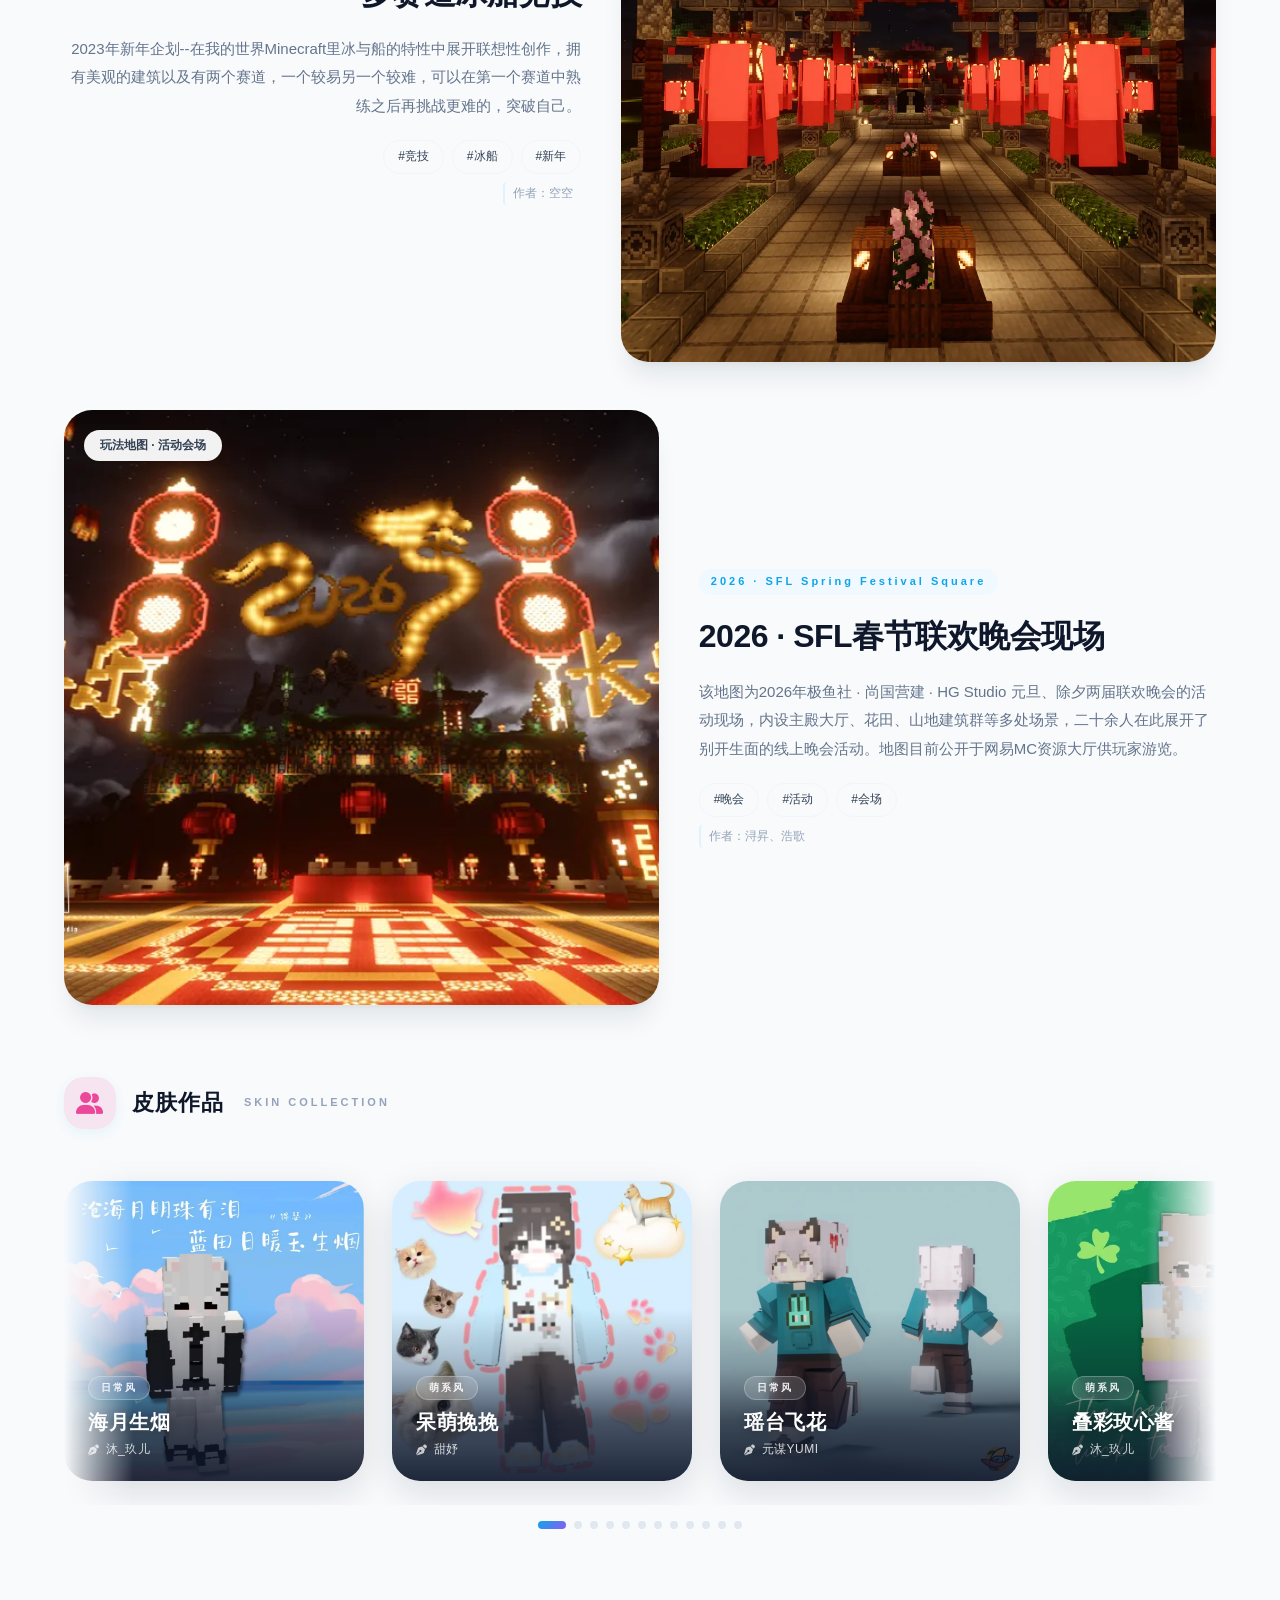
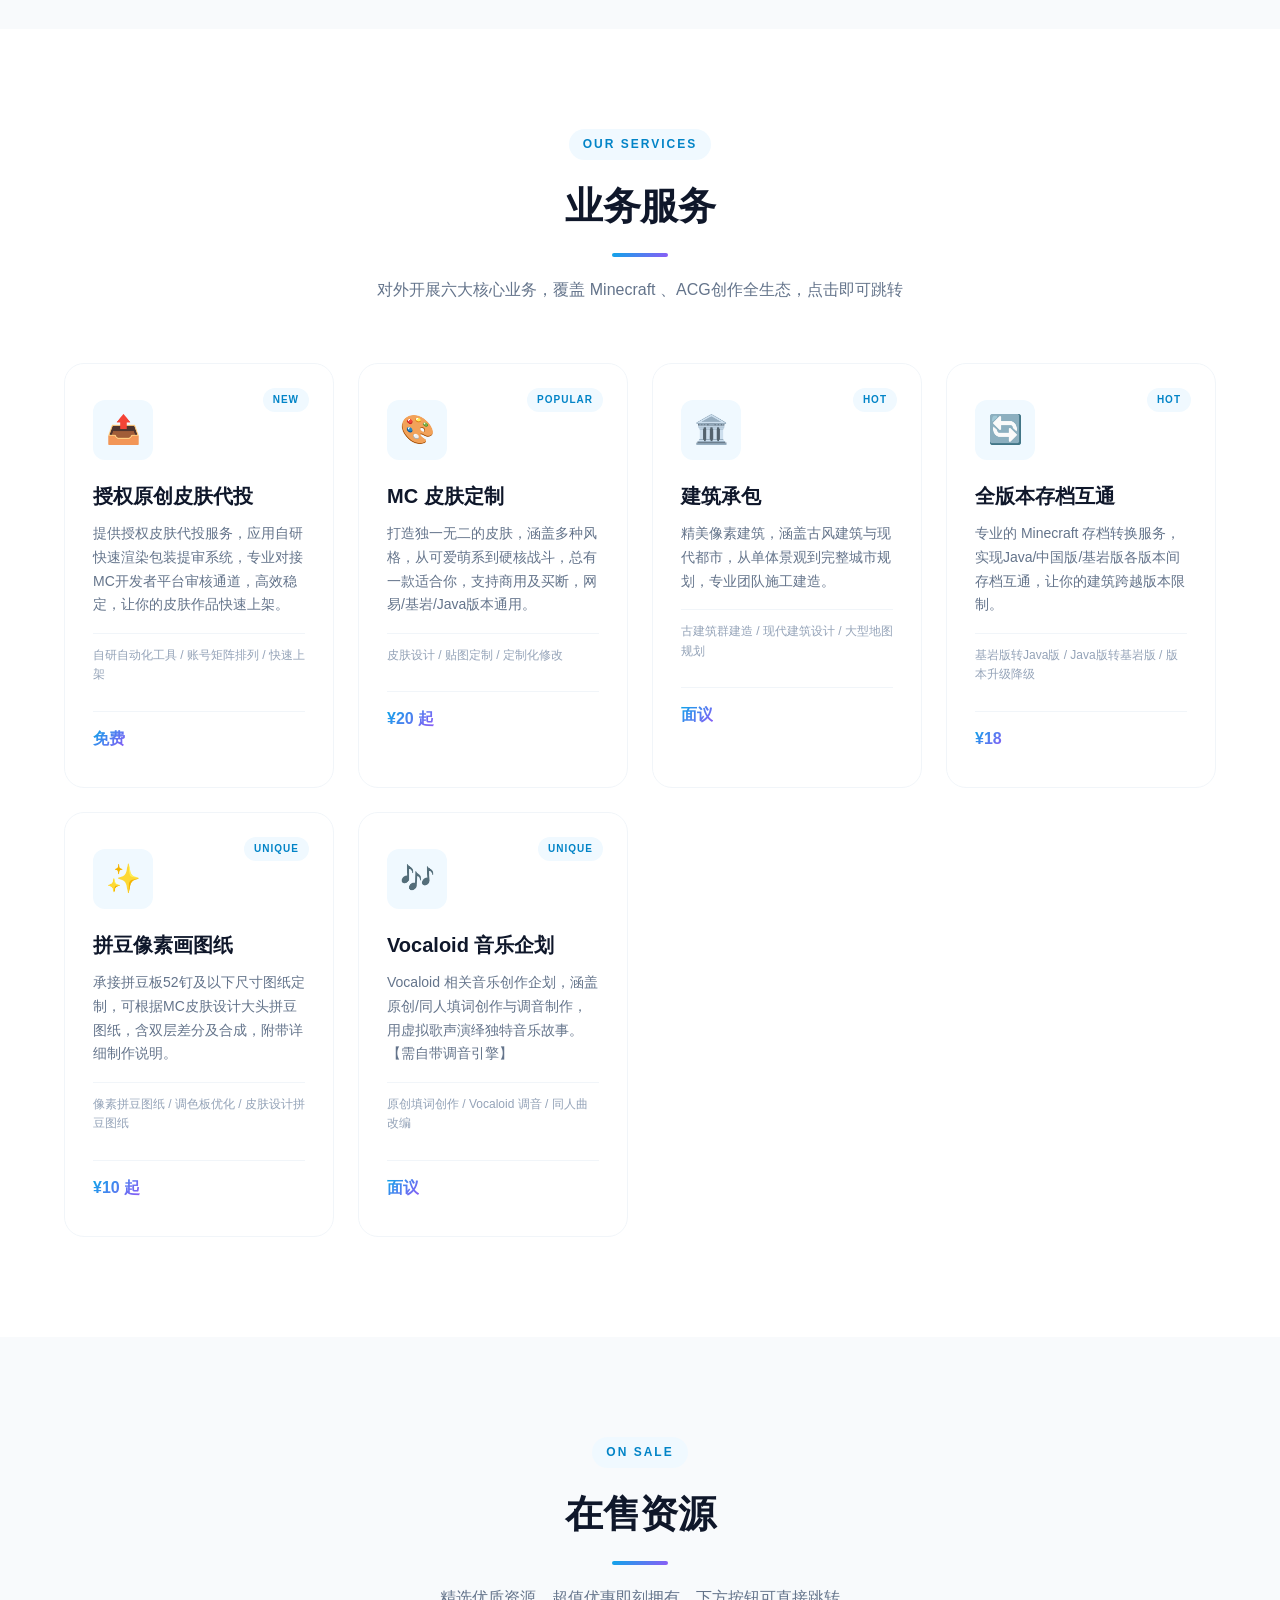
==== commit 3439a3c7: "资源文件添加版本号query string防止浏览器缓存旧版本" ====
--- a/index.html
+++ b/index.html
@@ -48,9 +48,9 @@
     </script>
     <link rel="preload" as="image" href="images/hero-bg.webp" fetchpriority="high">
     <link rel="preload" as="image" href="images/sfllogo.webp">
-    <link rel="preload" as="style" href="style.css">
-    <link rel="stylesheet" href="css/font-awesome.min.css" media="print" onload="this.media='all';this.onload=null">
-    <link rel="stylesheet" href="style.css">
+    <link rel="preload" as="style" href="style.min.css?v=93600b8">
+    <link rel="stylesheet" href="css/font-awesome.min.css?v=93600b8" media="print" onload="this.media='all';this.onload=null">
+    <link rel="stylesheet" href="style.min.css?v=93600b8">
     <noscript><style>.reveal{opacity:1!important;transform:none!important}</style></noscript>
 </head>
 <body class="page-home">
@@ -369,7 +369,7 @@
         </section>
     </main>
 
-    <script src="common.min.js"></script>
+    <script src="common.min.js?v=93600b8"></script>
     <script>
         // 注入导航和页脚（安全调用）
         try { if (typeof injectLayout === 'function') injectLayout('hero'); } catch(e) { console.warn('布局注入失败:', e); }
@@ -605,6 +605,6 @@
     })();
     } // 结束 SITE_DATA 守卫包装
     </script>
-    <script src="script.min.js"></script>
+    <script src="script.min.js?v=93600b8"></script>
 </body>
 </html>
--- a/style.min.css
+++ b/style.min.css
@@ -0,0 +1 @@
+*{margin:0;padding:0;box-sizing:border-box}:root{--primary:#0ea5e9;--primary-dark:#0284c7;--primary-light:#e0f2fe;--primary-pale:#f0f9ff;--secondary:#8b5cf6;--secondary-light:#ede9fe;--accent:#f59e0b;--success:#10b981;--danger:#ef4444;--bg:#ffffff;--bg-soft:#f8fafc;--bg-muted:#f1f5f9;--bg-card:#ffffff;--bg-elevated:#ffffff;--text:#0f172a;--text-2:#334155;--text-3:#64748b;--text-muted:#94a3b8;--border:#e2e8f0;--border-soft:#f1f5f9;--grad-primary:linear-gradient(135deg, #0ea5e9 0%, #8b5cf6 100%);--grad-soft:linear-gradient(135deg, #e0f2fe 0%, #ede9fe 100%);--grad-accent:linear-gradient(135deg, #f59e0b 0%, #ef4444 100%);--radius-sm:8px;--radius:12px;--radius-lg:20px;--radius-xl:28px;--ease:cubic-bezier(0.4, 0, 0.2, 1);--trans:all 0.3s var(--ease);--shadow-sm:0 1px 2px rgba(15, 23, 42, 0.04),0 1px 3px rgba(15, 23, 42, 0.03);--shadow:0 4px 6px -1px rgba(15, 23, 42, 0.05),0 2px 4px -2px rgba(15, 23, 42, 0.04);--shadow-lg:0 10px 15px -3px rgba(15, 23, 42, 0.06),0 4px 6px -4px rgba(15, 23, 42, 0.04);--shadow-xl:0 20px 25px -5px rgba(15, 23, 42, 0.08),0 8px 10px -6px rgba(15, 23, 42, 0.05);--shadow-glow:0 0 40px rgba(14, 165, 233, 0.12)}body{font-family:-apple-system,BlinkMacSystemFont,'PingFang SC','Microsoft YaHei','Segoe UI',Roboto,sans-serif;color:var(--text);background:var(--bg);line-height:1.6;-webkit-font-smoothing:antialiased;overflow-x:hidden}a{color:inherit;text-decoration:none;transition:var(--trans)}button{font-family:inherit;cursor:pointer;border:none;background:0 0;color:inherit}img{max-width:100%;display:block}ol,ul{list-style:none}.container{width:100%;max-width:1200px;margin:0 auto;padding:0 24px}::-webkit-scrollbar{width:8px;height:8px}::-webkit-scrollbar-track{background:var(--bg-soft)}::-webkit-scrollbar-thumb{background:var(--border);border-radius:4px}::-webkit-scrollbar-thumb:hover{background:var(--text-muted)}.reveal{opacity:0;transform:translateY(24px);transition:opacity .7s var(--ease),transform .7s var(--ease);transition-delay:var(--delay, 0s);will-change:opacity,transform;animation:revealFallback .6s var(--ease) 3.5s forwards}@keyframes revealFallback{to{opacity:1;transform:translateY(0)}}.reveal.visible{opacity:1;transform:translateY(0);animation:none}.navbar{position:fixed;top:0;left:0;right:0;z-index:100;background:rgba(255,255,255,.85);backdrop-filter:saturate(180%) blur(16px);-webkit-backdrop-filter:saturate(180%) blur(16px);border-bottom:1px solid transparent;transition:var(--trans)}.page-home .navbar{background:rgba(255,255,255,.1);backdrop-filter:blur(8px);-webkit-backdrop-filter:blur(8px)}.page-home .navbar.scrolled{background:rgba(255,255,255,.96);backdrop-filter:saturate(180%) blur(16px);-webkit-backdrop-filter:saturate(180%) blur(16px);border-bottom-color:var(--border-soft);box-shadow:var(--shadow-sm)}.navbar.scrolled{background:rgba(255,255,255,.96);border-bottom-color:var(--border-soft);box-shadow:var(--shadow-sm)}.page-home .nav-logo .logo-img{border-radius:8px;box-shadow:0 2px 12px rgba(0,0,0,.15)}.nav-container{max-width:1200px;margin:0 auto;padding:14px 24px;display:flex;align-items:center;justify-content:space-between}.nav-logo{display:flex;align-items:center}.logo-img{height:56px;width:auto;object-fit:contain;transition:var(--trans)}.nav-logo:hover .logo-img{transform:scale(1.03)}.logo-mark{display:none}.logo-text{display:none}.nav-toggle{display:flex;flex-direction:column;justify-content:center;gap:5px;width:44px;height:44px;padding:10px;border-radius:var(--radius-sm);transition:var(--trans);z-index:110}.nav-toggle:hover{background:var(--bg-soft)}.page-home .nav-toggle:hover{background:rgba(255,255,255,.12)}.nav-toggle span{display:block;width:24px;height:2px;background:var(--text);border-radius:2px;transition:var(--trans)}.page-home .nav-toggle span{background:#fff}.page-home .navbar.scrolled .nav-toggle span{background:var(--text)}.nav-toggle.active span:first-child{transform:translateY(7px) rotate(45deg)}.nav-toggle.active span:nth-child(2){opacity:0;transform:translateX(-10px)}.nav-toggle.active span:nth-child(3){transform:translateY(-7px) rotate(-45deg)}.nav-overlay{position:fixed;inset:0;background:rgba(15,23,42,.5);backdrop-filter:blur(2px);opacity:0;visibility:hidden;transition:opacity .3s var(--ease),visibility .3s var(--ease);z-index:105}.nav-overlay.active{opacity:1;visibility:visible}.nav-menu{position:fixed;top:0;right:0;height:100vh;width:min(360px,85vw);background:var(--bg);display:flex;flex-direction:column;align-items:stretch;gap:0;padding:100px 24px 40px;margin:0;list-style:none;box-shadow:-8px 0 32px rgba(15,23,42,.12);transform:translateX(100%);transition:transform .4s cubic-bezier(.4, 0, .2, 1);z-index:109;overflow-y:auto}.nav-menu.active{transform:translateX(0)}.nav-menu li{border-bottom:1px solid var(--border-soft)}.nav-menu li:last-child{border-bottom:none}.nav-link{display:flex;align-items:center;padding:16px 8px;font-size:16px;font-weight:500;color:var(--text-2);position:relative;transition:var(--trans)}.nav-link::before{content:'';display:inline-block;width:4px;height:4px;border-radius:50%;background:var(--primary);opacity:0;margin-right:0;transition:var(--trans)}.nav-link:hover{color:var(--primary);padding-left:16px;background:var(--primary-pale);border-radius:var(--radius-sm)}.nav-link:hover::before{opacity:1;margin-right:12px}.nav-link.active{color:var(--primary);font-weight:700;background:var(--primary-pale);border-radius:var(--radius-sm);padding-left:16px}.nav-link.active::before{opacity:1;margin-right:12px}.hero{position:relative;min-height:100vh;padding:0;overflow:hidden;background:#000;background-image:url('images/hero-bg.webp');background-size:cover;background-position:top center;background-repeat:no-repeat;display:flex;align-items:flex-end}.hero-bg{position:absolute;inset:0;background:linear-gradient(to bottom,rgba(0,0,0,0) 40%,rgba(0,0,0,.05) 60%,rgba(255,255,255,.55) 82%,rgba(255,255,255,.96) 94%,#fff 100%);pointer-events:none}.grid-overlay{display:none}.hero-glow{display:none}.hero-particles{display:none}.hero-content{position:relative;width:100%;text-align:center;z-index:2;padding:0 24px;margin-top:auto;margin-bottom:18vh}.hero-actions{display:flex;gap:16px;justify-content:center;flex-wrap:wrap}.hero-scroll{position:absolute;bottom:24px;left:50%;transform:translateX(-50%);display:flex;flex-direction:column;gap:4px;cursor:pointer;animation:scrollBounce 2s ease-in-out infinite;z-index:2}.hero-scroll span{display:block;width:2px;height:10px;background:rgba(148,163,184,.7);border-radius:1px}@keyframes scrollBounce{0%,100%{transform:translateX(-50%) translateY(0)}50%{transform:translateX(-50%) translateY(8px)}}.btn{display:inline-flex;align-items:center;justify-content:center;gap:8px;padding:12px 24px;border-radius:var(--radius-sm);font-size:14px;font-weight:600;transition:var(--trans);cursor:pointer;white-space:nowrap;border:1px solid transparent}.btn i{font-size:14px}.btn-lg{padding:14px 32px;font-size:15px;border-radius:var(--radius)}.btn-primary{background:var(--grad-primary);color:#fff;box-shadow:0 4px 14px rgba(14,165,233,.25)}.btn-primary:hover{transform:translateY(-2px);box-shadow:0 8px 20px rgba(14,165,233,.35)}.btn-primary:active{transform:translateY(0)}.btn-ghost{background:var(--bg);color:var(--text-2);border-color:var(--border)}.hero .btn-ghost{background:rgba(255,255,255,.92);color:var(--text-2);border-color:var(--border);backdrop-filter:blur(6px)}.hero .btn-ghost:hover{background:#fff;border-color:var(--primary);color:var(--primary)}.hero .btn-primary{box-shadow:0 6px 20px rgba(14,165,233,.3)}.btn-ghost:hover{border-color:var(--primary);color:var(--primary);background:var(--primary-pale)}.btn-outline{background:0 0;color:var(--primary);border-color:var(--primary-light)}.btn-outline:hover{background:var(--primary-pale);transform:translateY(-2px)}.stats{background:var(--bg-soft);padding:60px 0;border-top:1px solid var(--border-soft);border-bottom:1px solid var(--border-soft)}.stats-row{display:grid;grid-template-columns:repeat(4,1fr);gap:24px}.stat-item{text-align:center;padding:20px}.stat-value{font-size:clamp(32px, 5vw, 44px);font-weight:800;background:var(--grad-primary);-webkit-background-clip:text;background-clip:text;-webkit-text-fill-color:transparent;line-height:1.1;margin-bottom:8px}.stat-label{font-size:14px;color:var(--text-3);font-weight:500;margin-bottom:16px}.stat-bar{height:4px;background:var(--border-soft);border-radius:2px;max-width:120px;margin:0 auto;overflow:hidden}.stat-bar span{display:block;height:100%;background:var(--grad-primary);border-radius:2px;transform-origin:left;animation:barGrow 1.5s var(--ease) forwards;transform:scaleX(0);animation-delay:var(--delay, 0s)}@keyframes barGrow{to{transform:scaleX(1)}}.section{padding:100px 0;position:relative}.section:nth-of-type(2n){background:var(--bg-soft)}.section-head{text-align:center;margin-bottom:60px;max-width:640px;margin-left:auto;margin-right:auto}.section-tag{display:inline-block;padding:6px 14px;background:var(--primary-pale);color:var(--primary-dark);font-size:12px;font-weight:600;letter-spacing:2px;border-radius:100px;margin-bottom:16px}.section-title{font-size:clamp(28px, 4vw, 38px);font-weight:800;color:var(--text);margin-bottom:16px;letter-spacing:-.5px}.section-title.left{text-align:left}.section-divider{width:56px;height:4px;background:var(--grad-primary);border-radius:2px;margin:0 auto 20px}.section-divider.left{margin-left:0}.section-subtitle{color:var(--text-3);font-size:16px}.services-grid{display:grid;grid-template-columns:repeat(auto-fit,minmax(260px,1fr));gap:24px}.service-card{position:relative;background:var(--bg-card);border:1px solid var(--border-soft);border-radius:var(--radius-lg);padding:36px 28px;text-align:left;transition:var(--trans);overflow:hidden;display:block}.service-card::before{content:'';position:absolute;top:0;left:0;right:0;height:3px;background:var(--card-color,var(--primary));opacity:0;transition:opacity .3s var(--ease)}.card-shine{position:absolute;top:0;left:-100%;width:100%;height:100%;background:linear-gradient(90deg,transparent,rgba(14,165,233,.08),transparent);transition:left .7s var(--ease);pointer-events:none}.service-card:hover{transform:translateY(-8px);border-color:var(--card-color,var(--primary));box-shadow:var(--shadow-xl)}.service-card:hover::before{opacity:1}.service-card:hover .card-shine{left:100%}.card-icon{width:60px;height:60px;border-radius:var(--radius);background:var(--primary-pale);color:var(--card-color,var(--primary));display:flex;align-items:center;justify-content:center;margin-bottom:20px;transition:var(--trans)}.icon-emoji{font-size:28px;line-height:1}.service-card:hover .card-icon{transform:scale(1.1) rotate(-6deg);background:var(--card-color,var(--primary))}.service-card:hover .card-icon .icon-emoji{filter:brightness(0) saturate(100%) invert(1)}.card-badge{position:absolute;top:24px;right:24px;padding:4px 10px;background:var(--primary-pale);color:var(--primary-dark);font-size:10px;font-weight:700;letter-spacing:1px;border-radius:100px}.card-title{font-size:20px;font-weight:700;color:var(--text);margin-bottom:10px}.card-desc{color:var(--text-3);font-size:14px;line-height:1.7;margin-bottom:16px}.card-features{font-size:12px;color:var(--text-muted);padding:12px 0;border-top:1px solid var(--border-soft)}.card-action{display:flex;align-items:center;justify-content:space-between;font-size:13px;font-weight:600;color:var(--card-color,var(--primary));padding-top:14px;border-top:1px solid var(--border-soft)}.card-action i{transition:var(--trans)}.service-card:hover .card-action i{transform:translateX(4px)}.about-preview{background:var(--bg)}.about-layout{display:grid;grid-template-columns:1fr 1fr;gap:80px;align-items:center}.about-visual{position:relative;min-height:440px}.visual-main{position:relative;width:100%;height:440px;background:var(--grad-soft);border-radius:var(--radius-xl);display:flex;align-items:center;justify-content:center;overflow:hidden}.visual-center{width:220px;height:220px;background:var(--bg);border-radius:50%;display:flex;align-items:center;justify-content:center;box-shadow:var(--shadow-xl);z-index:2}.visual-logo-img{width:140px;height:auto;object-fit:contain}.visual-logo-img-footer{width:90px;height:auto;object-fit:contain}.floating-cube{position:absolute;width:48px;height:48px;border-radius:12px;background:var(--bg);box-shadow:var(--shadow-lg)}.cube-1{top:12%;left:12%;animation:floatCube 6s ease-in-out infinite;background:linear-gradient(135deg,#0ea5e9,#8b5cf6);opacity:.15}.cube-2{top:68%;left:18%;width:36px;height:36px;animation:floatCube 7s ease-in-out infinite 1s;background:linear-gradient(135deg,#f59e0b,#ef4444);opacity:.15}.cube-3{top:24%;right:14%;width:60px;height:60px;animation:floatCube 8s ease-in-out infinite .5s;background:linear-gradient(135deg,#10b981,#0ea5e9);opacity:.15}@keyframes floatCube{0%,100%{transform:translateY(0) rotate(0)}50%{transform:translateY(-18px) rotate(10deg)}}.visual-float-badge{position:absolute;background:var(--bg);border:1px solid var(--border);border-radius:var(--radius);padding:12px 16px;display:flex;align-items:center;gap:12px;box-shadow:var(--shadow-lg);z-index:3}.badge-left{left:-16px;top:30%}.badge-right{right:-16px;bottom:20%}.visual-float-badge i{width:36px;height:36px;border-radius:10px;display:flex;align-items:center;justify-content:center;font-size:16px}.badge-left i{background:var(--primary-pale);color:var(--primary)}.badge-right i{background:var(--secondary-light);color:var(--secondary)}.visual-float-badge strong{display:block;font-size:14px;color:var(--text)}.visual-float-badge span{font-size:11px;color:var(--text-muted)}.about-text{padding:20px 0}.about-text .lead{font-size:18px;line-height:1.8;color:var(--text-2);margin:20px 0 14px;font-weight:500}.about-text p{color:var(--text-3);margin-bottom:24px;line-height:1.8}.about-subteams{display:flex;flex-wrap:wrap;gap:12px;margin-bottom:28px}.subteam-chip{display:flex;align-items:center;gap:10px;padding:10px 16px;background:var(--bg-soft);border:1px solid var(--border-soft);border-radius:var(--radius);transition:var(--trans)}.subteam-chip:hover{border-color:var(--primary-light);background:var(--primary-pale)}.chip-dot{width:10px;height:10px;border-radius:50%}.chip-name{font-weight:600;color:var(--text);font-size:14px}.chip-en{font-size:10px;color:var(--text-muted);letter-spacing:1px}.works-showcase{display:grid;grid-template-columns:repeat(2,1fr);gap:24px}.showcase-item{background:var(--bg-card);border:1px solid var(--border-soft);border-radius:var(--radius-lg);overflow:hidden;transition:var(--trans)}.showcase-item:hover{transform:translateY(-6px);box-shadow:var(--shadow-xl);border-color:var(--border)}.showcase-visual{position:relative;aspect-ratio:1/1;background:var(--grad-soft);display:flex;align-items:center;justify-content:center;overflow:hidden}.showcase-placeholder{font-size:72px;color:rgba(14,165,233,.4);transition:var(--trans)}.showcase-item:hover .showcase-placeholder{transform:scale(1.15);color:rgba(14,165,233,.6)}.showcase-category{position:absolute;top:16px;left:16px;padding:4px 12px;background:rgba(255,255,255,.95);color:var(--text-2);font-size:12px;font-weight:600;border-radius:100px;box-shadow:var(--shadow-sm)}.showcase-info{padding:24px}.showcase-info h3{font-size:18px;font-weight:700;color:var(--text);margin-bottom:8px}.showcase-info p{color:var(--text-3);font-size:14px;line-height:1.7;margin-bottom:12px}.showcase-tags{display:flex;flex-wrap:wrap;gap:6px}.showcase-tags span{padding:3px 10px;background:var(--bg-soft);color:var(--text-muted);font-size:11px;border-radius:100px}.works-cta{text-align:center;margin-top:48px}.platforms-section{background:var(--bg)}.platforms-grid{display:grid;grid-template-columns:repeat(auto-fit,minmax(240px,1fr));gap:20px}.platform-card{display:flex;align-items:center;gap:16px;background:var(--bg-card);border:1px solid var(--border-soft);border-radius:var(--radius-lg);padding:20px;transition:var(--trans);position:relative;overflow:hidden}.platform-card::after{content:'';position:absolute;top:0;right:0;width:120px;height:120px;background:var(--p-color);opacity:.05;border-radius:0 0 0 100%;transition:var(--trans)}.platform-card:hover{border-color:var(--p-color);transform:translateY(-4px);box-shadow:var(--shadow-lg)}.platform-card:hover::after{opacity:.1;transform:scale(1.1)}.platform-icon{width:48px;height:48px;border-radius:var(--radius);background:var(--bg-soft);display:flex;align-items:center;justify-content:center;font-size:20px;transition:var(--trans);z-index:1}.platform-card:hover .platform-icon{background:var(--p-color);color:#fff}.platform-info{flex:1;z-index:1}.platform-info h4{font-size:15px;font-weight:600;color:var(--text);margin-bottom:2px}.platform-info span{font-size:12px;color:var(--text-muted)}.platform-arrow{color:var(--text-muted);font-size:14px;transition:var(--trans);z-index:1}.platform-card:hover .platform-arrow{color:var(--p-color);transform:translate(4px,-4px)}.cta-card{position:relative;background:var(--grad-primary);border-radius:var(--radius-xl);padding:60px 40px;text-align:center;overflow:hidden;color:#fff}.cta-bg{position:absolute;inset:0;background-image:radial-gradient(circle at 10% 20%,rgba(255,255,255,.15) 0,transparent 50%),radial-gradient(circle at 90% 80%,rgba(255,255,255,.1) 0,transparent 40%)}.cta-content{position:relative;z-index:1}.cta-content h2{font-size:clamp(24px, 4vw, 32px);font-weight:800;margin-bottom:12px}.cta-content p{font-size:15px;opacity:.92;margin-bottom:28px}.cta-actions{display:flex;gap:16px;justify-content:center;flex-wrap:wrap}.cta-card .btn-primary{background:#fff;color:var(--primary-dark);box-shadow:0 6px 20px rgba(0,0,0,.15)}.cta-card .btn-ghost{background:rgba(255,255,255,.15);border-color:rgba(255,255,255,.35);color:#fff}.cta-card .btn-ghost:hover{background:rgba(255,255,255,.25);border-color:rgba(255,255,255,.55)}.page-banner{position:relative;padding:140px 0 80px;text-align:center;overflow:hidden;background:radial-gradient(ellipse at 50% 0,rgba(14,165,233,.08),transparent 60%),var(--bg)}.banner-bg{position:absolute;inset:0;background-image:linear-gradient(var(--border-soft) 1px,transparent 1px),linear-gradient(90deg,var(--border-soft) 1px,transparent 1px);background-size:48px 48px;mask-image:linear-gradient(to bottom,#000,transparent 90%);-webkit-mask-image:linear-gradient(to bottom,#000,transparent 90%)}.breadcrumb{position:relative;z-index:1;display:inline-flex;align-items:center;gap:10px;padding:8px 16px;background:var(--bg-soft);border:1px solid var(--border-soft);border-radius:100px;font-size:12px;color:var(--text-muted);margin-bottom:28px}.breadcrumb a{color:var(--primary);font-weight:500}.breadcrumb i{font-size:10px}.banner-title{position:relative;z-index:1;font-size:clamp(32px, 6vw, 48px);font-weight:800;color:var(--text);margin-bottom:12px;letter-spacing:-.5px}.banner-subtitle{position:relative;z-index:1;font-size:16px;color:var(--text-3)}.story-section{background:var(--bg)}.story-timeline{position:relative;max-width:800px;margin:0 auto;padding:40px 0}.timeline-line{position:absolute;left:50%;top:0;bottom:0;width:2px;background:var(--border);transform:translateX(-50%)}.timeline-line::after{content:'';position:absolute;top:0;left:-1px;width:4px;height:0;background:var(--grad-primary);animation:lineGrow 1.2s var(--ease) forwards}@keyframes lineGrow{to{height:100%}}.timeline-item{position:relative;display:grid;grid-template-columns:1fr 1fr;gap:40px;margin-bottom:60px}.timeline-item:last-child{margin-bottom:0}.timeline-dot{position:absolute;left:50%;top:14px;transform:translateX(-50%);width:16px;height:16px;background:var(--bg);border:3px solid var(--primary);border-radius:50%;z-index:2;box-shadow:0 0 0 4px rgba(14,165,233,.1)}.timeline-content{background:var(--bg-card);border:1px solid var(--border-soft);border-radius:var(--radius);padding:20px 24px;transition:var(--trans);box-shadow:var(--shadow-sm)}.timeline-item:nth-child(odd) .timeline-content{grid-column:1;text-align:right}.timeline-item:nth-child(2n) .timeline-content{grid-column:2}.timeline-content:hover{transform:translateY(-4px);box-shadow:var(--shadow-lg);border-color:var(--primary-light)}.timeline-year{display:inline-block;padding:4px 12px;background:var(--grad-primary);color:#fff;font-size:12px;font-weight:700;border-radius:100px;margin-bottom:10px}.timeline-content h3{font-size:18px;font-weight:700;color:var(--text);margin-bottom:8px}.timeline-content p{font-size:14px;color:var(--text-3);line-height:1.7}.subteams-section{background:var(--bg-soft)}.subteams-grid{display:grid;grid-template-columns:repeat(auto-fit,minmax(320px,1fr));gap:28px;margin-bottom:48px}.subteam-card{background:var(--bg-card);border:1px solid var(--border-soft);border-radius:var(--radius-xl);padding:40px 32px;display:grid;grid-template-columns:100px 1fr;gap:28px;align-items:center;transition:var(--trans);position:relative;overflow:hidden}.subteam-card::before{content:'';position:absolute;top:0;left:0;width:100%;height:4px;background:var(--s-color,var(--primary));transform:scaleX(0);transform-origin:left;transition:transform .5s var(--ease)}.subteam-amber{--s-color:var(--accent)}.subteam-cyan{--s-color:var(--primary)}.subteam-card:hover{transform:translateY(-6px);box-shadow:var(--shadow-xl);border-color:var(--s-color,var(--primary))}.subteam-card:hover::before{transform:scaleX(1)}.subteam-visual{width:100px;height:100px;border-radius:var(--radius-lg);background:var(--grad-soft);display:flex;align-items:center;justify-content:center;color:var(--s-color,var(--primary))}.visual-icon svg{width:60px;height:60px;stroke:currentColor}.subteam-badge{display:inline-block;padding:4px 10px;background:var(--s-color,var(--primary));color:#fff;font-size:11px;font-weight:600;border-radius:100px;margin-bottom:8px;opacity:.9}.subteam-info h3{font-size:22px;font-weight:700;color:var(--text);margin-bottom:2px}.subteam-en{display:block;font-size:10px;letter-spacing:2px;color:var(--text-muted);margin-bottom:12px}.subteam-info p{font-size:13px;color:var(--text-3);line-height:1.7;margin-bottom:14px}.subteam-tags{display:flex;flex-wrap:wrap;gap:6px}.subteam-tags span{padding:3px 10px;background:var(--bg-soft);color:var(--text-muted);font-size:11px;border-radius:100px}.creative-block{background:var(--bg-card);border:1px solid var(--border-soft);border-radius:var(--radius-lg);padding:32px;text-align:center}.creative-block h3{font-size:18px;font-weight:700;color:var(--text);margin-bottom:8px}.creative-block h3 i{color:var(--accent);margin-right:8px}.creative-block p{color:var(--text-3);font-size:14px;margin-bottom:20px}.platform-row{display:flex;justify-content:center;gap:20px;flex-wrap:wrap}.platform-chip{display:flex;align-items:center;gap:12px;padding:14px 22px;background:var(--bg-soft);border:1px solid var(--border-soft);border-radius:var(--radius);transition:var(--trans)}.platform-chip:hover{border-color:var(--primary-light);background:var(--primary-pale);transform:translateY(-2px)}.platform-chip i{font-size:22px;color:var(--primary)}.platform-chip strong{display:block;font-size:14px;color:var(--text)}.platform-chip span{font-size:11px;color:var(--text-muted)}.members-section{background:var(--bg)}.members-grid{display:grid;grid-template-columns:repeat(auto-fit,minmax(240px,1fr));gap:24px;margin-bottom:48px}.member-card{background:var(--bg-card);border:1px solid var(--border-soft);border-radius:var(--radius-lg);padding:32px 24px;text-align:center;transition:var(--trans)}.member-card:hover{transform:translateY(-8px);box-shadow:var(--shadow-xl);border-color:var(--primary-light)}.member-avatar{position:relative;width:100px;height:100px;margin:0 auto 20px}.avatar-ring{position:absolute;inset:0;border-radius:50%;padding:3px;background:var(--grad-primary);opacity:.15;transition:var(--trans)}.member-card:hover .avatar-ring{opacity:1}.avatar-inner{position:absolute;inset:3px;background:var(--bg-soft);border-radius:50%;display:flex;align-items:center;justify-content:center;font-size:36px;color:var(--text-3)}.member-info h3{font-size:18px;font-weight:700;color:var(--text);margin-bottom:4px}.member-role{display:block;font-size:12px;color:var(--primary);font-weight:600;margin-bottom:12px}.member-info p{font-size:13px;color:var(--text-muted)}.join-team{text-align:center;padding:40px;background:var(--grad-soft);border-radius:var(--radius-xl)}.join-team p{font-size:16px;color:var(--text-2);margin-bottom:20px}.values-section{background:var(--bg-soft)}.values-grid{display:grid;grid-template-columns:repeat(auto-fit,minmax(240px,1fr));gap:24px}.value-item{background:var(--bg-card);border:1px solid var(--border-soft);border-radius:var(--radius-lg);padding:36px 28px;text-align:center;transition:var(--trans)}.value-item:hover{transform:translateY(-6px);box-shadow:var(--shadow-lg);border-color:var(--primary-light)}.value-icon{width:72px;height:72px;border-radius:var(--radius-lg);background:var(--grad-soft);display:flex;align-items:center;justify-content:center;margin:0 auto 20px;font-size:28px;color:var(--primary);transition:var(--trans)}.value-item:hover .value-icon{transform:scale(1.1) rotate(-6deg);background:var(--grad-primary);color:#fff}.value-item h3{font-size:18px;font-weight:700;color:var(--text);margin-bottom:8px}.value-item p{font-size:13px;color:var(--text-3);line-height:1.7}.services-detail{background:var(--bg)}.services-list{display:flex;flex-direction:column;gap:80px}.service-detail-item{display:grid;grid-template-columns:1fr 1fr;gap:60px;align-items:center}.service-detail-item.reverse{direction:rtl}.service-detail-item.reverse>*{direction:ltr}.detail-visual{position:relative;aspect-ratio:1/1;max-width:420px;margin:0 auto;width:100%;border-radius:var(--radius-xl);background:var(--grad-soft);display:flex;align-items:center;justify-content:center;overflow:hidden}.visual-decoration{position:absolute;border-radius:50%;background:var(--accent);opacity:.12}.visual-decoration:first-child{width:240px;height:240px;top:-60px;right:-60px}.visual-decoration:nth-child(2){width:160px;height:160px;bottom:-40px;left:-40px;background:var(--primary)}.visual-card{width:180px;height:180px;background:var(--bg);border-radius:50%;display:flex;align-items:center;justify-content:center;box-shadow:var(--shadow-xl);z-index:2;transition:var(--trans)}.service-detail-item:hover .visual-card{transform:scale(1.08);box-shadow:var(--shadow-glow)}.visual-emoji{font-size:84px;line-height:1}.floating-tag{position:absolute;top:24px;left:24px;padding:6px 14px;background:var(--bg);border-radius:100px;font-size:11px;font-weight:700;letter-spacing:1px;box-shadow:var(--shadow);z-index:3}.detail-badge{display:inline-block;padding:6px 14px;background:var(--primary-pale);color:var(--primary-dark);font-size:11px;font-weight:700;letter-spacing:2px;border-radius:100px;margin-bottom:16px}.detail-content h2{font-size:clamp(24px, 4vw, 32px);font-weight:800;color:var(--text);margin-bottom:16px}.detail-desc{font-size:15px;line-height:1.9;color:var(--text-3);margin-bottom:24px}.detail-features{margin-bottom:28px}.detail-features h4{font-size:14px;font-weight:600;color:var(--text-2);margin-bottom:12px}.detail-features ul{display:grid;gap:10px}.detail-features li{display:flex;align-items:center;gap:10px;font-size:14px;color:var(--text-3)}.detail-features i{width:20px;height:20px;border-radius:50%;background:rgba(16,185,129,.12);color:var(--success);display:flex;align-items:center;justify-content:center;font-size:10px}.detail-action{display:flex;align-items:center;gap:20px;flex-wrap:wrap}.price{font-size:14px;color:var(--text-muted)}.price strong{font-size:20px;color:var(--text);margin-left:6px;font-weight:700}.process-section{background:var(--bg-soft)}.process-flow{display:flex;align-items:stretch;justify-content:center;flex-wrap:wrap;gap:12px}.process-step{flex:1;min-width:200px;background:var(--bg-card);border:1px solid var(--border-soft);border-radius:var(--radius-lg);padding:28px 24px;text-align:center;position:relative;transition:var(--trans)}.process-step:hover{transform:translateY(-6px);box-shadow:var(--shadow-lg);border-color:var(--primary-light)}.step-number{position:absolute;top:16px;right:16px;font-size:36px;font-weight:800;color:var(--primary-pale);z-index:0}.step-icon{position:relative;width:64px;height:64px;border-radius:var(--radius);background:var(--grad-soft);color:var(--primary);display:flex;align-items:center;justify-content:center;margin:0 auto 16px;font-size:26px;z-index:1;transition:var(--trans)}.process-step:hover .step-icon{background:var(--grad-primary);color:#fff;transform:scale(1.1)}.process-step h3{position:relative;font-size:16px;font-weight:700;color:var(--text);margin-bottom:8px;z-index:1}.process-step p{position:relative;font-size:13px;color:var(--text-3);line-height:1.7;z-index:1}.process-connector{align-self:center;font-size:28px;color:var(--primary-light);font-weight:800}.pricing-section{background:var(--bg)}.pricing-cards{display:grid;grid-template-columns:repeat(auto-fit,minmax(260px,1fr));gap:24px}.pricing-card{position:relative;background:var(--bg-card);border:1px solid var(--border-soft);border-radius:var(--radius-lg);padding:40px 28px;text-align:center;transition:var(--trans)}.pricing-card.featured{border-color:transparent;background:linear-gradient(180deg,var(--primary-pale),var(--bg)) padding-box,var(--grad-primary) border-box;border:2px solid transparent;transform:scale(1.04);box-shadow:var(--shadow-glow)}.pricing-card:hover{transform:translateY(-6px)}.pricing-card.featured:hover{transform:scale(1.04) translateY(-6px)}.pricing-popular{position:absolute;top:-12px;left:50%;transform:translateX(-50%);padding:5px 16px;background:var(--grad-primary);color:#fff;font-size:11px;font-weight:700;letter-spacing:1px;border-radius:100px;box-shadow:0 4px 12px rgba(14,165,233,.25)}.pricing-icon{width:72px;height:72px;border-radius:var(--radius-lg);background:var(--grad-soft);color:var(--primary);display:flex;align-items:center;justify-content:center;font-size:28px;margin:0 auto 20px;transition:var(--trans)}.pricing-card:hover .pricing-icon{transform:scale(1.1);background:var(--grad-primary);color:#fff}.pricing-card h3{font-size:22px;font-weight:700;color:var(--text);margin-bottom:8px}.pricing-desc{font-size:13px;color:var(--text-3);margin-bottom:24px}.pricing-features{display:flex;flex-direction:column;gap:10px;margin-bottom:28px;text-align:left}.pricing-features span{font-size:13px;color:var(--text-2);padding:6px 0;border-bottom:1px dashed var(--border-soft)}.faq-section{background:var(--bg-soft)}.faq-list{max-width:800px;margin:0 auto;display:flex;flex-direction:column;gap:12px}.faq-item{background:var(--bg-card);border:1px solid var(--border-soft);border-radius:var(--radius);overflow:hidden;transition:var(--trans)}.faq-item.open{border-color:var(--primary-light);box-shadow:var(--shadow-lg)}.faq-question{width:100%;padding:20px 24px;display:flex;align-items:center;justify-content:space-between;font-size:15px;font-weight:600;color:var(--text);transition:var(--trans);text-align:left}.faq-item.open .faq-question{color:var(--primary)}.faq-question i{font-size:12px;color:var(--text-muted);transition:transform .3s var(--ease)}.faq-item.open .faq-question i{transform:rotate(180deg);color:var(--primary)}.faq-answer{max-height:0;overflow:hidden;transition:max-height .4s var(--ease),padding .3s var(--ease)}.faq-item.open .faq-answer{max-height:300px}.faq-answer p{padding:0 24px 20px;color:var(--text-3);font-size:14px;line-height:1.8}.works-gallery{background:var(--bg)}.gallery-filters{display:flex;flex-wrap:wrap;justify-content:center;gap:10px;margin-bottom:48px}.filter-btn{padding:8px 20px;background:var(--bg);border:1px solid var(--border);border-radius:100px;font-size:13px;font-weight:500;color:var(--text-3);transition:var(--trans)}.filter-btn:hover{border-color:var(--primary-light);color:var(--primary)}.filter-btn.active{background:var(--grad-primary);border-color:transparent;color:#fff;box-shadow:0 4px 14px rgba(14,165,233,.25)}.works-grid{display:grid;grid-template-columns:repeat(auto-fill,minmax(300px,1fr));gap:24px;margin-bottom:48px}.gallery-item{transition:opacity .3s var(--ease),transform .3s var(--ease)}.gallery-item[style*="display: none"]{display:none!important}.gallery-visual{position:relative;aspect-ratio:4/3;border-radius:var(--radius-lg);overflow:hidden;background:var(--grad-soft);margin-bottom:16px}.visual-bg{position:absolute;inset:0;background:var(--grad-soft)}.gallery-visual .visual-icon{position:absolute;top:50%;left:50%;transform:translate(-50%,-50%);font-size:72px;color:rgba(14,165,233,.4);transition:var(--trans);z-index:1}.gallery-visual:hover .visual-icon{color:rgba(14,165,233,.6);transform:translate(-50%,-50%) scale(1.1)}.visual-category{position:absolute;top:16px;left:16px;padding:4px 12px;background:rgba(255,255,255,.95);color:var(--text-2);font-size:11px;font-weight:600;border-radius:100px;z-index:2;box-shadow:var(--shadow-sm)}.visual-overlay{position:absolute;inset:0;background:linear-gradient(to top,rgba(15,23,42,.92) 0,rgba(15,23,42,.5) 50%,transparent 100%);opacity:0;transition:opacity .35s var(--ease);display:flex;align-items:flex-end;z-index:3}.gallery-visual:hover .visual-overlay{opacity:1}.overlay-content{padding:24px;transform:translateY(20px);transition:transform .4s var(--ease);width:100%;color:#fff}.gallery-visual:hover .overlay-content{transform:translateY(0)}.overlay-tag{display:inline-block;padding:3px 10px;background:rgba(255,255,255,.2);color:#fff;font-size:10px;font-weight:600;border-radius:100px;margin-bottom:8px}.overlay-content h3{font-size:17px;font-weight:700;margin-bottom:6px}.overlay-content>p{font-size:12px;opacity:.9;line-height:1.6;margin-bottom:10px}.overlay-tags{display:flex;flex-wrap:wrap;gap:5px}.overlay-tags span{padding:2px 8px;background:rgba(255,255,255,.15);font-size:10px;border-radius:100px}.gallery-info h3{font-size:16px;font-weight:700;color:var(--text);margin-bottom:4px}.gallery-cat{font-size:12px;color:var(--text-muted)}.gallery-actions{text-align:center}.addon-section{background:var(--bg-soft)}.addon-grid{display:grid;grid-template-columns:1.2fr 1fr 1fr;grid-template-rows:auto auto;gap:20px;margin-bottom:40px}.addon-card{background:var(--bg-card);border:1px solid var(--border-soft);border-radius:var(--radius-lg);padding:28px;transition:var(--trans);display:flex;flex-direction:column}.addon-card:hover{transform:translateY(-4px);box-shadow:var(--shadow-lg);border-color:var(--primary-light)}.addon-card.addon-featured{grid-row:1/span 2;flex-direction:row;gap:28px;align-items:center;padding:36px}.addon-visual{position:relative;min-width:160px;aspect-ratio:1;border-radius:var(--radius);background:var(--grad-soft);display:flex;align-items:center;justify-content:center;flex-shrink:0}.addon-visual.small{min-width:auto;width:56px;aspect-ratio:1;border-radius:var(--radius-sm);font-size:22px;color:var(--primary)}.addon-icon{font-size:64px;color:rgba(14,165,233,.5)}.addon-badge{position:absolute;top:8px;right:8px;padding:3px 8px;background:linear-gradient(135deg,#ef4444,#f59e0b);color:#fff;font-size:9px;font-weight:700;letter-spacing:1px;border-radius:100px}.addon-info h3{font-size:17px;font-weight:700;color:var(--text);margin-bottom:10px}.addon-card.addon-featured .addon-info h3{font-size:20px;margin-bottom:12px}.addon-info p{font-size:13px;color:var(--text-3);line-height:1.7;margin-bottom:14px}.addon-stats{display:flex;gap:16px;margin-bottom:12px}.addon-stats span{font-size:12px;color:var(--text-muted);display:flex;align-items:center;gap:4px}.addon-stats i{color:var(--accent);font-size:12px}.addon-tags{display:flex;flex-wrap:wrap;gap:5px}.addon-tags span{padding:3px 10px;background:var(--bg-soft);color:var(--text-muted);font-size:11px;border-radius:100px}.addon-cta{text-align:center;padding:16px;color:var(--text-muted);font-size:14px}.testimonials-section{background:var(--bg)}.testimonials-slider{display:grid;grid-template-columns:repeat(auto-fit,minmax(300px,1fr));gap:24px}.testimonial-card{background:var(--bg-card);border:1px solid var(--border-soft);border-radius:var(--radius-lg);padding:32px;transition:var(--trans)}.testimonial-card:hover{transform:translateY(-4px);box-shadow:var(--shadow-lg);border-color:var(--primary-light)}.testimonial-stars{display:flex;gap:3px;color:var(--accent);margin-bottom:16px;font-size:14px}.testimonial-card>p{color:var(--text-2);font-size:14px;line-height:1.8;margin-bottom:20px;font-style:italic}.testimonial-author{display:flex;align-items:center;gap:14px}.author-avatar{width:44px;height:44px;border-radius:50%;background:var(--grad-soft);display:flex;align-items:center;justify-content:center;color:var(--primary);font-size:18px}.testimonial-author strong{display:block;font-size:14px;color:var(--text)}.testimonial-author span{font-size:11px;color:var(--text-muted)}.contact-main{background:var(--bg)}.contact-layout{display:grid;grid-template-columns:0.9fr 1.1fr;gap:48px;align-items:start}.contact-form-panel,.contact-info-panel{background:var(--bg-card);border:1px solid var(--border-soft);border-radius:var(--radius-xl);padding:40px 32px}.contact-form-panel h2,.contact-info-panel h2{font-size:24px;font-weight:700;color:var(--text);margin-bottom:8px}.info-lead{color:var(--text-3);font-size:14px;margin-bottom:32px}.contact-block{margin-bottom:32px}.contact-block h3{font-size:15px;font-weight:600;color:var(--text-2);margin-bottom:14px;display:flex;align-items:center;gap:8px}.contact-block h3 i{color:var(--primary);font-size:14px}.qq-card{display:flex;align-items:center;justify-content:space-between;padding:14px 18px;background:var(--bg-soft);border:1px solid var(--border-soft);border-radius:var(--radius);margin-bottom:10px;transition:var(--trans)}.qq-card:hover{border-color:var(--primary-light);background:var(--primary-pale)}.qq-info{display:flex;flex-direction:column;gap:2px}.qq-label{font-size:11px;color:var(--text-muted)}.qq-number{font-size:18px;font-weight:700;color:var(--text);cursor:pointer;transition:var(--trans)}.qq-number:hover{color:var(--primary)}.copy-btn{padding:8px 14px;background:var(--bg);border:1px solid var(--border);border-radius:var(--radius-sm);font-size:12px;font-weight:500;color:var(--text-3);display:flex;align-items:center;gap:5px;transition:var(--trans)}.copy-btn:hover{border-color:var(--primary);color:var(--primary);background:var(--primary-pale)}.qq-desc{font-size:12px;color:var(--text-muted);margin-top:6px}.info-platforms{display:grid;grid-template-columns:repeat(2,1fr);gap:10px}.info-platform{display:flex;align-items:center;gap:10px;padding:12px 14px;background:var(--bg-soft);border:1px solid var(--border-soft);border-radius:var(--radius-sm);transition:var(--trans)}.info-platform:hover{transform:translateY(-2px);border-color:var(--p-color,var(--primary-light));box-shadow:var(--shadow-sm)}.info-platform i{font-size:18px}.info-platform span{font-size:12px;font-weight:500;color:var(--text-2)}.contact-form{display:flex;flex-direction:column;gap:18px}.form-row{display:grid;grid-template-columns:1fr 1fr;gap:16px}.form-group{display:flex;flex-direction:column;gap:8px}.form-group label{font-size:13px;font-weight:500;color:var(--text-2)}.form-group label a{color:var(--primary)}.form-group input,.form-group select,.form-group textarea{padding:12px 16px;background:var(--bg-soft);border:1px solid var(--border-soft);border-radius:var(--radius-sm);font-size:14px;color:var(--text);font-family:inherit;transition:var(--trans);outline:0}.form-group input::placeholder,.form-group textarea::placeholder{color:var(--text-muted)}.form-group input:focus,.form-group select:focus,.form-group textarea:focus{border-color:var(--primary);background:var(--bg);box-shadow:0 0 0 3px rgba(14,165,233,.1)}.form-group textarea{resize:vertical;min-height:120px}.form-checkbox{flex-direction:row;align-items:center;gap:10px}.form-checkbox input{accent-color:var(--primary)}.form-checkbox label{font-size:12px;color:var(--text-muted)}.btn-submit{justify-content:center}.form-status{min-height:20px}.form-status .loading{padding:12px;background:var(--primary-pale);color:var(--primary-dark);border-radius:var(--radius-sm);font-size:13px;text-align:center}.form-status .success{padding:12px;background:rgba(16,185,129,.1);color:var(--success);border-radius:var(--radius-sm);font-size:13px;font-weight:500;text-align:center}.join-banner-section{background:var(--bg-soft)}.join-banner{position:relative;background:var(--grad-primary);border-radius:var(--radius-xl);padding:50px 40px;overflow:hidden;text-align:center;color:#fff}.banner-pattern{position:absolute;inset:0;background-image:radial-gradient(circle at 20% 30%,rgba(255,255,255,.15) 0,transparent 40%),radial-gradient(circle at 80% 70%,rgba(255,255,255,.1) 0,transparent 40%)}.banner-content{position:relative;z-index:1}.banner-content h2{font-size:clamp(24px, 4vw, 32px);font-weight:800;margin-bottom:12px}.banner-content p{opacity:.9;margin-bottom:24px}.banner-actions{display:flex;gap:14px;justify-content:center;flex-wrap:wrap}.join-banner .btn-ghost{background:rgba(255,255,255,.15);border-color:rgba(255,255,255,.4);color:#fff}.join-banner .btn-ghost:hover{background:rgba(255,255,255,.25);border-color:rgba(255,255,255,.6)}.footer{position:relative;background:var(--bg-soft);border-top:1px solid var(--border-soft);padding:64px 0 24px;overflow:hidden}.footer-bg{position:absolute;inset:0;pointer-events:none}.footer-grid{position:absolute;inset:0;background-image:linear-gradient(var(--border-soft) 1px,transparent 1px),linear-gradient(90deg,var(--border-soft) 1px,transparent 1px);background-size:48px 48px;mask-image:linear-gradient(to top,#000 30%,transparent 80%);-webkit-mask-image:linear-gradient(to top,#000 30%,transparent 80%);opacity:.5}.footer-main{display:grid;grid-template-columns:1.3fr 1fr 1fr 1.1fr 1.2fr;gap:40px 48px;padding-bottom:40px;border-bottom:1px solid var(--border-soft);position:relative;z-index:1}.footer-brand h3{font-size:18px;font-weight:700;color:var(--text);margin-bottom:6px;display:flex;align-items:center;gap:8px;flex-wrap:wrap}.footer-brand h3 span{font-size:11px;font-weight:500;color:var(--text-muted);letter-spacing:1px}.footer-logo{margin-bottom:14px}.footer-logo .logo-img{height:56px;width:auto}.footer-desc{font-size:13px;color:var(--text-muted);line-height:1.7;margin-bottom:20px}.footer-socials{display:flex;gap:10px}.social-link{width:40px;height:40px;border-radius:10px;background:var(--bg);border:1px solid var(--border-soft);display:flex;align-items:center;justify-content:center;transition:var(--trans)}.social-link:hover{transform:translateY(-3px);box-shadow:var(--shadow-md)}.footer-main h4{font-size:14px;font-weight:700;color:var(--text);margin-bottom:18px}.footer-main ul{display:flex;flex-direction:column;gap:10px}.footer-main ul a{font-size:13px;color:var(--text-3);position:relative;padding-left:0;transition:var(--trans)}.footer-main ul a:hover{color:var(--primary);padding-left:6px}.contact-item{display:flex;align-items:center;gap:12px;margin-bottom:14px;padding:10px 12px;background:var(--bg);border-radius:var(--radius-sm);border:1px solid var(--border-soft)}.contact-item i{width:32px;height:32px;border-radius:8px;background:var(--primary-pale);color:var(--primary);display:flex;align-items:center;justify-content:center;font-size:13px;flex-shrink:0}.contact-item span{display:block;font-size:10px;color:var(--text-muted);margin-bottom:2px}.contact-item a{font-size:13px;color:var(--text-2);font-weight:600}.contact-item a:hover{color:var(--primary)}.footer-bottom{padding-top:24px;text-align:center;position:relative;z-index:1}.footer-bottom p{font-size:12px;color:var(--text-muted);margin-bottom:6px}.back-to-top{position:fixed;right:24px;bottom:24px;width:44px;height:44px;border-radius:50%;background:var(--grad-primary);color:#fff;display:flex;align-items:center;justify-content:center;z-index:90;opacity:0;pointer-events:none;transform:translateY(12px);transition:var(--trans);box-shadow:0 8px 20px rgba(14,165,233,.3)}.back-to-top.visible{opacity:1;pointer-events:auto;transform:translateY(0)}.back-to-top:hover{transform:translateY(-4px);box-shadow:0 12px 24px rgba(14,165,233,.4)}.toast{position:fixed;left:50%;bottom:80px;transform:translateX(-50%) translateY(20px);background:var(--text);color:#fff;padding:12px 24px;border-radius:var(--radius);font-size:13px;font-weight:500;z-index:200;opacity:0;pointer-events:none;transition:var(--trans);box-shadow:var(--shadow-lg);white-space:nowrap}.toast.show{opacity:1;transform:translateX(-50%) translateY(0)}@media (max-width:992px){.stats-row{grid-template-columns:repeat(2,1fr);gap:32px 24px}.about-layout{grid-template-columns:1fr;gap:48px}.section-title.left{text-align:center}.section-divider.left{margin-left:auto}.about-text{text-align:center}.about-subteams{justify-content:center}.works-showcase{grid-template-columns:1fr}.contact-layout{grid-template-columns:1fr}.timeline-line{left:20px}.timeline-item{grid-template-columns:1fr;padding-left:56px}.timeline-item:nth-child(odd) .timeline-content{grid-column:auto;text-align:left}.timeline-item:nth-child(2n) .timeline-content{grid-column:auto}.timeline-dot{left:20px}.process-flow{flex-direction:column}.process-connector{transform:rotate(90deg)}.footer-main{grid-template-columns:1fr 1fr;gap:40px}.addon-grid{grid-template-columns:1fr}.addon-card.addon-featured{grid-row:auto;flex-direction:column}.service-detail-item,.service-detail-item.reverse{grid-template-columns:1fr;direction:ltr}.pricing-card.featured{transform:none}.pricing-card.featured:hover{transform:translateY(-6px)}.subteam-card{grid-template-columns:1fr;text-align:center}.subteam-visual{margin:0 auto}.gallery-visual .visual-overlay{opacity:1}.gallery-visual .overlay-content{transform:translateY(0)}}@media (max-width:768px){.section{padding:64px 0}.hero{padding:110px 0 70px}.page-banner{padding:110px 0 60px}.nav-menu{position:fixed;top:72px;left:0;right:0;background:var(--bg);border-bottom:1px solid var(--border-soft);flex-direction:column;gap:0;padding:12px;transform:translateY(-200%);opacity:0;transition:var(--trans);box-shadow:var(--shadow-lg)}.nav-menu.active{transform:translateY(0);opacity:1}.nav-link{display:block;padding:14px 20px;border-radius:var(--radius-sm)}.nav-toggle{display:flex}.stats-row{grid-template-columns:repeat(2,1fr)}.hero-actions{flex-direction:column;align-items:stretch}.hero-actions .btn{width:100%}.cta-card{padding:40px 24px}.contact-form-panel,.contact-info-panel{padding:28px 20px}.form-row{grid-template-columns:1fr}.footer-main{grid-template-columns:1fr;gap:32px}.service-detail-item{gap:32px}.join-banner{padding:40px 20px}.banner-actions{flex-direction:column;align-items:stretch}.creative-block{padding:24px 16px}.platform-row{gap:12px}.platform-chip{padding:12px 16px}.showcase-item:hover{transform:none}}.about-title{font-size:28px;font-weight:800;color:var(--text);margin-bottom:20px;letter-spacing:-.5px}.about-title span{font-size:14px;font-weight:500;color:var(--text-muted);letter-spacing:2px;margin-left:10px}.card-price{padding-top:14px;border-top:1px solid var(--border-soft);margin-top:14px}.card-price span{font-size:16px;font-weight:700;background:var(--grad-primary);-webkit-background-clip:text;background-clip:text;-webkit-text-fill-color:transparent}.shop-section{background:var(--bg)}.shop-grid{display:grid;grid-template-columns:repeat(auto-fill,minmax(300px,1fr));gap:24px;margin-bottom:40px}.shop-item{background:var(--bg-card);border:1px solid var(--border-soft);border-radius:var(--radius-lg);overflow:hidden;transition:var(--trans)}.shop-item:hover{transform:translateY(-8px);box-shadow:var(--shadow-xl);border-color:var(--border)}.shop-visual{position:relative;aspect-ratio:1/1;background:var(--grad-soft);display:flex;align-items:center;justify-content:center;overflow:hidden}.shop-icon{font-size:72px;color:rgba(14,165,233,.4);transition:var(--trans)}.shop-item:hover .shop-icon{transform:scale(1.15);color:rgba(14,165,233,.6)}.shop-tag{position:absolute;top:16px;left:16px;padding:4px 12px;color:#fff;font-size:11px;font-weight:700;border-radius:100px;box-shadow:var(--shadow-sm)}.shop-info{padding:22px 24px}.shop-cat{font-size:11px;color:var(--text-muted);font-weight:600;letter-spacing:1px;text-transform:uppercase;display:block;margin-bottom:8px}.shop-info h3{font-size:17px;font-weight:700;color:var(--text);margin-bottom:8px;line-height:1.4}.shop-info p{font-size:13px;color:var(--text-3);line-height:1.6;margin-bottom:16px}.shop-price-row{display:flex;align-items:baseline;gap:10px}.shop-price{font-size:24px;font-weight:800;background:var(--grad-primary);-webkit-background-clip:text;background-clip:text;-webkit-text-fill-color:transparent;line-height:1}.shop-original{font-size:13px;color:var(--text-muted);text-decoration:line-through}.shop-channels{display:grid;grid-template-columns:repeat(2,1fr);gap:24px;margin-top:8px}.channel-card{display:flex;align-items:center;gap:20px;padding:28px 32px;border-radius:var(--radius-lg);border:1px solid var(--border-soft);background:var(--bg-card);transition:var(--trans)}.channel-card:hover{transform:translateY(-4px);box-shadow:var(--shadow-lg)}.channel-icon{flex-shrink:0;width:56px;height:56px;border-radius:var(--radius-md);display:flex;align-items:center;justify-content:center;font-size:26px}.channel-afdian .channel-icon{background:linear-gradient(135deg,#f59e0b20,#f9731620);color:#f59e0b}.channel-qq .channel-icon{background:linear-gradient(135deg,#12b7f520,#0ea5e920);color:#12b7f5}.channel-body{flex:1;min-width:0}.channel-body h4{font-size:17px;font-weight:700;color:var(--text);margin-bottom:6px}.channel-body p{font-size:13px;color:var(--text-3);line-height:1.5;margin:0}.channel-body strong{color:var(--primary);font-weight:600}.channel-btn{flex-shrink:0;display:inline-flex;align-items:center;gap:6px;padding:10px 20px;border-radius:100px;font-size:14px;font-weight:600;text-decoration:none;cursor:pointer;border:none;white-space:nowrap;transition:var(--trans)}.channel-afdian .channel-btn{background:#f59e0b;color:#fff}.channel-afdian .channel-btn:hover{background:#d97706;transform:scale(1.04)}.channel-qq .channel-btn{background:var(--primary);color:#fff}.channel-qq .channel-btn:hover{background:var(--primary-dark);transform:scale(1.04)}.channel-mc .channel-icon{background:linear-gradient(135deg,#00d4ff20,#0ea5e920);color:#00d4ff}.channel-mc .channel-btn{background:#00d4ff;color:#fff}.channel-mc .channel-btn:hover{background:#00b8e0;transform:scale(1.04)}@media (max-width:768px){.shop-channels{grid-template-columns:repeat(2,1fr)}.channel-card{flex-wrap:wrap;gap:14px;padding:22px 24px}.channel-body{flex:1 1 100%;order:2}.channel-icon{order:1}.channel-btn{order:3;width:100%;justify-content:center}}.members-section{background:var(--bg-soft)}.member-card{background:var(--bg-card);border:1px solid var(--border-soft);border-radius:var(--radius-lg);padding:32px 24px;text-align:center;transition:var(--trans);position:relative;overflow:hidden}.member-card::after{content:'';position:absolute;top:0;left:0;right:0;height:3px;background:var(--m-color,var(--primary));opacity:0;transition:opacity .3s var(--ease)}.member-card:hover{transform:translateY(-8px);box-shadow:var(--shadow-xl);border-color:var(--m-color,var(--primary-light))}.member-card:hover::after{opacity:1}.member-avatar{position:relative;width:100px;height:100px;margin:0 auto 20px}.avatar-ring{position:absolute;inset:0;border-radius:50%;padding:3px;background:conic-gradient(from 0deg,var(--m-color,var(--primary)),transparent,var(--m-color,var(--primary)));opacity:.15;transition:var(--trans);animation:spin 8s linear infinite}@keyframes spin{to{transform:rotate(360deg)}}.member-card:hover .avatar-ring{opacity:1}.avatar-inner{position:absolute;inset:3px;background:var(--bg-soft);border-radius:50%;display:flex;align-items:center;justify-content:center;font-size:36px;color:var(--m-color,var(--text-3));transition:var(--trans)}.member-card:hover .avatar-inner{background:var(--m-color,var(--primary));color:#fff;transform:scale(1.05)}.member-info h3{font-size:18px;font-weight:700;color:var(--text);margin-bottom:4px}.member-role{display:block;font-size:12px;color:var(--m-color,var(--primary));font-weight:600;margin-bottom:12px}.member-info p{font-size:13px;color:var(--text-muted);line-height:1.6}.member-links{display:flex;gap:8px;margin-top:10px}.member-link-btn{display:inline-flex;align-items:center;justify-content:center;width:32px;height:32px;border-radius:50%;font-size:14px;color:#fff;background:#94a3b8;transition:transform .2s,box-shadow .2s}.member-link-btn:hover{transform:scale(1.15);box-shadow:0 4px 12px rgba(0,0,0,.2)}.member-link-btn.bilibili{background:#fb7299}.member-link-btn.douyin{background:#111}.feedback-section{background:var(--bg)}.feedback-layout{display:grid;grid-template-columns:repeat(auto-fit,minmax(300px,1fr));gap:24px}.feedback-card{background:var(--bg-card);border:1px solid var(--border-soft);border-radius:var(--radius-xl);padding:40px 32px;text-align:center;transition:var(--trans)}.feedback-card:hover{transform:translateY(-6px);box-shadow:var(--shadow-xl);border-color:var(--primary-light)}.feedback-icon{width:80px;height:80px;border-radius:var(--radius-lg);display:flex;align-items:center;justify-content:center;margin:0 auto 24px;font-size:32px;transition:var(--trans)}.feedback-card:hover .feedback-icon{transform:scale(1.08) rotate(-6deg)}.feedback-card h3{font-size:20px;font-weight:700;color:var(--text);margin-bottom:10px}.feedback-desc{font-size:14px;color:var(--text-3);line-height:1.7;margin-bottom:24px}.qq-big{background:var(--bg-soft);border:1px solid var(--border-soft);border-radius:var(--radius-lg);padding:20px 24px;margin-bottom:20px}.qq-label{font-size:11px;color:var(--text-muted);letter-spacing:2px;font-weight:600;display:block;margin-bottom:6px}.qq-num{font-size:32px;font-weight:800;background:var(--grad-primary);-webkit-background-clip:text;background-clip:text;-webkit-text-fill-color:transparent;letter-spacing:2px;line-height:1.1;display:block}.feedback-list{text-align:left;display:flex;flex-direction:column;gap:10px;margin-bottom:24px}.feedback-list li{display:flex;align-items:center;gap:10px;font-size:14px;color:var(--text-2);padding:8px 12px;background:var(--bg-soft);border-radius:var(--radius-sm)}.feedback-list i{color:var(--success);font-size:12px;flex-shrink:0}.join-section{background:var(--bg-soft)}.join-card{position:relative;background:var(--grad-primary);border-radius:var(--radius-xl);padding:64px 48px;overflow:hidden;color:#fff}.join-bg{position:absolute;inset:0;background-image:radial-gradient(circle at 10% 20%,rgba(255,255,255,.18) 0,transparent 50%),radial-gradient(circle at 90% 80%,rgba(255,255,255,.12) 0,transparent 40%);pointer-events:none}.join-bg::before{content:'';position:absolute;top:-80px;right:-80px;width:240px;height:240px;border-radius:50%;background:rgba(255,255,255,.08)}.join-bg::after{content:'';position:absolute;bottom:-60px;left:-60px;width:200px;height:200px;border-radius:50%;background:rgba(255,255,255,.06)}.join-content{position:relative;z-index:1;text-align:center}.join-content h2{font-size:clamp(26px, 4vw, 36px);font-weight:800;margin-bottom:14px}.join-content>p{font-size:15px;opacity:.92;line-height:1.8;margin-bottom:36px}.join-groups{display:grid;grid-template-columns:repeat(2,1fr);gap:20px;max-width:720px;margin:0 auto 36px}.join-group-item{background:rgba(255,255,255,.15);backdrop-filter:blur(10px);border:1px solid rgba(255,255,255,.25);border-radius:var(--radius-lg);padding:24px;display:flex;align-items:center;gap:16px;transition:var(--trans);cursor:pointer}.join-group-item:hover{background:rgba(255,255,255,.22);transform:translateY(-3px);border-color:rgba(255,255,255,.4)}.join-icon{width:52px;height:52px;border-radius:var(--radius);background:rgba(255,255,255,.2);display:flex;align-items:center;justify-content:center;font-size:22px;flex-shrink:0}.join-group-info{text-align:left;flex:1}.join-group-info strong{font-size:14px;font-weight:600;opacity:.9;display:block;margin-bottom:4px}.join-group-num{font-size:22px;font-weight:800;letter-spacing:1px;display:inline-flex;align-items:center;gap:8px}.join-group-num i{font-size:14px;opacity:.8}.join-benefits{display:grid;grid-template-columns:repeat(auto-fit,minmax(160px,1fr));gap:14px;max-width:800px;margin:0 auto}.benefit-item{background:rgba(255,255,255,.12);border:1px solid rgba(255,255,255,.2);border-radius:var(--radius);padding:14px 18px;font-size:14px;font-weight:500;display:flex;align-items:center;justify-content:center;gap:8px;transition:var(--trans)}.benefit-item:hover{background:rgba(255,255,255,.2);transform:translateY(-2px)}.benefit-item i{font-size:16px}.works-showcase{display:grid;grid-template-columns:repeat(3,1fr);gap:24px}@media (max-width:992px){.works-showcase{grid-template-columns:repeat(2,1fr)}.join-groups{grid-template-columns:1fr;max-width:480px}.join-card{padding:48px 32px}}@media (max-width:768px){.nav-menu{position:fixed;top:0;right:0;left:auto;height:100vh;width:min(320px,85vw);background:var(--bg);flex-direction:column;align-items:stretch;gap:0;padding:90px 20px 40px;margin:0;list-style:none;box-shadow:-8px 0 32px rgba(15,23,42,.12);transform:translateX(100%);transition:transform .4s cubic-bezier(.4, 0, .2, 1);border:none;z-index:109;opacity:1}.nav-menu.active{transform:translateX(0);opacity:1}.nav-link{display:flex;padding:16px 8px}.about-title span{display:block;margin-left:0;margin-top:6px}.works-showcase{grid-template-columns:1fr}.shop-grid{grid-template-columns:1fr}.feedback-layout{grid-template-columns:1fr}.qq-num{font-size:26px}.join-card{padding:40px 24px}.join-groups{gap:14px;margin-bottom:28px}.join-group-item{padding:18px}.join-group-num{font-size:18px}.join-benefits{grid-template-columns:repeat(2,1fr)}.benefit-item{padding:12px 14px;font-size:13px}}.hero{justify-content:center;align-items:center}.hero::before{content:'';position:absolute;inset:0;background-image:inherit;background-size:cover;background-position:center;background-repeat:no-repeat;filter:blur(14px) saturate(130%);-webkit-filter:blur(14px) saturate(130%);transform:scale(1.1);z-index:0}.hero-frosted{position:absolute;inset:0;background:linear-gradient(180deg,rgba(255,255,255,.18) 0,rgba(255,255,255,.32) 50%,rgba(255,255,255,.72) 100%);backdrop-filter:blur(6px);-webkit-backdrop-filter:blur(6px);pointer-events:none;z-index:1}.hero-content{position:relative;z-index:2;text-align:center;width:100%;margin:0;padding:0 24px;display:flex;flex-direction:column;align-items:center;justify-content:center;min-height:100vh}.hero-text{background:rgba(255,255,255,.28);backdrop-filter:blur(16px) saturate(180%);-webkit-backdrop-filter:blur(16px) saturate(180%);border:1px solid rgba(255,255,255,.4);border-radius:var(--radius-xl);padding:56px 72px;box-shadow:0 20px 60px rgba(15,23,42,.15),inset 0 1px 0 rgba(255,255,255,.6);max-width:680px}.hero-slogan{font-size:clamp(20px, 3vw, 28px);font-weight:500;color:#1e293b;letter-spacing:8px;margin-bottom:20px;text-shadow:0 2px 8px rgba(255,255,255,.5);position:relative;padding-bottom:20px}.hero-slogan::after{content:'';position:absolute;left:50%;bottom:0;transform:translateX(-50%);width:56px;height:3px;background:linear-gradient(90deg,#0ea5e9,#8b5cf6);border-radius:2px}.hero-teamname{font-size:clamp(36px, 6vw, 56px);font-weight:900;color:#0f172a;letter-spacing:4px;line-height:1.2;text-shadow:0 2px 16px rgba(255,255,255,.6),0 0 40px rgba(14,165,233,.15);margin:0}.hero-teamname span{display:block;font-size:clamp(14px, 2vw, 18px);font-weight:500;letter-spacing:6px;color:#475569;margin-top:10px;text-shadow:0 1px 4px rgba(255,255,255,.5)}.hero-scroll{position:absolute;bottom:36px;left:50%;transform:translateX(-50%);background:rgba(255,255,255,.5);backdrop-filter:blur(8px);-webkit-backdrop-filter:blur(8px);border:1px solid rgba(255,255,255,.6);width:40px;height:60px;border-radius:20px;display:flex;flex-direction:column;align-items:center;justify-content:flex-start;padding:10px 0;cursor:pointer;z-index:2;box-shadow:0 8px 24px rgba(15,23,42,.12)}.hero-scroll span{display:block;width:4px;height:8px;background:rgba(14,165,233,.6);border-radius:2px;animation:scrollDot 1.8s ease-in-out infinite}.hero-scroll span:nth-child(2){animation-delay:.2s;margin-top:4px}.hero-scroll span:nth-child(3){animation-delay:.4s;margin-top:4px}@keyframes scrollDot{0%,100%{opacity:.3;transform:translateY(0)}50%{opacity:1;transform:translateY(4px)}}.works-section{background:linear-gradient(180deg,var(--bg) 0,var(--bg-soft) 100%)}.works-category{margin-bottom:72px}.works-category:last-child{margin-bottom:0}.category-label{display:flex;align-items:center;gap:16px;margin-bottom:32px}.cat-icon{width:52px;height:52px;border-radius:var(--radius-lg);background:rgba(14,165,233,.12);color:var(--primary);display:flex;align-items:center;justify-content:center;font-size:22px;flex-shrink:0;box-shadow:0 4px 12px rgba(14,165,233,.08)}.category-label h3{font-size:22px;font-weight:700;color:var(--text);margin:0;letter-spacing:1px}.category-label p{font-size:11px;font-weight:600;color:var(--text-muted);letter-spacing:3px;margin:0;padding-left:4px}.buildings-list{display:flex;flex-direction:column;gap:48px}.building-item{display:grid;grid-template-columns:1.15fr 1fr;gap:40px;align-items:center}.building-item.right{grid-template-columns:1fr 1.15fr}.building-item.right .building-visual{order:2}.building-item.right .building-info{order:1;text-align:right}.building-item.right .building-tags{justify-content:flex-end}.building-visual{position:relative;aspect-ratio:1/1;border-radius:var(--radius-xl);overflow:hidden;box-shadow:var(--shadow-xl);transition:var(--trans)}.building-item:hover .building-visual{transform:translateY(-6px) scale(1.01);box-shadow:0 30px 60px -15px rgba(15,23,42,.2)}.building-img{width:100%;height:100%;object-fit:cover;display:block}.building-placeholder{width:100%;height:100%;background:radial-gradient(circle at 20% 30%,rgba(14,165,233,.08),transparent 50%),radial-gradient(circle at 80% 70%,rgba(139,92,246,.08),transparent 50%),linear-gradient(135deg,#e0f2fe,#ede9fe);display:flex;flex-direction:column;align-items:center;justify-content:center;gap:16px;color:var(--primary);font-size:72px}.building-placeholder.empty{background:repeating-linear-gradient(45deg,#f8fafc,#f8fafc 12px,#f1f5f9 12px,#f1f5f9 24px);color:var(--text-muted);position:relative}.building-placeholder.empty::before{content:'';position:absolute;inset:20px;border:2px dashed var(--border);border-radius:var(--radius-lg)}.building-placeholder .empty-label{font-size:13px!important;font-weight:500;color:var(--text-muted);z-index:1}.building-category{position:absolute;top:20px;left:20px;padding:6px 16px;background:rgba(255,255,255,.95);backdrop-filter:blur(8px);color:var(--text-2);font-size:12px;font-weight:600;border-radius:100px;box-shadow:var(--shadow-sm)}.reserved-badge{position:absolute;top:20px;right:20px;padding:6px 16px;background:linear-gradient(135deg,#f59e0b,#ef4444);color:#fff;font-size:11px;font-weight:700;letter-spacing:1px;border-radius:100px;box-shadow:0 4px 12px rgba(245,158,11,.3)}.building-info{padding:24px 0}.building-subtitle{display:inline-block;font-size:11px;font-weight:600;letter-spacing:3px;color:var(--primary);background:var(--primary-pale);padding:4px 12px;border-radius:100px;margin-bottom:16px}.building-info h3{font-size:clamp(24px, 3.5vw, 32px);font-weight:800;color:var(--text);margin-bottom:16px;letter-spacing:-.5px}.building-info p{font-size:15px;line-height:1.9;color:var(--text-3);margin-bottom:20px}.building-tags{display:flex;flex-wrap:wrap;gap:8px}.building-tags span{padding:6px 14px;background:var(--bg-soft);color:var(--text-2);font-size:12px;font-weight:500;border-radius:100px;border:1px solid var(--border-soft);transition:var(--trans)}.building-tags span:hover{background:var(--primary-pale);color:var(--primary-dark);border-color:var(--primary-light)}.work-author{display:inline-block;font-size:12px;color:var(--text-muted);margin-top:8px;padding:2px 8px;background:var(--bg-soft);border-radius:4px;border-left:2px solid var(--primary-light)}.building-item.reserved .building-info h3,.building-item.reserved .building-info p{opacity:.6}.addons-grid{display:grid;grid-template-columns:repeat(6,1fr);grid-template-rows:auto auto;gap:24px}.addon-item{background:var(--bg-card);border:1px solid var(--border-soft);border-radius:var(--radius-xl);overflow:hidden;transition:var(--trans);display:flex;flex-direction:column}.addon-item:hover{transform:translateY(-6px);box-shadow:var(--shadow-xl);border-color:var(--primary-light)}.addon-item.square,.addon-item.wide{grid-column:span 3}.addon-visual{position:relative;overflow:hidden;aspect-ratio:1/1}.addon-img{width:100%;height:100%;object-fit:cover;display:block}.addon-placeholder{width:100%;height:100%;display:flex;flex-direction:column;align-items:center;justify-content:center;gap:12px;font-size:56px}.addon-item.wide .addon-placeholder{background:radial-gradient(circle at 30% 40%,rgba(139,92,246,.12),transparent 50%),linear-gradient(135deg,#ede9fe,#ddd6fe);color:#8b5cf6}.addon-item.square .addon-placeholder{background:radial-gradient(circle at 70% 30%,rgba(236,72,153,.12),transparent 50%),linear-gradient(135deg,#fce7f3,#fbcfe8);color:#ec4899}.addon-placeholder.empty{background:repeating-linear-gradient(45deg,#f8fafc,#f8fafc 10px,#f1f5f9 10px,#f1f5f9 20px)!important;color:var(--text-muted)!important;position:relative}.addon-placeholder.empty::before{content:'';position:absolute;inset:14px;border:2px dashed var(--border);border-radius:var(--radius)}.addon-placeholder .empty-label{font-size:12px!important;font-weight:500;color:var(--text-muted);z-index:1}.addon-category{position:absolute;top:14px;left:14px;padding:4px 12px;background:rgba(255,255,255,.95);color:var(--text-2);font-size:11px;font-weight:600;border-radius:100px;box-shadow:var(--shadow-sm)}.addon-info{padding:22px 24px 24px;flex:1;display:flex;flex-direction:column}.addon-subtitle{font-size:10px;font-weight:600;letter-spacing:2px;color:var(--text-muted);display:block;margin-bottom:8px}.addon-info h4{font-size:18px;font-weight:700;color:var(--text);margin-bottom:10px;line-height:1.3}.addon-info p{font-size:13px;color:var(--text-3);line-height:1.7;margin-bottom:14px;flex:1}.addon-tags{display:flex;flex-wrap:wrap;gap:6px}.addon-tags span{padding:4px 10px;background:var(--bg-soft);color:var(--text-muted);font-size:11px;border-radius:100px}.addon-item.reserved .addon-info>*{opacity:.6}.skins-showcase{position:relative;overflow:hidden;padding:20px 0 24px;mask-image:linear-gradient(to right,transparent 0%,#000 6%,#000 94%,transparent 100%);-webkit-mask-image:linear-gradient(to right,transparent 0%,#000 6%,#000 94%,transparent 100%)}.skins-track{display:flex;gap:28px;animation:skinFlow 50s linear infinite;width:max-content}.skins-track:hover{animation-play-state:paused}@keyframes skinFlow{from{transform:translateX(0)}to{transform:translateX(-50%)}}.skin-card{flex-shrink:0;width:300px;aspect-ratio:1/1;border-radius:var(--radius-xl);overflow:hidden;box-shadow:0 12px 36px rgba(15,23,42,.12);transition:transform .4s var(--ease),box-shadow .4s var(--ease);position:relative;cursor:pointer;background:var(--bg-soft)}.skin-card:hover{transform:translateY(-8px) scale(1.03);box-shadow:0 24px 56px rgba(15,23,42,.18)}.skin-img{position:absolute;inset:0;width:100%;height:100%;object-fit:cover;display:block;transition:transform .6s var(--ease)}.skin-card:hover .skin-img{transform:scale(1.08)}.skin-img-placeholder{position:absolute;inset:0;background:radial-gradient(circle at 30% 20%,rgba(236,72,153,.2),transparent 50%),radial-gradient(circle at 70% 80%,rgba(14,165,233,.2),transparent 50%),linear-gradient(135deg,#fce7f3,#ddd6fe,#dbeafe);display:flex;flex-direction:column;align-items:center;justify-content:center;gap:16px;color:#94a3b8;font-size:56px}.skin-img-placeholder .ph-label{font-size:13px;font-weight:600;color:#64748b;letter-spacing:1px}.skin-overlay{position:absolute;left:0;right:0;bottom:0;padding:64px 24px 22px;background:linear-gradient(to top,rgba(15,23,42,.92) 0,rgba(15,23,42,.72) 35%,rgba(15,23,42,.28) 65%,rgba(15,23,42,0) 100%);color:#fff;z-index:2;transition:padding .35s var(--ease)}.skin-card:hover .skin-overlay{padding-top:72px}.skin-overlay .skin-category{display:inline-block;font-size:10px;font-weight:700;letter-spacing:2px;color:rgba(255,255,255,.9);background:rgba(255,255,255,.15);border:1px solid rgba(255,255,255,.25);padding:3px 12px;border-radius:100px;margin-bottom:10px;backdrop-filter:blur(6px)}.skin-overlay h5{font-size:20px;font-weight:800;color:#fff;margin-bottom:6px;letter-spacing:.5px;line-height:1.2;text-shadow:0 2px 10px rgba(0,0,0,.3)}.skin-author{display:flex;align-items:center;gap:6px;font-size:12px;font-weight:500;color:rgba(255,255,255,.82);margin-top:4px;letter-spacing:.5px}.skin-author i{font-size:11px;opacity:.9}.skins-dots{display:flex;justify-content:center;gap:8px;margin-top:16px}.skin-dot{width:8px;height:8px;border-radius:50%;background:var(--border);transition:var(--trans);cursor:pointer;padding:0}.skin-dot.active{width:28px;border-radius:4px;background:var(--grad-primary)}.member-visual{position:relative;width:112px;height:112px;margin:0 auto 20px;border-radius:50%;overflow:hidden;box-shadow:0 12px 28px rgba(15,23,42,.12);transition:var(--trans);border:3px solid #fff;flex-shrink:0}.member-visual img{width:100%;height:100%;object-fit:cover;display:block}.member-ph-avatar{position:absolute;inset:0;background:linear-gradient(135deg,var(--m-color,var(--primary-pale)),#e0f2fe);display:flex;align-items:center;justify-content:center;font-size:40px;color:var(--m-color,var(--primary))}.member-card:hover .member-visual{transform:scale(1.08);box-shadow:0 16px 36px rgba(15,23,42,.18)}.shop-visual{position:relative;aspect-ratio:1/1;background:var(--bg-soft);overflow:hidden}.shop-img{width:100%;height:100%;object-fit:cover;display:block;transition:transform .5s var(--ease)}.shop-item:hover .shop-img{transform:scale(1.08)}.shop-img-ph{position:absolute;inset:0;background:var(--grad-soft);display:flex;align-items:center;justify-content:center;font-size:64px;color:rgba(14,165,233,.35)}.shop-icon{position:absolute;inset:0;display:flex;align-items:center;justify-content:center;font-size:72px;color:rgba(14,165,233,.4);transition:var(--trans);pointer-events:none}.shop-item:hover .shop-icon{transform:scale(1.15);color:rgba(14,165,233,.6)}.partners-hero{position:relative;min-height:52vh;display:flex;align-items:center;justify-content:center;background:linear-gradient(135deg,#e0f2fe 0,#ede9fe 50%,#fce7f3 100%);overflow:hidden}.partners-hero::before{content:'';position:absolute;inset:0;background-image:radial-gradient(circle at 15% 25%,rgba(14,165,233,.15),transparent 45%),radial-gradient(circle at 85% 75%,rgba(236,72,153,.15),transparent 45%)}.partners-hero-content{position:relative;z-index:1;text-align:center;padding:80px 24px 48px;max-width:800px}.partners-hero .eyebrow{display:inline-block;font-size:12px;font-weight:700;letter-spacing:4px;color:var(--primary);background:rgba(14,165,233,.1);padding:6px 18px;border-radius:100px;margin-bottom:20px}.partners-hero h1{font-size:clamp(32px, 5vw, 52px);font-weight:800;color:var(--text);margin-bottom:16px;letter-spacing:-.5px;line-height:1.2}.partners-hero h1 span{background:var(--grad-primary);-webkit-background-clip:text;background-clip:text;-webkit-text-fill-color:transparent}.partners-hero p{font-size:16px;color:var(--text-3);line-height:1.8;max-width:600px;margin:0 auto}.partners-section{padding:80px 0;background:var(--bg)}.partners-grid{display:grid;grid-template-columns:repeat(auto-fill,minmax(340px,1fr));gap:28px}.partner-card{background:var(--bg-card);border:1px solid var(--border-soft);border-radius:var(--radius-xl);overflow:hidden;transition:var(--trans);position:relative}.partner-card:hover{transform:translateY(-8px);box-shadow:var(--shadow-xl);border-color:var(--p-color,var(--primary-light))}.partner-cover{position:relative;aspect-ratio:16/9;overflow:hidden;background:var(--bg-soft)}.partner-cover img{width:100%;height:100%;object-fit:cover;display:block;transition:transform .6s var(--ease)}.partner-card:hover .partner-cover img{transform:scale(1.08)}.partner-cover-ph{position:absolute;inset:0;background:radial-gradient(circle at 20% 30%,var(--p-color-alpha,rgba(14,165,233,.18)),transparent 55%),linear-gradient(135deg,#f8fafc,#f1f5f9);display:flex;align-items:center;justify-content:center;font-size:64px;color:var(--p-color,var(--primary))}.partner-type{position:absolute;top:16px;left:16px;padding:4px 14px;background:rgba(255,255,255,.95);backdrop-filter:blur(6px);border-radius:100px;font-size:11px;font-weight:700;color:var(--text-2);letter-spacing:1px;z-index:2}.partner-info{padding:26px 28px 28px}.partner-info h3{font-size:20px;font-weight:800;color:var(--text);margin-bottom:2px}.partner-info .partner-en{font-size:11px;color:var(--text-muted);letter-spacing:2px;font-weight:600;margin-bottom:12px;display:block}.partner-info p{font-size:14px;color:var(--text-3);line-height:1.75;margin-bottom:16px}.partner-link{display:inline-flex;align-items:center;gap:6px;font-size:13px;font-weight:700;color:var(--p-color,var(--primary));transition:var(--trans)}.partner-link:hover{gap:10px}.friend-links{display:flex;flex-direction:column;gap:14px}.friend-link-item{display:flex;align-items:flex-start;gap:10px;padding:10px 12px;border-radius:10px;background:var(--bg);border:1px solid var(--border-soft);transition:var(--trans)}.friend-link-item:hover{background:var(--primary-pale);border-color:var(--primary-light);transform:translateX(4px)}.friend-link-icon{width:32px;height:32px;border-radius:8px;background:var(--fl-bg,var(--primary-pale));color:var(--fl-color,var(--primary));display:flex;align-items:center;justify-content:center;font-size:13px;flex-shrink:0;transition:var(--trans)}.friend-link-item:hover .friend-link-icon{transform:scale(1.1)}.friend-link-text{flex:1;min-width:0}.friend-link-text strong{display:block;font-size:13px;font-weight:700;color:var(--text-2);margin-bottom:2px;white-space:nowrap;overflow:hidden;text-overflow:ellipsis;transition:var(--trans)}.friend-link-item:hover .friend-link-text strong{color:var(--primary-dark)}.friend-link-text span{display:block;font-size:11px;color:var(--text-muted);line-height:1.4}.skins-dots{display:flex;justify-content:center;gap:8px;margin-top:16px}.skin-dot{width:8px;height:8px;border-radius:50%;background:var(--border);transition:var(--trans);cursor:pointer;padding:0}.skin-dot.active{width:28px;border-radius:4px;background:var(--grad-primary)}@media (max-width:1100px){.addon-item.square,.addon-item.wide{grid-column:span 3}}@media (max-width:992px){.hero-text{padding:40px 48px}.building-item,.building-item.right{grid-template-columns:1fr;gap:28px}.building-item.right .building-visual{order:0}.building-item.right .building-info{order:1;text-align:left}.building-item.right .building-tags{justify-content:flex-start}.addons-grid{grid-template-columns:repeat(2,1fr)}.addon-item.square,.addon-item.wide{grid-column:span 1}.addon-item.square .addon-visual{aspect-ratio:1/1}.works-category{margin-bottom:56px}}@media (max-width:768px){.hero-text{padding:36px 28px;border-radius:var(--radius-lg)}.hero-slogan{letter-spacing:4px;font-size:18px}.hero-teamname{letter-spacing:2px}.hero-teamname span{letter-spacing:3px}.category-label{flex-direction:column;align-items:flex-start;gap:8px}.category-label p{padding-left:0}.buildings-list{gap:36px}.building-visual{aspect-ratio:4/3}.addons-grid{grid-template-columns:1fr;gap:20px}.skin-card{width:240px;padding:24px 20px}.skin-avatar{width:80px;height:80px;font-size:36px}}@media (max-width:480px){.container{padding:0 16px}.navbar{padding:10px 16px}.logo-img{height:32px}.hero-text{padding:24px 16px}.hero-slogan{letter-spacing:2px;font-size:15px}.hero-teamname{font-size:28px;letter-spacing:1px}.hero-teamname span{font-size:13px;letter-spacing:2px}.hero-scroll{bottom:16px}.stats-row{grid-template-columns:1fr;gap:20px}.stat-value{font-size:32px}.section{padding:48px 0}.section-title{font-size:24px}.section-subtitle{font-size:13px}.visual-float-badge{position:static;margin:12px 0}.about-title{font-size:22px}.about-subteams{flex-direction:column;gap:10px}.building-item,.building-item.right{grid-template-columns:1fr;gap:20px}.building-item.right .building-visual{order:0}.building-visual{aspect-ratio:4/3}.addon-category,.building-category{font-size:10px;padding:3px 10px}.addons-grid{grid-template-columns:1fr;gap:20px}.skin-card{width:200px}.services-grid{grid-template-columns:1fr}.shop-grid{grid-template-columns:1fr}.shop-price{font-size:18px}.shop-channels{grid-template-columns:1fr}.channel-card{padding:20px}.channel-body h4{font-size:14px}.channel-body p{font-size:12px}.members-grid{grid-template-columns:repeat(2,1fr);gap:16px}.member-card{padding:20px 16px}.member-info h3{font-size:14px}.member-role{font-size:11px}.member-info p{font-size:12px}.feedback-layout{grid-template-columns:1fr}.join-card{padding:32px 18px}.join-benefits{grid-template-columns:1fr}.join-groups{gap:12px}.join-group-item{padding:14px}.platforms-grid{grid-template-columns:1fr 1fr;gap:12px}.info-platforms{grid-template-columns:1fr}.partners-grid{grid-template-columns:1fr}.footer-main{grid-template-columns:1fr;gap:28px}.footer-nav ul li a,.footer-services ul li a{font-size:13px;padding:6px 0}.service-detail-item,.service-detail-item.reverse{padding:24px 16px}.contact-layout{grid-template-columns:1fr}.qq-big{padding:16px}.qq-num{font-size:22px}}
--- a/style.min.css
+++ b/style.min.css
@@ -0,0 +1 @@
+*{margin:0;padding:0;box-sizing:border-box}:root{--primary:#0ea5e9;--primary-dark:#0284c7;--primary-light:#e0f2fe;--primary-pale:#f0f9ff;--secondary:#8b5cf6;--secondary-light:#ede9fe;--accent:#f59e0b;--success:#10b981;--danger:#ef4444;--bg:#ffffff;--bg-soft:#f8fafc;--bg-muted:#f1f5f9;--bg-card:#ffffff;--bg-elevated:#ffffff;--text:#0f172a;--text-2:#334155;--text-3:#64748b;--text-muted:#94a3b8;--border:#e2e8f0;--border-soft:#f1f5f9;--grad-primary:linear-gradient(135deg, #0ea5e9 0%, #8b5cf6 100%);--grad-soft:linear-gradient(135deg, #e0f2fe 0%, #ede9fe 100%);--grad-accent:linear-gradient(135deg, #f59e0b 0%, #ef4444 100%);--radius-sm:8px;--radius:12px;--radius-lg:20px;--radius-xl:28px;--ease:cubic-bezier(0.4, 0, 0.2, 1);--trans:all 0.3s var(--ease);--shadow-sm:0 1px 2px rgba(15, 23, 42, 0.04),0 1px 3px rgba(15, 23, 42, 0.03);--shadow:0 4px 6px -1px rgba(15, 23, 42, 0.05),0 2px 4px -2px rgba(15, 23, 42, 0.04);--shadow-lg:0 10px 15px -3px rgba(15, 23, 42, 0.06),0 4px 6px -4px rgba(15, 23, 42, 0.04);--shadow-xl:0 20px 25px -5px rgba(15, 23, 42, 0.08),0 8px 10px -6px rgba(15, 23, 42, 0.05);--shadow-glow:0 0 40px rgba(14, 165, 233, 0.12)}body{font-family:-apple-system,BlinkMacSystemFont,'PingFang SC','Microsoft YaHei','Segoe UI',Roboto,sans-serif;color:var(--text);background:var(--bg);line-height:1.6;-webkit-font-smoothing:antialiased;overflow-x:hidden}a{color:inherit;text-decoration:none;transition:var(--trans)}button{font-family:inherit;cursor:pointer;border:none;background:0 0;color:inherit}img{max-width:100%;display:block}ol,ul{list-style:none}.container{width:100%;max-width:1200px;margin:0 auto;padding:0 24px}::-webkit-scrollbar{width:8px;height:8px}::-webkit-scrollbar-track{background:var(--bg-soft)}::-webkit-scrollbar-thumb{background:var(--border);border-radius:4px}::-webkit-scrollbar-thumb:hover{background:var(--text-muted)}.reveal{opacity:0;transform:translateY(24px);transition:opacity .7s var(--ease),transform .7s var(--ease);transition-delay:var(--delay, 0s);will-change:opacity,transform;animation:revealFallback .6s var(--ease) 3.5s forwards}@keyframes revealFallback{to{opacity:1;transform:translateY(0)}}.reveal.visible{opacity:1;transform:translateY(0);animation:none}.navbar{position:fixed;top:0;left:0;right:0;z-index:100;background:rgba(255,255,255,.85);backdrop-filter:saturate(180%) blur(16px);-webkit-backdrop-filter:saturate(180%) blur(16px);border-bottom:1px solid transparent;transition:var(--trans)}.page-home .navbar{background:rgba(255,255,255,.1);backdrop-filter:blur(8px);-webkit-backdrop-filter:blur(8px)}.page-home .navbar.scrolled{background:rgba(255,255,255,.96);backdrop-filter:saturate(180%) blur(16px);-webkit-backdrop-filter:saturate(180%) blur(16px);border-bottom-color:var(--border-soft);box-shadow:var(--shadow-sm)}.navbar.scrolled{background:rgba(255,255,255,.96);border-bottom-color:var(--border-soft);box-shadow:var(--shadow-sm)}.page-home .nav-logo .logo-img{border-radius:8px;box-shadow:0 2px 12px rgba(0,0,0,.15)}.nav-container{max-width:1200px;margin:0 auto;padding:14px 24px;display:flex;align-items:center;justify-content:space-between}.nav-logo{display:flex;align-items:center}.logo-img{height:56px;width:auto;object-fit:contain;transition:var(--trans)}.nav-logo:hover .logo-img{transform:scale(1.03)}.logo-mark{display:none}.logo-text{display:none}.nav-toggle{display:flex;flex-direction:column;justify-content:center;gap:5px;width:44px;height:44px;padding:10px;border-radius:var(--radius-sm);transition:var(--trans);z-index:110}.nav-toggle:hover{background:var(--bg-soft)}.page-home .nav-toggle:hover{background:rgba(255,255,255,.12)}.nav-toggle span{display:block;width:24px;height:2px;background:var(--text);border-radius:2px;transition:var(--trans)}.page-home .nav-toggle span{background:#fff}.page-home .navbar.scrolled .nav-toggle span{background:var(--text)}.nav-toggle.active span:first-child{transform:translateY(7px) rotate(45deg)}.nav-toggle.active span:nth-child(2){opacity:0;transform:translateX(-10px)}.nav-toggle.active span:nth-child(3){transform:translateY(-7px) rotate(-45deg)}.nav-overlay{position:fixed;inset:0;background:rgba(15,23,42,.5);backdrop-filter:blur(2px);opacity:0;visibility:hidden;transition:opacity .3s var(--ease),visibility .3s var(--ease);z-index:105}.nav-overlay.active{opacity:1;visibility:visible}.nav-menu{position:fixed;top:0;right:0;height:100vh;width:min(360px,85vw);background:var(--bg);display:flex;flex-direction:column;align-items:stretch;gap:0;padding:100px 24px 40px;margin:0;list-style:none;box-shadow:-8px 0 32px rgba(15,23,42,.12);transform:translateX(100%);transition:transform .4s cubic-bezier(.4, 0, .2, 1);z-index:109;overflow-y:auto}.nav-menu.active{transform:translateX(0)}.nav-menu li{border-bottom:1px solid var(--border-soft)}.nav-menu li:last-child{border-bottom:none}.nav-link{display:flex;align-items:center;padding:16px 8px;font-size:16px;font-weight:500;color:var(--text-2);position:relative;transition:var(--trans)}.nav-link::before{content:'';display:inline-block;width:4px;height:4px;border-radius:50%;background:var(--primary);opacity:0;margin-right:0;transition:var(--trans)}.nav-link:hover{color:var(--primary);padding-left:16px;background:var(--primary-pale);border-radius:var(--radius-sm)}.nav-link:hover::before{opacity:1;margin-right:12px}.nav-link.active{color:var(--primary);font-weight:700;background:var(--primary-pale);border-radius:var(--radius-sm);padding-left:16px}.nav-link.active::before{opacity:1;margin-right:12px}.hero{position:relative;min-height:100vh;padding:0;overflow:hidden;background:#000;background-image:url('images/hero-bg.webp');background-size:cover;background-position:top center;background-repeat:no-repeat;display:flex;align-items:flex-end}.hero-bg{position:absolute;inset:0;background:linear-gradient(to bottom,rgba(0,0,0,0) 40%,rgba(0,0,0,.05) 60%,rgba(255,255,255,.55) 82%,rgba(255,255,255,.96) 94%,#fff 100%);pointer-events:none}.grid-overlay{display:none}.hero-glow{display:none}.hero-particles{display:none}.hero-content{position:relative;width:100%;text-align:center;z-index:2;padding:0 24px;margin-top:auto;margin-bottom:18vh}.hero-actions{display:flex;gap:16px;justify-content:center;flex-wrap:wrap}.hero-scroll{position:absolute;bottom:24px;left:50%;transform:translateX(-50%);display:flex;flex-direction:column;gap:4px;cursor:pointer;animation:scrollBounce 2s ease-in-out infinite;z-index:2}.hero-scroll span{display:block;width:2px;height:10px;background:rgba(148,163,184,.7);border-radius:1px}@keyframes scrollBounce{0%,100%{transform:translateX(-50%) translateY(0)}50%{transform:translateX(-50%) translateY(8px)}}.btn{display:inline-flex;align-items:center;justify-content:center;gap:8px;padding:12px 24px;border-radius:var(--radius-sm);font-size:14px;font-weight:600;transition:var(--trans);cursor:pointer;white-space:nowrap;border:1px solid transparent}.btn i{font-size:14px}.btn-lg{padding:14px 32px;font-size:15px;border-radius:var(--radius)}.btn-primary{background:var(--grad-primary);color:#fff;box-shadow:0 4px 14px rgba(14,165,233,.25)}.btn-primary:hover{transform:translateY(-2px);box-shadow:0 8px 20px rgba(14,165,233,.35)}.btn-primary:active{transform:translateY(0)}.btn-ghost{background:var(--bg);color:var(--text-2);border-color:var(--border)}.hero .btn-ghost{background:rgba(255,255,255,.92);color:var(--text-2);border-color:var(--border);backdrop-filter:blur(6px)}.hero .btn-ghost:hover{background:#fff;border-color:var(--primary);color:var(--primary)}.hero .btn-primary{box-shadow:0 6px 20px rgba(14,165,233,.3)}.btn-ghost:hover{border-color:var(--primary);color:var(--primary);background:var(--primary-pale)}.btn-outline{background:0 0;color:var(--primary);border-color:var(--primary-light)}.btn-outline:hover{background:var(--primary-pale);transform:translateY(-2px)}.stats{background:var(--bg-soft);padding:60px 0;border-top:1px solid var(--border-soft);border-bottom:1px solid var(--border-soft)}.stats-row{display:grid;grid-template-columns:repeat(4,1fr);gap:24px}.stat-item{text-align:center;padding:20px}.stat-value{font-size:clamp(32px, 5vw, 44px);font-weight:800;background:var(--grad-primary);-webkit-background-clip:text;background-clip:text;-webkit-text-fill-color:transparent;line-height:1.1;margin-bottom:8px}.stat-label{font-size:14px;color:var(--text-3);font-weight:500;margin-bottom:16px}.stat-bar{height:4px;background:var(--border-soft);border-radius:2px;max-width:120px;margin:0 auto;overflow:hidden}.stat-bar span{display:block;height:100%;background:var(--grad-primary);border-radius:2px;transform-origin:left;animation:barGrow 1.5s var(--ease) forwards;transform:scaleX(0);animation-delay:var(--delay, 0s)}@keyframes barGrow{to{transform:scaleX(1)}}.section{padding:100px 0;position:relative}.section:nth-of-type(2n){background:var(--bg-soft)}.section-head{text-align:center;margin-bottom:60px;max-width:640px;margin-left:auto;margin-right:auto}.section-tag{display:inline-block;padding:6px 14px;background:var(--primary-pale);color:var(--primary-dark);font-size:12px;font-weight:600;letter-spacing:2px;border-radius:100px;margin-bottom:16px}.section-title{font-size:clamp(28px, 4vw, 38px);font-weight:800;color:var(--text);margin-bottom:16px;letter-spacing:-.5px}.section-title.left{text-align:left}.section-divider{width:56px;height:4px;background:var(--grad-primary);border-radius:2px;margin:0 auto 20px}.section-divider.left{margin-left:0}.section-subtitle{color:var(--text-3);font-size:16px}.services-grid{display:grid;grid-template-columns:repeat(auto-fit,minmax(260px,1fr));gap:24px}.service-card{position:relative;background:var(--bg-card);border:1px solid var(--border-soft);border-radius:var(--radius-lg);padding:36px 28px;text-align:left;transition:var(--trans);overflow:hidden;display:block}.service-card::before{content:'';position:absolute;top:0;left:0;right:0;height:3px;background:var(--card-color,var(--primary));opacity:0;transition:opacity .3s var(--ease)}.card-shine{position:absolute;top:0;left:-100%;width:100%;height:100%;background:linear-gradient(90deg,transparent,rgba(14,165,233,.08),transparent);transition:left .7s var(--ease);pointer-events:none}.service-card:hover{transform:translateY(-8px);border-color:var(--card-color,var(--primary));box-shadow:var(--shadow-xl)}.service-card:hover::before{opacity:1}.service-card:hover .card-shine{left:100%}.card-icon{width:60px;height:60px;border-radius:var(--radius);background:var(--primary-pale);color:var(--card-color,var(--primary));display:flex;align-items:center;justify-content:center;margin-bottom:20px;transition:var(--trans)}.icon-emoji{font-size:28px;line-height:1}.service-card:hover .card-icon{transform:scale(1.1) rotate(-6deg);background:var(--card-color,var(--primary))}.service-card:hover .card-icon .icon-emoji{filter:brightness(0) saturate(100%) invert(1)}.card-badge{position:absolute;top:24px;right:24px;padding:4px 10px;background:var(--primary-pale);color:var(--primary-dark);font-size:10px;font-weight:700;letter-spacing:1px;border-radius:100px}.card-title{font-size:20px;font-weight:700;color:var(--text);margin-bottom:10px}.card-desc{color:var(--text-3);font-size:14px;line-height:1.7;margin-bottom:16px}.card-features{font-size:12px;color:var(--text-muted);padding:12px 0;border-top:1px solid var(--border-soft)}.card-action{display:flex;align-items:center;justify-content:space-between;font-size:13px;font-weight:600;color:var(--card-color,var(--primary));padding-top:14px;border-top:1px solid var(--border-soft)}.card-action i{transition:var(--trans)}.service-card:hover .card-action i{transform:translateX(4px)}.about-preview{background:var(--bg)}.about-layout{display:grid;grid-template-columns:1fr 1fr;gap:80px;align-items:center}.about-visual{position:relative;min-height:440px}.visual-main{position:relative;width:100%;height:440px;background:var(--grad-soft);border-radius:var(--radius-xl);display:flex;align-items:center;justify-content:center;overflow:hidden}.visual-center{width:220px;height:220px;background:var(--bg);border-radius:50%;display:flex;align-items:center;justify-content:center;box-shadow:var(--shadow-xl);z-index:2}.visual-logo-img{width:140px;height:auto;object-fit:contain}.visual-logo-img-footer{width:90px;height:auto;object-fit:contain}.floating-cube{position:absolute;width:48px;height:48px;border-radius:12px;background:var(--bg);box-shadow:var(--shadow-lg)}.cube-1{top:12%;left:12%;animation:floatCube 6s ease-in-out infinite;background:linear-gradient(135deg,#0ea5e9,#8b5cf6);opacity:.15}.cube-2{top:68%;left:18%;width:36px;height:36px;animation:floatCube 7s ease-in-out infinite 1s;background:linear-gradient(135deg,#f59e0b,#ef4444);opacity:.15}.cube-3{top:24%;right:14%;width:60px;height:60px;animation:floatCube 8s ease-in-out infinite .5s;background:linear-gradient(135deg,#10b981,#0ea5e9);opacity:.15}@keyframes floatCube{0%,100%{transform:translateY(0) rotate(0)}50%{transform:translateY(-18px) rotate(10deg)}}.visual-float-badge{position:absolute;background:var(--bg);border:1px solid var(--border);border-radius:var(--radius);padding:12px 16px;display:flex;align-items:center;gap:12px;box-shadow:var(--shadow-lg);z-index:3}.badge-left{left:-16px;top:30%}.badge-right{right:-16px;bottom:20%}.visual-float-badge i{width:36px;height:36px;border-radius:10px;display:flex;align-items:center;justify-content:center;font-size:16px}.badge-left i{background:var(--primary-pale);color:var(--primary)}.badge-right i{background:var(--secondary-light);color:var(--secondary)}.visual-float-badge strong{display:block;font-size:14px;color:var(--text)}.visual-float-badge span{font-size:11px;color:var(--text-muted)}.about-text{padding:20px 0}.about-text .lead{font-size:18px;line-height:1.8;color:var(--text-2);margin:20px 0 14px;font-weight:500}.about-text p{color:var(--text-3);margin-bottom:24px;line-height:1.8}.about-subteams{display:flex;flex-wrap:wrap;gap:12px;margin-bottom:28px}.subteam-chip{display:flex;align-items:center;gap:10px;padding:10px 16px;background:var(--bg-soft);border:1px solid var(--border-soft);border-radius:var(--radius);transition:var(--trans)}.subteam-chip:hover{border-color:var(--primary-light);background:var(--primary-pale)}.chip-dot{width:10px;height:10px;border-radius:50%}.chip-name{font-weight:600;color:var(--text);font-size:14px}.chip-en{font-size:10px;color:var(--text-muted);letter-spacing:1px}.works-showcase{display:grid;grid-template-columns:repeat(2,1fr);gap:24px}.showcase-item{background:var(--bg-card);border:1px solid var(--border-soft);border-radius:var(--radius-lg);overflow:hidden;transition:var(--trans)}.showcase-item:hover{transform:translateY(-6px);box-shadow:var(--shadow-xl);border-color:var(--border)}.showcase-visual{position:relative;aspect-ratio:1/1;background:var(--grad-soft);display:flex;align-items:center;justify-content:center;overflow:hidden}.showcase-placeholder{font-size:72px;color:rgba(14,165,233,.4);transition:var(--trans)}.showcase-item:hover .showcase-placeholder{transform:scale(1.15);color:rgba(14,165,233,.6)}.showcase-category{position:absolute;top:16px;left:16px;padding:4px 12px;background:rgba(255,255,255,.95);color:var(--text-2);font-size:12px;font-weight:600;border-radius:100px;box-shadow:var(--shadow-sm)}.showcase-info{padding:24px}.showcase-info h3{font-size:18px;font-weight:700;color:var(--text);margin-bottom:8px}.showcase-info p{color:var(--text-3);font-size:14px;line-height:1.7;margin-bottom:12px}.showcase-tags{display:flex;flex-wrap:wrap;gap:6px}.showcase-tags span{padding:3px 10px;background:var(--bg-soft);color:var(--text-muted);font-size:11px;border-radius:100px}.works-cta{text-align:center;margin-top:48px}.platforms-section{background:var(--bg)}.platforms-grid{display:grid;grid-template-columns:repeat(auto-fit,minmax(240px,1fr));gap:20px}.platform-card{display:flex;align-items:center;gap:16px;background:var(--bg-card);border:1px solid var(--border-soft);border-radius:var(--radius-lg);padding:20px;transition:var(--trans);position:relative;overflow:hidden}.platform-card::after{content:'';position:absolute;top:0;right:0;width:120px;height:120px;background:var(--p-color);opacity:.05;border-radius:0 0 0 100%;transition:var(--trans)}.platform-card:hover{border-color:var(--p-color);transform:translateY(-4px);box-shadow:var(--shadow-lg)}.platform-card:hover::after{opacity:.1;transform:scale(1.1)}.platform-icon{width:48px;height:48px;border-radius:var(--radius);background:var(--bg-soft);display:flex;align-items:center;justify-content:center;font-size:20px;transition:var(--trans);z-index:1}.platform-card:hover .platform-icon{background:var(--p-color);color:#fff}.platform-info{flex:1;z-index:1}.platform-info h4{font-size:15px;font-weight:600;color:var(--text);margin-bottom:2px}.platform-info span{font-size:12px;color:var(--text-muted)}.platform-arrow{color:var(--text-muted);font-size:14px;transition:var(--trans);z-index:1}.platform-card:hover .platform-arrow{color:var(--p-color);transform:translate(4px,-4px)}.cta-card{position:relative;background:var(--grad-primary);border-radius:var(--radius-xl);padding:60px 40px;text-align:center;overflow:hidden;color:#fff}.cta-bg{position:absolute;inset:0;background-image:radial-gradient(circle at 10% 20%,rgba(255,255,255,.15) 0,transparent 50%),radial-gradient(circle at 90% 80%,rgba(255,255,255,.1) 0,transparent 40%)}.cta-content{position:relative;z-index:1}.cta-content h2{font-size:clamp(24px, 4vw, 32px);font-weight:800;margin-bottom:12px}.cta-content p{font-size:15px;opacity:.92;margin-bottom:28px}.cta-actions{display:flex;gap:16px;justify-content:center;flex-wrap:wrap}.cta-card .btn-primary{background:#fff;color:var(--primary-dark);box-shadow:0 6px 20px rgba(0,0,0,.15)}.cta-card .btn-ghost{background:rgba(255,255,255,.15);border-color:rgba(255,255,255,.35);color:#fff}.cta-card .btn-ghost:hover{background:rgba(255,255,255,.25);border-color:rgba(255,255,255,.55)}.page-banner{position:relative;padding:140px 0 80px;text-align:center;overflow:hidden;background:radial-gradient(ellipse at 50% 0,rgba(14,165,233,.08),transparent 60%),var(--bg)}.banner-bg{position:absolute;inset:0;background-image:linear-gradient(var(--border-soft) 1px,transparent 1px),linear-gradient(90deg,var(--border-soft) 1px,transparent 1px);background-size:48px 48px;mask-image:linear-gradient(to bottom,#000,transparent 90%);-webkit-mask-image:linear-gradient(to bottom,#000,transparent 90%)}.breadcrumb{position:relative;z-index:1;display:inline-flex;align-items:center;gap:10px;padding:8px 16px;background:var(--bg-soft);border:1px solid var(--border-soft);border-radius:100px;font-size:12px;color:var(--text-muted);margin-bottom:28px}.breadcrumb a{color:var(--primary);font-weight:500}.breadcrumb i{font-size:10px}.banner-title{position:relative;z-index:1;font-size:clamp(32px, 6vw, 48px);font-weight:800;color:var(--text);margin-bottom:12px;letter-spacing:-.5px}.banner-subtitle{position:relative;z-index:1;font-size:16px;color:var(--text-3)}.story-section{background:var(--bg)}.story-timeline{position:relative;max-width:800px;margin:0 auto;padding:40px 0}.timeline-line{position:absolute;left:50%;top:0;bottom:0;width:2px;background:var(--border);transform:translateX(-50%)}.timeline-line::after{content:'';position:absolute;top:0;left:-1px;width:4px;height:0;background:var(--grad-primary);animation:lineGrow 1.2s var(--ease) forwards}@keyframes lineGrow{to{height:100%}}.timeline-item{position:relative;display:grid;grid-template-columns:1fr 1fr;gap:40px;margin-bottom:60px}.timeline-item:last-child{margin-bottom:0}.timeline-dot{position:absolute;left:50%;top:14px;transform:translateX(-50%);width:16px;height:16px;background:var(--bg);border:3px solid var(--primary);border-radius:50%;z-index:2;box-shadow:0 0 0 4px rgba(14,165,233,.1)}.timeline-content{background:var(--bg-card);border:1px solid var(--border-soft);border-radius:var(--radius);padding:20px 24px;transition:var(--trans);box-shadow:var(--shadow-sm)}.timeline-item:nth-child(odd) .timeline-content{grid-column:1;text-align:right}.timeline-item:nth-child(2n) .timeline-content{grid-column:2}.timeline-content:hover{transform:translateY(-4px);box-shadow:var(--shadow-lg);border-color:var(--primary-light)}.timeline-year{display:inline-block;padding:4px 12px;background:var(--grad-primary);color:#fff;font-size:12px;font-weight:700;border-radius:100px;margin-bottom:10px}.timeline-content h3{font-size:18px;font-weight:700;color:var(--text);margin-bottom:8px}.timeline-content p{font-size:14px;color:var(--text-3);line-height:1.7}.subteams-section{background:var(--bg-soft)}.subteams-grid{display:grid;grid-template-columns:repeat(auto-fit,minmax(320px,1fr));gap:28px;margin-bottom:48px}.subteam-card{background:var(--bg-card);border:1px solid var(--border-soft);border-radius:var(--radius-xl);padding:40px 32px;display:grid;grid-template-columns:100px 1fr;gap:28px;align-items:center;transition:var(--trans);position:relative;overflow:hidden}.subteam-card::before{content:'';position:absolute;top:0;left:0;width:100%;height:4px;background:var(--s-color,var(--primary));transform:scaleX(0);transform-origin:left;transition:transform .5s var(--ease)}.subteam-amber{--s-color:var(--accent)}.subteam-cyan{--s-color:var(--primary)}.subteam-card:hover{transform:translateY(-6px);box-shadow:var(--shadow-xl);border-color:var(--s-color,var(--primary))}.subteam-card:hover::before{transform:scaleX(1)}.subteam-visual{width:100px;height:100px;border-radius:var(--radius-lg);background:var(--grad-soft);display:flex;align-items:center;justify-content:center;color:var(--s-color,var(--primary))}.visual-icon svg{width:60px;height:60px;stroke:currentColor}.subteam-badge{display:inline-block;padding:4px 10px;background:var(--s-color,var(--primary));color:#fff;font-size:11px;font-weight:600;border-radius:100px;margin-bottom:8px;opacity:.9}.subteam-info h3{font-size:22px;font-weight:700;color:var(--text);margin-bottom:2px}.subteam-en{display:block;font-size:10px;letter-spacing:2px;color:var(--text-muted);margin-bottom:12px}.subteam-info p{font-size:13px;color:var(--text-3);line-height:1.7;margin-bottom:14px}.subteam-tags{display:flex;flex-wrap:wrap;gap:6px}.subteam-tags span{padding:3px 10px;background:var(--bg-soft);color:var(--text-muted);font-size:11px;border-radius:100px}.creative-block{background:var(--bg-card);border:1px solid var(--border-soft);border-radius:var(--radius-lg);padding:32px;text-align:center}.creative-block h3{font-size:18px;font-weight:700;color:var(--text);margin-bottom:8px}.creative-block h3 i{color:var(--accent);margin-right:8px}.creative-block p{color:var(--text-3);font-size:14px;margin-bottom:20px}.platform-row{display:flex;justify-content:center;gap:20px;flex-wrap:wrap}.platform-chip{display:flex;align-items:center;gap:12px;padding:14px 22px;background:var(--bg-soft);border:1px solid var(--border-soft);border-radius:var(--radius);transition:var(--trans)}.platform-chip:hover{border-color:var(--primary-light);background:var(--primary-pale);transform:translateY(-2px)}.platform-chip i{font-size:22px;color:var(--primary)}.platform-chip strong{display:block;font-size:14px;color:var(--text)}.platform-chip span{font-size:11px;color:var(--text-muted)}.members-section{background:var(--bg)}.members-grid{display:grid;grid-template-columns:repeat(auto-fit,minmax(240px,1fr));gap:24px;margin-bottom:48px}.member-card{background:var(--bg-card);border:1px solid var(--border-soft);border-radius:var(--radius-lg);padding:32px 24px;text-align:center;transition:var(--trans)}.member-card:hover{transform:translateY(-8px);box-shadow:var(--shadow-xl);border-color:var(--primary-light)}.member-avatar{position:relative;width:100px;height:100px;margin:0 auto 20px}.avatar-ring{position:absolute;inset:0;border-radius:50%;padding:3px;background:var(--grad-primary);opacity:.15;transition:var(--trans)}.member-card:hover .avatar-ring{opacity:1}.avatar-inner{position:absolute;inset:3px;background:var(--bg-soft);border-radius:50%;display:flex;align-items:center;justify-content:center;font-size:36px;color:var(--text-3)}.member-info h3{font-size:18px;font-weight:700;color:var(--text);margin-bottom:4px}.member-role{display:block;font-size:12px;color:var(--primary);font-weight:600;margin-bottom:12px}.member-info p{font-size:13px;color:var(--text-muted)}.join-team{text-align:center;padding:40px;background:var(--grad-soft);border-radius:var(--radius-xl)}.join-team p{font-size:16px;color:var(--text-2);margin-bottom:20px}.values-section{background:var(--bg-soft)}.values-grid{display:grid;grid-template-columns:repeat(auto-fit,minmax(240px,1fr));gap:24px}.value-item{background:var(--bg-card);border:1px solid var(--border-soft);border-radius:var(--radius-lg);padding:36px 28px;text-align:center;transition:var(--trans)}.value-item:hover{transform:translateY(-6px);box-shadow:var(--shadow-lg);border-color:var(--primary-light)}.value-icon{width:72px;height:72px;border-radius:var(--radius-lg);background:var(--grad-soft);display:flex;align-items:center;justify-content:center;margin:0 auto 20px;font-size:28px;color:var(--primary);transition:var(--trans)}.value-item:hover .value-icon{transform:scale(1.1) rotate(-6deg);background:var(--grad-primary);color:#fff}.value-item h3{font-size:18px;font-weight:700;color:var(--text);margin-bottom:8px}.value-item p{font-size:13px;color:var(--text-3);line-height:1.7}.services-detail{background:var(--bg)}.services-list{display:flex;flex-direction:column;gap:80px}.service-detail-item{display:grid;grid-template-columns:1fr 1fr;gap:60px;align-items:center}.service-detail-item.reverse{direction:rtl}.service-detail-item.reverse>*{direction:ltr}.detail-visual{position:relative;aspect-ratio:1/1;max-width:420px;margin:0 auto;width:100%;border-radius:var(--radius-xl);background:var(--grad-soft);display:flex;align-items:center;justify-content:center;overflow:hidden}.visual-decoration{position:absolute;border-radius:50%;background:var(--accent);opacity:.12}.visual-decoration:first-child{width:240px;height:240px;top:-60px;right:-60px}.visual-decoration:nth-child(2){width:160px;height:160px;bottom:-40px;left:-40px;background:var(--primary)}.visual-card{width:180px;height:180px;background:var(--bg);border-radius:50%;display:flex;align-items:center;justify-content:center;box-shadow:var(--shadow-xl);z-index:2;transition:var(--trans)}.service-detail-item:hover .visual-card{transform:scale(1.08);box-shadow:var(--shadow-glow)}.visual-emoji{font-size:84px;line-height:1}.floating-tag{position:absolute;top:24px;left:24px;padding:6px 14px;background:var(--bg);border-radius:100px;font-size:11px;font-weight:700;letter-spacing:1px;box-shadow:var(--shadow);z-index:3}.detail-badge{display:inline-block;padding:6px 14px;background:var(--primary-pale);color:var(--primary-dark);font-size:11px;font-weight:700;letter-spacing:2px;border-radius:100px;margin-bottom:16px}.detail-content h2{font-size:clamp(24px, 4vw, 32px);font-weight:800;color:var(--text);margin-bottom:16px}.detail-desc{font-size:15px;line-height:1.9;color:var(--text-3);margin-bottom:24px}.detail-features{margin-bottom:28px}.detail-features h4{font-size:14px;font-weight:600;color:var(--text-2);margin-bottom:12px}.detail-features ul{display:grid;gap:10px}.detail-features li{display:flex;align-items:center;gap:10px;font-size:14px;color:var(--text-3)}.detail-features i{width:20px;height:20px;border-radius:50%;background:rgba(16,185,129,.12);color:var(--success);display:flex;align-items:center;justify-content:center;font-size:10px}.detail-action{display:flex;align-items:center;gap:20px;flex-wrap:wrap}.price{font-size:14px;color:var(--text-muted)}.price strong{font-size:20px;color:var(--text);margin-left:6px;font-weight:700}.process-section{background:var(--bg-soft)}.process-flow{display:flex;align-items:stretch;justify-content:center;flex-wrap:wrap;gap:12px}.process-step{flex:1;min-width:200px;background:var(--bg-card);border:1px solid var(--border-soft);border-radius:var(--radius-lg);padding:28px 24px;text-align:center;position:relative;transition:var(--trans)}.process-step:hover{transform:translateY(-6px);box-shadow:var(--shadow-lg);border-color:var(--primary-light)}.step-number{position:absolute;top:16px;right:16px;font-size:36px;font-weight:800;color:var(--primary-pale);z-index:0}.step-icon{position:relative;width:64px;height:64px;border-radius:var(--radius);background:var(--grad-soft);color:var(--primary);display:flex;align-items:center;justify-content:center;margin:0 auto 16px;font-size:26px;z-index:1;transition:var(--trans)}.process-step:hover .step-icon{background:var(--grad-primary);color:#fff;transform:scale(1.1)}.process-step h3{position:relative;font-size:16px;font-weight:700;color:var(--text);margin-bottom:8px;z-index:1}.process-step p{position:relative;font-size:13px;color:var(--text-3);line-height:1.7;z-index:1}.process-connector{align-self:center;font-size:28px;color:var(--primary-light);font-weight:800}.pricing-section{background:var(--bg)}.pricing-cards{display:grid;grid-template-columns:repeat(auto-fit,minmax(260px,1fr));gap:24px}.pricing-card{position:relative;background:var(--bg-card);border:1px solid var(--border-soft);border-radius:var(--radius-lg);padding:40px 28px;text-align:center;transition:var(--trans)}.pricing-card.featured{border-color:transparent;background:linear-gradient(180deg,var(--primary-pale),var(--bg)) padding-box,var(--grad-primary) border-box;border:2px solid transparent;transform:scale(1.04);box-shadow:var(--shadow-glow)}.pricing-card:hover{transform:translateY(-6px)}.pricing-card.featured:hover{transform:scale(1.04) translateY(-6px)}.pricing-popular{position:absolute;top:-12px;left:50%;transform:translateX(-50%);padding:5px 16px;background:var(--grad-primary);color:#fff;font-size:11px;font-weight:700;letter-spacing:1px;border-radius:100px;box-shadow:0 4px 12px rgba(14,165,233,.25)}.pricing-icon{width:72px;height:72px;border-radius:var(--radius-lg);background:var(--grad-soft);color:var(--primary);display:flex;align-items:center;justify-content:center;font-size:28px;margin:0 auto 20px;transition:var(--trans)}.pricing-card:hover .pricing-icon{transform:scale(1.1);background:var(--grad-primary);color:#fff}.pricing-card h3{font-size:22px;font-weight:700;color:var(--text);margin-bottom:8px}.pricing-desc{font-size:13px;color:var(--text-3);margin-bottom:24px}.pricing-features{display:flex;flex-direction:column;gap:10px;margin-bottom:28px;text-align:left}.pricing-features span{font-size:13px;color:var(--text-2);padding:6px 0;border-bottom:1px dashed var(--border-soft)}.faq-section{background:var(--bg-soft)}.faq-list{max-width:800px;margin:0 auto;display:flex;flex-direction:column;gap:12px}.faq-item{background:var(--bg-card);border:1px solid var(--border-soft);border-radius:var(--radius);overflow:hidden;transition:var(--trans)}.faq-item.open{border-color:var(--primary-light);box-shadow:var(--shadow-lg)}.faq-question{width:100%;padding:20px 24px;display:flex;align-items:center;justify-content:space-between;font-size:15px;font-weight:600;color:var(--text);transition:var(--trans);text-align:left}.faq-item.open .faq-question{color:var(--primary)}.faq-question i{font-size:12px;color:var(--text-muted);transition:transform .3s var(--ease)}.faq-item.open .faq-question i{transform:rotate(180deg);color:var(--primary)}.faq-answer{max-height:0;overflow:hidden;transition:max-height .4s var(--ease),padding .3s var(--ease)}.faq-item.open .faq-answer{max-height:300px}.faq-answer p{padding:0 24px 20px;color:var(--text-3);font-size:14px;line-height:1.8}.works-gallery{background:var(--bg)}.gallery-filters{display:flex;flex-wrap:wrap;justify-content:center;gap:10px;margin-bottom:48px}.filter-btn{padding:8px 20px;background:var(--bg);border:1px solid var(--border);border-radius:100px;font-size:13px;font-weight:500;color:var(--text-3);transition:var(--trans)}.filter-btn:hover{border-color:var(--primary-light);color:var(--primary)}.filter-btn.active{background:var(--grad-primary);border-color:transparent;color:#fff;box-shadow:0 4px 14px rgba(14,165,233,.25)}.works-grid{display:grid;grid-template-columns:repeat(auto-fill,minmax(300px,1fr));gap:24px;margin-bottom:48px}.gallery-item{transition:opacity .3s var(--ease),transform .3s var(--ease)}.gallery-item[style*="display: none"]{display:none!important}.gallery-visual{position:relative;aspect-ratio:4/3;border-radius:var(--radius-lg);overflow:hidden;background:var(--grad-soft);margin-bottom:16px}.visual-bg{position:absolute;inset:0;background:var(--grad-soft)}.gallery-visual .visual-icon{position:absolute;top:50%;left:50%;transform:translate(-50%,-50%);font-size:72px;color:rgba(14,165,233,.4);transition:var(--trans);z-index:1}.gallery-visual:hover .visual-icon{color:rgba(14,165,233,.6);transform:translate(-50%,-50%) scale(1.1)}.visual-category{position:absolute;top:16px;left:16px;padding:4px 12px;background:rgba(255,255,255,.95);color:var(--text-2);font-size:11px;font-weight:600;border-radius:100px;z-index:2;box-shadow:var(--shadow-sm)}.visual-overlay{position:absolute;inset:0;background:linear-gradient(to top,rgba(15,23,42,.92) 0,rgba(15,23,42,.5) 50%,transparent 100%);opacity:0;transition:opacity .35s var(--ease);display:flex;align-items:flex-end;z-index:3}.gallery-visual:hover .visual-overlay{opacity:1}.overlay-content{padding:24px;transform:translateY(20px);transition:transform .4s var(--ease);width:100%;color:#fff}.gallery-visual:hover .overlay-content{transform:translateY(0)}.overlay-tag{display:inline-block;padding:3px 10px;background:rgba(255,255,255,.2);color:#fff;font-size:10px;font-weight:600;border-radius:100px;margin-bottom:8px}.overlay-content h3{font-size:17px;font-weight:700;margin-bottom:6px}.overlay-content>p{font-size:12px;opacity:.9;line-height:1.6;margin-bottom:10px}.overlay-tags{display:flex;flex-wrap:wrap;gap:5px}.overlay-tags span{padding:2px 8px;background:rgba(255,255,255,.15);font-size:10px;border-radius:100px}.gallery-info h3{font-size:16px;font-weight:700;color:var(--text);margin-bottom:4px}.gallery-cat{font-size:12px;color:var(--text-muted)}.gallery-actions{text-align:center}.addon-section{background:var(--bg-soft)}.addon-grid{display:grid;grid-template-columns:1.2fr 1fr 1fr;grid-template-rows:auto auto;gap:20px;margin-bottom:40px}.addon-card{background:var(--bg-card);border:1px solid var(--border-soft);border-radius:var(--radius-lg);padding:28px;transition:var(--trans);display:flex;flex-direction:column}.addon-card:hover{transform:translateY(-4px);box-shadow:var(--shadow-lg);border-color:var(--primary-light)}.addon-card.addon-featured{grid-row:1/span 2;flex-direction:row;gap:28px;align-items:center;padding:36px}.addon-visual{position:relative;min-width:160px;aspect-ratio:1;border-radius:var(--radius);background:var(--grad-soft);display:flex;align-items:center;justify-content:center;flex-shrink:0}.addon-visual.small{min-width:auto;width:56px;aspect-ratio:1;border-radius:var(--radius-sm);font-size:22px;color:var(--primary)}.addon-icon{font-size:64px;color:rgba(14,165,233,.5)}.addon-badge{position:absolute;top:8px;right:8px;padding:3px 8px;background:linear-gradient(135deg,#ef4444,#f59e0b);color:#fff;font-size:9px;font-weight:700;letter-spacing:1px;border-radius:100px}.addon-info h3{font-size:17px;font-weight:700;color:var(--text);margin-bottom:10px}.addon-card.addon-featured .addon-info h3{font-size:20px;margin-bottom:12px}.addon-info p{font-size:13px;color:var(--text-3);line-height:1.7;margin-bottom:14px}.addon-stats{display:flex;gap:16px;margin-bottom:12px}.addon-stats span{font-size:12px;color:var(--text-muted);display:flex;align-items:center;gap:4px}.addon-stats i{color:var(--accent);font-size:12px}.addon-tags{display:flex;flex-wrap:wrap;gap:5px}.addon-tags span{padding:3px 10px;background:var(--bg-soft);color:var(--text-muted);font-size:11px;border-radius:100px}.addon-cta{text-align:center;padding:16px;color:var(--text-muted);font-size:14px}.testimonials-section{background:var(--bg)}.testimonials-slider{display:grid;grid-template-columns:repeat(auto-fit,minmax(300px,1fr));gap:24px}.testimonial-card{background:var(--bg-card);border:1px solid var(--border-soft);border-radius:var(--radius-lg);padding:32px;transition:var(--trans)}.testimonial-card:hover{transform:translateY(-4px);box-shadow:var(--shadow-lg);border-color:var(--primary-light)}.testimonial-stars{display:flex;gap:3px;color:var(--accent);margin-bottom:16px;font-size:14px}.testimonial-card>p{color:var(--text-2);font-size:14px;line-height:1.8;margin-bottom:20px;font-style:italic}.testimonial-author{display:flex;align-items:center;gap:14px}.author-avatar{width:44px;height:44px;border-radius:50%;background:var(--grad-soft);display:flex;align-items:center;justify-content:center;color:var(--primary);font-size:18px}.testimonial-author strong{display:block;font-size:14px;color:var(--text)}.testimonial-author span{font-size:11px;color:var(--text-muted)}.contact-main{background:var(--bg)}.contact-layout{display:grid;grid-template-columns:0.9fr 1.1fr;gap:48px;align-items:start}.contact-form-panel,.contact-info-panel{background:var(--bg-card);border:1px solid var(--border-soft);border-radius:var(--radius-xl);padding:40px 32px}.contact-form-panel h2,.contact-info-panel h2{font-size:24px;font-weight:700;color:var(--text);margin-bottom:8px}.info-lead{color:var(--text-3);font-size:14px;margin-bottom:32px}.contact-block{margin-bottom:32px}.contact-block h3{font-size:15px;font-weight:600;color:var(--text-2);margin-bottom:14px;display:flex;align-items:center;gap:8px}.contact-block h3 i{color:var(--primary);font-size:14px}.qq-card{display:flex;align-items:center;justify-content:space-between;padding:14px 18px;background:var(--bg-soft);border:1px solid var(--border-soft);border-radius:var(--radius);margin-bottom:10px;transition:var(--trans)}.qq-card:hover{border-color:var(--primary-light);background:var(--primary-pale)}.qq-info{display:flex;flex-direction:column;gap:2px}.qq-label{font-size:11px;color:var(--text-muted)}.qq-number{font-size:18px;font-weight:700;color:var(--text);cursor:pointer;transition:var(--trans)}.qq-number:hover{color:var(--primary)}.copy-btn{padding:8px 14px;background:var(--bg);border:1px solid var(--border);border-radius:var(--radius-sm);font-size:12px;font-weight:500;color:var(--text-3);display:flex;align-items:center;gap:5px;transition:var(--trans)}.copy-btn:hover{border-color:var(--primary);color:var(--primary);background:var(--primary-pale)}.qq-desc{font-size:12px;color:var(--text-muted);margin-top:6px}.info-platforms{display:grid;grid-template-columns:repeat(2,1fr);gap:10px}.info-platform{display:flex;align-items:center;gap:10px;padding:12px 14px;background:var(--bg-soft);border:1px solid var(--border-soft);border-radius:var(--radius-sm);transition:var(--trans)}.info-platform:hover{transform:translateY(-2px);border-color:var(--p-color,var(--primary-light));box-shadow:var(--shadow-sm)}.info-platform i{font-size:18px}.info-platform span{font-size:12px;font-weight:500;color:var(--text-2)}.contact-form{display:flex;flex-direction:column;gap:18px}.form-row{display:grid;grid-template-columns:1fr 1fr;gap:16px}.form-group{display:flex;flex-direction:column;gap:8px}.form-group label{font-size:13px;font-weight:500;color:var(--text-2)}.form-group label a{color:var(--primary)}.form-group input,.form-group select,.form-group textarea{padding:12px 16px;background:var(--bg-soft);border:1px solid var(--border-soft);border-radius:var(--radius-sm);font-size:14px;color:var(--text);font-family:inherit;transition:var(--trans);outline:0}.form-group input::placeholder,.form-group textarea::placeholder{color:var(--text-muted)}.form-group input:focus,.form-group select:focus,.form-group textarea:focus{border-color:var(--primary);background:var(--bg);box-shadow:0 0 0 3px rgba(14,165,233,.1)}.form-group textarea{resize:vertical;min-height:120px}.form-checkbox{flex-direction:row;align-items:center;gap:10px}.form-checkbox input{accent-color:var(--primary)}.form-checkbox label{font-size:12px;color:var(--text-muted)}.btn-submit{justify-content:center}.form-status{min-height:20px}.form-status .loading{padding:12px;background:var(--primary-pale);color:var(--primary-dark);border-radius:var(--radius-sm);font-size:13px;text-align:center}.form-status .success{padding:12px;background:rgba(16,185,129,.1);color:var(--success);border-radius:var(--radius-sm);font-size:13px;font-weight:500;text-align:center}.join-banner-section{background:var(--bg-soft)}.join-banner{position:relative;background:var(--grad-primary);border-radius:var(--radius-xl);padding:50px 40px;overflow:hidden;text-align:center;color:#fff}.banner-pattern{position:absolute;inset:0;background-image:radial-gradient(circle at 20% 30%,rgba(255,255,255,.15) 0,transparent 40%),radial-gradient(circle at 80% 70%,rgba(255,255,255,.1) 0,transparent 40%)}.banner-content{position:relative;z-index:1}.banner-content h2{font-size:clamp(24px, 4vw, 32px);font-weight:800;margin-bottom:12px}.banner-content p{opacity:.9;margin-bottom:24px}.banner-actions{display:flex;gap:14px;justify-content:center;flex-wrap:wrap}.join-banner .btn-ghost{background:rgba(255,255,255,.15);border-color:rgba(255,255,255,.4);color:#fff}.join-banner .btn-ghost:hover{background:rgba(255,255,255,.25);border-color:rgba(255,255,255,.6)}.footer{position:relative;background:var(--bg-soft);border-top:1px solid var(--border-soft);padding:64px 0 24px;overflow:hidden}.footer-bg{position:absolute;inset:0;pointer-events:none}.footer-grid{position:absolute;inset:0;background-image:linear-gradient(var(--border-soft) 1px,transparent 1px),linear-gradient(90deg,var(--border-soft) 1px,transparent 1px);background-size:48px 48px;mask-image:linear-gradient(to top,#000 30%,transparent 80%);-webkit-mask-image:linear-gradient(to top,#000 30%,transparent 80%);opacity:.5}.footer-main{display:grid;grid-template-columns:1.3fr 1fr 1fr 1.1fr 1.2fr;gap:40px 48px;padding-bottom:40px;border-bottom:1px solid var(--border-soft);position:relative;z-index:1}.footer-brand h3{font-size:18px;font-weight:700;color:var(--text);margin-bottom:6px;display:flex;align-items:center;gap:8px;flex-wrap:wrap}.footer-brand h3 span{font-size:11px;font-weight:500;color:var(--text-muted);letter-spacing:1px}.footer-logo{margin-bottom:14px}.footer-logo .logo-img{height:56px;width:auto}.footer-desc{font-size:13px;color:var(--text-muted);line-height:1.7;margin-bottom:20px}.footer-socials{display:flex;gap:10px}.social-link{width:40px;height:40px;border-radius:10px;background:var(--bg);border:1px solid var(--border-soft);display:flex;align-items:center;justify-content:center;transition:var(--trans)}.social-link:hover{transform:translateY(-3px);box-shadow:var(--shadow-md)}.footer-main h4{font-size:14px;font-weight:700;color:var(--text);margin-bottom:18px}.footer-main ul{display:flex;flex-direction:column;gap:10px}.footer-main ul a{font-size:13px;color:var(--text-3);position:relative;padding-left:0;transition:var(--trans)}.footer-main ul a:hover{color:var(--primary);padding-left:6px}.contact-item{display:flex;align-items:center;gap:12px;margin-bottom:14px;padding:10px 12px;background:var(--bg);border-radius:var(--radius-sm);border:1px solid var(--border-soft)}.contact-item i{width:32px;height:32px;border-radius:8px;background:var(--primary-pale);color:var(--primary);display:flex;align-items:center;justify-content:center;font-size:13px;flex-shrink:0}.contact-item span{display:block;font-size:10px;color:var(--text-muted);margin-bottom:2px}.contact-item a{font-size:13px;color:var(--text-2);font-weight:600}.contact-item a:hover{color:var(--primary)}.footer-bottom{padding-top:24px;text-align:center;position:relative;z-index:1}.footer-bottom p{font-size:12px;color:var(--text-muted);margin-bottom:6px}.back-to-top{position:fixed;right:24px;bottom:24px;width:44px;height:44px;border-radius:50%;background:var(--grad-primary);color:#fff;display:flex;align-items:center;justify-content:center;z-index:90;opacity:0;pointer-events:none;transform:translateY(12px);transition:var(--trans);box-shadow:0 8px 20px rgba(14,165,233,.3)}.back-to-top.visible{opacity:1;pointer-events:auto;transform:translateY(0)}.back-to-top:hover{transform:translateY(-4px);box-shadow:0 12px 24px rgba(14,165,233,.4)}.toast{position:fixed;left:50%;bottom:80px;transform:translateX(-50%) translateY(20px);background:var(--text);color:#fff;padding:12px 24px;border-radius:var(--radius);font-size:13px;font-weight:500;z-index:200;opacity:0;pointer-events:none;transition:var(--trans);box-shadow:var(--shadow-lg);white-space:nowrap}.toast.show{opacity:1;transform:translateX(-50%) translateY(0)}@media (max-width:992px){.stats-row{grid-template-columns:repeat(2,1fr);gap:32px 24px}.about-layout{grid-template-columns:1fr;gap:48px}.section-title.left{text-align:center}.section-divider.left{margin-left:auto}.about-text{text-align:center}.about-subteams{justify-content:center}.works-showcase{grid-template-columns:1fr}.contact-layout{grid-template-columns:1fr}.timeline-line{left:20px}.timeline-item{grid-template-columns:1fr;padding-left:56px}.timeline-item:nth-child(odd) .timeline-content{grid-column:auto;text-align:left}.timeline-item:nth-child(2n) .timeline-content{grid-column:auto}.timeline-dot{left:20px}.process-flow{flex-direction:column}.process-connector{transform:rotate(90deg)}.footer-main{grid-template-columns:1fr 1fr;gap:40px}.addon-grid{grid-template-columns:1fr}.addon-card.addon-featured{grid-row:auto;flex-direction:column}.service-detail-item,.service-detail-item.reverse{grid-template-columns:1fr;direction:ltr}.pricing-card.featured{transform:none}.pricing-card.featured:hover{transform:translateY(-6px)}.subteam-card{grid-template-columns:1fr;text-align:center}.subteam-visual{margin:0 auto}.gallery-visual .visual-overlay{opacity:1}.gallery-visual .overlay-content{transform:translateY(0)}}@media (max-width:768px){.section{padding:64px 0}.hero{padding:110px 0 70px}.page-banner{padding:110px 0 60px}.nav-menu{position:fixed;top:72px;left:0;right:0;background:var(--bg);border-bottom:1px solid var(--border-soft);flex-direction:column;gap:0;padding:12px;transform:translateY(-200%);opacity:0;transition:var(--trans);box-shadow:var(--shadow-lg)}.nav-menu.active{transform:translateY(0);opacity:1}.nav-link{display:block;padding:14px 20px;border-radius:var(--radius-sm)}.nav-toggle{display:flex}.stats-row{grid-template-columns:repeat(2,1fr)}.hero-actions{flex-direction:column;align-items:stretch}.hero-actions .btn{width:100%}.cta-card{padding:40px 24px}.contact-form-panel,.contact-info-panel{padding:28px 20px}.form-row{grid-template-columns:1fr}.footer-main{grid-template-columns:1fr;gap:32px}.service-detail-item{gap:32px}.join-banner{padding:40px 20px}.banner-actions{flex-direction:column;align-items:stretch}.creative-block{padding:24px 16px}.platform-row{gap:12px}.platform-chip{padding:12px 16px}.showcase-item:hover{transform:none}}.about-title{font-size:28px;font-weight:800;color:var(--text);margin-bottom:20px;letter-spacing:-.5px}.about-title span{font-size:14px;font-weight:500;color:var(--text-muted);letter-spacing:2px;margin-left:10px}.card-price{padding-top:14px;border-top:1px solid var(--border-soft);margin-top:14px}.card-price span{font-size:16px;font-weight:700;background:var(--grad-primary);-webkit-background-clip:text;background-clip:text;-webkit-text-fill-color:transparent}.shop-section{background:var(--bg)}.shop-grid{display:grid;grid-template-columns:repeat(auto-fill,minmax(300px,1fr));gap:24px;margin-bottom:40px}.shop-item{background:var(--bg-card);border:1px solid var(--border-soft);border-radius:var(--radius-lg);overflow:hidden;transition:var(--trans)}.shop-item:hover{transform:translateY(-8px);box-shadow:var(--shadow-xl);border-color:var(--border)}.shop-visual{position:relative;aspect-ratio:1/1;background:var(--grad-soft);display:flex;align-items:center;justify-content:center;overflow:hidden}.shop-icon{font-size:72px;color:rgba(14,165,233,.4);transition:var(--trans)}.shop-item:hover .shop-icon{transform:scale(1.15);color:rgba(14,165,233,.6)}.shop-tag{position:absolute;top:16px;left:16px;padding:4px 12px;color:#fff;font-size:11px;font-weight:700;border-radius:100px;box-shadow:var(--shadow-sm)}.shop-info{padding:22px 24px}.shop-cat{font-size:11px;color:var(--text-muted);font-weight:600;letter-spacing:1px;text-transform:uppercase;display:block;margin-bottom:8px}.shop-info h3{font-size:17px;font-weight:700;color:var(--text);margin-bottom:8px;line-height:1.4}.shop-info p{font-size:13px;color:var(--text-3);line-height:1.6;margin-bottom:16px}.shop-price-row{display:flex;align-items:baseline;gap:10px}.shop-price{font-size:24px;font-weight:800;background:var(--grad-primary);-webkit-background-clip:text;background-clip:text;-webkit-text-fill-color:transparent;line-height:1}.shop-original{font-size:13px;color:var(--text-muted);text-decoration:line-through}.shop-channels{display:grid;grid-template-columns:repeat(2,1fr);gap:24px;margin-top:8px}.channel-card{display:flex;align-items:center;gap:20px;padding:28px 32px;border-radius:var(--radius-lg);border:1px solid var(--border-soft);background:var(--bg-card);transition:var(--trans)}.channel-card:hover{transform:translateY(-4px);box-shadow:var(--shadow-lg)}.channel-icon{flex-shrink:0;width:56px;height:56px;border-radius:var(--radius-md);display:flex;align-items:center;justify-content:center;font-size:26px}.channel-afdian .channel-icon{background:linear-gradient(135deg,#f59e0b20,#f9731620);color:#f59e0b}.channel-qq .channel-icon{background:linear-gradient(135deg,#12b7f520,#0ea5e920);color:#12b7f5}.channel-body{flex:1;min-width:0}.channel-body h4{font-size:17px;font-weight:700;color:var(--text);margin-bottom:6px}.channel-body p{font-size:13px;color:var(--text-3);line-height:1.5;margin:0}.channel-body strong{color:var(--primary);font-weight:600}.channel-btn{flex-shrink:0;display:inline-flex;align-items:center;gap:6px;padding:10px 20px;border-radius:100px;font-size:14px;font-weight:600;text-decoration:none;cursor:pointer;border:none;white-space:nowrap;transition:var(--trans)}.channel-afdian .channel-btn{background:#f59e0b;color:#fff}.channel-afdian .channel-btn:hover{background:#d97706;transform:scale(1.04)}.channel-qq .channel-btn{background:var(--primary);color:#fff}.channel-qq .channel-btn:hover{background:var(--primary-dark);transform:scale(1.04)}.channel-mc .channel-icon{background:linear-gradient(135deg,#00d4ff20,#0ea5e920);color:#00d4ff}.channel-mc .channel-btn{background:#00d4ff;color:#fff}.channel-mc .channel-btn:hover{background:#00b8e0;transform:scale(1.04)}@media (max-width:768px){.shop-channels{grid-template-columns:repeat(2,1fr)}.channel-card{flex-wrap:wrap;gap:14px;padding:22px 24px}.channel-body{flex:1 1 100%;order:2}.channel-icon{order:1}.channel-btn{order:3;width:100%;justify-content:center}}.members-section{background:var(--bg-soft)}.member-card{background:var(--bg-card);border:1px solid var(--border-soft);border-radius:var(--radius-lg);padding:32px 24px;text-align:center;transition:var(--trans);position:relative;overflow:hidden}.member-card::after{content:'';position:absolute;top:0;left:0;right:0;height:3px;background:var(--m-color,var(--primary));opacity:0;transition:opacity .3s var(--ease)}.member-card:hover{transform:translateY(-8px);box-shadow:var(--shadow-xl);border-color:var(--m-color,var(--primary-light))}.member-card:hover::after{opacity:1}.member-avatar{position:relative;width:100px;height:100px;margin:0 auto 20px}.avatar-ring{position:absolute;inset:0;border-radius:50%;padding:3px;background:conic-gradient(from 0deg,var(--m-color,var(--primary)),transparent,var(--m-color,var(--primary)));opacity:.15;transition:var(--trans);animation:spin 8s linear infinite}@keyframes spin{to{transform:rotate(360deg)}}.member-card:hover .avatar-ring{opacity:1}.avatar-inner{position:absolute;inset:3px;background:var(--bg-soft);border-radius:50%;display:flex;align-items:center;justify-content:center;font-size:36px;color:var(--m-color,var(--text-3));transition:var(--trans)}.member-card:hover .avatar-inner{background:var(--m-color,var(--primary));color:#fff;transform:scale(1.05)}.member-info h3{font-size:18px;font-weight:700;color:var(--text);margin-bottom:4px}.member-role{display:block;font-size:12px;color:var(--m-color,var(--primary));font-weight:600;margin-bottom:12px}.member-info p{font-size:13px;color:var(--text-muted);line-height:1.6}.member-links{display:flex;gap:8px;margin-top:10px}.member-link-btn{display:inline-flex;align-items:center;justify-content:center;width:32px;height:32px;border-radius:50%;font-size:14px;color:#fff;background:#94a3b8;transition:transform .2s,box-shadow .2s}.member-link-btn:hover{transform:scale(1.15);box-shadow:0 4px 12px rgba(0,0,0,.2)}.member-link-btn.bilibili{background:#fb7299}.member-link-btn.douyin{background:#111}.feedback-section{background:var(--bg)}.feedback-layout{display:grid;grid-template-columns:repeat(auto-fit,minmax(300px,1fr));gap:24px}.feedback-card{background:var(--bg-card);border:1px solid var(--border-soft);border-radius:var(--radius-xl);padding:40px 32px;text-align:center;transition:var(--trans)}.feedback-card:hover{transform:translateY(-6px);box-shadow:var(--shadow-xl);border-color:var(--primary-light)}.feedback-icon{width:80px;height:80px;border-radius:var(--radius-lg);display:flex;align-items:center;justify-content:center;margin:0 auto 24px;font-size:32px;transition:var(--trans)}.feedback-card:hover .feedback-icon{transform:scale(1.08) rotate(-6deg)}.feedback-card h3{font-size:20px;font-weight:700;color:var(--text);margin-bottom:10px}.feedback-desc{font-size:14px;color:var(--text-3);line-height:1.7;margin-bottom:24px}.qq-big{background:var(--bg-soft);border:1px solid var(--border-soft);border-radius:var(--radius-lg);padding:20px 24px;margin-bottom:20px}.qq-label{font-size:11px;color:var(--text-muted);letter-spacing:2px;font-weight:600;display:block;margin-bottom:6px}.qq-num{font-size:32px;font-weight:800;background:var(--grad-primary);-webkit-background-clip:text;background-clip:text;-webkit-text-fill-color:transparent;letter-spacing:2px;line-height:1.1;display:block}.feedback-list{text-align:left;display:flex;flex-direction:column;gap:10px;margin-bottom:24px}.feedback-list li{display:flex;align-items:center;gap:10px;font-size:14px;color:var(--text-2);padding:8px 12px;background:var(--bg-soft);border-radius:var(--radius-sm)}.feedback-list i{color:var(--success);font-size:12px;flex-shrink:0}.join-section{background:var(--bg-soft)}.join-card{position:relative;background:var(--grad-primary);border-radius:var(--radius-xl);padding:64px 48px;overflow:hidden;color:#fff}.join-bg{position:absolute;inset:0;background-image:radial-gradient(circle at 10% 20%,rgba(255,255,255,.18) 0,transparent 50%),radial-gradient(circle at 90% 80%,rgba(255,255,255,.12) 0,transparent 40%);pointer-events:none}.join-bg::before{content:'';position:absolute;top:-80px;right:-80px;width:240px;height:240px;border-radius:50%;background:rgba(255,255,255,.08)}.join-bg::after{content:'';position:absolute;bottom:-60px;left:-60px;width:200px;height:200px;border-radius:50%;background:rgba(255,255,255,.06)}.join-content{position:relative;z-index:1;text-align:center}.join-content h2{font-size:clamp(26px, 4vw, 36px);font-weight:800;margin-bottom:14px}.join-content>p{font-size:15px;opacity:.92;line-height:1.8;margin-bottom:36px}.join-groups{display:grid;grid-template-columns:repeat(2,1fr);gap:20px;max-width:720px;margin:0 auto 36px}.join-group-item{background:rgba(255,255,255,.15);backdrop-filter:blur(10px);border:1px solid rgba(255,255,255,.25);border-radius:var(--radius-lg);padding:24px;display:flex;align-items:center;gap:16px;transition:var(--trans);cursor:pointer}.join-group-item:hover{background:rgba(255,255,255,.22);transform:translateY(-3px);border-color:rgba(255,255,255,.4)}.join-icon{width:52px;height:52px;border-radius:var(--radius);background:rgba(255,255,255,.2);display:flex;align-items:center;justify-content:center;font-size:22px;flex-shrink:0}.join-group-info{text-align:left;flex:1}.join-group-info strong{font-size:14px;font-weight:600;opacity:.9;display:block;margin-bottom:4px}.join-group-num{font-size:22px;font-weight:800;letter-spacing:1px;display:inline-flex;align-items:center;gap:8px}.join-group-num i{font-size:14px;opacity:.8}.join-benefits{display:grid;grid-template-columns:repeat(auto-fit,minmax(160px,1fr));gap:14px;max-width:800px;margin:0 auto}.benefit-item{background:rgba(255,255,255,.12);border:1px solid rgba(255,255,255,.2);border-radius:var(--radius);padding:14px 18px;font-size:14px;font-weight:500;display:flex;align-items:center;justify-content:center;gap:8px;transition:var(--trans)}.benefit-item:hover{background:rgba(255,255,255,.2);transform:translateY(-2px)}.benefit-item i{font-size:16px}.works-showcase{display:grid;grid-template-columns:repeat(3,1fr);gap:24px}@media (max-width:992px){.works-showcase{grid-template-columns:repeat(2,1fr)}.join-groups{grid-template-columns:1fr;max-width:480px}.join-card{padding:48px 32px}}@media (max-width:768px){.nav-menu{position:fixed;top:0;right:0;left:auto;height:100vh;width:min(320px,85vw);background:var(--bg);flex-direction:column;align-items:stretch;gap:0;padding:90px 20px 40px;margin:0;list-style:none;box-shadow:-8px 0 32px rgba(15,23,42,.12);transform:translateX(100%);transition:transform .4s cubic-bezier(.4, 0, .2, 1);border:none;z-index:109;opacity:1}.nav-menu.active{transform:translateX(0);opacity:1}.nav-link{display:flex;padding:16px 8px}.about-title span{display:block;margin-left:0;margin-top:6px}.works-showcase{grid-template-columns:1fr}.shop-grid{grid-template-columns:1fr}.feedback-layout{grid-template-columns:1fr}.qq-num{font-size:26px}.join-card{padding:40px 24px}.join-groups{gap:14px;margin-bottom:28px}.join-group-item{padding:18px}.join-group-num{font-size:18px}.join-benefits{grid-template-columns:repeat(2,1fr)}.benefit-item{padding:12px 14px;font-size:13px}}.hero{justify-content:center;align-items:center}.hero::before{content:'';position:absolute;inset:0;background-image:inherit;background-size:cover;background-position:center;background-repeat:no-repeat;filter:blur(14px) saturate(130%);-webkit-filter:blur(14px) saturate(130%);transform:scale(1.1);z-index:0}.hero-frosted{position:absolute;inset:0;background:linear-gradient(180deg,rgba(255,255,255,.18) 0,rgba(255,255,255,.32) 50%,rgba(255,255,255,.72) 100%);backdrop-filter:blur(6px);-webkit-backdrop-filter:blur(6px);pointer-events:none;z-index:1}.hero-content{position:relative;z-index:2;text-align:center;width:100%;margin:0;padding:0 24px;display:flex;flex-direction:column;align-items:center;justify-content:center;min-height:100vh}.hero-text{background:rgba(255,255,255,.28);backdrop-filter:blur(16px) saturate(180%);-webkit-backdrop-filter:blur(16px) saturate(180%);border:1px solid rgba(255,255,255,.4);border-radius:var(--radius-xl);padding:56px 72px;box-shadow:0 20px 60px rgba(15,23,42,.15),inset 0 1px 0 rgba(255,255,255,.6);max-width:680px}.hero-slogan{font-size:clamp(20px, 3vw, 28px);font-weight:500;color:#1e293b;letter-spacing:8px;margin-bottom:20px;text-shadow:0 2px 8px rgba(255,255,255,.5);position:relative;padding-bottom:20px}.hero-slogan::after{content:'';position:absolute;left:50%;bottom:0;transform:translateX(-50%);width:56px;height:3px;background:linear-gradient(90deg,#0ea5e9,#8b5cf6);border-radius:2px}.hero-teamname{font-size:clamp(36px, 6vw, 56px);font-weight:900;color:#0f172a;letter-spacing:4px;line-height:1.2;text-shadow:0 2px 16px rgba(255,255,255,.6),0 0 40px rgba(14,165,233,.15);margin:0}.hero-teamname span{display:block;font-size:clamp(14px, 2vw, 18px);font-weight:500;letter-spacing:6px;color:#475569;margin-top:10px;text-shadow:0 1px 4px rgba(255,255,255,.5)}.hero-scroll{position:absolute;bottom:36px;left:50%;transform:translateX(-50%);background:rgba(255,255,255,.5);backdrop-filter:blur(8px);-webkit-backdrop-filter:blur(8px);border:1px solid rgba(255,255,255,.6);width:40px;height:60px;border-radius:20px;display:flex;flex-direction:column;align-items:center;justify-content:flex-start;padding:10px 0;cursor:pointer;z-index:2;box-shadow:0 8px 24px rgba(15,23,42,.12)}.hero-scroll span{display:block;width:4px;height:8px;background:rgba(14,165,233,.6);border-radius:2px;animation:scrollDot 1.8s ease-in-out infinite}.hero-scroll span:nth-child(2){animation-delay:.2s;margin-top:4px}.hero-scroll span:nth-child(3){animation-delay:.4s;margin-top:4px}@keyframes scrollDot{0%,100%{opacity:.3;transform:translateY(0)}50%{opacity:1;transform:translateY(4px)}}.works-section{background:linear-gradient(180deg,var(--bg) 0,var(--bg-soft) 100%)}.works-category{margin-bottom:72px}.works-category:last-child{margin-bottom:0}.category-label{display:flex;align-items:center;gap:16px;margin-bottom:32px}.cat-icon{width:52px;height:52px;border-radius:var(--radius-lg);background:rgba(14,165,233,.12);color:var(--primary);display:flex;align-items:center;justify-content:center;font-size:22px;flex-shrink:0;box-shadow:0 4px 12px rgba(14,165,233,.08)}.category-label h3{font-size:22px;font-weight:700;color:var(--text);margin:0;letter-spacing:1px}.category-label p{font-size:11px;font-weight:600;color:var(--text-muted);letter-spacing:3px;margin:0;padding-left:4px}.buildings-list{display:flex;flex-direction:column;gap:48px}.building-item{display:grid;grid-template-columns:1.15fr 1fr;gap:40px;align-items:center}.building-item.right{grid-template-columns:1fr 1.15fr}.building-item.right .building-visual{order:2}.building-item.right .building-info{order:1;text-align:right}.building-item.right .building-tags{justify-content:flex-end}.building-visual{position:relative;aspect-ratio:1/1;border-radius:var(--radius-xl);overflow:hidden;box-shadow:var(--shadow-xl);transition:var(--trans)}.building-item:hover .building-visual{transform:translateY(-6px) scale(1.01);box-shadow:0 30px 60px -15px rgba(15,23,42,.2)}.building-img{width:100%;height:100%;object-fit:cover;display:block}.building-placeholder{width:100%;height:100%;background:radial-gradient(circle at 20% 30%,rgba(14,165,233,.08),transparent 50%),radial-gradient(circle at 80% 70%,rgba(139,92,246,.08),transparent 50%),linear-gradient(135deg,#e0f2fe,#ede9fe);display:flex;flex-direction:column;align-items:center;justify-content:center;gap:16px;color:var(--primary);font-size:72px}.building-placeholder.empty{background:repeating-linear-gradient(45deg,#f8fafc,#f8fafc 12px,#f1f5f9 12px,#f1f5f9 24px);color:var(--text-muted);position:relative}.building-placeholder.empty::before{content:'';position:absolute;inset:20px;border:2px dashed var(--border);border-radius:var(--radius-lg)}.building-placeholder .empty-label{font-size:13px!important;font-weight:500;color:var(--text-muted);z-index:1}.building-category{position:absolute;top:20px;left:20px;padding:6px 16px;background:rgba(255,255,255,.95);backdrop-filter:blur(8px);color:var(--text-2);font-size:12px;font-weight:600;border-radius:100px;box-shadow:var(--shadow-sm)}.reserved-badge{position:absolute;top:20px;right:20px;padding:6px 16px;background:linear-gradient(135deg,#f59e0b,#ef4444);color:#fff;font-size:11px;font-weight:700;letter-spacing:1px;border-radius:100px;box-shadow:0 4px 12px rgba(245,158,11,.3)}.building-info{padding:24px 0}.building-subtitle{display:inline-block;font-size:11px;font-weight:600;letter-spacing:3px;color:var(--primary);background:var(--primary-pale);padding:4px 12px;border-radius:100px;margin-bottom:16px}.building-info h3{font-size:clamp(24px, 3.5vw, 32px);font-weight:800;color:var(--text);margin-bottom:16px;letter-spacing:-.5px}.building-info p{font-size:15px;line-height:1.9;color:var(--text-3);margin-bottom:20px}.building-tags{display:flex;flex-wrap:wrap;gap:8px}.building-tags span{padding:6px 14px;background:var(--bg-soft);color:var(--text-2);font-size:12px;font-weight:500;border-radius:100px;border:1px solid var(--border-soft);transition:var(--trans)}.building-tags span:hover{background:var(--primary-pale);color:var(--primary-dark);border-color:var(--primary-light)}.work-author{display:inline-block;font-size:12px;color:var(--text-muted);margin-top:8px;padding:2px 8px;background:var(--bg-soft);border-radius:4px;border-left:2px solid var(--primary-light)}.building-item.reserved .building-info h3,.building-item.reserved .building-info p{opacity:.6}.addons-grid{display:grid;grid-template-columns:repeat(6,1fr);grid-template-rows:auto auto;gap:24px}.addon-item{background:var(--bg-card);border:1px solid var(--border-soft);border-radius:var(--radius-xl);overflow:hidden;transition:var(--trans);display:flex;flex-direction:column}.addon-item:hover{transform:translateY(-6px);box-shadow:var(--shadow-xl);border-color:var(--primary-light)}.addon-item.square,.addon-item.wide{grid-column:span 3}.addon-visual{position:relative;overflow:hidden;aspect-ratio:1/1}.addon-img{width:100%;height:100%;object-fit:cover;display:block}.addon-placeholder{width:100%;height:100%;display:flex;flex-direction:column;align-items:center;justify-content:center;gap:12px;font-size:56px}.addon-item.wide .addon-placeholder{background:radial-gradient(circle at 30% 40%,rgba(139,92,246,.12),transparent 50%),linear-gradient(135deg,#ede9fe,#ddd6fe);color:#8b5cf6}.addon-item.square .addon-placeholder{background:radial-gradient(circle at 70% 30%,rgba(236,72,153,.12),transparent 50%),linear-gradient(135deg,#fce7f3,#fbcfe8);color:#ec4899}.addon-placeholder.empty{background:repeating-linear-gradient(45deg,#f8fafc,#f8fafc 10px,#f1f5f9 10px,#f1f5f9 20px)!important;color:var(--text-muted)!important;position:relative}.addon-placeholder.empty::before{content:'';position:absolute;inset:14px;border:2px dashed var(--border);border-radius:var(--radius)}.addon-placeholder .empty-label{font-size:12px!important;font-weight:500;color:var(--text-muted);z-index:1}.addon-category{position:absolute;top:14px;left:14px;padding:4px 12px;background:rgba(255,255,255,.95);color:var(--text-2);font-size:11px;font-weight:600;border-radius:100px;box-shadow:var(--shadow-sm)}.addon-info{padding:22px 24px 24px;flex:1;display:flex;flex-direction:column}.addon-subtitle{font-size:10px;font-weight:600;letter-spacing:2px;color:var(--text-muted);display:block;margin-bottom:8px}.addon-info h4{font-size:18px;font-weight:700;color:var(--text);margin-bottom:10px;line-height:1.3}.addon-info p{font-size:13px;color:var(--text-3);line-height:1.7;margin-bottom:14px;flex:1}.addon-tags{display:flex;flex-wrap:wrap;gap:6px}.addon-tags span{padding:4px 10px;background:var(--bg-soft);color:var(--text-muted);font-size:11px;border-radius:100px}.addon-item.reserved .addon-info>*{opacity:.6}.skins-showcase{position:relative;overflow:hidden;padding:20px 0 24px;mask-image:linear-gradient(to right,transparent 0%,#000 6%,#000 94%,transparent 100%);-webkit-mask-image:linear-gradient(to right,transparent 0%,#000 6%,#000 94%,transparent 100%)}.skins-track{display:flex;gap:28px;animation:skinFlow 50s linear infinite;width:max-content}.skins-track:hover{animation-play-state:paused}@keyframes skinFlow{from{transform:translateX(0)}to{transform:translateX(-50%)}}.skin-card{flex-shrink:0;width:300px;aspect-ratio:1/1;border-radius:var(--radius-xl);overflow:hidden;box-shadow:0 12px 36px rgba(15,23,42,.12);transition:transform .4s var(--ease),box-shadow .4s var(--ease);position:relative;cursor:pointer;background:var(--bg-soft)}.skin-card:hover{transform:translateY(-8px) scale(1.03);box-shadow:0 24px 56px rgba(15,23,42,.18)}.skin-img{position:absolute;inset:0;width:100%;height:100%;object-fit:cover;display:block;transition:transform .6s var(--ease)}.skin-card:hover .skin-img{transform:scale(1.08)}.skin-img-placeholder{position:absolute;inset:0;background:radial-gradient(circle at 30% 20%,rgba(236,72,153,.2),transparent 50%),radial-gradient(circle at 70% 80%,rgba(14,165,233,.2),transparent 50%),linear-gradient(135deg,#fce7f3,#ddd6fe,#dbeafe);display:flex;flex-direction:column;align-items:center;justify-content:center;gap:16px;color:#94a3b8;font-size:56px}.skin-img-placeholder .ph-label{font-size:13px;font-weight:600;color:#64748b;letter-spacing:1px}.skin-overlay{position:absolute;left:0;right:0;bottom:0;padding:64px 24px 22px;background:linear-gradient(to top,rgba(15,23,42,.92) 0,rgba(15,23,42,.72) 35%,rgba(15,23,42,.28) 65%,rgba(15,23,42,0) 100%);color:#fff;z-index:2;transition:padding .35s var(--ease)}.skin-card:hover .skin-overlay{padding-top:72px}.skin-overlay .skin-category{display:inline-block;font-size:10px;font-weight:700;letter-spacing:2px;color:rgba(255,255,255,.9);background:rgba(255,255,255,.15);border:1px solid rgba(255,255,255,.25);padding:3px 12px;border-radius:100px;margin-bottom:10px;backdrop-filter:blur(6px)}.skin-overlay h5{font-size:20px;font-weight:800;color:#fff;margin-bottom:6px;letter-spacing:.5px;line-height:1.2;text-shadow:0 2px 10px rgba(0,0,0,.3)}.skin-author{display:flex;align-items:center;gap:6px;font-size:12px;font-weight:500;color:rgba(255,255,255,.82);margin-top:4px;letter-spacing:.5px}.skin-author i{font-size:11px;opacity:.9}.skins-dots{display:flex;justify-content:center;gap:8px;margin-top:16px}.skin-dot{width:8px;height:8px;border-radius:50%;background:var(--border);transition:var(--trans);cursor:pointer;padding:0}.skin-dot.active{width:28px;border-radius:4px;background:var(--grad-primary)}.member-visual{position:relative;width:112px;height:112px;margin:0 auto 20px;border-radius:50%;overflow:hidden;box-shadow:0 12px 28px rgba(15,23,42,.12);transition:var(--trans);border:3px solid #fff;flex-shrink:0}.member-visual img{width:100%;height:100%;object-fit:cover;display:block}.member-ph-avatar{position:absolute;inset:0;background:linear-gradient(135deg,var(--m-color,var(--primary-pale)),#e0f2fe);display:flex;align-items:center;justify-content:center;font-size:40px;color:var(--m-color,var(--primary))}.member-card:hover .member-visual{transform:scale(1.08);box-shadow:0 16px 36px rgba(15,23,42,.18)}.shop-visual{position:relative;aspect-ratio:1/1;background:var(--bg-soft);overflow:hidden}.shop-img{width:100%;height:100%;object-fit:cover;display:block;transition:transform .5s var(--ease)}.shop-item:hover .shop-img{transform:scale(1.08)}.shop-img-ph{position:absolute;inset:0;background:var(--grad-soft);display:flex;align-items:center;justify-content:center;font-size:64px;color:rgba(14,165,233,.35)}.shop-icon{position:absolute;inset:0;display:flex;align-items:center;justify-content:center;font-size:72px;color:rgba(14,165,233,.4);transition:var(--trans);pointer-events:none}.shop-item:hover .shop-icon{transform:scale(1.15);color:rgba(14,165,233,.6)}.partners-hero{position:relative;min-height:52vh;display:flex;align-items:center;justify-content:center;background:linear-gradient(135deg,#e0f2fe 0,#ede9fe 50%,#fce7f3 100%);overflow:hidden}.partners-hero::before{content:'';position:absolute;inset:0;background-image:radial-gradient(circle at 15% 25%,rgba(14,165,233,.15),transparent 45%),radial-gradient(circle at 85% 75%,rgba(236,72,153,.15),transparent 45%)}.partners-hero-content{position:relative;z-index:1;text-align:center;padding:80px 24px 48px;max-width:800px}.partners-hero .eyebrow{display:inline-block;font-size:12px;font-weight:700;letter-spacing:4px;color:var(--primary);background:rgba(14,165,233,.1);padding:6px 18px;border-radius:100px;margin-bottom:20px}.partners-hero h1{font-size:clamp(32px, 5vw, 52px);font-weight:800;color:var(--text);margin-bottom:16px;letter-spacing:-.5px;line-height:1.2}.partners-hero h1 span{background:var(--grad-primary);-webkit-background-clip:text;background-clip:text;-webkit-text-fill-color:transparent}.partners-hero p{font-size:16px;color:var(--text-3);line-height:1.8;max-width:600px;margin:0 auto}.partners-section{padding:80px 0;background:var(--bg)}.partners-grid{display:grid;grid-template-columns:repeat(auto-fill,minmax(340px,1fr));gap:28px}.partner-card{background:var(--bg-card);border:1px solid var(--border-soft);border-radius:var(--radius-xl);overflow:hidden;transition:var(--trans);position:relative}.partner-card:hover{transform:translateY(-8px);box-shadow:var(--shadow-xl);border-color:var(--p-color,var(--primary-light))}.partner-cover{position:relative;aspect-ratio:16/9;overflow:hidden;background:var(--bg-soft)}.partner-cover img{width:100%;height:100%;object-fit:cover;display:block;transition:transform .6s var(--ease)}.partner-card:hover .partner-cover img{transform:scale(1.08)}.partner-cover-ph{position:absolute;inset:0;background:radial-gradient(circle at 20% 30%,var(--p-color-alpha,rgba(14,165,233,.18)),transparent 55%),linear-gradient(135deg,#f8fafc,#f1f5f9);display:flex;align-items:center;justify-content:center;font-size:64px;color:var(--p-color,var(--primary))}.partner-type{position:absolute;top:16px;left:16px;padding:4px 14px;background:rgba(255,255,255,.95);backdrop-filter:blur(6px);border-radius:100px;font-size:11px;font-weight:700;color:var(--text-2);letter-spacing:1px;z-index:2}.partner-info{padding:26px 28px 28px}.partner-info h3{font-size:20px;font-weight:800;color:var(--text);margin-bottom:2px}.partner-info .partner-en{font-size:11px;color:var(--text-muted);letter-spacing:2px;font-weight:600;margin-bottom:12px;display:block}.partner-info p{font-size:14px;color:var(--text-3);line-height:1.75;margin-bottom:16px}.partner-link{display:inline-flex;align-items:center;gap:6px;font-size:13px;font-weight:700;color:var(--p-color,var(--primary));transition:var(--trans)}.partner-link:hover{gap:10px}.friend-links{display:flex;flex-direction:column;gap:14px}.friend-link-item{display:flex;align-items:flex-start;gap:10px;padding:10px 12px;border-radius:10px;background:var(--bg);border:1px solid var(--border-soft);transition:var(--trans)}.friend-link-item:hover{background:var(--primary-pale);border-color:var(--primary-light);transform:translateX(4px)}.friend-link-icon{width:32px;height:32px;border-radius:8px;background:var(--fl-bg,var(--primary-pale));color:var(--fl-color,var(--primary));display:flex;align-items:center;justify-content:center;font-size:13px;flex-shrink:0;transition:var(--trans)}.friend-link-item:hover .friend-link-icon{transform:scale(1.1)}.friend-link-text{flex:1;min-width:0}.friend-link-text strong{display:block;font-size:13px;font-weight:700;color:var(--text-2);margin-bottom:2px;white-space:nowrap;overflow:hidden;text-overflow:ellipsis;transition:var(--trans)}.friend-link-item:hover .friend-link-text strong{color:var(--primary-dark)}.friend-link-text span{display:block;font-size:11px;color:var(--text-muted);line-height:1.4}.skins-dots{display:flex;justify-content:center;gap:8px;margin-top:16px}.skin-dot{width:8px;height:8px;border-radius:50%;background:var(--border);transition:var(--trans);cursor:pointer;padding:0}.skin-dot.active{width:28px;border-radius:4px;background:var(--grad-primary)}@media (max-width:1100px){.addon-item.square,.addon-item.wide{grid-column:span 3}}@media (max-width:992px){.hero-text{padding:40px 48px}.building-item,.building-item.right{grid-template-columns:1fr;gap:28px}.building-item.right .building-visual{order:0}.building-item.right .building-info{order:1;text-align:left}.building-item.right .building-tags{justify-content:flex-start}.addons-grid{grid-template-columns:repeat(2,1fr)}.addon-item.square,.addon-item.wide{grid-column:span 1}.addon-item.square .addon-visual{aspect-ratio:1/1}.works-category{margin-bottom:56px}}@media (max-width:768px){.hero-text{padding:36px 28px;border-radius:var(--radius-lg)}.hero-slogan{letter-spacing:4px;font-size:18px}.hero-teamname{letter-spacing:2px}.hero-teamname span{letter-spacing:3px}.category-label{flex-direction:column;align-items:flex-start;gap:8px}.category-label p{padding-left:0}.buildings-list{gap:36px}.building-visual{aspect-ratio:4/3}.addons-grid{grid-template-columns:1fr;gap:20px}.skin-card{width:240px;padding:24px 20px}.skin-avatar{width:80px;height:80px;font-size:36px}}@media (max-width:480px){.container{padding:0 16px}.navbar{padding:10px 16px}.logo-img{height:32px}.hero-text{padding:24px 16px}.hero-slogan{letter-spacing:2px;font-size:15px}.hero-teamname{font-size:28px;letter-spacing:1px}.hero-teamname span{font-size:13px;letter-spacing:2px}.hero-scroll{bottom:16px}.stats-row{grid-template-columns:1fr;gap:20px}.stat-value{font-size:32px}.section{padding:48px 0}.section-title{font-size:24px}.section-subtitle{font-size:13px}.visual-float-badge{position:static;margin:12px 0}.about-title{font-size:22px}.about-subteams{flex-direction:column;gap:10px}.building-item,.building-item.right{grid-template-columns:1fr;gap:20px}.building-item.right .building-visual{order:0}.building-visual{aspect-ratio:4/3}.addon-category,.building-category{font-size:10px;padding:3px 10px}.addons-grid{grid-template-columns:1fr;gap:20px}.skin-card{width:200px}.services-grid{grid-template-columns:1fr}.shop-grid{grid-template-columns:1fr}.shop-price{font-size:18px}.shop-channels{grid-template-columns:1fr}.channel-card{padding:20px}.channel-body h4{font-size:14px}.channel-body p{font-size:12px}.members-grid{grid-template-columns:repeat(2,1fr);gap:16px}.member-card{padding:20px 16px}.member-info h3{font-size:14px}.member-role{font-size:11px}.member-info p{font-size:12px}.feedback-layout{grid-template-columns:1fr}.join-card{padding:32px 18px}.join-benefits{grid-template-columns:1fr}.join-groups{gap:12px}.join-group-item{padding:14px}.platforms-grid{grid-template-columns:1fr 1fr;gap:12px}.info-platforms{grid-template-columns:1fr}.partners-grid{grid-template-columns:1fr}.footer-main{grid-template-columns:1fr;gap:28px}.footer-nav ul li a,.footer-services ul li a{font-size:13px;padding:6px 0}.service-detail-item,.service-detail-item.reverse{padding:24px 16px}.contact-layout{grid-template-columns:1fr}.qq-big{padding:16px}.qq-num{font-size:22px}}
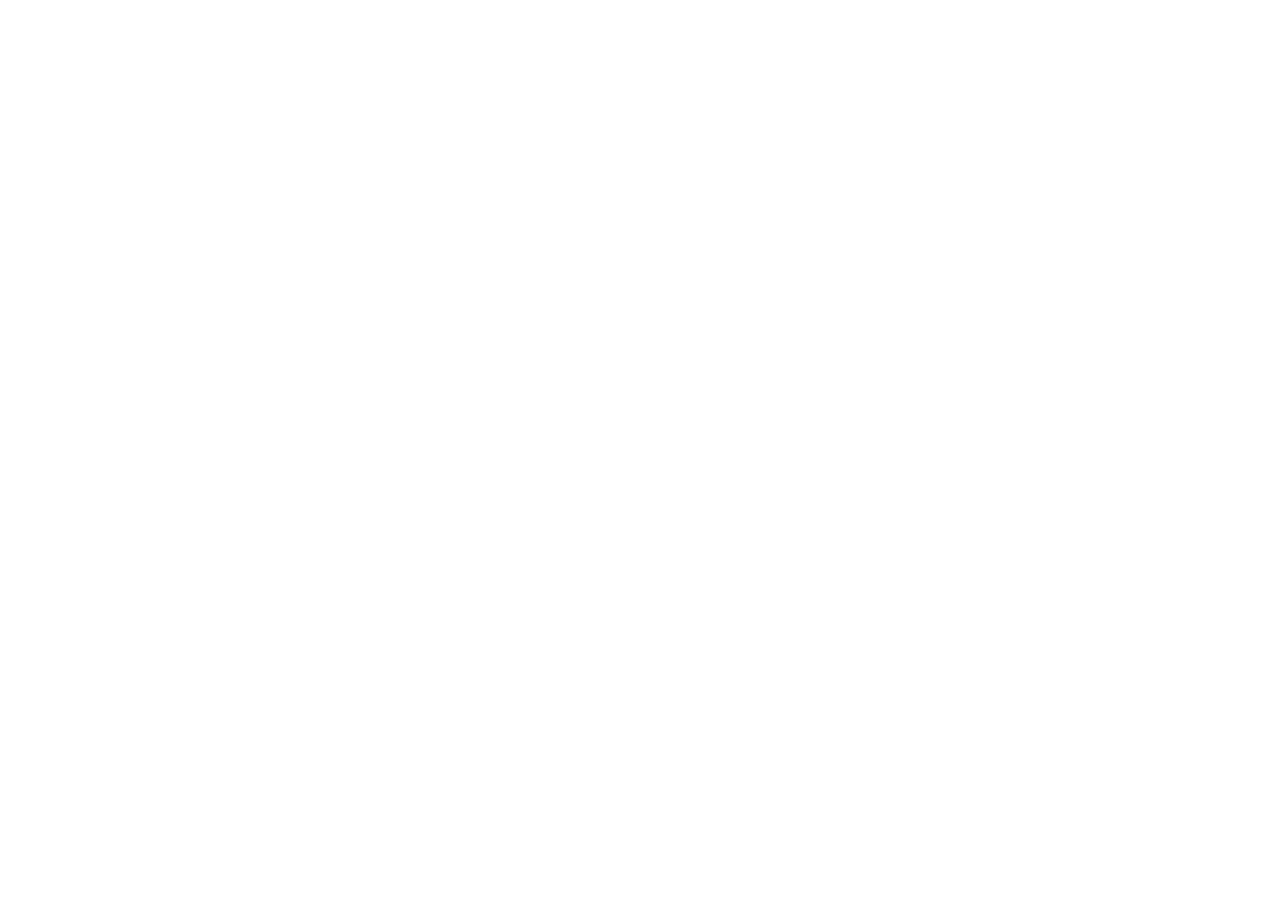
==== commit df698700: "添加 HTTP→HTTPS 强制跳转：vercel 301重定向 + HSTS头 + 客户端JS兜底" ====
--- a/index.html
+++ b/index.html
@@ -1,6 +1,12 @@
 <!DOCTYPE html>
 <html lang="zh-CN">
 <head>
+    <script>
+        // 强制 HTTPS 跳转 —— 兜底微信/QQ/抖音等不识别 HSTS 的内置浏览器
+        if (location.protocol === 'http:' && location.hostname !== 'localhost') {
+            location.replace('https://' + location.host + location.pathname + location.search + location.hash);
+        }
+    </script>
     <meta charset="UTF-8">
     <meta name="viewport" content="width=device-width, initial-scale=1.0, viewport-fit=cover, maximum-scale=1.0, user-scalable=no">
     <meta name="format-detection" content="telephone=no, email=no, address=no">
